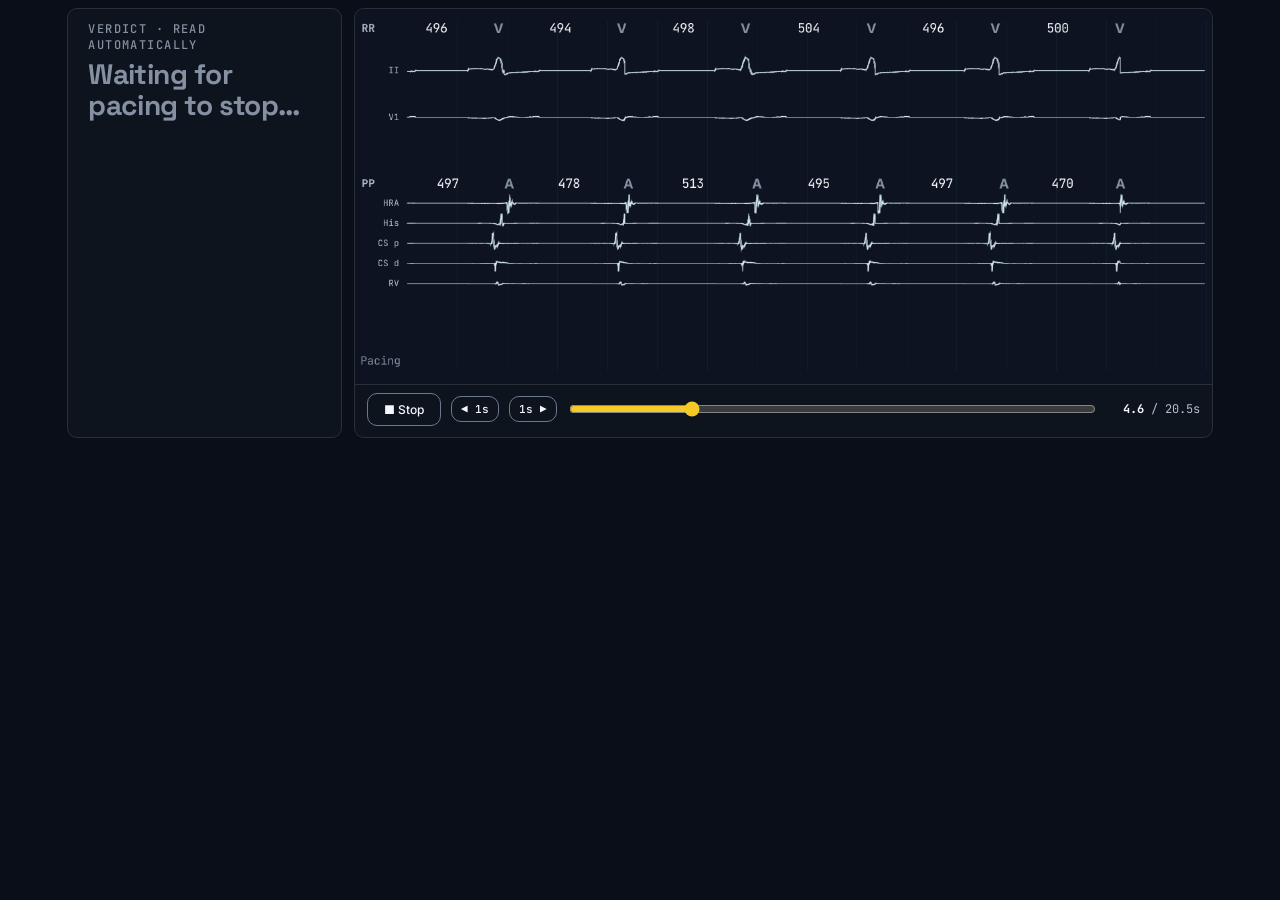
==== demo1/index.html @ b8cc4af1 "Promote /new to the site root; /new redirects to / Co-Authored-By: Claude Opus 5.5 <noreply@anthropi" ====
<!DOCTYPE html>
<html lang="en">
<head>
<meta charset="UTF-8">
<meta name="viewport" content="width=device-width, initial-scale=1.0">
<title>Demo 1: after VOP</title>
<style>
  :root{
    --bg:#080b0f; --panel:#0e141b; --panel-2:#121a23; --line:#1e2b36;
    --ink:#e7f0f4; --ink-2:#8fa6b3; --ink-3:#5b7180;
    --trace:#cfe3ea; --grid:#12202a; --hi:#ffcc33;
    --c0:#ff5a64; --c1:#ffa53a; --c2:#3ed68a; --c3:#6b8cff;
    --mono:"SF Mono",ui-monospace,Menlo,Consolas,monospace;
    --sans:"Hiragino Sans","Yu Gothic","Noto Sans JP",system-ui,sans-serif;
  }
  *{box-sizing:border-box}
  body{margin:0;background:var(--bg);color:var(--ink);font-family:var(--sans);font-size:14px}
  .app{max-width:1320px;margin:0 auto;padding:14px 16px 24px}
  .top{display:flex;flex-wrap:wrap;align-items:center;gap:10px 18px;border:1px solid var(--line);
    background:linear-gradient(180deg,var(--panel-2),var(--panel));padding:10px 14px;border-radius:8px}
  .rec{width:10px;height:10px;border-radius:50%;background:#ff4d5e;box-shadow:0 0 10px #ff4d5e;animation:b 1.4s infinite}
  @keyframes b{50%{opacity:.25}}
  .t1{font-weight:700}
  .flag{font:700 10px var(--mono);color:#0a0e12;background:#38e0c8;padding:2px 7px;border-radius:3px}
  .ctx{flex:1;min-width:240px;color:var(--ink-2)}
  .ctx b{color:var(--ink)}
  .tabs{display:flex;gap:6px}
  .tab{font:12px var(--sans);color:var(--ink);background:var(--panel-2);border:1px solid var(--line);
    padding:6px 12px;border-radius:6px;cursor:pointer}
  .tab[aria-pressed=true]{border-color:#38e0c8;color:#38e0c8}
  .scope{margin-top:12px;border:1px solid var(--line);border-radius:8px;background:#05080b;overflow:hidden}
  canvas{display:block;width:100%;height:auto}
  .bottom{display:flex;flex-wrap:wrap;gap:10px 22px;align-items:center;margin-top:10px;
    border:1px solid var(--line);background:var(--panel);border-radius:8px;padding:10px 14px}
  .legend{color:var(--ink-2)}
  .legend b{color:var(--ink)}
  .rel{margin-left:auto;font:700 17px var(--mono)}
  .rel .k{display:inline-block;border:2px solid var(--hi);background:rgba(255,204,51,.12);border-radius:6px;padding:0 6px;color:var(--hi)}
  .note{color:var(--ink-3);font-size:12px;margin-top:8px;line-height:1.6}
  .ctrl{display:flex;flex-wrap:wrap;align-items:center;gap:10px;padding:8px 12px 11px;border-top:1px solid var(--line);background:var(--panel)}
  .btn{font:12px var(--sans);color:var(--ink);background:var(--panel-2);border:1px solid var(--line);padding:6px 12px;border-radius:6px;cursor:pointer}
  .btn:hover{border-color:#38e0c8;color:#38e0c8}
  .btn:focus-visible{outline:2px solid #38e0c8;outline-offset:2px}
  .btn.sk{font-family:var(--mono);font-size:11px;padding:5px 9px}
  .ctrl input[type=range]{flex:1;min-width:140px;accent-color:#38e0c8;cursor:pointer}
  .ctrl .pos{font:12px var(--mono);color:var(--ink-2);font-variant-numeric:tabular-nums;min-width:92px;text-align:right}
  .ctrl .pos b{color:var(--ink)}
  .purpose{margin:0 0 12px;border:1px solid var(--line);background:var(--panel);border-radius:8px;padding:10px 14px;color:var(--ink-2);font-size:13px;line-height:1.7}
  .purpose h2{font-size:14px;color:var(--ink);margin:0 0 4px}
  .purpose summary{cursor:pointer}
  .gloss{margin:0 0 12px;border:1px solid var(--line);background:var(--panel);border-radius:8px;padding:10px 14px;color:var(--ink-2);font-size:13px;line-height:1.8}
  .gloss summary{cursor:pointer;color:var(--ink)}
  .gloss ol{margin:6px 0 4px;padding-left:1.4em}
  .gloss b{color:var(--ink)}
  .legend2{display:flex;align-items:center;gap:8px;font-size:12px;color:var(--ink-2)}
  .legend2 i{display:inline-block;width:10px;height:10px;border-radius:50%}
  .purpose b{color:var(--ink)}
  .purpose ol{margin:4px 0 0;padding-left:1.4em}
  #m4{position:relative} #m4.wait li{visibility:hidden}
  #m4.wait::before{content:"ペーシングをやめたところが来ると出ます";position:absolute;top:0;left:0;color:var(--ink-3);font-size:13px}
  .steps .step:not(:last-child),.top,.tabs,.note{display:none}
  #m4{position:relative} #m4.wait li{visibility:hidden}
  #m4.wait::before{content:"Fills in when pacing stops";position:absolute;top:0;left:0;color:var(--ink-3)}
  .steps{display:grid;grid-template-columns:1fr 1.2fr 1.3fr;gap:10px;margin-top:10px}
  @media(max-width:900px){.steps{grid-template-columns:1fr}}
  .step{border:1px solid var(--line);background:var(--panel);border-radius:8px;padding:10px 14px;min-height:150px}
  .step h3{margin:0 0 8px;font-size:13px;color:var(--ink-2);font-weight:700}
  .step h3 .n{display:inline-block;font:700 11px var(--mono);color:#0a0e12;background:#38e0c8;border-radius:4px;padding:1px 6px;margin-right:6px}
  .nums{font:15px var(--mono);line-height:1.9;color:var(--ink)}
  .nums .lab{color:var(--ink-2);font:12px var(--sans);margin-right:6px}
  .k{display:inline-block;border:2px solid var(--hi);background:rgba(255,204,51,.12);border-radius:6px;padding:0 5px;color:var(--hi);font-weight:700}
  .says{margin:0;padding-left:1.1em;font-size:15px;line-height:1.8}
  .says li{margin:2px 0}
  .says .dim{color:var(--ink-3);font-size:13px}
  #gc{width:100%;height:auto;display:block}
  /* KUχAI look for the short English demo pages (--simple), after kukhai.ai (tokens.css / site.css):
     navy paper with two fixed blooms, ivory ink, one cyan accent, Space Grotesk / Inter / JetBrains Mono.
     Appended after each page's own styles, so it only overrides. */
  :root{
    --bg:#090E18; --panel:rgba(16,22,31,.78); --panel-2:#151B26; --line:#2A303A;
    --ink:#F5F7FB; --ink-2:#b4bccb; --ink-3:#8590a3; --avg:#DDE3EC;
    --mono:"JetBrains Mono",ui-monospace,monospace; --sans:"Inter",ui-sans-serif,system-ui,sans-serif;
  }
  body{background-color:#090E18;color:var(--ink);font-family:var(--sans);font-weight:350;
    background-image:radial-gradient(60rem 40rem at 82% -10%,rgba(246,201,39,.20),transparent 70%),
      radial-gradient(48rem 36rem at -10% 62%,rgba(246,201,39,.13),transparent 72%);
    background-attachment:fixed;-webkit-font-smoothing:antialiased}
  .app{max-width:78rem;padding-inline:clamp(16px,4vw,72px)}
  .hero{padding:clamp(40px,7vw,88px) 0 clamp(28px,4vw,48px)}
  .hero h1{font-family:"Space Grotesk",ui-sans-serif,system-ui,sans-serif;font-weight:700;letter-spacing:-.03em;
    line-height:1.08;font-size:clamp(2.5rem,4.4vw + 1rem,4.4rem);margin:0 0 24px;max-width:20ch;color:var(--ink)}
  .hero h1 .accent{color:#F6C927}
  .hero .sub{font-size:1.25rem;line-height:1.55;color:var(--ink-2);max-width:62ch;margin:0}
  .hero .meta{font:500 12px var(--mono);letter-spacing:.12em;text-transform:uppercase;color:var(--ink-3);margin:24px 0 0;line-height:1.8}
  .scope,.step,.box{background:var(--panel);border:1px solid var(--line);border-radius:10px}
  .ctrl{background:transparent;border-top-color:var(--line)}
  .btn,.bar button,.bar select{font-family:var(--sans);font-weight:500;background:transparent;color:var(--ink);
    border:1px solid #6b7890;border-radius:10px;padding:8px 16px}
  .btn:hover,.bar button:hover{border-color:#F6C927;color:#F6C927}
  .ctrl input[type=range],.bar input[type=range]{accent-color:#F6C927}
  .step h3 .n{background:#F6C927;color:#090E18}
  /* #193: the result, big above the charts (demo 1 verdict, demo 2 PPI-TCL) */
  .verdict{margin:0 0 16px;padding:18px 24px;background:var(--panel);border:1px solid #F6C927;border-radius:10px}
  .verdict.wait{border-color:var(--line)}
  .verdict .lab{font:500 12px var(--mono);letter-spacing:.12em;text-transform:uppercase;color:var(--ink-3)}
  .verdict .big{font-family:"Space Grotesk",ui-sans-serif,system-ui,sans-serif;font-weight:700;letter-spacing:-.02em;
    line-height:1.1;font-size:clamp(2rem,2.6vw + 1rem,3.2rem);color:#F6C927;margin-top:6px}
  .verdict .big small{font-size:.5em;font-weight:500;color:var(--ink)}
  .verdict.wait .big,.verdict .wait .big{color:var(--ink-3)}
  /* demo 1: answer and "waiting" share one cell, the rest keeps its room while hidden: the height never changes */
  .verdict .big:has(.ans){display:grid}
  .verdict .big .ans,.verdict .big .pending,.verdict .big .think{grid-area:1/1}
  .verdict .pending{visibility:hidden}
  .verdict.wait .pending,.verdict .wait .pending{visibility:visible}
  .verdict.wait .ans,.verdict .wait .ans,.verdict.wait .why,.verdict.wait .nums,.verdict .wait .v{visibility:hidden}
  /* demo 1: a short "reading" state between pacing stopping and the answer (same cell, so no layout change) */
  .verdict .think{visibility:hidden}
  .verdict.think .pending{visibility:hidden}
  .verdict.think .think{visibility:visible;color:var(--ink-2)}
  .verdict.think{border-color:#F6C927}
  .verdict .think i{font-style:normal;animation:vdot 1.2s infinite}
  .verdict .think i:nth-child(2){animation-delay:.2s} .verdict .think i:nth-child(3){animation-delay:.4s}
  @keyframes vdot{0%,100%{opacity:.15}50%{opacity:1}}
  /* demo 2: the same reading state per pacing train */
  .verdict .reading .pending{visibility:hidden}
  .verdict .reading .think{visibility:visible;color:var(--ink-2)}
  .verdict .why{font-size:1.05rem;line-height:1.6;color:var(--ink);margin-top:10px;max-width:80ch}
  .verdict .nums{font:500 17px var(--mono);color:var(--ink-2);margin-top:8px}
  .verdict .row{display:flex;flex-wrap:wrap;gap:16px 56px}
  /* demo 2: jump to an event */
  .jumps{display:flex;flex-wrap:wrap;align-items:center;gap:8px;margin:12px 0 4px;font:500 12px var(--mono);letter-spacing:.12em;text-transform:uppercase;color:var(--ink-3)}
  .jumps button{font:500 14px var(--sans);letter-spacing:0;text-transform:none;background:transparent;color:var(--ink);
    border:1px solid #6b7890;border-radius:10px;padding:6px 14px;cursor:pointer}
  .jumps button:hover{border-color:#F6C927;color:#F6C927}
</style>
<link href="https://fonts.googleapis.com/css2?family=Space+Grotesk:wght@500;700&family=Inter:wght@350;400;500;600&family=JetBrains+Mono:wght@400;500&display=swap" rel="stylesheet">
</head>
<body>
<div class="app">
  <div class="top">
    <span class="rec"></span><span class="t1">エントレインメント計測</span><span class="flag">実際の手術の波形</span>
    <span class="ctx" id="ctx"></span>
    <span class="legend2">印: A 心房・V 心室・S ペーシング　<b style="color:var(--ink)">同じ色 ＝ 同じ拍</b>（同じ色の V と A は 1 つの拍）<i style="background:var(--c0)"></i><i style="background:var(--c1)"></i><i style="background:var(--c2)"></i><i style="background:var(--c3)"></i></span>
    <div class="tabs" id="tabs"></div>
  </div>
  <div class="verdict wait" id="verdict"><div class="lab">Verdict</div><div class="big">Waiting for pacing to stop…</div></div>
  <div class="scope"><canvas id="cv" width="1280" height="560"></canvas>
    <div class="ctrl">
      <button class="btn" id="play" aria-label="Play">▶ Play</button>
      <button class="btn sk" id="skBack" title="Back 1 s">◀ 1s</button>
      <button class="btn sk" id="skFwd" title="Forward 1 s">1s ▶</button>
      <input type="range" id="seek" min="0" max="10" step="0.01" value="0" aria-label="Playback position">
      <span class="pos"><b id="seekPos">0.0</b> / <span id="seekDur">0</span>s</span>
    </div>
  </div>
  <div class="steps">
    <div class="step"><h3><span class="n">1</span>測った数字（ms）</h3><div class="nums" id="m1">…</div></div>
    <div class="step"><h3><span class="n">2</span>心房の間隔が破線（ペーシング間隔）から外れるかを見るグラフ</h3><canvas id="gc" width="440" height="170"></canvas></div>
    <div class="step"><h3><span class="n">3</span>数字から言えること</h3><ul class="says" id="m3"><li class="dim">ペーシングをやめたところが来ると出ます</li></ul></div>
    <div class="step" style="grid-column:1/-1;min-height:0"><h3><span class="n">→</span>After pacing stops</h3><ul class="says" id="m4"><li class="dim">Fills in when pacing stops</li></ul></div>
  </div>
</div>
<script>
const FIG={};
FIG.R={"msPerCol":2.0,"rows":[{"n":"II","lo":[0.0,0.0,0.0,0.0,0.0,0.0,0.0,0.0,0.0,0.0,0.0,0.0,0.0,0.0,0.0,0.0,0.0,0.0,0.0,0.0,0.0,0.0,0.0,0.0,0.0,0.0,0.0,0.0,0.0,0.0,0.0,0.0,0.0,0.0,0.0,0.0,0.0,0.0,0.0,0.0,0.0,0.0,0.0,0.0,0.0,0.0,0.0,0.0,0.0,0.0,0.0,0.0,0.0,0.0,0.0,0.0,0.0,0.0,0.0,0.0,0.0,0.0,0.0,0.0,0.0,0.0,0.0,0.0,0.0,0.0,0.0,0.0,0.0,0.0,0.0,0.0,0.7,0.8,0.9,0.9,1.0,0.9,0.9,1.0,1.0,1.0,1.0,1.1,1.0,1.1,1.2,1.2,1.2,1.0,1.0,1.0,1.0,1.1,1.0,1.1,1.1,1.0,1.1,1.0,1.0,1.0,0.9,0.8,0.9,0.8,0.8,0.7,0.8,0.8,0.9,0.9,0.9,0.9,0.6,0.7,0.6,0.6,0.5,0.4,0.5,0.6,0.6,1.0,1.4,2.1,2.9,4.0,5.7,6.0,6.8,7.1,7.2,7.2,7.2,6.9,6.6,5.8,-2.0,-2.0,-1.9,-1.9,-1.6,-1.4,-1.4,-1.4,-1.4,-1.3,-1.4,-1.1,-1.1,-1.2,-1.1,-1.2,-1.0,-1.1,-1.1,-1.1,-1.1,-1.1,-1.1,-1.1,-1.0,-1.1,-0.9,-0.9,-0.9,-0.9,-1.0,-0.9,-1.0,-0.9,-0.8,-1.0,-0.9,-1.0,-0.9,-0.8,-0.9,-0.8,-0.9,-0.8,-0.7,-0.7,-0.6,-0.7,-0.6,-0.6,-0.6,-0.6,-0.6,-0.6,-0.6,-0.6,-0.6,-0.6,-0.6,-0.5,-0.5,-0.5,-0.6,-0.5,-0.5,-0.4,-0.4,0.0,0.0,0.0,0.0,0.0,0.0,0.0,0.0,0.0,0.0,0.0,0.0,0.0,0.0,0.0,0.0,0.0,0.0,0.0,0.0,0.0,0.0,0.0,0.0,0.0,0.0,0.0,0.0,0.0,0.0,0.0,0.0,0.0,0.0,0.0,0.0,0.0,0.0,0.0,0.0,0.0,0.0,0.0,0.0,0.0,0.0,0.0,0.0,0.0,0.0,0.0,0.0,0.0,0.0,0.0,0.0,0.0,0.0,0.0,0.0,0.0,0.0,0.0,0.0,0.0,0.0,0.0,0.0,0.0,0.0,0.0,0.0,0.0,0.0,0.0,0.0,0.0,0.0,0.0,0.0,0.0,0.0,0.0,0.0,0.0,0.0,0.0,0.0,0.0,0.0,0.0,0.0,0.0,0.0,0.0,0.0,0.0,0.0,0.0,0.0,0.0,0.0,0.0,0.0,0.0,0.0,0.0,0.0,0.0,0.0,0.0,0.0,0.0,0.0,0.0,0.0,0.0,0.7,0.8,0.9,0.9,1.0,0.9,0.9,1.0,1.0,1.0,1.0,1.1,1.0,1.1,1.2,1.2,1.2,1.0,1.0,1.0,1.0,1.1,1.0,1.1,1.1,1.0,1.1,1.0,1.0,1.0,0.9,0.8,0.9,0.8,0.8,0.7,0.8,0.8,0.9,0.9,0.9,0.9,0.6,0.7,0.6,0.6,0.5,0.4,0.5,0.6,0.6,1.0,1.4,2.1,2.9,4.0,5.7,6.0,6.8,7.1,7.2,7.2,7.2,6.9,6.6,5.8,4.6,2.2,1.0,-1.9,-2.3,-2.3,-2.0,-2.0,-1.9,-1.9,-1.6,-1.4,-1.4,-1.4,-1.4,-1.3,-1.4,-1.1,-1.1,-1.2,-1.1,-1.2,-1.0,-1.1,-1.1,-1.1,-1.1,-1.1,-1.1,-1.1,-1.0,-1.1,-0.9,-0.9,-0.9,-0.9,-1.0,-0.9,-1.0,-0.9,-0.8,-1.0,-0.9,-1.0,-0.9,-0.8,-0.9,-0.8,-0.9,-0.8,-0.7,-0.7,-0.6,-0.7,-0.6,-0.6,-0.6,-0.6,-0.6,-0.6,-0.6,-0.6,-0.6,-0.6,-0.6,-0.5,-0.5,-0.5,-0.6,-0.5,-0.5,-0.4,-0.4,0.0,0.0,0.0,0.0,0.0,0.0,0.0,0.0,0.0,0.0,0.0,0.0,0.0,0.0,0.0,0.0,0.0,0.0,0.0,0.0,0.0,0.0,0.0,0.0,0.0,0.0,0.0,0.0,0.0,0.0,0.0,0.0,0.0,0.0,0.0,0.0,0.0,0.0,0.0,0.0,0.0,0.0,0.0,0.0,0.0,0.0,0.0,0.0,0.0,0.0,0.0,0.0,0.0,0.0,0.0,0.0,0.0,0.0,0.0,0.0,0.0,0.0,0.0,0.0,0.0,0.0,0.0,0.0,0.0,0.0,0.0,0.0,0.0,0.0,0.0,0.0,0.0,0.0,0.0,0.0,0.0,0.0,0.0,0.0,0.0,0.0,0.0,0.0,0.0,0.0,0.0,0.0,0.0,0.0,0.0,0.0,0.0,0.0,0.0,0.0,0.0,0.0,0.0,0.0,0.0,0.0,0.0,0.0,0.0,0.7,0.8,0.9,0.9,1.0,0.9,0.9,1.0,1.0,1.0,1.0,1.1,1.0,1.1,1.2,1.2,1.2,1.0,1.0,1.0,1.0,1.1,1.0,1.1,1.1,1.0,1.1,1.0,1.0,1.0,0.9,0.8,0.9,0.8,0.8,0.7,0.8,0.8,0.9,0.9,0.9,0.9,0.6,0.7,0.6,0.6,0.5,0.4,0.5,0.6,0.6,1.0,1.4,2.1,2.9,4.0,5.7,6.0,6.8,7.1,7.2,7.2,7.2,6.9,6.6,5.8,4.6,2.2,1.0,-0.2,-1.1,-1.1,-1.9,-2.3,-2.3,-2.0,-2.0,-1.9,-1.9,-1.6,-1.4,-1.4,-1.4,-1.4,-1.3,-1.4,-1.1,-1.1,-1.2,-1.1,-1.2,-1.0,-1.1,-1.1,-1.1,-1.1,-1.1,-1.1,-1.1,-1.0,-1.1,-0.9,-0.9,-0.9,-0.9,-1.0,-0.9,-1.0,-0.9,-0.8,-1.0,-0.9,-1.0,-0.9,-0.8,-0.9,-0.8,-0.9,-0.8,-0.7,-0.7,-0.6,-0.7,-0.6,-0.6,-0.6,-0.6,-0.6,-0.6,-0.6,-0.6,-0.6,-0.6,-0.6,-0.5,-0.5,-0.5,-0.6,-0.5,-0.5,-0.4,-0.4,0.0,0.0,0.0,0.0,0.0,0.0,0.0,0.0,0.0,0.0,0.0,0.0,0.0,0.0,0.0,0.0,0.0,0.0,0.0,0.0,0.0,0.0,0.0,0.0,0.0,0.0,0.0,0.0,0.0,0.0,0.0,0.0,0.0,0.0,0.0,0.0,0.0,0.0,0.0,0.0,0.0,0.0,0.0,0.0,0.0,0.0,0.0,0.0,0.0,0.0,0.0,0.0,0.0,0.0,0.0,0.0,0.0,0.0,0.0,0.0,0.0,0.0,0.0,0.0,0.0,0.0,0.0,0.0,0.0,0.0,0.0,0.0,0.0,0.0,0.0,0.0,0.0,0.0,0.0,0.0,0.0,0.0,0.0,0.0,0.0,0.0,0.0,0.0,0.0,0.0,0.0,0.0,0.0,0.0,0.0,0.0,0.0,0.0,0.0,0.0,0.0,0.0,0.0,0.0,0.0,0.0,0.7,0.8,0.9,0.9,1.0,0.9,0.9,1.0,1.0,1.0,1.0,1.1,1.0,1.1,1.2,1.2,1.2,1.0,1.0,1.0,1.0,1.1,1.0,1.1,1.1,1.0,1.1,1.0,1.0,1.0,0.9,0.8,0.9,0.8,0.8,0.7,0.8,0.8,0.9,0.9,0.9,0.9,0.6,0.7,0.6,0.6,0.5,0.4,0.5,0.6,0.6,1.0,1.4,2.1,2.9,4.0,5.7,6.0,6.8,7.1,7.2,7.2,7.2,6.9,6.6,5.8,4.6,2.2,1.0,-0.2,-1.1,-1.1,-1.9,-2.3,-2.3,-2.0,-2.0,-1.9,-1.9,-1.6,-1.4,-1.4,-1.4,-1.4,-1.3,-1.4,-1.1,-1.1,-1.2,-1.1,-1.2,-1.0,-1.1,-1.1,-1.1,-1.1,-1.1,-1.1,-1.1,-1.0,-1.1,-0.9,-0.9,-0.9,-0.9,-1.0,-0.9,-1.0,-0.9,-0.8,-1.0,-0.9,-1.0,-0.9,-0.8,-0.9,-0.8,-0.9,-0.8,-0.7,-0.7,-0.6,-0.7,-0.6,-0.6,-0.6,-0.6,-0.6,-0.6,-0.6,-0.6,-0.6,-0.6,-0.6,-0.5,-0.5,-0.5,-0.6,-0.5,-0.5,-0.4,-0.4,0.0,0.0,0.0,0.0,0.0,0.0,0.0,0.0,0.0,0.0,0.0,0.0,0.0,0.0,0.0,0.0,0.0,0.0,0.0,0.0,0.0,0.0,0.0,0.0,0.0,0.0,0.0,0.0,0.0,0.0,0.0,0.0,0.0,0.0,0.0,0.0,0.0,0.0,0.0,0.0,0.0,0.0,0.0,0.0,0.0,0.0,0.0,0.0,0.0,0.0,0.0,0.0,0.0,0.0,0.0,0.0,0.0,0.0,0.0,0.0,0.0,0.0,0.0,0.0,0.0,0.0,0.0,0.0,0.0,0.0,0.0,0.0,0.0,0.0,0.0,0.0,0.0,0.0,0.0,0.0,0.0,0.0,0.0,0.0,0.0,0.0,0.0,0.0,0.0,0.0,0.0,0.0,0.0,0.0,0.0,0.0,0.0,0.0,0.0,0.0,0.0,0.0,0.0,0.0,0.0,0.7,0.8,0.9,0.9,1.0,0.9,0.9,1.0,1.0,1.0,1.0,1.1,1.0,1.1,1.2,1.2,1.2,1.0,1.0,1.0,1.0,1.1,1.0,1.1,1.1,1.0,1.1,1.0,1.0,1.0,0.9,0.8,0.9,0.8,0.8,0.7,0.8,0.8,0.9,0.9,0.9,0.9,0.6,0.7,0.6,0.6,0.5,0.4,0.5,0.6,0.6,1.0,1.4,2.1,2.9,4.0,5.7,6.0,6.8,7.1,7.2,7.2,7.2,6.9,6.6,5.8,4.6,-2.0,-2.0,-1.9,-1.9,-1.6,-1.4,-1.4,-1.4,-1.4,-1.3,-1.4,-1.1,-1.1,-1.2,-1.1,-1.2,-1.0,-1.1,-1.1,-1.1,-1.1,-1.1,-1.1,-1.1,-1.0,-1.1,-0.9,-0.9,-0.9,-0.9,-1.0,-0.9,-1.0,-0.9,-0.8,-1.0,-0.9,-1.0,-0.9,-0.8,-0.9,-0.8,-0.9,-0.8,-0.7,-0.7,-0.6,-0.7,-0.6,-0.6,-0.6,-0.6,-0.6,-0.6,-0.6,-0.6,-0.6,-0.6,-0.6,-0.5,-0.5,-0.5,-0.6,-0.5,-0.5,-0.4,-0.4,0.0,0.0,0.0,0.0,0.0,0.0,0.0,0.0,0.0,0.0,0.0,0.0,0.0,0.0,0.0,0.0,0.0,0.0,0.0,0.0,0.0,0.0,0.0,0.0,0.0,0.0,0.0,0.0,0.0,0.0,0.0,0.0,0.0,0.0,0.0,0.0,0.0,0.0,0.0,0.0,0.0,0.0,0.0,0.0,0.0,0.0,0.0,0.0,0.0,0.0,0.0,0.0,0.0,0.0,0.0,0.0,0.0,0.0,0.0,0.0,0.0,0.0,0.0,0.0,0.0,0.0,0.0,0.0,0.0,0.0,0.0,0.0,0.0,0.0,0.0,0.0,0.0,0.0,0.0,0.0,0.0,0.0,0.0,0.0,0.0,0.0,0.0,0.0,0.0,0.0,0.0,0.0,0.0,0.0,0.0,0.0,0.0,0.0,0.0,0.0,0.0,0.0,0.0,0.0,0.0,0.0,0.0,0.0,0.0,0.0,0.0,0.0,0.0,0.0,0.0,0.7,0.8,0.9,0.9,1.0,0.9,0.9,1.0,1.0,1.0,1.0,1.1,1.0,1.1,1.2,1.2,1.2,1.0,1.0,1.0,1.0,1.1,1.0,1.1,1.1,1.0,1.1,1.0,1.0,1.0,0.9,0.8,0.9,0.8,0.8,0.7,0.8,0.8,0.9,0.9,0.9,0.9,0.6,0.7,0.6,0.6,0.5,0.4,0.5,0.6,0.6,1.0,1.4,2.1,2.9,4.0,5.7,6.0,6.8,7.1,7.2,7.2,7.2,6.9,6.6,5.8,4.6,2.2,1.0,-0.2,-1.1,-1.1,-1.9,-2.3,-2.3,-2.0,-2.0,-1.9,-1.9,-1.6,-1.4,-1.4,-1.4,-1.4,-1.3,-1.4,-1.1,-1.1,-1.2,-1.1,-1.2,-1.0,-1.1,-1.1,-1.1,-1.1,-1.1,-1.1,-1.1,-1.0,-1.1,-0.9,-0.9,-0.9,-0.9,-1.0,-0.9,-1.0,-0.9,-0.8,-1.0,-0.9,-1.0,-0.9,-0.8,-0.9,-0.8,-0.9,-0.8,-0.7,-0.7,-0.6,-0.7,-0.6,-0.6,-0.6,-0.6,-0.6,-0.6,-0.6,-0.6,-0.6,-0.6,-0.6,-0.5,-0.5,-0.5,-0.6,-0.5,-0.5,-0.4,-0.4,0.0,0.0,0.0,0.0,0.0,0.0,0.0,0.0,0.0,0.0,0.0,0.0,0.0,0.0,0.0,0.0,0.0,0.0,0.0,0.0,0.0,0.0,0.0,0.0,0.0,0.0,0.0,0.0,0.0,0.0,0.0,0.0,0.0,0.0,0.0,0.0,0.0,0.0,0.0,0.0,0.0,0.0,0.0,0.0,0.0,0.0,0.0,0.0,0.0,0.0,0.0,0.0,0.0,0.0,0.0,0.0,0.0,0.0,0.0,0.0,0.0,0.0,0.0,0.0,0.0,0.0,0.0,0.0,0.0,0.0,0.0,0.0,0.0,0.0,0.0,0.0,0.0,0.0,0.0,0.0,0.0,0.0,0.0,0.0,0.0,0.0,0.0,0.0,0.0,0.0,0.0,0.0,0.0,0.0,0.0,0.0,0.0,0.0,0.0,0.0,0.0,0.0,0.0,0.0,0.0,0.0,0.0,0.0,0.0,0.0,0.7,0.8,0.9,0.9,1.0,0.9,0.9,1.0,1.0,1.0,1.0,1.1,1.0,1.1,1.2,1.2,1.2,1.0,1.0,1.0,1.0,1.1,1.0,1.1,1.1,1.0,1.1,1.0,1.0,1.0,0.9,0.8,0.9,0.8,0.8,0.7,0.8,0.8,0.9,0.9,0.9,0.9,0.6,0.7,0.6,0.6,0.5,0.4,0.5,0.6,0.6,1.0,1.4,2.1,2.9,4.0,5.7,6.0,6.8,7.1,7.2,7.2,7.2,6.9,6.6,5.8,4.6,2.2,-2.3,-2.3,-2.0,-2.0,-1.9,-1.9,-1.6,-1.4,-1.4,-1.4,-1.4,-1.3,-1.4,-1.1,-1.1,-1.2,-1.1,-1.2,-1.0,-1.1,-1.1,-1.1,-1.1,-1.1,-1.1,-1.1,-1.0,-1.1,-0.9,-0.9,-0.9,-0.9,-1.0,-0.9,-1.0,-0.9,-0.8,-1.0,-0.9,-1.0,-0.9,-0.8,-0.9,-0.8,-0.9,-0.8,-0.7,-0.7,-0.6,-0.7,-0.6,-0.6,-0.6,-0.6,-0.6,-0.6,-0.6,-0.6,-0.6,-0.6,-0.6,-0.5,-0.5,-0.5,-0.6,-0.5,-0.5,-0.4,-0.4,0.0,0.0,0.0,0.0,0.0,0.0,0.0,0.0,0.0,0.0,0.0,0.0,0.0,0.0,0.0,0.0,0.0,0.0,0.0,0.0,0.0,0.0,0.0,0.0,0.0,0.0,0.0,0.0,0.0,0.0,0.0,0.0,0.0,0.0,0.0,0.0,0.0,0.0,0.0,0.0,0.0,0.0,0.0,0.0,0.0,0.0,0.0,0.0,0.0,0.0,0.0,0.0,0.0,0.0,0.0,0.0,0.0,0.0,0.0,0.0,0.0,0.0,0.0,0.0,0.0,0.0,0.0,0.0,0.0,0.0,0.0,0.0,0.0,0.0,0.0,0.0,0.0,0.0,0.0,0.0,0.0,0.0,0.0,0.0,0.0,0.0,0.0,0.0,0.0,0.0,0.0,0.0,0.0,0.0,0.0,0.0,0.0,0.0,0.0,0.0,0.0,0.0,0.0,0.0,0.0,0.0,0.0,0.0,0.0,0.0,0.0,0.7,0.8,0.9,0.9,1.0,0.9,0.9,1.0,1.0,1.0,1.0,1.1,1.0,1.1,1.2,1.2,1.2,1.0,1.0,1.0,1.0,1.1,1.0,1.1,1.1,1.0,1.1,1.0,1.0,1.0,0.9,0.8,0.9,0.8,0.8,0.7,0.8,0.8,0.9,0.9,0.9,0.9,0.6,0.7,0.6,0.6,0.5,0.4,0.5,0.6,0.6,1.0,1.4,2.1,2.9,4.0,5.7,6.0,6.8,7.1,7.2,7.2,7.2,6.9,6.6,5.8,4.6,2.2,1.0,-2.3,-2.3,-2.0,-2.0,-1.9,-1.9,-1.6,-1.4,-1.4,-1.4,-1.4,-1.3,-1.4,-1.1,-1.1,-1.2,-1.1,-1.2,-1.0,-1.1,-1.1,-1.1,-1.1,-1.1,-1.1,-1.1,-1.0,-1.1,-0.9,-0.9,-0.9,-0.9,-1.0,-0.9,-1.0,-0.9,-0.8,-1.0,-0.9,-1.0,-0.9,-0.8,-0.9,-0.8,-0.9,-0.8,-0.7,-0.7,-0.6,-0.7,-0.6,-0.6,-0.6,-0.6,-0.6,-0.6,-0.6,-0.6,-0.6,-0.6,-0.6,-0.5,-0.5,-0.5,-0.6,-0.5,-0.5,-0.4,-0.4,0.0,0.0,0.0,0.0,0.0,0.0,0.0,0.0,0.0,0.0,0.0,0.0,0.0,0.0,0.0,0.0,0.0,0.0,0.0,0.0,0.0,0.0,0.0,0.0,0.0,0.0,0.0,0.0,0.0,0.0,0.0,0.0,0.0,0.0,0.0,0.0,0.0,0.0,0.0,0.0,0.0,0.0,0.0,0.0,0.0,0.0,0.0,0.0,0.0,0.0,0.0,0.0,0.0,0.0,0.0,0.0,0.0,0.0,0.0,0.0,0.0,0.0,0.0,0.0,0.0,0.0,0.0,0.0,0.0,0.0,0.0,0.0,0.0,0.0,0.0,0.0,0.0,0.0,0.0,0.0,0.0,0.0,0.0,0.0,0.0,0.0,0.0,0.0,0.0,0.0,0.0,0.0,0.0,0.0,0.0,0.0,0.0,0.0,0.0,0.0,0.0,0.0,0.0,0.0,0.0,0.0,0.0,0.0,0.0,0.0,0.0,0.0,0.7,0.8,0.9,0.9,1.0,0.9,0.9,1.0,1.0,1.0,1.0,1.1,1.0,1.1,1.2,1.2,1.2,1.0,1.0,1.0,1.0,1.1,1.0,1.1,1.1,1.0,1.1,1.0,1.0,1.0,0.9,0.8,0.9,0.8,0.8,0.7,0.8,0.8,0.9,0.9,0.9,0.9,0.6,0.7,0.6,0.6,0.5,0.4,0.5,0.6,0.6,1.0,1.4,2.1,2.9,4.0,5.7,6.0,6.8,7.1,7.2,-1.4,-1.4,-1.4,-1.3,-1.4,-1.1,-1.1,-1.2,-1.1,-1.2,-1.0,-1.1,-1.1,-1.1,-1.1,-1.1,-1.1,-1.1,-1.0,-1.1,-0.9,-0.9,-0.9,-0.9,-1.0,-0.9,-1.0,-0.9,-0.8,-1.0,-0.9,-1.0,-0.9,-0.8,-0.9,-0.8,-0.9,-0.8,-0.7,-0.7,-0.6,-0.7,-0.6,-0.6,-0.6,-0.6,-0.6,-0.6,-0.6,-0.6,-0.6,-0.6,-0.6,-0.5,-0.5,-0.5,-0.6,-0.5,-0.5,-0.4,-0.4,0.0,0.0,0.0,0.0,0.0,0.0,0.0,0.0,0.0,0.0,0.0,0.0,0.0,0.0,0.0,0.0,0.0,0.0,0.0,0.0,0.0,0.0,0.0,0.0,0.0,0.0,0.0,0.0,0.0,0.0,0.0,0.0,0.0,0.0,0.0,0.0,0.0,0.0,0.0,0.0,0.0,0.0,0.0,0.0,0.0,0.0,0.0,0.0,0.0,0.0,0.0,0.0,0.0,0.0,0.0,0.0,0.0,0.0,0.0,0.0,0.0,0.0,0.0,0.0,0.0,0.0,0.0,0.0,0.0,0.0,0.0,0.0,0.0,0.0,0.0,0.0,0.0,0.0,0.0,0.0,0.0,0.0,0.0,0.0,0.0,0.0,0.0,0.0,0.0,0.0,0.0,0.0,0.0,0.0,0.0,0.0,0.0,0.0,0.0,0.0,0.0,0.0,0.0,0.0,0.0,0.0,0.0,0.0,0.0,0.0,0.0,0.0,0.0,0.0,0.0,0.0,0.0,0.0,0.0,0.0,0.0,0.0,0.0,0.0,0.0,0.0,0.0,0.0,0.0,0.0,0.7,0.8,0.9,0.9,1.0,0.9,0.9,1.0,1.0,1.0,1.0,1.1,1.0,1.1,1.2,1.2,1.2,1.0,1.0,1.0,1.0,1.1,1.0,1.1,1.1,1.0,1.1,1.0,1.0,1.0,0.9,0.8,0.9,0.8,0.8,0.7,0.8,0.8,0.9,0.9,0.9,0.9,0.6,0.7,0.6,0.6,0.5,0.4,0.5,0.6,0.6,1.0,1.4,2.1,2.9,4.0,5.7,6.0,6.8,7.1,7.2,7.2,7.2,6.9,6.6,5.8,4.6,2.2,-2.3,-2.0,-2.0,-1.9,-1.9,-1.6,-1.4,-1.4,-1.4,-1.4,-1.3,-1.4,-1.1,-1.1,-1.2,-1.1,-1.2,-1.0,-1.1,-1.1,-1.1,-1.1,-1.1,-1.1,-1.1,-1.0,-1.1,-0.9,-0.9,-0.9,-0.9,-1.0,-0.9,-1.0,-0.9,-0.8,-1.0,-0.9,-1.0,-0.9,-0.8,-0.9,-0.8,-0.9,-0.8,-0.7,-0.7,-0.6,-0.7,-0.6,-0.6,-0.6,-0.6,-0.6,-0.6,-0.6,-0.6,-0.6,-0.6,-0.6,-0.5,-0.5,-0.5,-0.6,-0.5,-0.5,-0.4,-0.4,0.0,0.0,0.0,0.0,0.0,0.0,0.0,0.0,0.0,0.0,0.0,0.0,0.0,0.0,0.0,0.0,0.0,0.0,0.0,0.0,0.0,0.0,0.0,0.0,0.0,0.0,0.0,0.0,0.0,0.0,0.0,0.0,0.0,0.0,0.0,0.0,0.0,0.0,1.5,1.4,1.3,1.2,1.2,1.1,1.1,1.1,1.0,1.0,0.9,0.9,0.9,0.9,0.8,0.8,0.7,0.7,0.7,0.7,0.7,0.6,0.6,0.6,0.6,0.5,0.6,0.5,0.3,0.5,0.4,0.5,0.5,0.3,0.3,0.3,0.5,0.5,0.4,0.5,0.4,0.5,0.4,0.4,0.6,0.5,0.6,0.6,0.6,0.7,0.7,0.6,0.6,0.7,0.6,0.6,0.8,0.9,-2.4,-8.0,-6.0,-3.3,-1.1,-2.2,-0.8,0.8,1.4,1.9,1.7,1.3,1.3,1.4,1.2,1.2,1.3,1.4,1.3,1.4,1.4,1.4,1.5,1.5,1.7,1.7,2.0,2.2,2.2,2.2,2.5,2.7,2.9,3.2,3.6,3.4,4.0,3.9,4.0,3.8,3.4,3.1,2.4,0.3,-1.1,-4.1,-4.9,-6.1,-6.5,0.6,0.6,0.6,0.6,0.5,0.5,0.5,0.4,0.5,0.5,0.3,0.3,0.3,0.2,0.2,0.2,0.2,0.2,0.6,0.6,0.6,0.7,0.9,1.2,1.4,1.2,1.2,1.0,1.6,2.1,2.6,3.5,2.9,2.0,0.9,-0.2,-1.1,-1.9,-2.3,-2.3,-2.0,-2.0,-1.9,-1.9,-1.6,-1.4,-1.4,-1.4,-1.4,-1.3,-1.4,-1.1,-1.1,-1.2,-1.1,-1.2,-1.0,-1.1,-1.1,-1.1,-1.1,-1.1,-1.1,-1.1,-1.0,-1.1,-0.9,-0.9,-0.9,-0.9,-1.0,-0.9,-1.0,-0.9,-0.8,-1.0,-0.9,-1.0,-0.9,-0.8,-0.9,-0.8,-0.9,-0.8,-0.7,-0.7,-0.6,-0.7,-0.6,-0.6,-0.6,-0.6,-0.6,-0.6,-0.6,-0.6,-0.6,-0.6,-0.6,-0.5,-0.5,-0.5,-0.6,-0.5,-0.5,-0.4,-0.4,0.0,0.0,0.0,0.0,0.0,0.0,0.0,0.0,0.0,0.0,0.0,0.0,0.0,0.0,0.0,0.0,0.0,0.0,0.0,0.0,0.0,0.0,0.0,0.0,0.0,0.0,0.0,0.0,0.0,1.5,1.4,1.3,1.2,1.2,1.1,1.1,1.1,1.0,1.0,0.9,0.9,0.9,0.9,0.8,0.8,0.7,0.7,0.7,0.7,0.7,0.6,0.6,0.6,0.6,0.5,0.6,0.5,0.3,0.5,0.4,0.5,0.5,0.3,0.3,0.3,0.5,0.5,0.4,0.5,0.4,0.5,0.4,0.4,0.6,0.5,0.6,0.6,0.6,0.7,0.7,0.6,0.6,0.7,0.6,0.6,0.8,0.9,-2.4,-8.0,-6.0,-3.3,-1.1,-2.2,-0.8,0.8,1.4,1.9,1.7,1.3,1.3,1.4,1.2,1.2,1.3,1.4,1.3,1.4,1.4,1.4,1.5,1.5,1.7,1.7,2.0,2.2,2.2,2.2,2.5,2.7,2.9,3.2,3.6,3.4,4.0,3.9,4.0,3.8,3.4,3.1,2.4,0.3,-1.1,-4.1,-4.9,-6.1,-6.5,-6.4,0.6,0.6,0.6,0.6,0.6,0.5,0.5,0.5,0.4,0.5,0.5,0.3,0.3,0.3,0.2,0.2,0.2,0.2,0.2,0.6,0.6,0.6,0.7,0.9,1.2,1.4,1.2,1.2,1.0,1.6,2.1,2.6,3.5,2.9,2.0,0.9,-0.2,-1.1,-1.9,-2.3,-2.3,-2.0,-2.0,-1.9,-1.9,-1.6,-1.4,-1.4,-1.4,-1.4,-1.3,-1.4,-1.1,-1.1,-1.2,-1.1,-1.2,-1.0,-1.1,-1.1,-1.1,-1.1,-1.1,-1.1,-1.1,-1.0,-1.1,-0.9,-0.9,-0.9,-0.9,-1.0,-0.9,-1.0,-0.9,-0.8,-1.0,-0.9,-1.0,-0.9,-0.8,-0.9,-0.8,-0.9,-0.8,-0.7,-0.7,-0.6,-0.7,-0.6,-0.6,-0.6,-0.6,-0.6,-0.6,-0.6,-0.6,-0.6,-0.6,-0.6,-0.5,-0.5,-0.5,-0.6,-0.5,-0.5,-0.4,-0.4,0.0,0.0,0.0,0.0,0.0,0.0,0.0,0.0,0.0,0.0,0.0,0.0,0.0,0.0,0.0,0.0,0.0,0.0,0.0,0.0,0.0,0.0,0.0,0.0,0.0,0.0,0.0,1.5,1.4,1.3,1.2,1.2,1.1,1.1,1.1,1.0,1.0,0.9,0.9,0.9,0.9,0.8,0.8,0.7,0.7,0.7,0.7,0.7,0.6,0.6,0.6,0.6,0.5,0.6,0.5,0.3,0.5,0.4,0.5,0.5,0.3,0.3,0.3,0.5,0.5,0.4,0.5,0.4,0.5,0.4,0.4,0.6,0.5,0.6,0.6,0.6,0.7,0.7,0.6,0.6,0.7,0.6,0.6,0.8,0.9,-2.4,-8.0,-6.0,-3.3,-1.1,-2.2,-0.8,0.8,1.4,1.9,1.7,1.3,1.3,1.4,1.2,1.2,1.3,1.4,1.3,1.4,1.4,1.4,1.5,1.5,1.7,1.7,2.0,2.2,2.2,2.2,2.5,2.7,2.9,3.2,3.6,3.4,4.0,3.9,4.0,3.8,3.4,3.1,2.4,0.3,-1.1,-4.1,-4.9,-6.1,-6.5,-6.4,-6.6,-6.6,-6.6,0.6,0.6,0.6,0.6,0.6,0.6,0.6,0.6,0.5,0.5,0.5,0.4,0.5,0.5,0.3,0.3,0.3,0.2,0.2,0.2,0.2,0.2,0.6,0.6,0.6,0.7,0.9,1.2,1.4,1.2,1.2,1.0,1.6,2.1,2.6,3.5,2.9,2.0,0.9,-0.2,-1.1,-1.9,-2.3,-2.3,-2.0,-2.0,-1.9,-1.9,-1.6,-1.4,-1.4,-1.4,-1.4,-1.3,-1.4,-1.1,-1.1,-1.2,-1.1,-1.2,-1.0,-1.1,-1.1,-1.1,-1.1,-1.1,-1.1,-1.1,-1.0,-1.1,-0.9,-0.9,-0.9,-0.9,-1.0,-0.9,-1.0,-0.9,-0.8,-1.0,-0.9,-1.0,-0.9,-0.8,-0.9,-0.8,-0.9,-0.8,-0.7,-0.7,-0.6,-0.7,-0.6,-0.6,-0.6,-0.6,-0.6,-0.6,-0.6,-0.6,-0.6,-0.6,-0.6,-0.5,-0.5,-0.5,-0.6,-0.5,-0.5,-0.4,-0.4,0.0,0.0,0.0,0.0,0.0,0.0,0.0,0.0,0.0,0.0,0.0,0.0,0.0,0.0,0.0,0.0,0.0,0.0,0.0,0.0,1.5,1.4,1.3,1.2,1.2,1.1,1.1,1.1,1.0,1.0,0.9,0.9,0.9,0.9,0.8,0.8,0.7,0.7,0.7,0.7,0.7,0.6,0.6,0.6,0.6,0.5,0.6,0.5,0.3,0.5,0.4,0.5,0.5,0.3,0.3,0.3,0.5,0.5,0.4,0.5,0.4,0.5,0.4,0.4,0.6,0.5,0.6,0.6,0.6,0.7,0.7,0.6,0.6,0.7,0.6,0.6,0.8,0.9,-2.4,-8.0,-6.0,-3.3,-1.1,-2.2,-0.8,0.8,1.4,1.9,1.7,1.3,1.3,1.4,1.2,1.2,1.3,1.4,1.3,1.4,1.4,1.4,1.5,1.5,1.7,1.7,2.0,2.2,2.2,2.2,2.5,2.7,2.9,3.2,3.6,3.4,4.0,3.9,4.0,3.8,3.4,3.1,2.4,0.3,-1.1,-4.1,-4.9,-6.1,-6.5,-6.4,-6.6,-6.6,-6.6,-6.7,-6.7,0.7,0.7,0.6,0.6,0.6,0.6,0.6,0.6,0.6,0.6,0.6,0.5,0.5,0.5,0.4,0.5,0.5,0.3,0.3,0.3,0.2,0.2,0.2,0.2,0.2,0.6,0.6,0.6,0.7,0.9,1.2,1.4,1.2,1.2,1.0,1.6,2.1,2.6,3.5,2.9,2.0,0.9,-0.2,-1.1,-1.9,-2.3,-2.3,-2.0,-2.0,-1.9,-1.9,-1.6,-1.4,-1.4,-1.4,-1.4,-1.3,-1.4,-1.1,-1.1,-1.2,-1.1,-1.2,-1.0,-1.1,-1.1,-1.1,-1.1,-1.1,-1.1,-1.1,-1.0,-1.1,-0.9,-0.9,-0.9,-0.9,-1.0,-0.9,-1.0,-0.9,-0.8,-1.0,-0.9,-1.0,-0.9,-0.8,-0.9,-0.8,-0.9,-0.8,-0.7,-0.7,-0.6,-0.7,-0.6,-0.6,-0.6,-0.6,-0.6,-0.6,-0.6,-0.6,-0.6,-0.6,-0.6,-0.5,-0.5,-0.5,-0.6,-0.5,-0.5,-0.4,-0.4,0.0,0.0,0.0,0.0,0.0,0.0,0.0,0.0,0.0,0.0,0.0,0.0,0.0,0.0,0.0,1.5,1.4,1.3,1.2,1.2,1.1,1.1,1.1,1.0,1.0,0.9,0.9,0.9,0.9,0.8,0.8,0.7,0.7,0.7,0.7,0.7,0.6,0.6,0.6,0.6,0.5,0.6,0.5,0.3,0.5,0.4,0.5,0.5,0.3,0.3,0.3,0.5,0.5,0.4,0.5,0.4,0.5,0.4,0.4,0.6,0.5,0.6,0.6,0.6,0.7,0.7,0.6,0.6,0.7,0.6,0.6,0.8,0.9,-2.4,-8.0,-6.0,-3.3,-1.1,-2.2,-0.8,0.8,1.4,1.9,1.7,1.3,1.3,1.4,1.2,1.2,1.3,1.4,1.3,1.4,1.4,1.4,1.5,1.5,1.7,1.7,2.0,2.2,2.2,2.2,2.5,2.7,2.9,3.2,3.6,3.4,4.0,3.9,4.0,3.8,3.4,3.1,2.4,0.3,-1.1,-4.1,-4.9,-6.1,-6.5,-6.4,-6.6,-6.6,-6.6,-6.7,-6.7,-6.9,0.7,0.7,0.6,0.6,0.6,0.6,0.6,0.6,0.6,0.6,0.6,0.5,0.5,0.5,0.4,0.5,0.5,0.3,0.3,0.3,0.2,0.2,0.2,0.2,0.2,0.6,0.6,0.6,0.7,0.9,1.2,1.4,1.2,1.2,1.0,1.6,2.1,2.6,3.5,2.9,2.0,0.9,-0.2,-1.1,-1.9,-2.3,-2.3,-2.0,-2.0,-1.9,-1.9,-1.6,-1.4,-1.4,-1.4,-1.4,-1.3,-1.4,-1.1,-1.1,-1.2,-1.1,-1.2,-1.0,-1.1,-1.1,-1.1,-1.1,-1.1,-1.1,-1.1,-1.0,-1.1,-0.9,-0.9,-0.9,-0.9,-1.0,-0.9,-1.0,-0.9,-0.8,-1.0,-0.9,-1.0,-0.9,-0.8,-0.9,-0.8,-0.9,-0.8,-0.7,-0.7,-0.6,-0.7,-0.6,-0.6,-0.6,-0.6,-0.6,-0.6,-0.6,-0.6,-0.6,-0.6,-0.6,-0.5,-0.5,-0.5,-0.6,-0.5,-0.5,-0.4,-0.4,0.0,0.0,0.0,0.0,0.0,0.0,0.0,0.0,0.0,0.0,0.0,0.0,0.0,0.0,0.0,1.5,1.4,1.3,1.2,1.2,1.1,1.1,1.1,1.0,1.0,0.9,0.9,0.9,0.9,0.8,0.8,0.7,0.7,0.7,0.7,0.7,0.6,0.6,0.6,0.6,0.5,0.6,0.5,0.3,0.5,0.4,0.5,0.5,0.3,0.3,0.3,0.5,0.5,0.4,0.5,0.4,0.5,0.4,0.4,0.6,0.5,0.6,0.6,0.6,0.7,0.7,0.6,0.6,0.7,0.6,0.6,0.8,0.9,-2.4,-8.0,-6.0,-3.3,-1.1,-2.2,-0.8,0.8,1.4,1.9,1.7,1.3,1.3,1.4,1.2,1.2,1.3,1.4,1.3,1.4,1.4,1.4,1.5,1.5,1.7,1.7,2.0,2.2,2.2,2.2,2.5,2.7,2.9,3.2,3.6,3.4,4.0,3.9,4.0,3.8,3.4,3.1,2.4,0.3,-1.1,-4.1,-4.9,-6.1,-6.5,-6.4,-6.6,-6.6,-6.6,-6.7,-6.7,-6.9,0.6,0.7,0.7,0.6,0.6,0.6,0.6,0.6,0.6,0.6,0.6,0.6,0.5,0.5,0.5,0.4,0.5,0.5,0.3,0.3,0.3,0.2,0.2,0.2,0.2,0.2,0.6,0.6,0.6,0.7,0.9,1.2,1.4,1.2,1.2,1.0,1.6,2.1,2.6,3.5,2.9,2.0,0.9,-0.2,-1.1,-1.9,-2.3,-2.3,-2.0,-2.0,-1.9,-1.9,-1.6,-1.4,-1.4,-1.4,-1.4,-1.3,-1.4,-1.1,-1.1,-1.2,-1.1,-1.2,-1.0,-1.1,-1.1,-1.1,-1.1,-1.1,-1.1,-1.1,-1.0,-1.1,-0.9,-0.9,-0.9,-0.9,-1.0,-0.9,-1.0,-0.9,-0.8,-1.0,-0.9,-1.0,-0.9,-0.8,-0.9,-0.8,-0.9,-0.8,-0.7,-0.7,-0.6,-0.7,-0.6,-0.6,-0.6,-0.6,-0.6,-0.6,-0.6,-0.6,-0.6,-0.6,-0.6,-0.5,-0.5,-0.5,-0.6,-0.5,-0.5,-0.4,-0.4,0.0,0.0,0.0,0.0,0.0,0.0,0.0,0.0,0.0,0.0,0.0,0.0,1.5,1.4,1.3,1.2,1.2,1.1,1.1,1.1,1.0,1.0,0.9,0.9,0.9,0.9,0.8,0.8,0.7,0.7,0.7,0.7,0.7,0.6,0.6,0.6,0.6,0.5,0.6,0.5,0.3,0.5,0.4,0.5,0.5,0.3,0.3,0.3,0.5,0.5,0.4,0.5,0.4,0.5,0.4,0.4,0.6,0.5,0.6,0.6,0.6,0.7,0.7,0.6,0.6,0.7,0.6,0.6,0.8,0.9,-2.4,-8.0,-6.0,-3.3,-1.1,-2.2,-0.8,0.8,1.4,1.9,1.7,1.3,1.3,1.4,1.2,1.2,1.3,1.4,1.3,1.4,1.4,1.4,1.5,1.5,1.7,1.7,2.0,2.2,2.2,2.2,2.5,2.7,2.9,3.2,3.6,3.4,4.0,3.9,4.0,3.8,3.4,3.1,2.4,0.3,-1.1,-4.1,-4.9,-6.1,-6.5,-6.4,-6.6,-6.6,-6.6,-6.7,-6.7,-6.9,-6.8,0.6,0.7,0.7,0.6,0.6,0.6,0.6,0.6,0.6,0.6,0.6,0.6,0.5,0.5,0.5,0.4,0.5,0.5,0.3,0.3,0.3,0.2,0.2,0.2,0.2,0.2,0.6,0.6,0.6,0.7,0.9,1.2,1.4,1.2,1.2,1.0,1.6,2.1,2.6,3.5,2.9,2.0,0.9,-0.2,-1.1,-1.9,-2.3,-2.3,-2.0,-2.0,-1.9,-1.9,-1.6,-1.4,-1.4,-1.4,-1.4,-1.3,-1.4,-1.1,-1.1,-1.2,-1.1,-1.2,-1.0,-1.1,-1.1,-1.1,-1.1,-1.1,-1.1,-1.1,-1.0,-1.1,-0.9,-0.9,-0.9,-0.9,-1.0,-0.9,-1.0,-0.9,-0.8,-1.0,-0.9,-1.0,-0.9,-0.8,-0.9,-0.8,-0.9,-0.8,-0.7,-0.7,-0.6,-0.7,-0.6,-0.6,-0.6,-0.6,-0.6,-0.6,-0.6,-0.6,-0.6,-0.6,-0.6,-0.5,-0.5,-0.5,-0.6,-0.5,-0.5,-0.4,-0.4,0.0,0.0,0.0,0.0,0.0,0.0,0.0,0.0,0.0,0.0,0.0,0.0,0.0,0.0,1.5,1.4,1.3,1.2,1.2,1.1,1.1,1.1,1.0,1.0,0.9,0.9,0.9,0.9,0.8,0.8,0.7,0.7,0.7,0.7,0.7,0.6,0.6,0.6,0.6,0.5,0.6,0.5,0.3,0.5,0.4,0.5,0.5,0.3,0.3,0.3,0.5,0.5,0.4,0.5,0.4,0.5,0.4,0.4,0.6,0.5,0.6,0.6,0.6,0.7,0.7,0.6,0.6,0.7,0.6,0.6,0.8,0.9,-2.4,-8.0,-6.0,-3.3,-1.1,-2.2,-0.8,0.8,1.4,1.9,1.7,1.3,1.3,1.4,1.2,1.2,1.3,1.4,1.3,1.4,1.4,1.4,1.5,1.5,1.7,1.7,2.0,2.2,2.2,2.2,2.5,2.7,2.9,3.2,3.6,3.4,4.0,3.9,4.0,3.8,3.4,3.1,2.4,0.3,-1.1,-4.1,-4.9,-6.1,-6.5,-6.4,-6.6,-6.6,-6.6,-6.7,-6.7,0.7,0.7,0.6,0.6,0.6,0.6,0.6,0.6,0.6,0.6,0.6,0.5,0.5,0.5,0.4,0.5,0.5,0.3,0.3,0.3,0.2,0.2,0.2,0.2,0.2,0.6,0.6,0.6,0.7,0.9,1.2,1.4,1.2,1.2,1.0,1.6,2.1,2.6,3.5,2.9,2.0,0.9,-0.2,-1.1,-1.9,-2.3,-2.3,-2.0,-2.0,-1.9,-1.9,-1.6,-1.4,-1.4,-1.4,-1.4,-1.3,-1.4,-1.1,-1.1,-1.2,-1.1,-1.2,-1.0,-1.1,-1.1,-1.1,-1.1,-1.1,-1.1,-1.1,-1.0,-1.1,-0.9,-0.9,-0.9,-0.9,-1.0,-0.9,-1.0,-0.9,-0.8,-1.0,-0.9,-1.0,-0.9,-0.8,-0.9,-0.8,-0.9,-0.8,-0.7,-0.7,-0.6,-0.7,-0.6,-0.6,-0.6,-0.6,-0.6,-0.6,-0.6,-0.6,-0.6,-0.6,-0.6,-0.5,-0.5,-0.5,-0.6,-0.5,-0.5,-0.4,-0.4,0.0,0.0,0.0,0.0,0.0,0.0,0.0,0.0,0.0,0.0,0.0,0.0,0.0,0.0,0.0,0.0,1.5,1.4,1.3,1.2,1.2,1.1,1.1,1.1,1.0,1.0,0.9,0.9,0.9,0.9,0.8,0.8,0.7,0.7,0.7,0.7,0.7,0.6,0.6,0.6,0.6,0.5,0.6,0.5,0.3,0.5,0.4,0.5,0.5,0.3,0.3,0.3,0.5,0.5,0.4,0.5,0.4,0.5,0.4,0.4,0.6,0.5,0.6,0.6,0.6,0.7,0.7,0.6,0.6,0.7,0.6,0.6,0.8,0.9,-2.4,-8.0,-6.0,-3.3,-1.1,-2.2,-0.8,0.8,1.4,1.9,1.7,1.3,1.3,1.4,1.2,1.2,1.3,1.4,1.3,1.4,1.4,1.4,1.5,1.5,1.7,1.7,2.0,2.2,2.2,2.2,2.5,2.7,2.9,3.2,3.6,3.4,4.0,3.9,4.0,3.8,3.4,3.1,2.4,0.3,-1.1,-4.1,-4.9,-6.1,-6.5,-6.4,-6.6,-6.6,-6.6,-6.7,-6.7,0.7,0.7,0.6,0.6,0.6,0.6,0.6,0.6,0.6,0.6,0.6,0.5,0.5,0.5,0.4,0.5,0.5,0.3,0.3,0.3,0.2,0.2,0.2,0.2,0.2,0.6,0.6,0.6,0.7,0.9,1.2,1.4,1.2,1.2,1.0,1.6,2.1,2.6,3.5,2.9,2.0,0.9,-0.2,-1.1,-1.9,-2.3,-2.3,-2.0,-2.0,-1.9,-1.9,-1.6,-1.4,-1.4,-1.4,-1.4,-1.3,-1.4,-1.1,-1.1,-1.2,-1.1,-1.2,-1.0,-1.1,-1.1,-1.1,-1.1,-1.1,-1.1,-1.1,-1.0,-1.1,-0.9,-0.9,-0.9,-0.9,-1.0,-0.9,-1.0,-0.9,-0.8,-1.0,-0.9,-1.0,-0.9,-0.8,-0.9,-0.8,-0.9,-0.8,-0.7,-0.7,-0.6,-0.7,-0.6,-0.6,-0.6,-0.6,-0.6,-0.6,-0.6,-0.6,-0.6,-0.6,-0.6,-0.5,-0.5,-0.5,-0.6,-0.5,-0.5,-0.4,-0.4,0.0,0.0,0.0,0.0,0.0,0.0,0.0,0.0,0.0,0.0,0.0,0.0,0.0,0.0,0.0,0.0,1.5,1.4,1.3,1.2,1.2,1.1,1.1,1.1,1.0,1.0,0.9,0.9,0.9,0.9,0.8,0.8,0.7,0.7,0.7,0.7,0.7,0.6,0.6,0.6,0.6,0.5,0.6,0.5,0.3,0.5,0.4,0.5,0.5,0.3,0.3,0.3,0.5,0.5,0.4,0.5,0.4,0.5,0.4,0.4,0.6,0.5,0.6,0.6,0.6,0.7,0.7,0.6,0.6,0.7,0.6,0.6,0.8,0.9,-2.4,-8.0,-6.0,-3.3,-1.1,-2.2,-0.8,0.8,1.4,1.9,1.7,1.3,1.3,1.4,1.2,1.2,1.3,1.4,1.3,1.4,1.4,1.4,1.5,1.5,1.7,1.7,2.0,2.2,2.2,2.2,2.5,2.7,2.9,3.2,3.6,3.4,4.0,3.9,4.0,3.8,3.4,3.1,2.4,0.3,-1.1,-4.1,-4.9,-6.1,-6.5,-6.4,-6.6,-6.6,-6.6,-6.7,-6.7,0.7,0.6,0.6,0.6,0.6,0.6,0.6,0.6,0.6,0.6,0.5,0.5,0.5,0.4,0.5,0.5,0.3,0.3,0.3,0.2,0.2,0.2,0.2,0.2,0.6,0.6,0.6,0.7,0.9,1.2,1.4,1.2,1.2,1.0,1.6,2.1,2.6,3.5,2.9,2.0,0.9,-0.2,-1.1,-1.9,-2.3,-2.3,-2.0,-2.0,-1.9,-1.9,-1.6,-1.4,-1.4,-1.4,-1.4,-1.3,-1.4,-1.1,-1.1,-1.2,-1.1,-1.2,-1.0,-1.1,-1.1,-1.1,-1.1,-1.1,-1.1,-1.1,-1.0,-1.1,-0.9,-0.9,-0.9,-0.9,-1.0,-0.9,-1.0,-0.9,-0.8,-1.0,-0.9,-1.0,-0.9,-0.8,-0.9,-0.8,-0.9,-0.8,-0.7,-0.7,-0.6,-0.7,-0.6,-0.6,-0.6,-0.6,-0.6,-0.6,-0.6,-0.6,-0.6,-0.6,-0.6,-0.5,-0.5,-0.5,-0.6,-0.5,-0.5,-0.4,-0.4,0.0,0.0,0.0,0.0,0.0,0.0,0.0,0.0,0.0,0.0,0.0,0.0,0.0,0.0,0.0,0.0,1.5,1.4,1.3,1.2,1.2,1.1,1.1,1.1,1.0,1.0,0.9,0.9,0.9,0.9,0.8,0.8,0.7,0.7,0.7,0.7,0.7,0.6,0.6,0.6,0.6,0.5,0.6,0.5,0.3,0.5,0.4,0.5,0.5,0.3,0.3,0.3,0.5,0.5,0.4,0.5,0.4,0.5,0.4,0.4,0.6,0.5,0.6,0.6,0.6,0.7,0.7,0.6,0.6,0.7,0.6,0.6,0.8,0.9,-2.4,-8.0,-6.0,-3.3,-1.1,-2.2,-0.8,0.8,1.4,1.9,1.7,1.3,1.3,1.4,1.2,1.2,1.3,1.4,1.3,1.4,1.4,1.4,1.5,1.5,1.7,1.7,2.0,2.2,2.2,2.2,2.5,2.7,2.9,3.2,3.6,3.4,4.0,3.9,4.0,3.8,3.4,3.1,2.4,0.3,-1.1,-4.1,-4.9,-6.1,-6.5,-6.4,-6.6,-6.6,-6.6,0.6,0.6,0.6,0.6,0.6,0.6,0.6,0.6,0.5,0.5,0.5,0.4,0.5,0.5,0.3,0.3,0.3,0.2,0.2,0.2,0.2,0.2,0.6,0.6,0.6,0.7,0.9,1.2,1.4,1.2,1.2,1.0,1.6,2.1,2.6,3.5,2.9,2.0,0.9,-0.2,-1.1,-1.9,-2.3,-2.3,-2.0,-2.0,-1.9,-1.9,-1.6,-1.4,-1.4,-1.4,-1.4,-1.3,-1.4,-1.1,-1.1,-1.2,-1.1,-1.2,-1.0,-1.1,-1.1,-1.1,-1.1,-1.1,-1.1,-1.1,-1.0,-1.1,-0.9,-0.9,-0.9,-0.9,-1.0,-0.9,-1.0,-0.9,-0.8,-1.0,-0.9,-1.0,-0.9,-0.8,-0.9,-0.8,-0.9,-0.8,-0.7,-0.7,-0.6,-0.7,-0.6,-0.6,-0.6,-0.6,-0.6,-0.6,-0.6,-0.6,-0.6,-0.6,-0.6,-0.5,-0.5,-0.5,-0.6,-0.5,-0.5,-0.4,-0.4,0.0,0.0,0.0,0.0,0.0,0.0,0.0,0.0,0.0,0.0,0.0,0.0,0.0,0.0,0.0,0.0,0.0,0.0,0.0,0.0,1.5,1.4,1.3,1.2,1.2,1.1,1.1,1.1,1.0,1.0,0.9,0.9,0.9,0.9,0.8,0.8,0.7,0.7,0.7,0.7,0.7,0.6,0.6,0.6,0.6,0.5,0.6,0.5,0.3,0.5,0.4,0.5,0.5,0.3,0.3,0.3,0.5,0.5,0.4,0.5,0.4,0.5,0.4,0.4,0.6,0.5,0.6,0.6,0.6,0.7,0.7,0.6,0.6,0.7,0.6,0.6,0.8,0.9,-2.4,-8.0,-6.0,-3.3,-1.1,-2.2,-0.8,0.8,1.4,1.9,1.7,1.3,1.3,1.4,1.2,1.2,1.3,1.4,1.3,1.4,1.4,1.4,1.5,1.5,1.7,1.7,2.0,2.2,2.2,2.2,2.5,2.7,2.9,3.2,3.6,3.4,4.0,3.9,4.0,3.8,3.4,3.1,2.4,0.3,-1.1,-4.1,-4.9,-6.1,-6.5,-6.4,-6.6,-6.6,-6.6,-6.7,-6.7,-6.9,0.7,0.7,0.6,0.6,0.6,0.6,0.6,0.6,0.6,0.6,0.6,0.5,0.5,0.5,0.4,0.5,0.5,0.3,0.3,0.3,0.2,0.2,0.2,0.2,0.2,0.6,0.6,0.6,0.7,0.9,1.2,1.4,1.2,1.2,1.0,1.6,2.1,2.6,3.5,2.9,2.0,0.9,-0.2,-1.1,-1.9,-2.3,-2.3,-2.0,-2.0,-1.9,-1.9,-1.6,-1.4,-1.4,-1.4,-1.4,-1.3,-1.4,-1.1,-1.1,-1.2,-1.1,-1.2,-1.0,-1.1,-1.1,-1.1,-1.1,-1.1,-1.1,-1.1,-1.0,-1.1,-0.9,-0.9,-0.9,-0.9,-1.0,-0.9,-1.0,-0.9,-0.8,-1.0,-0.9,-1.0,-0.9,-0.8,-0.9,-0.8,-0.9,-0.8,-0.7,-0.7,-0.6,-0.7,-0.6,-0.6,-0.6,-0.6,-0.6,-0.6,-0.6,-0.6,-0.6,-0.6,-0.6,-0.5,-0.5,-0.5,-0.6,-0.5,-0.5,-0.4,-0.4,0.0,0.0,0.0,0.0,0.0,0.0,0.0,0.0,0.0,0.0,0.0,0.0,0.0,0.0,0.0,1.5,1.4,1.3,1.2,1.2,1.1,1.1,1.1,1.0,1.0,0.9,0.9,0.9,0.9,0.8,0.8,0.7,0.7,0.7,0.7,0.7,0.6,0.6,0.6,0.6,0.5,0.6,0.5,0.3,0.5,0.4,0.5,0.5,0.3,0.3,0.3,0.5,0.5,0.4,0.5,0.4,0.5,0.4,0.4,0.6,0.5,0.6,0.6,0.6,0.7,0.7,0.6,0.6,0.7,0.6,0.6,0.8,0.9,-2.4,-8.0,-6.0,-3.3,-1.1,-2.2,-0.8,0.8,1.4,1.9,1.7,1.3,1.3,1.4,1.2,1.2,1.3,1.4,1.3,1.4,1.4,1.4,1.5,1.5,1.7,1.7,2.0,2.2,2.2,2.2,2.5,2.7,2.9,3.2,3.6,3.4,4.0,3.9,4.0,3.8,3.4,3.1,2.4,0.3,-1.1,-4.1,-4.9,-6.1,-6.5,-6.4,-6.6,-6.6,-6.6,-6.7,-6.7,-6.9,0.6,0.7,0.7,0.6,0.6,0.6,0.6,0.6,0.6,0.6,0.6,0.6,0.5,0.5,0.5,0.4,0.5,0.5,0.3,0.3,0.3,0.2,0.2,0.2,0.2,0.2,0.6,0.6,0.6,0.7,0.9,1.2,1.4,1.2,1.2,1.0,1.6,2.1,2.6,3.5,2.9,2.0,0.9,-0.2,-1.1,-1.9,-2.3,-2.3,-2.0,-2.0,-1.9,-1.9,-1.6,-1.4,-1.4,-1.4,-1.4,-1.3,-1.4,-1.1,-1.1,-1.2,-1.1,-1.2,-1.0,-1.1,-1.1,-1.1,-1.1,-1.1,-1.1,-1.1,-1.0,-1.1,-0.9,-0.9,-0.9,-0.9,-1.0,-0.9,-1.0,-0.9,-0.8,-1.0,-0.9,-1.0,-0.9,-0.8,-0.9,-0.8,-0.9,-0.8,-0.7,-0.7,-0.6,-0.7,-0.6,-0.6,-0.6,-0.6,-0.6,-0.6,-0.6,-0.6,-0.6,-0.6,-0.6,-0.5,-0.5,-0.5,-0.6,-0.5,-0.5,-0.4,-0.4,0.0,0.0,0.0,0.0,0.0,0.0,0.0,0.0,0.0,0.0,0.0,0.0,0.0,0.0,1.5,1.4,1.3,1.2,1.2,1.1,1.1,1.1,1.0,1.0,0.9,0.9,0.9,0.9,0.8,0.8,0.7,0.7,0.7,0.7,0.7,0.6,0.6,0.6,0.6,0.5,0.6,0.5,0.3,0.5,0.4,0.5,0.5,0.3,0.3,0.3,0.5,0.5,0.4,0.5,0.4,0.5,0.4,0.4,0.6,0.5,0.6,0.6,0.6,0.7,0.7,0.6,0.6,0.7,0.6,0.6,0.8,0.9,-2.4,-8.0,-6.0,-3.3,-1.1,-2.2,-0.8,0.8,1.4,1.9,1.7,1.3,1.3,1.4,1.2,1.2,1.3,1.4,1.3,1.4,1.4,1.4,1.5,1.5,1.7,1.7,2.0,2.2,2.2,2.2,2.5,2.7,2.9,3.2,3.6,3.4,4.0,3.9,4.0,3.8,3.4,3.1,2.4,0.3,-1.1,-4.1,-4.9,-6.1,-6.5,-6.4,-6.6,-6.6,-6.6,-6.7,-6.7,-6.9,-6.8,0.6,0.7,0.7,0.6,0.6,0.6,0.6,0.6,0.6,0.6,0.6,0.6,0.5,0.5,0.5,0.4,0.5,0.5,0.3,0.3,0.3,0.2,0.2,0.2,0.2,0.2,0.6,0.6,0.6,0.7,0.9,1.2,1.4,1.2,1.2,1.0,1.6,2.1,2.6,3.5,2.9,2.0,0.9,-0.2,-1.1,-1.9,-2.3,-2.3,-2.0,-2.0,-1.9,-1.9,-1.6,-1.4,-1.4,-1.4,-1.4,-1.3,-1.4,-1.1,-1.1,-1.2,-1.1,-1.2,-1.0,-1.1,-1.1,-1.1,-1.1,-1.1,-1.1,-1.1,-1.0,-1.1,-0.9,-0.9,-0.9,-0.9,-1.0,-0.9,-1.0,-0.9,-0.8,-1.0,-0.9,-1.0,-0.9,-0.8,-0.9,-0.8,-0.9,-0.8,-0.7,-0.7,-0.6,-0.7,-0.6,-0.6,-0.6,-0.6,-0.6,-0.6,-0.6,-0.6,-0.6,-0.6,-0.6,-0.5,-0.5,-0.5,-0.6,-0.5,-0.5,-0.4,-0.4,0.0,0.0,0.0,0.0,0.0,0.0,0.0,0.0,0.0,0.0,0.0,0.0,1.5,1.4,1.3,1.2,1.2,1.1,1.1,1.1,1.0,1.0,0.9,0.9,0.9,0.9,0.8,0.8,0.7,0.7,0.7,0.7,0.7,0.6,0.6,0.6,0.6,0.5,0.6,0.5,0.3,0.5,0.4,0.5,0.5,0.3,0.3,0.3,0.5,0.5,0.4,0.5,0.4,0.5,0.4,0.4,0.6,0.5,0.6,0.6,0.6,0.7,0.7,0.6,0.6,0.7,0.6,0.6,0.8,0.9,-2.4,-8.0,-6.0,-3.3,-1.1,-2.2,-0.8,0.8,1.4,1.9,1.7,1.3,1.3,1.4,1.2,1.2,1.3,1.4,1.3,1.4,1.4,1.4,1.5,1.5,1.7,1.7,2.0,2.2,2.2,2.2,2.5,2.7,2.9,3.2,3.6,3.4,4.0,3.9,4.0,3.8,3.4,3.1,2.4,0.3,-1.1,-4.1,-4.9,-6.1,-6.5,-6.4,-6.6,-6.6,-6.6,-6.7,-6.7,-6.9,0.7,0.7,0.6,0.6,0.6,0.6,0.6,0.6,0.6,0.6,0.6,0.5,0.5,0.5,0.4,0.5,0.5,0.3,0.3,0.3,0.2,0.2,0.2,0.2,0.2,0.6,0.6,0.6,0.7,0.9,1.2,1.4,1.2,1.2,1.0,1.6,2.1,2.6,3.5,2.9,2.0,0.9,-0.2,-1.1,-1.9,-2.3,-2.3,-2.0,-2.0,-1.9,-1.9,-1.6,-1.4,-1.4,-1.4,-1.4,-1.3,-1.4,-1.1,-1.1,-1.2,-1.1,-1.2,-1.0,-1.1,-1.1,-1.1,-1.1,-1.1,-1.1,-1.1,-1.0,-1.1,-0.9,-0.9,-0.9,-0.9,-1.0,-0.9,-1.0,-0.9,-0.8,-1.0,-0.9,-1.0,-0.9,-0.8,-0.9,-0.8,-0.9,-0.8,-0.7,-0.7,-0.6,-0.7,-0.6,-0.6,-0.6,-0.6,-0.6,-0.6,-0.6,-0.6,-0.6,-0.6,-0.6,-0.5,-0.5,-0.5,-0.6,-0.5,-0.5,-0.4,-0.4,0.0,0.0,0.0,0.0,0.0,0.0,0.0,0.0,0.0,0.0,0.0,0.0,0.0,0.0,0.0,0.0,0.0,0.0,0.0,0.0,0.0,0.0,0.0,0.0,0.0,0.0,0.0,0.0,0.0,0.0,0.0,0.0,0.0,0.0,0.0,0.0,0.0,0.0,0.0,0.0,0.0,0.0,0.0,0.0,0.0,0.0,0.0,0.0,0.0,0.0,0.0,0.0,0.0,0.0,0.0,0.0,0.0,0.0,0.0,0.0,0.0,0.0,0.0,0.0,0.0,0.0,0.0,0.0,0.0,0.0,0.0,0.0,0.0,0.0,0.0,0.0,0.0,0.0,0.0,0.0,0.0,0.0,0.0,0.0,0.0,0.0,0.0,0.0,0.0,0.0,0.0,0.0,0.0,0.0,0.0,0.0,0.0,0.0,0.0,0.0,0.0,0.0,0.0,0.0,0.0,0.0,0.0,0.0,0.0,0.0,0.0,0.0,0.0,0.0,0.0,0.0,0.7,0.8,0.9,0.9,1.0,0.9,0.9,1.0,1.0,1.0,1.0,1.1,1.0,1.1,1.2,1.2,1.2,1.0,1.0,1.0,1.0,1.1,1.0,1.1,1.1,1.0,1.1,1.0,1.0,1.0,0.9,0.8,0.9,0.8,0.8,0.7,0.8,0.8,0.9,0.9,0.9,0.9,0.6,0.7,0.6,0.6,0.5,0.4,0.5,0.6,0.6,1.0,1.4,2.1,2.9,4.0,5.7,6.0,6.8,7.1,7.2,7.2,7.2,6.9,6.6,5.8,4.6,2.2,1.0,-0.2,-1.9,-2.3,-2.3,-2.0,-2.0,-1.9,-1.9,-1.6,-1.4,-1.4,-1.4,-1.4,-1.3,-1.4,-1.1,-1.1,-1.2,-1.1,-1.2,-1.0,-1.1,-1.1,-1.1,-1.1,-1.1,-1.1,-1.1,-1.0,-1.1,-0.9,-0.9,-0.9,-0.9,-1.0,-0.9,-1.0,-0.9,-0.8,-1.0,-0.9,-1.0,-0.9,-0.8,-0.9,-0.8,-0.9,-0.8,-0.7,-0.7,-0.6,-0.7,-0.6,-0.6,-0.6,-0.6,-0.6,-0.6,-0.6,-0.6,-0.6,-0.6,-0.6,-0.5,-0.5,-0.5,-0.6,-0.5,-0.5,-0.4,-0.4,0.0,0.0,0.0,0.0,0.0,0.0,0.0,0.0,0.0,0.0,0.0,0.0,0.0,0.0,0.0,0.0,0.0,0.0,0.0,0.0,0.0,0.0,0.0,0.0,0.0,0.0,0.0,0.0,0.0,0.0,0.0,0.0,0.0,0.0,0.0,0.0,0.0,0.0,0.0,0.0,0.0,0.0,0.0,0.0,0.0,0.0,0.0,0.0,0.0,0.0,0.0,0.0,0.0,0.0,0.0,0.0,0.0,0.0,0.0,0.0,0.0,0.0,0.0,0.0,0.0,0.0,0.0,0.0,0.0,0.0,0.0,0.0,0.0,0.0,0.0,0.0,0.0,0.0,0.0,0.0,0.0,0.0,0.0,0.0,0.0,0.0,0.0,0.0,0.0,0.0,0.0,0.0,0.0,0.0,0.0,0.0,0.0,0.0,0.0,0.0,0.0,0.0,0.0,0.0,0.0,0.0,0.0,0.0,0.0,0.7,0.8,0.9,0.9,1.0,0.9,0.9,1.0,1.0,1.0,1.0,1.1,1.0,1.1,1.2,1.2,1.2,1.0,1.0,1.0,1.0,1.1,1.0,1.1,1.1,1.0,1.1,1.0,1.0,1.0,0.9,0.8,0.9,0.8,0.8,0.7,0.8,0.8,0.9,0.9,0.9,0.9,0.6,0.7,0.6,0.6,0.5,0.4,0.5,0.6,0.6,1.0,1.4,2.1,2.9,4.0,5.7,6.0,6.8,7.1,7.2,7.2,7.2,6.9,6.6,5.8,4.6,2.2,1.0,-1.9,-2.3,-2.3,-2.0,-2.0,-1.9,-1.9,-1.6,-1.4,-1.4,-1.4,-1.4,-1.3,-1.4,-1.1,-1.1,-1.2,-1.1,-1.2,-1.0,-1.1,-1.1,-1.1,-1.1,-1.1,-1.1,-1.1,-1.0,-1.1,-0.9,-0.9,-0.9,-0.9,-1.0,-0.9,-1.0,-0.9,-0.8,-1.0,-0.9,-1.0,-0.9,-0.8,-0.9,-0.8,-0.9,-0.8,-0.7,-0.7,-0.6,-0.7,-0.6,-0.6,-0.6,-0.6,-0.6,-0.6,-0.6,-0.6,-0.6,-0.6,-0.6,-0.5,-0.5,-0.5,-0.6,-0.5,-0.5,-0.4,-0.4,0.0,0.0,0.0,0.0,0.0,0.0,0.0,0.0,0.0,0.0,0.0,0.0,0.0,0.0,0.0,0.0,0.0,0.0,0.0,0.0,0.0,0.0,0.0,0.0,0.0,0.0,0.0,0.0,0.0,0.0,0.0,0.0,0.0,0.0,0.0,0.0,0.0,0.0,0.0,0.0,0.0,0.0,0.0,0.0,0.0,0.0,0.0,0.0,0.0,0.0,0.0,0.0,0.0,0.0,0.0,0.0,0.0,0.0,0.0,0.0,0.0,0.0,0.0,0.0,0.0,0.0,0.0,0.0,0.0,0.0,0.0,0.0,0.0,0.0,0.0,0.0,0.0,0.0,0.0,0.0,0.0,0.0,0.0,0.0,0.0,0.0,0.0,0.0,0.0,0.0,0.0,0.0,0.0,0.0,0.0,0.0,0.0,0.0,0.0,0.0,0.0,0.0,0.0,0.0,0.0,0.0,0.0,0.0,0.0,0.0,0.0,0.0,0.0,0.7,0.8,0.9,0.9,1.0,0.9,0.9,1.0,1.0,1.0,1.0,1.1,1.0,1.1,1.2,1.2,1.2,1.0,1.0,1.0,1.0,1.1,1.0,1.1,1.1,1.0,1.1,1.0,1.0,1.0,0.9,0.8,0.9,0.8,0.8,0.7,0.8,0.8,0.9,0.9,0.9,0.9,0.6,0.7,0.6,0.6,0.5,0.4,0.5,0.6,0.6,1.0,1.4,2.1,2.9,4.0,5.7,6.0,6.8,7.1,7.2,7.2,7.2,6.9,6.6,5.8,4.6,2.2,1.0,-2.3,-2.3,-2.0,-2.0,-1.9,-1.9,-1.6,-1.4,-1.4,-1.4,-1.4,-1.3,-1.4,-1.1,-1.1,-1.2,-1.1,-1.2,-1.0,-1.1,-1.1,-1.1,-1.1,-1.1,-1.1,-1.1,-1.0,-1.1,-0.9,-0.9,-0.9,-0.9,-1.0,-0.9,-1.0,-0.9,-0.8,-1.0,-0.9,-1.0,-0.9,-0.8,-0.9,-0.8,-0.9,-0.8,-0.7,-0.7,-0.6,-0.7,-0.6,-0.6,-0.6,-0.6,-0.6,-0.6,-0.6,-0.6,-0.6,-0.6,-0.6,-0.5,-0.5,-0.5,-0.6,-0.5,-0.5,-0.4,-0.4,0.0,0.0,0.0,0.0,0.0,0.0,0.0,0.0,0.0,0.0,0.0,0.0,0.0,0.0,0.0,0.0,0.0,0.0,0.0,0.0,0.0,0.0,0.0,0.0,0.0,0.0,0.0,0.0,0.0,0.0,0.0,0.0,0.0,0.0,0.0,0.0,0.0,0.0,0.0,0.0,0.0,0.0,0.0,0.0,0.0,0.0,0.0,0.0,0.0,0.0,0.0,0.0,0.0,0.0,0.0,0.0,0.0,0.0,0.0,0.0,0.0,0.0,0.0,0.0,0.0,0.0,0.0,0.0,0.0,0.0,0.0,0.0,0.0,0.0,0.0,0.0,0.0,0.0,0.0,0.0,0.0,0.0,0.0,0.0,0.0,0.0,0.0,0.0,0.0,0.0,0.0,0.0,0.0,0.0,0.0,0.0,0.0,0.0,0.0,0.0,0.0,0.0,0.0,0.0,0.0,0.0,0.0,0.0,0.0,0.0,0.0,0.0,0.7,0.8,0.9,0.9,1.0,0.9,0.9,1.0,1.0,1.0,1.0,1.1,1.0,1.1,1.2,1.2,1.2,1.0,1.0,1.0,1.0,1.1,1.0,1.1,1.1,1.0,1.1,1.0,1.0,1.0,0.9,0.8,0.9,0.8,0.8,0.7,0.8,0.8,0.9,0.9,0.9,0.9,0.6,0.7,0.6,0.6,0.5,0.4,0.5,0.6,0.6,1.0,1.4,2.1,2.9,4.0,5.7,6.0,6.8,7.1,7.2,-1.4,-1.4,-1.4,-1.3,-1.4,-1.1,-1.1,-1.2,-1.1,-1.2,-1.0,-1.1,-1.1,-1.1,-1.1,-1.1,-1.1,-1.1,-1.0,-1.1,-0.9,-0.9,-0.9,-0.9,-1.0,-0.9,-1.0,-0.9,-0.8,-1.0,-0.9,-1.0,-0.9,-0.8,-0.9,-0.8,-0.9,-0.8,-0.7,-0.7,-0.6,-0.7,-0.6,-0.6,-0.6,-0.6,-0.6,-0.6,-0.6,-0.6,-0.6,-0.6,-0.6,-0.5,-0.5,-0.5,-0.6,-0.5,-0.5,-0.4,-0.4,0.0,0.0,0.0,0.0,0.0,0.0,0.0,0.0,0.0,0.0,0.0,0.0,0.0,0.0,0.0,0.0,0.0,0.0,0.0,0.0,0.0,0.0,0.0,0.0,0.0,0.0,0.0,0.0,0.0,0.0,0.0,0.0,0.0,0.0,0.0,0.0,0.0,0.0,0.0,0.0,0.0,0.0,0.0,0.0,0.0,0.0,0.0,0.0,0.0,0.0,0.0,0.0,0.0,0.0,0.0,0.0,0.0,0.0,0.0,0.0,0.0,0.0,0.0,0.0,0.0,0.0,0.0,0.0,0.0,0.0,0.0,0.0,0.0,0.0,0.0,0.0,0.0,0.0,0.0,0.0,0.0,0.0,0.0,0.0,0.0,0.0,0.0,0.0,0.0,0.0,0.0,0.0,0.0,0.0,0.0,0.0,0.0,0.0,0.0,0.0,0.0,0.0,0.0,0.0,0.0,0.0,0.0,0.0,0.0,0.0,0.0,0.0,0.0,0.0,0.0,0.0,0.0,0.0,0.0,0.0,0.0,0.0,0.0,0.0,0.0,0.0,0.0,0.0,0.0,0.0,0.0,0.0,0.0,0.7,0.8,0.9,0.9,1.0,0.9,0.9,1.0,1.0,1.0,1.0,1.1,1.0,1.1,1.2,1.2,1.2,1.0,1.0,1.0,1.0,1.1,1.0,1.1,1.1,1.0,1.1,1.0,1.0,1.0,0.9,0.8,0.9,0.8,0.8,0.7,0.8,0.8,0.9,0.9,0.9,0.9,0.6,0.7,0.6,0.6,0.5,0.4,0.5,0.6,0.6,1.0,1.4,2.1,2.9,4.0,5.7,6.0,6.8,7.1,7.2,7.2,7.2,6.9,6.6,5.8,4.6,2.2,1.0,-2.3,-2.3,-2.0,-2.0,-1.9,-1.9,-1.6,-1.4,-1.4,-1.4,-1.4,-1.3,-1.4,-1.1,-1.1,-1.2,-1.1,-1.2,-1.0,-1.1,-1.1,-1.1,-1.1,-1.1,-1.1,-1.1,-1.0,-1.1,-0.9,-0.9,-0.9,-0.9,-1.0,-0.9,-1.0,-0.9,-0.8,-1.0,-0.9,-1.0,-0.9,-0.8,-0.9,-0.8,-0.9,-0.8,-0.7,-0.7,-0.6,-0.7,-0.6,-0.6,-0.6,-0.6,-0.6,-0.6,-0.6,-0.6,-0.6,-0.6,-0.6,-0.5,-0.5,-0.5,-0.6,-0.5,-0.5,-0.4,-0.4,0.0,0.0,0.0,0.0,0.0,0.0,0.0,0.0,0.0,0.0,0.0,0.0,0.0,0.0,0.0,0.0,0.0,0.0,0.0,0.0,0.0,0.0,0.0,0.0,0.0,0.0,0.0,0.0,0.0,0.0,0.0,0.0,0.0,0.0,0.0,0.0,0.0,0.0,0.0,0.0,0.0,0.0,0.0,0.0,0.0,0.0,0.0,0.0,0.0,0.0,0.0,0.0,0.0,0.0,0.0,0.0,0.0,0.0,0.0,0.0,0.0,0.0,0.0,0.0,0.0,0.0,0.0,0.0,0.0,0.0,0.0,0.0,0.0,0.0,0.0,0.0,0.0,0.0,0.0,0.0,0.0,0.0,0.0,0.0,0.0,0.0,0.0,0.0,0.0,0.0,0.0,0.0,0.0,0.0,0.0,0.0,0.0,0.0,0.0,0.0,0.0,0.0,0.0,0.0,0.0,0.0,0.0,0.0,0.0,0.0,0.0,0.0,0.0,0.7,0.8,0.9,0.9,1.0,0.9,0.9,1.0,1.0,1.0,1.0,1.1,1.0,1.1,1.2,1.2,1.2,1.0,1.0,1.0,1.0,1.1,1.0,1.1,1.1,1.0,1.1,1.0,1.0,1.0,0.9,0.8,0.9,0.8,0.8,0.7,0.8,0.8,0.9,0.9,0.9,0.9,0.6,0.7,0.6,0.6,0.5,0.4,0.5,0.6,0.6,1.0,1.4,2.1,2.9,4.0,5.7,6.0,6.8,7.1,7.2,7.2,7.2,6.9,6.6,5.8,4.6,2.2,1.0,-0.2,-1.1,-1.9,-2.3,-2.3,-2.0,-2.0,-1.9,-1.9,-1.6,-1.4,-1.4,-1.4,-1.4,-1.3,-1.4,-1.1,-1.1,-1.2,-1.1,-1.2,-1.0,-1.1,-1.1,-1.1,-1.1,-1.1,-1.1,-1.1,-1.0,-1.1,-0.9,-0.9,-0.9,-0.9,-1.0,-0.9,-1.0,-0.9,-0.8,-1.0,-0.9,-1.0,-0.9,-0.8,-0.9,-0.8,-0.9,-0.8,-0.7,-0.7,-0.6,-0.7,-0.6,-0.6,-0.6,-0.6,-0.6,-0.6,-0.6,-0.6,-0.6,-0.6,-0.6,-0.5,-0.5,-0.5,-0.6,-0.5,-0.5,-0.4,-0.4,0.0,0.0,0.0,0.0,0.0,0.0,0.0,0.0,0.0,0.0,0.0,0.0,0.0,0.0,0.0,0.0,0.0,0.0,0.0,0.0,0.0,0.0,0.0,0.0,0.0,0.0,0.0,0.0,0.0,0.0,0.0,0.0,0.0,0.0,0.0,0.0,0.0,0.0,0.0,0.0,0.0,0.0,0.0,0.0,0.0,0.0,0.0,0.0,0.0,0.0,0.0,0.0,0.0,0.0,0.0,0.0,0.0,0.0,0.0,0.0,0.0,0.0,0.0,0.0,0.0,0.0,0.0,0.0,0.0,0.0,0.0,0.0,0.0,0.0,0.0,0.0,0.0,0.0,0.0,0.0,0.0,0.0,0.0,0.0,0.0,0.0,0.0,0.0,0.0,0.0,0.0,0.0,0.0,0.0,0.0,0.0,0.0,0.0,0.0,0.0,0.0,0.0,0.0,0.0,0.0,0.0,0.0,0.0,0.0,0.0,0.7,0.8,0.9,0.9,1.0,0.9,0.9,1.0,1.0,1.0,1.0,1.1,1.0,1.1,1.2,1.2,1.2,1.0,1.0,1.0,1.0,1.1,1.0,1.1,1.1,1.0,1.1,1.0,1.0,1.0,0.9,0.8,0.9,0.8,0.8,0.7,0.8,0.8,0.9,0.9,0.9,0.9,0.6,0.7,0.6,0.6,0.5,0.4,0.5,0.6,0.6,1.0,1.4,2.1,2.9,4.0,5.7,6.0,6.8,7.1,7.2,7.2,7.2,6.9,6.6,5.8,4.6,2.2,1.0,-0.2,-1.1,-1.9,-2.3,-2.3,-2.0,-2.0,-1.9,-1.9,-1.6,-1.4,-1.4,-1.4,-1.4,-1.3,-1.4,-1.1,-1.1,-1.2,-1.1,-1.2,-1.0,-1.1,-1.1,-1.1,-1.1,-1.1,-1.1,-1.1,-1.0,-1.1,-0.9,-0.9,-0.9,-0.9,-1.0,-0.9,-1.0,-0.9,-0.8,-1.0,-0.9,-1.0,-0.9,-0.8,-0.9,-0.8,-0.9,-0.8,-0.7,-0.7,-0.6,-0.7,-0.6,-0.6,-0.6,-0.6,-0.6,-0.6,-0.6,-0.6,-0.6,-0.6,-0.6,-0.5,-0.5,-0.5,-0.6,-0.5,-0.5,-0.4,-0.4,0.0,0.0,0.0,0.0,0.0,0.0,0.0,0.0,0.0,0.0,0.0,0.0,0.0,0.0,0.0,0.0,0.0,0.0,0.0,0.0,0.0,0.0,0.0,0.0,0.0,0.0,0.0,0.0,0.0,0.0,0.0,0.0,0.0,0.0,0.0,0.0,0.0,0.0,0.0,0.0,0.0,0.0,0.0,0.0,0.0,0.0,0.0,0.0,0.0,0.0,0.0,0.0,0.0,0.0,0.0,0.0,0.0,0.0,0.0,0.0,0.0,0.0,0.0,0.0,0.0,0.0,0.0,0.0,0.0,0.0,0.0,0.0,0.0,0.0,0.0,0.0,0.0,0.0,0.0,0.0,0.0,0.0,0.0,0.0,0.0,0.0,0.0,0.0,0.0,0.0,0.0,0.0,0.0,0.0,0.0,0.0,0.0,0.0,0.0,0.0,0.0,0.0,0.0,0.0,0.0,0.0,0.0,0.0,0.0,0.0,0.0,0.0,0.0,0.7,0.8,0.9,0.9,1.0,0.9,0.9,1.0,1.0,1.0,1.0,1.1,1.0,1.1,1.2,1.2,1.2,1.0,1.0,1.0,1.0,1.1,1.0,1.1,1.1,1.0,1.1,1.0,1.0,1.0,0.9,0.8,0.9,0.8,0.8,0.7,0.8,0.8,0.9,0.9,0.9,0.9,0.6,0.7,0.6,0.6,0.5,0.4,0.5,0.6,0.6,1.0,1.4,2.1,2.9,4.0,5.7,6.0,6.8,7.1,7.2,7.2,7.2,-1.6,-1.4,-1.4,-1.4,-1.4,-1.3,-1.4,-1.1,-1.1,-1.2,-1.1,-1.2,-1.0,-1.1,-1.1,-1.1,-1.1,-1.1,-1.1,-1.1,-1.0,-1.1,-0.9,-0.9,-0.9,-0.9,-1.0,-0.9,-1.0,-0.9,-0.8,-1.0,-0.9,-1.0,-0.9,-0.8,-0.9,-0.8,-0.9,-0.8,-0.7,-0.7,-0.6,-0.7,-0.6,-0.6,-0.6,-0.6,-0.6,-0.6,-0.6,-0.6,-0.6,-0.6,-0.6,-0.5,-0.5,-0.5,-0.6,-0.5,-0.5,-0.4,-0.4,0.0,0.0,0.0,0.0,0.0,0.0,0.0,0.0,0.0,0.0,0.0,0.0,0.0,0.0,0.0,0.0,0.0,0.0,0.0,0.0,0.0,0.0,0.0,0.0,0.0,0.0,0.0,0.0,0.0,0.0,0.0,0.0,0.0,0.0,0.0,0.0,0.0,0.0,0.0,0.0,0.0,0.0,0.0,0.0,0.0,0.0,0.0,0.0,0.0,0.0,0.0,0.0,0.0,0.0,0.0,0.0,0.0,0.0,0.0,0.0,0.0,0.0,0.0,0.0,0.0,0.0,0.0,0.0,0.0,0.0,0.0,0.0,0.0,0.0,0.0,0.0,0.0,0.0,0.0,0.0,0.0,0.0,0.0,0.0,0.0,0.0,0.0,0.0,0.0,0.0,0.0,0.0,0.0,0.0,0.0,0.0,0.0,0.0,0.0,0.0,0.0,0.0,0.0,0.0,0.0,0.0,0.0,0.0,0.0,0.0,0.0,0.0,0.0,0.0,0.0,0.0,0.0,0.0,0.0,0.0,0.0,0.0,0.0,0.0,0.0,0.0,0.7,0.8,0.9,0.9,1.0,0.9,0.9,1.0,1.0,1.0,1.0,1.1,1.0,1.1,1.2,1.2,1.2,1.0,1.0,1.0,1.0,1.1,1.0,1.1,1.1,1.0,1.1,1.0,1.0,1.0,0.9,0.8,0.9,0.8,0.8,0.7,0.8,0.8,0.9,0.9,0.9,0.9,0.6,0.7,0.6,0.6,0.5,0.4,0.5,0.6,0.6,1.0,1.4,2.1,2.9,4.0,5.7,6.0,6.8,7.1,7.2,7.2,7.2,6.9,6.6,5.8,4.6,2.2,1.0,-2.3,-2.3,-2.0,-2.0,-1.9,-1.9,-1.6,-1.4,-1.4,-1.4,-1.4,-1.3,-1.4,-1.1,-1.1,-1.2,-1.1,-1.2,-1.0,-1.1,-1.1,-1.1,-1.1,-1.1,-1.1,-1.1,-1.0,-1.1,-0.9,-0.9,-0.9,-0.9,-1.0,-0.9,-1.0,-0.9,-0.8,-1.0,-0.9,-1.0,-0.9,-0.8,-0.9,-0.8,-0.9,-0.8,-0.7,-0.7,-0.6,-0.7,-0.6,-0.6,-0.6,-0.6,-0.6,-0.6,-0.6,-0.6,-0.6,-0.6,-0.6,-0.5,-0.5,-0.5,-0.6,-0.5,-0.5,-0.4,-0.4,0.0,0.0,0.0,0.0,0.0,0.0,0.0,0.0,0.0,0.0,0.0,0.0,0.0,0.0,0.0,0.0,0.0,0.0,0.0,0.0,0.0,0.0,0.0,0.0,0.0,0.0,0.0,0.0,0.0,0.0,0.0,0.0,0.0,0.0,0.0,0.0,0.0,0.0,0.0,0.0,0.0,0.0,0.0,0.0,0.0,0.0,0.0,0.0,0.0,0.0,0.0,0.0,0.0,0.0,0.0,0.0,0.0,0.0,0.0,0.0,0.0,0.0,0.0,0.0,0.0,0.0,0.0,0.0,0.0,0.0,0.0,0.0,0.0,0.0,0.0,0.0,0.0,0.0,0.0,0.0,0.0,0.0,0.0,0.0,0.0,0.0,0.0,0.0,0.0,0.0,0.0,0.0,0.0,0.0,0.0,0.0,0.0,0.0,0.0,0.0,0.0,0.0,0.0,0.0,0.0,0.0,0.0,0.0,0.0,0.0,0.0,0.0,0.0,0.0,0.7,0.8,0.9,0.9,1.0,0.9,0.9,1.0,1.0,1.0,1.0,1.1,1.0,1.1,1.2,1.2,1.2,1.0,1.0,1.0,1.0,1.1,1.0,1.1,1.1,1.0,1.1,1.0,1.0,1.0,0.9,0.8,0.9,0.8,0.8,0.7,0.8,0.8,0.9,0.9,0.9,0.9,0.6,0.7,0.6,0.6,0.5,0.4,0.5,0.6,0.6,1.0,1.4,2.1,2.9,4.0,5.7,6.0,6.8,7.1,7.2,7.2,7.2,6.9,6.6,5.8,4.6,2.2,1.0,-1.9,-2.3,-2.3,-2.0,-2.0,-1.9,-1.9,-1.6,-1.4,-1.4,-1.4,-1.4,-1.3,-1.4,-1.1,-1.1,-1.2,-1.1,-1.2,-1.0,-1.1,-1.1,-1.1,-1.1,-1.1,-1.1,-1.1,-1.0,-1.1,-0.9,-0.9,-0.9,-0.9,-1.0,-0.9,-1.0,-0.9,-0.8,-1.0,-0.9,-1.0,-0.9,-0.8,-0.9,-0.8,-0.9,-0.8,-0.7,-0.7,-0.6,-0.7,-0.6,-0.6,-0.6,-0.6,-0.6,-0.6,-0.6,-0.6,-0.6,-0.6,-0.6,-0.5,-0.5,-0.5,-0.6,-0.5,-0.5,-0.4,-0.4,0.0,0.0,0.0,0.0,0.0,0.0,0.0,0.0,0.0,0.0,0.0,0.0,0.0,0.0,0.0,0.0,0.0,0.0,0.0,0.0,0.0,0.0,0.0,0.0,0.0,0.0,0.0,0.0,0.0,0.0,0.0,0.0,0.0,0.0,0.0,0.0,0.0,0.0,0.0,0.0,0.0,0.0,0.0,0.0,0.0,0.0,0.0,0.0,0.0,0.0,0.0,0.0,0.0,0.0,0.0,0.0,0.0,0.0,0.0,0.0,0.0,0.0,0.0,0.0,0.0,0.0,0.0,0.0,0.0,0.0,0.0,0.0,0.0,0.0,0.0,0.0,0.0,0.0,0.0,0.0,0.0,0.0,0.0,0.0,0.0,0.0,0.0,0.0,0.0,0.0,0.0,0.0,0.0,0.0,0.0,0.0,0.0,0.0,0.0,0.0,0.0,0.0,0.0,0.0,0.0,0.0,0.0,0.0,0.0,0.0,0.0,0.0,0.0,0.0,0.0,0.0,0.7,0.8,0.9,0.9,1.0,0.9,0.9,1.0,1.0,1.0,1.0,1.1,1.0,1.1,1.2,1.2,1.2,1.0,1.0,1.0,1.0,1.1,1.0,1.1,1.1,1.0,1.1,1.0,1.0,1.0,0.9,0.8,0.9,0.8,0.8,0.7,0.8,0.8,0.9,0.9,0.9,0.9,0.6,0.7,0.6,0.6,0.5,0.4,0.5,0.6,0.6,1.0,1.4,2.1,2.9,4.0,5.7,6.0,6.8,7.1,7.2,7.2,7.2,6.9,6.6,5.8,4.6,2.2,1.0,-1.9,-2.3,-2.3,-2.0,-2.0,-1.9,-1.9,-1.6,-1.4,-1.4,-1.4,-1.4,-1.3,-1.4,-1.1,-1.1,-1.2,-1.1,-1.2,-1.0,-1.1,-1.1,-1.1,-1.1,-1.1,-1.1,-1.1,-1.0,-1.1,-0.9,-0.9,-0.9,-0.9,-1.0,-0.9,-1.0,-0.9,-0.8,-1.0,-0.9,-1.0,-0.9,-0.8,-0.9,-0.8,-0.9,-0.8,-0.7,-0.7,-0.6,-0.7,-0.6,-0.6,-0.6,-0.6,-0.6,-0.6,-0.6,-0.6,-0.6,-0.6,-0.6,-0.5,-0.5,-0.5,-0.6,-0.5,-0.5,-0.4,-0.4,0.0,0.0,0.0,0.0,0.0,0.0,0.0,0.0,0.0,0.0,0.0,0.0,0.0,0.0,0.0,0.0,0.0,0.0,0.0,0.0,0.0,0.0,0.0,0.0,0.0,0.0,0.0,0.0,0.0,0.0,0.0,0.0,0.0,0.0,0.0,0.0,0.0,0.0,0.0,0.0,0.0,0.0,0.0,0.0,0.0,0.0,0.0,0.0,0.0,0.0,0.0,0.0,0.0,0.0,0.0,0.0,0.0,0.0,0.0,0.0,0.0,0.0,0.0,0.0,0.0,0.0,0.0,0.0,0.0,0.0,0.0,0.0,0.0,0.0,0.0,0.0,0.0,0.0,0.0,0.0,0.0,0.0,0.0,0.0,0.0,0.0,0.0,0.0,0.0,0.0,0.0,0.0,0.0,0.0,0.0,0.0,0.0,0.0,0.0,0.0,0.0,0.0,0.0,0.0,0.0,0.0,0.0,0.0,0.0,0.0,0.0,0.0,0.0,0.0,0.0,0.0,0.7,0.8,0.9,0.9,1.0,0.9,0.9,1.0,1.0,1.0,1.0,1.1,1.0,1.1,1.2,1.2,1.2,1.0,1.0,1.0,1.0,1.1,1.0,1.1,1.1,1.0,1.1,1.0,1.0,1.0,0.9,0.8,0.9,0.8,0.8,0.7,0.8,0.8,0.9,0.9,0.9,0.9,0.6,0.7,0.6,0.6,0.5,0.4,0.5,0.6,0.6,1.0,1.4,2.1,2.9,4.0,5.7,6.0,6.8,7.1,-1.4,-1.4,-1.4,-1.3,-1.4,-1.1,-1.1,-1.2,-1.1,-1.2,-1.0,-1.1,-1.1,-1.1,-1.1,-1.1,-1.1,-1.1,-1.0,-1.1,-0.9,-0.9,-0.9,-0.9,-1.0,-0.9,-1.0,-0.9,-0.8,-1.0,-0.9,-1.0,-0.9,-0.8,-0.9,-0.8,-0.9,-0.8,-0.7,-0.7,-0.6,-0.7,-0.6,-0.6,-0.6,-0.6,-0.6,-0.6,-0.6,-0.6,-0.6,-0.6,-0.6,-0.5,-0.5,-0.5,-0.6,-0.5,-0.5,-0.4,-0.4,0.0,0.0,0.0,0.0,0.0,0.0,0.0,0.0,0.0,0.0,0.0,0.0,0.0,0.0,0.0,0.0,0.0,0.0,0.0,0.0,0.0,0.0,0.0,0.0,0.0,0.0,0.0,0.0,0.0,0.0,0.0,0.0,0.0,0.0,0.0,0.0,0.0,0.0,0.0,0.0,0.0,0.0,0.0,0.0,0.0,0.0,0.0,0.0,0.0,0.0,0.0,0.0,0.0,0.0,0.0,0.0,0.0,0.0,0.0,0.0,0.0,0.0,0.0,0.0,0.0,0.0,0.0,0.0,0.0,0.0,0.0,0.0,0.0,0.0,0.0,0.0,0.0,0.0,0.0,0.0,0.0,0.0,0.0,0.0,0.0,0.0,0.0,0.0,0.0,0.0,0.0,0.0,0.0,0.0,0.0,0.0,0.0,0.0,0.0,0.0,0.0,0.0,0.0,0.0,0.0,0.0,0.0,0.0,0.0,0.0,0.0,0.0,0.0,0.0,0.0,0.0,0.0,0.0,0.0,0.0,0.0,0.0,0.0,0.0,0.0,0.0,0.0,0.0,0.0,0.0,0.0,0.0,0.0,0.7,0.8,0.9,0.9,1.0,0.9,0.9,1.0,1.0,1.0,1.0,1.1,1.0,1.1,1.2,1.2,1.2,1.0,1.0,1.0,1.0,1.1,1.0,1.1,1.1,1.0,1.1,1.0,1.0,1.0,0.9,0.8,0.9,0.8,0.8,0.7,0.8,0.8,0.9,0.9,0.9,0.9,0.6,0.7,0.6,0.6,0.5,0.4,0.5,0.6,0.6,1.0,1.4,2.1,2.9,4.0,5.7,6.0,6.8,7.1,7.2,7.2,7.2,6.9,6.6,5.8,4.6,2.2,1.0,-0.2,-1.9,-2.3,-2.3,-2.0,-2.0,-1.9,-1.9,-1.6,-1.4,-1.4,-1.4,-1.4,-1.3,-1.4,-1.1,-1.1,-1.2,-1.1,-1.2,-1.0,-1.1,-1.1,-1.1,-1.1,-1.1,-1.1,-1.1,-1.0,-1.1,-0.9,-0.9,-0.9,-0.9,-1.0,-0.9,-1.0,-0.9,-0.8,-1.0,-0.9,-1.0,-0.9,-0.8,-0.9,-0.8,-0.9,-0.8,-0.7,-0.7,-0.6,-0.7,-0.6,-0.6,-0.6,-0.6,-0.6,-0.6,-0.6,-0.6,-0.6,-0.6,-0.6,-0.5,-0.5,-0.5,-0.6,-0.5,-0.5,-0.4,-0.4,0.0,0.0,0.0,0.0,0.0,0.0,0.0,0.0,0.0,0.0,0.0,0.0,0.0,0.0,0.0,0.0,0.0,0.0,0.0,0.0,0.0,0.0,0.0,0.0,0.0,0.0,0.0,0.0,0.0,0.0,0.0,0.0,0.0,0.0,0.0,0.0,0.0,0.0,0.0,0.0,0.0,0.0,0.0,0.0,0.0,0.0,0.0,0.0,0.0,0.0,0.0,0.0,0.0,0.0,0.0,0.0,0.0,0.0,0.0,0.0,0.0,0.0,0.0,0.0,0.0,0.0,0.0,0.0,0.0,0.0,0.0,0.0,0.0,0.0,0.0,0.0,0.0,0.0,0.0,0.0,0.0,0.0,0.0,0.0,0.0,0.0,0.0,0.0,0.0,0.0,0.0,0.0,0.0,0.0,0.0,0.0,0.0,0.0,0.0,0.0,0.0,0.0,0.0,0.0,0.0,0.0,0.0,0.0,0.0,0.0,0.0,0.0,0.0,0.7,0.8,0.9,0.9,1.0,0.9,0.9,1.0,1.0,1.0,1.0,1.1,1.0,1.1,1.2,1.2,1.2,1.0,1.0,1.0,1.0,1.1,1.0,1.1,1.1,1.0,1.1,1.0,1.0,1.0,0.9,0.8,0.9,0.8,0.8,0.7,0.8,0.8,0.9,0.9,0.9,0.9,0.6,0.7,0.6,0.6,0.5,0.4,0.5,0.6,0.6,1.0,1.4,2.1,2.9,4.0,5.7,6.0,6.8,7.1,7.2,7.2,7.2,6.9,6.6,5.8,4.6,2.2,1.0,-0.2,-1.1,-1.9,-2.3,-2.3,-2.0,-2.0,-1.9,-1.9,-1.6,-1.4,-1.4,-1.4,-1.4,-1.3,-1.4,-1.1,-1.1,-1.2,-1.1,-1.2,-1.0,-1.1,-1.1,-1.1,-1.1,-1.1,-1.1,-1.1,-1.0,-1.1,-0.9,-0.9,-0.9,-0.9,-1.0,-0.9,-1.0,-0.9,-0.8,-1.0,-0.9,-1.0,-0.9,-0.8,-0.9,-0.8,-0.9,-0.8,-0.7,-0.7,-0.6,-0.7,-0.6,-0.6,-0.6,-0.6,-0.6,-0.6,-0.6,-0.6,-0.6,-0.6,-0.6,-0.5,-0.5,-0.5,-0.6,-0.5,-0.5,-0.4,-0.4,0.0,0.0,0.0,0.0,0.0,0.0,0.0,0.0,0.0,0.0,0.0,0.0,0.0,0.0,0.0,0.0,0.0,0.0,0.0,0.0,0.0,0.0,0.0,0.0,0.0,0.0,0.0,0.0,0.0,0.0,0.0,0.0,0.0,0.0,0.0,0.0,0.0,0.0,0.0,0.0,0.0,0.0,0.0,0.0,0.0,0.0,0.0,0.0,0.0,0.0,0.0,0.0,0.0,0.0,0.0,0.0,0.0,0.0,0.0,0.0,0.0,0.0,0.0,0.0,0.0,0.0,0.0,0.0,0.0,0.0,0.0,0.0,0.0,0.0,0.0,0.0,0.0,0.0,0.0,0.0,0.0,0.0,0.0,0.0,0.0,0.0,0.0,0.0,0.0,0.0,0.0,0.0,0.0,0.0,0.0,0.0,0.0,0.0,0.0,0.0,0.0,0.0,0.0,0.0,0.0,0.0,0.0,0.0,0.0,0.0,0.7,0.8,0.9,0.9,1.0,0.9,0.9,1.0,1.0,1.0,1.0,1.1,1.0,1.1,1.2,1.2,1.2,1.0,1.0,1.0,1.0,1.1,1.0,1.1,1.1,1.0,1.1,1.0,1.0,1.0,0.9,0.8,0.9,0.8,0.8,0.7,0.8,0.8,0.9,0.9,0.9,0.9,0.6,0.7,0.6,0.6,0.5,0.4,0.5,0.6,0.6,1.0,1.4,2.1,2.9,4.0,5.7,6.0,6.8,7.1,7.2,7.2,7.2,6.9,6.6,5.8,4.6,2.2,1.0,-0.2,-1.1,-1.2,-0.2,-1.1,-1.9,-2.3,-2.3,-2.0,-2.0,-1.9,-1.9,-1.6,-1.4,-1.4,-1.4,-1.4,-1.3,-1.4,-1.1,-1.1,-1.2,-1.1,-1.2,-1.0,-1.1,-1.1,-1.1,-1.1,-1.1,-1.1,-1.1,-1.0,-1.1,-0.9,-0.9,-0.9,-0.9,-1.0,-0.9,-1.0,-0.9,-0.8,-1.0,-0.9,-1.0,-0.9,-0.8,-0.9,-0.8,-0.9,-0.8,-0.7,-0.7,-0.6,-0.7,-0.6,-0.6,-0.6,-0.6,-0.6,-0.6,-0.6,-0.6,-0.6,-0.6,-0.6,-0.5,-0.5,-0.5,-0.6,-0.5,-0.5,-0.4,-0.4,0.0,0.0,0.0,0.0,0.0,0.0,0.0,0.0,0.0,0.0,0.0,0.0,0.0,0.0,0.0,0.0,0.0,0.0,0.0,0.0,0.0,0.0,0.0,0.0,0.0,0.0,0.0,0.0,0.0,0.0,0.0,0.0,0.0,0.0,0.0,0.0,0.0,0.0,0.0,0.0,0.0,0.0,0.0,0.0,0.0,0.0,0.0,0.0,0.0,0.0,0.0,0.0,0.0,0.0,0.0,0.0,0.0,0.0,0.0,0.0,0.0,0.0,0.0,0.0,0.0,0.0,0.0,0.0,0.0,0.0,0.0,0.0,0.0,0.0,0.0,0.0,0.0,0.0,0.0,0.0,0.0,0.0,0.0,0.0,0.0,0.0,0.0,0.0],"hi":[0.1,0.1,0.1,0.1,0.1,0.1,0.1,0.1,0.1,0.1,0.1,0.1,0.1,0.1,0.1,0.1,0.1,0.1,0.1,0.1,0.1,0.1,0.1,0.1,0.1,0.1,0.1,0.1,0.1,0.1,0.1,0.1,0.1,0.1,0.1,0.1,0.1,0.1,0.1,0.1,0.1,0.1,0.1,0.1,0.1,0.1,0.1,0.1,0.1,0.1,0.1,0.1,0.1,0.1,0.1,0.1,0.1,0.1,0.1,0.1,0.1,0.1,0.1,0.1,0.1,0.1,0.1,0.1,0.1,0.1,0.1,0.1,0.1,0.1,0.1,0.1,0.9,0.8,0.9,0.9,1.0,1.0,1.1,1.1,1.1,1.1,1.1,1.2,1.2,1.2,1.2,1.2,1.2,1.1,1.1,1.1,1.1,1.1,1.0,1.1,1.2,1.1,1.2,1.0,1.1,1.0,0.9,0.9,0.9,0.9,0.8,0.8,0.9,0.8,1.0,1.0,0.9,0.9,0.8,0.8,0.6,0.6,0.7,0.4,0.6,0.6,0.7,1.1,1.7,2.6,3.4,4.9,5.9,6.6,7.0,7.2,7.3,7.3,7.2,7.0,6.8,6.3,-2.0,-1.9,-1.8,-1.8,-1.6,-1.4,-1.4,-1.2,-1.4,-1.2,-1.3,-1.1,-1.1,-1.1,-1.1,-1.0,-1.0,-1.1,-1.1,-1.0,-1.1,-1.0,-0.9,-1.0,-1.0,-1.0,-0.9,-0.9,-0.9,-0.9,-0.9,-0.9,-0.9,-0.8,-0.8,-0.9,-0.8,-0.9,-0.7,-0.7,-0.7,-0.7,-0.7,-0.8,-0.6,-0.6,-0.6,-0.6,-0.6,-0.6,-0.6,-0.6,-0.5,-0.6,-0.6,-0.6,-0.6,-0.6,-0.3,-0.2,-0.4,-0.5,-0.5,-0.4,-0.4,-0.4,-0.3,0.1,0.1,0.1,0.1,0.1,0.1,0.1,0.1,0.1,0.1,0.1,0.1,0.1,0.1,0.1,0.1,0.1,0.1,0.1,0.1,0.1,0.1,0.1,0.1,0.1,0.1,0.1,0.1,0.1,0.1,0.1,0.1,0.1,0.1,0.1,0.1,0.1,0.1,0.1,0.1,0.1,0.1,0.1,0.1,0.1,0.1,0.1,0.1,0.1,0.1,0.1,0.1,0.1,0.1,0.1,0.1,0.1,0.1,0.1,0.1,0.1,0.1,0.1,0.1,0.1,0.1,0.1,0.1,0.1,0.1,0.1,0.1,0.1,0.1,0.1,0.1,0.1,0.1,0.1,0.1,0.1,0.1,0.1,0.1,0.1,0.1,0.1,0.1,0.1,0.1,0.1,0.1,0.1,0.1,0.1,0.1,0.1,0.1,0.1,0.1,0.1,0.1,0.1,0.1,0.1,0.1,0.1,0.1,0.1,0.1,0.1,0.1,0.1,0.1,0.1,0.1,0.1,0.9,0.8,0.9,0.9,1.0,1.0,1.1,1.1,1.1,1.1,1.1,1.2,1.2,1.2,1.2,1.2,1.2,1.1,1.1,1.1,1.1,1.1,1.0,1.1,1.2,1.1,1.2,1.0,1.1,1.0,0.9,0.9,0.9,0.9,0.8,0.8,0.9,0.8,1.0,1.0,0.9,0.9,0.8,0.8,0.6,0.6,0.7,0.4,0.6,0.6,0.7,1.1,1.7,2.6,3.4,4.9,5.9,6.6,7.0,7.2,7.3,7.3,7.2,7.0,6.8,6.3,5.2,3.5,1.4,-1.3,-2.2,-2.2,-2.0,-1.9,-1.8,-1.8,-1.6,-1.4,-1.4,-1.2,-1.4,-1.2,-1.3,-1.1,-1.1,-1.1,-1.1,-1.0,-1.0,-1.1,-1.1,-1.0,-1.1,-1.0,-0.9,-1.0,-1.0,-1.0,-0.9,-0.9,-0.9,-0.9,-0.9,-0.9,-0.9,-0.8,-0.8,-0.9,-0.8,-0.9,-0.7,-0.7,-0.7,-0.7,-0.7,-0.8,-0.6,-0.6,-0.6,-0.6,-0.6,-0.6,-0.6,-0.6,-0.5,-0.6,-0.6,-0.6,-0.6,-0.6,-0.3,-0.2,-0.4,-0.5,-0.5,-0.4,-0.4,-0.4,-0.3,0.1,0.1,0.1,0.1,0.1,0.1,0.1,0.1,0.1,0.1,0.1,0.1,0.1,0.1,0.1,0.1,0.1,0.1,0.1,0.1,0.1,0.1,0.1,0.1,0.1,0.1,0.1,0.1,0.1,0.1,0.1,0.1,0.1,0.1,0.1,0.1,0.1,0.1,0.1,0.1,0.1,0.1,0.1,0.1,0.1,0.1,0.1,0.1,0.1,0.1,0.1,0.1,0.1,0.1,0.1,0.1,0.1,0.1,0.1,0.1,0.1,0.1,0.1,0.1,0.1,0.1,0.1,0.1,0.1,0.1,0.1,0.1,0.1,0.1,0.1,0.1,0.1,0.1,0.1,0.1,0.1,0.1,0.1,0.1,0.1,0.1,0.1,0.1,0.1,0.1,0.1,0.1,0.1,0.1,0.1,0.1,0.1,0.1,0.1,0.1,0.1,0.1,0.1,0.1,0.1,0.1,0.1,0.1,0.1,0.9,0.8,0.9,0.9,1.0,1.0,1.1,1.1,1.1,1.1,1.1,1.2,1.2,1.2,1.2,1.2,1.2,1.1,1.1,1.1,1.1,1.1,1.0,1.1,1.2,1.1,1.2,1.0,1.1,1.0,0.9,0.9,0.9,0.9,0.8,0.8,0.9,0.8,1.0,1.0,0.9,0.9,0.8,0.8,0.6,0.6,0.7,0.4,0.6,0.6,0.7,1.1,1.7,2.6,3.4,4.9,5.9,6.6,7.0,7.2,7.3,7.3,7.2,7.0,6.8,6.3,5.2,3.5,1.4,0.4,-0.9,-0.3,-1.3,-2.2,-2.2,-2.0,-1.9,-1.8,-1.8,-1.6,-1.4,-1.4,-1.2,-1.4,-1.2,-1.3,-1.1,-1.1,-1.1,-1.1,-1.0,-1.0,-1.1,-1.1,-1.0,-1.1,-1.0,-0.9,-1.0,-1.0,-1.0,-0.9,-0.9,-0.9,-0.9,-0.9,-0.9,-0.9,-0.8,-0.8,-0.9,-0.8,-0.9,-0.7,-0.7,-0.7,-0.7,-0.7,-0.8,-0.6,-0.6,-0.6,-0.6,-0.6,-0.6,-0.6,-0.6,-0.5,-0.6,-0.6,-0.6,-0.6,-0.6,-0.3,-0.2,-0.4,-0.5,-0.5,-0.4,-0.4,-0.4,-0.3,0.1,0.1,0.1,0.1,0.1,0.1,0.1,0.1,0.1,0.1,0.1,0.1,0.1,0.1,0.1,0.1,0.1,0.1,0.1,0.1,0.1,0.1,0.1,0.1,0.1,0.1,0.1,0.1,0.1,0.1,0.1,0.1,0.1,0.1,0.1,0.1,0.1,0.1,0.1,0.1,0.1,0.1,0.1,0.1,0.1,0.1,0.1,0.1,0.1,0.1,0.1,0.1,0.1,0.1,0.1,0.1,0.1,0.1,0.1,0.1,0.1,0.1,0.1,0.1,0.1,0.1,0.1,0.1,0.1,0.1,0.1,0.1,0.1,0.1,0.1,0.1,0.1,0.1,0.1,0.1,0.1,0.1,0.1,0.1,0.1,0.1,0.1,0.1,0.1,0.1,0.1,0.1,0.1,0.1,0.1,0.1,0.1,0.1,0.1,0.1,0.1,0.1,0.1,0.1,0.1,0.1,0.9,0.8,0.9,0.9,1.0,1.0,1.1,1.1,1.1,1.1,1.1,1.2,1.2,1.2,1.2,1.2,1.2,1.1,1.1,1.1,1.1,1.1,1.0,1.1,1.2,1.1,1.2,1.0,1.1,1.0,0.9,0.9,0.9,0.9,0.8,0.8,0.9,0.8,1.0,1.0,0.9,0.9,0.8,0.8,0.6,0.6,0.7,0.4,0.6,0.6,0.7,1.1,1.7,2.6,3.4,4.9,5.9,6.6,7.0,7.2,7.3,7.3,7.2,7.0,6.8,6.3,5.2,3.5,1.4,0.4,-0.9,-0.3,-1.3,-2.2,-2.2,-2.0,-1.9,-1.8,-1.8,-1.6,-1.4,-1.4,-1.2,-1.4,-1.2,-1.3,-1.1,-1.1,-1.1,-1.1,-1.0,-1.0,-1.1,-1.1,-1.0,-1.1,-1.0,-0.9,-1.0,-1.0,-1.0,-0.9,-0.9,-0.9,-0.9,-0.9,-0.9,-0.9,-0.8,-0.8,-0.9,-0.8,-0.9,-0.7,-0.7,-0.7,-0.7,-0.7,-0.8,-0.6,-0.6,-0.6,-0.6,-0.6,-0.6,-0.6,-0.6,-0.5,-0.6,-0.6,-0.6,-0.6,-0.6,-0.3,-0.2,-0.4,-0.5,-0.5,-0.4,-0.4,-0.4,-0.3,0.1,0.1,0.1,0.1,0.1,0.1,0.1,0.1,0.1,0.1,0.1,0.1,0.1,0.1,0.1,0.1,0.1,0.1,0.1,0.1,0.1,0.1,0.1,0.1,0.1,0.1,0.1,0.1,0.1,0.1,0.1,0.1,0.1,0.1,0.1,0.1,0.1,0.1,0.1,0.1,0.1,0.1,0.1,0.1,0.1,0.1,0.1,0.1,0.1,0.1,0.1,0.1,0.1,0.1,0.1,0.1,0.1,0.1,0.1,0.1,0.1,0.1,0.1,0.1,0.1,0.1,0.1,0.1,0.1,0.1,0.1,0.1,0.1,0.1,0.1,0.1,0.1,0.1,0.1,0.1,0.1,0.1,0.1,0.1,0.1,0.1,0.1,0.1,0.1,0.1,0.1,0.1,0.1,0.1,0.1,0.1,0.1,0.1,0.1,0.1,0.1,0.1,0.1,0.1,0.1,0.9,0.8,0.9,0.9,1.0,1.0,1.1,1.1,1.1,1.1,1.1,1.2,1.2,1.2,1.2,1.2,1.2,1.1,1.1,1.1,1.1,1.1,1.0,1.1,1.2,1.1,1.2,1.0,1.1,1.0,0.9,0.9,0.9,0.9,0.8,0.8,0.9,0.8,1.0,1.0,0.9,0.9,0.8,0.8,0.6,0.6,0.7,0.4,0.6,0.6,0.7,1.1,1.7,2.6,3.4,4.9,5.9,6.6,7.0,7.2,7.3,7.3,7.2,7.0,6.8,6.3,5.2,-2.0,-1.9,-1.8,-1.8,-1.6,-1.4,-1.4,-1.2,-1.4,-1.2,-1.3,-1.1,-1.1,-1.1,-1.1,-1.0,-1.0,-1.1,-1.1,-1.0,-1.1,-1.0,-0.9,-1.0,-1.0,-1.0,-0.9,-0.9,-0.9,-0.9,-0.9,-0.9,-0.9,-0.8,-0.8,-0.9,-0.8,-0.9,-0.7,-0.7,-0.7,-0.7,-0.7,-0.8,-0.6,-0.6,-0.6,-0.6,-0.6,-0.6,-0.6,-0.6,-0.5,-0.6,-0.6,-0.6,-0.6,-0.6,-0.3,-0.2,-0.4,-0.5,-0.5,-0.4,-0.4,-0.4,-0.3,0.1,0.1,0.1,0.1,0.1,0.1,0.1,0.1,0.1,0.1,0.1,0.1,0.1,0.1,0.1,0.1,0.1,0.1,0.1,0.1,0.1,0.1,0.1,0.1,0.1,0.1,0.1,0.1,0.1,0.1,0.1,0.1,0.1,0.1,0.1,0.1,0.1,0.1,0.1,0.1,0.1,0.1,0.1,0.1,0.1,0.1,0.1,0.1,0.1,0.1,0.1,0.1,0.1,0.1,0.1,0.1,0.1,0.1,0.1,0.1,0.1,0.1,0.1,0.1,0.1,0.1,0.1,0.1,0.1,0.1,0.1,0.1,0.1,0.1,0.1,0.1,0.1,0.1,0.1,0.1,0.1,0.1,0.1,0.1,0.1,0.1,0.1,0.1,0.1,0.1,0.1,0.1,0.1,0.1,0.1,0.1,0.1,0.1,0.1,0.1,0.1,0.1,0.1,0.1,0.1,0.1,0.1,0.1,0.1,0.1,0.1,0.1,0.1,0.1,0.1,0.9,0.8,0.9,0.9,1.0,1.0,1.1,1.1,1.1,1.1,1.1,1.2,1.2,1.2,1.2,1.2,1.2,1.1,1.1,1.1,1.1,1.1,1.0,1.1,1.2,1.1,1.2,1.0,1.1,1.0,0.9,0.9,0.9,0.9,0.8,0.8,0.9,0.8,1.0,1.0,0.9,0.9,0.8,0.8,0.6,0.6,0.7,0.4,0.6,0.6,0.7,1.1,1.7,2.6,3.4,4.9,5.9,6.6,7.0,7.2,7.3,7.3,7.2,7.0,6.8,6.3,5.2,3.5,1.4,0.4,-0.9,-0.3,-1.3,-2.2,-2.2,-2.0,-1.9,-1.8,-1.8,-1.6,-1.4,-1.4,-1.2,-1.4,-1.2,-1.3,-1.1,-1.1,-1.1,-1.1,-1.0,-1.0,-1.1,-1.1,-1.0,-1.1,-1.0,-0.9,-1.0,-1.0,-1.0,-0.9,-0.9,-0.9,-0.9,-0.9,-0.9,-0.9,-0.8,-0.8,-0.9,-0.8,-0.9,-0.7,-0.7,-0.7,-0.7,-0.7,-0.8,-0.6,-0.6,-0.6,-0.6,-0.6,-0.6,-0.6,-0.6,-0.5,-0.6,-0.6,-0.6,-0.6,-0.6,-0.3,-0.2,-0.4,-0.5,-0.5,-0.4,-0.4,-0.4,-0.3,0.1,0.1,0.1,0.1,0.1,0.1,0.1,0.1,0.1,0.1,0.1,0.1,0.1,0.1,0.1,0.1,0.1,0.1,0.1,0.1,0.1,0.1,0.1,0.1,0.1,0.1,0.1,0.1,0.1,0.1,0.1,0.1,0.1,0.1,0.1,0.1,0.1,0.1,0.1,0.1,0.1,0.1,0.1,0.1,0.1,0.1,0.1,0.1,0.1,0.1,0.1,0.1,0.1,0.1,0.1,0.1,0.1,0.1,0.1,0.1,0.1,0.1,0.1,0.1,0.1,0.1,0.1,0.1,0.1,0.1,0.1,0.1,0.1,0.1,0.1,0.1,0.1,0.1,0.1,0.1,0.1,0.1,0.1,0.1,0.1,0.1,0.1,0.1,0.1,0.1,0.1,0.1,0.1,0.1,0.1,0.1,0.1,0.1,0.1,0.1,0.1,0.1,0.1,0.1,0.1,0.1,0.1,0.1,0.1,0.1,0.9,0.8,0.9,0.9,1.0,1.0,1.1,1.1,1.1,1.1,1.1,1.2,1.2,1.2,1.2,1.2,1.2,1.1,1.1,1.1,1.1,1.1,1.0,1.1,1.2,1.1,1.2,1.0,1.1,1.0,0.9,0.9,0.9,0.9,0.8,0.8,0.9,0.8,1.0,1.0,0.9,0.9,0.8,0.8,0.6,0.6,0.7,0.4,0.6,0.6,0.7,1.1,1.7,2.6,3.4,4.9,5.9,6.6,7.0,7.2,7.3,7.3,7.2,7.0,6.8,6.3,5.2,3.5,-2.2,-2.2,-2.0,-1.9,-1.8,-1.8,-1.6,-1.4,-1.4,-1.2,-1.4,-1.2,-1.3,-1.1,-1.1,-1.1,-1.1,-1.0,-1.0,-1.1,-1.1,-1.0,-1.1,-1.0,-0.9,-1.0,-1.0,-1.0,-0.9,-0.9,-0.9,-0.9,-0.9,-0.9,-0.9,-0.8,-0.8,-0.9,-0.8,-0.9,-0.7,-0.7,-0.7,-0.7,-0.7,-0.8,-0.6,-0.6,-0.6,-0.6,-0.6,-0.6,-0.6,-0.6,-0.5,-0.6,-0.6,-0.6,-0.6,-0.6,-0.3,-0.2,-0.4,-0.5,-0.5,-0.4,-0.4,-0.4,-0.3,0.1,0.1,0.1,0.1,0.1,0.1,0.1,0.1,0.1,0.1,0.1,0.1,0.1,0.1,0.1,0.1,0.1,0.1,0.1,0.1,0.1,0.1,0.1,0.1,0.1,0.1,0.1,0.1,0.1,0.1,0.1,0.1,0.1,0.1,0.1,0.1,0.1,0.1,0.1,0.1,0.1,0.1,0.1,0.1,0.1,0.1,0.1,0.1,0.1,0.1,0.1,0.1,0.1,0.1,0.1,0.1,0.1,0.1,0.1,0.1,0.1,0.1,0.1,0.1,0.1,0.1,0.1,0.1,0.1,0.1,0.1,0.1,0.1,0.1,0.1,0.1,0.1,0.1,0.1,0.1,0.1,0.1,0.1,0.1,0.1,0.1,0.1,0.1,0.1,0.1,0.1,0.1,0.1,0.1,0.1,0.1,0.1,0.1,0.1,0.1,0.1,0.1,0.1,0.1,0.1,0.1,0.1,0.1,0.1,0.1,0.1,0.9,0.8,0.9,0.9,1.0,1.0,1.1,1.1,1.1,1.1,1.1,1.2,1.2,1.2,1.2,1.2,1.2,1.1,1.1,1.1,1.1,1.1,1.0,1.1,1.2,1.1,1.2,1.0,1.1,1.0,0.9,0.9,0.9,0.9,0.8,0.8,0.9,0.8,1.0,1.0,0.9,0.9,0.8,0.8,0.6,0.6,0.7,0.4,0.6,0.6,0.7,1.1,1.7,2.6,3.4,4.9,5.9,6.6,7.0,7.2,7.3,7.3,7.2,7.0,6.8,6.3,5.2,3.5,1.4,-2.2,-2.2,-2.0,-1.9,-1.8,-1.8,-1.6,-1.4,-1.4,-1.2,-1.4,-1.2,-1.3,-1.1,-1.1,-1.1,-1.1,-1.0,-1.0,-1.1,-1.1,-1.0,-1.1,-1.0,-0.9,-1.0,-1.0,-1.0,-0.9,-0.9,-0.9,-0.9,-0.9,-0.9,-0.9,-0.8,-0.8,-0.9,-0.8,-0.9,-0.7,-0.7,-0.7,-0.7,-0.7,-0.8,-0.6,-0.6,-0.6,-0.6,-0.6,-0.6,-0.6,-0.6,-0.5,-0.6,-0.6,-0.6,-0.6,-0.6,-0.3,-0.2,-0.4,-0.5,-0.5,-0.4,-0.4,-0.4,-0.3,0.1,0.1,0.1,0.1,0.1,0.1,0.1,0.1,0.1,0.1,0.1,0.1,0.1,0.1,0.1,0.1,0.1,0.1,0.1,0.1,0.1,0.1,0.1,0.1,0.1,0.1,0.1,0.1,0.1,0.1,0.1,0.1,0.1,0.1,0.1,0.1,0.1,0.1,0.1,0.1,0.1,0.1,0.1,0.1,0.1,0.1,0.1,0.1,0.1,0.1,0.1,0.1,0.1,0.1,0.1,0.1,0.1,0.1,0.1,0.1,0.1,0.1,0.1,0.1,0.1,0.1,0.1,0.1,0.1,0.1,0.1,0.1,0.1,0.1,0.1,0.1,0.1,0.1,0.1,0.1,0.1,0.1,0.1,0.1,0.1,0.1,0.1,0.1,0.1,0.1,0.1,0.1,0.1,0.1,0.1,0.1,0.1,0.1,0.1,0.1,0.1,0.1,0.1,0.1,0.1,0.1,0.1,0.1,0.1,0.1,0.1,0.1,0.9,0.8,0.9,0.9,1.0,1.0,1.1,1.1,1.1,1.1,1.1,1.2,1.2,1.2,1.2,1.2,1.2,1.1,1.1,1.1,1.1,1.1,1.0,1.1,1.2,1.1,1.2,1.0,1.1,1.0,0.9,0.9,0.9,0.9,0.8,0.8,0.9,0.8,1.0,1.0,0.9,0.9,0.8,0.8,0.6,0.6,0.7,0.4,0.6,0.6,0.7,1.1,1.7,2.6,3.4,4.9,5.9,6.6,7.0,7.2,7.3,-1.4,-1.2,-1.4,-1.2,-1.3,-1.1,-1.1,-1.1,-1.1,-1.0,-1.0,-1.1,-1.1,-1.0,-1.1,-1.0,-0.9,-1.0,-1.0,-1.0,-0.9,-0.9,-0.9,-0.9,-0.9,-0.9,-0.9,-0.8,-0.8,-0.9,-0.8,-0.9,-0.7,-0.7,-0.7,-0.7,-0.7,-0.8,-0.6,-0.6,-0.6,-0.6,-0.6,-0.6,-0.6,-0.6,-0.5,-0.6,-0.6,-0.6,-0.6,-0.6,-0.3,-0.2,-0.4,-0.5,-0.5,-0.4,-0.4,-0.4,-0.3,0.1,0.1,0.1,0.1,0.1,0.1,0.1,0.1,0.1,0.1,0.1,0.1,0.1,0.1,0.1,0.1,0.1,0.1,0.1,0.1,0.1,0.1,0.1,0.1,0.1,0.1,0.1,0.1,0.1,0.1,0.1,0.1,0.1,0.1,0.1,0.1,0.1,0.1,0.1,0.1,0.1,0.1,0.1,0.1,0.1,0.1,0.1,0.1,0.1,0.1,0.1,0.1,0.1,0.1,0.1,0.1,0.1,0.1,0.1,0.1,0.1,0.1,0.1,0.1,0.1,0.1,0.1,0.1,0.1,0.1,0.1,0.1,0.1,0.1,0.1,0.1,0.1,0.1,0.1,0.1,0.1,0.1,0.1,0.1,0.1,0.1,0.1,0.1,0.1,0.1,0.1,0.1,0.1,0.1,0.1,0.1,0.1,0.1,0.1,0.1,0.1,0.1,0.1,0.1,0.1,0.1,0.1,0.1,0.1,0.1,0.1,0.1,0.1,0.1,0.1,0.1,0.1,0.1,0.1,0.1,0.1,0.1,0.1,0.1,0.1,0.1,0.1,0.1,0.1,0.1,0.9,0.8,0.9,0.9,1.0,1.0,1.1,1.1,1.1,1.1,1.1,1.2,1.2,1.2,1.2,1.2,1.2,1.1,1.1,1.1,1.1,1.1,1.0,1.1,1.2,1.1,1.2,1.0,1.1,1.0,0.9,0.9,0.9,0.9,0.8,0.8,0.9,0.8,1.0,1.0,0.9,0.9,0.8,0.8,0.6,0.6,0.7,0.4,0.6,0.6,0.7,1.1,1.7,2.6,3.4,4.9,5.9,6.6,7.0,7.2,7.3,7.3,7.2,7.0,6.8,6.3,5.2,3.5,-2.2,-2.0,-1.9,-1.8,-1.8,-1.6,-1.4,-1.4,-1.2,-1.4,-1.2,-1.3,-1.1,-1.1,-1.1,-1.1,-1.0,-1.0,-1.1,-1.1,-1.0,-1.1,-1.0,-0.9,-1.0,-1.0,-1.0,-0.9,-0.9,-0.9,-0.9,-0.9,-0.9,-0.9,-0.8,-0.8,-0.9,-0.8,-0.9,-0.7,-0.7,-0.7,-0.7,-0.7,-0.8,-0.6,-0.6,-0.6,-0.6,-0.6,-0.6,-0.6,-0.6,-0.5,-0.6,-0.6,-0.6,-0.6,-0.6,-0.3,-0.2,-0.4,-0.5,-0.5,-0.4,-0.4,-0.4,-0.3,0.1,0.1,0.1,0.1,0.1,0.1,0.1,0.1,0.1,0.1,0.1,0.1,0.1,0.1,0.1,0.1,0.1,0.1,0.1,0.1,0.1,0.1,0.1,0.1,0.1,0.1,0.1,0.1,0.1,0.1,0.1,0.1,0.1,0.1,0.1,0.1,0.1,0.1,1.6,1.4,1.4,1.2,1.2,1.2,1.2,1.1,1.1,1.1,1.0,0.9,0.9,0.9,0.8,0.8,0.8,0.8,0.7,0.7,0.7,0.6,0.6,0.6,0.6,0.6,0.6,0.6,0.6,0.6,0.5,0.5,0.6,0.3,0.4,0.6,0.6,0.6,0.4,0.5,0.5,0.6,0.6,0.5,0.6,0.6,0.6,0.6,0.6,0.7,0.7,0.6,0.7,0.7,0.6,0.8,0.9,0.9,0.3,-6.5,-4.8,-1.7,-0.3,-1.4,0.4,1.1,1.8,2.1,1.9,1.7,1.4,1.5,1.4,1.3,1.4,1.4,1.4,1.4,1.4,1.5,1.5,1.6,1.8,1.9,2.1,2.3,2.3,2.5,2.6,2.9,2.9,3.4,3.6,3.8,4.0,4.0,4.0,4.0,3.5,3.2,2.8,1.4,-0.5,-2.3,-4.6,-5.7,-6.1,0.6,0.6,0.6,0.6,0.6,0.5,0.6,0.6,0.5,0.6,0.5,0.5,0.4,0.3,0.2,0.3,0.4,0.5,0.6,0.7,0.6,0.9,1.1,1.3,1.5,1.3,1.3,1.2,1.9,2.3,3.1,4.2,3.8,2.8,1.4,0.6,-0.3,-1.3,-2.2,-2.2,-2.0,-1.9,-1.8,-1.8,-1.6,-1.4,-1.4,-1.2,-1.4,-1.2,-1.3,-1.1,-1.1,-1.1,-1.1,-1.0,-1.0,-1.1,-1.1,-1.0,-1.1,-1.0,-0.9,-1.0,-1.0,-1.0,-0.9,-0.9,-0.9,-0.9,-0.9,-0.9,-0.9,-0.8,-0.8,-0.9,-0.8,-0.9,-0.7,-0.7,-0.7,-0.7,-0.7,-0.8,-0.6,-0.6,-0.6,-0.6,-0.6,-0.6,-0.6,-0.6,-0.5,-0.6,-0.6,-0.6,-0.6,-0.6,-0.3,-0.2,-0.4,-0.5,-0.5,-0.4,-0.4,-0.4,-0.3,0.1,0.1,0.1,0.1,0.1,0.1,0.1,0.1,0.1,0.1,0.1,0.1,0.1,0.1,0.1,0.1,0.1,0.1,0.1,0.1,0.1,0.1,0.1,0.1,0.1,0.1,0.1,0.1,0.1,1.6,1.4,1.4,1.2,1.2,1.2,1.2,1.1,1.1,1.1,1.0,0.9,0.9,0.9,0.8,0.8,0.8,0.8,0.7,0.7,0.7,0.6,0.6,0.6,0.6,0.6,0.6,0.6,0.6,0.6,0.5,0.5,0.6,0.3,0.4,0.6,0.6,0.6,0.4,0.5,0.5,0.6,0.6,0.5,0.6,0.6,0.6,0.6,0.6,0.7,0.7,0.6,0.7,0.7,0.6,0.8,0.9,0.9,0.3,-6.5,-4.8,-1.7,-0.3,-1.4,0.4,1.1,1.8,2.1,1.9,1.7,1.4,1.5,1.4,1.3,1.4,1.4,1.4,1.4,1.4,1.5,1.5,1.6,1.8,1.9,2.1,2.3,2.3,2.5,2.6,2.9,2.9,3.4,3.6,3.8,4.0,4.0,4.0,4.0,3.5,3.2,2.8,1.4,-0.5,-2.3,-4.6,-5.7,-6.1,-6.1,0.7,0.6,0.6,0.6,0.6,0.6,0.5,0.6,0.6,0.5,0.6,0.5,0.5,0.4,0.3,0.2,0.3,0.4,0.5,0.6,0.7,0.6,0.9,1.1,1.3,1.5,1.3,1.3,1.2,1.9,2.3,3.1,4.2,3.8,2.8,1.4,0.6,-0.3,-1.3,-2.2,-2.2,-2.0,-1.9,-1.8,-1.8,-1.6,-1.4,-1.4,-1.2,-1.4,-1.2,-1.3,-1.1,-1.1,-1.1,-1.1,-1.0,-1.0,-1.1,-1.1,-1.0,-1.1,-1.0,-0.9,-1.0,-1.0,-1.0,-0.9,-0.9,-0.9,-0.9,-0.9,-0.9,-0.9,-0.8,-0.8,-0.9,-0.8,-0.9,-0.7,-0.7,-0.7,-0.7,-0.7,-0.8,-0.6,-0.6,-0.6,-0.6,-0.6,-0.6,-0.6,-0.6,-0.5,-0.6,-0.6,-0.6,-0.6,-0.6,-0.3,-0.2,-0.4,-0.5,-0.5,-0.4,-0.4,-0.4,-0.3,0.1,0.1,0.1,0.1,0.1,0.1,0.1,0.1,0.1,0.1,0.1,0.1,0.1,0.1,0.1,0.1,0.1,0.1,0.1,0.1,0.1,0.1,0.1,0.1,0.1,0.1,0.1,1.6,1.4,1.4,1.2,1.2,1.2,1.2,1.1,1.1,1.1,1.0,0.9,0.9,0.9,0.8,0.8,0.8,0.8,0.7,0.7,0.7,0.6,0.6,0.6,0.6,0.6,0.6,0.6,0.6,0.6,0.5,0.5,0.6,0.3,0.4,0.6,0.6,0.6,0.4,0.5,0.5,0.6,0.6,0.5,0.6,0.6,0.6,0.6,0.6,0.7,0.7,0.6,0.7,0.7,0.6,0.8,0.9,0.9,0.3,-6.5,-4.8,-1.7,-0.3,-1.4,0.4,1.1,1.8,2.1,1.9,1.7,1.4,1.5,1.4,1.3,1.4,1.4,1.4,1.4,1.4,1.5,1.5,1.6,1.8,1.9,2.1,2.3,2.3,2.5,2.6,2.9,2.9,3.4,3.6,3.8,4.0,4.0,4.0,4.0,3.5,3.2,2.8,1.4,-0.5,-2.3,-4.6,-5.7,-6.1,-6.1,-6.4,-6.6,-6.6,0.7,0.7,0.6,0.7,0.6,0.6,0.6,0.6,0.6,0.5,0.6,0.6,0.5,0.6,0.5,0.5,0.4,0.3,0.2,0.3,0.4,0.5,0.6,0.7,0.6,0.9,1.1,1.3,1.5,1.3,1.3,1.2,1.9,2.3,3.1,4.2,3.8,2.8,1.4,0.6,-0.3,-1.3,-2.2,-2.2,-2.0,-1.9,-1.8,-1.8,-1.6,-1.4,-1.4,-1.2,-1.4,-1.2,-1.3,-1.1,-1.1,-1.1,-1.1,-1.0,-1.0,-1.1,-1.1,-1.0,-1.1,-1.0,-0.9,-1.0,-1.0,-1.0,-0.9,-0.9,-0.9,-0.9,-0.9,-0.9,-0.9,-0.8,-0.8,-0.9,-0.8,-0.9,-0.7,-0.7,-0.7,-0.7,-0.7,-0.8,-0.6,-0.6,-0.6,-0.6,-0.6,-0.6,-0.6,-0.6,-0.5,-0.6,-0.6,-0.6,-0.6,-0.6,-0.3,-0.2,-0.4,-0.5,-0.5,-0.4,-0.4,-0.4,-0.3,0.1,0.1,0.1,0.1,0.1,0.1,0.1,0.1,0.1,0.1,0.1,0.1,0.1,0.1,0.1,0.1,0.1,0.1,0.1,0.1,1.6,1.4,1.4,1.2,1.2,1.2,1.2,1.1,1.1,1.1,1.0,0.9,0.9,0.9,0.8,0.8,0.8,0.8,0.7,0.7,0.7,0.6,0.6,0.6,0.6,0.6,0.6,0.6,0.6,0.6,0.5,0.5,0.6,0.3,0.4,0.6,0.6,0.6,0.4,0.5,0.5,0.6,0.6,0.5,0.6,0.6,0.6,0.6,0.6,0.7,0.7,0.6,0.7,0.7,0.6,0.8,0.9,0.9,0.3,-6.5,-4.8,-1.7,-0.3,-1.4,0.4,1.1,1.8,2.1,1.9,1.7,1.4,1.5,1.4,1.3,1.4,1.4,1.4,1.4,1.4,1.5,1.5,1.6,1.8,1.9,2.1,2.3,2.3,2.5,2.6,2.9,2.9,3.4,3.6,3.8,4.0,4.0,4.0,4.0,3.5,3.2,2.8,1.4,-0.5,-2.3,-4.6,-5.7,-6.1,-6.1,-6.4,-6.6,-6.6,-6.6,-6.6,0.8,0.8,0.7,0.7,0.7,0.6,0.7,0.6,0.6,0.6,0.6,0.6,0.5,0.6,0.6,0.5,0.6,0.5,0.5,0.4,0.3,0.2,0.3,0.4,0.5,0.6,0.7,0.6,0.9,1.1,1.3,1.5,1.3,1.3,1.2,1.9,2.3,3.1,4.2,3.8,2.8,1.4,0.6,-0.3,-1.3,-2.2,-2.2,-2.0,-1.9,-1.8,-1.8,-1.6,-1.4,-1.4,-1.2,-1.4,-1.2,-1.3,-1.1,-1.1,-1.1,-1.1,-1.0,-1.0,-1.1,-1.1,-1.0,-1.1,-1.0,-0.9,-1.0,-1.0,-1.0,-0.9,-0.9,-0.9,-0.9,-0.9,-0.9,-0.9,-0.8,-0.8,-0.9,-0.8,-0.9,-0.7,-0.7,-0.7,-0.7,-0.7,-0.8,-0.6,-0.6,-0.6,-0.6,-0.6,-0.6,-0.6,-0.6,-0.5,-0.6,-0.6,-0.6,-0.6,-0.6,-0.3,-0.2,-0.4,-0.5,-0.5,-0.4,-0.4,-0.4,-0.3,0.1,0.1,0.1,0.1,0.1,0.1,0.1,0.1,0.1,0.1,0.1,0.1,0.1,0.1,0.1,1.6,1.4,1.4,1.2,1.2,1.2,1.2,1.1,1.1,1.1,1.0,0.9,0.9,0.9,0.8,0.8,0.8,0.8,0.7,0.7,0.7,0.6,0.6,0.6,0.6,0.6,0.6,0.6,0.6,0.6,0.5,0.5,0.6,0.3,0.4,0.6,0.6,0.6,0.4,0.5,0.5,0.6,0.6,0.5,0.6,0.6,0.6,0.6,0.6,0.7,0.7,0.6,0.7,0.7,0.6,0.8,0.9,0.9,0.3,-6.5,-4.8,-1.7,-0.3,-1.4,0.4,1.1,1.8,2.1,1.9,1.7,1.4,1.5,1.4,1.3,1.4,1.4,1.4,1.4,1.4,1.5,1.5,1.6,1.8,1.9,2.1,2.3,2.3,2.5,2.6,2.9,2.9,3.4,3.6,3.8,4.0,4.0,4.0,4.0,3.5,3.2,2.8,1.4,-0.5,-2.3,-4.6,-5.7,-6.1,-6.1,-6.4,-6.6,-6.6,-6.6,-6.6,-6.9,0.8,0.8,0.7,0.7,0.7,0.6,0.7,0.6,0.6,0.6,0.6,0.6,0.5,0.6,0.6,0.5,0.6,0.5,0.5,0.4,0.3,0.2,0.3,0.4,0.5,0.6,0.7,0.6,0.9,1.1,1.3,1.5,1.3,1.3,1.2,1.9,2.3,3.1,4.2,3.8,2.8,1.4,0.6,-0.3,-1.3,-2.2,-2.2,-2.0,-1.9,-1.8,-1.8,-1.6,-1.4,-1.4,-1.2,-1.4,-1.2,-1.3,-1.1,-1.1,-1.1,-1.1,-1.0,-1.0,-1.1,-1.1,-1.0,-1.1,-1.0,-0.9,-1.0,-1.0,-1.0,-0.9,-0.9,-0.9,-0.9,-0.9,-0.9,-0.9,-0.8,-0.8,-0.9,-0.8,-0.9,-0.7,-0.7,-0.7,-0.7,-0.7,-0.8,-0.6,-0.6,-0.6,-0.6,-0.6,-0.6,-0.6,-0.6,-0.5,-0.6,-0.6,-0.6,-0.6,-0.6,-0.3,-0.2,-0.4,-0.5,-0.5,-0.4,-0.4,-0.4,-0.3,0.1,0.1,0.1,0.1,0.1,0.1,0.1,0.1,0.1,0.1,0.1,0.1,0.1,0.1,0.1,1.6,1.4,1.4,1.2,1.2,1.2,1.2,1.1,1.1,1.1,1.0,0.9,0.9,0.9,0.8,0.8,0.8,0.8,0.7,0.7,0.7,0.6,0.6,0.6,0.6,0.6,0.6,0.6,0.6,0.6,0.5,0.5,0.6,0.3,0.4,0.6,0.6,0.6,0.4,0.5,0.5,0.6,0.6,0.5,0.6,0.6,0.6,0.6,0.6,0.7,0.7,0.6,0.7,0.7,0.6,0.8,0.9,0.9,0.3,-6.5,-4.8,-1.7,-0.3,-1.4,0.4,1.1,1.8,2.1,1.9,1.7,1.4,1.5,1.4,1.3,1.4,1.4,1.4,1.4,1.4,1.5,1.5,1.6,1.8,1.9,2.1,2.3,2.3,2.5,2.6,2.9,2.9,3.4,3.6,3.8,4.0,4.0,4.0,4.0,3.5,3.2,2.8,1.4,-0.5,-2.3,-4.6,-5.7,-6.1,-6.1,-6.4,-6.6,-6.6,-6.6,-6.6,-6.9,0.6,0.8,0.8,0.7,0.7,0.7,0.6,0.7,0.6,0.6,0.6,0.6,0.6,0.5,0.6,0.6,0.5,0.6,0.5,0.5,0.4,0.3,0.2,0.3,0.4,0.5,0.6,0.7,0.6,0.9,1.1,1.3,1.5,1.3,1.3,1.2,1.9,2.3,3.1,4.2,3.8,2.8,1.4,0.6,-0.3,-1.3,-2.2,-2.2,-2.0,-1.9,-1.8,-1.8,-1.6,-1.4,-1.4,-1.2,-1.4,-1.2,-1.3,-1.1,-1.1,-1.1,-1.1,-1.0,-1.0,-1.1,-1.1,-1.0,-1.1,-1.0,-0.9,-1.0,-1.0,-1.0,-0.9,-0.9,-0.9,-0.9,-0.9,-0.9,-0.9,-0.8,-0.8,-0.9,-0.8,-0.9,-0.7,-0.7,-0.7,-0.7,-0.7,-0.8,-0.6,-0.6,-0.6,-0.6,-0.6,-0.6,-0.6,-0.6,-0.5,-0.6,-0.6,-0.6,-0.6,-0.6,-0.3,-0.2,-0.4,-0.5,-0.5,-0.4,-0.4,-0.4,-0.3,0.1,0.1,0.1,0.1,0.1,0.1,0.1,0.1,0.1,0.1,0.1,0.1,1.6,1.4,1.4,1.2,1.2,1.2,1.2,1.1,1.1,1.1,1.0,0.9,0.9,0.9,0.8,0.8,0.8,0.8,0.7,0.7,0.7,0.6,0.6,0.6,0.6,0.6,0.6,0.6,0.6,0.6,0.5,0.5,0.6,0.3,0.4,0.6,0.6,0.6,0.4,0.5,0.5,0.6,0.6,0.5,0.6,0.6,0.6,0.6,0.6,0.7,0.7,0.6,0.7,0.7,0.6,0.8,0.9,0.9,0.3,-6.5,-4.8,-1.7,-0.3,-1.4,0.4,1.1,1.8,2.1,1.9,1.7,1.4,1.5,1.4,1.3,1.4,1.4,1.4,1.4,1.4,1.5,1.5,1.6,1.8,1.9,2.1,2.3,2.3,2.5,2.6,2.9,2.9,3.4,3.6,3.8,4.0,4.0,4.0,4.0,3.5,3.2,2.8,1.4,-0.5,-2.3,-4.6,-5.7,-6.1,-6.1,-6.4,-6.6,-6.6,-6.6,-6.6,-6.9,-6.7,0.6,0.8,0.8,0.7,0.7,0.7,0.6,0.7,0.6,0.6,0.6,0.6,0.6,0.5,0.6,0.6,0.5,0.6,0.5,0.5,0.4,0.3,0.2,0.3,0.4,0.5,0.6,0.7,0.6,0.9,1.1,1.3,1.5,1.3,1.3,1.2,1.9,2.3,3.1,4.2,3.8,2.8,1.4,0.6,-0.3,-1.3,-2.2,-2.2,-2.0,-1.9,-1.8,-1.8,-1.6,-1.4,-1.4,-1.2,-1.4,-1.2,-1.3,-1.1,-1.1,-1.1,-1.1,-1.0,-1.0,-1.1,-1.1,-1.0,-1.1,-1.0,-0.9,-1.0,-1.0,-1.0,-0.9,-0.9,-0.9,-0.9,-0.9,-0.9,-0.9,-0.8,-0.8,-0.9,-0.8,-0.9,-0.7,-0.7,-0.7,-0.7,-0.7,-0.8,-0.6,-0.6,-0.6,-0.6,-0.6,-0.6,-0.6,-0.6,-0.5,-0.6,-0.6,-0.6,-0.6,-0.6,-0.3,-0.2,-0.4,-0.5,-0.5,-0.4,-0.4,-0.4,-0.3,0.1,0.1,0.1,0.1,0.1,0.1,0.1,0.1,0.1,0.1,0.1,0.1,0.1,0.1,1.6,1.4,1.4,1.2,1.2,1.2,1.2,1.1,1.1,1.1,1.0,0.9,0.9,0.9,0.8,0.8,0.8,0.8,0.7,0.7,0.7,0.6,0.6,0.6,0.6,0.6,0.6,0.6,0.6,0.6,0.5,0.5,0.6,0.3,0.4,0.6,0.6,0.6,0.4,0.5,0.5,0.6,0.6,0.5,0.6,0.6,0.6,0.6,0.6,0.7,0.7,0.6,0.7,0.7,0.6,0.8,0.9,0.9,0.3,-6.5,-4.8,-1.7,-0.3,-1.4,0.4,1.1,1.8,2.1,1.9,1.7,1.4,1.5,1.4,1.3,1.4,1.4,1.4,1.4,1.4,1.5,1.5,1.6,1.8,1.9,2.1,2.3,2.3,2.5,2.6,2.9,2.9,3.4,3.6,3.8,4.0,4.0,4.0,4.0,3.5,3.2,2.8,1.4,-0.5,-2.3,-4.6,-5.7,-6.1,-6.1,-6.4,-6.6,-6.6,-6.6,-6.6,0.8,0.8,0.7,0.7,0.7,0.6,0.7,0.6,0.6,0.6,0.6,0.6,0.5,0.6,0.6,0.5,0.6,0.5,0.5,0.4,0.3,0.2,0.3,0.4,0.5,0.6,0.7,0.6,0.9,1.1,1.3,1.5,1.3,1.3,1.2,1.9,2.3,3.1,4.2,3.8,2.8,1.4,0.6,-0.3,-1.3,-2.2,-2.2,-2.0,-1.9,-1.8,-1.8,-1.6,-1.4,-1.4,-1.2,-1.4,-1.2,-1.3,-1.1,-1.1,-1.1,-1.1,-1.0,-1.0,-1.1,-1.1,-1.0,-1.1,-1.0,-0.9,-1.0,-1.0,-1.0,-0.9,-0.9,-0.9,-0.9,-0.9,-0.9,-0.9,-0.8,-0.8,-0.9,-0.8,-0.9,-0.7,-0.7,-0.7,-0.7,-0.7,-0.8,-0.6,-0.6,-0.6,-0.6,-0.6,-0.6,-0.6,-0.6,-0.5,-0.6,-0.6,-0.6,-0.6,-0.6,-0.3,-0.2,-0.4,-0.5,-0.5,-0.4,-0.4,-0.4,-0.3,0.1,0.1,0.1,0.1,0.1,0.1,0.1,0.1,0.1,0.1,0.1,0.1,0.1,0.1,0.1,0.1,1.6,1.4,1.4,1.2,1.2,1.2,1.2,1.1,1.1,1.1,1.0,0.9,0.9,0.9,0.8,0.8,0.8,0.8,0.7,0.7,0.7,0.6,0.6,0.6,0.6,0.6,0.6,0.6,0.6,0.6,0.5,0.5,0.6,0.3,0.4,0.6,0.6,0.6,0.4,0.5,0.5,0.6,0.6,0.5,0.6,0.6,0.6,0.6,0.6,0.7,0.7,0.6,0.7,0.7,0.6,0.8,0.9,0.9,0.3,-6.5,-4.8,-1.7,-0.3,-1.4,0.4,1.1,1.8,2.1,1.9,1.7,1.4,1.5,1.4,1.3,1.4,1.4,1.4,1.4,1.4,1.5,1.5,1.6,1.8,1.9,2.1,2.3,2.3,2.5,2.6,2.9,2.9,3.4,3.6,3.8,4.0,4.0,4.0,4.0,3.5,3.2,2.8,1.4,-0.5,-2.3,-4.6,-5.7,-6.1,-6.1,-6.4,-6.6,-6.6,-6.6,-6.6,0.8,0.8,0.7,0.7,0.7,0.6,0.7,0.6,0.6,0.6,0.6,0.6,0.5,0.6,0.6,0.5,0.6,0.5,0.5,0.4,0.3,0.2,0.3,0.4,0.5,0.6,0.7,0.6,0.9,1.1,1.3,1.5,1.3,1.3,1.2,1.9,2.3,3.1,4.2,3.8,2.8,1.4,0.6,-0.3,-1.3,-2.2,-2.2,-2.0,-1.9,-1.8,-1.8,-1.6,-1.4,-1.4,-1.2,-1.4,-1.2,-1.3,-1.1,-1.1,-1.1,-1.1,-1.0,-1.0,-1.1,-1.1,-1.0,-1.1,-1.0,-0.9,-1.0,-1.0,-1.0,-0.9,-0.9,-0.9,-0.9,-0.9,-0.9,-0.9,-0.8,-0.8,-0.9,-0.8,-0.9,-0.7,-0.7,-0.7,-0.7,-0.7,-0.8,-0.6,-0.6,-0.6,-0.6,-0.6,-0.6,-0.6,-0.6,-0.5,-0.6,-0.6,-0.6,-0.6,-0.6,-0.3,-0.2,-0.4,-0.5,-0.5,-0.4,-0.4,-0.4,-0.3,0.1,0.1,0.1,0.1,0.1,0.1,0.1,0.1,0.1,0.1,0.1,0.1,0.1,0.1,0.1,0.1,1.6,1.4,1.4,1.2,1.2,1.2,1.2,1.1,1.1,1.1,1.0,0.9,0.9,0.9,0.8,0.8,0.8,0.8,0.7,0.7,0.7,0.6,0.6,0.6,0.6,0.6,0.6,0.6,0.6,0.6,0.5,0.5,0.6,0.3,0.4,0.6,0.6,0.6,0.4,0.5,0.5,0.6,0.6,0.5,0.6,0.6,0.6,0.6,0.6,0.7,0.7,0.6,0.7,0.7,0.6,0.8,0.9,0.9,0.3,-6.5,-4.8,-1.7,-0.3,-1.4,0.4,1.1,1.8,2.1,1.9,1.7,1.4,1.5,1.4,1.3,1.4,1.4,1.4,1.4,1.4,1.5,1.5,1.6,1.8,1.9,2.1,2.3,2.3,2.5,2.6,2.9,2.9,3.4,3.6,3.8,4.0,4.0,4.0,4.0,3.5,3.2,2.8,1.4,-0.5,-2.3,-4.6,-5.7,-6.1,-6.1,-6.4,-6.6,-6.6,-6.6,-6.6,0.8,0.7,0.7,0.7,0.6,0.7,0.6,0.6,0.6,0.6,0.6,0.5,0.6,0.6,0.5,0.6,0.5,0.5,0.4,0.3,0.2,0.3,0.4,0.5,0.6,0.7,0.6,0.9,1.1,1.3,1.5,1.3,1.3,1.2,1.9,2.3,3.1,4.2,3.8,2.8,1.4,0.6,-0.3,-1.3,-2.2,-2.2,-2.0,-1.9,-1.8,-1.8,-1.6,-1.4,-1.4,-1.2,-1.4,-1.2,-1.3,-1.1,-1.1,-1.1,-1.1,-1.0,-1.0,-1.1,-1.1,-1.0,-1.1,-1.0,-0.9,-1.0,-1.0,-1.0,-0.9,-0.9,-0.9,-0.9,-0.9,-0.9,-0.9,-0.8,-0.8,-0.9,-0.8,-0.9,-0.7,-0.7,-0.7,-0.7,-0.7,-0.8,-0.6,-0.6,-0.6,-0.6,-0.6,-0.6,-0.6,-0.6,-0.5,-0.6,-0.6,-0.6,-0.6,-0.6,-0.3,-0.2,-0.4,-0.5,-0.5,-0.4,-0.4,-0.4,-0.3,0.1,0.1,0.1,0.1,0.1,0.1,0.1,0.1,0.1,0.1,0.1,0.1,0.1,0.1,0.1,0.1,1.6,1.4,1.4,1.2,1.2,1.2,1.2,1.1,1.1,1.1,1.0,0.9,0.9,0.9,0.8,0.8,0.8,0.8,0.7,0.7,0.7,0.6,0.6,0.6,0.6,0.6,0.6,0.6,0.6,0.6,0.5,0.5,0.6,0.3,0.4,0.6,0.6,0.6,0.4,0.5,0.5,0.6,0.6,0.5,0.6,0.6,0.6,0.6,0.6,0.7,0.7,0.6,0.7,0.7,0.6,0.8,0.9,0.9,0.3,-6.5,-4.8,-1.7,-0.3,-1.4,0.4,1.1,1.8,2.1,1.9,1.7,1.4,1.5,1.4,1.3,1.4,1.4,1.4,1.4,1.4,1.5,1.5,1.6,1.8,1.9,2.1,2.3,2.3,2.5,2.6,2.9,2.9,3.4,3.6,3.8,4.0,4.0,4.0,4.0,3.5,3.2,2.8,1.4,-0.5,-2.3,-4.6,-5.7,-6.1,-6.1,-6.4,-6.6,-6.6,0.7,0.7,0.6,0.7,0.6,0.6,0.6,0.6,0.6,0.5,0.6,0.6,0.5,0.6,0.5,0.5,0.4,0.3,0.2,0.3,0.4,0.5,0.6,0.7,0.6,0.9,1.1,1.3,1.5,1.3,1.3,1.2,1.9,2.3,3.1,4.2,3.8,2.8,1.4,0.6,-0.3,-1.3,-2.2,-2.2,-2.0,-1.9,-1.8,-1.8,-1.6,-1.4,-1.4,-1.2,-1.4,-1.2,-1.3,-1.1,-1.1,-1.1,-1.1,-1.0,-1.0,-1.1,-1.1,-1.0,-1.1,-1.0,-0.9,-1.0,-1.0,-1.0,-0.9,-0.9,-0.9,-0.9,-0.9,-0.9,-0.9,-0.8,-0.8,-0.9,-0.8,-0.9,-0.7,-0.7,-0.7,-0.7,-0.7,-0.8,-0.6,-0.6,-0.6,-0.6,-0.6,-0.6,-0.6,-0.6,-0.5,-0.6,-0.6,-0.6,-0.6,-0.6,-0.3,-0.2,-0.4,-0.5,-0.5,-0.4,-0.4,-0.4,-0.3,0.1,0.1,0.1,0.1,0.1,0.1,0.1,0.1,0.1,0.1,0.1,0.1,0.1,0.1,0.1,0.1,0.1,0.1,0.1,0.1,1.6,1.4,1.4,1.2,1.2,1.2,1.2,1.1,1.1,1.1,1.0,0.9,0.9,0.9,0.8,0.8,0.8,0.8,0.7,0.7,0.7,0.6,0.6,0.6,0.6,0.6,0.6,0.6,0.6,0.6,0.5,0.5,0.6,0.3,0.4,0.6,0.6,0.6,0.4,0.5,0.5,0.6,0.6,0.5,0.6,0.6,0.6,0.6,0.6,0.7,0.7,0.6,0.7,0.7,0.6,0.8,0.9,0.9,0.3,-6.5,-4.8,-1.7,-0.3,-1.4,0.4,1.1,1.8,2.1,1.9,1.7,1.4,1.5,1.4,1.3,1.4,1.4,1.4,1.4,1.4,1.5,1.5,1.6,1.8,1.9,2.1,2.3,2.3,2.5,2.6,2.9,2.9,3.4,3.6,3.8,4.0,4.0,4.0,4.0,3.5,3.2,2.8,1.4,-0.5,-2.3,-4.6,-5.7,-6.1,-6.1,-6.4,-6.6,-6.6,-6.6,-6.6,-6.9,0.8,0.8,0.7,0.7,0.7,0.6,0.7,0.6,0.6,0.6,0.6,0.6,0.5,0.6,0.6,0.5,0.6,0.5,0.5,0.4,0.3,0.2,0.3,0.4,0.5,0.6,0.7,0.6,0.9,1.1,1.3,1.5,1.3,1.3,1.2,1.9,2.3,3.1,4.2,3.8,2.8,1.4,0.6,-0.3,-1.3,-2.2,-2.2,-2.0,-1.9,-1.8,-1.8,-1.6,-1.4,-1.4,-1.2,-1.4,-1.2,-1.3,-1.1,-1.1,-1.1,-1.1,-1.0,-1.0,-1.1,-1.1,-1.0,-1.1,-1.0,-0.9,-1.0,-1.0,-1.0,-0.9,-0.9,-0.9,-0.9,-0.9,-0.9,-0.9,-0.8,-0.8,-0.9,-0.8,-0.9,-0.7,-0.7,-0.7,-0.7,-0.7,-0.8,-0.6,-0.6,-0.6,-0.6,-0.6,-0.6,-0.6,-0.6,-0.5,-0.6,-0.6,-0.6,-0.6,-0.6,-0.3,-0.2,-0.4,-0.5,-0.5,-0.4,-0.4,-0.4,-0.3,0.1,0.1,0.1,0.1,0.1,0.1,0.1,0.1,0.1,0.1,0.1,0.1,0.1,0.1,0.1,1.6,1.4,1.4,1.2,1.2,1.2,1.2,1.1,1.1,1.1,1.0,0.9,0.9,0.9,0.8,0.8,0.8,0.8,0.7,0.7,0.7,0.6,0.6,0.6,0.6,0.6,0.6,0.6,0.6,0.6,0.5,0.5,0.6,0.3,0.4,0.6,0.6,0.6,0.4,0.5,0.5,0.6,0.6,0.5,0.6,0.6,0.6,0.6,0.6,0.7,0.7,0.6,0.7,0.7,0.6,0.8,0.9,0.9,0.3,-6.5,-4.8,-1.7,-0.3,-1.4,0.4,1.1,1.8,2.1,1.9,1.7,1.4,1.5,1.4,1.3,1.4,1.4,1.4,1.4,1.4,1.5,1.5,1.6,1.8,1.9,2.1,2.3,2.3,2.5,2.6,2.9,2.9,3.4,3.6,3.8,4.0,4.0,4.0,4.0,3.5,3.2,2.8,1.4,-0.5,-2.3,-4.6,-5.7,-6.1,-6.1,-6.4,-6.6,-6.6,-6.6,-6.6,-6.9,0.6,0.8,0.8,0.7,0.7,0.7,0.6,0.7,0.6,0.6,0.6,0.6,0.6,0.5,0.6,0.6,0.5,0.6,0.5,0.5,0.4,0.3,0.2,0.3,0.4,0.5,0.6,0.7,0.6,0.9,1.1,1.3,1.5,1.3,1.3,1.2,1.9,2.3,3.1,4.2,3.8,2.8,1.4,0.6,-0.3,-1.3,-2.2,-2.2,-2.0,-1.9,-1.8,-1.8,-1.6,-1.4,-1.4,-1.2,-1.4,-1.2,-1.3,-1.1,-1.1,-1.1,-1.1,-1.0,-1.0,-1.1,-1.1,-1.0,-1.1,-1.0,-0.9,-1.0,-1.0,-1.0,-0.9,-0.9,-0.9,-0.9,-0.9,-0.9,-0.9,-0.8,-0.8,-0.9,-0.8,-0.9,-0.7,-0.7,-0.7,-0.7,-0.7,-0.8,-0.6,-0.6,-0.6,-0.6,-0.6,-0.6,-0.6,-0.6,-0.5,-0.6,-0.6,-0.6,-0.6,-0.6,-0.3,-0.2,-0.4,-0.5,-0.5,-0.4,-0.4,-0.4,-0.3,0.1,0.1,0.1,0.1,0.1,0.1,0.1,0.1,0.1,0.1,0.1,0.1,0.1,0.1,1.6,1.4,1.4,1.2,1.2,1.2,1.2,1.1,1.1,1.1,1.0,0.9,0.9,0.9,0.8,0.8,0.8,0.8,0.7,0.7,0.7,0.6,0.6,0.6,0.6,0.6,0.6,0.6,0.6,0.6,0.5,0.5,0.6,0.3,0.4,0.6,0.6,0.6,0.4,0.5,0.5,0.6,0.6,0.5,0.6,0.6,0.6,0.6,0.6,0.7,0.7,0.6,0.7,0.7,0.6,0.8,0.9,0.9,0.3,-6.5,-4.8,-1.7,-0.3,-1.4,0.4,1.1,1.8,2.1,1.9,1.7,1.4,1.5,1.4,1.3,1.4,1.4,1.4,1.4,1.4,1.5,1.5,1.6,1.8,1.9,2.1,2.3,2.3,2.5,2.6,2.9,2.9,3.4,3.6,3.8,4.0,4.0,4.0,4.0,3.5,3.2,2.8,1.4,-0.5,-2.3,-4.6,-5.7,-6.1,-6.1,-6.4,-6.6,-6.6,-6.6,-6.6,-6.9,-6.7,0.6,0.8,0.8,0.7,0.7,0.7,0.6,0.7,0.6,0.6,0.6,0.6,0.6,0.5,0.6,0.6,0.5,0.6,0.5,0.5,0.4,0.3,0.2,0.3,0.4,0.5,0.6,0.7,0.6,0.9,1.1,1.3,1.5,1.3,1.3,1.2,1.9,2.3,3.1,4.2,3.8,2.8,1.4,0.6,-0.3,-1.3,-2.2,-2.2,-2.0,-1.9,-1.8,-1.8,-1.6,-1.4,-1.4,-1.2,-1.4,-1.2,-1.3,-1.1,-1.1,-1.1,-1.1,-1.0,-1.0,-1.1,-1.1,-1.0,-1.1,-1.0,-0.9,-1.0,-1.0,-1.0,-0.9,-0.9,-0.9,-0.9,-0.9,-0.9,-0.9,-0.8,-0.8,-0.9,-0.8,-0.9,-0.7,-0.7,-0.7,-0.7,-0.7,-0.8,-0.6,-0.6,-0.6,-0.6,-0.6,-0.6,-0.6,-0.6,-0.5,-0.6,-0.6,-0.6,-0.6,-0.6,-0.3,-0.2,-0.4,-0.5,-0.5,-0.4,-0.4,-0.4,-0.3,0.1,0.1,0.1,0.1,0.1,0.1,0.1,0.1,0.1,0.1,0.1,0.1,1.6,1.4,1.4,1.2,1.2,1.2,1.2,1.1,1.1,1.1,1.0,0.9,0.9,0.9,0.8,0.8,0.8,0.8,0.7,0.7,0.7,0.6,0.6,0.6,0.6,0.6,0.6,0.6,0.6,0.6,0.5,0.5,0.6,0.3,0.4,0.6,0.6,0.6,0.4,0.5,0.5,0.6,0.6,0.5,0.6,0.6,0.6,0.6,0.6,0.7,0.7,0.6,0.7,0.7,0.6,0.8,0.9,0.9,0.3,-6.5,-4.8,-1.7,-0.3,-1.4,0.4,1.1,1.8,2.1,1.9,1.7,1.4,1.5,1.4,1.3,1.4,1.4,1.4,1.4,1.4,1.5,1.5,1.6,1.8,1.9,2.1,2.3,2.3,2.5,2.6,2.9,2.9,3.4,3.6,3.8,4.0,4.0,4.0,4.0,3.5,3.2,2.8,1.4,-0.5,-2.3,-4.6,-5.7,-6.1,-6.1,-6.4,-6.6,-6.6,-6.6,-6.6,-6.9,0.8,0.8,0.7,0.7,0.7,0.6,0.7,0.6,0.6,0.6,0.6,0.6,0.5,0.6,0.6,0.5,0.6,0.5,0.5,0.4,0.3,0.2,0.3,0.4,0.5,0.6,0.7,0.6,0.9,1.1,1.3,1.5,1.3,1.3,1.2,1.9,2.3,3.1,4.2,3.8,2.8,1.4,0.6,-0.3,-1.3,-2.2,-2.2,-2.0,-1.9,-1.8,-1.8,-1.6,-1.4,-1.4,-1.2,-1.4,-1.2,-1.3,-1.1,-1.1,-1.1,-1.1,-1.0,-1.0,-1.1,-1.1,-1.0,-1.1,-1.0,-0.9,-1.0,-1.0,-1.0,-0.9,-0.9,-0.9,-0.9,-0.9,-0.9,-0.9,-0.8,-0.8,-0.9,-0.8,-0.9,-0.7,-0.7,-0.7,-0.7,-0.7,-0.8,-0.6,-0.6,-0.6,-0.6,-0.6,-0.6,-0.6,-0.6,-0.5,-0.6,-0.6,-0.6,-0.6,-0.6,-0.3,-0.2,-0.4,-0.5,-0.5,-0.4,-0.4,-0.4,-0.3,0.1,0.1,0.1,0.1,0.1,0.1,0.1,0.1,0.1,0.1,0.1,0.1,0.1,0.1,0.1,0.1,0.1,0.1,0.1,0.1,0.1,0.1,0.1,0.1,0.1,0.1,0.1,0.1,0.1,0.1,0.1,0.1,0.1,0.1,0.1,0.1,0.1,0.1,0.1,0.1,0.1,0.1,0.1,0.1,0.1,0.1,0.1,0.1,0.1,0.1,0.1,0.1,0.1,0.1,0.1,0.1,0.1,0.1,0.1,0.1,0.1,0.1,0.1,0.1,0.1,0.1,0.1,0.1,0.1,0.1,0.1,0.1,0.1,0.1,0.1,0.1,0.1,0.1,0.1,0.1,0.1,0.1,0.1,0.1,0.1,0.1,0.1,0.1,0.1,0.1,0.1,0.1,0.1,0.1,0.1,0.1,0.1,0.1,0.1,0.1,0.1,0.1,0.1,0.1,0.1,0.1,0.1,0.1,0.1,0.1,0.1,0.1,0.1,0.1,0.1,0.1,0.9,0.8,0.9,0.9,1.0,1.0,1.1,1.1,1.1,1.1,1.1,1.2,1.2,1.2,1.2,1.2,1.2,1.1,1.1,1.1,1.1,1.1,1.0,1.1,1.2,1.1,1.2,1.0,1.1,1.0,0.9,0.9,0.9,0.9,0.8,0.8,0.9,0.8,1.0,1.0,0.9,0.9,0.8,0.8,0.6,0.6,0.7,0.4,0.6,0.6,0.7,1.1,1.7,2.6,3.4,4.9,5.9,6.6,7.0,7.2,7.3,7.3,7.2,7.0,6.8,6.3,5.2,3.5,1.4,0.4,-1.3,-2.2,-2.2,-2.0,-1.9,-1.8,-1.8,-1.6,-1.4,-1.4,-1.2,-1.4,-1.2,-1.3,-1.1,-1.1,-1.1,-1.1,-1.0,-1.0,-1.1,-1.1,-1.0,-1.1,-1.0,-0.9,-1.0,-1.0,-1.0,-0.9,-0.9,-0.9,-0.9,-0.9,-0.9,-0.9,-0.8,-0.8,-0.9,-0.8,-0.9,-0.7,-0.7,-0.7,-0.7,-0.7,-0.8,-0.6,-0.6,-0.6,-0.6,-0.6,-0.6,-0.6,-0.6,-0.5,-0.6,-0.6,-0.6,-0.6,-0.6,-0.3,-0.2,-0.4,-0.5,-0.5,-0.4,-0.4,-0.4,-0.3,0.1,0.1,0.1,0.1,0.1,0.1,0.1,0.1,0.1,0.1,0.1,0.1,0.1,0.1,0.1,0.1,0.1,0.1,0.1,0.1,0.1,0.1,0.1,0.1,0.1,0.1,0.1,0.1,0.1,0.1,0.1,0.1,0.1,0.1,0.1,0.1,0.1,0.1,0.1,0.1,0.1,0.1,0.1,0.1,0.1,0.1,0.1,0.1,0.1,0.1,0.1,0.1,0.1,0.1,0.1,0.1,0.1,0.1,0.1,0.1,0.1,0.1,0.1,0.1,0.1,0.1,0.1,0.1,0.1,0.1,0.1,0.1,0.1,0.1,0.1,0.1,0.1,0.1,0.1,0.1,0.1,0.1,0.1,0.1,0.1,0.1,0.1,0.1,0.1,0.1,0.1,0.1,0.1,0.1,0.1,0.1,0.1,0.1,0.1,0.1,0.1,0.1,0.1,0.1,0.1,0.1,0.1,0.1,0.1,0.9,0.8,0.9,0.9,1.0,1.0,1.1,1.1,1.1,1.1,1.1,1.2,1.2,1.2,1.2,1.2,1.2,1.1,1.1,1.1,1.1,1.1,1.0,1.1,1.2,1.1,1.2,1.0,1.1,1.0,0.9,0.9,0.9,0.9,0.8,0.8,0.9,0.8,1.0,1.0,0.9,0.9,0.8,0.8,0.6,0.6,0.7,0.4,0.6,0.6,0.7,1.1,1.7,2.6,3.4,4.9,5.9,6.6,7.0,7.2,7.3,7.3,7.2,7.0,6.8,6.3,5.2,3.5,1.4,-1.3,-2.2,-2.2,-2.0,-1.9,-1.8,-1.8,-1.6,-1.4,-1.4,-1.2,-1.4,-1.2,-1.3,-1.1,-1.1,-1.1,-1.1,-1.0,-1.0,-1.1,-1.1,-1.0,-1.1,-1.0,-0.9,-1.0,-1.0,-1.0,-0.9,-0.9,-0.9,-0.9,-0.9,-0.9,-0.9,-0.8,-0.8,-0.9,-0.8,-0.9,-0.7,-0.7,-0.7,-0.7,-0.7,-0.8,-0.6,-0.6,-0.6,-0.6,-0.6,-0.6,-0.6,-0.6,-0.5,-0.6,-0.6,-0.6,-0.6,-0.6,-0.3,-0.2,-0.4,-0.5,-0.5,-0.4,-0.4,-0.4,-0.3,0.1,0.1,0.1,0.1,0.1,0.1,0.1,0.1,0.1,0.1,0.1,0.1,0.1,0.1,0.1,0.1,0.1,0.1,0.1,0.1,0.1,0.1,0.1,0.1,0.1,0.1,0.1,0.1,0.1,0.1,0.1,0.1,0.1,0.1,0.1,0.1,0.1,0.1,0.1,0.1,0.1,0.1,0.1,0.1,0.1,0.1,0.1,0.1,0.1,0.1,0.1,0.1,0.1,0.1,0.1,0.1,0.1,0.1,0.1,0.1,0.1,0.1,0.1,0.1,0.1,0.1,0.1,0.1,0.1,0.1,0.1,0.1,0.1,0.1,0.1,0.1,0.1,0.1,0.1,0.1,0.1,0.1,0.1,0.1,0.1,0.1,0.1,0.1,0.1,0.1,0.1,0.1,0.1,0.1,0.1,0.1,0.1,0.1,0.1,0.1,0.1,0.1,0.1,0.1,0.1,0.1,0.1,0.1,0.1,0.1,0.1,0.1,0.1,0.9,0.8,0.9,0.9,1.0,1.0,1.1,1.1,1.1,1.1,1.1,1.2,1.2,1.2,1.2,1.2,1.2,1.1,1.1,1.1,1.1,1.1,1.0,1.1,1.2,1.1,1.2,1.0,1.1,1.0,0.9,0.9,0.9,0.9,0.8,0.8,0.9,0.8,1.0,1.0,0.9,0.9,0.8,0.8,0.6,0.6,0.7,0.4,0.6,0.6,0.7,1.1,1.7,2.6,3.4,4.9,5.9,6.6,7.0,7.2,7.3,7.3,7.2,7.0,6.8,6.3,5.2,3.5,1.4,-2.2,-2.2,-2.0,-1.9,-1.8,-1.8,-1.6,-1.4,-1.4,-1.2,-1.4,-1.2,-1.3,-1.1,-1.1,-1.1,-1.1,-1.0,-1.0,-1.1,-1.1,-1.0,-1.1,-1.0,-0.9,-1.0,-1.0,-1.0,-0.9,-0.9,-0.9,-0.9,-0.9,-0.9,-0.9,-0.8,-0.8,-0.9,-0.8,-0.9,-0.7,-0.7,-0.7,-0.7,-0.7,-0.8,-0.6,-0.6,-0.6,-0.6,-0.6,-0.6,-0.6,-0.6,-0.5,-0.6,-0.6,-0.6,-0.6,-0.6,-0.3,-0.2,-0.4,-0.5,-0.5,-0.4,-0.4,-0.4,-0.3,0.1,0.1,0.1,0.1,0.1,0.1,0.1,0.1,0.1,0.1,0.1,0.1,0.1,0.1,0.1,0.1,0.1,0.1,0.1,0.1,0.1,0.1,0.1,0.1,0.1,0.1,0.1,0.1,0.1,0.1,0.1,0.1,0.1,0.1,0.1,0.1,0.1,0.1,0.1,0.1,0.1,0.1,0.1,0.1,0.1,0.1,0.1,0.1,0.1,0.1,0.1,0.1,0.1,0.1,0.1,0.1,0.1,0.1,0.1,0.1,0.1,0.1,0.1,0.1,0.1,0.1,0.1,0.1,0.1,0.1,0.1,0.1,0.1,0.1,0.1,0.1,0.1,0.1,0.1,0.1,0.1,0.1,0.1,0.1,0.1,0.1,0.1,0.1,0.1,0.1,0.1,0.1,0.1,0.1,0.1,0.1,0.1,0.1,0.1,0.1,0.1,0.1,0.1,0.1,0.1,0.1,0.1,0.1,0.1,0.1,0.1,0.1,0.9,0.8,0.9,0.9,1.0,1.0,1.1,1.1,1.1,1.1,1.1,1.2,1.2,1.2,1.2,1.2,1.2,1.1,1.1,1.1,1.1,1.1,1.0,1.1,1.2,1.1,1.2,1.0,1.1,1.0,0.9,0.9,0.9,0.9,0.8,0.8,0.9,0.8,1.0,1.0,0.9,0.9,0.8,0.8,0.6,0.6,0.7,0.4,0.6,0.6,0.7,1.1,1.7,2.6,3.4,4.9,5.9,6.6,7.0,7.2,7.3,-1.4,-1.2,-1.4,-1.2,-1.3,-1.1,-1.1,-1.1,-1.1,-1.0,-1.0,-1.1,-1.1,-1.0,-1.1,-1.0,-0.9,-1.0,-1.0,-1.0,-0.9,-0.9,-0.9,-0.9,-0.9,-0.9,-0.9,-0.8,-0.8,-0.9,-0.8,-0.9,-0.7,-0.7,-0.7,-0.7,-0.7,-0.8,-0.6,-0.6,-0.6,-0.6,-0.6,-0.6,-0.6,-0.6,-0.5,-0.6,-0.6,-0.6,-0.6,-0.6,-0.3,-0.2,-0.4,-0.5,-0.5,-0.4,-0.4,-0.4,-0.3,0.1,0.1,0.1,0.1,0.1,0.1,0.1,0.1,0.1,0.1,0.1,0.1,0.1,0.1,0.1,0.1,0.1,0.1,0.1,0.1,0.1,0.1,0.1,0.1,0.1,0.1,0.1,0.1,0.1,0.1,0.1,0.1,0.1,0.1,0.1,0.1,0.1,0.1,0.1,0.1,0.1,0.1,0.1,0.1,0.1,0.1,0.1,0.1,0.1,0.1,0.1,0.1,0.1,0.1,0.1,0.1,0.1,0.1,0.1,0.1,0.1,0.1,0.1,0.1,0.1,0.1,0.1,0.1,0.1,0.1,0.1,0.1,0.1,0.1,0.1,0.1,0.1,0.1,0.1,0.1,0.1,0.1,0.1,0.1,0.1,0.1,0.1,0.1,0.1,0.1,0.1,0.1,0.1,0.1,0.1,0.1,0.1,0.1,0.1,0.1,0.1,0.1,0.1,0.1,0.1,0.1,0.1,0.1,0.1,0.1,0.1,0.1,0.1,0.1,0.1,0.1,0.1,0.1,0.1,0.1,0.1,0.1,0.1,0.1,0.1,0.1,0.1,0.1,0.1,0.1,0.1,0.1,0.1,0.9,0.8,0.9,0.9,1.0,1.0,1.1,1.1,1.1,1.1,1.1,1.2,1.2,1.2,1.2,1.2,1.2,1.1,1.1,1.1,1.1,1.1,1.0,1.1,1.2,1.1,1.2,1.0,1.1,1.0,0.9,0.9,0.9,0.9,0.8,0.8,0.9,0.8,1.0,1.0,0.9,0.9,0.8,0.8,0.6,0.6,0.7,0.4,0.6,0.6,0.7,1.1,1.7,2.6,3.4,4.9,5.9,6.6,7.0,7.2,7.3,7.3,7.2,7.0,6.8,6.3,5.2,3.5,1.4,-2.2,-2.2,-2.0,-1.9,-1.8,-1.8,-1.6,-1.4,-1.4,-1.2,-1.4,-1.2,-1.3,-1.1,-1.1,-1.1,-1.1,-1.0,-1.0,-1.1,-1.1,-1.0,-1.1,-1.0,-0.9,-1.0,-1.0,-1.0,-0.9,-0.9,-0.9,-0.9,-0.9,-0.9,-0.9,-0.8,-0.8,-0.9,-0.8,-0.9,-0.7,-0.7,-0.7,-0.7,-0.7,-0.8,-0.6,-0.6,-0.6,-0.6,-0.6,-0.6,-0.6,-0.6,-0.5,-0.6,-0.6,-0.6,-0.6,-0.6,-0.3,-0.2,-0.4,-0.5,-0.5,-0.4,-0.4,-0.4,-0.3,0.1,0.1,0.1,0.1,0.1,0.1,0.1,0.1,0.1,0.1,0.1,0.1,0.1,0.1,0.1,0.1,0.1,0.1,0.1,0.1,0.1,0.1,0.1,0.1,0.1,0.1,0.1,0.1,0.1,0.1,0.1,0.1,0.1,0.1,0.1,0.1,0.1,0.1,0.1,0.1,0.1,0.1,0.1,0.1,0.1,0.1,0.1,0.1,0.1,0.1,0.1,0.1,0.1,0.1,0.1,0.1,0.1,0.1,0.1,0.1,0.1,0.1,0.1,0.1,0.1,0.1,0.1,0.1,0.1,0.1,0.1,0.1,0.1,0.1,0.1,0.1,0.1,0.1,0.1,0.1,0.1,0.1,0.1,0.1,0.1,0.1,0.1,0.1,0.1,0.1,0.1,0.1,0.1,0.1,0.1,0.1,0.1,0.1,0.1,0.1,0.1,0.1,0.1,0.1,0.1,0.1,0.1,0.1,0.1,0.1,0.1,0.1,0.1,0.9,0.8,0.9,0.9,1.0,1.0,1.1,1.1,1.1,1.1,1.1,1.2,1.2,1.2,1.2,1.2,1.2,1.1,1.1,1.1,1.1,1.1,1.0,1.1,1.2,1.1,1.2,1.0,1.1,1.0,0.9,0.9,0.9,0.9,0.8,0.8,0.9,0.8,1.0,1.0,0.9,0.9,0.8,0.8,0.6,0.6,0.7,0.4,0.6,0.6,0.7,1.1,1.7,2.6,3.4,4.9,5.9,6.6,7.0,7.2,7.3,7.3,7.2,7.0,6.8,6.3,5.2,3.5,1.4,0.4,-0.3,-1.3,-2.2,-2.2,-2.0,-1.9,-1.8,-1.8,-1.6,-1.4,-1.4,-1.2,-1.4,-1.2,-1.3,-1.1,-1.1,-1.1,-1.1,-1.0,-1.0,-1.1,-1.1,-1.0,-1.1,-1.0,-0.9,-1.0,-1.0,-1.0,-0.9,-0.9,-0.9,-0.9,-0.9,-0.9,-0.9,-0.8,-0.8,-0.9,-0.8,-0.9,-0.7,-0.7,-0.7,-0.7,-0.7,-0.8,-0.6,-0.6,-0.6,-0.6,-0.6,-0.6,-0.6,-0.6,-0.5,-0.6,-0.6,-0.6,-0.6,-0.6,-0.3,-0.2,-0.4,-0.5,-0.5,-0.4,-0.4,-0.4,-0.3,0.1,0.1,0.1,0.1,0.1,0.1,0.1,0.1,0.1,0.1,0.1,0.1,0.1,0.1,0.1,0.1,0.1,0.1,0.1,0.1,0.1,0.1,0.1,0.1,0.1,0.1,0.1,0.1,0.1,0.1,0.1,0.1,0.1,0.1,0.1,0.1,0.1,0.1,0.1,0.1,0.1,0.1,0.1,0.1,0.1,0.1,0.1,0.1,0.1,0.1,0.1,0.1,0.1,0.1,0.1,0.1,0.1,0.1,0.1,0.1,0.1,0.1,0.1,0.1,0.1,0.1,0.1,0.1,0.1,0.1,0.1,0.1,0.1,0.1,0.1,0.1,0.1,0.1,0.1,0.1,0.1,0.1,0.1,0.1,0.1,0.1,0.1,0.1,0.1,0.1,0.1,0.1,0.1,0.1,0.1,0.1,0.1,0.1,0.1,0.1,0.1,0.1,0.1,0.1,0.1,0.1,0.1,0.1,0.1,0.1,0.9,0.8,0.9,0.9,1.0,1.0,1.1,1.1,1.1,1.1,1.1,1.2,1.2,1.2,1.2,1.2,1.2,1.1,1.1,1.1,1.1,1.1,1.0,1.1,1.2,1.1,1.2,1.0,1.1,1.0,0.9,0.9,0.9,0.9,0.8,0.8,0.9,0.8,1.0,1.0,0.9,0.9,0.8,0.8,0.6,0.6,0.7,0.4,0.6,0.6,0.7,1.1,1.7,2.6,3.4,4.9,5.9,6.6,7.0,7.2,7.3,7.3,7.2,7.0,6.8,6.3,5.2,3.5,1.4,0.4,-0.3,-1.3,-2.2,-2.2,-2.0,-1.9,-1.8,-1.8,-1.6,-1.4,-1.4,-1.2,-1.4,-1.2,-1.3,-1.1,-1.1,-1.1,-1.1,-1.0,-1.0,-1.1,-1.1,-1.0,-1.1,-1.0,-0.9,-1.0,-1.0,-1.0,-0.9,-0.9,-0.9,-0.9,-0.9,-0.9,-0.9,-0.8,-0.8,-0.9,-0.8,-0.9,-0.7,-0.7,-0.7,-0.7,-0.7,-0.8,-0.6,-0.6,-0.6,-0.6,-0.6,-0.6,-0.6,-0.6,-0.5,-0.6,-0.6,-0.6,-0.6,-0.6,-0.3,-0.2,-0.4,-0.5,-0.5,-0.4,-0.4,-0.4,-0.3,0.1,0.1,0.1,0.1,0.1,0.1,0.1,0.1,0.1,0.1,0.1,0.1,0.1,0.1,0.1,0.1,0.1,0.1,0.1,0.1,0.1,0.1,0.1,0.1,0.1,0.1,0.1,0.1,0.1,0.1,0.1,0.1,0.1,0.1,0.1,0.1,0.1,0.1,0.1,0.1,0.1,0.1,0.1,0.1,0.1,0.1,0.1,0.1,0.1,0.1,0.1,0.1,0.1,0.1,0.1,0.1,0.1,0.1,0.1,0.1,0.1,0.1,0.1,0.1,0.1,0.1,0.1,0.1,0.1,0.1,0.1,0.1,0.1,0.1,0.1,0.1,0.1,0.1,0.1,0.1,0.1,0.1,0.1,0.1,0.1,0.1,0.1,0.1,0.1,0.1,0.1,0.1,0.1,0.1,0.1,0.1,0.1,0.1,0.1,0.1,0.1,0.1,0.1,0.1,0.1,0.1,0.1,0.1,0.1,0.1,0.1,0.1,0.1,0.9,0.8,0.9,0.9,1.0,1.0,1.1,1.1,1.1,1.1,1.1,1.2,1.2,1.2,1.2,1.2,1.2,1.1,1.1,1.1,1.1,1.1,1.0,1.1,1.2,1.1,1.2,1.0,1.1,1.0,0.9,0.9,0.9,0.9,0.8,0.8,0.9,0.8,1.0,1.0,0.9,0.9,0.8,0.8,0.6,0.6,0.7,0.4,0.6,0.6,0.7,1.1,1.7,2.6,3.4,4.9,5.9,6.6,7.0,7.2,7.3,7.3,7.2,-1.6,-1.4,-1.4,-1.2,-1.4,-1.2,-1.3,-1.1,-1.1,-1.1,-1.1,-1.0,-1.0,-1.1,-1.1,-1.0,-1.1,-1.0,-0.9,-1.0,-1.0,-1.0,-0.9,-0.9,-0.9,-0.9,-0.9,-0.9,-0.9,-0.8,-0.8,-0.9,-0.8,-0.9,-0.7,-0.7,-0.7,-0.7,-0.7,-0.8,-0.6,-0.6,-0.6,-0.6,-0.6,-0.6,-0.6,-0.6,-0.5,-0.6,-0.6,-0.6,-0.6,-0.6,-0.3,-0.2,-0.4,-0.5,-0.5,-0.4,-0.4,-0.4,-0.3,0.1,0.1,0.1,0.1,0.1,0.1,0.1,0.1,0.1,0.1,0.1,0.1,0.1,0.1,0.1,0.1,0.1,0.1,0.1,0.1,0.1,0.1,0.1,0.1,0.1,0.1,0.1,0.1,0.1,0.1,0.1,0.1,0.1,0.1,0.1,0.1,0.1,0.1,0.1,0.1,0.1,0.1,0.1,0.1,0.1,0.1,0.1,0.1,0.1,0.1,0.1,0.1,0.1,0.1,0.1,0.1,0.1,0.1,0.1,0.1,0.1,0.1,0.1,0.1,0.1,0.1,0.1,0.1,0.1,0.1,0.1,0.1,0.1,0.1,0.1,0.1,0.1,0.1,0.1,0.1,0.1,0.1,0.1,0.1,0.1,0.1,0.1,0.1,0.1,0.1,0.1,0.1,0.1,0.1,0.1,0.1,0.1,0.1,0.1,0.1,0.1,0.1,0.1,0.1,0.1,0.1,0.1,0.1,0.1,0.1,0.1,0.1,0.1,0.1,0.1,0.1,0.1,0.1,0.1,0.1,0.1,0.1,0.1,0.1,0.1,0.1,0.9,0.8,0.9,0.9,1.0,1.0,1.1,1.1,1.1,1.1,1.1,1.2,1.2,1.2,1.2,1.2,1.2,1.1,1.1,1.1,1.1,1.1,1.0,1.1,1.2,1.1,1.2,1.0,1.1,1.0,0.9,0.9,0.9,0.9,0.8,0.8,0.9,0.8,1.0,1.0,0.9,0.9,0.8,0.8,0.6,0.6,0.7,0.4,0.6,0.6,0.7,1.1,1.7,2.6,3.4,4.9,5.9,6.6,7.0,7.2,7.3,7.3,7.2,7.0,6.8,6.3,5.2,3.5,1.4,-2.2,-2.2,-2.0,-1.9,-1.8,-1.8,-1.6,-1.4,-1.4,-1.2,-1.4,-1.2,-1.3,-1.1,-1.1,-1.1,-1.1,-1.0,-1.0,-1.1,-1.1,-1.0,-1.1,-1.0,-0.9,-1.0,-1.0,-1.0,-0.9,-0.9,-0.9,-0.9,-0.9,-0.9,-0.9,-0.8,-0.8,-0.9,-0.8,-0.9,-0.7,-0.7,-0.7,-0.7,-0.7,-0.8,-0.6,-0.6,-0.6,-0.6,-0.6,-0.6,-0.6,-0.6,-0.5,-0.6,-0.6,-0.6,-0.6,-0.6,-0.3,-0.2,-0.4,-0.5,-0.5,-0.4,-0.4,-0.4,-0.3,0.1,0.1,0.1,0.1,0.1,0.1,0.1,0.1,0.1,0.1,0.1,0.1,0.1,0.1,0.1,0.1,0.1,0.1,0.1,0.1,0.1,0.1,0.1,0.1,0.1,0.1,0.1,0.1,0.1,0.1,0.1,0.1,0.1,0.1,0.1,0.1,0.1,0.1,0.1,0.1,0.1,0.1,0.1,0.1,0.1,0.1,0.1,0.1,0.1,0.1,0.1,0.1,0.1,0.1,0.1,0.1,0.1,0.1,0.1,0.1,0.1,0.1,0.1,0.1,0.1,0.1,0.1,0.1,0.1,0.1,0.1,0.1,0.1,0.1,0.1,0.1,0.1,0.1,0.1,0.1,0.1,0.1,0.1,0.1,0.1,0.1,0.1,0.1,0.1,0.1,0.1,0.1,0.1,0.1,0.1,0.1,0.1,0.1,0.1,0.1,0.1,0.1,0.1,0.1,0.1,0.1,0.1,0.1,0.1,0.1,0.1,0.1,0.1,0.1,0.9,0.8,0.9,0.9,1.0,1.0,1.1,1.1,1.1,1.1,1.1,1.2,1.2,1.2,1.2,1.2,1.2,1.1,1.1,1.1,1.1,1.1,1.0,1.1,1.2,1.1,1.2,1.0,1.1,1.0,0.9,0.9,0.9,0.9,0.8,0.8,0.9,0.8,1.0,1.0,0.9,0.9,0.8,0.8,0.6,0.6,0.7,0.4,0.6,0.6,0.7,1.1,1.7,2.6,3.4,4.9,5.9,6.6,7.0,7.2,7.3,7.3,7.2,7.0,6.8,6.3,5.2,3.5,1.4,-1.3,-2.2,-2.2,-2.0,-1.9,-1.8,-1.8,-1.6,-1.4,-1.4,-1.2,-1.4,-1.2,-1.3,-1.1,-1.1,-1.1,-1.1,-1.0,-1.0,-1.1,-1.1,-1.0,-1.1,-1.0,-0.9,-1.0,-1.0,-1.0,-0.9,-0.9,-0.9,-0.9,-0.9,-0.9,-0.9,-0.8,-0.8,-0.9,-0.8,-0.9,-0.7,-0.7,-0.7,-0.7,-0.7,-0.8,-0.6,-0.6,-0.6,-0.6,-0.6,-0.6,-0.6,-0.6,-0.5,-0.6,-0.6,-0.6,-0.6,-0.6,-0.3,-0.2,-0.4,-0.5,-0.5,-0.4,-0.4,-0.4,-0.3,0.1,0.1,0.1,0.1,0.1,0.1,0.1,0.1,0.1,0.1,0.1,0.1,0.1,0.1,0.1,0.1,0.1,0.1,0.1,0.1,0.1,0.1,0.1,0.1,0.1,0.1,0.1,0.1,0.1,0.1,0.1,0.1,0.1,0.1,0.1,0.1,0.1,0.1,0.1,0.1,0.1,0.1,0.1,0.1,0.1,0.1,0.1,0.1,0.1,0.1,0.1,0.1,0.1,0.1,0.1,0.1,0.1,0.1,0.1,0.1,0.1,0.1,0.1,0.1,0.1,0.1,0.1,0.1,0.1,0.1,0.1,0.1,0.1,0.1,0.1,0.1,0.1,0.1,0.1,0.1,0.1,0.1,0.1,0.1,0.1,0.1,0.1,0.1,0.1,0.1,0.1,0.1,0.1,0.1,0.1,0.1,0.1,0.1,0.1,0.1,0.1,0.1,0.1,0.1,0.1,0.1,0.1,0.1,0.1,0.1,0.1,0.1,0.1,0.1,0.1,0.1,0.9,0.8,0.9,0.9,1.0,1.0,1.1,1.1,1.1,1.1,1.1,1.2,1.2,1.2,1.2,1.2,1.2,1.1,1.1,1.1,1.1,1.1,1.0,1.1,1.2,1.1,1.2,1.0,1.1,1.0,0.9,0.9,0.9,0.9,0.8,0.8,0.9,0.8,1.0,1.0,0.9,0.9,0.8,0.8,0.6,0.6,0.7,0.4,0.6,0.6,0.7,1.1,1.7,2.6,3.4,4.9,5.9,6.6,7.0,7.2,7.3,7.3,7.2,7.0,6.8,6.3,5.2,3.5,1.4,-1.3,-2.2,-2.2,-2.0,-1.9,-1.8,-1.8,-1.6,-1.4,-1.4,-1.2,-1.4,-1.2,-1.3,-1.1,-1.1,-1.1,-1.1,-1.0,-1.0,-1.1,-1.1,-1.0,-1.1,-1.0,-0.9,-1.0,-1.0,-1.0,-0.9,-0.9,-0.9,-0.9,-0.9,-0.9,-0.9,-0.8,-0.8,-0.9,-0.8,-0.9,-0.7,-0.7,-0.7,-0.7,-0.7,-0.8,-0.6,-0.6,-0.6,-0.6,-0.6,-0.6,-0.6,-0.6,-0.5,-0.6,-0.6,-0.6,-0.6,-0.6,-0.3,-0.2,-0.4,-0.5,-0.5,-0.4,-0.4,-0.4,-0.3,0.1,0.1,0.1,0.1,0.1,0.1,0.1,0.1,0.1,0.1,0.1,0.1,0.1,0.1,0.1,0.1,0.1,0.1,0.1,0.1,0.1,0.1,0.1,0.1,0.1,0.1,0.1,0.1,0.1,0.1,0.1,0.1,0.1,0.1,0.1,0.1,0.1,0.1,0.1,0.1,0.1,0.1,0.1,0.1,0.1,0.1,0.1,0.1,0.1,0.1,0.1,0.1,0.1,0.1,0.1,0.1,0.1,0.1,0.1,0.1,0.1,0.1,0.1,0.1,0.1,0.1,0.1,0.1,0.1,0.1,0.1,0.1,0.1,0.1,0.1,0.1,0.1,0.1,0.1,0.1,0.1,0.1,0.1,0.1,0.1,0.1,0.1,0.1,0.1,0.1,0.1,0.1,0.1,0.1,0.1,0.1,0.1,0.1,0.1,0.1,0.1,0.1,0.1,0.1,0.1,0.1,0.1,0.1,0.1,0.1,0.1,0.1,0.1,0.1,0.1,0.1,0.9,0.8,0.9,0.9,1.0,1.0,1.1,1.1,1.1,1.1,1.1,1.2,1.2,1.2,1.2,1.2,1.2,1.1,1.1,1.1,1.1,1.1,1.0,1.1,1.2,1.1,1.2,1.0,1.1,1.0,0.9,0.9,0.9,0.9,0.8,0.8,0.9,0.8,1.0,1.0,0.9,0.9,0.8,0.8,0.6,0.6,0.7,0.4,0.6,0.6,0.7,1.1,1.7,2.6,3.4,4.9,5.9,6.6,7.0,7.2,-1.4,-1.2,-1.4,-1.2,-1.3,-1.1,-1.1,-1.1,-1.1,-1.0,-1.0,-1.1,-1.1,-1.0,-1.1,-1.0,-0.9,-1.0,-1.0,-1.0,-0.9,-0.9,-0.9,-0.9,-0.9,-0.9,-0.9,-0.8,-0.8,-0.9,-0.8,-0.9,-0.7,-0.7,-0.7,-0.7,-0.7,-0.8,-0.6,-0.6,-0.6,-0.6,-0.6,-0.6,-0.6,-0.6,-0.5,-0.6,-0.6,-0.6,-0.6,-0.6,-0.3,-0.2,-0.4,-0.5,-0.5,-0.4,-0.4,-0.4,-0.3,0.1,0.1,0.1,0.1,0.1,0.1,0.1,0.1,0.1,0.1,0.1,0.1,0.1,0.1,0.1,0.1,0.1,0.1,0.1,0.1,0.1,0.1,0.1,0.1,0.1,0.1,0.1,0.1,0.1,0.1,0.1,0.1,0.1,0.1,0.1,0.1,0.1,0.1,0.1,0.1,0.1,0.1,0.1,0.1,0.1,0.1,0.1,0.1,0.1,0.1,0.1,0.1,0.1,0.1,0.1,0.1,0.1,0.1,0.1,0.1,0.1,0.1,0.1,0.1,0.1,0.1,0.1,0.1,0.1,0.1,0.1,0.1,0.1,0.1,0.1,0.1,0.1,0.1,0.1,0.1,0.1,0.1,0.1,0.1,0.1,0.1,0.1,0.1,0.1,0.1,0.1,0.1,0.1,0.1,0.1,0.1,0.1,0.1,0.1,0.1,0.1,0.1,0.1,0.1,0.1,0.1,0.1,0.1,0.1,0.1,0.1,0.1,0.1,0.1,0.1,0.1,0.1,0.1,0.1,0.1,0.1,0.1,0.1,0.1,0.1,0.1,0.1,0.1,0.1,0.1,0.1,0.1,0.1,0.9,0.8,0.9,0.9,1.0,1.0,1.1,1.1,1.1,1.1,1.1,1.2,1.2,1.2,1.2,1.2,1.2,1.1,1.1,1.1,1.1,1.1,1.0,1.1,1.2,1.1,1.2,1.0,1.1,1.0,0.9,0.9,0.9,0.9,0.8,0.8,0.9,0.8,1.0,1.0,0.9,0.9,0.8,0.8,0.6,0.6,0.7,0.4,0.6,0.6,0.7,1.1,1.7,2.6,3.4,4.9,5.9,6.6,7.0,7.2,7.3,7.3,7.2,7.0,6.8,6.3,5.2,3.5,1.4,0.4,-1.3,-2.2,-2.2,-2.0,-1.9,-1.8,-1.8,-1.6,-1.4,-1.4,-1.2,-1.4,-1.2,-1.3,-1.1,-1.1,-1.1,-1.1,-1.0,-1.0,-1.1,-1.1,-1.0,-1.1,-1.0,-0.9,-1.0,-1.0,-1.0,-0.9,-0.9,-0.9,-0.9,-0.9,-0.9,-0.9,-0.8,-0.8,-0.9,-0.8,-0.9,-0.7,-0.7,-0.7,-0.7,-0.7,-0.8,-0.6,-0.6,-0.6,-0.6,-0.6,-0.6,-0.6,-0.6,-0.5,-0.6,-0.6,-0.6,-0.6,-0.6,-0.3,-0.2,-0.4,-0.5,-0.5,-0.4,-0.4,-0.4,-0.3,0.1,0.1,0.1,0.1,0.1,0.1,0.1,0.1,0.1,0.1,0.1,0.1,0.1,0.1,0.1,0.1,0.1,0.1,0.1,0.1,0.1,0.1,0.1,0.1,0.1,0.1,0.1,0.1,0.1,0.1,0.1,0.1,0.1,0.1,0.1,0.1,0.1,0.1,0.1,0.1,0.1,0.1,0.1,0.1,0.1,0.1,0.1,0.1,0.1,0.1,0.1,0.1,0.1,0.1,0.1,0.1,0.1,0.1,0.1,0.1,0.1,0.1,0.1,0.1,0.1,0.1,0.1,0.1,0.1,0.1,0.1,0.1,0.1,0.1,0.1,0.1,0.1,0.1,0.1,0.1,0.1,0.1,0.1,0.1,0.1,0.1,0.1,0.1,0.1,0.1,0.1,0.1,0.1,0.1,0.1,0.1,0.1,0.1,0.1,0.1,0.1,0.1,0.1,0.1,0.1,0.1,0.1,0.1,0.1,0.1,0.1,0.1,0.1,0.9,0.8,0.9,0.9,1.0,1.0,1.1,1.1,1.1,1.1,1.1,1.2,1.2,1.2,1.2,1.2,1.2,1.1,1.1,1.1,1.1,1.1,1.0,1.1,1.2,1.1,1.2,1.0,1.1,1.0,0.9,0.9,0.9,0.9,0.8,0.8,0.9,0.8,1.0,1.0,0.9,0.9,0.8,0.8,0.6,0.6,0.7,0.4,0.6,0.6,0.7,1.1,1.7,2.6,3.4,4.9,5.9,6.6,7.0,7.2,7.3,7.3,7.2,7.0,6.8,6.3,5.2,3.5,1.4,0.4,-0.3,-1.3,-2.2,-2.2,-2.0,-1.9,-1.8,-1.8,-1.6,-1.4,-1.4,-1.2,-1.4,-1.2,-1.3,-1.1,-1.1,-1.1,-1.1,-1.0,-1.0,-1.1,-1.1,-1.0,-1.1,-1.0,-0.9,-1.0,-1.0,-1.0,-0.9,-0.9,-0.9,-0.9,-0.9,-0.9,-0.9,-0.8,-0.8,-0.9,-0.8,-0.9,-0.7,-0.7,-0.7,-0.7,-0.7,-0.8,-0.6,-0.6,-0.6,-0.6,-0.6,-0.6,-0.6,-0.6,-0.5,-0.6,-0.6,-0.6,-0.6,-0.6,-0.3,-0.2,-0.4,-0.5,-0.5,-0.4,-0.4,-0.4,-0.3,0.1,0.1,0.1,0.1,0.1,0.1,0.1,0.1,0.1,0.1,0.1,0.1,0.1,0.1,0.1,0.1,0.1,0.1,0.1,0.1,0.1,0.1,0.1,0.1,0.1,0.1,0.1,0.1,0.1,0.1,0.1,0.1,0.1,0.1,0.1,0.1,0.1,0.1,0.1,0.1,0.1,0.1,0.1,0.1,0.1,0.1,0.1,0.1,0.1,0.1,0.1,0.1,0.1,0.1,0.1,0.1,0.1,0.1,0.1,0.1,0.1,0.1,0.1,0.1,0.1,0.1,0.1,0.1,0.1,0.1,0.1,0.1,0.1,0.1,0.1,0.1,0.1,0.1,0.1,0.1,0.1,0.1,0.1,0.1,0.1,0.1,0.1,0.1,0.1,0.1,0.1,0.1,0.1,0.1,0.1,0.1,0.1,0.1,0.1,0.1,0.1,0.1,0.1,0.1,0.1,0.1,0.1,0.1,0.1,0.1,0.9,0.8,0.9,0.9,1.0,1.0,1.1,1.1,1.1,1.1,1.1,1.2,1.2,1.2,1.2,1.2,1.2,1.1,1.1,1.1,1.1,1.1,1.0,1.1,1.2,1.1,1.2,1.0,1.1,1.0,0.9,0.9,0.9,0.9,0.8,0.8,0.9,0.8,1.0,1.0,0.9,0.9,0.8,0.8,0.6,0.6,0.7,0.4,0.6,0.6,0.7,1.1,1.7,2.6,3.4,4.9,5.9,6.6,7.0,7.2,7.3,7.3,7.2,7.0,6.8,6.3,5.2,3.5,1.4,0.4,-0.9,-0.9,0.6,-0.3,-1.3,-2.2,-2.2,-2.0,-1.9,-1.8,-1.8,-1.6,-1.4,-1.4,-1.2,-1.4,-1.2,-1.3,-1.1,-1.1,-1.1,-1.1,-1.0,-1.0,-1.1,-1.1,-1.0,-1.1,-1.0,-0.9,-1.0,-1.0,-1.0,-0.9,-0.9,-0.9,-0.9,-0.9,-0.9,-0.9,-0.8,-0.8,-0.9,-0.8,-0.9,-0.7,-0.7,-0.7,-0.7,-0.7,-0.8,-0.6,-0.6,-0.6,-0.6,-0.6,-0.6,-0.6,-0.6,-0.5,-0.6,-0.6,-0.6,-0.6,-0.6,-0.3,-0.2,-0.4,-0.5,-0.5,-0.4,-0.4,-0.4,-0.3,0.1,0.1,0.1,0.1,0.1,0.1,0.1,0.1,0.1,0.1,0.1,0.1,0.1,0.1,0.1,0.1,0.1,0.1,0.1,0.1,0.1,0.1,0.1,0.1,0.1,0.1,0.1,0.1,0.1,0.1,0.1,0.1,0.1,0.1,0.1,0.1,0.1,0.1,0.1,0.1,0.1,0.1,0.1,0.1,0.1,0.1,0.1,0.1,0.1,0.1,0.1,0.1,0.1,0.1,0.1,0.1,0.1,0.1,0.1,0.1,0.1,0.1,0.1,0.1,0.1,0.1,0.1,0.1,0.1,0.1,0.1,0.1,0.1,0.1,0.1,0.1,0.1,0.1,0.1,0.1,0.1,0.1,0.1,0.1,0.1,0.1,0.1,0.1]},{"n":"V1","lo":[0.0,0.0,0.0,0.0,0.0,0.0,0.0,0.0,0.0,0.0,0.0,0.0,0.0,0.0,0.0,0.0,0.0,0.0,0.0,0.0,0.0,0.0,0.0,0.0,0.0,0.0,0.0,0.0,0.0,0.0,0.0,0.0,0.0,0.0,0.0,0.0,0.0,0.0,0.0,0.0,0.0,0.0,0.0,0.0,0.0,0.0,0.0,0.0,0.0,0.0,0.0,0.0,0.0,0.0,0.0,0.0,0.0,0.0,0.0,0.0,0.0,0.0,0.0,0.0,0.0,0.0,0.0,0.0,0.0,0.0,0.0,0.0,0.0,0.0,0.0,0.0,-0.3,-0.3,-0.3,-0.3,-0.3,-0.3,-0.3,-0.4,-0.4,-0.3,-0.3,-0.3,-0.4,-0.4,-0.4,-0.4,-0.4,-0.4,-0.4,-0.4,-0.4,-0.4,-0.4,-0.4,-0.4,-0.4,-0.4,-0.4,-0.4,-0.5,-0.5,-0.5,-0.5,-0.5,-0.5,-0.4,-0.4,-0.4,-0.4,-0.4,-0.4,-0.4,-0.3,-0.3,-0.3,-0.3,-0.3,-0.2,-0.2,-0.1,-0.1,-0.1,-0.3,-0.3,-0.5,-0.8,-0.9,-1.1,-1.3,-1.4,-1.6,-1.6,-1.5,-1.6,-1.4,-1.3,-0.2,-0.2,-0.1,0.0,0.1,0.2,0.3,0.3,0.4,0.4,0.5,0.4,0.4,0.4,0.3,0.4,0.4,0.3,0.3,0.2,0.2,0.2,0.2,0.2,0.2,0.2,0.1,0.2,0.2,0.2,0.2,0.2,0.2,0.2,0.2,0.2,0.2,0.2,0.2,0.2,0.1,0.2,0.1,0.1,0.2,0.2,0.2,0.2,0.3,0.3,0.2,0.2,0.2,0.2,0.2,0.3,0.4,0.5,0.5,0.5,0.5,0.5,0.4,0.5,0.5,0.6,0.5,0.0,0.0,0.0,0.0,0.0,0.0,0.0,0.0,0.0,0.0,0.0,0.0,0.0,0.0,0.0,0.0,0.0,0.0,0.0,0.0,0.0,0.0,0.0,0.0,0.0,0.0,0.0,0.0,0.0,0.0,0.0,0.0,0.0,0.0,0.0,0.0,0.0,0.0,0.0,0.0,0.0,0.0,0.0,0.0,0.0,0.0,0.0,0.0,0.0,0.0,0.0,0.0,0.0,0.0,0.0,0.0,0.0,0.0,0.0,0.0,0.0,0.0,0.0,0.0,0.0,0.0,0.0,0.0,0.0,0.0,0.0,0.0,0.0,0.0,0.0,0.0,0.0,0.0,0.0,0.0,0.0,0.0,0.0,0.0,0.0,0.0,0.0,0.0,0.0,0.0,0.0,0.0,0.0,0.0,0.0,0.0,0.0,0.0,0.0,0.0,0.0,0.0,0.0,0.0,0.0,0.0,0.0,0.0,0.0,0.0,0.0,0.0,0.0,0.0,0.0,0.0,0.0,-0.3,-0.3,-0.3,-0.3,-0.3,-0.3,-0.3,-0.4,-0.4,-0.3,-0.3,-0.3,-0.4,-0.4,-0.4,-0.4,-0.4,-0.4,-0.4,-0.4,-0.4,-0.4,-0.4,-0.4,-0.4,-0.4,-0.4,-0.4,-0.4,-0.5,-0.5,-0.5,-0.5,-0.5,-0.5,-0.4,-0.4,-0.4,-0.4,-0.4,-0.4,-0.4,-0.3,-0.3,-0.3,-0.3,-0.3,-0.2,-0.2,-0.1,-0.1,-0.1,-0.3,-0.3,-0.5,-0.8,-0.9,-1.1,-1.3,-1.4,-1.6,-1.6,-1.5,-1.6,-1.4,-1.3,-1.2,-1.0,-0.9,-0.4,-0.3,-0.2,-0.2,-0.2,-0.1,0.0,0.1,0.2,0.3,0.3,0.4,0.4,0.5,0.4,0.4,0.4,0.3,0.4,0.4,0.3,0.3,0.2,0.2,0.2,0.2,0.2,0.2,0.2,0.1,0.2,0.2,0.2,0.2,0.2,0.2,0.2,0.2,0.2,0.2,0.2,0.2,0.2,0.1,0.2,0.1,0.1,0.2,0.2,0.2,0.2,0.3,0.3,0.2,0.2,0.2,0.2,0.2,0.3,0.4,0.5,0.5,0.5,0.5,0.5,0.4,0.5,0.5,0.6,0.5,0.0,0.0,0.0,0.0,0.0,0.0,0.0,0.0,0.0,0.0,0.0,0.0,0.0,0.0,0.0,0.0,0.0,0.0,0.0,0.0,0.0,0.0,0.0,0.0,0.0,0.0,0.0,0.0,0.0,0.0,0.0,0.0,0.0,0.0,0.0,0.0,0.0,0.0,0.0,0.0,0.0,0.0,0.0,0.0,0.0,0.0,0.0,0.0,0.0,0.0,0.0,0.0,0.0,0.0,0.0,0.0,0.0,0.0,0.0,0.0,0.0,0.0,0.0,0.0,0.0,0.0,0.0,0.0,0.0,0.0,0.0,0.0,0.0,0.0,0.0,0.0,0.0,0.0,0.0,0.0,0.0,0.0,0.0,0.0,0.0,0.0,0.0,0.0,0.0,0.0,0.0,0.0,0.0,0.0,0.0,0.0,0.0,0.0,0.0,0.0,0.0,0.0,0.0,0.0,0.0,0.0,0.0,0.0,0.0,-0.3,-0.3,-0.3,-0.3,-0.3,-0.3,-0.3,-0.4,-0.4,-0.3,-0.3,-0.3,-0.4,-0.4,-0.4,-0.4,-0.4,-0.4,-0.4,-0.4,-0.4,-0.4,-0.4,-0.4,-0.4,-0.4,-0.4,-0.4,-0.4,-0.5,-0.5,-0.5,-0.5,-0.5,-0.5,-0.4,-0.4,-0.4,-0.4,-0.4,-0.4,-0.4,-0.3,-0.3,-0.3,-0.3,-0.3,-0.2,-0.2,-0.1,-0.1,-0.1,-0.3,-0.3,-0.5,-0.8,-0.9,-1.1,-1.3,-1.4,-1.6,-1.6,-1.5,-1.6,-1.4,-1.3,-1.2,-1.0,-0.9,-0.7,-0.6,-0.4,-0.4,-0.3,-0.2,-0.2,-0.2,-0.1,0.0,0.1,0.2,0.3,0.3,0.4,0.4,0.5,0.4,0.4,0.4,0.3,0.4,0.4,0.3,0.3,0.2,0.2,0.2,0.2,0.2,0.2,0.2,0.1,0.2,0.2,0.2,0.2,0.2,0.2,0.2,0.2,0.2,0.2,0.2,0.2,0.2,0.1,0.2,0.1,0.1,0.2,0.2,0.2,0.2,0.3,0.3,0.2,0.2,0.2,0.2,0.2,0.3,0.4,0.5,0.5,0.5,0.5,0.5,0.4,0.5,0.5,0.6,0.5,0.0,0.0,0.0,0.0,0.0,0.0,0.0,0.0,0.0,0.0,0.0,0.0,0.0,0.0,0.0,0.0,0.0,0.0,0.0,0.0,0.0,0.0,0.0,0.0,0.0,0.0,0.0,0.0,0.0,0.0,0.0,0.0,0.0,0.0,0.0,0.0,0.0,0.0,0.0,0.0,0.0,0.0,0.0,0.0,0.0,0.0,0.0,0.0,0.0,0.0,0.0,0.0,0.0,0.0,0.0,0.0,0.0,0.0,0.0,0.0,0.0,0.0,0.0,0.0,0.0,0.0,0.0,0.0,0.0,0.0,0.0,0.0,0.0,0.0,0.0,0.0,0.0,0.0,0.0,0.0,0.0,0.0,0.0,0.0,0.0,0.0,0.0,0.0,0.0,0.0,0.0,0.0,0.0,0.0,0.0,0.0,0.0,0.0,0.0,0.0,0.0,0.0,0.0,0.0,0.0,0.0,-0.3,-0.3,-0.3,-0.3,-0.3,-0.3,-0.3,-0.4,-0.4,-0.3,-0.3,-0.3,-0.4,-0.4,-0.4,-0.4,-0.4,-0.4,-0.4,-0.4,-0.4,-0.4,-0.4,-0.4,-0.4,-0.4,-0.4,-0.4,-0.4,-0.5,-0.5,-0.5,-0.5,-0.5,-0.5,-0.4,-0.4,-0.4,-0.4,-0.4,-0.4,-0.4,-0.3,-0.3,-0.3,-0.3,-0.3,-0.2,-0.2,-0.1,-0.1,-0.1,-0.3,-0.3,-0.5,-0.8,-0.9,-1.1,-1.3,-1.4,-1.6,-1.6,-1.5,-1.6,-1.4,-1.3,-1.2,-1.0,-0.9,-0.7,-0.6,-0.4,-0.4,-0.3,-0.2,-0.2,-0.2,-0.1,0.0,0.1,0.2,0.3,0.3,0.4,0.4,0.5,0.4,0.4,0.4,0.3,0.4,0.4,0.3,0.3,0.2,0.2,0.2,0.2,0.2,0.2,0.2,0.1,0.2,0.2,0.2,0.2,0.2,0.2,0.2,0.2,0.2,0.2,0.2,0.2,0.2,0.1,0.2,0.1,0.1,0.2,0.2,0.2,0.2,0.3,0.3,0.2,0.2,0.2,0.2,0.2,0.3,0.4,0.5,0.5,0.5,0.5,0.5,0.4,0.5,0.5,0.6,0.5,0.0,0.0,0.0,0.0,0.0,0.0,0.0,0.0,0.0,0.0,0.0,0.0,0.0,0.0,0.0,0.0,0.0,0.0,0.0,0.0,0.0,0.0,0.0,0.0,0.0,0.0,0.0,0.0,0.0,0.0,0.0,0.0,0.0,0.0,0.0,0.0,0.0,0.0,0.0,0.0,0.0,0.0,0.0,0.0,0.0,0.0,0.0,0.0,0.0,0.0,0.0,0.0,0.0,0.0,0.0,0.0,0.0,0.0,0.0,0.0,0.0,0.0,0.0,0.0,0.0,0.0,0.0,0.0,0.0,0.0,0.0,0.0,0.0,0.0,0.0,0.0,0.0,0.0,0.0,0.0,0.0,0.0,0.0,0.0,0.0,0.0,0.0,0.0,0.0,0.0,0.0,0.0,0.0,0.0,0.0,0.0,0.0,0.0,0.0,0.0,0.0,0.0,0.0,0.0,0.0,-0.3,-0.3,-0.3,-0.3,-0.3,-0.3,-0.3,-0.4,-0.4,-0.3,-0.3,-0.3,-0.4,-0.4,-0.4,-0.4,-0.4,-0.4,-0.4,-0.4,-0.4,-0.4,-0.4,-0.4,-0.4,-0.4,-0.4,-0.4,-0.4,-0.5,-0.5,-0.5,-0.5,-0.5,-0.5,-0.4,-0.4,-0.4,-0.4,-0.4,-0.4,-0.4,-0.3,-0.3,-0.3,-0.3,-0.3,-0.2,-0.2,-0.1,-0.1,-0.1,-0.3,-0.3,-0.5,-0.8,-0.9,-1.1,-1.3,-1.4,-1.6,-1.6,-1.5,-1.6,-1.4,-1.3,-1.2,-0.2,-0.2,-0.1,0.0,0.1,0.2,0.3,0.3,0.4,0.4,0.5,0.4,0.4,0.4,0.3,0.4,0.4,0.3,0.3,0.2,0.2,0.2,0.2,0.2,0.2,0.2,0.1,0.2,0.2,0.2,0.2,0.2,0.2,0.2,0.2,0.2,0.2,0.2,0.2,0.2,0.1,0.2,0.1,0.1,0.2,0.2,0.2,0.2,0.3,0.3,0.2,0.2,0.2,0.2,0.2,0.3,0.4,0.5,0.5,0.5,0.5,0.5,0.4,0.5,0.5,0.6,0.5,0.0,0.0,0.0,0.0,0.0,0.0,0.0,0.0,0.0,0.0,0.0,0.0,0.0,0.0,0.0,0.0,0.0,0.0,0.0,0.0,0.0,0.0,0.0,0.0,0.0,0.0,0.0,0.0,0.0,0.0,0.0,0.0,0.0,0.0,0.0,0.0,0.0,0.0,0.0,0.0,0.0,0.0,0.0,0.0,0.0,0.0,0.0,0.0,0.0,0.0,0.0,0.0,0.0,0.0,0.0,0.0,0.0,0.0,0.0,0.0,0.0,0.0,0.0,0.0,0.0,0.0,0.0,0.0,0.0,0.0,0.0,0.0,0.0,0.0,0.0,0.0,0.0,0.0,0.0,0.0,0.0,0.0,0.0,0.0,0.0,0.0,0.0,0.0,0.0,0.0,0.0,0.0,0.0,0.0,0.0,0.0,0.0,0.0,0.0,0.0,0.0,0.0,0.0,0.0,0.0,0.0,0.0,0.0,0.0,0.0,0.0,0.0,0.0,0.0,0.0,-0.3,-0.3,-0.3,-0.3,-0.3,-0.3,-0.3,-0.4,-0.4,-0.3,-0.3,-0.3,-0.4,-0.4,-0.4,-0.4,-0.4,-0.4,-0.4,-0.4,-0.4,-0.4,-0.4,-0.4,-0.4,-0.4,-0.4,-0.4,-0.4,-0.5,-0.5,-0.5,-0.5,-0.5,-0.5,-0.4,-0.4,-0.4,-0.4,-0.4,-0.4,-0.4,-0.3,-0.3,-0.3,-0.3,-0.3,-0.2,-0.2,-0.1,-0.1,-0.1,-0.3,-0.3,-0.5,-0.8,-0.9,-1.1,-1.3,-1.4,-1.6,-1.6,-1.5,-1.6,-1.4,-1.3,-1.2,-1.0,-0.9,-0.7,-0.6,-0.4,-0.4,-0.3,-0.2,-0.2,-0.2,-0.1,0.0,0.1,0.2,0.3,0.3,0.4,0.4,0.5,0.4,0.4,0.4,0.3,0.4,0.4,0.3,0.3,0.2,0.2,0.2,0.2,0.2,0.2,0.2,0.1,0.2,0.2,0.2,0.2,0.2,0.2,0.2,0.2,0.2,0.2,0.2,0.2,0.2,0.1,0.2,0.1,0.1,0.2,0.2,0.2,0.2,0.3,0.3,0.2,0.2,0.2,0.2,0.2,0.3,0.4,0.5,0.5,0.5,0.5,0.5,0.4,0.5,0.5,0.6,0.5,0.0,0.0,0.0,0.0,0.0,0.0,0.0,0.0,0.0,0.0,0.0,0.0,0.0,0.0,0.0,0.0,0.0,0.0,0.0,0.0,0.0,0.0,0.0,0.0,0.0,0.0,0.0,0.0,0.0,0.0,0.0,0.0,0.0,0.0,0.0,0.0,0.0,0.0,0.0,0.0,0.0,0.0,0.0,0.0,0.0,0.0,0.0,0.0,0.0,0.0,0.0,0.0,0.0,0.0,0.0,0.0,0.0,0.0,0.0,0.0,0.0,0.0,0.0,0.0,0.0,0.0,0.0,0.0,0.0,0.0,0.0,0.0,0.0,0.0,0.0,0.0,0.0,0.0,0.0,0.0,0.0,0.0,0.0,0.0,0.0,0.0,0.0,0.0,0.0,0.0,0.0,0.0,0.0,0.0,0.0,0.0,0.0,0.0,0.0,0.0,0.0,0.0,0.0,0.0,0.0,0.0,0.0,0.0,0.0,0.0,-0.3,-0.3,-0.3,-0.3,-0.3,-0.3,-0.3,-0.4,-0.4,-0.3,-0.3,-0.3,-0.4,-0.4,-0.4,-0.4,-0.4,-0.4,-0.4,-0.4,-0.4,-0.4,-0.4,-0.4,-0.4,-0.4,-0.4,-0.4,-0.4,-0.5,-0.5,-0.5,-0.5,-0.5,-0.5,-0.4,-0.4,-0.4,-0.4,-0.4,-0.4,-0.4,-0.3,-0.3,-0.3,-0.3,-0.3,-0.2,-0.2,-0.1,-0.1,-0.1,-0.3,-0.3,-0.5,-0.8,-0.9,-1.1,-1.3,-1.4,-1.6,-1.6,-1.5,-1.6,-1.4,-1.3,-1.2,-1.0,-0.3,-0.2,-0.2,-0.2,-0.1,0.0,0.1,0.2,0.3,0.3,0.4,0.4,0.5,0.4,0.4,0.4,0.3,0.4,0.4,0.3,0.3,0.2,0.2,0.2,0.2,0.2,0.2,0.2,0.1,0.2,0.2,0.2,0.2,0.2,0.2,0.2,0.2,0.2,0.2,0.2,0.2,0.2,0.1,0.2,0.1,0.1,0.2,0.2,0.2,0.2,0.3,0.3,0.2,0.2,0.2,0.2,0.2,0.3,0.4,0.5,0.5,0.5,0.5,0.5,0.4,0.5,0.5,0.6,0.5,0.0,0.0,0.0,0.0,0.0,0.0,0.0,0.0,0.0,0.0,0.0,0.0,0.0,0.0,0.0,0.0,0.0,0.0,0.0,0.0,0.0,0.0,0.0,0.0,0.0,0.0,0.0,0.0,0.0,0.0,0.0,0.0,0.0,0.0,0.0,0.0,0.0,0.0,0.0,0.0,0.0,0.0,0.0,0.0,0.0,0.0,0.0,0.0,0.0,0.0,0.0,0.0,0.0,0.0,0.0,0.0,0.0,0.0,0.0,0.0,0.0,0.0,0.0,0.0,0.0,0.0,0.0,0.0,0.0,0.0,0.0,0.0,0.0,0.0,0.0,0.0,0.0,0.0,0.0,0.0,0.0,0.0,0.0,0.0,0.0,0.0,0.0,0.0,0.0,0.0,0.0,0.0,0.0,0.0,0.0,0.0,0.0,0.0,0.0,0.0,0.0,0.0,0.0,0.0,0.0,0.0,0.0,0.0,0.0,0.0,0.0,-0.3,-0.3,-0.3,-0.3,-0.3,-0.3,-0.3,-0.4,-0.4,-0.3,-0.3,-0.3,-0.4,-0.4,-0.4,-0.4,-0.4,-0.4,-0.4,-0.4,-0.4,-0.4,-0.4,-0.4,-0.4,-0.4,-0.4,-0.4,-0.4,-0.5,-0.5,-0.5,-0.5,-0.5,-0.5,-0.4,-0.4,-0.4,-0.4,-0.4,-0.4,-0.4,-0.3,-0.3,-0.3,-0.3,-0.3,-0.2,-0.2,-0.1,-0.1,-0.1,-0.3,-0.3,-0.5,-0.8,-0.9,-1.1,-1.3,-1.4,-1.6,-1.6,-1.5,-1.6,-1.4,-1.3,-1.2,-1.0,-0.9,-0.3,-0.2,-0.2,-0.2,-0.1,0.0,0.1,0.2,0.3,0.3,0.4,0.4,0.5,0.4,0.4,0.4,0.3,0.4,0.4,0.3,0.3,0.2,0.2,0.2,0.2,0.2,0.2,0.2,0.1,0.2,0.2,0.2,0.2,0.2,0.2,0.2,0.2,0.2,0.2,0.2,0.2,0.2,0.1,0.2,0.1,0.1,0.2,0.2,0.2,0.2,0.3,0.3,0.2,0.2,0.2,0.2,0.2,0.3,0.4,0.5,0.5,0.5,0.5,0.5,0.4,0.5,0.5,0.6,0.5,0.0,0.0,0.0,0.0,0.0,0.0,0.0,0.0,0.0,0.0,0.0,0.0,0.0,0.0,0.0,0.0,0.0,0.0,0.0,0.0,0.0,0.0,0.0,0.0,0.0,0.0,0.0,0.0,0.0,0.0,0.0,0.0,0.0,0.0,0.0,0.0,0.0,0.0,0.0,0.0,0.0,0.0,0.0,0.0,0.0,0.0,0.0,0.0,0.0,0.0,0.0,0.0,0.0,0.0,0.0,0.0,0.0,0.0,0.0,0.0,0.0,0.0,0.0,0.0,0.0,0.0,0.0,0.0,0.0,0.0,0.0,0.0,0.0,0.0,0.0,0.0,0.0,0.0,0.0,0.0,0.0,0.0,0.0,0.0,0.0,0.0,0.0,0.0,0.0,0.0,0.0,0.0,0.0,0.0,0.0,0.0,0.0,0.0,0.0,0.0,0.0,0.0,0.0,0.0,0.0,0.0,0.0,0.0,0.0,0.0,0.0,0.0,-0.3,-0.3,-0.3,-0.3,-0.3,-0.3,-0.3,-0.4,-0.4,-0.3,-0.3,-0.3,-0.4,-0.4,-0.4,-0.4,-0.4,-0.4,-0.4,-0.4,-0.4,-0.4,-0.4,-0.4,-0.4,-0.4,-0.4,-0.4,-0.4,-0.5,-0.5,-0.5,-0.5,-0.5,-0.5,-0.4,-0.4,-0.4,-0.4,-0.4,-0.4,-0.4,-0.3,-0.3,-0.3,-0.3,-0.3,-0.2,-0.2,-0.1,-0.1,-0.1,-0.3,-0.3,-0.5,-0.8,-0.9,-1.1,-1.3,-1.4,-1.6,0.3,0.3,0.4,0.4,0.5,0.4,0.4,0.4,0.3,0.4,0.4,0.3,0.3,0.2,0.2,0.2,0.2,0.2,0.2,0.2,0.1,0.2,0.2,0.2,0.2,0.2,0.2,0.2,0.2,0.2,0.2,0.2,0.2,0.2,0.1,0.2,0.1,0.1,0.2,0.2,0.2,0.2,0.3,0.3,0.2,0.2,0.2,0.2,0.2,0.3,0.4,0.5,0.5,0.5,0.5,0.5,0.4,0.5,0.5,0.6,0.5,0.0,0.0,0.0,0.0,0.0,0.0,0.0,0.0,0.0,0.0,0.0,0.0,0.0,0.0,0.0,0.0,0.0,0.0,0.0,0.0,0.0,0.0,0.0,0.0,0.0,0.0,0.0,0.0,0.0,0.0,0.0,0.0,0.0,0.0,0.0,0.0,0.0,0.0,0.0,0.0,0.0,0.0,0.0,0.0,0.0,0.0,0.0,0.0,0.0,0.0,0.0,0.0,0.0,0.0,0.0,0.0,0.0,0.0,0.0,0.0,0.0,0.0,0.0,0.0,0.0,0.0,0.0,0.0,0.0,0.0,0.0,0.0,0.0,0.0,0.0,0.0,0.0,0.0,0.0,0.0,0.0,0.0,0.0,0.0,0.0,0.0,0.0,0.0,0.0,0.0,0.0,0.0,0.0,0.0,0.0,0.0,0.0,0.0,0.0,0.0,0.0,0.0,0.0,0.0,0.0,0.0,0.0,0.0,0.0,0.0,0.0,0.0,0.0,0.0,0.0,0.0,0.0,0.0,0.0,0.0,0.0,0.0,0.0,0.0,0.0,0.0,0.0,0.0,0.0,0.0,-0.3,-0.3,-0.3,-0.3,-0.3,-0.3,-0.3,-0.4,-0.4,-0.3,-0.3,-0.3,-0.4,-0.4,-0.4,-0.4,-0.4,-0.4,-0.4,-0.4,-0.4,-0.4,-0.4,-0.4,-0.4,-0.4,-0.4,-0.4,-0.4,-0.5,-0.5,-0.5,-0.5,-0.5,-0.5,-0.4,-0.4,-0.4,-0.4,-0.4,-0.4,-0.4,-0.3,-0.3,-0.3,-0.3,-0.3,-0.2,-0.2,-0.1,-0.1,-0.1,-0.3,-0.3,-0.5,-0.8,-0.9,-1.1,-1.3,-1.4,-1.6,-1.6,-1.5,-1.6,-1.4,-1.3,-1.2,-1.0,-0.2,-0.2,-0.2,-0.1,0.0,0.1,0.2,0.3,0.3,0.4,0.4,0.5,0.4,0.4,0.4,0.3,0.4,0.4,0.3,0.3,0.2,0.2,0.2,0.2,0.2,0.2,0.2,0.1,0.2,0.2,0.2,0.2,0.2,0.2,0.2,0.2,0.2,0.2,0.2,0.2,0.2,0.1,0.2,0.1,0.1,0.2,0.2,0.2,0.2,0.3,0.3,0.2,0.2,0.2,0.2,0.2,0.3,0.4,0.5,0.5,0.5,0.5,0.5,0.4,0.5,0.5,0.6,0.5,0.0,0.0,0.0,0.0,0.0,0.0,0.0,0.0,0.0,0.0,0.0,0.0,0.0,0.0,0.0,0.0,0.0,0.0,0.0,0.0,0.0,0.0,0.0,0.0,0.0,0.0,0.0,0.0,0.0,0.0,0.0,0.0,0.0,0.0,0.0,0.0,0.0,0.0,0.1,0.1,0.1,0.1,0.0,0.1,0.1,0.1,0.1,0.1,0.0,0.0,0.0,-0.1,0.0,-0.1,-0.1,-0.1,-0.1,-0.1,-0.1,-0.2,-0.1,-0.1,-0.1,-0.1,-0.1,-0.1,-0.1,-0.1,-0.2,-0.1,-0.1,-0.1,0.0,-0.1,-0.1,-0.1,-0.1,-0.1,-0.1,-0.1,-0.1,-0.1,-0.2,-0.2,-0.2,-0.2,-0.3,-0.3,-0.2,-0.2,-0.2,-0.3,-0.2,-0.3,-0.3,-0.4,-0.4,3.0,2.1,0.6,0.3,0.4,0.1,-0.7,-1.0,-1.1,-1.1,-1.1,-1.2,-1.3,-1.3,-1.5,-1.8,-2.3,-2.6,-3.1,-3.5,-3.8,-4.2,-4.8,-5.1,-5.2,-5.5,-5.7,-6.1,-6.2,-6.4,-6.8,-7.1,-7.4,-7.4,-7.5,-7.5,-7.8,-7.8,-7.9,-7.9,-7.8,-7.9,-7.8,-7.7,-7.6,-7.5,-7.4,-7.2,-0.6,-0.6,-0.5,-0.5,-0.5,-0.4,-0.4,-0.3,-0.3,-0.2,-0.2,-0.2,-0.2,-0.2,-0.1,0.0,0.0,0.1,0.0,0.0,-0.1,-0.2,-0.2,-0.3,-0.3,-0.5,-0.6,-0.7,-0.7,-0.7,-0.8,-0.7,-0.8,-0.8,-0.5,-0.5,-0.4,-0.4,-0.3,-0.2,-0.2,-0.2,-0.1,0.0,0.1,0.2,0.3,0.3,0.4,0.4,0.5,0.4,0.4,0.4,0.3,0.4,0.4,0.3,0.3,0.2,0.2,0.2,0.2,0.2,0.2,0.2,0.1,0.2,0.2,0.2,0.2,0.2,0.2,0.2,0.2,0.2,0.2,0.2,0.2,0.2,0.1,0.2,0.1,0.1,0.2,0.2,0.2,0.2,0.3,0.3,0.2,0.2,0.2,0.2,0.2,0.3,0.4,0.5,0.5,0.5,0.5,0.5,0.4,0.5,0.5,0.6,0.5,0.0,0.0,0.0,0.0,0.0,0.0,0.0,0.0,0.0,0.0,0.0,0.0,0.0,0.0,0.0,0.0,0.0,0.0,0.0,0.0,0.0,0.0,0.0,0.0,0.0,0.0,0.0,0.0,0.0,0.1,0.1,0.1,0.1,0.0,0.1,0.1,0.1,0.1,0.1,0.0,0.0,0.0,-0.1,0.0,-0.1,-0.1,-0.1,-0.1,-0.1,-0.1,-0.2,-0.1,-0.1,-0.1,-0.1,-0.1,-0.1,-0.1,-0.1,-0.2,-0.1,-0.1,-0.1,0.0,-0.1,-0.1,-0.1,-0.1,-0.1,-0.1,-0.1,-0.1,-0.1,-0.2,-0.2,-0.2,-0.2,-0.3,-0.3,-0.2,-0.2,-0.2,-0.3,-0.2,-0.3,-0.3,-0.4,-0.4,3.0,2.1,0.6,0.3,0.4,0.1,-0.7,-1.0,-1.1,-1.1,-1.1,-1.2,-1.3,-1.3,-1.5,-1.8,-2.3,-2.6,-3.1,-3.5,-3.8,-4.2,-4.8,-5.1,-5.2,-5.5,-5.7,-6.1,-6.2,-6.4,-6.8,-7.1,-7.4,-7.4,-7.5,-7.5,-7.8,-7.8,-7.9,-7.9,-7.8,-7.9,-7.8,-7.7,-7.6,-7.5,-7.4,-7.2,-7.0,-0.6,-0.6,-0.6,-0.5,-0.5,-0.5,-0.4,-0.4,-0.3,-0.3,-0.2,-0.2,-0.2,-0.2,-0.2,-0.1,0.0,0.0,0.1,0.0,0.0,-0.1,-0.2,-0.2,-0.3,-0.3,-0.5,-0.6,-0.7,-0.7,-0.7,-0.8,-0.7,-0.8,-0.8,-0.5,-0.5,-0.4,-0.4,-0.3,-0.2,-0.2,-0.2,-0.1,0.0,0.1,0.2,0.3,0.3,0.4,0.4,0.5,0.4,0.4,0.4,0.3,0.4,0.4,0.3,0.3,0.2,0.2,0.2,0.2,0.2,0.2,0.2,0.1,0.2,0.2,0.2,0.2,0.2,0.2,0.2,0.2,0.2,0.2,0.2,0.2,0.2,0.1,0.2,0.1,0.1,0.2,0.2,0.2,0.2,0.3,0.3,0.2,0.2,0.2,0.2,0.2,0.3,0.4,0.5,0.5,0.5,0.5,0.5,0.4,0.5,0.5,0.6,0.5,0.0,0.0,0.0,0.0,0.0,0.0,0.0,0.0,0.0,0.0,0.0,0.0,0.0,0.0,0.0,0.0,0.0,0.0,0.0,0.0,0.0,0.0,0.0,0.0,0.0,0.0,0.0,0.1,0.1,0.1,0.1,0.0,0.1,0.1,0.1,0.1,0.1,0.0,0.0,0.0,-0.1,0.0,-0.1,-0.1,-0.1,-0.1,-0.1,-0.1,-0.2,-0.1,-0.1,-0.1,-0.1,-0.1,-0.1,-0.1,-0.1,-0.2,-0.1,-0.1,-0.1,0.0,-0.1,-0.1,-0.1,-0.1,-0.1,-0.1,-0.1,-0.1,-0.1,-0.2,-0.2,-0.2,-0.2,-0.3,-0.3,-0.2,-0.2,-0.2,-0.3,-0.2,-0.3,-0.3,-0.4,-0.4,3.0,2.1,0.6,0.3,0.4,0.1,-0.7,-1.0,-1.1,-1.1,-1.1,-1.2,-1.3,-1.3,-1.5,-1.8,-2.3,-2.6,-3.1,-3.5,-3.8,-4.2,-4.8,-5.1,-5.2,-5.5,-5.7,-6.1,-6.2,-6.4,-6.8,-7.1,-7.4,-7.4,-7.5,-7.5,-7.8,-7.8,-7.9,-7.9,-7.8,-7.9,-7.8,-7.7,-7.6,-7.5,-7.4,-7.2,-7.0,-6.3,-5.9,-4.9,-0.8,-0.8,-0.7,-0.6,-0.6,-0.6,-0.5,-0.5,-0.5,-0.4,-0.4,-0.3,-0.3,-0.2,-0.2,-0.2,-0.2,-0.2,-0.1,0.0,0.0,0.1,0.0,0.0,-0.1,-0.2,-0.2,-0.3,-0.3,-0.5,-0.6,-0.7,-0.7,-0.7,-0.8,-0.7,-0.8,-0.8,-0.5,-0.5,-0.4,-0.4,-0.3,-0.2,-0.2,-0.2,-0.1,0.0,0.1,0.2,0.3,0.3,0.4,0.4,0.5,0.4,0.4,0.4,0.3,0.4,0.4,0.3,0.3,0.2,0.2,0.2,0.2,0.2,0.2,0.2,0.1,0.2,0.2,0.2,0.2,0.2,0.2,0.2,0.2,0.2,0.2,0.2,0.2,0.2,0.1,0.2,0.1,0.1,0.2,0.2,0.2,0.2,0.3,0.3,0.2,0.2,0.2,0.2,0.2,0.3,0.4,0.5,0.5,0.5,0.5,0.5,0.4,0.5,0.5,0.6,0.5,0.0,0.0,0.0,0.0,0.0,0.0,0.0,0.0,0.0,0.0,0.0,0.0,0.0,0.0,0.0,0.0,0.0,0.0,0.0,0.0,0.1,0.1,0.1,0.1,0.0,0.1,0.1,0.1,0.1,0.1,0.0,0.0,0.0,-0.1,0.0,-0.1,-0.1,-0.1,-0.1,-0.1,-0.1,-0.2,-0.1,-0.1,-0.1,-0.1,-0.1,-0.1,-0.1,-0.1,-0.2,-0.1,-0.1,-0.1,0.0,-0.1,-0.1,-0.1,-0.1,-0.1,-0.1,-0.1,-0.1,-0.1,-0.2,-0.2,-0.2,-0.2,-0.3,-0.3,-0.2,-0.2,-0.2,-0.3,-0.2,-0.3,-0.3,-0.4,-0.4,3.0,2.1,0.6,0.3,0.4,0.1,-0.7,-1.0,-1.1,-1.1,-1.1,-1.2,-1.3,-1.3,-1.5,-1.8,-2.3,-2.6,-3.1,-3.5,-3.8,-4.2,-4.8,-5.1,-5.2,-5.5,-5.7,-6.1,-6.2,-6.4,-6.8,-7.1,-7.4,-7.4,-7.5,-7.5,-7.8,-7.8,-7.9,-7.9,-7.8,-7.9,-7.8,-7.7,-7.6,-7.5,-7.4,-7.2,-7.0,-6.3,-5.9,-4.9,-4.5,-4.2,-0.6,-0.6,-0.8,-0.8,-0.8,-0.7,-0.6,-0.6,-0.6,-0.5,-0.5,-0.5,-0.4,-0.4,-0.3,-0.3,-0.2,-0.2,-0.2,-0.2,-0.2,-0.1,0.0,0.0,0.1,0.0,0.0,-0.1,-0.2,-0.2,-0.3,-0.3,-0.5,-0.6,-0.7,-0.7,-0.7,-0.8,-0.7,-0.8,-0.8,-0.5,-0.5,-0.4,-0.4,-0.3,-0.2,-0.2,-0.2,-0.1,0.0,0.1,0.2,0.3,0.3,0.4,0.4,0.5,0.4,0.4,0.4,0.3,0.4,0.4,0.3,0.3,0.2,0.2,0.2,0.2,0.2,0.2,0.2,0.1,0.2,0.2,0.2,0.2,0.2,0.2,0.2,0.2,0.2,0.2,0.2,0.2,0.2,0.1,0.2,0.1,0.1,0.2,0.2,0.2,0.2,0.3,0.3,0.2,0.2,0.2,0.2,0.2,0.3,0.4,0.5,0.5,0.5,0.5,0.5,0.4,0.5,0.5,0.6,0.5,0.0,0.0,0.0,0.0,0.0,0.0,0.0,0.0,0.0,0.0,0.0,0.0,0.0,0.0,0.0,0.1,0.1,0.1,0.1,0.0,0.1,0.1,0.1,0.1,0.1,0.0,0.0,0.0,-0.1,0.0,-0.1,-0.1,-0.1,-0.1,-0.1,-0.1,-0.2,-0.1,-0.1,-0.1,-0.1,-0.1,-0.1,-0.1,-0.1,-0.2,-0.1,-0.1,-0.1,0.0,-0.1,-0.1,-0.1,-0.1,-0.1,-0.1,-0.1,-0.1,-0.1,-0.2,-0.2,-0.2,-0.2,-0.3,-0.3,-0.2,-0.2,-0.2,-0.3,-0.2,-0.3,-0.3,-0.4,-0.4,3.0,2.1,0.6,0.3,0.4,0.1,-0.7,-1.0,-1.1,-1.1,-1.1,-1.2,-1.3,-1.3,-1.5,-1.8,-2.3,-2.6,-3.1,-3.5,-3.8,-4.2,-4.8,-5.1,-5.2,-5.5,-5.7,-6.1,-6.2,-6.4,-6.8,-7.1,-7.4,-7.4,-7.5,-7.5,-7.8,-7.8,-7.9,-7.9,-7.8,-7.9,-7.8,-7.7,-7.6,-7.5,-7.4,-7.2,-7.0,-6.3,-5.9,-4.9,-4.5,-4.2,-3.7,-0.6,-0.6,-0.8,-0.8,-0.8,-0.7,-0.6,-0.6,-0.6,-0.5,-0.5,-0.5,-0.4,-0.4,-0.3,-0.3,-0.2,-0.2,-0.2,-0.2,-0.2,-0.1,0.0,0.0,0.1,0.0,0.0,-0.1,-0.2,-0.2,-0.3,-0.3,-0.5,-0.6,-0.7,-0.7,-0.7,-0.8,-0.7,-0.8,-0.8,-0.5,-0.5,-0.4,-0.4,-0.3,-0.2,-0.2,-0.2,-0.1,0.0,0.1,0.2,0.3,0.3,0.4,0.4,0.5,0.4,0.4,0.4,0.3,0.4,0.4,0.3,0.3,0.2,0.2,0.2,0.2,0.2,0.2,0.2,0.1,0.2,0.2,0.2,0.2,0.2,0.2,0.2,0.2,0.2,0.2,0.2,0.2,0.2,0.1,0.2,0.1,0.1,0.2,0.2,0.2,0.2,0.3,0.3,0.2,0.2,0.2,0.2,0.2,0.3,0.4,0.5,0.5,0.5,0.5,0.5,0.4,0.5,0.5,0.6,0.5,0.0,0.0,0.0,0.0,0.0,0.0,0.0,0.0,0.0,0.0,0.0,0.0,0.0,0.0,0.0,0.1,0.1,0.1,0.1,0.0,0.1,0.1,0.1,0.1,0.1,0.0,0.0,0.0,-0.1,0.0,-0.1,-0.1,-0.1,-0.1,-0.1,-0.1,-0.2,-0.1,-0.1,-0.1,-0.1,-0.1,-0.1,-0.1,-0.1,-0.2,-0.1,-0.1,-0.1,0.0,-0.1,-0.1,-0.1,-0.1,-0.1,-0.1,-0.1,-0.1,-0.1,-0.2,-0.2,-0.2,-0.2,-0.3,-0.3,-0.2,-0.2,-0.2,-0.3,-0.2,-0.3,-0.3,-0.4,-0.4,3.0,2.1,0.6,0.3,0.4,0.1,-0.7,-1.0,-1.1,-1.1,-1.1,-1.2,-1.3,-1.3,-1.5,-1.8,-2.3,-2.6,-3.1,-3.5,-3.8,-4.2,-4.8,-5.1,-5.2,-5.5,-5.7,-6.1,-6.2,-6.4,-6.8,-7.1,-7.4,-7.4,-7.5,-7.5,-7.8,-7.8,-7.9,-7.9,-7.8,-7.9,-7.8,-7.7,-7.6,-7.5,-7.4,-7.2,-7.0,-6.3,-5.9,-4.9,-4.5,-4.2,-3.7,-0.6,-0.6,-0.6,-0.8,-0.8,-0.8,-0.7,-0.6,-0.6,-0.6,-0.5,-0.5,-0.5,-0.4,-0.4,-0.3,-0.3,-0.2,-0.2,-0.2,-0.2,-0.2,-0.1,0.0,0.0,0.1,0.0,0.0,-0.1,-0.2,-0.2,-0.3,-0.3,-0.5,-0.6,-0.7,-0.7,-0.7,-0.8,-0.7,-0.8,-0.8,-0.5,-0.5,-0.4,-0.4,-0.3,-0.2,-0.2,-0.2,-0.1,0.0,0.1,0.2,0.3,0.3,0.4,0.4,0.5,0.4,0.4,0.4,0.3,0.4,0.4,0.3,0.3,0.2,0.2,0.2,0.2,0.2,0.2,0.2,0.1,0.2,0.2,0.2,0.2,0.2,0.2,0.2,0.2,0.2,0.2,0.2,0.2,0.2,0.1,0.2,0.1,0.1,0.2,0.2,0.2,0.2,0.3,0.3,0.2,0.2,0.2,0.2,0.2,0.3,0.4,0.5,0.5,0.5,0.5,0.5,0.4,0.5,0.5,0.6,0.5,0.0,0.0,0.0,0.0,0.0,0.0,0.0,0.0,0.0,0.0,0.0,0.0,0.1,0.1,0.1,0.1,0.0,0.1,0.1,0.1,0.1,0.1,0.0,0.0,0.0,-0.1,0.0,-0.1,-0.1,-0.1,-0.1,-0.1,-0.1,-0.2,-0.1,-0.1,-0.1,-0.1,-0.1,-0.1,-0.1,-0.1,-0.2,-0.1,-0.1,-0.1,0.0,-0.1,-0.1,-0.1,-0.1,-0.1,-0.1,-0.1,-0.1,-0.1,-0.2,-0.2,-0.2,-0.2,-0.3,-0.3,-0.2,-0.2,-0.2,-0.3,-0.2,-0.3,-0.3,-0.4,-0.4,3.0,2.1,0.6,0.3,0.4,0.1,-0.7,-1.0,-1.1,-1.1,-1.1,-1.2,-1.3,-1.3,-1.5,-1.8,-2.3,-2.6,-3.1,-3.5,-3.8,-4.2,-4.8,-5.1,-5.2,-5.5,-5.7,-6.1,-6.2,-6.4,-6.8,-7.1,-7.4,-7.4,-7.5,-7.5,-7.8,-7.8,-7.9,-7.9,-7.8,-7.9,-7.8,-7.7,-7.6,-7.5,-7.4,-7.2,-7.0,-6.3,-5.9,-4.9,-4.5,-4.2,-3.7,-3.5,-0.6,-0.6,-0.6,-0.8,-0.8,-0.8,-0.7,-0.6,-0.6,-0.6,-0.5,-0.5,-0.5,-0.4,-0.4,-0.3,-0.3,-0.2,-0.2,-0.2,-0.2,-0.2,-0.1,0.0,0.0,0.1,0.0,0.0,-0.1,-0.2,-0.2,-0.3,-0.3,-0.5,-0.6,-0.7,-0.7,-0.7,-0.8,-0.7,-0.8,-0.8,-0.5,-0.5,-0.4,-0.4,-0.3,-0.2,-0.2,-0.2,-0.1,0.0,0.1,0.2,0.3,0.3,0.4,0.4,0.5,0.4,0.4,0.4,0.3,0.4,0.4,0.3,0.3,0.2,0.2,0.2,0.2,0.2,0.2,0.2,0.1,0.2,0.2,0.2,0.2,0.2,0.2,0.2,0.2,0.2,0.2,0.2,0.2,0.2,0.1,0.2,0.1,0.1,0.2,0.2,0.2,0.2,0.3,0.3,0.2,0.2,0.2,0.2,0.2,0.3,0.4,0.5,0.5,0.5,0.5,0.5,0.4,0.5,0.5,0.6,0.5,0.0,0.0,0.0,0.0,0.0,0.0,0.0,0.0,0.0,0.0,0.0,0.0,0.0,0.0,0.1,0.1,0.1,0.1,0.0,0.1,0.1,0.1,0.1,0.1,0.0,0.0,0.0,-0.1,0.0,-0.1,-0.1,-0.1,-0.1,-0.1,-0.1,-0.2,-0.1,-0.1,-0.1,-0.1,-0.1,-0.1,-0.1,-0.1,-0.2,-0.1,-0.1,-0.1,0.0,-0.1,-0.1,-0.1,-0.1,-0.1,-0.1,-0.1,-0.1,-0.1,-0.2,-0.2,-0.2,-0.2,-0.3,-0.3,-0.2,-0.2,-0.2,-0.3,-0.2,-0.3,-0.3,-0.4,-0.4,3.0,2.1,0.6,0.3,0.4,0.1,-0.7,-1.0,-1.1,-1.1,-1.1,-1.2,-1.3,-1.3,-1.5,-1.8,-2.3,-2.6,-3.1,-3.5,-3.8,-4.2,-4.8,-5.1,-5.2,-5.5,-5.7,-6.1,-6.2,-6.4,-6.8,-7.1,-7.4,-7.4,-7.5,-7.5,-7.8,-7.8,-7.9,-7.9,-7.8,-7.9,-7.8,-7.7,-7.6,-7.5,-7.4,-7.2,-7.0,-6.3,-5.9,-4.9,-4.5,-4.2,-0.6,-0.6,-0.8,-0.8,-0.8,-0.7,-0.6,-0.6,-0.6,-0.5,-0.5,-0.5,-0.4,-0.4,-0.3,-0.3,-0.2,-0.2,-0.2,-0.2,-0.2,-0.1,0.0,0.0,0.1,0.0,0.0,-0.1,-0.2,-0.2,-0.3,-0.3,-0.5,-0.6,-0.7,-0.7,-0.7,-0.8,-0.7,-0.8,-0.8,-0.5,-0.5,-0.4,-0.4,-0.3,-0.2,-0.2,-0.2,-0.1,0.0,0.1,0.2,0.3,0.3,0.4,0.4,0.5,0.4,0.4,0.4,0.3,0.4,0.4,0.3,0.3,0.2,0.2,0.2,0.2,0.2,0.2,0.2,0.1,0.2,0.2,0.2,0.2,0.2,0.2,0.2,0.2,0.2,0.2,0.2,0.2,0.2,0.1,0.2,0.1,0.1,0.2,0.2,0.2,0.2,0.3,0.3,0.2,0.2,0.2,0.2,0.2,0.3,0.4,0.5,0.5,0.5,0.5,0.5,0.4,0.5,0.5,0.6,0.5,0.0,0.0,0.0,0.0,0.0,0.0,0.0,0.0,0.0,0.0,0.0,0.0,0.0,0.0,0.0,0.0,0.1,0.1,0.1,0.1,0.0,0.1,0.1,0.1,0.1,0.1,0.0,0.0,0.0,-0.1,0.0,-0.1,-0.1,-0.1,-0.1,-0.1,-0.1,-0.2,-0.1,-0.1,-0.1,-0.1,-0.1,-0.1,-0.1,-0.1,-0.2,-0.1,-0.1,-0.1,0.0,-0.1,-0.1,-0.1,-0.1,-0.1,-0.1,-0.1,-0.1,-0.1,-0.2,-0.2,-0.2,-0.2,-0.3,-0.3,-0.2,-0.2,-0.2,-0.3,-0.2,-0.3,-0.3,-0.4,-0.4,3.0,2.1,0.6,0.3,0.4,0.1,-0.7,-1.0,-1.1,-1.1,-1.1,-1.2,-1.3,-1.3,-1.5,-1.8,-2.3,-2.6,-3.1,-3.5,-3.8,-4.2,-4.8,-5.1,-5.2,-5.5,-5.7,-6.1,-6.2,-6.4,-6.8,-7.1,-7.4,-7.4,-7.5,-7.5,-7.8,-7.8,-7.9,-7.9,-7.8,-7.9,-7.8,-7.7,-7.6,-7.5,-7.4,-7.2,-7.0,-6.3,-5.9,-4.9,-4.5,-4.2,-0.6,-0.6,-0.8,-0.8,-0.8,-0.7,-0.6,-0.6,-0.6,-0.5,-0.5,-0.5,-0.4,-0.4,-0.3,-0.3,-0.2,-0.2,-0.2,-0.2,-0.2,-0.1,0.0,0.0,0.1,0.0,0.0,-0.1,-0.2,-0.2,-0.3,-0.3,-0.5,-0.6,-0.7,-0.7,-0.7,-0.8,-0.7,-0.8,-0.8,-0.5,-0.5,-0.4,-0.4,-0.3,-0.2,-0.2,-0.2,-0.1,0.0,0.1,0.2,0.3,0.3,0.4,0.4,0.5,0.4,0.4,0.4,0.3,0.4,0.4,0.3,0.3,0.2,0.2,0.2,0.2,0.2,0.2,0.2,0.1,0.2,0.2,0.2,0.2,0.2,0.2,0.2,0.2,0.2,0.2,0.2,0.2,0.2,0.1,0.2,0.1,0.1,0.2,0.2,0.2,0.2,0.3,0.3,0.2,0.2,0.2,0.2,0.2,0.3,0.4,0.5,0.5,0.5,0.5,0.5,0.4,0.5,0.5,0.6,0.5,0.0,0.0,0.0,0.0,0.0,0.0,0.0,0.0,0.0,0.0,0.0,0.0,0.0,0.0,0.0,0.0,0.1,0.1,0.1,0.1,0.0,0.1,0.1,0.1,0.1,0.1,0.0,0.0,0.0,-0.1,0.0,-0.1,-0.1,-0.1,-0.1,-0.1,-0.1,-0.2,-0.1,-0.1,-0.1,-0.1,-0.1,-0.1,-0.1,-0.1,-0.2,-0.1,-0.1,-0.1,0.0,-0.1,-0.1,-0.1,-0.1,-0.1,-0.1,-0.1,-0.1,-0.1,-0.2,-0.2,-0.2,-0.2,-0.3,-0.3,-0.2,-0.2,-0.2,-0.3,-0.2,-0.3,-0.3,-0.4,-0.4,3.0,2.1,0.6,0.3,0.4,0.1,-0.7,-1.0,-1.1,-1.1,-1.1,-1.2,-1.3,-1.3,-1.5,-1.8,-2.3,-2.6,-3.1,-3.5,-3.8,-4.2,-4.8,-5.1,-5.2,-5.5,-5.7,-6.1,-6.2,-6.4,-6.8,-7.1,-7.4,-7.4,-7.5,-7.5,-7.8,-7.8,-7.9,-7.9,-7.8,-7.9,-7.8,-7.7,-7.6,-7.5,-7.4,-7.2,-7.0,-6.3,-5.9,-4.9,-4.5,-4.2,-0.6,-0.8,-0.8,-0.8,-0.7,-0.6,-0.6,-0.6,-0.5,-0.5,-0.5,-0.4,-0.4,-0.3,-0.3,-0.2,-0.2,-0.2,-0.2,-0.2,-0.1,0.0,0.0,0.1,0.0,0.0,-0.1,-0.2,-0.2,-0.3,-0.3,-0.5,-0.6,-0.7,-0.7,-0.7,-0.8,-0.7,-0.8,-0.8,-0.5,-0.5,-0.4,-0.4,-0.3,-0.2,-0.2,-0.2,-0.1,0.0,0.1,0.2,0.3,0.3,0.4,0.4,0.5,0.4,0.4,0.4,0.3,0.4,0.4,0.3,0.3,0.2,0.2,0.2,0.2,0.2,0.2,0.2,0.1,0.2,0.2,0.2,0.2,0.2,0.2,0.2,0.2,0.2,0.2,0.2,0.2,0.2,0.1,0.2,0.1,0.1,0.2,0.2,0.2,0.2,0.3,0.3,0.2,0.2,0.2,0.2,0.2,0.3,0.4,0.5,0.5,0.5,0.5,0.5,0.4,0.5,0.5,0.6,0.5,0.0,0.0,0.0,0.0,0.0,0.0,0.0,0.0,0.0,0.0,0.0,0.0,0.0,0.0,0.0,0.0,0.1,0.1,0.1,0.1,0.0,0.1,0.1,0.1,0.1,0.1,0.0,0.0,0.0,-0.1,0.0,-0.1,-0.1,-0.1,-0.1,-0.1,-0.1,-0.2,-0.1,-0.1,-0.1,-0.1,-0.1,-0.1,-0.1,-0.1,-0.2,-0.1,-0.1,-0.1,0.0,-0.1,-0.1,-0.1,-0.1,-0.1,-0.1,-0.1,-0.1,-0.1,-0.2,-0.2,-0.2,-0.2,-0.3,-0.3,-0.2,-0.2,-0.2,-0.3,-0.2,-0.3,-0.3,-0.4,-0.4,3.0,2.1,0.6,0.3,0.4,0.1,-0.7,-1.0,-1.1,-1.1,-1.1,-1.2,-1.3,-1.3,-1.5,-1.8,-2.3,-2.6,-3.1,-3.5,-3.8,-4.2,-4.8,-5.1,-5.2,-5.5,-5.7,-6.1,-6.2,-6.4,-6.8,-7.1,-7.4,-7.4,-7.5,-7.5,-7.8,-7.8,-7.9,-7.9,-7.8,-7.9,-7.8,-7.7,-7.6,-7.5,-7.4,-7.2,-7.0,-6.3,-5.9,-4.9,-0.8,-0.8,-0.7,-0.6,-0.6,-0.6,-0.5,-0.5,-0.5,-0.4,-0.4,-0.3,-0.3,-0.2,-0.2,-0.2,-0.2,-0.2,-0.1,0.0,0.0,0.1,0.0,0.0,-0.1,-0.2,-0.2,-0.3,-0.3,-0.5,-0.6,-0.7,-0.7,-0.7,-0.8,-0.7,-0.8,-0.8,-0.5,-0.5,-0.4,-0.4,-0.3,-0.2,-0.2,-0.2,-0.1,0.0,0.1,0.2,0.3,0.3,0.4,0.4,0.5,0.4,0.4,0.4,0.3,0.4,0.4,0.3,0.3,0.2,0.2,0.2,0.2,0.2,0.2,0.2,0.1,0.2,0.2,0.2,0.2,0.2,0.2,0.2,0.2,0.2,0.2,0.2,0.2,0.2,0.1,0.2,0.1,0.1,0.2,0.2,0.2,0.2,0.3,0.3,0.2,0.2,0.2,0.2,0.2,0.3,0.4,0.5,0.5,0.5,0.5,0.5,0.4,0.5,0.5,0.6,0.5,0.0,0.0,0.0,0.0,0.0,0.0,0.0,0.0,0.0,0.0,0.0,0.0,0.0,0.0,0.0,0.0,0.0,0.0,0.0,0.0,0.1,0.1,0.1,0.1,0.0,0.1,0.1,0.1,0.1,0.1,0.0,0.0,0.0,-0.1,0.0,-0.1,-0.1,-0.1,-0.1,-0.1,-0.1,-0.2,-0.1,-0.1,-0.1,-0.1,-0.1,-0.1,-0.1,-0.1,-0.2,-0.1,-0.1,-0.1,0.0,-0.1,-0.1,-0.1,-0.1,-0.1,-0.1,-0.1,-0.1,-0.1,-0.2,-0.2,-0.2,-0.2,-0.3,-0.3,-0.2,-0.2,-0.2,-0.3,-0.2,-0.3,-0.3,-0.4,-0.4,3.0,2.1,0.6,0.3,0.4,0.1,-0.7,-1.0,-1.1,-1.1,-1.1,-1.2,-1.3,-1.3,-1.5,-1.8,-2.3,-2.6,-3.1,-3.5,-3.8,-4.2,-4.8,-5.1,-5.2,-5.5,-5.7,-6.1,-6.2,-6.4,-6.8,-7.1,-7.4,-7.4,-7.5,-7.5,-7.8,-7.8,-7.9,-7.9,-7.8,-7.9,-7.8,-7.7,-7.6,-7.5,-7.4,-7.2,-7.0,-6.3,-5.9,-4.9,-4.5,-4.2,-3.7,-0.6,-0.6,-0.8,-0.8,-0.8,-0.7,-0.6,-0.6,-0.6,-0.5,-0.5,-0.5,-0.4,-0.4,-0.3,-0.3,-0.2,-0.2,-0.2,-0.2,-0.2,-0.1,0.0,0.0,0.1,0.0,0.0,-0.1,-0.2,-0.2,-0.3,-0.3,-0.5,-0.6,-0.7,-0.7,-0.7,-0.8,-0.7,-0.8,-0.8,-0.5,-0.5,-0.4,-0.4,-0.3,-0.2,-0.2,-0.2,-0.1,0.0,0.1,0.2,0.3,0.3,0.4,0.4,0.5,0.4,0.4,0.4,0.3,0.4,0.4,0.3,0.3,0.2,0.2,0.2,0.2,0.2,0.2,0.2,0.1,0.2,0.2,0.2,0.2,0.2,0.2,0.2,0.2,0.2,0.2,0.2,0.2,0.2,0.1,0.2,0.1,0.1,0.2,0.2,0.2,0.2,0.3,0.3,0.2,0.2,0.2,0.2,0.2,0.3,0.4,0.5,0.5,0.5,0.5,0.5,0.4,0.5,0.5,0.6,0.5,0.0,0.0,0.0,0.0,0.0,0.0,0.0,0.0,0.0,0.0,0.0,0.0,0.0,0.0,0.0,0.1,0.1,0.1,0.1,0.0,0.1,0.1,0.1,0.1,0.1,0.0,0.0,0.0,-0.1,0.0,-0.1,-0.1,-0.1,-0.1,-0.1,-0.1,-0.2,-0.1,-0.1,-0.1,-0.1,-0.1,-0.1,-0.1,-0.1,-0.2,-0.1,-0.1,-0.1,0.0,-0.1,-0.1,-0.1,-0.1,-0.1,-0.1,-0.1,-0.1,-0.1,-0.2,-0.2,-0.2,-0.2,-0.3,-0.3,-0.2,-0.2,-0.2,-0.3,-0.2,-0.3,-0.3,-0.4,-0.4,3.0,2.1,0.6,0.3,0.4,0.1,-0.7,-1.0,-1.1,-1.1,-1.1,-1.2,-1.3,-1.3,-1.5,-1.8,-2.3,-2.6,-3.1,-3.5,-3.8,-4.2,-4.8,-5.1,-5.2,-5.5,-5.7,-6.1,-6.2,-6.4,-6.8,-7.1,-7.4,-7.4,-7.5,-7.5,-7.8,-7.8,-7.9,-7.9,-7.8,-7.9,-7.8,-7.7,-7.6,-7.5,-7.4,-7.2,-7.0,-6.3,-5.9,-4.9,-4.5,-4.2,-3.7,-0.6,-0.6,-0.6,-0.8,-0.8,-0.8,-0.7,-0.6,-0.6,-0.6,-0.5,-0.5,-0.5,-0.4,-0.4,-0.3,-0.3,-0.2,-0.2,-0.2,-0.2,-0.2,-0.1,0.0,0.0,0.1,0.0,0.0,-0.1,-0.2,-0.2,-0.3,-0.3,-0.5,-0.6,-0.7,-0.7,-0.7,-0.8,-0.7,-0.8,-0.8,-0.5,-0.5,-0.4,-0.4,-0.3,-0.2,-0.2,-0.2,-0.1,0.0,0.1,0.2,0.3,0.3,0.4,0.4,0.5,0.4,0.4,0.4,0.3,0.4,0.4,0.3,0.3,0.2,0.2,0.2,0.2,0.2,0.2,0.2,0.1,0.2,0.2,0.2,0.2,0.2,0.2,0.2,0.2,0.2,0.2,0.2,0.2,0.2,0.1,0.2,0.1,0.1,0.2,0.2,0.2,0.2,0.3,0.3,0.2,0.2,0.2,0.2,0.2,0.3,0.4,0.5,0.5,0.5,0.5,0.5,0.4,0.5,0.5,0.6,0.5,0.0,0.0,0.0,0.0,0.0,0.0,0.0,0.0,0.0,0.0,0.0,0.0,0.0,0.0,0.1,0.1,0.1,0.1,0.0,0.1,0.1,0.1,0.1,0.1,0.0,0.0,0.0,-0.1,0.0,-0.1,-0.1,-0.1,-0.1,-0.1,-0.1,-0.2,-0.1,-0.1,-0.1,-0.1,-0.1,-0.1,-0.1,-0.1,-0.2,-0.1,-0.1,-0.1,0.0,-0.1,-0.1,-0.1,-0.1,-0.1,-0.1,-0.1,-0.1,-0.1,-0.2,-0.2,-0.2,-0.2,-0.3,-0.3,-0.2,-0.2,-0.2,-0.3,-0.2,-0.3,-0.3,-0.4,-0.4,3.0,2.1,0.6,0.3,0.4,0.1,-0.7,-1.0,-1.1,-1.1,-1.1,-1.2,-1.3,-1.3,-1.5,-1.8,-2.3,-2.6,-3.1,-3.5,-3.8,-4.2,-4.8,-5.1,-5.2,-5.5,-5.7,-6.1,-6.2,-6.4,-6.8,-7.1,-7.4,-7.4,-7.5,-7.5,-7.8,-7.8,-7.9,-7.9,-7.8,-7.9,-7.8,-7.7,-7.6,-7.5,-7.4,-7.2,-7.0,-6.3,-5.9,-4.9,-4.5,-4.2,-3.7,-3.5,-0.6,-0.6,-0.6,-0.8,-0.8,-0.8,-0.7,-0.6,-0.6,-0.6,-0.5,-0.5,-0.5,-0.4,-0.4,-0.3,-0.3,-0.2,-0.2,-0.2,-0.2,-0.2,-0.1,0.0,0.0,0.1,0.0,0.0,-0.1,-0.2,-0.2,-0.3,-0.3,-0.5,-0.6,-0.7,-0.7,-0.7,-0.8,-0.7,-0.8,-0.8,-0.5,-0.5,-0.4,-0.4,-0.3,-0.2,-0.2,-0.2,-0.1,0.0,0.1,0.2,0.3,0.3,0.4,0.4,0.5,0.4,0.4,0.4,0.3,0.4,0.4,0.3,0.3,0.2,0.2,0.2,0.2,0.2,0.2,0.2,0.1,0.2,0.2,0.2,0.2,0.2,0.2,0.2,0.2,0.2,0.2,0.2,0.2,0.2,0.1,0.2,0.1,0.1,0.2,0.2,0.2,0.2,0.3,0.3,0.2,0.2,0.2,0.2,0.2,0.3,0.4,0.5,0.5,0.5,0.5,0.5,0.4,0.5,0.5,0.6,0.5,0.0,0.0,0.0,0.0,0.0,0.0,0.0,0.0,0.0,0.0,0.0,0.0,0.1,0.1,0.1,0.1,0.0,0.1,0.1,0.1,0.1,0.1,0.0,0.0,0.0,-0.1,0.0,-0.1,-0.1,-0.1,-0.1,-0.1,-0.1,-0.2,-0.1,-0.1,-0.1,-0.1,-0.1,-0.1,-0.1,-0.1,-0.2,-0.1,-0.1,-0.1,0.0,-0.1,-0.1,-0.1,-0.1,-0.1,-0.1,-0.1,-0.1,-0.1,-0.2,-0.2,-0.2,-0.2,-0.3,-0.3,-0.2,-0.2,-0.2,-0.3,-0.2,-0.3,-0.3,-0.4,-0.4,3.0,2.1,0.6,0.3,0.4,0.1,-0.7,-1.0,-1.1,-1.1,-1.1,-1.2,-1.3,-1.3,-1.5,-1.8,-2.3,-2.6,-3.1,-3.5,-3.8,-4.2,-4.8,-5.1,-5.2,-5.5,-5.7,-6.1,-6.2,-6.4,-6.8,-7.1,-7.4,-7.4,-7.5,-7.5,-7.8,-7.8,-7.9,-7.9,-7.8,-7.9,-7.8,-7.7,-7.6,-7.5,-7.4,-7.2,-7.0,-6.3,-5.9,-4.9,-4.5,-4.2,-3.7,-0.6,-0.6,-0.8,-0.8,-0.8,-0.7,-0.6,-0.6,-0.6,-0.5,-0.5,-0.5,-0.4,-0.4,-0.3,-0.3,-0.2,-0.2,-0.2,-0.2,-0.2,-0.1,0.0,0.0,0.1,0.0,0.0,-0.1,-0.2,-0.2,-0.3,-0.3,-0.5,-0.6,-0.7,-0.7,-0.7,-0.8,-0.7,-0.8,-0.8,-0.5,-0.5,-0.4,-0.4,-0.3,-0.2,-0.2,-0.2,-0.1,0.0,0.1,0.2,0.3,0.3,0.4,0.4,0.5,0.4,0.4,0.4,0.3,0.4,0.4,0.3,0.3,0.2,0.2,0.2,0.2,0.2,0.2,0.2,0.1,0.2,0.2,0.2,0.2,0.2,0.2,0.2,0.2,0.2,0.2,0.2,0.2,0.2,0.1,0.2,0.1,0.1,0.2,0.2,0.2,0.2,0.3,0.3,0.2,0.2,0.2,0.2,0.2,0.3,0.4,0.5,0.5,0.5,0.5,0.5,0.4,0.5,0.5,0.6,0.5,0.0,0.0,0.0,0.0,0.0,0.0,0.0,0.0,0.0,0.0,0.0,0.0,0.0,0.0,0.0,0.0,0.0,0.0,0.0,0.0,0.0,0.0,0.0,0.0,0.0,0.0,0.0,0.0,0.0,0.0,0.0,0.0,0.0,0.0,0.0,0.0,0.0,0.0,0.0,0.0,0.0,0.0,0.0,0.0,0.0,0.0,0.0,0.0,0.0,0.0,0.0,0.0,0.0,0.0,0.0,0.0,0.0,0.0,0.0,0.0,0.0,0.0,0.0,0.0,0.0,0.0,0.0,0.0,0.0,0.0,0.0,0.0,0.0,0.0,0.0,0.0,0.0,0.0,0.0,0.0,0.0,0.0,0.0,0.0,0.0,0.0,0.0,0.0,0.0,0.0,0.0,0.0,0.0,0.0,0.0,0.0,0.0,0.0,0.0,0.0,0.0,0.0,0.0,0.0,0.0,0.0,0.0,0.0,0.0,0.0,0.0,0.0,0.0,0.0,0.0,0.0,-0.3,-0.3,-0.3,-0.3,-0.3,-0.3,-0.3,-0.4,-0.4,-0.3,-0.3,-0.3,-0.4,-0.4,-0.4,-0.4,-0.4,-0.4,-0.4,-0.4,-0.4,-0.4,-0.4,-0.4,-0.4,-0.4,-0.4,-0.4,-0.4,-0.5,-0.5,-0.5,-0.5,-0.5,-0.5,-0.4,-0.4,-0.4,-0.4,-0.4,-0.4,-0.4,-0.3,-0.3,-0.3,-0.3,-0.3,-0.2,-0.2,-0.1,-0.1,-0.1,-0.3,-0.3,-0.5,-0.8,-0.9,-1.1,-1.3,-1.4,-1.6,-1.6,-1.5,-1.6,-1.4,-1.3,-1.2,-1.0,-0.9,-0.7,-0.4,-0.3,-0.2,-0.2,-0.2,-0.1,0.0,0.1,0.2,0.3,0.3,0.4,0.4,0.5,0.4,0.4,0.4,0.3,0.4,0.4,0.3,0.3,0.2,0.2,0.2,0.2,0.2,0.2,0.2,0.1,0.2,0.2,0.2,0.2,0.2,0.2,0.2,0.2,0.2,0.2,0.2,0.2,0.2,0.1,0.2,0.1,0.1,0.2,0.2,0.2,0.2,0.3,0.3,0.2,0.2,0.2,0.2,0.2,0.3,0.4,0.5,0.5,0.5,0.5,0.5,0.4,0.5,0.5,0.6,0.5,0.0,0.0,0.0,0.0,0.0,0.0,0.0,0.0,0.0,0.0,0.0,0.0,0.0,0.0,0.0,0.0,0.0,0.0,0.0,0.0,0.0,0.0,0.0,0.0,0.0,0.0,0.0,0.0,0.0,0.0,0.0,0.0,0.0,0.0,0.0,0.0,0.0,0.0,0.0,0.0,0.0,0.0,0.0,0.0,0.0,0.0,0.0,0.0,0.0,0.0,0.0,0.0,0.0,0.0,0.0,0.0,0.0,0.0,0.0,0.0,0.0,0.0,0.0,0.0,0.0,0.0,0.0,0.0,0.0,0.0,0.0,0.0,0.0,0.0,0.0,0.0,0.0,0.0,0.0,0.0,0.0,0.0,0.0,0.0,0.0,0.0,0.0,0.0,0.0,0.0,0.0,0.0,0.0,0.0,0.0,0.0,0.0,0.0,0.0,0.0,0.0,0.0,0.0,0.0,0.0,0.0,0.0,0.0,0.0,-0.3,-0.3,-0.3,-0.3,-0.3,-0.3,-0.3,-0.4,-0.4,-0.3,-0.3,-0.3,-0.4,-0.4,-0.4,-0.4,-0.4,-0.4,-0.4,-0.4,-0.4,-0.4,-0.4,-0.4,-0.4,-0.4,-0.4,-0.4,-0.4,-0.5,-0.5,-0.5,-0.5,-0.5,-0.5,-0.4,-0.4,-0.4,-0.4,-0.4,-0.4,-0.4,-0.3,-0.3,-0.3,-0.3,-0.3,-0.2,-0.2,-0.1,-0.1,-0.1,-0.3,-0.3,-0.5,-0.8,-0.9,-1.1,-1.3,-1.4,-1.6,-1.6,-1.5,-1.6,-1.4,-1.3,-1.2,-1.0,-0.9,-0.4,-0.3,-0.2,-0.2,-0.2,-0.1,0.0,0.1,0.2,0.3,0.3,0.4,0.4,0.5,0.4,0.4,0.4,0.3,0.4,0.4,0.3,0.3,0.2,0.2,0.2,0.2,0.2,0.2,0.2,0.1,0.2,0.2,0.2,0.2,0.2,0.2,0.2,0.2,0.2,0.2,0.2,0.2,0.2,0.1,0.2,0.1,0.1,0.2,0.2,0.2,0.2,0.3,0.3,0.2,0.2,0.2,0.2,0.2,0.3,0.4,0.5,0.5,0.5,0.5,0.5,0.4,0.5,0.5,0.6,0.5,0.0,0.0,0.0,0.0,0.0,0.0,0.0,0.0,0.0,0.0,0.0,0.0,0.0,0.0,0.0,0.0,0.0,0.0,0.0,0.0,0.0,0.0,0.0,0.0,0.0,0.0,0.0,0.0,0.0,0.0,0.0,0.0,0.0,0.0,0.0,0.0,0.0,0.0,0.0,0.0,0.0,0.0,0.0,0.0,0.0,0.0,0.0,0.0,0.0,0.0,0.0,0.0,0.0,0.0,0.0,0.0,0.0,0.0,0.0,0.0,0.0,0.0,0.0,0.0,0.0,0.0,0.0,0.0,0.0,0.0,0.0,0.0,0.0,0.0,0.0,0.0,0.0,0.0,0.0,0.0,0.0,0.0,0.0,0.0,0.0,0.0,0.0,0.0,0.0,0.0,0.0,0.0,0.0,0.0,0.0,0.0,0.0,0.0,0.0,0.0,0.0,0.0,0.0,0.0,0.0,0.0,0.0,0.0,0.0,0.0,0.0,0.0,0.0,-0.3,-0.3,-0.3,-0.3,-0.3,-0.3,-0.3,-0.4,-0.4,-0.3,-0.3,-0.3,-0.4,-0.4,-0.4,-0.4,-0.4,-0.4,-0.4,-0.4,-0.4,-0.4,-0.4,-0.4,-0.4,-0.4,-0.4,-0.4,-0.4,-0.5,-0.5,-0.5,-0.5,-0.5,-0.5,-0.4,-0.4,-0.4,-0.4,-0.4,-0.4,-0.4,-0.3,-0.3,-0.3,-0.3,-0.3,-0.2,-0.2,-0.1,-0.1,-0.1,-0.3,-0.3,-0.5,-0.8,-0.9,-1.1,-1.3,-1.4,-1.6,-1.6,-1.5,-1.6,-1.4,-1.3,-1.2,-1.0,-0.9,-0.3,-0.2,-0.2,-0.2,-0.1,0.0,0.1,0.2,0.3,0.3,0.4,0.4,0.5,0.4,0.4,0.4,0.3,0.4,0.4,0.3,0.3,0.2,0.2,0.2,0.2,0.2,0.2,0.2,0.1,0.2,0.2,0.2,0.2,0.2,0.2,0.2,0.2,0.2,0.2,0.2,0.2,0.2,0.1,0.2,0.1,0.1,0.2,0.2,0.2,0.2,0.3,0.3,0.2,0.2,0.2,0.2,0.2,0.3,0.4,0.5,0.5,0.5,0.5,0.5,0.4,0.5,0.5,0.6,0.5,0.0,0.0,0.0,0.0,0.0,0.0,0.0,0.0,0.0,0.0,0.0,0.0,0.0,0.0,0.0,0.0,0.0,0.0,0.0,0.0,0.0,0.0,0.0,0.0,0.0,0.0,0.0,0.0,0.0,0.0,0.0,0.0,0.0,0.0,0.0,0.0,0.0,0.0,0.0,0.0,0.0,0.0,0.0,0.0,0.0,0.0,0.0,0.0,0.0,0.0,0.0,0.0,0.0,0.0,0.0,0.0,0.0,0.0,0.0,0.0,0.0,0.0,0.0,0.0,0.0,0.0,0.0,0.0,0.0,0.0,0.0,0.0,0.0,0.0,0.0,0.0,0.0,0.0,0.0,0.0,0.0,0.0,0.0,0.0,0.0,0.0,0.0,0.0,0.0,0.0,0.0,0.0,0.0,0.0,0.0,0.0,0.0,0.0,0.0,0.0,0.0,0.0,0.0,0.0,0.0,0.0,0.0,0.0,0.0,0.0,0.0,0.0,-0.3,-0.3,-0.3,-0.3,-0.3,-0.3,-0.3,-0.4,-0.4,-0.3,-0.3,-0.3,-0.4,-0.4,-0.4,-0.4,-0.4,-0.4,-0.4,-0.4,-0.4,-0.4,-0.4,-0.4,-0.4,-0.4,-0.4,-0.4,-0.4,-0.5,-0.5,-0.5,-0.5,-0.5,-0.5,-0.4,-0.4,-0.4,-0.4,-0.4,-0.4,-0.4,-0.3,-0.3,-0.3,-0.3,-0.3,-0.2,-0.2,-0.1,-0.1,-0.1,-0.3,-0.3,-0.5,-0.8,-0.9,-1.1,-1.3,-1.4,-1.6,0.3,0.3,0.4,0.4,0.5,0.4,0.4,0.4,0.3,0.4,0.4,0.3,0.3,0.2,0.2,0.2,0.2,0.2,0.2,0.2,0.1,0.2,0.2,0.2,0.2,0.2,0.2,0.2,0.2,0.2,0.2,0.2,0.2,0.2,0.1,0.2,0.1,0.1,0.2,0.2,0.2,0.2,0.3,0.3,0.2,0.2,0.2,0.2,0.2,0.3,0.4,0.5,0.5,0.5,0.5,0.5,0.4,0.5,0.5,0.6,0.5,0.0,0.0,0.0,0.0,0.0,0.0,0.0,0.0,0.0,0.0,0.0,0.0,0.0,0.0,0.0,0.0,0.0,0.0,0.0,0.0,0.0,0.0,0.0,0.0,0.0,0.0,0.0,0.0,0.0,0.0,0.0,0.0,0.0,0.0,0.0,0.0,0.0,0.0,0.0,0.0,0.0,0.0,0.0,0.0,0.0,0.0,0.0,0.0,0.0,0.0,0.0,0.0,0.0,0.0,0.0,0.0,0.0,0.0,0.0,0.0,0.0,0.0,0.0,0.0,0.0,0.0,0.0,0.0,0.0,0.0,0.0,0.0,0.0,0.0,0.0,0.0,0.0,0.0,0.0,0.0,0.0,0.0,0.0,0.0,0.0,0.0,0.0,0.0,0.0,0.0,0.0,0.0,0.0,0.0,0.0,0.0,0.0,0.0,0.0,0.0,0.0,0.0,0.0,0.0,0.0,0.0,0.0,0.0,0.0,0.0,0.0,0.0,0.0,0.0,0.0,0.0,0.0,0.0,0.0,0.0,0.0,0.0,0.0,0.0,0.0,0.0,0.0,0.0,0.0,0.0,0.0,0.0,0.0,-0.3,-0.3,-0.3,-0.3,-0.3,-0.3,-0.3,-0.4,-0.4,-0.3,-0.3,-0.3,-0.4,-0.4,-0.4,-0.4,-0.4,-0.4,-0.4,-0.4,-0.4,-0.4,-0.4,-0.4,-0.4,-0.4,-0.4,-0.4,-0.4,-0.5,-0.5,-0.5,-0.5,-0.5,-0.5,-0.4,-0.4,-0.4,-0.4,-0.4,-0.4,-0.4,-0.3,-0.3,-0.3,-0.3,-0.3,-0.2,-0.2,-0.1,-0.1,-0.1,-0.3,-0.3,-0.5,-0.8,-0.9,-1.1,-1.3,-1.4,-1.6,-1.6,-1.5,-1.6,-1.4,-1.3,-1.2,-1.0,-0.9,-0.3,-0.2,-0.2,-0.2,-0.1,0.0,0.1,0.2,0.3,0.3,0.4,0.4,0.5,0.4,0.4,0.4,0.3,0.4,0.4,0.3,0.3,0.2,0.2,0.2,0.2,0.2,0.2,0.2,0.1,0.2,0.2,0.2,0.2,0.2,0.2,0.2,0.2,0.2,0.2,0.2,0.2,0.2,0.1,0.2,0.1,0.1,0.2,0.2,0.2,0.2,0.3,0.3,0.2,0.2,0.2,0.2,0.2,0.3,0.4,0.5,0.5,0.5,0.5,0.5,0.4,0.5,0.5,0.6,0.5,0.0,0.0,0.0,0.0,0.0,0.0,0.0,0.0,0.0,0.0,0.0,0.0,0.0,0.0,0.0,0.0,0.0,0.0,0.0,0.0,0.0,0.0,0.0,0.0,0.0,0.0,0.0,0.0,0.0,0.0,0.0,0.0,0.0,0.0,0.0,0.0,0.0,0.0,0.0,0.0,0.0,0.0,0.0,0.0,0.0,0.0,0.0,0.0,0.0,0.0,0.0,0.0,0.0,0.0,0.0,0.0,0.0,0.0,0.0,0.0,0.0,0.0,0.0,0.0,0.0,0.0,0.0,0.0,0.0,0.0,0.0,0.0,0.0,0.0,0.0,0.0,0.0,0.0,0.0,0.0,0.0,0.0,0.0,0.0,0.0,0.0,0.0,0.0,0.0,0.0,0.0,0.0,0.0,0.0,0.0,0.0,0.0,0.0,0.0,0.0,0.0,0.0,0.0,0.0,0.0,0.0,0.0,0.0,0.0,0.0,0.0,0.0,0.0,-0.3,-0.3,-0.3,-0.3,-0.3,-0.3,-0.3,-0.4,-0.4,-0.3,-0.3,-0.3,-0.4,-0.4,-0.4,-0.4,-0.4,-0.4,-0.4,-0.4,-0.4,-0.4,-0.4,-0.4,-0.4,-0.4,-0.4,-0.4,-0.4,-0.5,-0.5,-0.5,-0.5,-0.5,-0.5,-0.4,-0.4,-0.4,-0.4,-0.4,-0.4,-0.4,-0.3,-0.3,-0.3,-0.3,-0.3,-0.2,-0.2,-0.1,-0.1,-0.1,-0.3,-0.3,-0.5,-0.8,-0.9,-1.1,-1.3,-1.4,-1.6,-1.6,-1.5,-1.6,-1.4,-1.3,-1.2,-1.0,-0.9,-0.7,-0.4,-0.4,-0.3,-0.2,-0.2,-0.2,-0.1,0.0,0.1,0.2,0.3,0.3,0.4,0.4,0.5,0.4,0.4,0.4,0.3,0.4,0.4,0.3,0.3,0.2,0.2,0.2,0.2,0.2,0.2,0.2,0.1,0.2,0.2,0.2,0.2,0.2,0.2,0.2,0.2,0.2,0.2,0.2,0.2,0.2,0.1,0.2,0.1,0.1,0.2,0.2,0.2,0.2,0.3,0.3,0.2,0.2,0.2,0.2,0.2,0.3,0.4,0.5,0.5,0.5,0.5,0.5,0.4,0.5,0.5,0.6,0.5,0.0,0.0,0.0,0.0,0.0,0.0,0.0,0.0,0.0,0.0,0.0,0.0,0.0,0.0,0.0,0.0,0.0,0.0,0.0,0.0,0.0,0.0,0.0,0.0,0.0,0.0,0.0,0.0,0.0,0.0,0.0,0.0,0.0,0.0,0.0,0.0,0.0,0.0,0.0,0.0,0.0,0.0,0.0,0.0,0.0,0.0,0.0,0.0,0.0,0.0,0.0,0.0,0.0,0.0,0.0,0.0,0.0,0.0,0.0,0.0,0.0,0.0,0.0,0.0,0.0,0.0,0.0,0.0,0.0,0.0,0.0,0.0,0.0,0.0,0.0,0.0,0.0,0.0,0.0,0.0,0.0,0.0,0.0,0.0,0.0,0.0,0.0,0.0,0.0,0.0,0.0,0.0,0.0,0.0,0.0,0.0,0.0,0.0,0.0,0.0,0.0,0.0,0.0,0.0,0.0,0.0,0.0,0.0,0.0,0.0,-0.3,-0.3,-0.3,-0.3,-0.3,-0.3,-0.3,-0.4,-0.4,-0.3,-0.3,-0.3,-0.4,-0.4,-0.4,-0.4,-0.4,-0.4,-0.4,-0.4,-0.4,-0.4,-0.4,-0.4,-0.4,-0.4,-0.4,-0.4,-0.4,-0.5,-0.5,-0.5,-0.5,-0.5,-0.5,-0.4,-0.4,-0.4,-0.4,-0.4,-0.4,-0.4,-0.3,-0.3,-0.3,-0.3,-0.3,-0.2,-0.2,-0.1,-0.1,-0.1,-0.3,-0.3,-0.5,-0.8,-0.9,-1.1,-1.3,-1.4,-1.6,-1.6,-1.5,-1.6,-1.4,-1.3,-1.2,-1.0,-0.9,-0.7,-0.4,-0.4,-0.3,-0.2,-0.2,-0.2,-0.1,0.0,0.1,0.2,0.3,0.3,0.4,0.4,0.5,0.4,0.4,0.4,0.3,0.4,0.4,0.3,0.3,0.2,0.2,0.2,0.2,0.2,0.2,0.2,0.1,0.2,0.2,0.2,0.2,0.2,0.2,0.2,0.2,0.2,0.2,0.2,0.2,0.2,0.1,0.2,0.1,0.1,0.2,0.2,0.2,0.2,0.3,0.3,0.2,0.2,0.2,0.2,0.2,0.3,0.4,0.5,0.5,0.5,0.5,0.5,0.4,0.5,0.5,0.6,0.5,0.0,0.0,0.0,0.0,0.0,0.0,0.0,0.0,0.0,0.0,0.0,0.0,0.0,0.0,0.0,0.0,0.0,0.0,0.0,0.0,0.0,0.0,0.0,0.0,0.0,0.0,0.0,0.0,0.0,0.0,0.0,0.0,0.0,0.0,0.0,0.0,0.0,0.0,0.0,0.0,0.0,0.0,0.0,0.0,0.0,0.0,0.0,0.0,0.0,0.0,0.0,0.0,0.0,0.0,0.0,0.0,0.0,0.0,0.0,0.0,0.0,0.0,0.0,0.0,0.0,0.0,0.0,0.0,0.0,0.0,0.0,0.0,0.0,0.0,0.0,0.0,0.0,0.0,0.0,0.0,0.0,0.0,0.0,0.0,0.0,0.0,0.0,0.0,0.0,0.0,0.0,0.0,0.0,0.0,0.0,0.0,0.0,0.0,0.0,0.0,0.0,0.0,0.0,0.0,0.0,0.0,0.0,0.0,0.0,0.0,0.0,0.0,0.0,-0.3,-0.3,-0.3,-0.3,-0.3,-0.3,-0.3,-0.4,-0.4,-0.3,-0.3,-0.3,-0.4,-0.4,-0.4,-0.4,-0.4,-0.4,-0.4,-0.4,-0.4,-0.4,-0.4,-0.4,-0.4,-0.4,-0.4,-0.4,-0.4,-0.5,-0.5,-0.5,-0.5,-0.5,-0.5,-0.4,-0.4,-0.4,-0.4,-0.4,-0.4,-0.4,-0.3,-0.3,-0.3,-0.3,-0.3,-0.2,-0.2,-0.1,-0.1,-0.1,-0.3,-0.3,-0.5,-0.8,-0.9,-1.1,-1.3,-1.4,-1.6,-1.6,-1.5,0.1,0.2,0.3,0.3,0.4,0.4,0.5,0.4,0.4,0.4,0.3,0.4,0.4,0.3,0.3,0.2,0.2,0.2,0.2,0.2,0.2,0.2,0.1,0.2,0.2,0.2,0.2,0.2,0.2,0.2,0.2,0.2,0.2,0.2,0.2,0.2,0.1,0.2,0.1,0.1,0.2,0.2,0.2,0.2,0.3,0.3,0.2,0.2,0.2,0.2,0.2,0.3,0.4,0.5,0.5,0.5,0.5,0.5,0.4,0.5,0.5,0.6,0.5,0.0,0.0,0.0,0.0,0.0,0.0,0.0,0.0,0.0,0.0,0.0,0.0,0.0,0.0,0.0,0.0,0.0,0.0,0.0,0.0,0.0,0.0,0.0,0.0,0.0,0.0,0.0,0.0,0.0,0.0,0.0,0.0,0.0,0.0,0.0,0.0,0.0,0.0,0.0,0.0,0.0,0.0,0.0,0.0,0.0,0.0,0.0,0.0,0.0,0.0,0.0,0.0,0.0,0.0,0.0,0.0,0.0,0.0,0.0,0.0,0.0,0.0,0.0,0.0,0.0,0.0,0.0,0.0,0.0,0.0,0.0,0.0,0.0,0.0,0.0,0.0,0.0,0.0,0.0,0.0,0.0,0.0,0.0,0.0,0.0,0.0,0.0,0.0,0.0,0.0,0.0,0.0,0.0,0.0,0.0,0.0,0.0,0.0,0.0,0.0,0.0,0.0,0.0,0.0,0.0,0.0,0.0,0.0,0.0,0.0,0.0,0.0,0.0,0.0,0.0,0.0,0.0,0.0,0.0,0.0,0.0,0.0,0.0,0.0,0.0,0.0,-0.3,-0.3,-0.3,-0.3,-0.3,-0.3,-0.3,-0.4,-0.4,-0.3,-0.3,-0.3,-0.4,-0.4,-0.4,-0.4,-0.4,-0.4,-0.4,-0.4,-0.4,-0.4,-0.4,-0.4,-0.4,-0.4,-0.4,-0.4,-0.4,-0.5,-0.5,-0.5,-0.5,-0.5,-0.5,-0.4,-0.4,-0.4,-0.4,-0.4,-0.4,-0.4,-0.3,-0.3,-0.3,-0.3,-0.3,-0.2,-0.2,-0.1,-0.1,-0.1,-0.3,-0.3,-0.5,-0.8,-0.9,-1.1,-1.3,-1.4,-1.6,-1.6,-1.5,-1.6,-1.4,-1.3,-1.2,-1.0,-0.9,-0.3,-0.2,-0.2,-0.2,-0.1,0.0,0.1,0.2,0.3,0.3,0.4,0.4,0.5,0.4,0.4,0.4,0.3,0.4,0.4,0.3,0.3,0.2,0.2,0.2,0.2,0.2,0.2,0.2,0.1,0.2,0.2,0.2,0.2,0.2,0.2,0.2,0.2,0.2,0.2,0.2,0.2,0.2,0.1,0.2,0.1,0.1,0.2,0.2,0.2,0.2,0.3,0.3,0.2,0.2,0.2,0.2,0.2,0.3,0.4,0.5,0.5,0.5,0.5,0.5,0.4,0.5,0.5,0.6,0.5,0.0,0.0,0.0,0.0,0.0,0.0,0.0,0.0,0.0,0.0,0.0,0.0,0.0,0.0,0.0,0.0,0.0,0.0,0.0,0.0,0.0,0.0,0.0,0.0,0.0,0.0,0.0,0.0,0.0,0.0,0.0,0.0,0.0,0.0,0.0,0.0,0.0,0.0,0.0,0.0,0.0,0.0,0.0,0.0,0.0,0.0,0.0,0.0,0.0,0.0,0.0,0.0,0.0,0.0,0.0,0.0,0.0,0.0,0.0,0.0,0.0,0.0,0.0,0.0,0.0,0.0,0.0,0.0,0.0,0.0,0.0,0.0,0.0,0.0,0.0,0.0,0.0,0.0,0.0,0.0,0.0,0.0,0.0,0.0,0.0,0.0,0.0,0.0,0.0,0.0,0.0,0.0,0.0,0.0,0.0,0.0,0.0,0.0,0.0,0.0,0.0,0.0,0.0,0.0,0.0,0.0,0.0,0.0,0.0,0.0,0.0,0.0,0.0,0.0,-0.3,-0.3,-0.3,-0.3,-0.3,-0.3,-0.3,-0.4,-0.4,-0.3,-0.3,-0.3,-0.4,-0.4,-0.4,-0.4,-0.4,-0.4,-0.4,-0.4,-0.4,-0.4,-0.4,-0.4,-0.4,-0.4,-0.4,-0.4,-0.4,-0.5,-0.5,-0.5,-0.5,-0.5,-0.5,-0.4,-0.4,-0.4,-0.4,-0.4,-0.4,-0.4,-0.3,-0.3,-0.3,-0.3,-0.3,-0.2,-0.2,-0.1,-0.1,-0.1,-0.3,-0.3,-0.5,-0.8,-0.9,-1.1,-1.3,-1.4,-1.6,-1.6,-1.5,-1.6,-1.4,-1.3,-1.2,-1.0,-0.9,-0.4,-0.3,-0.2,-0.2,-0.2,-0.1,0.0,0.1,0.2,0.3,0.3,0.4,0.4,0.5,0.4,0.4,0.4,0.3,0.4,0.4,0.3,0.3,0.2,0.2,0.2,0.2,0.2,0.2,0.2,0.1,0.2,0.2,0.2,0.2,0.2,0.2,0.2,0.2,0.2,0.2,0.2,0.2,0.2,0.1,0.2,0.1,0.1,0.2,0.2,0.2,0.2,0.3,0.3,0.2,0.2,0.2,0.2,0.2,0.3,0.4,0.5,0.5,0.5,0.5,0.5,0.4,0.5,0.5,0.6,0.5,0.0,0.0,0.0,0.0,0.0,0.0,0.0,0.0,0.0,0.0,0.0,0.0,0.0,0.0,0.0,0.0,0.0,0.0,0.0,0.0,0.0,0.0,0.0,0.0,0.0,0.0,0.0,0.0,0.0,0.0,0.0,0.0,0.0,0.0,0.0,0.0,0.0,0.0,0.0,0.0,0.0,0.0,0.0,0.0,0.0,0.0,0.0,0.0,0.0,0.0,0.0,0.0,0.0,0.0,0.0,0.0,0.0,0.0,0.0,0.0,0.0,0.0,0.0,0.0,0.0,0.0,0.0,0.0,0.0,0.0,0.0,0.0,0.0,0.0,0.0,0.0,0.0,0.0,0.0,0.0,0.0,0.0,0.0,0.0,0.0,0.0,0.0,0.0,0.0,0.0,0.0,0.0,0.0,0.0,0.0,0.0,0.0,0.0,0.0,0.0,0.0,0.0,0.0,0.0,0.0,0.0,0.0,0.0,0.0,0.0,0.0,0.0,0.0,0.0,0.0,0.0,-0.3,-0.3,-0.3,-0.3,-0.3,-0.3,-0.3,-0.4,-0.4,-0.3,-0.3,-0.3,-0.4,-0.4,-0.4,-0.4,-0.4,-0.4,-0.4,-0.4,-0.4,-0.4,-0.4,-0.4,-0.4,-0.4,-0.4,-0.4,-0.4,-0.5,-0.5,-0.5,-0.5,-0.5,-0.5,-0.4,-0.4,-0.4,-0.4,-0.4,-0.4,-0.4,-0.3,-0.3,-0.3,-0.3,-0.3,-0.2,-0.2,-0.1,-0.1,-0.1,-0.3,-0.3,-0.5,-0.8,-0.9,-1.1,-1.3,-1.4,-1.6,-1.6,-1.5,-1.6,-1.4,-1.3,-1.2,-1.0,-0.9,-0.4,-0.3,-0.2,-0.2,-0.2,-0.1,0.0,0.1,0.2,0.3,0.3,0.4,0.4,0.5,0.4,0.4,0.4,0.3,0.4,0.4,0.3,0.3,0.2,0.2,0.2,0.2,0.2,0.2,0.2,0.1,0.2,0.2,0.2,0.2,0.2,0.2,0.2,0.2,0.2,0.2,0.2,0.2,0.2,0.1,0.2,0.1,0.1,0.2,0.2,0.2,0.2,0.3,0.3,0.2,0.2,0.2,0.2,0.2,0.3,0.4,0.5,0.5,0.5,0.5,0.5,0.4,0.5,0.5,0.6,0.5,0.0,0.0,0.0,0.0,0.0,0.0,0.0,0.0,0.0,0.0,0.0,0.0,0.0,0.0,0.0,0.0,0.0,0.0,0.0,0.0,0.0,0.0,0.0,0.0,0.0,0.0,0.0,0.0,0.0,0.0,0.0,0.0,0.0,0.0,0.0,0.0,0.0,0.0,0.0,0.0,0.0,0.0,0.0,0.0,0.0,0.0,0.0,0.0,0.0,0.0,0.0,0.0,0.0,0.0,0.0,0.0,0.0,0.0,0.0,0.0,0.0,0.0,0.0,0.0,0.0,0.0,0.0,0.0,0.0,0.0,0.0,0.0,0.0,0.0,0.0,0.0,0.0,0.0,0.0,0.0,0.0,0.0,0.0,0.0,0.0,0.0,0.0,0.0,0.0,0.0,0.0,0.0,0.0,0.0,0.0,0.0,0.0,0.0,0.0,0.0,0.0,0.0,0.0,0.0,0.0,0.0,0.0,0.0,0.0,0.0,0.0,0.0,0.0,0.0,0.0,0.0,-0.3,-0.3,-0.3,-0.3,-0.3,-0.3,-0.3,-0.4,-0.4,-0.3,-0.3,-0.3,-0.4,-0.4,-0.4,-0.4,-0.4,-0.4,-0.4,-0.4,-0.4,-0.4,-0.4,-0.4,-0.4,-0.4,-0.4,-0.4,-0.4,-0.5,-0.5,-0.5,-0.5,-0.5,-0.5,-0.4,-0.4,-0.4,-0.4,-0.4,-0.4,-0.4,-0.3,-0.3,-0.3,-0.3,-0.3,-0.2,-0.2,-0.1,-0.1,-0.1,-0.3,-0.3,-0.5,-0.8,-0.9,-1.1,-1.3,-1.4,0.3,0.3,0.4,0.4,0.5,0.4,0.4,0.4,0.3,0.4,0.4,0.3,0.3,0.2,0.2,0.2,0.2,0.2,0.2,0.2,0.1,0.2,0.2,0.2,0.2,0.2,0.2,0.2,0.2,0.2,0.2,0.2,0.2,0.2,0.1,0.2,0.1,0.1,0.2,0.2,0.2,0.2,0.3,0.3,0.2,0.2,0.2,0.2,0.2,0.3,0.4,0.5,0.5,0.5,0.5,0.5,0.4,0.5,0.5,0.6,0.5,0.0,0.0,0.0,0.0,0.0,0.0,0.0,0.0,0.0,0.0,0.0,0.0,0.0,0.0,0.0,0.0,0.0,0.0,0.0,0.0,0.0,0.0,0.0,0.0,0.0,0.0,0.0,0.0,0.0,0.0,0.0,0.0,0.0,0.0,0.0,0.0,0.0,0.0,0.0,0.0,0.0,0.0,0.0,0.0,0.0,0.0,0.0,0.0,0.0,0.0,0.0,0.0,0.0,0.0,0.0,0.0,0.0,0.0,0.0,0.0,0.0,0.0,0.0,0.0,0.0,0.0,0.0,0.0,0.0,0.0,0.0,0.0,0.0,0.0,0.0,0.0,0.0,0.0,0.0,0.0,0.0,0.0,0.0,0.0,0.0,0.0,0.0,0.0,0.0,0.0,0.0,0.0,0.0,0.0,0.0,0.0,0.0,0.0,0.0,0.0,0.0,0.0,0.0,0.0,0.0,0.0,0.0,0.0,0.0,0.0,0.0,0.0,0.0,0.0,0.0,0.0,0.0,0.0,0.0,0.0,0.0,0.0,0.0,0.0,0.0,0.0,0.0,0.0,0.0,0.0,0.0,0.0,0.0,-0.3,-0.3,-0.3,-0.3,-0.3,-0.3,-0.3,-0.4,-0.4,-0.3,-0.3,-0.3,-0.4,-0.4,-0.4,-0.4,-0.4,-0.4,-0.4,-0.4,-0.4,-0.4,-0.4,-0.4,-0.4,-0.4,-0.4,-0.4,-0.4,-0.5,-0.5,-0.5,-0.5,-0.5,-0.5,-0.4,-0.4,-0.4,-0.4,-0.4,-0.4,-0.4,-0.3,-0.3,-0.3,-0.3,-0.3,-0.2,-0.2,-0.1,-0.1,-0.1,-0.3,-0.3,-0.5,-0.8,-0.9,-1.1,-1.3,-1.4,-1.6,-1.6,-1.5,-1.6,-1.4,-1.3,-1.2,-1.0,-0.9,-0.7,-0.4,-0.3,-0.2,-0.2,-0.2,-0.1,0.0,0.1,0.2,0.3,0.3,0.4,0.4,0.5,0.4,0.4,0.4,0.3,0.4,0.4,0.3,0.3,0.2,0.2,0.2,0.2,0.2,0.2,0.2,0.1,0.2,0.2,0.2,0.2,0.2,0.2,0.2,0.2,0.2,0.2,0.2,0.2,0.2,0.1,0.2,0.1,0.1,0.2,0.2,0.2,0.2,0.3,0.3,0.2,0.2,0.2,0.2,0.2,0.3,0.4,0.5,0.5,0.5,0.5,0.5,0.4,0.5,0.5,0.6,0.5,0.0,0.0,0.0,0.0,0.0,0.0,0.0,0.0,0.0,0.0,0.0,0.0,0.0,0.0,0.0,0.0,0.0,0.0,0.0,0.0,0.0,0.0,0.0,0.0,0.0,0.0,0.0,0.0,0.0,0.0,0.0,0.0,0.0,0.0,0.0,0.0,0.0,0.0,0.0,0.0,0.0,0.0,0.0,0.0,0.0,0.0,0.0,0.0,0.0,0.0,0.0,0.0,0.0,0.0,0.0,0.0,0.0,0.0,0.0,0.0,0.0,0.0,0.0,0.0,0.0,0.0,0.0,0.0,0.0,0.0,0.0,0.0,0.0,0.0,0.0,0.0,0.0,0.0,0.0,0.0,0.0,0.0,0.0,0.0,0.0,0.0,0.0,0.0,0.0,0.0,0.0,0.0,0.0,0.0,0.0,0.0,0.0,0.0,0.0,0.0,0.0,0.0,0.0,0.0,0.0,0.0,0.0,0.0,0.0,0.0,0.0,0.0,0.0,-0.3,-0.3,-0.3,-0.3,-0.3,-0.3,-0.3,-0.4,-0.4,-0.3,-0.3,-0.3,-0.4,-0.4,-0.4,-0.4,-0.4,-0.4,-0.4,-0.4,-0.4,-0.4,-0.4,-0.4,-0.4,-0.4,-0.4,-0.4,-0.4,-0.5,-0.5,-0.5,-0.5,-0.5,-0.5,-0.4,-0.4,-0.4,-0.4,-0.4,-0.4,-0.4,-0.3,-0.3,-0.3,-0.3,-0.3,-0.2,-0.2,-0.1,-0.1,-0.1,-0.3,-0.3,-0.5,-0.8,-0.9,-1.1,-1.3,-1.4,-1.6,-1.6,-1.5,-1.6,-1.4,-1.3,-1.2,-1.0,-0.9,-0.7,-0.4,-0.4,-0.3,-0.2,-0.2,-0.2,-0.1,0.0,0.1,0.2,0.3,0.3,0.4,0.4,0.5,0.4,0.4,0.4,0.3,0.4,0.4,0.3,0.3,0.2,0.2,0.2,0.2,0.2,0.2,0.2,0.1,0.2,0.2,0.2,0.2,0.2,0.2,0.2,0.2,0.2,0.2,0.2,0.2,0.2,0.1,0.2,0.1,0.1,0.2,0.2,0.2,0.2,0.3,0.3,0.2,0.2,0.2,0.2,0.2,0.3,0.4,0.5,0.5,0.5,0.5,0.5,0.4,0.5,0.5,0.6,0.5,0.0,0.0,0.0,0.0,0.0,0.0,0.0,0.0,0.0,0.0,0.0,0.0,0.0,0.0,0.0,0.0,0.0,0.0,0.0,0.0,0.0,0.0,0.0,0.0,0.0,0.0,0.0,0.0,0.0,0.0,0.0,0.0,0.0,0.0,0.0,0.0,0.0,0.0,0.0,0.0,0.0,0.0,0.0,0.0,0.0,0.0,0.0,0.0,0.0,0.0,0.0,0.0,0.0,0.0,0.0,0.0,0.0,0.0,0.0,0.0,0.0,0.0,0.0,0.0,0.0,0.0,0.0,0.0,0.0,0.0,0.0,0.0,0.0,0.0,0.0,0.0,0.0,0.0,0.0,0.0,0.0,0.0,0.0,0.0,0.0,0.0,0.0,0.0,0.0,0.0,0.0,0.0,0.0,0.0,0.0,0.0,0.0,0.0,0.0,0.0,0.0,0.0,0.0,0.0,0.0,0.0,0.0,0.0,0.0,0.0,-0.3,-0.3,-0.3,-0.3,-0.3,-0.3,-0.3,-0.4,-0.4,-0.3,-0.3,-0.3,-0.4,-0.4,-0.4,-0.4,-0.4,-0.4,-0.4,-0.4,-0.4,-0.4,-0.4,-0.4,-0.4,-0.4,-0.4,-0.4,-0.4,-0.5,-0.5,-0.5,-0.5,-0.5,-0.5,-0.4,-0.4,-0.4,-0.4,-0.4,-0.4,-0.4,-0.3,-0.3,-0.3,-0.3,-0.3,-0.2,-0.2,-0.1,-0.1,-0.1,-0.3,-0.3,-0.5,-0.8,-0.9,-1.1,-1.3,-1.4,-1.6,-1.6,-1.5,-1.6,-1.4,-1.3,-1.2,-1.0,-0.9,-0.7,-0.6,-0.6,-0.5,-0.4,-0.4,-0.3,-0.2,-0.2,-0.2,-0.1,0.0,0.1,0.2,0.3,0.3,0.4,0.4,0.5,0.4,0.4,0.4,0.3,0.4,0.4,0.3,0.3,0.2,0.2,0.2,0.2,0.2,0.2,0.2,0.1,0.2,0.2,0.2,0.2,0.2,0.2,0.2,0.2,0.2,0.2,0.2,0.2,0.2,0.1,0.2,0.1,0.1,0.2,0.2,0.2,0.2,0.3,0.3,0.2,0.2,0.2,0.2,0.2,0.3,0.4,0.5,0.5,0.5,0.5,0.5,0.4,0.5,0.5,0.6,0.5,0.0,0.0,0.0,0.0,0.0,0.0,0.0,0.0,0.0,0.0,0.0,0.0,0.0,0.0,0.0,0.0,0.0,0.0,0.0,0.0,0.0,0.0,0.0,0.0,0.0,0.0,0.0,0.0,0.0,0.0,0.0,0.0,0.0,0.0,0.0,0.0,0.0,0.0,0.0,0.0,0.0,0.0,0.0,0.0,0.0,0.0,0.0,0.0,0.0,0.0,0.0,0.0,0.0,0.0,0.0,0.0,0.0,0.0,0.0,0.0,0.0,0.0,0.0,0.0,0.0,0.0,0.0,0.0,0.0,0.0,0.0,0.0,0.0,0.0,0.0,0.0,0.0,0.0,0.0,0.0,0.0,0.0,0.0,0.0,0.0,0.0,0.0,0.0],"hi":[0.0,0.0,0.0,0.0,0.0,0.0,0.0,0.0,0.0,0.0,0.0,0.0,0.0,0.0,0.0,0.0,0.0,0.0,0.0,0.0,0.0,0.0,0.0,0.0,0.0,0.0,0.0,0.0,0.0,0.0,0.0,0.0,0.0,0.0,0.0,0.0,0.0,0.0,0.0,0.0,0.0,0.0,0.0,0.0,0.0,0.0,0.0,0.0,0.0,0.0,0.0,0.0,0.0,0.0,0.0,0.0,0.0,0.0,0.0,0.0,0.0,0.0,0.0,0.0,0.0,0.0,0.0,0.0,0.0,0.0,0.0,0.0,0.0,0.0,0.0,0.0,-0.2,-0.2,-0.2,-0.2,-0.3,-0.3,-0.3,-0.3,-0.3,-0.3,-0.3,-0.3,-0.3,-0.4,-0.3,-0.3,-0.3,-0.3,-0.4,-0.4,-0.4,-0.4,-0.4,-0.4,-0.4,-0.4,-0.4,-0.4,-0.4,-0.4,-0.5,-0.5,-0.5,-0.4,-0.4,-0.4,-0.4,-0.4,-0.4,-0.4,-0.4,-0.4,-0.3,-0.3,-0.2,-0.2,-0.2,-0.2,-0.1,-0.1,-0.1,-0.1,-0.1,-0.2,-0.4,-0.7,-0.9,-1.1,-1.2,-1.3,-1.5,-1.5,-1.5,-1.4,-1.3,-1.2,-0.2,-0.1,-0.1,0.1,0.2,0.2,0.3,0.4,0.5,0.5,0.5,0.5,0.4,0.4,0.5,0.4,0.4,0.4,0.3,0.3,0.3,0.2,0.3,0.2,0.2,0.2,0.2,0.2,0.2,0.2,0.2,0.2,0.2,0.2,0.2,0.2,0.2,0.2,0.2,0.2,0.2,0.2,0.2,0.2,0.2,0.2,0.2,0.3,0.3,0.4,0.3,0.3,0.3,0.2,0.2,0.3,0.5,0.5,0.5,0.6,0.5,0.6,0.4,0.5,0.6,0.6,0.6,0.0,0.0,0.0,0.0,0.0,0.0,0.0,0.0,0.0,0.0,0.0,0.0,0.0,0.0,0.0,0.0,0.0,0.0,0.0,0.0,0.0,0.0,0.0,0.0,0.0,0.0,0.0,0.0,0.0,0.0,0.0,0.0,0.0,0.0,0.0,0.0,0.0,0.0,0.0,0.0,0.0,0.0,0.0,0.0,0.0,0.0,0.0,0.0,0.0,0.0,0.0,0.0,0.0,0.0,0.0,0.0,0.0,0.0,0.0,0.0,0.0,0.0,0.0,0.0,0.0,0.0,0.0,0.0,0.0,0.0,0.0,0.0,0.0,0.0,0.0,0.0,0.0,0.0,0.0,0.0,0.0,0.0,0.0,0.0,0.0,0.0,0.0,0.0,0.0,0.0,0.0,0.0,0.0,0.0,0.0,0.0,0.0,0.0,0.0,0.0,0.0,0.0,0.0,0.0,0.0,0.0,0.0,0.0,0.0,0.0,0.0,0.0,0.0,0.0,0.0,0.0,0.0,-0.2,-0.2,-0.2,-0.2,-0.3,-0.3,-0.3,-0.3,-0.3,-0.3,-0.3,-0.3,-0.3,-0.4,-0.3,-0.3,-0.3,-0.3,-0.4,-0.4,-0.4,-0.4,-0.4,-0.4,-0.4,-0.4,-0.4,-0.4,-0.4,-0.4,-0.5,-0.5,-0.5,-0.4,-0.4,-0.4,-0.4,-0.4,-0.4,-0.4,-0.4,-0.4,-0.3,-0.3,-0.2,-0.2,-0.2,-0.2,-0.1,-0.1,-0.1,-0.1,-0.1,-0.2,-0.4,-0.7,-0.9,-1.1,-1.2,-1.3,-1.5,-1.5,-1.5,-1.4,-1.3,-1.2,-1.1,-0.9,-0.8,-0.3,-0.2,-0.2,-0.2,-0.1,-0.1,0.1,0.2,0.2,0.3,0.4,0.5,0.5,0.5,0.5,0.4,0.4,0.5,0.4,0.4,0.4,0.3,0.3,0.3,0.2,0.3,0.2,0.2,0.2,0.2,0.2,0.2,0.2,0.2,0.2,0.2,0.2,0.2,0.2,0.2,0.2,0.2,0.2,0.2,0.2,0.2,0.2,0.2,0.2,0.2,0.3,0.3,0.4,0.3,0.3,0.3,0.2,0.2,0.3,0.5,0.5,0.5,0.6,0.5,0.6,0.4,0.5,0.6,0.6,0.6,0.0,0.0,0.0,0.0,0.0,0.0,0.0,0.0,0.0,0.0,0.0,0.0,0.0,0.0,0.0,0.0,0.0,0.0,0.0,0.0,0.0,0.0,0.0,0.0,0.0,0.0,0.0,0.0,0.0,0.0,0.0,0.0,0.0,0.0,0.0,0.0,0.0,0.0,0.0,0.0,0.0,0.0,0.0,0.0,0.0,0.0,0.0,0.0,0.0,0.0,0.0,0.0,0.0,0.0,0.0,0.0,0.0,0.0,0.0,0.0,0.0,0.0,0.0,0.0,0.0,0.0,0.0,0.0,0.0,0.0,0.0,0.0,0.0,0.0,0.0,0.0,0.0,0.0,0.0,0.0,0.0,0.0,0.0,0.0,0.0,0.0,0.0,0.0,0.0,0.0,0.0,0.0,0.0,0.0,0.0,0.0,0.0,0.0,0.0,0.0,0.0,0.0,0.0,0.0,0.0,0.0,0.0,0.0,0.0,-0.2,-0.2,-0.2,-0.2,-0.3,-0.3,-0.3,-0.3,-0.3,-0.3,-0.3,-0.3,-0.3,-0.4,-0.3,-0.3,-0.3,-0.3,-0.4,-0.4,-0.4,-0.4,-0.4,-0.4,-0.4,-0.4,-0.4,-0.4,-0.4,-0.4,-0.5,-0.5,-0.5,-0.4,-0.4,-0.4,-0.4,-0.4,-0.4,-0.4,-0.4,-0.4,-0.3,-0.3,-0.2,-0.2,-0.2,-0.2,-0.1,-0.1,-0.1,-0.1,-0.1,-0.2,-0.4,-0.7,-0.9,-1.1,-1.2,-1.3,-1.5,-1.5,-1.5,-1.4,-1.3,-1.2,-1.1,-0.9,-0.8,-0.6,-0.6,-0.4,-0.3,-0.2,-0.2,-0.2,-0.1,-0.1,0.1,0.2,0.2,0.3,0.4,0.5,0.5,0.5,0.5,0.4,0.4,0.5,0.4,0.4,0.4,0.3,0.3,0.3,0.2,0.3,0.2,0.2,0.2,0.2,0.2,0.2,0.2,0.2,0.2,0.2,0.2,0.2,0.2,0.2,0.2,0.2,0.2,0.2,0.2,0.2,0.2,0.2,0.2,0.2,0.3,0.3,0.4,0.3,0.3,0.3,0.2,0.2,0.3,0.5,0.5,0.5,0.6,0.5,0.6,0.4,0.5,0.6,0.6,0.6,0.0,0.0,0.0,0.0,0.0,0.0,0.0,0.0,0.0,0.0,0.0,0.0,0.0,0.0,0.0,0.0,0.0,0.0,0.0,0.0,0.0,0.0,0.0,0.0,0.0,0.0,0.0,0.0,0.0,0.0,0.0,0.0,0.0,0.0,0.0,0.0,0.0,0.0,0.0,0.0,0.0,0.0,0.0,0.0,0.0,0.0,0.0,0.0,0.0,0.0,0.0,0.0,0.0,0.0,0.0,0.0,0.0,0.0,0.0,0.0,0.0,0.0,0.0,0.0,0.0,0.0,0.0,0.0,0.0,0.0,0.0,0.0,0.0,0.0,0.0,0.0,0.0,0.0,0.0,0.0,0.0,0.0,0.0,0.0,0.0,0.0,0.0,0.0,0.0,0.0,0.0,0.0,0.0,0.0,0.0,0.0,0.0,0.0,0.0,0.0,0.0,0.0,0.0,0.0,0.0,0.0,-0.2,-0.2,-0.2,-0.2,-0.3,-0.3,-0.3,-0.3,-0.3,-0.3,-0.3,-0.3,-0.3,-0.4,-0.3,-0.3,-0.3,-0.3,-0.4,-0.4,-0.4,-0.4,-0.4,-0.4,-0.4,-0.4,-0.4,-0.4,-0.4,-0.4,-0.5,-0.5,-0.5,-0.4,-0.4,-0.4,-0.4,-0.4,-0.4,-0.4,-0.4,-0.4,-0.3,-0.3,-0.2,-0.2,-0.2,-0.2,-0.1,-0.1,-0.1,-0.1,-0.1,-0.2,-0.4,-0.7,-0.9,-1.1,-1.2,-1.3,-1.5,-1.5,-1.5,-1.4,-1.3,-1.2,-1.1,-0.9,-0.8,-0.6,-0.6,-0.4,-0.3,-0.2,-0.2,-0.2,-0.1,-0.1,0.1,0.2,0.2,0.3,0.4,0.5,0.5,0.5,0.5,0.4,0.4,0.5,0.4,0.4,0.4,0.3,0.3,0.3,0.2,0.3,0.2,0.2,0.2,0.2,0.2,0.2,0.2,0.2,0.2,0.2,0.2,0.2,0.2,0.2,0.2,0.2,0.2,0.2,0.2,0.2,0.2,0.2,0.2,0.2,0.3,0.3,0.4,0.3,0.3,0.3,0.2,0.2,0.3,0.5,0.5,0.5,0.6,0.5,0.6,0.4,0.5,0.6,0.6,0.6,0.0,0.0,0.0,0.0,0.0,0.0,0.0,0.0,0.0,0.0,0.0,0.0,0.0,0.0,0.0,0.0,0.0,0.0,0.0,0.0,0.0,0.0,0.0,0.0,0.0,0.0,0.0,0.0,0.0,0.0,0.0,0.0,0.0,0.0,0.0,0.0,0.0,0.0,0.0,0.0,0.0,0.0,0.0,0.0,0.0,0.0,0.0,0.0,0.0,0.0,0.0,0.0,0.0,0.0,0.0,0.0,0.0,0.0,0.0,0.0,0.0,0.0,0.0,0.0,0.0,0.0,0.0,0.0,0.0,0.0,0.0,0.0,0.0,0.0,0.0,0.0,0.0,0.0,0.0,0.0,0.0,0.0,0.0,0.0,0.0,0.0,0.0,0.0,0.0,0.0,0.0,0.0,0.0,0.0,0.0,0.0,0.0,0.0,0.0,0.0,0.0,0.0,0.0,0.0,0.0,-0.2,-0.2,-0.2,-0.2,-0.3,-0.3,-0.3,-0.3,-0.3,-0.3,-0.3,-0.3,-0.3,-0.4,-0.3,-0.3,-0.3,-0.3,-0.4,-0.4,-0.4,-0.4,-0.4,-0.4,-0.4,-0.4,-0.4,-0.4,-0.4,-0.4,-0.5,-0.5,-0.5,-0.4,-0.4,-0.4,-0.4,-0.4,-0.4,-0.4,-0.4,-0.4,-0.3,-0.3,-0.2,-0.2,-0.2,-0.2,-0.1,-0.1,-0.1,-0.1,-0.1,-0.2,-0.4,-0.7,-0.9,-1.1,-1.2,-1.3,-1.5,-1.5,-1.5,-1.4,-1.3,-1.2,-1.1,-0.2,-0.1,-0.1,0.1,0.2,0.2,0.3,0.4,0.5,0.5,0.5,0.5,0.4,0.4,0.5,0.4,0.4,0.4,0.3,0.3,0.3,0.2,0.3,0.2,0.2,0.2,0.2,0.2,0.2,0.2,0.2,0.2,0.2,0.2,0.2,0.2,0.2,0.2,0.2,0.2,0.2,0.2,0.2,0.2,0.2,0.2,0.2,0.3,0.3,0.4,0.3,0.3,0.3,0.2,0.2,0.3,0.5,0.5,0.5,0.6,0.5,0.6,0.4,0.5,0.6,0.6,0.6,0.0,0.0,0.0,0.0,0.0,0.0,0.0,0.0,0.0,0.0,0.0,0.0,0.0,0.0,0.0,0.0,0.0,0.0,0.0,0.0,0.0,0.0,0.0,0.0,0.0,0.0,0.0,0.0,0.0,0.0,0.0,0.0,0.0,0.0,0.0,0.0,0.0,0.0,0.0,0.0,0.0,0.0,0.0,0.0,0.0,0.0,0.0,0.0,0.0,0.0,0.0,0.0,0.0,0.0,0.0,0.0,0.0,0.0,0.0,0.0,0.0,0.0,0.0,0.0,0.0,0.0,0.0,0.0,0.0,0.0,0.0,0.0,0.0,0.0,0.0,0.0,0.0,0.0,0.0,0.0,0.0,0.0,0.0,0.0,0.0,0.0,0.0,0.0,0.0,0.0,0.0,0.0,0.0,0.0,0.0,0.0,0.0,0.0,0.0,0.0,0.0,0.0,0.0,0.0,0.0,0.0,0.0,0.0,0.0,0.0,0.0,0.0,0.0,0.0,0.0,-0.2,-0.2,-0.2,-0.2,-0.3,-0.3,-0.3,-0.3,-0.3,-0.3,-0.3,-0.3,-0.3,-0.4,-0.3,-0.3,-0.3,-0.3,-0.4,-0.4,-0.4,-0.4,-0.4,-0.4,-0.4,-0.4,-0.4,-0.4,-0.4,-0.4,-0.5,-0.5,-0.5,-0.4,-0.4,-0.4,-0.4,-0.4,-0.4,-0.4,-0.4,-0.4,-0.3,-0.3,-0.2,-0.2,-0.2,-0.2,-0.1,-0.1,-0.1,-0.1,-0.1,-0.2,-0.4,-0.7,-0.9,-1.1,-1.2,-1.3,-1.5,-1.5,-1.5,-1.4,-1.3,-1.2,-1.1,-0.9,-0.8,-0.6,-0.6,-0.4,-0.3,-0.2,-0.2,-0.2,-0.1,-0.1,0.1,0.2,0.2,0.3,0.4,0.5,0.5,0.5,0.5,0.4,0.4,0.5,0.4,0.4,0.4,0.3,0.3,0.3,0.2,0.3,0.2,0.2,0.2,0.2,0.2,0.2,0.2,0.2,0.2,0.2,0.2,0.2,0.2,0.2,0.2,0.2,0.2,0.2,0.2,0.2,0.2,0.2,0.2,0.2,0.3,0.3,0.4,0.3,0.3,0.3,0.2,0.2,0.3,0.5,0.5,0.5,0.6,0.5,0.6,0.4,0.5,0.6,0.6,0.6,0.0,0.0,0.0,0.0,0.0,0.0,0.0,0.0,0.0,0.0,0.0,0.0,0.0,0.0,0.0,0.0,0.0,0.0,0.0,0.0,0.0,0.0,0.0,0.0,0.0,0.0,0.0,0.0,0.0,0.0,0.0,0.0,0.0,0.0,0.0,0.0,0.0,0.0,0.0,0.0,0.0,0.0,0.0,0.0,0.0,0.0,0.0,0.0,0.0,0.0,0.0,0.0,0.0,0.0,0.0,0.0,0.0,0.0,0.0,0.0,0.0,0.0,0.0,0.0,0.0,0.0,0.0,0.0,0.0,0.0,0.0,0.0,0.0,0.0,0.0,0.0,0.0,0.0,0.0,0.0,0.0,0.0,0.0,0.0,0.0,0.0,0.0,0.0,0.0,0.0,0.0,0.0,0.0,0.0,0.0,0.0,0.0,0.0,0.0,0.0,0.0,0.0,0.0,0.0,0.0,0.0,0.0,0.0,0.0,0.0,-0.2,-0.2,-0.2,-0.2,-0.3,-0.3,-0.3,-0.3,-0.3,-0.3,-0.3,-0.3,-0.3,-0.4,-0.3,-0.3,-0.3,-0.3,-0.4,-0.4,-0.4,-0.4,-0.4,-0.4,-0.4,-0.4,-0.4,-0.4,-0.4,-0.4,-0.5,-0.5,-0.5,-0.4,-0.4,-0.4,-0.4,-0.4,-0.4,-0.4,-0.4,-0.4,-0.3,-0.3,-0.2,-0.2,-0.2,-0.2,-0.1,-0.1,-0.1,-0.1,-0.1,-0.2,-0.4,-0.7,-0.9,-1.1,-1.2,-1.3,-1.5,-1.5,-1.5,-1.4,-1.3,-1.2,-1.1,-0.9,-0.2,-0.2,-0.2,-0.1,-0.1,0.1,0.2,0.2,0.3,0.4,0.5,0.5,0.5,0.5,0.4,0.4,0.5,0.4,0.4,0.4,0.3,0.3,0.3,0.2,0.3,0.2,0.2,0.2,0.2,0.2,0.2,0.2,0.2,0.2,0.2,0.2,0.2,0.2,0.2,0.2,0.2,0.2,0.2,0.2,0.2,0.2,0.2,0.2,0.2,0.3,0.3,0.4,0.3,0.3,0.3,0.2,0.2,0.3,0.5,0.5,0.5,0.6,0.5,0.6,0.4,0.5,0.6,0.6,0.6,0.0,0.0,0.0,0.0,0.0,0.0,0.0,0.0,0.0,0.0,0.0,0.0,0.0,0.0,0.0,0.0,0.0,0.0,0.0,0.0,0.0,0.0,0.0,0.0,0.0,0.0,0.0,0.0,0.0,0.0,0.0,0.0,0.0,0.0,0.0,0.0,0.0,0.0,0.0,0.0,0.0,0.0,0.0,0.0,0.0,0.0,0.0,0.0,0.0,0.0,0.0,0.0,0.0,0.0,0.0,0.0,0.0,0.0,0.0,0.0,0.0,0.0,0.0,0.0,0.0,0.0,0.0,0.0,0.0,0.0,0.0,0.0,0.0,0.0,0.0,0.0,0.0,0.0,0.0,0.0,0.0,0.0,0.0,0.0,0.0,0.0,0.0,0.0,0.0,0.0,0.0,0.0,0.0,0.0,0.0,0.0,0.0,0.0,0.0,0.0,0.0,0.0,0.0,0.0,0.0,0.0,0.0,0.0,0.0,0.0,0.0,-0.2,-0.2,-0.2,-0.2,-0.3,-0.3,-0.3,-0.3,-0.3,-0.3,-0.3,-0.3,-0.3,-0.4,-0.3,-0.3,-0.3,-0.3,-0.4,-0.4,-0.4,-0.4,-0.4,-0.4,-0.4,-0.4,-0.4,-0.4,-0.4,-0.4,-0.5,-0.5,-0.5,-0.4,-0.4,-0.4,-0.4,-0.4,-0.4,-0.4,-0.4,-0.4,-0.3,-0.3,-0.2,-0.2,-0.2,-0.2,-0.1,-0.1,-0.1,-0.1,-0.1,-0.2,-0.4,-0.7,-0.9,-1.1,-1.2,-1.3,-1.5,-1.5,-1.5,-1.4,-1.3,-1.2,-1.1,-0.9,-0.8,-0.2,-0.2,-0.2,-0.1,-0.1,0.1,0.2,0.2,0.3,0.4,0.5,0.5,0.5,0.5,0.4,0.4,0.5,0.4,0.4,0.4,0.3,0.3,0.3,0.2,0.3,0.2,0.2,0.2,0.2,0.2,0.2,0.2,0.2,0.2,0.2,0.2,0.2,0.2,0.2,0.2,0.2,0.2,0.2,0.2,0.2,0.2,0.2,0.2,0.2,0.3,0.3,0.4,0.3,0.3,0.3,0.2,0.2,0.3,0.5,0.5,0.5,0.6,0.5,0.6,0.4,0.5,0.6,0.6,0.6,0.0,0.0,0.0,0.0,0.0,0.0,0.0,0.0,0.0,0.0,0.0,0.0,0.0,0.0,0.0,0.0,0.0,0.0,0.0,0.0,0.0,0.0,0.0,0.0,0.0,0.0,0.0,0.0,0.0,0.0,0.0,0.0,0.0,0.0,0.0,0.0,0.0,0.0,0.0,0.0,0.0,0.0,0.0,0.0,0.0,0.0,0.0,0.0,0.0,0.0,0.0,0.0,0.0,0.0,0.0,0.0,0.0,0.0,0.0,0.0,0.0,0.0,0.0,0.0,0.0,0.0,0.0,0.0,0.0,0.0,0.0,0.0,0.0,0.0,0.0,0.0,0.0,0.0,0.0,0.0,0.0,0.0,0.0,0.0,0.0,0.0,0.0,0.0,0.0,0.0,0.0,0.0,0.0,0.0,0.0,0.0,0.0,0.0,0.0,0.0,0.0,0.0,0.0,0.0,0.0,0.0,0.0,0.0,0.0,0.0,0.0,0.0,-0.2,-0.2,-0.2,-0.2,-0.3,-0.3,-0.3,-0.3,-0.3,-0.3,-0.3,-0.3,-0.3,-0.4,-0.3,-0.3,-0.3,-0.3,-0.4,-0.4,-0.4,-0.4,-0.4,-0.4,-0.4,-0.4,-0.4,-0.4,-0.4,-0.4,-0.5,-0.5,-0.5,-0.4,-0.4,-0.4,-0.4,-0.4,-0.4,-0.4,-0.4,-0.4,-0.3,-0.3,-0.2,-0.2,-0.2,-0.2,-0.1,-0.1,-0.1,-0.1,-0.1,-0.2,-0.4,-0.7,-0.9,-1.1,-1.2,-1.3,-1.5,0.3,0.4,0.5,0.5,0.5,0.5,0.4,0.4,0.5,0.4,0.4,0.4,0.3,0.3,0.3,0.2,0.3,0.2,0.2,0.2,0.2,0.2,0.2,0.2,0.2,0.2,0.2,0.2,0.2,0.2,0.2,0.2,0.2,0.2,0.2,0.2,0.2,0.2,0.2,0.2,0.2,0.3,0.3,0.4,0.3,0.3,0.3,0.2,0.2,0.3,0.5,0.5,0.5,0.6,0.5,0.6,0.4,0.5,0.6,0.6,0.6,0.0,0.0,0.0,0.0,0.0,0.0,0.0,0.0,0.0,0.0,0.0,0.0,0.0,0.0,0.0,0.0,0.0,0.0,0.0,0.0,0.0,0.0,0.0,0.0,0.0,0.0,0.0,0.0,0.0,0.0,0.0,0.0,0.0,0.0,0.0,0.0,0.0,0.0,0.0,0.0,0.0,0.0,0.0,0.0,0.0,0.0,0.0,0.0,0.0,0.0,0.0,0.0,0.0,0.0,0.0,0.0,0.0,0.0,0.0,0.0,0.0,0.0,0.0,0.0,0.0,0.0,0.0,0.0,0.0,0.0,0.0,0.0,0.0,0.0,0.0,0.0,0.0,0.0,0.0,0.0,0.0,0.0,0.0,0.0,0.0,0.0,0.0,0.0,0.0,0.0,0.0,0.0,0.0,0.0,0.0,0.0,0.0,0.0,0.0,0.0,0.0,0.0,0.0,0.0,0.0,0.0,0.0,0.0,0.0,0.0,0.0,0.0,0.0,0.0,0.0,0.0,0.0,0.0,0.0,0.0,0.0,0.0,0.0,0.0,0.0,0.0,0.0,0.0,0.0,0.0,-0.2,-0.2,-0.2,-0.2,-0.3,-0.3,-0.3,-0.3,-0.3,-0.3,-0.3,-0.3,-0.3,-0.4,-0.3,-0.3,-0.3,-0.3,-0.4,-0.4,-0.4,-0.4,-0.4,-0.4,-0.4,-0.4,-0.4,-0.4,-0.4,-0.4,-0.5,-0.5,-0.5,-0.4,-0.4,-0.4,-0.4,-0.4,-0.4,-0.4,-0.4,-0.4,-0.3,-0.3,-0.2,-0.2,-0.2,-0.2,-0.1,-0.1,-0.1,-0.1,-0.1,-0.2,-0.4,-0.7,-0.9,-1.1,-1.2,-1.3,-1.5,-1.5,-1.5,-1.4,-1.3,-1.2,-1.1,-0.9,-0.2,-0.2,-0.1,-0.1,0.1,0.2,0.2,0.3,0.4,0.5,0.5,0.5,0.5,0.4,0.4,0.5,0.4,0.4,0.4,0.3,0.3,0.3,0.2,0.3,0.2,0.2,0.2,0.2,0.2,0.2,0.2,0.2,0.2,0.2,0.2,0.2,0.2,0.2,0.2,0.2,0.2,0.2,0.2,0.2,0.2,0.2,0.2,0.2,0.3,0.3,0.4,0.3,0.3,0.3,0.2,0.2,0.3,0.5,0.5,0.5,0.6,0.5,0.6,0.4,0.5,0.6,0.6,0.6,0.0,0.0,0.0,0.0,0.0,0.0,0.0,0.0,0.0,0.0,0.0,0.0,0.0,0.0,0.0,0.0,0.0,0.0,0.0,0.0,0.0,0.0,0.0,0.0,0.0,0.0,0.0,0.0,0.0,0.0,0.0,0.0,0.0,0.0,0.0,0.0,0.0,0.0,0.1,0.1,0.1,0.1,0.1,0.1,0.1,0.1,0.1,0.1,0.1,0.1,0.0,0.0,0.0,0.0,0.1,-0.1,-0.1,-0.1,-0.1,-0.1,0.0,-0.1,0.0,-0.1,-0.1,-0.1,-0.1,-0.1,-0.1,-0.1,0.0,-0.1,0.0,-0.1,-0.1,-0.1,-0.1,-0.1,0.0,-0.1,-0.1,-0.1,-0.1,-0.2,-0.2,-0.2,-0.3,-0.2,-0.2,-0.2,-0.2,-0.3,-0.2,-0.3,-0.3,-0.3,1.1,4.0,3.0,1.2,0.4,0.5,0.3,-0.2,-0.8,-1.0,-1.1,-1.1,-1.2,-1.3,-1.3,-1.4,-1.6,-2.1,-2.5,-2.9,-3.3,-3.7,-4.0,-4.6,-5.1,-5.2,-5.5,-5.6,-5.9,-6.2,-6.2,-6.8,-7.0,-7.2,-7.4,-7.4,-7.5,-7.8,-7.7,-7.8,-7.8,-7.8,-7.8,-7.7,-7.6,-7.6,-7.4,-7.3,-7.2,-0.6,-0.5,-0.5,-0.4,-0.4,-0.4,-0.4,-0.3,-0.2,-0.2,-0.2,-0.2,-0.2,-0.1,-0.1,0.0,0.1,0.1,0.1,0.1,0.0,-0.1,-0.2,-0.2,-0.3,-0.5,-0.6,-0.6,-0.6,-0.6,-0.8,-0.6,-0.6,-0.6,-0.5,-0.5,-0.4,-0.3,-0.2,-0.2,-0.2,-0.1,-0.1,0.1,0.2,0.2,0.3,0.4,0.5,0.5,0.5,0.5,0.4,0.4,0.5,0.4,0.4,0.4,0.3,0.3,0.3,0.2,0.3,0.2,0.2,0.2,0.2,0.2,0.2,0.2,0.2,0.2,0.2,0.2,0.2,0.2,0.2,0.2,0.2,0.2,0.2,0.2,0.2,0.2,0.2,0.2,0.2,0.3,0.3,0.4,0.3,0.3,0.3,0.2,0.2,0.3,0.5,0.5,0.5,0.6,0.5,0.6,0.4,0.5,0.6,0.6,0.6,0.0,0.0,0.0,0.0,0.0,0.0,0.0,0.0,0.0,0.0,0.0,0.0,0.0,0.0,0.0,0.0,0.0,0.0,0.0,0.0,0.0,0.0,0.0,0.0,0.0,0.0,0.0,0.0,0.0,0.1,0.1,0.1,0.1,0.1,0.1,0.1,0.1,0.1,0.1,0.1,0.1,0.0,0.0,0.0,0.0,0.1,-0.1,-0.1,-0.1,-0.1,-0.1,0.0,-0.1,0.0,-0.1,-0.1,-0.1,-0.1,-0.1,-0.1,-0.1,0.0,-0.1,0.0,-0.1,-0.1,-0.1,-0.1,-0.1,0.0,-0.1,-0.1,-0.1,-0.1,-0.2,-0.2,-0.2,-0.3,-0.2,-0.2,-0.2,-0.2,-0.3,-0.2,-0.3,-0.3,-0.3,1.1,4.0,3.0,1.2,0.4,0.5,0.3,-0.2,-0.8,-1.0,-1.1,-1.1,-1.2,-1.3,-1.3,-1.4,-1.6,-2.1,-2.5,-2.9,-3.3,-3.7,-4.0,-4.6,-5.1,-5.2,-5.5,-5.6,-5.9,-6.2,-6.2,-6.8,-7.0,-7.2,-7.4,-7.4,-7.5,-7.8,-7.7,-7.8,-7.8,-7.8,-7.8,-7.7,-7.6,-7.6,-7.4,-7.3,-7.2,-6.6,-0.6,-0.6,-0.5,-0.5,-0.4,-0.4,-0.4,-0.4,-0.3,-0.2,-0.2,-0.2,-0.2,-0.2,-0.1,-0.1,0.0,0.1,0.1,0.1,0.1,0.0,-0.1,-0.2,-0.2,-0.3,-0.5,-0.6,-0.6,-0.6,-0.6,-0.8,-0.6,-0.6,-0.6,-0.5,-0.5,-0.4,-0.3,-0.2,-0.2,-0.2,-0.1,-0.1,0.1,0.2,0.2,0.3,0.4,0.5,0.5,0.5,0.5,0.4,0.4,0.5,0.4,0.4,0.4,0.3,0.3,0.3,0.2,0.3,0.2,0.2,0.2,0.2,0.2,0.2,0.2,0.2,0.2,0.2,0.2,0.2,0.2,0.2,0.2,0.2,0.2,0.2,0.2,0.2,0.2,0.2,0.2,0.2,0.3,0.3,0.4,0.3,0.3,0.3,0.2,0.2,0.3,0.5,0.5,0.5,0.6,0.5,0.6,0.4,0.5,0.6,0.6,0.6,0.0,0.0,0.0,0.0,0.0,0.0,0.0,0.0,0.0,0.0,0.0,0.0,0.0,0.0,0.0,0.0,0.0,0.0,0.0,0.0,0.0,0.0,0.0,0.0,0.0,0.0,0.0,0.1,0.1,0.1,0.1,0.1,0.1,0.1,0.1,0.1,0.1,0.1,0.1,0.0,0.0,0.0,0.0,0.1,-0.1,-0.1,-0.1,-0.1,-0.1,0.0,-0.1,0.0,-0.1,-0.1,-0.1,-0.1,-0.1,-0.1,-0.1,0.0,-0.1,0.0,-0.1,-0.1,-0.1,-0.1,-0.1,0.0,-0.1,-0.1,-0.1,-0.1,-0.2,-0.2,-0.2,-0.3,-0.2,-0.2,-0.2,-0.2,-0.3,-0.2,-0.3,-0.3,-0.3,1.1,4.0,3.0,1.2,0.4,0.5,0.3,-0.2,-0.8,-1.0,-1.1,-1.1,-1.2,-1.3,-1.3,-1.4,-1.6,-2.1,-2.5,-2.9,-3.3,-3.7,-4.0,-4.6,-5.1,-5.2,-5.5,-5.6,-5.9,-6.2,-6.2,-6.8,-7.0,-7.2,-7.4,-7.4,-7.5,-7.8,-7.7,-7.8,-7.8,-7.8,-7.8,-7.7,-7.6,-7.6,-7.4,-7.3,-7.2,-6.6,-6.2,-5.6,-4.7,-0.7,-0.7,-0.6,-0.6,-0.6,-0.5,-0.5,-0.4,-0.4,-0.4,-0.4,-0.3,-0.2,-0.2,-0.2,-0.2,-0.2,-0.1,-0.1,0.0,0.1,0.1,0.1,0.1,0.0,-0.1,-0.2,-0.2,-0.3,-0.5,-0.6,-0.6,-0.6,-0.6,-0.8,-0.6,-0.6,-0.6,-0.5,-0.5,-0.4,-0.3,-0.2,-0.2,-0.2,-0.1,-0.1,0.1,0.2,0.2,0.3,0.4,0.5,0.5,0.5,0.5,0.4,0.4,0.5,0.4,0.4,0.4,0.3,0.3,0.3,0.2,0.3,0.2,0.2,0.2,0.2,0.2,0.2,0.2,0.2,0.2,0.2,0.2,0.2,0.2,0.2,0.2,0.2,0.2,0.2,0.2,0.2,0.2,0.2,0.2,0.2,0.3,0.3,0.4,0.3,0.3,0.3,0.2,0.2,0.3,0.5,0.5,0.5,0.6,0.5,0.6,0.4,0.5,0.6,0.6,0.6,0.0,0.0,0.0,0.0,0.0,0.0,0.0,0.0,0.0,0.0,0.0,0.0,0.0,0.0,0.0,0.0,0.0,0.0,0.0,0.0,0.1,0.1,0.1,0.1,0.1,0.1,0.1,0.1,0.1,0.1,0.1,0.1,0.0,0.0,0.0,0.0,0.1,-0.1,-0.1,-0.1,-0.1,-0.1,0.0,-0.1,0.0,-0.1,-0.1,-0.1,-0.1,-0.1,-0.1,-0.1,0.0,-0.1,0.0,-0.1,-0.1,-0.1,-0.1,-0.1,0.0,-0.1,-0.1,-0.1,-0.1,-0.2,-0.2,-0.2,-0.3,-0.2,-0.2,-0.2,-0.2,-0.3,-0.2,-0.3,-0.3,-0.3,1.1,4.0,3.0,1.2,0.4,0.5,0.3,-0.2,-0.8,-1.0,-1.1,-1.1,-1.2,-1.3,-1.3,-1.4,-1.6,-2.1,-2.5,-2.9,-3.3,-3.7,-4.0,-4.6,-5.1,-5.2,-5.5,-5.6,-5.9,-6.2,-6.2,-6.8,-7.0,-7.2,-7.4,-7.4,-7.5,-7.8,-7.7,-7.8,-7.8,-7.8,-7.8,-7.7,-7.6,-7.6,-7.4,-7.3,-7.2,-6.6,-6.2,-5.6,-4.7,-4.3,-3.8,-0.6,-0.6,-0.6,-0.7,-0.7,-0.6,-0.6,-0.6,-0.5,-0.5,-0.4,-0.4,-0.4,-0.4,-0.3,-0.2,-0.2,-0.2,-0.2,-0.2,-0.1,-0.1,0.0,0.1,0.1,0.1,0.1,0.0,-0.1,-0.2,-0.2,-0.3,-0.5,-0.6,-0.6,-0.6,-0.6,-0.8,-0.6,-0.6,-0.6,-0.5,-0.5,-0.4,-0.3,-0.2,-0.2,-0.2,-0.1,-0.1,0.1,0.2,0.2,0.3,0.4,0.5,0.5,0.5,0.5,0.4,0.4,0.5,0.4,0.4,0.4,0.3,0.3,0.3,0.2,0.3,0.2,0.2,0.2,0.2,0.2,0.2,0.2,0.2,0.2,0.2,0.2,0.2,0.2,0.2,0.2,0.2,0.2,0.2,0.2,0.2,0.2,0.2,0.2,0.2,0.3,0.3,0.4,0.3,0.3,0.3,0.2,0.2,0.3,0.5,0.5,0.5,0.6,0.5,0.6,0.4,0.5,0.6,0.6,0.6,0.0,0.0,0.0,0.0,0.0,0.0,0.0,0.0,0.0,0.0,0.0,0.0,0.0,0.0,0.0,0.1,0.1,0.1,0.1,0.1,0.1,0.1,0.1,0.1,0.1,0.1,0.1,0.0,0.0,0.0,0.0,0.1,-0.1,-0.1,-0.1,-0.1,-0.1,0.0,-0.1,0.0,-0.1,-0.1,-0.1,-0.1,-0.1,-0.1,-0.1,0.0,-0.1,0.0,-0.1,-0.1,-0.1,-0.1,-0.1,0.0,-0.1,-0.1,-0.1,-0.1,-0.2,-0.2,-0.2,-0.3,-0.2,-0.2,-0.2,-0.2,-0.3,-0.2,-0.3,-0.3,-0.3,1.1,4.0,3.0,1.2,0.4,0.5,0.3,-0.2,-0.8,-1.0,-1.1,-1.1,-1.2,-1.3,-1.3,-1.4,-1.6,-2.1,-2.5,-2.9,-3.3,-3.7,-4.0,-4.6,-5.1,-5.2,-5.5,-5.6,-5.9,-6.2,-6.2,-6.8,-7.0,-7.2,-7.4,-7.4,-7.5,-7.8,-7.7,-7.8,-7.8,-7.8,-7.8,-7.7,-7.6,-7.6,-7.4,-7.3,-7.2,-6.6,-6.2,-5.6,-4.7,-4.3,-3.8,-3.7,-0.6,-0.6,-0.6,-0.7,-0.7,-0.6,-0.6,-0.6,-0.5,-0.5,-0.4,-0.4,-0.4,-0.4,-0.3,-0.2,-0.2,-0.2,-0.2,-0.2,-0.1,-0.1,0.0,0.1,0.1,0.1,0.1,0.0,-0.1,-0.2,-0.2,-0.3,-0.5,-0.6,-0.6,-0.6,-0.6,-0.8,-0.6,-0.6,-0.6,-0.5,-0.5,-0.4,-0.3,-0.2,-0.2,-0.2,-0.1,-0.1,0.1,0.2,0.2,0.3,0.4,0.5,0.5,0.5,0.5,0.4,0.4,0.5,0.4,0.4,0.4,0.3,0.3,0.3,0.2,0.3,0.2,0.2,0.2,0.2,0.2,0.2,0.2,0.2,0.2,0.2,0.2,0.2,0.2,0.2,0.2,0.2,0.2,0.2,0.2,0.2,0.2,0.2,0.2,0.2,0.3,0.3,0.4,0.3,0.3,0.3,0.2,0.2,0.3,0.5,0.5,0.5,0.6,0.5,0.6,0.4,0.5,0.6,0.6,0.6,0.0,0.0,0.0,0.0,0.0,0.0,0.0,0.0,0.0,0.0,0.0,0.0,0.0,0.0,0.0,0.1,0.1,0.1,0.1,0.1,0.1,0.1,0.1,0.1,0.1,0.1,0.1,0.0,0.0,0.0,0.0,0.1,-0.1,-0.1,-0.1,-0.1,-0.1,0.0,-0.1,0.0,-0.1,-0.1,-0.1,-0.1,-0.1,-0.1,-0.1,0.0,-0.1,0.0,-0.1,-0.1,-0.1,-0.1,-0.1,0.0,-0.1,-0.1,-0.1,-0.1,-0.2,-0.2,-0.2,-0.3,-0.2,-0.2,-0.2,-0.2,-0.3,-0.2,-0.3,-0.3,-0.3,1.1,4.0,3.0,1.2,0.4,0.5,0.3,-0.2,-0.8,-1.0,-1.1,-1.1,-1.2,-1.3,-1.3,-1.4,-1.6,-2.1,-2.5,-2.9,-3.3,-3.7,-4.0,-4.6,-5.1,-5.2,-5.5,-5.6,-5.9,-6.2,-6.2,-6.8,-7.0,-7.2,-7.4,-7.4,-7.5,-7.8,-7.7,-7.8,-7.8,-7.8,-7.8,-7.7,-7.6,-7.6,-7.4,-7.3,-7.2,-6.6,-6.2,-5.6,-4.7,-4.3,-3.8,-3.7,-0.6,-0.6,-0.6,-0.6,-0.7,-0.7,-0.6,-0.6,-0.6,-0.5,-0.5,-0.4,-0.4,-0.4,-0.4,-0.3,-0.2,-0.2,-0.2,-0.2,-0.2,-0.1,-0.1,0.0,0.1,0.1,0.1,0.1,0.0,-0.1,-0.2,-0.2,-0.3,-0.5,-0.6,-0.6,-0.6,-0.6,-0.8,-0.6,-0.6,-0.6,-0.5,-0.5,-0.4,-0.3,-0.2,-0.2,-0.2,-0.1,-0.1,0.1,0.2,0.2,0.3,0.4,0.5,0.5,0.5,0.5,0.4,0.4,0.5,0.4,0.4,0.4,0.3,0.3,0.3,0.2,0.3,0.2,0.2,0.2,0.2,0.2,0.2,0.2,0.2,0.2,0.2,0.2,0.2,0.2,0.2,0.2,0.2,0.2,0.2,0.2,0.2,0.2,0.2,0.2,0.2,0.3,0.3,0.4,0.3,0.3,0.3,0.2,0.2,0.3,0.5,0.5,0.5,0.6,0.5,0.6,0.4,0.5,0.6,0.6,0.6,0.0,0.0,0.0,0.0,0.0,0.0,0.0,0.0,0.0,0.0,0.0,0.0,0.1,0.1,0.1,0.1,0.1,0.1,0.1,0.1,0.1,0.1,0.1,0.1,0.0,0.0,0.0,0.0,0.1,-0.1,-0.1,-0.1,-0.1,-0.1,0.0,-0.1,0.0,-0.1,-0.1,-0.1,-0.1,-0.1,-0.1,-0.1,0.0,-0.1,0.0,-0.1,-0.1,-0.1,-0.1,-0.1,0.0,-0.1,-0.1,-0.1,-0.1,-0.2,-0.2,-0.2,-0.3,-0.2,-0.2,-0.2,-0.2,-0.3,-0.2,-0.3,-0.3,-0.3,1.1,4.0,3.0,1.2,0.4,0.5,0.3,-0.2,-0.8,-1.0,-1.1,-1.1,-1.2,-1.3,-1.3,-1.4,-1.6,-2.1,-2.5,-2.9,-3.3,-3.7,-4.0,-4.6,-5.1,-5.2,-5.5,-5.6,-5.9,-6.2,-6.2,-6.8,-7.0,-7.2,-7.4,-7.4,-7.5,-7.8,-7.7,-7.8,-7.8,-7.8,-7.8,-7.7,-7.6,-7.6,-7.4,-7.3,-7.2,-6.6,-6.2,-5.6,-4.7,-4.3,-3.8,-3.7,-3.3,-0.6,-0.6,-0.6,-0.6,-0.7,-0.7,-0.6,-0.6,-0.6,-0.5,-0.5,-0.4,-0.4,-0.4,-0.4,-0.3,-0.2,-0.2,-0.2,-0.2,-0.2,-0.1,-0.1,0.0,0.1,0.1,0.1,0.1,0.0,-0.1,-0.2,-0.2,-0.3,-0.5,-0.6,-0.6,-0.6,-0.6,-0.8,-0.6,-0.6,-0.6,-0.5,-0.5,-0.4,-0.3,-0.2,-0.2,-0.2,-0.1,-0.1,0.1,0.2,0.2,0.3,0.4,0.5,0.5,0.5,0.5,0.4,0.4,0.5,0.4,0.4,0.4,0.3,0.3,0.3,0.2,0.3,0.2,0.2,0.2,0.2,0.2,0.2,0.2,0.2,0.2,0.2,0.2,0.2,0.2,0.2,0.2,0.2,0.2,0.2,0.2,0.2,0.2,0.2,0.2,0.2,0.3,0.3,0.4,0.3,0.3,0.3,0.2,0.2,0.3,0.5,0.5,0.5,0.6,0.5,0.6,0.4,0.5,0.6,0.6,0.6,0.0,0.0,0.0,0.0,0.0,0.0,0.0,0.0,0.0,0.0,0.0,0.0,0.0,0.0,0.1,0.1,0.1,0.1,0.1,0.1,0.1,0.1,0.1,0.1,0.1,0.1,0.0,0.0,0.0,0.0,0.1,-0.1,-0.1,-0.1,-0.1,-0.1,0.0,-0.1,0.0,-0.1,-0.1,-0.1,-0.1,-0.1,-0.1,-0.1,0.0,-0.1,0.0,-0.1,-0.1,-0.1,-0.1,-0.1,0.0,-0.1,-0.1,-0.1,-0.1,-0.2,-0.2,-0.2,-0.3,-0.2,-0.2,-0.2,-0.2,-0.3,-0.2,-0.3,-0.3,-0.3,1.1,4.0,3.0,1.2,0.4,0.5,0.3,-0.2,-0.8,-1.0,-1.1,-1.1,-1.2,-1.3,-1.3,-1.4,-1.6,-2.1,-2.5,-2.9,-3.3,-3.7,-4.0,-4.6,-5.1,-5.2,-5.5,-5.6,-5.9,-6.2,-6.2,-6.8,-7.0,-7.2,-7.4,-7.4,-7.5,-7.8,-7.7,-7.8,-7.8,-7.8,-7.8,-7.7,-7.6,-7.6,-7.4,-7.3,-7.2,-6.6,-6.2,-5.6,-4.7,-4.3,-3.8,-0.6,-0.6,-0.6,-0.7,-0.7,-0.6,-0.6,-0.6,-0.5,-0.5,-0.4,-0.4,-0.4,-0.4,-0.3,-0.2,-0.2,-0.2,-0.2,-0.2,-0.1,-0.1,0.0,0.1,0.1,0.1,0.1,0.0,-0.1,-0.2,-0.2,-0.3,-0.5,-0.6,-0.6,-0.6,-0.6,-0.8,-0.6,-0.6,-0.6,-0.5,-0.5,-0.4,-0.3,-0.2,-0.2,-0.2,-0.1,-0.1,0.1,0.2,0.2,0.3,0.4,0.5,0.5,0.5,0.5,0.4,0.4,0.5,0.4,0.4,0.4,0.3,0.3,0.3,0.2,0.3,0.2,0.2,0.2,0.2,0.2,0.2,0.2,0.2,0.2,0.2,0.2,0.2,0.2,0.2,0.2,0.2,0.2,0.2,0.2,0.2,0.2,0.2,0.2,0.2,0.3,0.3,0.4,0.3,0.3,0.3,0.2,0.2,0.3,0.5,0.5,0.5,0.6,0.5,0.6,0.4,0.5,0.6,0.6,0.6,0.0,0.0,0.0,0.0,0.0,0.0,0.0,0.0,0.0,0.0,0.0,0.0,0.0,0.0,0.0,0.0,0.1,0.1,0.1,0.1,0.1,0.1,0.1,0.1,0.1,0.1,0.1,0.1,0.0,0.0,0.0,0.0,0.1,-0.1,-0.1,-0.1,-0.1,-0.1,0.0,-0.1,0.0,-0.1,-0.1,-0.1,-0.1,-0.1,-0.1,-0.1,0.0,-0.1,0.0,-0.1,-0.1,-0.1,-0.1,-0.1,0.0,-0.1,-0.1,-0.1,-0.1,-0.2,-0.2,-0.2,-0.3,-0.2,-0.2,-0.2,-0.2,-0.3,-0.2,-0.3,-0.3,-0.3,1.1,4.0,3.0,1.2,0.4,0.5,0.3,-0.2,-0.8,-1.0,-1.1,-1.1,-1.2,-1.3,-1.3,-1.4,-1.6,-2.1,-2.5,-2.9,-3.3,-3.7,-4.0,-4.6,-5.1,-5.2,-5.5,-5.6,-5.9,-6.2,-6.2,-6.8,-7.0,-7.2,-7.4,-7.4,-7.5,-7.8,-7.7,-7.8,-7.8,-7.8,-7.8,-7.7,-7.6,-7.6,-7.4,-7.3,-7.2,-6.6,-6.2,-5.6,-4.7,-4.3,-3.8,-0.6,-0.6,-0.6,-0.7,-0.7,-0.6,-0.6,-0.6,-0.5,-0.5,-0.4,-0.4,-0.4,-0.4,-0.3,-0.2,-0.2,-0.2,-0.2,-0.2,-0.1,-0.1,0.0,0.1,0.1,0.1,0.1,0.0,-0.1,-0.2,-0.2,-0.3,-0.5,-0.6,-0.6,-0.6,-0.6,-0.8,-0.6,-0.6,-0.6,-0.5,-0.5,-0.4,-0.3,-0.2,-0.2,-0.2,-0.1,-0.1,0.1,0.2,0.2,0.3,0.4,0.5,0.5,0.5,0.5,0.4,0.4,0.5,0.4,0.4,0.4,0.3,0.3,0.3,0.2,0.3,0.2,0.2,0.2,0.2,0.2,0.2,0.2,0.2,0.2,0.2,0.2,0.2,0.2,0.2,0.2,0.2,0.2,0.2,0.2,0.2,0.2,0.2,0.2,0.2,0.3,0.3,0.4,0.3,0.3,0.3,0.2,0.2,0.3,0.5,0.5,0.5,0.6,0.5,0.6,0.4,0.5,0.6,0.6,0.6,0.0,0.0,0.0,0.0,0.0,0.0,0.0,0.0,0.0,0.0,0.0,0.0,0.0,0.0,0.0,0.0,0.1,0.1,0.1,0.1,0.1,0.1,0.1,0.1,0.1,0.1,0.1,0.1,0.0,0.0,0.0,0.0,0.1,-0.1,-0.1,-0.1,-0.1,-0.1,0.0,-0.1,0.0,-0.1,-0.1,-0.1,-0.1,-0.1,-0.1,-0.1,0.0,-0.1,0.0,-0.1,-0.1,-0.1,-0.1,-0.1,0.0,-0.1,-0.1,-0.1,-0.1,-0.2,-0.2,-0.2,-0.3,-0.2,-0.2,-0.2,-0.2,-0.3,-0.2,-0.3,-0.3,-0.3,1.1,4.0,3.0,1.2,0.4,0.5,0.3,-0.2,-0.8,-1.0,-1.1,-1.1,-1.2,-1.3,-1.3,-1.4,-1.6,-2.1,-2.5,-2.9,-3.3,-3.7,-4.0,-4.6,-5.1,-5.2,-5.5,-5.6,-5.9,-6.2,-6.2,-6.8,-7.0,-7.2,-7.4,-7.4,-7.5,-7.8,-7.7,-7.8,-7.8,-7.8,-7.8,-7.7,-7.6,-7.6,-7.4,-7.3,-7.2,-6.6,-6.2,-5.6,-4.7,-4.3,-3.8,-0.6,-0.6,-0.7,-0.7,-0.6,-0.6,-0.6,-0.5,-0.5,-0.4,-0.4,-0.4,-0.4,-0.3,-0.2,-0.2,-0.2,-0.2,-0.2,-0.1,-0.1,0.0,0.1,0.1,0.1,0.1,0.0,-0.1,-0.2,-0.2,-0.3,-0.5,-0.6,-0.6,-0.6,-0.6,-0.8,-0.6,-0.6,-0.6,-0.5,-0.5,-0.4,-0.3,-0.2,-0.2,-0.2,-0.1,-0.1,0.1,0.2,0.2,0.3,0.4,0.5,0.5,0.5,0.5,0.4,0.4,0.5,0.4,0.4,0.4,0.3,0.3,0.3,0.2,0.3,0.2,0.2,0.2,0.2,0.2,0.2,0.2,0.2,0.2,0.2,0.2,0.2,0.2,0.2,0.2,0.2,0.2,0.2,0.2,0.2,0.2,0.2,0.2,0.2,0.3,0.3,0.4,0.3,0.3,0.3,0.2,0.2,0.3,0.5,0.5,0.5,0.6,0.5,0.6,0.4,0.5,0.6,0.6,0.6,0.0,0.0,0.0,0.0,0.0,0.0,0.0,0.0,0.0,0.0,0.0,0.0,0.0,0.0,0.0,0.0,0.1,0.1,0.1,0.1,0.1,0.1,0.1,0.1,0.1,0.1,0.1,0.1,0.0,0.0,0.0,0.0,0.1,-0.1,-0.1,-0.1,-0.1,-0.1,0.0,-0.1,0.0,-0.1,-0.1,-0.1,-0.1,-0.1,-0.1,-0.1,0.0,-0.1,0.0,-0.1,-0.1,-0.1,-0.1,-0.1,0.0,-0.1,-0.1,-0.1,-0.1,-0.2,-0.2,-0.2,-0.3,-0.2,-0.2,-0.2,-0.2,-0.3,-0.2,-0.3,-0.3,-0.3,1.1,4.0,3.0,1.2,0.4,0.5,0.3,-0.2,-0.8,-1.0,-1.1,-1.1,-1.2,-1.3,-1.3,-1.4,-1.6,-2.1,-2.5,-2.9,-3.3,-3.7,-4.0,-4.6,-5.1,-5.2,-5.5,-5.6,-5.9,-6.2,-6.2,-6.8,-7.0,-7.2,-7.4,-7.4,-7.5,-7.8,-7.7,-7.8,-7.8,-7.8,-7.8,-7.7,-7.6,-7.6,-7.4,-7.3,-7.2,-6.6,-6.2,-5.6,-4.7,-0.7,-0.7,-0.6,-0.6,-0.6,-0.5,-0.5,-0.4,-0.4,-0.4,-0.4,-0.3,-0.2,-0.2,-0.2,-0.2,-0.2,-0.1,-0.1,0.0,0.1,0.1,0.1,0.1,0.0,-0.1,-0.2,-0.2,-0.3,-0.5,-0.6,-0.6,-0.6,-0.6,-0.8,-0.6,-0.6,-0.6,-0.5,-0.5,-0.4,-0.3,-0.2,-0.2,-0.2,-0.1,-0.1,0.1,0.2,0.2,0.3,0.4,0.5,0.5,0.5,0.5,0.4,0.4,0.5,0.4,0.4,0.4,0.3,0.3,0.3,0.2,0.3,0.2,0.2,0.2,0.2,0.2,0.2,0.2,0.2,0.2,0.2,0.2,0.2,0.2,0.2,0.2,0.2,0.2,0.2,0.2,0.2,0.2,0.2,0.2,0.2,0.3,0.3,0.4,0.3,0.3,0.3,0.2,0.2,0.3,0.5,0.5,0.5,0.6,0.5,0.6,0.4,0.5,0.6,0.6,0.6,0.0,0.0,0.0,0.0,0.0,0.0,0.0,0.0,0.0,0.0,0.0,0.0,0.0,0.0,0.0,0.0,0.0,0.0,0.0,0.0,0.1,0.1,0.1,0.1,0.1,0.1,0.1,0.1,0.1,0.1,0.1,0.1,0.0,0.0,0.0,0.0,0.1,-0.1,-0.1,-0.1,-0.1,-0.1,0.0,-0.1,0.0,-0.1,-0.1,-0.1,-0.1,-0.1,-0.1,-0.1,0.0,-0.1,0.0,-0.1,-0.1,-0.1,-0.1,-0.1,0.0,-0.1,-0.1,-0.1,-0.1,-0.2,-0.2,-0.2,-0.3,-0.2,-0.2,-0.2,-0.2,-0.3,-0.2,-0.3,-0.3,-0.3,1.1,4.0,3.0,1.2,0.4,0.5,0.3,-0.2,-0.8,-1.0,-1.1,-1.1,-1.2,-1.3,-1.3,-1.4,-1.6,-2.1,-2.5,-2.9,-3.3,-3.7,-4.0,-4.6,-5.1,-5.2,-5.5,-5.6,-5.9,-6.2,-6.2,-6.8,-7.0,-7.2,-7.4,-7.4,-7.5,-7.8,-7.7,-7.8,-7.8,-7.8,-7.8,-7.7,-7.6,-7.6,-7.4,-7.3,-7.2,-6.6,-6.2,-5.6,-4.7,-4.3,-3.8,-3.7,-0.6,-0.6,-0.6,-0.7,-0.7,-0.6,-0.6,-0.6,-0.5,-0.5,-0.4,-0.4,-0.4,-0.4,-0.3,-0.2,-0.2,-0.2,-0.2,-0.2,-0.1,-0.1,0.0,0.1,0.1,0.1,0.1,0.0,-0.1,-0.2,-0.2,-0.3,-0.5,-0.6,-0.6,-0.6,-0.6,-0.8,-0.6,-0.6,-0.6,-0.5,-0.5,-0.4,-0.3,-0.2,-0.2,-0.2,-0.1,-0.1,0.1,0.2,0.2,0.3,0.4,0.5,0.5,0.5,0.5,0.4,0.4,0.5,0.4,0.4,0.4,0.3,0.3,0.3,0.2,0.3,0.2,0.2,0.2,0.2,0.2,0.2,0.2,0.2,0.2,0.2,0.2,0.2,0.2,0.2,0.2,0.2,0.2,0.2,0.2,0.2,0.2,0.2,0.2,0.2,0.3,0.3,0.4,0.3,0.3,0.3,0.2,0.2,0.3,0.5,0.5,0.5,0.6,0.5,0.6,0.4,0.5,0.6,0.6,0.6,0.0,0.0,0.0,0.0,0.0,0.0,0.0,0.0,0.0,0.0,0.0,0.0,0.0,0.0,0.0,0.1,0.1,0.1,0.1,0.1,0.1,0.1,0.1,0.1,0.1,0.1,0.1,0.0,0.0,0.0,0.0,0.1,-0.1,-0.1,-0.1,-0.1,-0.1,0.0,-0.1,0.0,-0.1,-0.1,-0.1,-0.1,-0.1,-0.1,-0.1,0.0,-0.1,0.0,-0.1,-0.1,-0.1,-0.1,-0.1,0.0,-0.1,-0.1,-0.1,-0.1,-0.2,-0.2,-0.2,-0.3,-0.2,-0.2,-0.2,-0.2,-0.3,-0.2,-0.3,-0.3,-0.3,1.1,4.0,3.0,1.2,0.4,0.5,0.3,-0.2,-0.8,-1.0,-1.1,-1.1,-1.2,-1.3,-1.3,-1.4,-1.6,-2.1,-2.5,-2.9,-3.3,-3.7,-4.0,-4.6,-5.1,-5.2,-5.5,-5.6,-5.9,-6.2,-6.2,-6.8,-7.0,-7.2,-7.4,-7.4,-7.5,-7.8,-7.7,-7.8,-7.8,-7.8,-7.8,-7.7,-7.6,-7.6,-7.4,-7.3,-7.2,-6.6,-6.2,-5.6,-4.7,-4.3,-3.8,-3.7,-0.6,-0.6,-0.6,-0.6,-0.7,-0.7,-0.6,-0.6,-0.6,-0.5,-0.5,-0.4,-0.4,-0.4,-0.4,-0.3,-0.2,-0.2,-0.2,-0.2,-0.2,-0.1,-0.1,0.0,0.1,0.1,0.1,0.1,0.0,-0.1,-0.2,-0.2,-0.3,-0.5,-0.6,-0.6,-0.6,-0.6,-0.8,-0.6,-0.6,-0.6,-0.5,-0.5,-0.4,-0.3,-0.2,-0.2,-0.2,-0.1,-0.1,0.1,0.2,0.2,0.3,0.4,0.5,0.5,0.5,0.5,0.4,0.4,0.5,0.4,0.4,0.4,0.3,0.3,0.3,0.2,0.3,0.2,0.2,0.2,0.2,0.2,0.2,0.2,0.2,0.2,0.2,0.2,0.2,0.2,0.2,0.2,0.2,0.2,0.2,0.2,0.2,0.2,0.2,0.2,0.2,0.3,0.3,0.4,0.3,0.3,0.3,0.2,0.2,0.3,0.5,0.5,0.5,0.6,0.5,0.6,0.4,0.5,0.6,0.6,0.6,0.0,0.0,0.0,0.0,0.0,0.0,0.0,0.0,0.0,0.0,0.0,0.0,0.0,0.0,0.1,0.1,0.1,0.1,0.1,0.1,0.1,0.1,0.1,0.1,0.1,0.1,0.0,0.0,0.0,0.0,0.1,-0.1,-0.1,-0.1,-0.1,-0.1,0.0,-0.1,0.0,-0.1,-0.1,-0.1,-0.1,-0.1,-0.1,-0.1,0.0,-0.1,0.0,-0.1,-0.1,-0.1,-0.1,-0.1,0.0,-0.1,-0.1,-0.1,-0.1,-0.2,-0.2,-0.2,-0.3,-0.2,-0.2,-0.2,-0.2,-0.3,-0.2,-0.3,-0.3,-0.3,1.1,4.0,3.0,1.2,0.4,0.5,0.3,-0.2,-0.8,-1.0,-1.1,-1.1,-1.2,-1.3,-1.3,-1.4,-1.6,-2.1,-2.5,-2.9,-3.3,-3.7,-4.0,-4.6,-5.1,-5.2,-5.5,-5.6,-5.9,-6.2,-6.2,-6.8,-7.0,-7.2,-7.4,-7.4,-7.5,-7.8,-7.7,-7.8,-7.8,-7.8,-7.8,-7.7,-7.6,-7.6,-7.4,-7.3,-7.2,-6.6,-6.2,-5.6,-4.7,-4.3,-3.8,-3.7,-3.3,-0.6,-0.6,-0.6,-0.6,-0.7,-0.7,-0.6,-0.6,-0.6,-0.5,-0.5,-0.4,-0.4,-0.4,-0.4,-0.3,-0.2,-0.2,-0.2,-0.2,-0.2,-0.1,-0.1,0.0,0.1,0.1,0.1,0.1,0.0,-0.1,-0.2,-0.2,-0.3,-0.5,-0.6,-0.6,-0.6,-0.6,-0.8,-0.6,-0.6,-0.6,-0.5,-0.5,-0.4,-0.3,-0.2,-0.2,-0.2,-0.1,-0.1,0.1,0.2,0.2,0.3,0.4,0.5,0.5,0.5,0.5,0.4,0.4,0.5,0.4,0.4,0.4,0.3,0.3,0.3,0.2,0.3,0.2,0.2,0.2,0.2,0.2,0.2,0.2,0.2,0.2,0.2,0.2,0.2,0.2,0.2,0.2,0.2,0.2,0.2,0.2,0.2,0.2,0.2,0.2,0.2,0.3,0.3,0.4,0.3,0.3,0.3,0.2,0.2,0.3,0.5,0.5,0.5,0.6,0.5,0.6,0.4,0.5,0.6,0.6,0.6,0.0,0.0,0.0,0.0,0.0,0.0,0.0,0.0,0.0,0.0,0.0,0.0,0.1,0.1,0.1,0.1,0.1,0.1,0.1,0.1,0.1,0.1,0.1,0.1,0.0,0.0,0.0,0.0,0.1,-0.1,-0.1,-0.1,-0.1,-0.1,0.0,-0.1,0.0,-0.1,-0.1,-0.1,-0.1,-0.1,-0.1,-0.1,0.0,-0.1,0.0,-0.1,-0.1,-0.1,-0.1,-0.1,0.0,-0.1,-0.1,-0.1,-0.1,-0.2,-0.2,-0.2,-0.3,-0.2,-0.2,-0.2,-0.2,-0.3,-0.2,-0.3,-0.3,-0.3,1.1,4.0,3.0,1.2,0.4,0.5,0.3,-0.2,-0.8,-1.0,-1.1,-1.1,-1.2,-1.3,-1.3,-1.4,-1.6,-2.1,-2.5,-2.9,-3.3,-3.7,-4.0,-4.6,-5.1,-5.2,-5.5,-5.6,-5.9,-6.2,-6.2,-6.8,-7.0,-7.2,-7.4,-7.4,-7.5,-7.8,-7.7,-7.8,-7.8,-7.8,-7.8,-7.7,-7.6,-7.6,-7.4,-7.3,-7.2,-6.6,-6.2,-5.6,-4.7,-4.3,-3.8,-3.7,-0.6,-0.6,-0.6,-0.7,-0.7,-0.6,-0.6,-0.6,-0.5,-0.5,-0.4,-0.4,-0.4,-0.4,-0.3,-0.2,-0.2,-0.2,-0.2,-0.2,-0.1,-0.1,0.0,0.1,0.1,0.1,0.1,0.0,-0.1,-0.2,-0.2,-0.3,-0.5,-0.6,-0.6,-0.6,-0.6,-0.8,-0.6,-0.6,-0.6,-0.5,-0.5,-0.4,-0.3,-0.2,-0.2,-0.2,-0.1,-0.1,0.1,0.2,0.2,0.3,0.4,0.5,0.5,0.5,0.5,0.4,0.4,0.5,0.4,0.4,0.4,0.3,0.3,0.3,0.2,0.3,0.2,0.2,0.2,0.2,0.2,0.2,0.2,0.2,0.2,0.2,0.2,0.2,0.2,0.2,0.2,0.2,0.2,0.2,0.2,0.2,0.2,0.2,0.2,0.2,0.3,0.3,0.4,0.3,0.3,0.3,0.2,0.2,0.3,0.5,0.5,0.5,0.6,0.5,0.6,0.4,0.5,0.6,0.6,0.6,0.0,0.0,0.0,0.0,0.0,0.0,0.0,0.0,0.0,0.0,0.0,0.0,0.0,0.0,0.0,0.0,0.0,0.0,0.0,0.0,0.0,0.0,0.0,0.0,0.0,0.0,0.0,0.0,0.0,0.0,0.0,0.0,0.0,0.0,0.0,0.0,0.0,0.0,0.0,0.0,0.0,0.0,0.0,0.0,0.0,0.0,0.0,0.0,0.0,0.0,0.0,0.0,0.0,0.0,0.0,0.0,0.0,0.0,0.0,0.0,0.0,0.0,0.0,0.0,0.0,0.0,0.0,0.0,0.0,0.0,0.0,0.0,0.0,0.0,0.0,0.0,0.0,0.0,0.0,0.0,0.0,0.0,0.0,0.0,0.0,0.0,0.0,0.0,0.0,0.0,0.0,0.0,0.0,0.0,0.0,0.0,0.0,0.0,0.0,0.0,0.0,0.0,0.0,0.0,0.0,0.0,0.0,0.0,0.0,0.0,0.0,0.0,0.0,0.0,0.0,0.0,-0.2,-0.2,-0.2,-0.2,-0.3,-0.3,-0.3,-0.3,-0.3,-0.3,-0.3,-0.3,-0.3,-0.4,-0.3,-0.3,-0.3,-0.3,-0.4,-0.4,-0.4,-0.4,-0.4,-0.4,-0.4,-0.4,-0.4,-0.4,-0.4,-0.4,-0.5,-0.5,-0.5,-0.4,-0.4,-0.4,-0.4,-0.4,-0.4,-0.4,-0.4,-0.4,-0.3,-0.3,-0.2,-0.2,-0.2,-0.2,-0.1,-0.1,-0.1,-0.1,-0.1,-0.2,-0.4,-0.7,-0.9,-1.1,-1.2,-1.3,-1.5,-1.5,-1.5,-1.4,-1.3,-1.2,-1.1,-0.9,-0.8,-0.6,-0.3,-0.2,-0.2,-0.2,-0.1,-0.1,0.1,0.2,0.2,0.3,0.4,0.5,0.5,0.5,0.5,0.4,0.4,0.5,0.4,0.4,0.4,0.3,0.3,0.3,0.2,0.3,0.2,0.2,0.2,0.2,0.2,0.2,0.2,0.2,0.2,0.2,0.2,0.2,0.2,0.2,0.2,0.2,0.2,0.2,0.2,0.2,0.2,0.2,0.2,0.2,0.3,0.3,0.4,0.3,0.3,0.3,0.2,0.2,0.3,0.5,0.5,0.5,0.6,0.5,0.6,0.4,0.5,0.6,0.6,0.6,0.0,0.0,0.0,0.0,0.0,0.0,0.0,0.0,0.0,0.0,0.0,0.0,0.0,0.0,0.0,0.0,0.0,0.0,0.0,0.0,0.0,0.0,0.0,0.0,0.0,0.0,0.0,0.0,0.0,0.0,0.0,0.0,0.0,0.0,0.0,0.0,0.0,0.0,0.0,0.0,0.0,0.0,0.0,0.0,0.0,0.0,0.0,0.0,0.0,0.0,0.0,0.0,0.0,0.0,0.0,0.0,0.0,0.0,0.0,0.0,0.0,0.0,0.0,0.0,0.0,0.0,0.0,0.0,0.0,0.0,0.0,0.0,0.0,0.0,0.0,0.0,0.0,0.0,0.0,0.0,0.0,0.0,0.0,0.0,0.0,0.0,0.0,0.0,0.0,0.0,0.0,0.0,0.0,0.0,0.0,0.0,0.0,0.0,0.0,0.0,0.0,0.0,0.0,0.0,0.0,0.0,0.0,0.0,0.0,-0.2,-0.2,-0.2,-0.2,-0.3,-0.3,-0.3,-0.3,-0.3,-0.3,-0.3,-0.3,-0.3,-0.4,-0.3,-0.3,-0.3,-0.3,-0.4,-0.4,-0.4,-0.4,-0.4,-0.4,-0.4,-0.4,-0.4,-0.4,-0.4,-0.4,-0.5,-0.5,-0.5,-0.4,-0.4,-0.4,-0.4,-0.4,-0.4,-0.4,-0.4,-0.4,-0.3,-0.3,-0.2,-0.2,-0.2,-0.2,-0.1,-0.1,-0.1,-0.1,-0.1,-0.2,-0.4,-0.7,-0.9,-1.1,-1.2,-1.3,-1.5,-1.5,-1.5,-1.4,-1.3,-1.2,-1.1,-0.9,-0.8,-0.3,-0.2,-0.2,-0.2,-0.1,-0.1,0.1,0.2,0.2,0.3,0.4,0.5,0.5,0.5,0.5,0.4,0.4,0.5,0.4,0.4,0.4,0.3,0.3,0.3,0.2,0.3,0.2,0.2,0.2,0.2,0.2,0.2,0.2,0.2,0.2,0.2,0.2,0.2,0.2,0.2,0.2,0.2,0.2,0.2,0.2,0.2,0.2,0.2,0.2,0.2,0.3,0.3,0.4,0.3,0.3,0.3,0.2,0.2,0.3,0.5,0.5,0.5,0.6,0.5,0.6,0.4,0.5,0.6,0.6,0.6,0.0,0.0,0.0,0.0,0.0,0.0,0.0,0.0,0.0,0.0,0.0,0.0,0.0,0.0,0.0,0.0,0.0,0.0,0.0,0.0,0.0,0.0,0.0,0.0,0.0,0.0,0.0,0.0,0.0,0.0,0.0,0.0,0.0,0.0,0.0,0.0,0.0,0.0,0.0,0.0,0.0,0.0,0.0,0.0,0.0,0.0,0.0,0.0,0.0,0.0,0.0,0.0,0.0,0.0,0.0,0.0,0.0,0.0,0.0,0.0,0.0,0.0,0.0,0.0,0.0,0.0,0.0,0.0,0.0,0.0,0.0,0.0,0.0,0.0,0.0,0.0,0.0,0.0,0.0,0.0,0.0,0.0,0.0,0.0,0.0,0.0,0.0,0.0,0.0,0.0,0.0,0.0,0.0,0.0,0.0,0.0,0.0,0.0,0.0,0.0,0.0,0.0,0.0,0.0,0.0,0.0,0.0,0.0,0.0,0.0,0.0,0.0,0.0,-0.2,-0.2,-0.2,-0.2,-0.3,-0.3,-0.3,-0.3,-0.3,-0.3,-0.3,-0.3,-0.3,-0.4,-0.3,-0.3,-0.3,-0.3,-0.4,-0.4,-0.4,-0.4,-0.4,-0.4,-0.4,-0.4,-0.4,-0.4,-0.4,-0.4,-0.5,-0.5,-0.5,-0.4,-0.4,-0.4,-0.4,-0.4,-0.4,-0.4,-0.4,-0.4,-0.3,-0.3,-0.2,-0.2,-0.2,-0.2,-0.1,-0.1,-0.1,-0.1,-0.1,-0.2,-0.4,-0.7,-0.9,-1.1,-1.2,-1.3,-1.5,-1.5,-1.5,-1.4,-1.3,-1.2,-1.1,-0.9,-0.8,-0.2,-0.2,-0.2,-0.1,-0.1,0.1,0.2,0.2,0.3,0.4,0.5,0.5,0.5,0.5,0.4,0.4,0.5,0.4,0.4,0.4,0.3,0.3,0.3,0.2,0.3,0.2,0.2,0.2,0.2,0.2,0.2,0.2,0.2,0.2,0.2,0.2,0.2,0.2,0.2,0.2,0.2,0.2,0.2,0.2,0.2,0.2,0.2,0.2,0.2,0.3,0.3,0.4,0.3,0.3,0.3,0.2,0.2,0.3,0.5,0.5,0.5,0.6,0.5,0.6,0.4,0.5,0.6,0.6,0.6,0.0,0.0,0.0,0.0,0.0,0.0,0.0,0.0,0.0,0.0,0.0,0.0,0.0,0.0,0.0,0.0,0.0,0.0,0.0,0.0,0.0,0.0,0.0,0.0,0.0,0.0,0.0,0.0,0.0,0.0,0.0,0.0,0.0,0.0,0.0,0.0,0.0,0.0,0.0,0.0,0.0,0.0,0.0,0.0,0.0,0.0,0.0,0.0,0.0,0.0,0.0,0.0,0.0,0.0,0.0,0.0,0.0,0.0,0.0,0.0,0.0,0.0,0.0,0.0,0.0,0.0,0.0,0.0,0.0,0.0,0.0,0.0,0.0,0.0,0.0,0.0,0.0,0.0,0.0,0.0,0.0,0.0,0.0,0.0,0.0,0.0,0.0,0.0,0.0,0.0,0.0,0.0,0.0,0.0,0.0,0.0,0.0,0.0,0.0,0.0,0.0,0.0,0.0,0.0,0.0,0.0,0.0,0.0,0.0,0.0,0.0,0.0,-0.2,-0.2,-0.2,-0.2,-0.3,-0.3,-0.3,-0.3,-0.3,-0.3,-0.3,-0.3,-0.3,-0.4,-0.3,-0.3,-0.3,-0.3,-0.4,-0.4,-0.4,-0.4,-0.4,-0.4,-0.4,-0.4,-0.4,-0.4,-0.4,-0.4,-0.5,-0.5,-0.5,-0.4,-0.4,-0.4,-0.4,-0.4,-0.4,-0.4,-0.4,-0.4,-0.3,-0.3,-0.2,-0.2,-0.2,-0.2,-0.1,-0.1,-0.1,-0.1,-0.1,-0.2,-0.4,-0.7,-0.9,-1.1,-1.2,-1.3,-1.5,0.3,0.4,0.5,0.5,0.5,0.5,0.4,0.4,0.5,0.4,0.4,0.4,0.3,0.3,0.3,0.2,0.3,0.2,0.2,0.2,0.2,0.2,0.2,0.2,0.2,0.2,0.2,0.2,0.2,0.2,0.2,0.2,0.2,0.2,0.2,0.2,0.2,0.2,0.2,0.2,0.2,0.3,0.3,0.4,0.3,0.3,0.3,0.2,0.2,0.3,0.5,0.5,0.5,0.6,0.5,0.6,0.4,0.5,0.6,0.6,0.6,0.0,0.0,0.0,0.0,0.0,0.0,0.0,0.0,0.0,0.0,0.0,0.0,0.0,0.0,0.0,0.0,0.0,0.0,0.0,0.0,0.0,0.0,0.0,0.0,0.0,0.0,0.0,0.0,0.0,0.0,0.0,0.0,0.0,0.0,0.0,0.0,0.0,0.0,0.0,0.0,0.0,0.0,0.0,0.0,0.0,0.0,0.0,0.0,0.0,0.0,0.0,0.0,0.0,0.0,0.0,0.0,0.0,0.0,0.0,0.0,0.0,0.0,0.0,0.0,0.0,0.0,0.0,0.0,0.0,0.0,0.0,0.0,0.0,0.0,0.0,0.0,0.0,0.0,0.0,0.0,0.0,0.0,0.0,0.0,0.0,0.0,0.0,0.0,0.0,0.0,0.0,0.0,0.0,0.0,0.0,0.0,0.0,0.0,0.0,0.0,0.0,0.0,0.0,0.0,0.0,0.0,0.0,0.0,0.0,0.0,0.0,0.0,0.0,0.0,0.0,0.0,0.0,0.0,0.0,0.0,0.0,0.0,0.0,0.0,0.0,0.0,0.0,0.0,0.0,0.0,0.0,0.0,0.0,-0.2,-0.2,-0.2,-0.2,-0.3,-0.3,-0.3,-0.3,-0.3,-0.3,-0.3,-0.3,-0.3,-0.4,-0.3,-0.3,-0.3,-0.3,-0.4,-0.4,-0.4,-0.4,-0.4,-0.4,-0.4,-0.4,-0.4,-0.4,-0.4,-0.4,-0.5,-0.5,-0.5,-0.4,-0.4,-0.4,-0.4,-0.4,-0.4,-0.4,-0.4,-0.4,-0.3,-0.3,-0.2,-0.2,-0.2,-0.2,-0.1,-0.1,-0.1,-0.1,-0.1,-0.2,-0.4,-0.7,-0.9,-1.1,-1.2,-1.3,-1.5,-1.5,-1.5,-1.4,-1.3,-1.2,-1.1,-0.9,-0.8,-0.2,-0.2,-0.2,-0.1,-0.1,0.1,0.2,0.2,0.3,0.4,0.5,0.5,0.5,0.5,0.4,0.4,0.5,0.4,0.4,0.4,0.3,0.3,0.3,0.2,0.3,0.2,0.2,0.2,0.2,0.2,0.2,0.2,0.2,0.2,0.2,0.2,0.2,0.2,0.2,0.2,0.2,0.2,0.2,0.2,0.2,0.2,0.2,0.2,0.2,0.3,0.3,0.4,0.3,0.3,0.3,0.2,0.2,0.3,0.5,0.5,0.5,0.6,0.5,0.6,0.4,0.5,0.6,0.6,0.6,0.0,0.0,0.0,0.0,0.0,0.0,0.0,0.0,0.0,0.0,0.0,0.0,0.0,0.0,0.0,0.0,0.0,0.0,0.0,0.0,0.0,0.0,0.0,0.0,0.0,0.0,0.0,0.0,0.0,0.0,0.0,0.0,0.0,0.0,0.0,0.0,0.0,0.0,0.0,0.0,0.0,0.0,0.0,0.0,0.0,0.0,0.0,0.0,0.0,0.0,0.0,0.0,0.0,0.0,0.0,0.0,0.0,0.0,0.0,0.0,0.0,0.0,0.0,0.0,0.0,0.0,0.0,0.0,0.0,0.0,0.0,0.0,0.0,0.0,0.0,0.0,0.0,0.0,0.0,0.0,0.0,0.0,0.0,0.0,0.0,0.0,0.0,0.0,0.0,0.0,0.0,0.0,0.0,0.0,0.0,0.0,0.0,0.0,0.0,0.0,0.0,0.0,0.0,0.0,0.0,0.0,0.0,0.0,0.0,0.0,0.0,0.0,0.0,-0.2,-0.2,-0.2,-0.2,-0.3,-0.3,-0.3,-0.3,-0.3,-0.3,-0.3,-0.3,-0.3,-0.4,-0.3,-0.3,-0.3,-0.3,-0.4,-0.4,-0.4,-0.4,-0.4,-0.4,-0.4,-0.4,-0.4,-0.4,-0.4,-0.4,-0.5,-0.5,-0.5,-0.4,-0.4,-0.4,-0.4,-0.4,-0.4,-0.4,-0.4,-0.4,-0.3,-0.3,-0.2,-0.2,-0.2,-0.2,-0.1,-0.1,-0.1,-0.1,-0.1,-0.2,-0.4,-0.7,-0.9,-1.1,-1.2,-1.3,-1.5,-1.5,-1.5,-1.4,-1.3,-1.2,-1.1,-0.9,-0.8,-0.6,-0.4,-0.3,-0.2,-0.2,-0.2,-0.1,-0.1,0.1,0.2,0.2,0.3,0.4,0.5,0.5,0.5,0.5,0.4,0.4,0.5,0.4,0.4,0.4,0.3,0.3,0.3,0.2,0.3,0.2,0.2,0.2,0.2,0.2,0.2,0.2,0.2,0.2,0.2,0.2,0.2,0.2,0.2,0.2,0.2,0.2,0.2,0.2,0.2,0.2,0.2,0.2,0.2,0.3,0.3,0.4,0.3,0.3,0.3,0.2,0.2,0.3,0.5,0.5,0.5,0.6,0.5,0.6,0.4,0.5,0.6,0.6,0.6,0.0,0.0,0.0,0.0,0.0,0.0,0.0,0.0,0.0,0.0,0.0,0.0,0.0,0.0,0.0,0.0,0.0,0.0,0.0,0.0,0.0,0.0,0.0,0.0,0.0,0.0,0.0,0.0,0.0,0.0,0.0,0.0,0.0,0.0,0.0,0.0,0.0,0.0,0.0,0.0,0.0,0.0,0.0,0.0,0.0,0.0,0.0,0.0,0.0,0.0,0.0,0.0,0.0,0.0,0.0,0.0,0.0,0.0,0.0,0.0,0.0,0.0,0.0,0.0,0.0,0.0,0.0,0.0,0.0,0.0,0.0,0.0,0.0,0.0,0.0,0.0,0.0,0.0,0.0,0.0,0.0,0.0,0.0,0.0,0.0,0.0,0.0,0.0,0.0,0.0,0.0,0.0,0.0,0.0,0.0,0.0,0.0,0.0,0.0,0.0,0.0,0.0,0.0,0.0,0.0,0.0,0.0,0.0,0.0,0.0,-0.2,-0.2,-0.2,-0.2,-0.3,-0.3,-0.3,-0.3,-0.3,-0.3,-0.3,-0.3,-0.3,-0.4,-0.3,-0.3,-0.3,-0.3,-0.4,-0.4,-0.4,-0.4,-0.4,-0.4,-0.4,-0.4,-0.4,-0.4,-0.4,-0.4,-0.5,-0.5,-0.5,-0.4,-0.4,-0.4,-0.4,-0.4,-0.4,-0.4,-0.4,-0.4,-0.3,-0.3,-0.2,-0.2,-0.2,-0.2,-0.1,-0.1,-0.1,-0.1,-0.1,-0.2,-0.4,-0.7,-0.9,-1.1,-1.2,-1.3,-1.5,-1.5,-1.5,-1.4,-1.3,-1.2,-1.1,-0.9,-0.8,-0.6,-0.4,-0.3,-0.2,-0.2,-0.2,-0.1,-0.1,0.1,0.2,0.2,0.3,0.4,0.5,0.5,0.5,0.5,0.4,0.4,0.5,0.4,0.4,0.4,0.3,0.3,0.3,0.2,0.3,0.2,0.2,0.2,0.2,0.2,0.2,0.2,0.2,0.2,0.2,0.2,0.2,0.2,0.2,0.2,0.2,0.2,0.2,0.2,0.2,0.2,0.2,0.2,0.2,0.3,0.3,0.4,0.3,0.3,0.3,0.2,0.2,0.3,0.5,0.5,0.5,0.6,0.5,0.6,0.4,0.5,0.6,0.6,0.6,0.0,0.0,0.0,0.0,0.0,0.0,0.0,0.0,0.0,0.0,0.0,0.0,0.0,0.0,0.0,0.0,0.0,0.0,0.0,0.0,0.0,0.0,0.0,0.0,0.0,0.0,0.0,0.0,0.0,0.0,0.0,0.0,0.0,0.0,0.0,0.0,0.0,0.0,0.0,0.0,0.0,0.0,0.0,0.0,0.0,0.0,0.0,0.0,0.0,0.0,0.0,0.0,0.0,0.0,0.0,0.0,0.0,0.0,0.0,0.0,0.0,0.0,0.0,0.0,0.0,0.0,0.0,0.0,0.0,0.0,0.0,0.0,0.0,0.0,0.0,0.0,0.0,0.0,0.0,0.0,0.0,0.0,0.0,0.0,0.0,0.0,0.0,0.0,0.0,0.0,0.0,0.0,0.0,0.0,0.0,0.0,0.0,0.0,0.0,0.0,0.0,0.0,0.0,0.0,0.0,0.0,0.0,0.0,0.0,0.0,0.0,0.0,0.0,-0.2,-0.2,-0.2,-0.2,-0.3,-0.3,-0.3,-0.3,-0.3,-0.3,-0.3,-0.3,-0.3,-0.4,-0.3,-0.3,-0.3,-0.3,-0.4,-0.4,-0.4,-0.4,-0.4,-0.4,-0.4,-0.4,-0.4,-0.4,-0.4,-0.4,-0.5,-0.5,-0.5,-0.4,-0.4,-0.4,-0.4,-0.4,-0.4,-0.4,-0.4,-0.4,-0.3,-0.3,-0.2,-0.2,-0.2,-0.2,-0.1,-0.1,-0.1,-0.1,-0.1,-0.2,-0.4,-0.7,-0.9,-1.1,-1.2,-1.3,-1.5,-1.5,-1.5,0.2,0.2,0.3,0.4,0.5,0.5,0.5,0.5,0.4,0.4,0.5,0.4,0.4,0.4,0.3,0.3,0.3,0.2,0.3,0.2,0.2,0.2,0.2,0.2,0.2,0.2,0.2,0.2,0.2,0.2,0.2,0.2,0.2,0.2,0.2,0.2,0.2,0.2,0.2,0.2,0.2,0.2,0.2,0.3,0.3,0.4,0.3,0.3,0.3,0.2,0.2,0.3,0.5,0.5,0.5,0.6,0.5,0.6,0.4,0.5,0.6,0.6,0.6,0.0,0.0,0.0,0.0,0.0,0.0,0.0,0.0,0.0,0.0,0.0,0.0,0.0,0.0,0.0,0.0,0.0,0.0,0.0,0.0,0.0,0.0,0.0,0.0,0.0,0.0,0.0,0.0,0.0,0.0,0.0,0.0,0.0,0.0,0.0,0.0,0.0,0.0,0.0,0.0,0.0,0.0,0.0,0.0,0.0,0.0,0.0,0.0,0.0,0.0,0.0,0.0,0.0,0.0,0.0,0.0,0.0,0.0,0.0,0.0,0.0,0.0,0.0,0.0,0.0,0.0,0.0,0.0,0.0,0.0,0.0,0.0,0.0,0.0,0.0,0.0,0.0,0.0,0.0,0.0,0.0,0.0,0.0,0.0,0.0,0.0,0.0,0.0,0.0,0.0,0.0,0.0,0.0,0.0,0.0,0.0,0.0,0.0,0.0,0.0,0.0,0.0,0.0,0.0,0.0,0.0,0.0,0.0,0.0,0.0,0.0,0.0,0.0,0.0,0.0,0.0,0.0,0.0,0.0,0.0,0.0,0.0,0.0,0.0,0.0,0.0,-0.2,-0.2,-0.2,-0.2,-0.3,-0.3,-0.3,-0.3,-0.3,-0.3,-0.3,-0.3,-0.3,-0.4,-0.3,-0.3,-0.3,-0.3,-0.4,-0.4,-0.4,-0.4,-0.4,-0.4,-0.4,-0.4,-0.4,-0.4,-0.4,-0.4,-0.5,-0.5,-0.5,-0.4,-0.4,-0.4,-0.4,-0.4,-0.4,-0.4,-0.4,-0.4,-0.3,-0.3,-0.2,-0.2,-0.2,-0.2,-0.1,-0.1,-0.1,-0.1,-0.1,-0.2,-0.4,-0.7,-0.9,-1.1,-1.2,-1.3,-1.5,-1.5,-1.5,-1.4,-1.3,-1.2,-1.1,-0.9,-0.8,-0.2,-0.2,-0.2,-0.1,-0.1,0.1,0.2,0.2,0.3,0.4,0.5,0.5,0.5,0.5,0.4,0.4,0.5,0.4,0.4,0.4,0.3,0.3,0.3,0.2,0.3,0.2,0.2,0.2,0.2,0.2,0.2,0.2,0.2,0.2,0.2,0.2,0.2,0.2,0.2,0.2,0.2,0.2,0.2,0.2,0.2,0.2,0.2,0.2,0.2,0.3,0.3,0.4,0.3,0.3,0.3,0.2,0.2,0.3,0.5,0.5,0.5,0.6,0.5,0.6,0.4,0.5,0.6,0.6,0.6,0.0,0.0,0.0,0.0,0.0,0.0,0.0,0.0,0.0,0.0,0.0,0.0,0.0,0.0,0.0,0.0,0.0,0.0,0.0,0.0,0.0,0.0,0.0,0.0,0.0,0.0,0.0,0.0,0.0,0.0,0.0,0.0,0.0,0.0,0.0,0.0,0.0,0.0,0.0,0.0,0.0,0.0,0.0,0.0,0.0,0.0,0.0,0.0,0.0,0.0,0.0,0.0,0.0,0.0,0.0,0.0,0.0,0.0,0.0,0.0,0.0,0.0,0.0,0.0,0.0,0.0,0.0,0.0,0.0,0.0,0.0,0.0,0.0,0.0,0.0,0.0,0.0,0.0,0.0,0.0,0.0,0.0,0.0,0.0,0.0,0.0,0.0,0.0,0.0,0.0,0.0,0.0,0.0,0.0,0.0,0.0,0.0,0.0,0.0,0.0,0.0,0.0,0.0,0.0,0.0,0.0,0.0,0.0,0.0,0.0,0.0,0.0,0.0,0.0,-0.2,-0.2,-0.2,-0.2,-0.3,-0.3,-0.3,-0.3,-0.3,-0.3,-0.3,-0.3,-0.3,-0.4,-0.3,-0.3,-0.3,-0.3,-0.4,-0.4,-0.4,-0.4,-0.4,-0.4,-0.4,-0.4,-0.4,-0.4,-0.4,-0.4,-0.5,-0.5,-0.5,-0.4,-0.4,-0.4,-0.4,-0.4,-0.4,-0.4,-0.4,-0.4,-0.3,-0.3,-0.2,-0.2,-0.2,-0.2,-0.1,-0.1,-0.1,-0.1,-0.1,-0.2,-0.4,-0.7,-0.9,-1.1,-1.2,-1.3,-1.5,-1.5,-1.5,-1.4,-1.3,-1.2,-1.1,-0.9,-0.8,-0.3,-0.2,-0.2,-0.2,-0.1,-0.1,0.1,0.2,0.2,0.3,0.4,0.5,0.5,0.5,0.5,0.4,0.4,0.5,0.4,0.4,0.4,0.3,0.3,0.3,0.2,0.3,0.2,0.2,0.2,0.2,0.2,0.2,0.2,0.2,0.2,0.2,0.2,0.2,0.2,0.2,0.2,0.2,0.2,0.2,0.2,0.2,0.2,0.2,0.2,0.2,0.3,0.3,0.4,0.3,0.3,0.3,0.2,0.2,0.3,0.5,0.5,0.5,0.6,0.5,0.6,0.4,0.5,0.6,0.6,0.6,0.0,0.0,0.0,0.0,0.0,0.0,0.0,0.0,0.0,0.0,0.0,0.0,0.0,0.0,0.0,0.0,0.0,0.0,0.0,0.0,0.0,0.0,0.0,0.0,0.0,0.0,0.0,0.0,0.0,0.0,0.0,0.0,0.0,0.0,0.0,0.0,0.0,0.0,0.0,0.0,0.0,0.0,0.0,0.0,0.0,0.0,0.0,0.0,0.0,0.0,0.0,0.0,0.0,0.0,0.0,0.0,0.0,0.0,0.0,0.0,0.0,0.0,0.0,0.0,0.0,0.0,0.0,0.0,0.0,0.0,0.0,0.0,0.0,0.0,0.0,0.0,0.0,0.0,0.0,0.0,0.0,0.0,0.0,0.0,0.0,0.0,0.0,0.0,0.0,0.0,0.0,0.0,0.0,0.0,0.0,0.0,0.0,0.0,0.0,0.0,0.0,0.0,0.0,0.0,0.0,0.0,0.0,0.0,0.0,0.0,0.0,0.0,0.0,0.0,0.0,0.0,-0.2,-0.2,-0.2,-0.2,-0.3,-0.3,-0.3,-0.3,-0.3,-0.3,-0.3,-0.3,-0.3,-0.4,-0.3,-0.3,-0.3,-0.3,-0.4,-0.4,-0.4,-0.4,-0.4,-0.4,-0.4,-0.4,-0.4,-0.4,-0.4,-0.4,-0.5,-0.5,-0.5,-0.4,-0.4,-0.4,-0.4,-0.4,-0.4,-0.4,-0.4,-0.4,-0.3,-0.3,-0.2,-0.2,-0.2,-0.2,-0.1,-0.1,-0.1,-0.1,-0.1,-0.2,-0.4,-0.7,-0.9,-1.1,-1.2,-1.3,-1.5,-1.5,-1.5,-1.4,-1.3,-1.2,-1.1,-0.9,-0.8,-0.3,-0.2,-0.2,-0.2,-0.1,-0.1,0.1,0.2,0.2,0.3,0.4,0.5,0.5,0.5,0.5,0.4,0.4,0.5,0.4,0.4,0.4,0.3,0.3,0.3,0.2,0.3,0.2,0.2,0.2,0.2,0.2,0.2,0.2,0.2,0.2,0.2,0.2,0.2,0.2,0.2,0.2,0.2,0.2,0.2,0.2,0.2,0.2,0.2,0.2,0.2,0.3,0.3,0.4,0.3,0.3,0.3,0.2,0.2,0.3,0.5,0.5,0.5,0.6,0.5,0.6,0.4,0.5,0.6,0.6,0.6,0.0,0.0,0.0,0.0,0.0,0.0,0.0,0.0,0.0,0.0,0.0,0.0,0.0,0.0,0.0,0.0,0.0,0.0,0.0,0.0,0.0,0.0,0.0,0.0,0.0,0.0,0.0,0.0,0.0,0.0,0.0,0.0,0.0,0.0,0.0,0.0,0.0,0.0,0.0,0.0,0.0,0.0,0.0,0.0,0.0,0.0,0.0,0.0,0.0,0.0,0.0,0.0,0.0,0.0,0.0,0.0,0.0,0.0,0.0,0.0,0.0,0.0,0.0,0.0,0.0,0.0,0.0,0.0,0.0,0.0,0.0,0.0,0.0,0.0,0.0,0.0,0.0,0.0,0.0,0.0,0.0,0.0,0.0,0.0,0.0,0.0,0.0,0.0,0.0,0.0,0.0,0.0,0.0,0.0,0.0,0.0,0.0,0.0,0.0,0.0,0.0,0.0,0.0,0.0,0.0,0.0,0.0,0.0,0.0,0.0,0.0,0.0,0.0,0.0,0.0,0.0,-0.2,-0.2,-0.2,-0.2,-0.3,-0.3,-0.3,-0.3,-0.3,-0.3,-0.3,-0.3,-0.3,-0.4,-0.3,-0.3,-0.3,-0.3,-0.4,-0.4,-0.4,-0.4,-0.4,-0.4,-0.4,-0.4,-0.4,-0.4,-0.4,-0.4,-0.5,-0.5,-0.5,-0.4,-0.4,-0.4,-0.4,-0.4,-0.4,-0.4,-0.4,-0.4,-0.3,-0.3,-0.2,-0.2,-0.2,-0.2,-0.1,-0.1,-0.1,-0.1,-0.1,-0.2,-0.4,-0.7,-0.9,-1.1,-1.2,-1.3,0.3,0.4,0.5,0.5,0.5,0.5,0.4,0.4,0.5,0.4,0.4,0.4,0.3,0.3,0.3,0.2,0.3,0.2,0.2,0.2,0.2,0.2,0.2,0.2,0.2,0.2,0.2,0.2,0.2,0.2,0.2,0.2,0.2,0.2,0.2,0.2,0.2,0.2,0.2,0.2,0.2,0.3,0.3,0.4,0.3,0.3,0.3,0.2,0.2,0.3,0.5,0.5,0.5,0.6,0.5,0.6,0.4,0.5,0.6,0.6,0.6,0.0,0.0,0.0,0.0,0.0,0.0,0.0,0.0,0.0,0.0,0.0,0.0,0.0,0.0,0.0,0.0,0.0,0.0,0.0,0.0,0.0,0.0,0.0,0.0,0.0,0.0,0.0,0.0,0.0,0.0,0.0,0.0,0.0,0.0,0.0,0.0,0.0,0.0,0.0,0.0,0.0,0.0,0.0,0.0,0.0,0.0,0.0,0.0,0.0,0.0,0.0,0.0,0.0,0.0,0.0,0.0,0.0,0.0,0.0,0.0,0.0,0.0,0.0,0.0,0.0,0.0,0.0,0.0,0.0,0.0,0.0,0.0,0.0,0.0,0.0,0.0,0.0,0.0,0.0,0.0,0.0,0.0,0.0,0.0,0.0,0.0,0.0,0.0,0.0,0.0,0.0,0.0,0.0,0.0,0.0,0.0,0.0,0.0,0.0,0.0,0.0,0.0,0.0,0.0,0.0,0.0,0.0,0.0,0.0,0.0,0.0,0.0,0.0,0.0,0.0,0.0,0.0,0.0,0.0,0.0,0.0,0.0,0.0,0.0,0.0,0.0,0.0,0.0,0.0,0.0,0.0,0.0,0.0,-0.2,-0.2,-0.2,-0.2,-0.3,-0.3,-0.3,-0.3,-0.3,-0.3,-0.3,-0.3,-0.3,-0.4,-0.3,-0.3,-0.3,-0.3,-0.4,-0.4,-0.4,-0.4,-0.4,-0.4,-0.4,-0.4,-0.4,-0.4,-0.4,-0.4,-0.5,-0.5,-0.5,-0.4,-0.4,-0.4,-0.4,-0.4,-0.4,-0.4,-0.4,-0.4,-0.3,-0.3,-0.2,-0.2,-0.2,-0.2,-0.1,-0.1,-0.1,-0.1,-0.1,-0.2,-0.4,-0.7,-0.9,-1.1,-1.2,-1.3,-1.5,-1.5,-1.5,-1.4,-1.3,-1.2,-1.1,-0.9,-0.8,-0.6,-0.3,-0.2,-0.2,-0.2,-0.1,-0.1,0.1,0.2,0.2,0.3,0.4,0.5,0.5,0.5,0.5,0.4,0.4,0.5,0.4,0.4,0.4,0.3,0.3,0.3,0.2,0.3,0.2,0.2,0.2,0.2,0.2,0.2,0.2,0.2,0.2,0.2,0.2,0.2,0.2,0.2,0.2,0.2,0.2,0.2,0.2,0.2,0.2,0.2,0.2,0.2,0.3,0.3,0.4,0.3,0.3,0.3,0.2,0.2,0.3,0.5,0.5,0.5,0.6,0.5,0.6,0.4,0.5,0.6,0.6,0.6,0.0,0.0,0.0,0.0,0.0,0.0,0.0,0.0,0.0,0.0,0.0,0.0,0.0,0.0,0.0,0.0,0.0,0.0,0.0,0.0,0.0,0.0,0.0,0.0,0.0,0.0,0.0,0.0,0.0,0.0,0.0,0.0,0.0,0.0,0.0,0.0,0.0,0.0,0.0,0.0,0.0,0.0,0.0,0.0,0.0,0.0,0.0,0.0,0.0,0.0,0.0,0.0,0.0,0.0,0.0,0.0,0.0,0.0,0.0,0.0,0.0,0.0,0.0,0.0,0.0,0.0,0.0,0.0,0.0,0.0,0.0,0.0,0.0,0.0,0.0,0.0,0.0,0.0,0.0,0.0,0.0,0.0,0.0,0.0,0.0,0.0,0.0,0.0,0.0,0.0,0.0,0.0,0.0,0.0,0.0,0.0,0.0,0.0,0.0,0.0,0.0,0.0,0.0,0.0,0.0,0.0,0.0,0.0,0.0,0.0,0.0,0.0,0.0,-0.2,-0.2,-0.2,-0.2,-0.3,-0.3,-0.3,-0.3,-0.3,-0.3,-0.3,-0.3,-0.3,-0.4,-0.3,-0.3,-0.3,-0.3,-0.4,-0.4,-0.4,-0.4,-0.4,-0.4,-0.4,-0.4,-0.4,-0.4,-0.4,-0.4,-0.5,-0.5,-0.5,-0.4,-0.4,-0.4,-0.4,-0.4,-0.4,-0.4,-0.4,-0.4,-0.3,-0.3,-0.2,-0.2,-0.2,-0.2,-0.1,-0.1,-0.1,-0.1,-0.1,-0.2,-0.4,-0.7,-0.9,-1.1,-1.2,-1.3,-1.5,-1.5,-1.5,-1.4,-1.3,-1.2,-1.1,-0.9,-0.8,-0.6,-0.4,-0.3,-0.2,-0.2,-0.2,-0.1,-0.1,0.1,0.2,0.2,0.3,0.4,0.5,0.5,0.5,0.5,0.4,0.4,0.5,0.4,0.4,0.4,0.3,0.3,0.3,0.2,0.3,0.2,0.2,0.2,0.2,0.2,0.2,0.2,0.2,0.2,0.2,0.2,0.2,0.2,0.2,0.2,0.2,0.2,0.2,0.2,0.2,0.2,0.2,0.2,0.2,0.3,0.3,0.4,0.3,0.3,0.3,0.2,0.2,0.3,0.5,0.5,0.5,0.6,0.5,0.6,0.4,0.5,0.6,0.6,0.6,0.0,0.0,0.0,0.0,0.0,0.0,0.0,0.0,0.0,0.0,0.0,0.0,0.0,0.0,0.0,0.0,0.0,0.0,0.0,0.0,0.0,0.0,0.0,0.0,0.0,0.0,0.0,0.0,0.0,0.0,0.0,0.0,0.0,0.0,0.0,0.0,0.0,0.0,0.0,0.0,0.0,0.0,0.0,0.0,0.0,0.0,0.0,0.0,0.0,0.0,0.0,0.0,0.0,0.0,0.0,0.0,0.0,0.0,0.0,0.0,0.0,0.0,0.0,0.0,0.0,0.0,0.0,0.0,0.0,0.0,0.0,0.0,0.0,0.0,0.0,0.0,0.0,0.0,0.0,0.0,0.0,0.0,0.0,0.0,0.0,0.0,0.0,0.0,0.0,0.0,0.0,0.0,0.0,0.0,0.0,0.0,0.0,0.0,0.0,0.0,0.0,0.0,0.0,0.0,0.0,0.0,0.0,0.0,0.0,0.0,-0.2,-0.2,-0.2,-0.2,-0.3,-0.3,-0.3,-0.3,-0.3,-0.3,-0.3,-0.3,-0.3,-0.4,-0.3,-0.3,-0.3,-0.3,-0.4,-0.4,-0.4,-0.4,-0.4,-0.4,-0.4,-0.4,-0.4,-0.4,-0.4,-0.4,-0.5,-0.5,-0.5,-0.4,-0.4,-0.4,-0.4,-0.4,-0.4,-0.4,-0.4,-0.4,-0.3,-0.3,-0.2,-0.2,-0.2,-0.2,-0.1,-0.1,-0.1,-0.1,-0.1,-0.2,-0.4,-0.7,-0.9,-1.1,-1.2,-1.3,-1.5,-1.5,-1.5,-1.4,-1.3,-1.2,-1.1,-0.9,-0.8,-0.6,-0.6,-0.6,-0.5,-0.4,-0.3,-0.2,-0.2,-0.2,-0.1,-0.1,0.1,0.2,0.2,0.3,0.4,0.5,0.5,0.5,0.5,0.4,0.4,0.5,0.4,0.4,0.4,0.3,0.3,0.3,0.2,0.3,0.2,0.2,0.2,0.2,0.2,0.2,0.2,0.2,0.2,0.2,0.2,0.2,0.2,0.2,0.2,0.2,0.2,0.2,0.2,0.2,0.2,0.2,0.2,0.2,0.3,0.3,0.4,0.3,0.3,0.3,0.2,0.2,0.3,0.5,0.5,0.5,0.6,0.5,0.6,0.4,0.5,0.6,0.6,0.6,0.0,0.0,0.0,0.0,0.0,0.0,0.0,0.0,0.0,0.0,0.0,0.0,0.0,0.0,0.0,0.0,0.0,0.0,0.0,0.0,0.0,0.0,0.0,0.0,0.0,0.0,0.0,0.0,0.0,0.0,0.0,0.0,0.0,0.0,0.0,0.0,0.0,0.0,0.0,0.0,0.0,0.0,0.0,0.0,0.0,0.0,0.0,0.0,0.0,0.0,0.0,0.0,0.0,0.0,0.0,0.0,0.0,0.0,0.0,0.0,0.0,0.0,0.0,0.0,0.0,0.0,0.0,0.0,0.0,0.0,0.0,0.0,0.0,0.0,0.0,0.0,0.0,0.0,0.0,0.0,0.0,0.0,0.0,0.0,0.0,0.0,0.0,0.0]},{"n":"HRA","lo":[0.0,0.0,0.0,0.0,0.0,0.0,0.0,0.0,0.0,0.0,0.0,0.0,0.0,0.0,0.0,0.0,0.0,0.0,0.0,0.0,0.0,0.0,0.0,0.0,0.0,0.0,0.0,0.0,0.0,0.0,0.0,0.0,0.0,0.0,0.0,0.0,0.0,0.0,0.0,0.0,0.0,0.0,0.0,0.0,0.0,0.0,0.0,0.0,0.0,0.0,0.0,0.0,0.0,0.0,0.0,0.0,0.0,0.0,0.0,0.0,0.0,0.0,0.0,0.0,0.0,0.0,0.0,0.0,0.0,0.0,0.0,0.0,0.0,0.0,0.0,0.0,-0.1,-0.1,-0.1,-0.1,-0.1,-0.1,-0.1,-0.1,-0.1,-0.1,-0.1,-0.1,-0.1,-0.1,-0.1,-0.1,-0.1,-0.1,-0.1,-0.1,-0.1,-0.1,-0.1,-0.1,-0.1,-0.1,-0.1,-0.2,-0.1,-0.1,-0.1,-0.1,-0.2,-0.1,-0.2,-0.1,-0.1,-0.1,-0.1,-0.2,-0.2,-0.1,-0.1,-0.1,-0.1,-0.1,-0.1,-0.1,-0.1,-0.1,-0.1,-0.1,-0.1,-0.1,-0.1,-0.1,-0.1,-0.1,-0.2,-0.2,-0.2,-0.2,-0.3,-0.2,-0.2,-0.2,0.3,0.5,-0.3,-4.2,-7.5,-8.4,-8.3,-2.4,4.9,2.2,-1.6,-1.5,-0.1,0.9,0.5,-0.2,-0.9,-0.9,-0.8,-0.5,-0.2,0.0,0.1,0.1,0.1,0.1,0.0,0.1,0.0,0.1,0.0,0.0,0.0,0.0,0.0,0.0,0.0,0.0,0.0,0.0,0.0,0.0,0.1,0.0,0.0,0.0,0.1,0.1,0.0,0.0,0.0,0.1,0.1,0.1,0.0,0.0,0.1,0.1,0.1,0.1,0.0,0.0,0.0,0.0,0.0,0.0,0.0,0.0,0.0,0.0,0.0,0.0,0.0,0.0,0.0,0.0,0.0,0.0,0.0,0.0,0.0,0.0,0.0,0.0,0.0,0.0,0.0,0.0,0.0,0.0,0.0,0.0,0.0,0.0,0.0,0.0,0.0,0.0,0.0,0.0,0.0,0.0,0.0,0.0,0.0,0.0,0.0,0.0,0.0,0.0,0.0,0.0,0.0,0.0,0.0,0.0,0.0,0.0,0.0,0.0,0.0,0.0,0.0,0.0,0.0,0.0,0.0,0.0,0.0,0.0,0.0,0.0,0.0,0.0,0.0,0.0,0.0,0.0,0.0,0.0,0.0,0.0,0.0,0.0,0.0,0.0,0.0,0.0,0.0,0.0,0.0,0.0,0.0,0.0,0.0,0.0,0.0,0.0,0.0,0.0,0.0,0.0,0.0,0.0,0.0,0.0,0.0,0.0,0.0,0.0,0.0,0.0,0.0,0.0,0.0,0.0,0.0,0.0,0.0,0.0,0.0,0.0,0.0,0.0,-0.1,-0.1,-0.1,-0.1,-0.1,-0.1,-0.1,-0.1,-0.1,-0.1,-0.1,-0.1,-0.1,-0.1,-0.1,-0.1,-0.1,-0.1,-0.1,-0.1,-0.1,-0.1,-0.1,-0.1,-0.1,-0.1,-0.1,-0.2,-0.1,-0.1,-0.1,-0.1,-0.2,-0.1,-0.2,-0.1,-0.1,-0.1,-0.1,-0.2,-0.2,-0.1,-0.1,-0.1,-0.1,-0.1,-0.1,-0.1,-0.1,-0.1,-0.1,-0.1,-0.1,-0.1,-0.1,-0.1,-0.1,-0.1,-0.2,-0.2,-0.2,-0.2,-0.3,-0.2,-0.2,-0.2,-0.2,-0.1,-0.1,0.1,0.1,0.1,0.3,0.5,-0.3,-4.2,-7.5,-8.4,-8.3,-2.4,4.9,2.2,-1.6,-1.5,-0.1,0.9,0.5,-0.2,-0.9,-0.9,-0.8,-0.5,-0.2,0.0,0.1,0.1,0.1,0.1,0.0,0.1,0.0,0.1,0.0,0.0,0.0,0.0,0.0,0.0,0.0,0.0,0.0,0.0,0.0,0.0,0.1,0.0,0.0,0.0,0.1,0.1,0.0,0.0,0.0,0.1,0.1,0.1,0.0,0.0,0.1,0.1,0.1,0.1,0.0,0.0,0.0,0.0,0.0,0.0,0.0,0.0,0.0,0.0,0.0,0.0,0.0,0.0,0.0,0.0,0.0,0.0,0.0,0.0,0.0,0.0,0.0,0.0,0.0,0.0,0.0,0.0,0.0,0.0,0.0,0.0,0.0,0.0,0.0,0.0,0.0,0.0,0.0,0.0,0.0,0.0,0.0,0.0,0.0,0.0,0.0,0.0,0.0,0.0,0.0,0.0,0.0,0.0,0.0,0.0,0.0,0.0,0.0,0.0,0.0,0.0,0.0,0.0,0.0,0.0,0.0,0.0,0.0,0.0,0.0,0.0,0.0,0.0,0.0,0.0,0.0,0.0,0.0,0.0,0.0,0.0,0.0,0.0,0.0,0.0,0.0,0.0,0.0,0.0,0.0,0.0,0.0,0.0,0.0,0.0,0.0,0.0,0.0,0.0,0.0,0.0,0.0,0.0,0.0,0.0,0.0,0.0,0.0,0.0,0.0,0.0,0.0,0.0,0.0,0.0,-0.1,-0.1,-0.1,-0.1,-0.1,-0.1,-0.1,-0.1,-0.1,-0.1,-0.1,-0.1,-0.1,-0.1,-0.1,-0.1,-0.1,-0.1,-0.1,-0.1,-0.1,-0.1,-0.1,-0.1,-0.1,-0.1,-0.1,-0.2,-0.1,-0.1,-0.1,-0.1,-0.2,-0.1,-0.2,-0.1,-0.1,-0.1,-0.1,-0.2,-0.2,-0.1,-0.1,-0.1,-0.1,-0.1,-0.1,-0.1,-0.1,-0.1,-0.1,-0.1,-0.1,-0.1,-0.1,-0.1,-0.1,-0.1,-0.2,-0.2,-0.2,-0.2,-0.3,-0.2,-0.2,-0.2,-0.2,-0.1,-0.1,-0.1,-0.1,-0.1,0.1,0.1,0.1,0.3,0.5,-0.3,-4.2,-7.5,-8.4,-8.3,-2.4,4.9,2.2,-1.6,-1.5,-0.1,0.9,0.5,-0.2,-0.9,-0.9,-0.8,-0.5,-0.2,0.0,0.1,0.1,0.1,0.1,0.0,0.1,0.0,0.1,0.0,0.0,0.0,0.0,0.0,0.0,0.0,0.0,0.0,0.0,0.0,0.0,0.1,0.0,0.0,0.0,0.1,0.1,0.0,0.0,0.0,0.1,0.1,0.1,0.0,0.0,0.1,0.1,0.1,0.1,0.0,0.0,0.0,0.0,0.0,0.0,0.0,0.0,0.0,0.0,0.0,0.0,0.0,0.0,0.0,0.0,0.0,0.0,0.0,0.0,0.0,0.0,0.0,0.0,0.0,0.0,0.0,0.0,0.0,0.0,0.0,0.0,0.0,0.0,0.0,0.0,0.0,0.0,0.0,0.0,0.0,0.0,0.0,0.0,0.0,0.0,0.0,0.0,0.0,0.0,0.0,0.0,0.0,0.0,0.0,0.0,0.0,0.0,0.0,0.0,0.0,0.0,0.0,0.0,0.0,0.0,0.0,0.0,0.0,0.0,0.0,0.0,0.0,0.0,0.0,0.0,0.0,0.0,0.0,0.0,0.0,0.0,0.0,0.0,0.0,0.0,0.0,0.0,0.0,0.0,0.0,0.0,0.0,0.0,0.0,0.0,0.0,0.0,0.0,0.0,0.0,0.0,0.0,0.0,0.0,0.0,0.0,0.0,0.0,0.0,0.0,0.0,0.0,-0.1,-0.1,-0.1,-0.1,-0.1,-0.1,-0.1,-0.1,-0.1,-0.1,-0.1,-0.1,-0.1,-0.1,-0.1,-0.1,-0.1,-0.1,-0.1,-0.1,-0.1,-0.1,-0.1,-0.1,-0.1,-0.1,-0.1,-0.2,-0.1,-0.1,-0.1,-0.1,-0.2,-0.1,-0.2,-0.1,-0.1,-0.1,-0.1,-0.2,-0.2,-0.1,-0.1,-0.1,-0.1,-0.1,-0.1,-0.1,-0.1,-0.1,-0.1,-0.1,-0.1,-0.1,-0.1,-0.1,-0.1,-0.1,-0.2,-0.2,-0.2,-0.2,-0.3,-0.2,-0.2,-0.2,-0.2,-0.1,-0.1,-0.1,-0.1,-0.1,0.1,0.1,0.1,0.3,0.5,-0.3,-4.2,-7.5,-8.4,-8.3,-2.4,4.9,2.2,-1.6,-1.5,-0.1,0.9,0.5,-0.2,-0.9,-0.9,-0.8,-0.5,-0.2,0.0,0.1,0.1,0.1,0.1,0.0,0.1,0.0,0.1,0.0,0.0,0.0,0.0,0.0,0.0,0.0,0.0,0.0,0.0,0.0,0.0,0.1,0.0,0.0,0.0,0.1,0.1,0.0,0.0,0.0,0.1,0.1,0.1,0.0,0.0,0.1,0.1,0.1,0.1,0.0,0.0,0.0,0.0,0.0,0.0,0.0,0.0,0.0,0.0,0.0,0.0,0.0,0.0,0.0,0.0,0.0,0.0,0.0,0.0,0.0,0.0,0.0,0.0,0.0,0.0,0.0,0.0,0.0,0.0,0.0,0.0,0.0,0.0,0.0,0.0,0.0,0.0,0.0,0.0,0.0,0.0,0.0,0.0,0.0,0.0,0.0,0.0,0.0,0.0,0.0,0.0,0.0,0.0,0.0,0.0,0.0,0.0,0.0,0.0,0.0,0.0,0.0,0.0,0.0,0.0,0.0,0.0,0.0,0.0,0.0,0.0,0.0,0.0,0.0,0.0,0.0,0.0,0.0,0.0,0.0,0.0,0.0,0.0,0.0,0.0,0.0,0.0,0.0,0.0,0.0,0.0,0.0,0.0,0.0,0.0,0.0,0.0,0.0,0.0,0.0,0.0,0.0,0.0,0.0,0.0,0.0,0.0,0.0,0.0,0.0,0.0,-0.1,-0.1,-0.1,-0.1,-0.1,-0.1,-0.1,-0.1,-0.1,-0.1,-0.1,-0.1,-0.1,-0.1,-0.1,-0.1,-0.1,-0.1,-0.1,-0.1,-0.1,-0.1,-0.1,-0.1,-0.1,-0.1,-0.1,-0.2,-0.1,-0.1,-0.1,-0.1,-0.2,-0.1,-0.2,-0.1,-0.1,-0.1,-0.1,-0.2,-0.2,-0.1,-0.1,-0.1,-0.1,-0.1,-0.1,-0.1,-0.1,-0.1,-0.1,-0.1,-0.1,-0.1,-0.1,-0.1,-0.1,-0.1,-0.2,-0.2,-0.2,-0.2,-0.3,-0.2,-0.2,-0.2,-0.2,0.3,0.5,-0.3,-4.2,-7.5,-8.4,-8.3,-2.4,4.9,2.2,-1.6,-1.5,-0.1,0.9,0.5,-0.2,-0.9,-0.9,-0.8,-0.5,-0.2,0.0,0.1,0.1,0.1,0.1,0.0,0.1,0.0,0.1,0.0,0.0,0.0,0.0,0.0,0.0,0.0,0.0,0.0,0.0,0.0,0.0,0.1,0.0,0.0,0.0,0.1,0.1,0.0,0.0,0.0,0.1,0.1,0.1,0.0,0.0,0.1,0.1,0.1,0.1,0.0,0.0,0.0,0.0,0.0,0.0,0.0,0.0,0.0,0.0,0.0,0.0,0.0,0.0,0.0,0.0,0.0,0.0,0.0,0.0,0.0,0.0,0.0,0.0,0.0,0.0,0.0,0.0,0.0,0.0,0.0,0.0,0.0,0.0,0.0,0.0,0.0,0.0,0.0,0.0,0.0,0.0,0.0,0.0,0.0,0.0,0.0,0.0,0.0,0.0,0.0,0.0,0.0,0.0,0.0,0.0,0.0,0.0,0.0,0.0,0.0,0.0,0.0,0.0,0.0,0.0,0.0,0.0,0.0,0.0,0.0,0.0,0.0,0.0,0.0,0.0,0.0,0.0,0.0,0.0,0.0,0.0,0.0,0.0,0.0,0.0,0.0,0.0,0.0,0.0,0.0,0.0,0.0,0.0,0.0,0.0,0.0,0.0,0.0,0.0,0.0,0.0,0.0,0.0,0.0,0.0,0.0,0.0,0.0,0.0,0.0,0.0,0.0,0.0,0.0,0.0,0.0,0.0,0.0,0.0,0.0,0.0,-0.1,-0.1,-0.1,-0.1,-0.1,-0.1,-0.1,-0.1,-0.1,-0.1,-0.1,-0.1,-0.1,-0.1,-0.1,-0.1,-0.1,-0.1,-0.1,-0.1,-0.1,-0.1,-0.1,-0.1,-0.1,-0.1,-0.1,-0.2,-0.1,-0.1,-0.1,-0.1,-0.2,-0.1,-0.2,-0.1,-0.1,-0.1,-0.1,-0.2,-0.2,-0.1,-0.1,-0.1,-0.1,-0.1,-0.1,-0.1,-0.1,-0.1,-0.1,-0.1,-0.1,-0.1,-0.1,-0.1,-0.1,-0.1,-0.2,-0.2,-0.2,-0.2,-0.3,-0.2,-0.2,-0.2,-0.2,-0.1,-0.1,-0.1,-0.1,-0.1,0.1,0.1,0.1,0.3,0.5,-0.3,-4.2,-7.5,-8.4,-8.3,-2.4,4.9,2.2,-1.6,-1.5,-0.1,0.9,0.5,-0.2,-0.9,-0.9,-0.8,-0.5,-0.2,0.0,0.1,0.1,0.1,0.1,0.0,0.1,0.0,0.1,0.0,0.0,0.0,0.0,0.0,0.0,0.0,0.0,0.0,0.0,0.0,0.0,0.1,0.0,0.0,0.0,0.1,0.1,0.0,0.0,0.0,0.1,0.1,0.1,0.0,0.0,0.1,0.1,0.1,0.1,0.0,0.0,0.0,0.0,0.0,0.0,0.0,0.0,0.0,0.0,0.0,0.0,0.0,0.0,0.0,0.0,0.0,0.0,0.0,0.0,0.0,0.0,0.0,0.0,0.0,0.0,0.0,0.0,0.0,0.0,0.0,0.0,0.0,0.0,0.0,0.0,0.0,0.0,0.0,0.0,0.0,0.0,0.0,0.0,0.0,0.0,0.0,0.0,0.0,0.0,0.0,0.0,0.0,0.0,0.0,0.0,0.0,0.0,0.0,0.0,0.0,0.0,0.0,0.0,0.0,0.0,0.0,0.0,0.0,0.0,0.0,0.0,0.0,0.0,0.0,0.0,0.0,0.0,0.0,0.0,0.0,0.0,0.0,0.0,0.0,0.0,0.0,0.0,0.0,0.0,0.0,0.0,0.0,0.0,0.0,0.0,0.0,0.0,0.0,0.0,0.0,0.0,0.0,0.0,0.0,0.0,0.0,0.0,0.0,0.0,0.0,0.0,0.0,0.0,0.0,0.0,0.0,-0.1,-0.1,-0.1,-0.1,-0.1,-0.1,-0.1,-0.1,-0.1,-0.1,-0.1,-0.1,-0.1,-0.1,-0.1,-0.1,-0.1,-0.1,-0.1,-0.1,-0.1,-0.1,-0.1,-0.1,-0.1,-0.1,-0.1,-0.2,-0.1,-0.1,-0.1,-0.1,-0.2,-0.1,-0.2,-0.1,-0.1,-0.1,-0.1,-0.2,-0.2,-0.1,-0.1,-0.1,-0.1,-0.1,-0.1,-0.1,-0.1,-0.1,-0.1,-0.1,-0.1,-0.1,-0.1,-0.1,-0.1,-0.1,-0.2,-0.2,-0.2,-0.2,-0.3,-0.2,-0.2,-0.2,-0.2,-0.1,0.1,0.1,0.3,0.5,-0.3,-4.2,-7.5,-8.4,-8.3,-2.4,4.9,2.2,-1.6,-1.5,-0.1,0.9,0.5,-0.2,-0.9,-0.9,-0.8,-0.5,-0.2,0.0,0.1,0.1,0.1,0.1,0.0,0.1,0.0,0.1,0.0,0.0,0.0,0.0,0.0,0.0,0.0,0.0,0.0,0.0,0.0,0.0,0.1,0.0,0.0,0.0,0.1,0.1,0.0,0.0,0.0,0.1,0.1,0.1,0.0,0.0,0.1,0.1,0.1,0.1,0.0,0.0,0.0,0.0,0.0,0.0,0.0,0.0,0.0,0.0,0.0,0.0,0.0,0.0,0.0,0.0,0.0,0.0,0.0,0.0,0.0,0.0,0.0,0.0,0.0,0.0,0.0,0.0,0.0,0.0,0.0,0.0,0.0,0.0,0.0,0.0,0.0,0.0,0.0,0.0,0.0,0.0,0.0,0.0,0.0,0.0,0.0,0.0,0.0,0.0,0.0,0.0,0.0,0.0,0.0,0.0,0.0,0.0,0.0,0.0,0.0,0.0,0.0,0.0,0.0,0.0,0.0,0.0,0.0,0.0,0.0,0.0,0.0,0.0,0.0,0.0,0.0,0.0,0.0,0.0,0.0,0.0,0.0,0.0,0.0,0.0,0.0,0.0,0.0,0.0,0.0,0.0,0.0,0.0,0.0,0.0,0.0,0.0,0.0,0.0,0.0,0.0,0.0,0.0,0.0,0.0,0.0,0.0,0.0,0.0,0.0,0.0,0.0,0.0,0.0,0.0,0.0,0.0,-0.1,-0.1,-0.1,-0.1,-0.1,-0.1,-0.1,-0.1,-0.1,-0.1,-0.1,-0.1,-0.1,-0.1,-0.1,-0.1,-0.1,-0.1,-0.1,-0.1,-0.1,-0.1,-0.1,-0.1,-0.1,-0.1,-0.1,-0.2,-0.1,-0.1,-0.1,-0.1,-0.2,-0.1,-0.2,-0.1,-0.1,-0.1,-0.1,-0.2,-0.2,-0.1,-0.1,-0.1,-0.1,-0.1,-0.1,-0.1,-0.1,-0.1,-0.1,-0.1,-0.1,-0.1,-0.1,-0.1,-0.1,-0.1,-0.2,-0.2,-0.2,-0.2,-0.3,-0.2,-0.2,-0.2,-0.2,-0.1,-0.1,0.1,0.1,0.3,0.5,-0.3,-4.2,-7.5,-8.4,-8.3,-2.4,4.9,2.2,-1.6,-1.5,-0.1,0.9,0.5,-0.2,-0.9,-0.9,-0.8,-0.5,-0.2,0.0,0.1,0.1,0.1,0.1,0.0,0.1,0.0,0.1,0.0,0.0,0.0,0.0,0.0,0.0,0.0,0.0,0.0,0.0,0.0,0.0,0.1,0.0,0.0,0.0,0.1,0.1,0.0,0.0,0.0,0.1,0.1,0.1,0.0,0.0,0.1,0.1,0.1,0.1,0.0,0.0,0.0,0.0,0.0,0.0,0.0,0.0,0.0,0.0,0.0,0.0,0.0,0.0,0.0,0.0,0.0,0.0,0.0,0.0,0.0,0.0,0.0,0.0,0.0,0.0,0.0,0.0,0.0,0.0,0.0,0.0,0.0,0.0,0.0,0.0,0.0,0.0,0.0,0.0,0.0,0.0,0.0,0.0,0.0,0.0,0.0,0.0,0.0,0.0,0.0,0.0,0.0,0.0,0.0,0.0,0.0,0.0,0.0,0.0,0.0,0.0,0.0,0.0,0.0,0.0,0.0,0.0,0.0,0.0,0.0,0.0,0.0,0.0,0.0,0.0,0.0,0.0,0.0,0.0,0.0,0.0,0.0,0.0,0.0,0.0,0.0,0.0,0.0,0.0,0.0,0.0,0.0,0.0,0.0,0.0,0.0,0.0,0.0,0.0,0.0,0.0,0.0,0.0,0.0,0.0,0.0,0.0,0.0,0.0,0.0,0.0,0.0,0.0,0.0,0.0,0.0,0.0,0.0,-0.1,-0.1,-0.1,-0.1,-0.1,-0.1,-0.1,-0.1,-0.1,-0.1,-0.1,-0.1,-0.1,-0.1,-0.1,-0.1,-0.1,-0.1,-0.1,-0.1,-0.1,-0.1,-0.1,-0.1,-0.1,-0.1,-0.1,-0.2,-0.1,-0.1,-0.1,-0.1,-0.2,-0.1,-0.2,-0.1,-0.1,-0.1,-0.1,-0.2,-0.2,-0.1,-0.1,-0.1,-0.1,-0.1,-0.1,-0.1,-0.1,-0.1,-0.1,-0.1,-0.1,-0.1,-0.1,-0.1,-0.1,-0.1,-0.2,-0.2,-0.2,-8.3,-2.4,4.9,2.2,-1.6,-1.5,-0.1,0.9,0.5,-0.2,-0.9,-0.9,-0.8,-0.5,-0.2,0.0,0.1,0.1,0.1,0.1,0.0,0.1,0.0,0.1,0.0,0.0,0.0,0.0,0.0,0.0,0.0,0.0,0.0,0.0,0.0,0.0,0.1,0.0,0.0,0.0,0.1,0.1,0.0,0.0,0.0,0.1,0.1,0.1,0.0,0.0,0.1,0.1,0.1,0.1,0.0,0.0,0.0,0.0,0.0,0.0,0.0,0.0,0.0,0.0,0.0,0.0,0.0,0.0,0.0,0.0,0.0,0.0,0.0,0.0,0.0,0.0,0.0,0.0,0.0,0.0,0.0,0.0,0.0,0.0,0.0,0.0,0.0,0.0,0.0,0.0,0.0,0.0,0.0,0.0,0.0,0.0,0.0,0.0,0.0,0.0,0.0,0.0,0.0,0.0,0.0,0.0,0.0,0.0,0.0,0.0,0.0,0.0,0.0,0.0,0.0,0.0,0.0,0.0,0.0,0.0,0.0,0.0,0.0,0.0,0.0,0.0,0.0,0.0,0.0,0.0,0.0,0.0,0.0,0.0,0.0,0.0,0.0,0.0,0.0,0.0,0.0,0.0,0.0,0.0,0.0,0.0,0.0,0.0,0.0,0.0,0.0,0.0,0.0,0.0,0.0,0.0,0.0,0.0,0.0,0.0,0.0,0.0,0.0,0.0,0.0,0.0,0.0,0.0,0.0,0.0,0.0,0.0,0.0,0.0,0.0,0.0,0.0,0.0,0.0,0.0,0.0,0.0,0.0,0.0,0.0,0.0,0.0,0.0,0.0,0.0,0.0,-0.1,-0.1,-0.1,-0.1,-0.1,-0.1,-0.1,-0.1,-0.1,-0.1,-0.1,-0.1,-0.1,-0.1,-0.1,-0.1,-0.1,-0.1,-0.1,-0.1,-0.1,-0.1,-0.1,-0.1,-0.1,-0.1,-0.1,-0.2,-0.1,-0.1,-0.1,-0.1,-0.2,-0.1,-0.2,-0.1,-0.1,-0.1,-0.1,-0.2,-0.2,-0.1,-0.1,-0.1,-0.1,-0.1,-0.1,-0.1,-0.1,-0.1,-0.1,-0.1,-0.1,-0.1,-0.1,-0.1,-0.1,-0.1,-0.2,-0.2,-0.2,-0.2,-0.3,-0.2,-0.2,-0.2,-0.2,-0.1,0.1,0.3,0.5,-0.3,-4.2,-7.5,-8.4,-8.3,-2.4,4.9,2.2,-1.6,-1.5,-0.1,0.9,0.5,-0.2,-0.9,-0.9,-0.8,-0.5,-0.2,0.0,0.1,0.1,0.1,0.1,0.0,0.1,0.0,0.1,0.0,0.0,0.0,0.0,0.0,0.0,0.0,0.0,0.0,0.0,0.0,0.0,0.1,0.0,0.0,0.0,0.1,0.1,0.0,0.0,0.0,0.1,0.1,0.1,0.0,0.0,0.1,0.1,0.1,0.1,0.0,0.0,0.0,0.0,0.0,0.0,0.0,0.0,0.0,0.0,0.0,0.0,0.0,0.0,0.0,0.0,0.0,0.0,0.0,0.0,0.0,0.0,0.0,0.0,0.0,0.0,0.0,0.0,0.0,0.0,0.0,0.0,0.0,0.0,0.0,0.0,0.0,0.0,0.0,0.0,0.0,0.0,0.0,0.0,0.0,0.1,0.1,0.1,0.1,0.1,0.1,0.2,0.2,0.1,0.1,0.1,0.2,0.1,0.1,0.1,0.2,0.2,0.1,0.1,0.1,0.1,0.1,0.1,0.1,0.1,0.1,0.1,0.1,0.1,0.1,0.2,0.2,0.2,0.1,0.2,0.1,0.1,0.2,0.1,0.1,0.1,0.1,0.1,0.1,0.1,0.1,0.1,0.1,0.1,0.1,0.1,0.1,0.1,0.0,0.1,0.1,0.1,0.1,0.2,0.1,0.0,0.0,0.1,0.1,0.1,0.0,0.0,0.1,0.0,0.1,0.1,0.0,0.1,0.0,0.0,0.0,0.1,0.1,0.1,0.1,0.0,0.0,0.1,0.0,0.0,0.0,0.0,0.0,0.0,0.1,0.0,0.0,0.0,0.0,0.0,0.0,-0.1,0.0,-0.1,-0.1,0.0,0.0,0.0,0.0,0.0,0.0,0.0,-0.1,-0.1,-0.1,-0.1,-0.1,-0.1,-0.1,-0.1,-0.1,-0.1,-0.1,-0.1,-0.1,-0.1,-0.1,-0.1,-0.1,-0.1,-0.1,-0.1,-0.1,-0.1,-0.1,-0.1,-0.1,-0.1,-0.1,-0.2,-0.2,-0.2,-0.2,-0.2,-0.2,-0.2,-0.1,-0.1,-0.1,0.1,0.1,0.1,0.3,0.5,-0.3,-4.2,-7.5,-8.4,-8.3,-2.4,4.9,2.2,-1.6,-1.5,-0.1,0.9,0.5,-0.2,-0.9,-0.9,-0.8,-0.5,-0.2,0.0,0.1,0.1,0.1,0.1,0.0,0.1,0.0,0.1,0.0,0.0,0.0,0.0,0.0,0.0,0.0,0.0,0.0,0.0,0.0,0.0,0.1,0.0,0.0,0.0,0.1,0.1,0.0,0.0,0.0,0.1,0.1,0.1,0.0,0.0,0.1,0.1,0.1,0.1,0.0,0.0,0.0,0.0,0.0,0.0,0.0,0.0,0.0,0.0,0.0,0.0,0.0,0.0,0.0,0.0,0.0,0.0,0.0,0.0,0.0,0.0,0.0,0.0,0.0,0.0,0.0,0.0,0.0,0.0,0.0,0.0,0.0,0.0,0.0,0.0,0.1,0.1,0.1,0.1,0.1,0.1,0.2,0.2,0.1,0.1,0.1,0.2,0.1,0.1,0.1,0.2,0.2,0.1,0.1,0.1,0.1,0.1,0.1,0.1,0.1,0.1,0.1,0.1,0.1,0.1,0.2,0.2,0.2,0.1,0.2,0.1,0.1,0.2,0.1,0.1,0.1,0.1,0.1,0.1,0.1,0.1,0.1,0.1,0.1,0.1,0.1,0.1,0.1,0.0,0.1,0.1,0.1,0.1,0.2,0.1,0.0,0.0,0.1,0.1,0.1,0.0,0.0,0.1,0.0,0.1,0.1,0.0,0.1,0.0,0.0,0.0,0.1,0.1,0.1,0.1,0.0,0.0,0.1,0.0,0.0,0.0,0.0,0.0,0.0,0.1,0.0,0.0,0.0,0.0,0.0,0.0,-0.1,0.0,-0.1,-0.1,0.0,0.0,0.0,0.0,0.0,0.0,0.0,0.0,-0.1,-0.1,-0.1,-0.1,-0.1,-0.1,-0.1,-0.1,-0.1,-0.1,-0.1,-0.1,-0.1,-0.1,-0.1,-0.1,-0.1,-0.1,-0.1,-0.1,-0.1,-0.1,-0.1,-0.1,-0.1,-0.1,-0.1,-0.1,-0.2,-0.2,-0.2,-0.2,-0.2,-0.2,-0.2,-0.1,-0.1,-0.1,0.1,0.1,0.1,0.3,0.5,-0.3,-4.2,-7.5,-8.4,-8.3,-2.4,4.9,2.2,-1.6,-1.5,-0.1,0.9,0.5,-0.2,-0.9,-0.9,-0.8,-0.5,-0.2,0.0,0.1,0.1,0.1,0.1,0.0,0.1,0.0,0.1,0.0,0.0,0.0,0.0,0.0,0.0,0.0,0.0,0.0,0.0,0.0,0.0,0.1,0.0,0.0,0.0,0.1,0.1,0.0,0.0,0.0,0.1,0.1,0.1,0.0,0.0,0.1,0.1,0.1,0.1,0.0,0.0,0.0,0.0,0.0,0.0,0.0,0.0,0.0,0.0,0.0,0.0,0.0,0.0,0.0,0.0,0.0,0.0,0.0,0.0,0.0,0.0,0.0,0.0,0.0,0.0,0.0,0.0,0.0,0.0,0.0,0.0,0.0,0.0,0.1,0.1,0.1,0.1,0.1,0.1,0.2,0.2,0.1,0.1,0.1,0.2,0.1,0.1,0.1,0.2,0.2,0.1,0.1,0.1,0.1,0.1,0.1,0.1,0.1,0.1,0.1,0.1,0.1,0.1,0.2,0.2,0.2,0.1,0.2,0.1,0.1,0.2,0.1,0.1,0.1,0.1,0.1,0.1,0.1,0.1,0.1,0.1,0.1,0.1,0.1,0.1,0.1,0.0,0.1,0.1,0.1,0.1,0.2,0.1,0.0,0.0,0.1,0.1,0.1,0.0,0.0,0.1,0.0,0.1,0.1,0.0,0.1,0.0,0.0,0.0,0.1,0.1,0.1,0.1,0.0,0.0,0.1,0.0,0.0,0.0,0.0,0.0,0.0,0.1,0.0,0.0,0.0,0.0,0.0,0.0,-0.1,0.0,-0.1,-0.1,0.0,0.0,0.0,0.0,0.0,0.0,0.0,0.0,0.0,0.0,0.0,-0.1,-0.1,-0.1,-0.1,-0.1,-0.1,-0.1,-0.1,-0.1,-0.1,-0.1,-0.1,-0.1,-0.1,-0.1,-0.1,-0.1,-0.1,-0.1,-0.1,-0.1,-0.1,-0.1,-0.1,-0.1,-0.1,-0.1,-0.1,-0.1,-0.1,-0.1,-0.2,-0.2,-0.2,-0.2,-0.2,-0.2,-0.2,-0.1,-0.1,-0.1,0.1,0.1,0.1,0.3,0.5,-0.3,-4.2,-7.5,-8.4,-8.3,-2.4,4.9,2.2,-1.6,-1.5,-0.1,0.9,0.5,-0.2,-0.9,-0.9,-0.8,-0.5,-0.2,0.0,0.1,0.1,0.1,0.1,0.0,0.1,0.0,0.1,0.0,0.0,0.0,0.0,0.0,0.0,0.0,0.0,0.0,0.0,0.0,0.0,0.1,0.0,0.0,0.0,0.1,0.1,0.0,0.0,0.0,0.1,0.1,0.1,0.0,0.0,0.1,0.1,0.1,0.1,0.0,0.0,0.0,0.0,0.0,0.0,0.0,0.0,0.0,0.0,0.0,0.0,0.0,0.0,0.0,0.0,0.0,0.0,0.0,0.0,0.0,0.0,0.0,0.0,0.0,0.0,0.0,0.1,0.1,0.1,0.1,0.1,0.1,0.2,0.2,0.1,0.1,0.1,0.2,0.1,0.1,0.1,0.2,0.2,0.1,0.1,0.1,0.1,0.1,0.1,0.1,0.1,0.1,0.1,0.1,0.1,0.1,0.2,0.2,0.2,0.1,0.2,0.1,0.1,0.2,0.1,0.1,0.1,0.1,0.1,0.1,0.1,0.1,0.1,0.1,0.1,0.1,0.1,0.1,0.1,0.0,0.1,0.1,0.1,0.1,0.2,0.1,0.0,0.0,0.1,0.1,0.1,0.0,0.0,0.1,0.0,0.1,0.1,0.0,0.1,0.0,0.0,0.0,0.1,0.1,0.1,0.1,0.0,0.0,0.1,0.0,0.0,0.0,0.0,0.0,0.0,0.1,0.0,0.0,0.0,0.0,0.0,0.0,-0.1,0.0,-0.1,-0.1,0.0,0.0,0.0,0.0,0.0,0.0,0.0,0.0,0.0,0.0,0.0,0.0,0.0,-0.1,-0.1,-0.1,-0.1,-0.1,-0.1,-0.1,-0.1,-0.1,-0.1,-0.1,-0.1,-0.1,-0.1,-0.1,-0.1,-0.1,-0.1,-0.1,-0.1,-0.1,-0.1,-0.1,-0.1,-0.1,-0.1,-0.1,-0.1,-0.1,-0.1,-0.1,-0.1,-0.1,-0.1,-0.2,-0.2,-0.2,-0.2,-0.2,-0.2,-0.2,-0.1,-0.1,-0.1,0.1,0.1,0.1,0.3,0.5,-0.3,-4.2,-7.5,-8.4,-8.3,-2.4,4.9,2.2,-1.6,-1.5,-0.1,0.9,0.5,-0.2,-0.9,-0.9,-0.8,-0.5,-0.2,0.0,0.1,0.1,0.1,0.1,0.0,0.1,0.0,0.1,0.0,0.0,0.0,0.0,0.0,0.0,0.0,0.0,0.0,0.0,0.0,0.0,0.1,0.0,0.0,0.0,0.1,0.1,0.0,0.0,0.0,0.1,0.1,0.1,0.0,0.0,0.1,0.1,0.1,0.1,0.0,0.0,0.0,0.0,0.0,0.0,0.0,0.0,0.0,0.0,0.0,0.0,0.0,0.0,0.0,0.0,0.0,0.0,0.0,0.0,0.0,0.0,0.1,0.1,0.1,0.1,0.1,0.1,0.2,0.2,0.1,0.1,0.1,0.2,0.1,0.1,0.1,0.2,0.2,0.1,0.1,0.1,0.1,0.1,0.1,0.1,0.1,0.1,0.1,0.1,0.1,0.1,0.2,0.2,0.2,0.1,0.2,0.1,0.1,0.2,0.1,0.1,0.1,0.1,0.1,0.1,0.1,0.1,0.1,0.1,0.1,0.1,0.1,0.1,0.1,0.0,0.1,0.1,0.1,0.1,0.2,0.1,0.0,0.0,0.1,0.1,0.1,0.0,0.0,0.1,0.0,0.1,0.1,0.0,0.1,0.0,0.0,0.0,0.1,0.1,0.1,0.1,0.0,0.0,0.1,0.0,0.0,0.0,0.0,0.0,0.0,0.1,0.0,0.0,0.0,0.0,0.0,0.0,-0.1,0.0,-0.1,-0.1,0.0,0.0,0.0,0.0,0.0,0.0,0.0,0.0,0.0,0.0,0.0,0.0,0.0,-0.1,-0.1,-0.1,-0.1,-0.1,-0.1,-0.1,-0.1,-0.1,-0.1,-0.1,-0.1,-0.1,-0.1,-0.1,-0.1,-0.1,-0.1,-0.1,-0.1,-0.1,-0.1,-0.1,-0.1,-0.1,-0.1,-0.1,-0.1,-0.1,-0.1,-0.1,-0.1,-0.1,-0.1,-0.1,-0.2,-0.2,-0.2,-0.2,-0.2,-0.2,-0.2,-0.1,-0.1,-0.1,0.1,0.1,0.1,0.3,0.5,-0.3,-4.2,-7.5,-8.4,-8.3,-2.4,4.9,2.2,-1.6,-1.5,-0.1,0.9,0.5,-0.2,-0.9,-0.9,-0.8,-0.5,-0.2,0.0,0.1,0.1,0.1,0.1,0.0,0.1,0.0,0.1,0.0,0.0,0.0,0.0,0.0,0.0,0.0,0.0,0.0,0.0,0.0,0.0,0.1,0.0,0.0,0.0,0.1,0.1,0.0,0.0,0.0,0.1,0.1,0.1,0.0,0.0,0.1,0.1,0.1,0.1,0.0,0.0,0.0,0.0,0.0,0.0,0.0,0.0,0.0,0.0,0.0,0.0,0.0,0.0,0.0,0.0,0.0,0.0,0.0,0.0,0.0,0.0,0.1,0.1,0.1,0.1,0.1,0.1,0.2,0.2,0.1,0.1,0.1,0.2,0.1,0.1,0.1,0.2,0.2,0.1,0.1,0.1,0.1,0.1,0.1,0.1,0.1,0.1,0.1,0.1,0.1,0.1,0.2,0.2,0.2,0.1,0.2,0.1,0.1,0.2,0.1,0.1,0.1,0.1,0.1,0.1,0.1,0.1,0.1,0.1,0.1,0.1,0.1,0.1,0.1,0.0,0.1,0.1,0.1,0.1,0.2,0.1,0.0,0.0,0.1,0.1,0.1,0.0,0.0,0.1,0.0,0.1,0.1,0.0,0.1,0.0,0.0,0.0,0.1,0.1,0.1,0.1,0.0,0.0,0.1,0.0,0.0,0.0,0.0,0.0,0.0,0.1,0.0,0.0,0.0,0.0,0.0,0.0,-0.1,0.0,-0.1,-0.1,0.0,0.0,0.0,0.0,0.0,0.0,0.0,0.0,0.0,0.0,0.0,0.0,0.0,-0.1,-0.1,-0.1,-0.1,-0.1,-0.1,-0.1,-0.1,-0.1,-0.1,-0.1,-0.1,-0.1,-0.1,-0.1,-0.1,-0.1,-0.1,-0.1,-0.1,-0.1,-0.1,-0.1,-0.1,-0.1,-0.1,-0.1,-0.1,-0.1,-0.1,-0.1,-0.1,-0.1,-0.1,-0.1,-0.1,-0.2,-0.2,-0.2,-0.2,-0.2,-0.2,-0.2,-0.1,-0.1,-0.1,0.1,0.1,0.1,0.3,0.5,-0.3,-4.2,-7.5,-8.4,-8.3,-2.4,4.9,2.2,-1.6,-1.5,-0.1,0.9,0.5,-0.2,-0.9,-0.9,-0.8,-0.5,-0.2,0.0,0.1,0.1,0.1,0.1,0.0,0.1,0.0,0.1,0.0,0.0,0.0,0.0,0.0,0.0,0.0,0.0,0.0,0.0,0.0,0.0,0.1,0.0,0.0,0.0,0.1,0.1,0.0,0.0,0.0,0.1,0.1,0.1,0.0,0.0,0.1,0.1,0.1,0.1,0.0,0.0,0.0,0.0,0.0,0.0,0.0,0.0,0.0,0.0,0.0,0.0,0.0,0.0,0.0,0.0,0.0,0.0,0.0,0.1,0.1,0.1,0.1,0.1,0.1,0.2,0.2,0.1,0.1,0.1,0.2,0.1,0.1,0.1,0.2,0.2,0.1,0.1,0.1,0.1,0.1,0.1,0.1,0.1,0.1,0.1,0.1,0.1,0.1,0.2,0.2,0.2,0.1,0.2,0.1,0.1,0.2,0.1,0.1,0.1,0.1,0.1,0.1,0.1,0.1,0.1,0.1,0.1,0.1,0.1,0.1,0.1,0.0,0.1,0.1,0.1,0.1,0.2,0.1,0.0,0.0,0.1,0.1,0.1,0.0,0.0,0.1,0.0,0.1,0.1,0.0,0.1,0.0,0.0,0.0,0.1,0.1,0.1,0.1,0.0,0.0,0.1,0.0,0.0,0.0,0.0,0.0,0.0,0.1,0.0,0.0,0.0,0.0,0.0,0.0,-0.1,0.0,-0.1,-0.1,0.0,0.0,0.0,0.0,0.0,0.0,0.0,0.0,0.0,0.0,0.0,0.0,0.0,-0.1,-0.1,-0.1,-0.1,-0.1,-0.1,-0.1,-0.1,-0.1,-0.1,-0.1,-0.1,-0.1,-0.1,-0.1,-0.1,-0.1,-0.1,-0.1,-0.1,-0.1,-0.1,-0.1,-0.1,-0.1,-0.1,-0.1,-0.1,-0.1,-0.1,-0.1,-0.1,-0.1,-0.1,-0.1,-0.1,-0.1,-0.2,-0.2,-0.2,-0.2,-0.2,-0.2,-0.2,-0.1,-0.1,-0.1,0.1,0.1,0.1,0.3,0.5,-0.3,-4.2,-7.5,-8.4,-8.3,-2.4,4.9,2.2,-1.6,-1.5,-0.1,0.9,0.5,-0.2,-0.9,-0.9,-0.8,-0.5,-0.2,0.0,0.1,0.1,0.1,0.1,0.0,0.1,0.0,0.1,0.0,0.0,0.0,0.0,0.0,0.0,0.0,0.0,0.0,0.0,0.0,0.0,0.1,0.0,0.0,0.0,0.1,0.1,0.0,0.0,0.0,0.1,0.1,0.1,0.0,0.0,0.1,0.1,0.1,0.1,0.0,0.0,0.0,0.0,0.0,0.0,0.0,0.0,0.0,0.0,0.0,0.0,0.0,0.0,0.0,0.0,0.0,0.0,0.0,0.0,0.0,0.1,0.1,0.1,0.1,0.1,0.1,0.2,0.2,0.1,0.1,0.1,0.2,0.1,0.1,0.1,0.2,0.2,0.1,0.1,0.1,0.1,0.1,0.1,0.1,0.1,0.1,0.1,0.1,0.1,0.1,0.2,0.2,0.2,0.1,0.2,0.1,0.1,0.2,0.1,0.1,0.1,0.1,0.1,0.1,0.1,0.1,0.1,0.1,0.1,0.1,0.1,0.1,0.1,0.0,0.1,0.1,0.1,0.1,0.2,0.1,0.0,0.0,0.1,0.1,0.1,0.0,0.0,0.1,0.0,0.1,0.1,0.0,0.1,0.0,0.0,0.0,0.1,0.1,0.1,0.1,0.0,0.0,0.1,0.0,0.0,0.0,0.0,0.0,0.0,0.1,0.0,0.0,0.0,0.0,0.0,0.0,-0.1,0.0,-0.1,-0.1,0.0,0.0,0.0,0.0,0.0,0.0,0.0,0.0,0.0,0.0,0.0,0.0,0.0,-0.1,-0.1,-0.1,-0.1,-0.1,-0.1,-0.1,-0.1,-0.1,-0.1,-0.1,-0.1,-0.1,-0.1,-0.1,-0.1,-0.1,-0.1,-0.1,-0.1,-0.1,-0.1,-0.1,-0.1,-0.1,-0.1,-0.1,-0.1,-0.1,-0.1,-0.1,-0.1,-0.1,-0.1,-0.2,-0.2,-0.2,-0.2,-0.2,-0.2,-0.2,-0.1,-0.1,-0.1,0.1,0.1,0.1,0.3,0.5,-0.3,-4.2,-7.5,-8.4,-8.3,-2.4,4.9,2.2,-1.6,-1.5,-0.1,0.9,0.5,-0.2,-0.9,-0.9,-0.8,-0.5,-0.2,0.0,0.1,0.1,0.1,0.1,0.0,0.1,0.0,0.1,0.0,0.0,0.0,0.0,0.0,0.0,0.0,0.0,0.0,0.0,0.0,0.0,0.1,0.0,0.0,0.0,0.1,0.1,0.0,0.0,0.0,0.1,0.1,0.1,0.0,0.0,0.1,0.1,0.1,0.1,0.0,0.0,0.0,0.0,0.0,0.0,0.0,0.0,0.0,0.0,0.0,0.0,0.0,0.0,0.0,0.0,0.0,0.0,0.0,0.0,0.0,0.0,0.0,0.1,0.1,0.1,0.1,0.1,0.1,0.2,0.2,0.1,0.1,0.1,0.2,0.1,0.1,0.1,0.2,0.2,0.1,0.1,0.1,0.1,0.1,0.1,0.1,0.1,0.1,0.1,0.1,0.1,0.1,0.2,0.2,0.2,0.1,0.2,0.1,0.1,0.2,0.1,0.1,0.1,0.1,0.1,0.1,0.1,0.1,0.1,0.1,0.1,0.1,0.1,0.1,0.1,0.0,0.1,0.1,0.1,0.1,0.2,0.1,0.0,0.0,0.1,0.1,0.1,0.0,0.0,0.1,0.0,0.1,0.1,0.0,0.1,0.0,0.0,0.0,0.1,0.1,0.1,0.1,0.0,0.0,0.1,0.0,0.0,0.0,0.0,0.0,0.0,0.1,0.0,0.0,0.0,0.0,0.0,0.0,-0.1,0.0,-0.1,-0.1,0.0,0.0,0.0,0.0,0.0,0.0,0.0,0.0,0.0,0.0,0.0,0.0,0.0,-0.1,-0.1,-0.1,-0.1,-0.1,-0.1,-0.1,-0.1,-0.1,-0.1,-0.1,-0.1,-0.1,-0.1,-0.1,-0.1,-0.1,-0.1,-0.1,-0.1,-0.1,-0.1,-0.1,-0.1,-0.1,-0.1,-0.1,-0.1,-0.1,-0.1,-0.1,-0.1,-0.1,-0.1,-0.2,-0.2,-0.2,-0.2,-0.2,-0.2,-0.2,-0.1,-0.1,-0.1,0.1,0.1,0.1,0.3,0.5,-0.3,-4.2,-7.5,-8.4,-8.3,-2.4,4.9,2.2,-1.6,-1.5,-0.1,0.9,0.5,-0.2,-0.9,-0.9,-0.8,-0.5,-0.2,0.0,0.1,0.1,0.1,0.1,0.0,0.1,0.0,0.1,0.0,0.0,0.0,0.0,0.0,0.0,0.0,0.0,0.0,0.0,0.0,0.0,0.1,0.0,0.0,0.0,0.1,0.1,0.0,0.0,0.0,0.1,0.1,0.1,0.0,0.0,0.1,0.1,0.1,0.1,0.0,0.0,0.0,0.0,0.0,0.0,0.0,0.0,0.0,0.0,0.0,0.0,0.0,0.0,0.0,0.0,0.0,0.0,0.0,0.0,0.0,0.0,0.0,0.1,0.1,0.1,0.1,0.1,0.1,0.2,0.2,0.1,0.1,0.1,0.2,0.1,0.1,0.1,0.2,0.2,0.1,0.1,0.1,0.1,0.1,0.1,0.1,0.1,0.1,0.1,0.1,0.1,0.1,0.2,0.2,0.2,0.1,0.2,0.1,0.1,0.2,0.1,0.1,0.1,0.1,0.1,0.1,0.1,0.1,0.1,0.1,0.1,0.1,0.1,0.1,0.1,0.0,0.1,0.1,0.1,0.1,0.2,0.1,0.0,0.0,0.1,0.1,0.1,0.0,0.0,0.1,0.0,0.1,0.1,0.0,0.1,0.0,0.0,0.0,0.1,0.1,0.1,0.1,0.0,0.0,0.1,0.0,0.0,0.0,0.0,0.0,0.0,0.1,0.0,0.0,0.0,0.0,0.0,0.0,-0.1,0.0,-0.1,-0.1,0.0,0.0,0.0,0.0,0.0,0.0,0.0,0.0,0.0,0.0,0.0,0.0,0.0,-0.1,-0.1,-0.1,-0.1,-0.1,-0.1,-0.1,-0.1,-0.1,-0.1,-0.1,-0.1,-0.1,-0.1,-0.1,-0.1,-0.1,-0.1,-0.1,-0.1,-0.1,-0.1,-0.1,-0.1,-0.1,-0.1,-0.1,-0.1,-0.1,-0.1,-0.1,-0.1,-0.1,-0.2,-0.2,-0.2,-0.2,-0.2,-0.2,-0.2,-0.1,-0.1,-0.1,0.1,0.1,0.1,0.3,0.5,-0.3,-4.2,-7.5,-8.4,-8.3,-2.4,4.9,2.2,-1.6,-1.5,-0.1,0.9,0.5,-0.2,-0.9,-0.9,-0.8,-0.5,-0.2,0.0,0.1,0.1,0.1,0.1,0.0,0.1,0.0,0.1,0.0,0.0,0.0,0.0,0.0,0.0,0.0,0.0,0.0,0.0,0.0,0.0,0.1,0.0,0.0,0.0,0.1,0.1,0.0,0.0,0.0,0.1,0.1,0.1,0.0,0.0,0.1,0.1,0.1,0.1,0.0,0.0,0.0,0.0,0.0,0.0,0.0,0.0,0.0,0.0,0.0,0.0,0.0,0.0,0.0,0.0,0.0,0.0,0.0,0.0,0.0,0.0,0.0,0.1,0.1,0.1,0.1,0.1,0.1,0.2,0.2,0.1,0.1,0.1,0.2,0.1,0.1,0.1,0.2,0.2,0.1,0.1,0.1,0.1,0.1,0.1,0.1,0.1,0.1,0.1,0.1,0.1,0.1,0.2,0.2,0.2,0.1,0.2,0.1,0.1,0.2,0.1,0.1,0.1,0.1,0.1,0.1,0.1,0.1,0.1,0.1,0.1,0.1,0.1,0.1,0.1,0.0,0.1,0.1,0.1,0.1,0.2,0.1,0.0,0.0,0.1,0.1,0.1,0.0,0.0,0.1,0.0,0.1,0.1,0.0,0.1,0.0,0.0,0.0,0.1,0.1,0.1,0.1,0.0,0.0,0.1,0.0,0.0,0.0,0.0,0.0,0.0,0.1,0.0,0.0,0.0,0.0,0.0,0.0,-0.1,0.0,-0.1,-0.1,0.0,0.0,0.0,0.0,0.0,0.0,0.0,0.0,0.0,0.0,0.0,-0.1,-0.1,-0.1,-0.1,-0.1,-0.1,-0.1,-0.1,-0.1,-0.1,-0.1,-0.1,-0.1,-0.1,-0.1,-0.1,-0.1,-0.1,-0.1,-0.1,-0.1,-0.1,-0.1,-0.1,-0.1,-0.1,-0.1,-0.1,-0.1,-0.1,-0.1,-0.2,-0.2,-0.2,-0.2,-0.2,-0.2,-0.2,-0.1,-0.1,-0.1,0.1,0.1,0.1,0.3,0.5,-0.3,-4.2,-7.5,-8.4,-8.3,-2.4,4.9,2.2,-1.6,-1.5,-0.1,0.9,0.5,-0.2,-0.9,-0.9,-0.8,-0.5,-0.2,0.0,0.1,0.1,0.1,0.1,0.0,0.1,0.0,0.1,0.0,0.0,0.0,0.0,0.0,0.0,0.0,0.0,0.0,0.0,0.0,0.0,0.1,0.0,0.0,0.0,0.1,0.1,0.0,0.0,0.0,0.1,0.1,0.1,0.0,0.0,0.1,0.1,0.1,0.1,0.0,0.0,0.0,0.0,0.0,0.0,0.0,0.0,0.0,0.0,0.0,0.0,0.0,0.0,0.0,0.0,0.0,0.0,0.0,0.0,0.0,0.0,0.0,0.0,0.0,0.0,0.0,0.1,0.1,0.1,0.1,0.1,0.1,0.2,0.2,0.1,0.1,0.1,0.2,0.1,0.1,0.1,0.2,0.2,0.1,0.1,0.1,0.1,0.1,0.1,0.1,0.1,0.1,0.1,0.1,0.1,0.1,0.2,0.2,0.2,0.1,0.2,0.1,0.1,0.2,0.1,0.1,0.1,0.1,0.1,0.1,0.1,0.1,0.1,0.1,0.1,0.1,0.1,0.1,0.1,0.0,0.1,0.1,0.1,0.1,0.2,0.1,0.0,0.0,0.1,0.1,0.1,0.0,0.0,0.1,0.0,0.1,0.1,0.0,0.1,0.0,0.0,0.0,0.1,0.1,0.1,0.1,0.0,0.0,0.1,0.0,0.0,0.0,0.0,0.0,0.0,0.1,0.0,0.0,0.0,0.0,0.0,0.0,-0.1,0.0,-0.1,-0.1,0.0,0.0,0.0,0.0,0.0,0.0,0.0,0.0,0.0,0.0,0.0,0.0,0.0,-0.1,-0.1,-0.1,-0.1,-0.1,-0.1,-0.1,-0.1,-0.1,-0.1,-0.1,-0.1,-0.1,-0.1,-0.1,-0.1,-0.1,-0.1,-0.1,-0.1,-0.1,-0.1,-0.1,-0.1,-0.1,-0.1,-0.1,-0.1,-0.1,-0.1,-0.1,-0.1,-0.1,-0.1,-0.1,-0.2,-0.2,-0.2,-0.2,-0.2,-0.2,-0.2,-0.1,-0.1,-0.1,0.1,0.1,0.1,0.3,0.5,-0.3,-4.2,-7.5,-8.4,-8.3,-2.4,4.9,2.2,-1.6,-1.5,-0.1,0.9,0.5,-0.2,-0.9,-0.9,-0.8,-0.5,-0.2,0.0,0.1,0.1,0.1,0.1,0.0,0.1,0.0,0.1,0.0,0.0,0.0,0.0,0.0,0.0,0.0,0.0,0.0,0.0,0.0,0.0,0.1,0.0,0.0,0.0,0.1,0.1,0.0,0.0,0.0,0.1,0.1,0.1,0.0,0.0,0.1,0.1,0.1,0.1,0.0,0.0,0.0,0.0,0.0,0.0,0.0,0.0,0.0,0.0,0.0,0.0,0.0,0.0,0.0,0.0,0.0,0.0,0.0,0.0,0.0,0.0,0.1,0.1,0.1,0.1,0.1,0.1,0.2,0.2,0.1,0.1,0.1,0.2,0.1,0.1,0.1,0.2,0.2,0.1,0.1,0.1,0.1,0.1,0.1,0.1,0.1,0.1,0.1,0.1,0.1,0.1,0.2,0.2,0.2,0.1,0.2,0.1,0.1,0.2,0.1,0.1,0.1,0.1,0.1,0.1,0.1,0.1,0.1,0.1,0.1,0.1,0.1,0.1,0.1,0.0,0.1,0.1,0.1,0.1,0.2,0.1,0.0,0.0,0.1,0.1,0.1,0.0,0.0,0.1,0.0,0.1,0.1,0.0,0.1,0.0,0.0,0.0,0.1,0.1,0.1,0.1,0.0,0.0,0.1,0.0,0.0,0.0,0.0,0.0,0.0,0.1,0.0,0.0,0.0,0.0,0.0,0.0,-0.1,0.0,-0.1,-0.1,0.0,0.0,0.0,0.0,0.0,0.0,0.0,0.0,0.0,0.0,0.0,0.0,0.0,-0.1,-0.1,-0.1,-0.1,-0.1,-0.1,-0.1,-0.1,-0.1,-0.1,-0.1,-0.1,-0.1,-0.1,-0.1,-0.1,-0.1,-0.1,-0.1,-0.1,-0.1,-0.1,-0.1,-0.1,-0.1,-0.1,-0.1,-0.1,-0.1,-0.1,-0.1,-0.1,-0.1,-0.1,-0.1,-0.1,-0.2,-0.2,-0.2,-0.2,-0.2,-0.2,-0.2,-0.1,-0.1,-0.1,0.1,0.1,0.1,0.3,0.5,-0.3,-4.2,-7.5,-8.4,-8.3,-2.4,4.9,2.2,-1.6,-1.5,-0.1,0.9,0.5,-0.2,-0.9,-0.9,-0.8,-0.5,-0.2,0.0,0.1,0.1,0.1,0.1,0.0,0.1,0.0,0.1,0.0,0.0,0.0,0.0,0.0,0.0,0.0,0.0,0.0,0.0,0.0,0.0,0.1,0.0,0.0,0.0,0.1,0.1,0.0,0.0,0.0,0.1,0.1,0.1,0.0,0.0,0.1,0.1,0.1,0.1,0.0,0.0,0.0,0.0,0.0,0.0,0.0,0.0,0.0,0.0,0.0,0.0,0.0,0.0,0.0,0.0,0.0,0.0,0.0,0.0,0.0,0.1,0.1,0.1,0.1,0.1,0.1,0.2,0.2,0.1,0.1,0.1,0.2,0.1,0.1,0.1,0.2,0.2,0.1,0.1,0.1,0.1,0.1,0.1,0.1,0.1,0.1,0.1,0.1,0.1,0.1,0.2,0.2,0.2,0.1,0.2,0.1,0.1,0.2,0.1,0.1,0.1,0.1,0.1,0.1,0.1,0.1,0.1,0.1,0.1,0.1,0.1,0.1,0.1,0.0,0.1,0.1,0.1,0.1,0.2,0.1,0.0,0.0,0.1,0.1,0.1,0.0,0.0,0.1,0.0,0.1,0.1,0.0,0.1,0.0,0.0,0.0,0.1,0.1,0.1,0.1,0.0,0.0,0.1,0.0,0.0,0.0,0.0,0.0,0.0,0.1,0.0,0.0,0.0,0.0,0.0,0.0,-0.1,0.0,-0.1,-0.1,0.0,0.0,0.0,0.0,0.0,0.0,0.0,0.0,0.0,0.0,0.0,0.0,0.0,-0.1,-0.1,-0.1,-0.1,-0.1,-0.1,-0.1,-0.1,-0.1,-0.1,-0.1,-0.1,-0.1,-0.1,-0.1,-0.1,-0.1,-0.1,-0.1,-0.1,-0.1,-0.1,-0.1,-0.1,-0.1,-0.1,-0.1,-0.1,-0.1,-0.1,-0.1,-0.1,-0.1,-0.1,-0.1,-0.1,-0.1,-0.2,-0.2,-0.2,-0.2,-0.2,-0.2,-0.2,-0.1,-0.1,-0.1,0.1,0.1,0.1,0.3,0.5,-0.3,-4.2,-7.5,-8.4,-8.3,-2.4,4.9,2.2,-1.6,-1.5,-0.1,0.9,0.5,-0.2,-0.9,-0.9,-0.8,-0.5,-0.2,0.0,0.1,0.1,0.1,0.1,0.0,0.1,0.0,0.1,0.0,0.0,0.0,0.0,0.0,0.0,0.0,0.0,0.0,0.0,0.0,0.0,0.1,0.0,0.0,0.0,0.1,0.1,0.0,0.0,0.0,0.1,0.1,0.1,0.0,0.0,0.1,0.1,0.1,0.1,0.0,0.0,0.0,0.0,0.0,0.0,0.0,0.0,0.0,0.0,0.0,0.0,0.0,0.0,0.0,0.0,0.0,0.0,0.0,0.1,0.1,0.1,0.1,0.1,0.1,0.2,0.2,0.1,0.1,0.1,0.2,0.1,0.1,0.1,0.2,0.2,0.1,0.1,0.1,0.1,0.1,0.1,0.1,0.1,0.1,0.1,0.1,0.1,0.1,0.2,0.2,0.2,0.1,0.2,0.1,0.1,0.2,0.1,0.1,0.1,0.1,0.1,0.1,0.1,0.1,0.1,0.1,0.1,0.1,0.1,0.1,0.1,0.0,0.1,0.1,0.1,0.1,0.2,0.1,0.0,0.0,0.1,0.1,0.1,0.0,0.0,0.1,0.0,0.1,0.1,0.0,0.1,0.0,0.0,0.0,0.1,0.1,0.1,0.1,0.0,0.0,0.1,0.0,0.0,0.0,0.0,0.0,0.0,0.1,0.0,0.0,0.0,0.0,0.0,0.0,-0.1,0.0,-0.1,-0.1,0.0,0.0,0.0,0.0,0.0,0.0,0.0,0.0,0.0,0.0,0.0,0.0,0.0,-0.1,-0.1,-0.1,-0.1,-0.1,-0.1,-0.1,-0.1,-0.1,-0.1,-0.1,-0.1,-0.1,-0.1,-0.1,-0.1,-0.1,-0.1,-0.1,-0.1,-0.1,-0.1,-0.1,-0.1,-0.1,-0.1,-0.1,-0.1,-0.1,-0.1,-0.1,-0.1,-0.1,-0.1,-0.1,-0.2,-0.2,-0.2,-0.2,-0.2,-0.2,-0.2,-0.1,-0.1,-0.1,0.1,0.1,0.1,0.3,0.5,-0.3,-4.2,-7.5,-8.4,-8.3,-2.4,4.9,2.2,-1.6,-1.5,-0.1,0.9,0.5,-0.2,-0.9,-0.9,-0.8,-0.5,-0.2,0.0,0.1,0.1,0.1,0.1,0.0,0.1,0.0,0.1,0.0,0.0,0.0,0.0,0.0,0.0,0.0,0.0,0.0,0.0,0.0,0.0,0.1,0.0,0.0,0.0,0.1,0.1,0.0,0.0,0.0,0.1,0.1,0.1,0.0,0.0,0.1,0.1,0.1,0.1,0.0,0.0,0.0,0.0,0.0,0.0,0.0,0.0,0.0,0.0,0.0,0.0,0.0,0.0,0.0,0.0,0.0,0.0,0.0,0.0,0.0,0.0,0.0,0.0,0.0,0.0,0.0,0.0,0.0,0.0,0.0,0.0,0.0,0.0,0.0,0.0,0.0,0.0,0.0,0.0,0.0,0.0,0.0,0.0,0.0,0.0,0.0,0.0,0.0,0.0,0.0,0.0,0.0,0.0,0.0,0.0,0.0,0.0,0.0,0.0,0.0,0.0,0.0,0.0,0.0,0.0,0.0,0.0,0.0,0.0,0.0,0.0,0.0,0.0,0.0,0.0,0.0,0.0,0.0,0.0,0.0,0.0,0.0,0.0,0.0,0.0,0.0,0.0,0.0,0.0,0.0,0.0,0.0,0.0,0.0,0.0,0.0,0.0,0.0,0.0,0.0,0.0,0.0,0.0,0.0,0.0,0.0,0.0,0.0,0.0,0.0,0.0,0.0,0.0,0.0,0.0,0.0,0.0,0.0,0.0,0.0,0.0,0.0,-0.1,-0.1,-0.1,-0.1,-0.1,-0.1,-0.1,-0.1,-0.1,-0.1,-0.1,-0.1,-0.1,-0.1,-0.1,-0.1,-0.1,-0.1,-0.1,-0.1,-0.1,-0.1,-0.1,-0.1,-0.1,-0.1,-0.1,-0.2,-0.1,-0.1,-0.1,-0.1,-0.2,-0.1,-0.2,-0.1,-0.1,-0.1,-0.1,-0.2,-0.2,-0.1,-0.1,-0.1,-0.1,-0.1,-0.1,-0.1,-0.1,-0.1,-0.1,-0.1,-0.1,-0.1,-0.1,-0.1,-0.1,-0.1,-0.2,-0.2,-0.2,-0.2,-0.3,-0.2,-0.2,-0.2,-0.2,-0.1,-0.1,-0.1,0.1,0.1,0.1,0.3,0.5,-0.3,-4.2,-7.5,-8.4,-8.3,-2.4,4.9,2.2,-1.6,-1.5,-0.1,0.9,0.5,-0.2,-0.9,-0.9,-0.8,-0.5,-0.2,0.0,0.1,0.1,0.1,0.1,0.0,0.1,0.0,0.1,0.0,0.0,0.0,0.0,0.0,0.0,0.0,0.0,0.0,0.0,0.0,0.0,0.1,0.0,0.0,0.0,0.1,0.1,0.0,0.0,0.0,0.1,0.1,0.1,0.0,0.0,0.1,0.1,0.1,0.1,0.0,0.0,0.0,0.0,0.0,0.0,0.0,0.0,0.0,0.0,0.0,0.0,0.0,0.0,0.0,0.0,0.0,0.0,0.0,0.0,0.0,0.0,0.0,0.0,0.0,0.0,0.0,0.0,0.0,0.0,0.0,0.0,0.0,0.0,0.0,0.0,0.0,0.0,0.0,0.0,0.0,0.0,0.0,0.0,0.0,0.0,0.0,0.0,0.0,0.0,0.0,0.0,0.0,0.0,0.0,0.0,0.0,0.0,0.0,0.0,0.0,0.0,0.0,0.0,0.0,0.0,0.0,0.0,0.0,0.0,0.0,0.0,0.0,0.0,0.0,0.0,0.0,0.0,0.0,0.0,0.0,0.0,0.0,0.0,0.0,0.0,0.0,0.0,0.0,0.0,0.0,0.0,0.0,0.0,0.0,0.0,0.0,0.0,0.0,0.0,0.0,0.0,0.0,0.0,0.0,0.0,0.0,0.0,0.0,0.0,0.0,0.0,0.0,0.0,0.0,0.0,-0.1,-0.1,-0.1,-0.1,-0.1,-0.1,-0.1,-0.1,-0.1,-0.1,-0.1,-0.1,-0.1,-0.1,-0.1,-0.1,-0.1,-0.1,-0.1,-0.1,-0.1,-0.1,-0.1,-0.1,-0.1,-0.1,-0.1,-0.2,-0.1,-0.1,-0.1,-0.1,-0.2,-0.1,-0.2,-0.1,-0.1,-0.1,-0.1,-0.2,-0.2,-0.1,-0.1,-0.1,-0.1,-0.1,-0.1,-0.1,-0.1,-0.1,-0.1,-0.1,-0.1,-0.1,-0.1,-0.1,-0.1,-0.1,-0.2,-0.2,-0.2,-0.2,-0.3,-0.2,-0.2,-0.2,-0.2,-0.1,-0.1,0.1,0.1,0.1,0.3,0.5,-0.3,-4.2,-7.5,-8.4,-8.3,-2.4,4.9,2.2,-1.6,-1.5,-0.1,0.9,0.5,-0.2,-0.9,-0.9,-0.8,-0.5,-0.2,0.0,0.1,0.1,0.1,0.1,0.0,0.1,0.0,0.1,0.0,0.0,0.0,0.0,0.0,0.0,0.0,0.0,0.0,0.0,0.0,0.0,0.1,0.0,0.0,0.0,0.1,0.1,0.0,0.0,0.0,0.1,0.1,0.1,0.0,0.0,0.1,0.1,0.1,0.1,0.0,0.0,0.0,0.0,0.0,0.0,0.0,0.0,0.0,0.0,0.0,0.0,0.0,0.0,0.0,0.0,0.0,0.0,0.0,0.0,0.0,0.0,0.0,0.0,0.0,0.0,0.0,0.0,0.0,0.0,0.0,0.0,0.0,0.0,0.0,0.0,0.0,0.0,0.0,0.0,0.0,0.0,0.0,0.0,0.0,0.0,0.0,0.0,0.0,0.0,0.0,0.0,0.0,0.0,0.0,0.0,0.0,0.0,0.0,0.0,0.0,0.0,0.0,0.0,0.0,0.0,0.0,0.0,0.0,0.0,0.0,0.0,0.0,0.0,0.0,0.0,0.0,0.0,0.0,0.0,0.0,0.0,0.0,0.0,0.0,0.0,0.0,0.0,0.0,0.0,0.0,0.0,0.0,0.0,0.0,0.0,0.0,0.0,0.0,0.0,0.0,0.0,0.0,0.0,0.0,0.0,0.0,0.0,0.0,0.0,0.0,0.0,0.0,0.0,0.0,0.0,0.0,0.0,0.0,0.0,-0.1,-0.1,-0.1,-0.1,-0.1,-0.1,-0.1,-0.1,-0.1,-0.1,-0.1,-0.1,-0.1,-0.1,-0.1,-0.1,-0.1,-0.1,-0.1,-0.1,-0.1,-0.1,-0.1,-0.1,-0.1,-0.1,-0.1,-0.2,-0.1,-0.1,-0.1,-0.1,-0.2,-0.1,-0.2,-0.1,-0.1,-0.1,-0.1,-0.2,-0.2,-0.1,-0.1,-0.1,-0.1,-0.1,-0.1,-0.1,-0.1,-0.1,-0.1,-0.1,-0.1,-0.1,-0.1,-0.1,-0.1,-0.1,-0.2,-0.2,-0.2,-0.2,-0.3,-0.2,-0.2,-0.2,-0.2,-0.1,-0.1,0.1,0.1,0.3,0.5,-0.3,-4.2,-7.5,-8.4,-8.3,-2.4,4.9,2.2,-1.6,-1.5,-0.1,0.9,0.5,-0.2,-0.9,-0.9,-0.8,-0.5,-0.2,0.0,0.1,0.1,0.1,0.1,0.0,0.1,0.0,0.1,0.0,0.0,0.0,0.0,0.0,0.0,0.0,0.0,0.0,0.0,0.0,0.0,0.1,0.0,0.0,0.0,0.1,0.1,0.0,0.0,0.0,0.1,0.1,0.1,0.0,0.0,0.1,0.1,0.1,0.1,0.0,0.0,0.0,0.0,0.0,0.0,0.0,0.0,0.0,0.0,0.0,0.0,0.0,0.0,0.0,0.0,0.0,0.0,0.0,0.0,0.0,0.0,0.0,0.0,0.0,0.0,0.0,0.0,0.0,0.0,0.0,0.0,0.0,0.0,0.0,0.0,0.0,0.0,0.0,0.0,0.0,0.0,0.0,0.0,0.0,0.0,0.0,0.0,0.0,0.0,0.0,0.0,0.0,0.0,0.0,0.0,0.0,0.0,0.0,0.0,0.0,0.0,0.0,0.0,0.0,0.0,0.0,0.0,0.0,0.0,0.0,0.0,0.0,0.0,0.0,0.0,0.0,0.0,0.0,0.0,0.0,0.0,0.0,0.0,0.0,0.0,0.0,0.0,0.0,0.0,0.0,0.0,0.0,0.0,0.0,0.0,0.0,0.0,0.0,0.0,0.0,0.0,0.0,0.0,0.0,0.0,0.0,0.0,0.0,0.0,0.0,0.0,0.0,0.0,0.0,0.0,0.0,0.0,0.0,-0.1,-0.1,-0.1,-0.1,-0.1,-0.1,-0.1,-0.1,-0.1,-0.1,-0.1,-0.1,-0.1,-0.1,-0.1,-0.1,-0.1,-0.1,-0.1,-0.1,-0.1,-0.1,-0.1,-0.1,-0.1,-0.1,-0.1,-0.2,-0.1,-0.1,-0.1,-0.1,-0.2,-0.1,-0.2,-0.1,-0.1,-0.1,-0.1,-0.2,-0.2,-0.1,-0.1,-0.1,-0.1,-0.1,-0.1,-0.1,-0.1,-0.1,-0.1,-0.1,-0.1,-0.1,-0.1,-0.1,-0.1,-0.1,-0.2,-0.2,-0.2,-8.3,-2.4,4.9,2.2,-1.6,-1.5,-0.1,0.9,0.5,-0.2,-0.9,-0.9,-0.8,-0.5,-0.2,0.0,0.1,0.1,0.1,0.1,0.0,0.1,0.0,0.1,0.0,0.0,0.0,0.0,0.0,0.0,0.0,0.0,0.0,0.0,0.0,0.0,0.1,0.0,0.0,0.0,0.1,0.1,0.0,0.0,0.0,0.1,0.1,0.1,0.0,0.0,0.1,0.1,0.1,0.1,0.0,0.0,0.0,0.0,0.0,0.0,0.0,0.0,0.0,0.0,0.0,0.0,0.0,0.0,0.0,0.0,0.0,0.0,0.0,0.0,0.0,0.0,0.0,0.0,0.0,0.0,0.0,0.0,0.0,0.0,0.0,0.0,0.0,0.0,0.0,0.0,0.0,0.0,0.0,0.0,0.0,0.0,0.0,0.0,0.0,0.0,0.0,0.0,0.0,0.0,0.0,0.0,0.0,0.0,0.0,0.0,0.0,0.0,0.0,0.0,0.0,0.0,0.0,0.0,0.0,0.0,0.0,0.0,0.0,0.0,0.0,0.0,0.0,0.0,0.0,0.0,0.0,0.0,0.0,0.0,0.0,0.0,0.0,0.0,0.0,0.0,0.0,0.0,0.0,0.0,0.0,0.0,0.0,0.0,0.0,0.0,0.0,0.0,0.0,0.0,0.0,0.0,0.0,0.0,0.0,0.0,0.0,0.0,0.0,0.0,0.0,0.0,0.0,0.0,0.0,0.0,0.0,0.0,0.0,0.0,0.0,0.0,0.0,0.0,0.0,0.0,0.0,0.0,0.0,0.0,0.0,0.0,0.0,0.0,0.0,0.0,0.0,0.0,0.0,0.0,-0.1,-0.1,-0.1,-0.1,-0.1,-0.1,-0.1,-0.1,-0.1,-0.1,-0.1,-0.1,-0.1,-0.1,-0.1,-0.1,-0.1,-0.1,-0.1,-0.1,-0.1,-0.1,-0.1,-0.1,-0.1,-0.1,-0.1,-0.2,-0.1,-0.1,-0.1,-0.1,-0.2,-0.1,-0.2,-0.1,-0.1,-0.1,-0.1,-0.2,-0.2,-0.1,-0.1,-0.1,-0.1,-0.1,-0.1,-0.1,-0.1,-0.1,-0.1,-0.1,-0.1,-0.1,-0.1,-0.1,-0.1,-0.1,-0.2,-0.2,-0.2,-0.2,-0.3,-0.2,-0.2,-0.2,-0.2,-0.1,-0.1,0.1,0.1,0.3,0.5,-0.3,-4.2,-7.5,-8.4,-8.3,-2.4,4.9,2.2,-1.6,-1.5,-0.1,0.9,0.5,-0.2,-0.9,-0.9,-0.8,-0.5,-0.2,0.0,0.1,0.1,0.1,0.1,0.0,0.1,0.0,0.1,0.0,0.0,0.0,0.0,0.0,0.0,0.0,0.0,0.0,0.0,0.0,0.0,0.1,0.0,0.0,0.0,0.1,0.1,0.0,0.0,0.0,0.1,0.1,0.1,0.0,0.0,0.1,0.1,0.1,0.1,0.0,0.0,0.0,0.0,0.0,0.0,0.0,0.0,0.0,0.0,0.0,0.0,0.0,0.0,0.0,0.0,0.0,0.0,0.0,0.0,0.0,0.0,0.0,0.0,0.0,0.0,0.0,0.0,0.0,0.0,0.0,0.0,0.0,0.0,0.0,0.0,0.0,0.0,0.0,0.0,0.0,0.0,0.0,0.0,0.0,0.0,0.0,0.0,0.0,0.0,0.0,0.0,0.0,0.0,0.0,0.0,0.0,0.0,0.0,0.0,0.0,0.0,0.0,0.0,0.0,0.0,0.0,0.0,0.0,0.0,0.0,0.0,0.0,0.0,0.0,0.0,0.0,0.0,0.0,0.0,0.0,0.0,0.0,0.0,0.0,0.0,0.0,0.0,0.0,0.0,0.0,0.0,0.0,0.0,0.0,0.0,0.0,0.0,0.0,0.0,0.0,0.0,0.0,0.0,0.0,0.0,0.0,0.0,0.0,0.0,0.0,0.0,0.0,0.0,0.0,0.0,0.0,0.0,0.0,0.0,-0.1,-0.1,-0.1,-0.1,-0.1,-0.1,-0.1,-0.1,-0.1,-0.1,-0.1,-0.1,-0.1,-0.1,-0.1,-0.1,-0.1,-0.1,-0.1,-0.1,-0.1,-0.1,-0.1,-0.1,-0.1,-0.1,-0.1,-0.2,-0.1,-0.1,-0.1,-0.1,-0.2,-0.1,-0.2,-0.1,-0.1,-0.1,-0.1,-0.2,-0.2,-0.1,-0.1,-0.1,-0.1,-0.1,-0.1,-0.1,-0.1,-0.1,-0.1,-0.1,-0.1,-0.1,-0.1,-0.1,-0.1,-0.1,-0.2,-0.2,-0.2,-0.2,-0.3,-0.2,-0.2,-0.2,-0.2,-0.1,-0.1,-0.1,-0.1,0.1,0.1,0.1,0.3,0.5,-0.3,-4.2,-7.5,-8.4,-8.3,-2.4,4.9,2.2,-1.6,-1.5,-0.1,0.9,0.5,-0.2,-0.9,-0.9,-0.8,-0.5,-0.2,0.0,0.1,0.1,0.1,0.1,0.0,0.1,0.0,0.1,0.0,0.0,0.0,0.0,0.0,0.0,0.0,0.0,0.0,0.0,0.0,0.0,0.1,0.0,0.0,0.0,0.1,0.1,0.0,0.0,0.0,0.1,0.1,0.1,0.0,0.0,0.1,0.1,0.1,0.1,0.0,0.0,0.0,0.0,0.0,0.0,0.0,0.0,0.0,0.0,0.0,0.0,0.0,0.0,0.0,0.0,0.0,0.0,0.0,0.0,0.0,0.0,0.0,0.0,0.0,0.0,0.0,0.0,0.0,0.0,0.0,0.0,0.0,0.0,0.0,0.0,0.0,0.0,0.0,0.0,0.0,0.0,0.0,0.0,0.0,0.0,0.0,0.0,0.0,0.0,0.0,0.0,0.0,0.0,0.0,0.0,0.0,0.0,0.0,0.0,0.0,0.0,0.0,0.0,0.0,0.0,0.0,0.0,0.0,0.0,0.0,0.0,0.0,0.0,0.0,0.0,0.0,0.0,0.0,0.0,0.0,0.0,0.0,0.0,0.0,0.0,0.0,0.0,0.0,0.0,0.0,0.0,0.0,0.0,0.0,0.0,0.0,0.0,0.0,0.0,0.0,0.0,0.0,0.0,0.0,0.0,0.0,0.0,0.0,0.0,0.0,0.0,0.0,0.0,0.0,0.0,0.0,-0.1,-0.1,-0.1,-0.1,-0.1,-0.1,-0.1,-0.1,-0.1,-0.1,-0.1,-0.1,-0.1,-0.1,-0.1,-0.1,-0.1,-0.1,-0.1,-0.1,-0.1,-0.1,-0.1,-0.1,-0.1,-0.1,-0.1,-0.2,-0.1,-0.1,-0.1,-0.1,-0.2,-0.1,-0.2,-0.1,-0.1,-0.1,-0.1,-0.2,-0.2,-0.1,-0.1,-0.1,-0.1,-0.1,-0.1,-0.1,-0.1,-0.1,-0.1,-0.1,-0.1,-0.1,-0.1,-0.1,-0.1,-0.1,-0.2,-0.2,-0.2,-0.2,-0.3,-0.2,-0.2,-0.2,-0.2,-0.1,-0.1,-0.1,-0.1,0.1,0.1,0.1,0.3,0.5,-0.3,-4.2,-7.5,-8.4,-8.3,-2.4,4.9,2.2,-1.6,-1.5,-0.1,0.9,0.5,-0.2,-0.9,-0.9,-0.8,-0.5,-0.2,0.0,0.1,0.1,0.1,0.1,0.0,0.1,0.0,0.1,0.0,0.0,0.0,0.0,0.0,0.0,0.0,0.0,0.0,0.0,0.0,0.0,0.1,0.0,0.0,0.0,0.1,0.1,0.0,0.0,0.0,0.1,0.1,0.1,0.0,0.0,0.1,0.1,0.1,0.1,0.0,0.0,0.0,0.0,0.0,0.0,0.0,0.0,0.0,0.0,0.0,0.0,0.0,0.0,0.0,0.0,0.0,0.0,0.0,0.0,0.0,0.0,0.0,0.0,0.0,0.0,0.0,0.0,0.0,0.0,0.0,0.0,0.0,0.0,0.0,0.0,0.0,0.0,0.0,0.0,0.0,0.0,0.0,0.0,0.0,0.0,0.0,0.0,0.0,0.0,0.0,0.0,0.0,0.0,0.0,0.0,0.0,0.0,0.0,0.0,0.0,0.0,0.0,0.0,0.0,0.0,0.0,0.0,0.0,0.0,0.0,0.0,0.0,0.0,0.0,0.0,0.0,0.0,0.0,0.0,0.0,0.0,0.0,0.0,0.0,0.0,0.0,0.0,0.0,0.0,0.0,0.0,0.0,0.0,0.0,0.0,0.0,0.0,0.0,0.0,0.0,0.0,0.0,0.0,0.0,0.0,0.0,0.0,0.0,0.0,0.0,0.0,0.0,0.0,0.0,0.0,0.0,0.0,0.0,0.0,-0.1,-0.1,-0.1,-0.1,-0.1,-0.1,-0.1,-0.1,-0.1,-0.1,-0.1,-0.1,-0.1,-0.1,-0.1,-0.1,-0.1,-0.1,-0.1,-0.1,-0.1,-0.1,-0.1,-0.1,-0.1,-0.1,-0.1,-0.2,-0.1,-0.1,-0.1,-0.1,-0.2,-0.1,-0.2,-0.1,-0.1,-0.1,-0.1,-0.2,-0.2,-0.1,-0.1,-0.1,-0.1,-0.1,-0.1,-0.1,-0.1,-0.1,-0.1,-0.1,-0.1,-0.1,-0.1,-0.1,-0.1,-0.1,-0.2,-0.2,-0.2,-0.2,-0.3,-7.5,-8.4,-8.3,-2.4,4.9,2.2,-1.6,-1.5,-0.1,0.9,0.5,-0.2,-0.9,-0.9,-0.8,-0.5,-0.2,0.0,0.1,0.1,0.1,0.1,0.0,0.1,0.0,0.1,0.0,0.0,0.0,0.0,0.0,0.0,0.0,0.0,0.0,0.0,0.0,0.0,0.1,0.0,0.0,0.0,0.1,0.1,0.0,0.0,0.0,0.1,0.1,0.1,0.0,0.0,0.1,0.1,0.1,0.1,0.0,0.0,0.0,0.0,0.0,0.0,0.0,0.0,0.0,0.0,0.0,0.0,0.0,0.0,0.0,0.0,0.0,0.0,0.0,0.0,0.0,0.0,0.0,0.0,0.0,0.0,0.0,0.0,0.0,0.0,0.0,0.0,0.0,0.0,0.0,0.0,0.0,0.0,0.0,0.0,0.0,0.0,0.0,0.0,0.0,0.0,0.0,0.0,0.0,0.0,0.0,0.0,0.0,0.0,0.0,0.0,0.0,0.0,0.0,0.0,0.0,0.0,0.0,0.0,0.0,0.0,0.0,0.0,0.0,0.0,0.0,0.0,0.0,0.0,0.0,0.0,0.0,0.0,0.0,0.0,0.0,0.0,0.0,0.0,0.0,0.0,0.0,0.0,0.0,0.0,0.0,0.0,0.0,0.0,0.0,0.0,0.0,0.0,0.0,0.0,0.0,0.0,0.0,0.0,0.0,0.0,0.0,0.0,0.0,0.0,0.0,0.0,0.0,0.0,0.0,0.0,0.0,0.0,0.0,0.0,0.0,0.0,0.0,0.0,0.0,0.0,0.0,0.0,0.0,0.0,0.0,0.0,0.0,-0.1,-0.1,-0.1,-0.1,-0.1,-0.1,-0.1,-0.1,-0.1,-0.1,-0.1,-0.1,-0.1,-0.1,-0.1,-0.1,-0.1,-0.1,-0.1,-0.1,-0.1,-0.1,-0.1,-0.1,-0.1,-0.1,-0.1,-0.2,-0.1,-0.1,-0.1,-0.1,-0.2,-0.1,-0.2,-0.1,-0.1,-0.1,-0.1,-0.2,-0.2,-0.1,-0.1,-0.1,-0.1,-0.1,-0.1,-0.1,-0.1,-0.1,-0.1,-0.1,-0.1,-0.1,-0.1,-0.1,-0.1,-0.1,-0.2,-0.2,-0.2,-0.2,-0.3,-0.2,-0.2,-0.2,-0.2,-0.1,-0.1,0.1,0.1,0.3,0.5,-0.3,-4.2,-7.5,-8.4,-8.3,-2.4,4.9,2.2,-1.6,-1.5,-0.1,0.9,0.5,-0.2,-0.9,-0.9,-0.8,-0.5,-0.2,0.0,0.1,0.1,0.1,0.1,0.0,0.1,0.0,0.1,0.0,0.0,0.0,0.0,0.0,0.0,0.0,0.0,0.0,0.0,0.0,0.0,0.1,0.0,0.0,0.0,0.1,0.1,0.0,0.0,0.0,0.1,0.1,0.1,0.0,0.0,0.1,0.1,0.1,0.1,0.0,0.0,0.0,0.0,0.0,0.0,0.0,0.0,0.0,0.0,0.0,0.0,0.0,0.0,0.0,0.0,0.0,0.0,0.0,0.0,0.0,0.0,0.0,0.0,0.0,0.0,0.0,0.0,0.0,0.0,0.0,0.0,0.0,0.0,0.0,0.0,0.0,0.0,0.0,0.0,0.0,0.0,0.0,0.0,0.0,0.0,0.0,0.0,0.0,0.0,0.0,0.0,0.0,0.0,0.0,0.0,0.0,0.0,0.0,0.0,0.0,0.0,0.0,0.0,0.0,0.0,0.0,0.0,0.0,0.0,0.0,0.0,0.0,0.0,0.0,0.0,0.0,0.0,0.0,0.0,0.0,0.0,0.0,0.0,0.0,0.0,0.0,0.0,0.0,0.0,0.0,0.0,0.0,0.0,0.0,0.0,0.0,0.0,0.0,0.0,0.0,0.0,0.0,0.0,0.0,0.0,0.0,0.0,0.0,0.0,0.0,0.0,0.0,0.0,0.0,0.0,0.0,0.0,0.0,0.0,0.0,-0.1,-0.1,-0.1,-0.1,-0.1,-0.1,-0.1,-0.1,-0.1,-0.1,-0.1,-0.1,-0.1,-0.1,-0.1,-0.1,-0.1,-0.1,-0.1,-0.1,-0.1,-0.1,-0.1,-0.1,-0.1,-0.1,-0.1,-0.2,-0.1,-0.1,-0.1,-0.1,-0.2,-0.1,-0.2,-0.1,-0.1,-0.1,-0.1,-0.2,-0.2,-0.1,-0.1,-0.1,-0.1,-0.1,-0.1,-0.1,-0.1,-0.1,-0.1,-0.1,-0.1,-0.1,-0.1,-0.1,-0.1,-0.1,-0.2,-0.2,-0.2,-0.2,-0.3,-0.2,-0.2,-0.2,-0.2,-0.1,-0.1,0.1,0.1,0.1,0.3,0.5,-0.3,-4.2,-7.5,-8.4,-8.3,-2.4,4.9,2.2,-1.6,-1.5,-0.1,0.9,0.5,-0.2,-0.9,-0.9,-0.8,-0.5,-0.2,0.0,0.1,0.1,0.1,0.1,0.0,0.1,0.0,0.1,0.0,0.0,0.0,0.0,0.0,0.0,0.0,0.0,0.0,0.0,0.0,0.0,0.1,0.0,0.0,0.0,0.1,0.1,0.0,0.0,0.0,0.1,0.1,0.1,0.0,0.0,0.1,0.1,0.1,0.1,0.0,0.0,0.0,0.0,0.0,0.0,0.0,0.0,0.0,0.0,0.0,0.0,0.0,0.0,0.0,0.0,0.0,0.0,0.0,0.0,0.0,0.0,0.0,0.0,0.0,0.0,0.0,0.0,0.0,0.0,0.0,0.0,0.0,0.0,0.0,0.0,0.0,0.0,0.0,0.0,0.0,0.0,0.0,0.0,0.0,0.0,0.0,0.0,0.0,0.0,0.0,0.0,0.0,0.0,0.0,0.0,0.0,0.0,0.0,0.0,0.0,0.0,0.0,0.0,0.0,0.0,0.0,0.0,0.0,0.0,0.0,0.0,0.0,0.0,0.0,0.0,0.0,0.0,0.0,0.0,0.0,0.0,0.0,0.0,0.0,0.0,0.0,0.0,0.0,0.0,0.0,0.0,0.0,0.0,0.0,0.0,0.0,0.0,0.0,0.0,0.0,0.0,0.0,0.0,0.0,0.0,0.0,0.0,0.0,0.0,0.0,0.0,0.0,0.0,0.0,0.0,0.0,0.0,0.0,0.0,0.0,0.0,0.0,-0.1,-0.1,-0.1,-0.1,-0.1,-0.1,-0.1,-0.1,-0.1,-0.1,-0.1,-0.1,-0.1,-0.1,-0.1,-0.1,-0.1,-0.1,-0.1,-0.1,-0.1,-0.1,-0.1,-0.1,-0.1,-0.1,-0.1,-0.2,-0.1,-0.1,-0.1,-0.1,-0.2,-0.1,-0.2,-0.1,-0.1,-0.1,-0.1,-0.2,-0.2,-0.1,-0.1,-0.1,-0.1,-0.1,-0.1,-0.1,-0.1,-0.1,-0.1,-0.1,-0.1,-0.1,-0.1,-0.1,-0.1,-0.1,-0.2,-0.2,-0.2,-0.2,-0.3,-0.2,-0.2,-0.2,-0.2,-0.1,-0.1,0.1,0.1,0.1,0.3,0.5,-0.3,-4.2,-7.5,-8.4,-8.3,-2.4,4.9,2.2,-1.6,-1.5,-0.1,0.9,0.5,-0.2,-0.9,-0.9,-0.8,-0.5,-0.2,0.0,0.1,0.1,0.1,0.1,0.0,0.1,0.0,0.1,0.0,0.0,0.0,0.0,0.0,0.0,0.0,0.0,0.0,0.0,0.0,0.0,0.1,0.0,0.0,0.0,0.1,0.1,0.0,0.0,0.0,0.1,0.1,0.1,0.0,0.0,0.1,0.1,0.1,0.1,0.0,0.0,0.0,0.0,0.0,0.0,0.0,0.0,0.0,0.0,0.0,0.0,0.0,0.0,0.0,0.0,0.0,0.0,0.0,0.0,0.0,0.0,0.0,0.0,0.0,0.0,0.0,0.0,0.0,0.0,0.0,0.0,0.0,0.0,0.0,0.0,0.0,0.0,0.0,0.0,0.0,0.0,0.0,0.0,0.0,0.0,0.0,0.0,0.0,0.0,0.0,0.0,0.0,0.0,0.0,0.0,0.0,0.0,0.0,0.0,0.0,0.0,0.0,0.0,0.0,0.0,0.0,0.0,0.0,0.0,0.0,0.0,0.0,0.0,0.0,0.0,0.0,0.0,0.0,0.0,0.0,0.0,0.0,0.0,0.0,0.0,0.0,0.0,0.0,0.0,0.0,0.0,0.0,0.0,0.0,0.0,0.0,0.0,0.0,0.0,0.0,0.0,0.0,0.0,0.0,0.0,0.0,0.0,0.0,0.0,0.0,0.0,0.0,0.0,0.0,0.0,0.0,0.0,0.0,0.0,0.0,0.0,0.0,-0.1,-0.1,-0.1,-0.1,-0.1,-0.1,-0.1,-0.1,-0.1,-0.1,-0.1,-0.1,-0.1,-0.1,-0.1,-0.1,-0.1,-0.1,-0.1,-0.1,-0.1,-0.1,-0.1,-0.1,-0.1,-0.1,-0.1,-0.2,-0.1,-0.1,-0.1,-0.1,-0.2,-0.1,-0.2,-0.1,-0.1,-0.1,-0.1,-0.2,-0.2,-0.1,-0.1,-0.1,-0.1,-0.1,-0.1,-0.1,-0.1,-0.1,-0.1,-0.1,-0.1,-0.1,-0.1,-0.1,-0.1,-0.1,-0.2,-0.2,-8.3,-2.4,4.9,2.2,-1.6,-1.5,-0.1,0.9,0.5,-0.2,-0.9,-0.9,-0.8,-0.5,-0.2,0.0,0.1,0.1,0.1,0.1,0.0,0.1,0.0,0.1,0.0,0.0,0.0,0.0,0.0,0.0,0.0,0.0,0.0,0.0,0.0,0.0,0.1,0.0,0.0,0.0,0.1,0.1,0.0,0.0,0.0,0.1,0.1,0.1,0.0,0.0,0.1,0.1,0.1,0.1,0.0,0.0,0.0,0.0,0.0,0.0,0.0,0.0,0.0,0.0,0.0,0.0,0.0,0.0,0.0,0.0,0.0,0.0,0.0,0.0,0.0,0.0,0.0,0.0,0.0,0.0,0.0,0.0,0.0,0.0,0.0,0.0,0.0,0.0,0.0,0.0,0.0,0.0,0.0,0.0,0.0,0.0,0.0,0.0,0.0,0.0,0.0,0.0,0.0,0.0,0.0,0.0,0.0,0.0,0.0,0.0,0.0,0.0,0.0,0.0,0.0,0.0,0.0,0.0,0.0,0.0,0.0,0.0,0.0,0.0,0.0,0.0,0.0,0.0,0.0,0.0,0.0,0.0,0.0,0.0,0.0,0.0,0.0,0.0,0.0,0.0,0.0,0.0,0.0,0.0,0.0,0.0,0.0,0.0,0.0,0.0,0.0,0.0,0.0,0.0,0.0,0.0,0.0,0.0,0.0,0.0,0.0,0.0,0.0,0.0,0.0,0.0,0.0,0.0,0.0,0.0,0.0,0.0,0.0,0.0,0.0,0.0,0.0,0.0,0.0,0.0,0.0,0.0,0.0,0.0,0.0,0.0,0.0,0.0,0.0,0.0,0.0,0.0,0.0,0.0,-0.1,-0.1,-0.1,-0.1,-0.1,-0.1,-0.1,-0.1,-0.1,-0.1,-0.1,-0.1,-0.1,-0.1,-0.1,-0.1,-0.1,-0.1,-0.1,-0.1,-0.1,-0.1,-0.1,-0.1,-0.1,-0.1,-0.1,-0.2,-0.1,-0.1,-0.1,-0.1,-0.2,-0.1,-0.2,-0.1,-0.1,-0.1,-0.1,-0.2,-0.2,-0.1,-0.1,-0.1,-0.1,-0.1,-0.1,-0.1,-0.1,-0.1,-0.1,-0.1,-0.1,-0.1,-0.1,-0.1,-0.1,-0.1,-0.2,-0.2,-0.2,-0.2,-0.3,-0.2,-0.2,-0.2,-0.2,-0.1,-0.1,-0.1,0.1,0.1,0.1,0.3,0.5,-0.3,-4.2,-7.5,-8.4,-8.3,-2.4,4.9,2.2,-1.6,-1.5,-0.1,0.9,0.5,-0.2,-0.9,-0.9,-0.8,-0.5,-0.2,0.0,0.1,0.1,0.1,0.1,0.0,0.1,0.0,0.1,0.0,0.0,0.0,0.0,0.0,0.0,0.0,0.0,0.0,0.0,0.0,0.0,0.1,0.0,0.0,0.0,0.1,0.1,0.0,0.0,0.0,0.1,0.1,0.1,0.0,0.0,0.1,0.1,0.1,0.1,0.0,0.0,0.0,0.0,0.0,0.0,0.0,0.0,0.0,0.0,0.0,0.0,0.0,0.0,0.0,0.0,0.0,0.0,0.0,0.0,0.0,0.0,0.0,0.0,0.0,0.0,0.0,0.0,0.0,0.0,0.0,0.0,0.0,0.0,0.0,0.0,0.0,0.0,0.0,0.0,0.0,0.0,0.0,0.0,0.0,0.0,0.0,0.0,0.0,0.0,0.0,0.0,0.0,0.0,0.0,0.0,0.0,0.0,0.0,0.0,0.0,0.0,0.0,0.0,0.0,0.0,0.0,0.0,0.0,0.0,0.0,0.0,0.0,0.0,0.0,0.0,0.0,0.0,0.0,0.0,0.0,0.0,0.0,0.0,0.0,0.0,0.0,0.0,0.0,0.0,0.0,0.0,0.0,0.0,0.0,0.0,0.0,0.0,0.0,0.0,0.0,0.0,0.0,0.0,0.0,0.0,0.0,0.0,0.0,0.0,0.0,0.0,0.0,0.0,0.0,0.0,0.0,0.0,0.0,0.0,-0.1,-0.1,-0.1,-0.1,-0.1,-0.1,-0.1,-0.1,-0.1,-0.1,-0.1,-0.1,-0.1,-0.1,-0.1,-0.1,-0.1,-0.1,-0.1,-0.1,-0.1,-0.1,-0.1,-0.1,-0.1,-0.1,-0.1,-0.2,-0.1,-0.1,-0.1,-0.1,-0.2,-0.1,-0.2,-0.1,-0.1,-0.1,-0.1,-0.2,-0.2,-0.1,-0.1,-0.1,-0.1,-0.1,-0.1,-0.1,-0.1,-0.1,-0.1,-0.1,-0.1,-0.1,-0.1,-0.1,-0.1,-0.1,-0.2,-0.2,-0.2,-0.2,-0.3,-0.2,-0.2,-0.2,-0.2,-0.1,-0.1,-0.1,-0.1,0.1,0.1,0.1,0.3,0.5,-0.3,-4.2,-7.5,-8.4,-8.3,-2.4,4.9,2.2,-1.6,-1.5,-0.1,0.9,0.5,-0.2,-0.9,-0.9,-0.8,-0.5,-0.2,0.0,0.1,0.1,0.1,0.1,0.0,0.1,0.0,0.1,0.0,0.0,0.0,0.0,0.0,0.0,0.0,0.0,0.0,0.0,0.0,0.0,0.1,0.0,0.0,0.0,0.1,0.1,0.0,0.0,0.0,0.1,0.1,0.1,0.0,0.0,0.1,0.1,0.1,0.1,0.0,0.0,0.0,0.0,0.0,0.0,0.0,0.0,0.0,0.0,0.0,0.0,0.0,0.0,0.0,0.0,0.0,0.0,0.0,0.0,0.0,0.0,0.0,0.0,0.0,0.0,0.0,0.0,0.0,0.0,0.0,0.0,0.0,0.0,0.0,0.0,0.0,0.0,0.0,0.0,0.0,0.0,0.0,0.0,0.0,0.0,0.0,0.0,0.0,0.0,0.0,0.0,0.0,0.0,0.0,0.0,0.0,0.0,0.0,0.0,0.0,0.0,0.0,0.0,0.0,0.0,0.0,0.0,0.0,0.0,0.0,0.0,0.0,0.0,0.0,0.0,0.0,0.0,0.0,0.0,0.0,0.0,0.0,0.0,0.0,0.0,0.0,0.0,0.0,0.0,0.0,0.0,0.0,0.0,0.0,0.0,0.0,0.0,0.0,0.0,0.0,0.0,0.0,0.0,0.0,0.0,0.0,0.0,0.0,0.0,0.0,0.0,0.0,0.0,0.0,0.0,0.0,-0.1,-0.1,-0.1,-0.1,-0.1,-0.1,-0.1,-0.1,-0.1,-0.1,-0.1,-0.1,-0.1,-0.1,-0.1,-0.1,-0.1,-0.1,-0.1,-0.1,-0.1,-0.1,-0.1,-0.1,-0.1,-0.1,-0.1,-0.2,-0.1,-0.1,-0.1,-0.1,-0.2,-0.1,-0.2,-0.1,-0.1,-0.1,-0.1,-0.2,-0.2,-0.1,-0.1,-0.1,-0.1,-0.1,-0.1,-0.1,-0.1,-0.1,-0.1,-0.1,-0.1,-0.1,-0.1,-0.1,-0.1,-0.1,-0.2,-0.2,-0.2,-0.2,-0.3,-0.2,-0.2,-0.2,-0.2,-0.1,-0.1,-0.1,-0.1,0.0,-0.1,-0.1,0.1,0.1,0.1,0.3,0.5,-0.3,-4.2,-7.5,-8.4,-8.3,-2.4,4.9,2.2,-1.6,-1.5,-0.1,0.9,0.5,-0.2,-0.9,-0.9,-0.8,-0.5,-0.2,0.0,0.1,0.1,0.1,0.1,0.0,0.1,0.0,0.1,0.0,0.0,0.0,0.0,0.0,0.0,0.0,0.0,0.0,0.0,0.0,0.0,0.1,0.0,0.0,0.0,0.1,0.1,0.0,0.0,0.0,0.1,0.1,0.1,0.0,0.0,0.1,0.1,0.1,0.1,0.0,0.0,0.0,0.0,0.0,0.0,0.0,0.0,0.0,0.0,0.0,0.0,0.0,0.0,0.0,0.0,0.0,0.0,0.0,0.0,0.0,0.0,0.0,0.0,0.0,0.0,0.0,0.0,0.0,0.0,0.0,0.0,0.0,0.0,0.0,0.0,0.0,0.0,0.0,0.0,0.0,0.0,0.0,0.0,0.0,0.0,0.0,0.0,0.0,0.0,0.0,0.0,0.0,0.0,0.0,0.0,0.0,0.0,0.0,0.0,0.0,0.0,0.0,0.0,0.0,0.0,0.0,0.0,0.0,0.0,0.0,0.0,0.0,0.0,0.0,0.0,0.0,0.0,0.0,0.0,0.0,0.0,0.0,0.0,0.0,0.0,0.0,0.0,0.0,0.0,0.0,0.0,0.0,0.0,0.0],"hi":[0.0,0.0,0.0,0.0,0.0,0.0,0.0,0.0,0.0,0.0,0.0,0.0,0.0,0.0,0.0,0.0,0.0,0.0,0.0,0.0,0.0,0.0,0.0,0.0,0.0,0.0,0.0,0.0,0.0,0.0,0.0,0.0,0.0,0.0,0.0,0.0,0.0,0.0,0.0,0.0,0.0,0.0,0.0,0.0,0.0,0.0,0.0,0.0,0.0,0.0,0.0,0.0,0.0,0.0,0.0,0.0,0.0,0.0,0.0,0.0,0.0,0.0,0.0,0.0,0.0,0.0,0.0,0.0,0.0,0.0,0.0,0.0,0.0,0.0,0.0,0.0,-0.1,0.0,-0.1,-0.1,-0.1,-0.1,0.0,0.0,0.0,-0.1,-0.1,-0.1,-0.1,-0.1,-0.1,-0.1,-0.1,-0.1,-0.1,-0.1,-0.1,-0.1,-0.1,-0.1,-0.1,-0.1,-0.1,-0.1,-0.1,-0.1,-0.1,-0.1,-0.1,-0.1,-0.1,-0.1,-0.1,-0.1,-0.1,-0.1,-0.1,-0.1,-0.1,-0.1,-0.1,-0.1,-0.1,-0.1,-0.1,-0.1,-0.1,-0.1,-0.1,-0.1,-0.1,-0.1,-0.1,-0.1,-0.1,-0.1,-0.1,-0.2,-0.2,-0.2,-0.2,-0.2,0.4,0.6,0.4,-1.5,-6.5,-7.7,-7.2,2.2,7.2,4.8,-0.2,-1.1,0.6,1.1,0.8,0.0,-0.5,-0.9,-0.6,-0.3,-0.1,0.1,0.1,0.1,0.1,0.1,0.1,0.1,0.1,0.1,0.1,0.1,0.1,0.0,0.1,0.0,0.0,0.1,0.1,0.0,0.1,0.1,0.1,0.1,0.1,0.1,0.1,0.1,0.1,0.1,0.1,0.1,0.1,0.1,0.1,0.1,0.1,0.1,0.1,0.1,0.1,0.1,0.1,0.1,0.1,0.1,0.1,0.0,0.0,0.0,0.0,0.0,0.0,0.0,0.0,0.0,0.0,0.0,0.0,0.0,0.0,0.0,0.0,0.0,0.0,0.0,0.0,0.0,0.0,0.0,0.0,0.0,0.0,0.0,0.0,0.0,0.0,0.0,0.0,0.0,0.0,0.0,0.0,0.0,0.0,0.0,0.0,0.0,0.0,0.0,0.0,0.0,0.0,0.0,0.0,0.0,0.0,0.0,0.0,0.0,0.0,0.0,0.0,0.0,0.0,0.0,0.0,0.0,0.0,0.0,0.0,0.0,0.0,0.0,0.0,0.0,0.0,0.0,0.0,0.0,0.0,0.0,0.0,0.0,0.0,0.0,0.0,0.0,0.0,0.0,0.0,0.0,0.0,0.0,0.0,0.0,0.0,0.0,0.0,0.0,0.0,0.0,0.0,0.0,0.0,0.0,0.0,0.0,0.0,0.0,0.0,0.0,0.0,0.0,0.0,0.0,0.0,0.0,0.0,0.0,0.0,0.0,0.0,0.0,-0.1,0.0,-0.1,-0.1,-0.1,-0.1,0.0,0.0,0.0,-0.1,-0.1,-0.1,-0.1,-0.1,-0.1,-0.1,-0.1,-0.1,-0.1,-0.1,-0.1,-0.1,-0.1,-0.1,-0.1,-0.1,-0.1,-0.1,-0.1,-0.1,-0.1,-0.1,-0.1,-0.1,-0.1,-0.1,-0.1,-0.1,-0.1,-0.1,-0.1,-0.1,-0.1,-0.1,-0.1,-0.1,-0.1,-0.1,-0.1,-0.1,-0.1,-0.1,-0.1,-0.1,-0.1,-0.1,-0.1,-0.1,-0.1,-0.1,-0.1,-0.2,-0.2,-0.2,-0.2,-0.2,-0.1,0.0,0.0,0.1,0.1,0.2,0.4,0.6,0.4,-1.5,-6.5,-7.7,-7.2,2.2,7.2,4.8,-0.2,-1.1,0.6,1.1,0.8,0.0,-0.5,-0.9,-0.6,-0.3,-0.1,0.1,0.1,0.1,0.1,0.1,0.1,0.1,0.1,0.1,0.1,0.1,0.1,0.0,0.1,0.0,0.0,0.1,0.1,0.0,0.1,0.1,0.1,0.1,0.1,0.1,0.1,0.1,0.1,0.1,0.1,0.1,0.1,0.1,0.1,0.1,0.1,0.1,0.1,0.1,0.1,0.1,0.1,0.1,0.1,0.1,0.1,0.0,0.0,0.0,0.0,0.0,0.0,0.0,0.0,0.0,0.0,0.0,0.0,0.0,0.0,0.0,0.0,0.0,0.0,0.0,0.0,0.0,0.0,0.0,0.0,0.0,0.0,0.0,0.0,0.0,0.0,0.0,0.0,0.0,0.0,0.0,0.0,0.0,0.0,0.0,0.0,0.0,0.0,0.0,0.0,0.0,0.0,0.0,0.0,0.0,0.0,0.0,0.0,0.0,0.0,0.0,0.0,0.0,0.0,0.0,0.0,0.0,0.0,0.0,0.0,0.0,0.0,0.0,0.0,0.0,0.0,0.0,0.0,0.0,0.0,0.0,0.0,0.0,0.0,0.0,0.0,0.0,0.0,0.0,0.0,0.0,0.0,0.0,0.0,0.0,0.0,0.0,0.0,0.0,0.0,0.0,0.0,0.0,0.0,0.0,0.0,0.0,0.0,0.0,0.0,0.0,0.0,0.0,0.0,0.0,-0.1,0.0,-0.1,-0.1,-0.1,-0.1,0.0,0.0,0.0,-0.1,-0.1,-0.1,-0.1,-0.1,-0.1,-0.1,-0.1,-0.1,-0.1,-0.1,-0.1,-0.1,-0.1,-0.1,-0.1,-0.1,-0.1,-0.1,-0.1,-0.1,-0.1,-0.1,-0.1,-0.1,-0.1,-0.1,-0.1,-0.1,-0.1,-0.1,-0.1,-0.1,-0.1,-0.1,-0.1,-0.1,-0.1,-0.1,-0.1,-0.1,-0.1,-0.1,-0.1,-0.1,-0.1,-0.1,-0.1,-0.1,-0.1,-0.1,-0.1,-0.2,-0.2,-0.2,-0.2,-0.2,-0.1,0.0,0.0,0.0,0.0,0.1,0.1,0.1,0.2,0.4,0.6,0.4,-1.5,-6.5,-7.7,-7.2,2.2,7.2,4.8,-0.2,-1.1,0.6,1.1,0.8,0.0,-0.5,-0.9,-0.6,-0.3,-0.1,0.1,0.1,0.1,0.1,0.1,0.1,0.1,0.1,0.1,0.1,0.1,0.1,0.0,0.1,0.0,0.0,0.1,0.1,0.0,0.1,0.1,0.1,0.1,0.1,0.1,0.1,0.1,0.1,0.1,0.1,0.1,0.1,0.1,0.1,0.1,0.1,0.1,0.1,0.1,0.1,0.1,0.1,0.1,0.1,0.1,0.1,0.0,0.0,0.0,0.0,0.0,0.0,0.0,0.0,0.0,0.0,0.0,0.0,0.0,0.0,0.0,0.0,0.0,0.0,0.0,0.0,0.0,0.0,0.0,0.0,0.0,0.0,0.0,0.0,0.0,0.0,0.0,0.0,0.0,0.0,0.0,0.0,0.0,0.0,0.0,0.0,0.0,0.0,0.0,0.0,0.0,0.0,0.0,0.0,0.0,0.0,0.0,0.0,0.0,0.0,0.0,0.0,0.0,0.0,0.0,0.0,0.0,0.0,0.0,0.0,0.0,0.0,0.0,0.0,0.0,0.0,0.0,0.0,0.0,0.0,0.0,0.0,0.0,0.0,0.0,0.0,0.0,0.0,0.0,0.0,0.0,0.0,0.0,0.0,0.0,0.0,0.0,0.0,0.0,0.0,0.0,0.0,0.0,0.0,0.0,0.0,0.0,0.0,0.0,0.0,0.0,0.0,-0.1,0.0,-0.1,-0.1,-0.1,-0.1,0.0,0.0,0.0,-0.1,-0.1,-0.1,-0.1,-0.1,-0.1,-0.1,-0.1,-0.1,-0.1,-0.1,-0.1,-0.1,-0.1,-0.1,-0.1,-0.1,-0.1,-0.1,-0.1,-0.1,-0.1,-0.1,-0.1,-0.1,-0.1,-0.1,-0.1,-0.1,-0.1,-0.1,-0.1,-0.1,-0.1,-0.1,-0.1,-0.1,-0.1,-0.1,-0.1,-0.1,-0.1,-0.1,-0.1,-0.1,-0.1,-0.1,-0.1,-0.1,-0.1,-0.1,-0.1,-0.2,-0.2,-0.2,-0.2,-0.2,-0.1,0.0,0.0,0.0,0.0,0.1,0.1,0.1,0.2,0.4,0.6,0.4,-1.5,-6.5,-7.7,-7.2,2.2,7.2,4.8,-0.2,-1.1,0.6,1.1,0.8,0.0,-0.5,-0.9,-0.6,-0.3,-0.1,0.1,0.1,0.1,0.1,0.1,0.1,0.1,0.1,0.1,0.1,0.1,0.1,0.0,0.1,0.0,0.0,0.1,0.1,0.0,0.1,0.1,0.1,0.1,0.1,0.1,0.1,0.1,0.1,0.1,0.1,0.1,0.1,0.1,0.1,0.1,0.1,0.1,0.1,0.1,0.1,0.1,0.1,0.1,0.1,0.1,0.1,0.0,0.0,0.0,0.0,0.0,0.0,0.0,0.0,0.0,0.0,0.0,0.0,0.0,0.0,0.0,0.0,0.0,0.0,0.0,0.0,0.0,0.0,0.0,0.0,0.0,0.0,0.0,0.0,0.0,0.0,0.0,0.0,0.0,0.0,0.0,0.0,0.0,0.0,0.0,0.0,0.0,0.0,0.0,0.0,0.0,0.0,0.0,0.0,0.0,0.0,0.0,0.0,0.0,0.0,0.0,0.0,0.0,0.0,0.0,0.0,0.0,0.0,0.0,0.0,0.0,0.0,0.0,0.0,0.0,0.0,0.0,0.0,0.0,0.0,0.0,0.0,0.0,0.0,0.0,0.0,0.0,0.0,0.0,0.0,0.0,0.0,0.0,0.0,0.0,0.0,0.0,0.0,0.0,0.0,0.0,0.0,0.0,0.0,0.0,0.0,0.0,0.0,0.0,0.0,0.0,-0.1,0.0,-0.1,-0.1,-0.1,-0.1,0.0,0.0,0.0,-0.1,-0.1,-0.1,-0.1,-0.1,-0.1,-0.1,-0.1,-0.1,-0.1,-0.1,-0.1,-0.1,-0.1,-0.1,-0.1,-0.1,-0.1,-0.1,-0.1,-0.1,-0.1,-0.1,-0.1,-0.1,-0.1,-0.1,-0.1,-0.1,-0.1,-0.1,-0.1,-0.1,-0.1,-0.1,-0.1,-0.1,-0.1,-0.1,-0.1,-0.1,-0.1,-0.1,-0.1,-0.1,-0.1,-0.1,-0.1,-0.1,-0.1,-0.1,-0.1,-0.2,-0.2,-0.2,-0.2,-0.2,-0.1,0.4,0.6,0.4,-1.5,-6.5,-7.7,-7.2,2.2,7.2,4.8,-0.2,-1.1,0.6,1.1,0.8,0.0,-0.5,-0.9,-0.6,-0.3,-0.1,0.1,0.1,0.1,0.1,0.1,0.1,0.1,0.1,0.1,0.1,0.1,0.1,0.0,0.1,0.0,0.0,0.1,0.1,0.0,0.1,0.1,0.1,0.1,0.1,0.1,0.1,0.1,0.1,0.1,0.1,0.1,0.1,0.1,0.1,0.1,0.1,0.1,0.1,0.1,0.1,0.1,0.1,0.1,0.1,0.1,0.1,0.0,0.0,0.0,0.0,0.0,0.0,0.0,0.0,0.0,0.0,0.0,0.0,0.0,0.0,0.0,0.0,0.0,0.0,0.0,0.0,0.0,0.0,0.0,0.0,0.0,0.0,0.0,0.0,0.0,0.0,0.0,0.0,0.0,0.0,0.0,0.0,0.0,0.0,0.0,0.0,0.0,0.0,0.0,0.0,0.0,0.0,0.0,0.0,0.0,0.0,0.0,0.0,0.0,0.0,0.0,0.0,0.0,0.0,0.0,0.0,0.0,0.0,0.0,0.0,0.0,0.0,0.0,0.0,0.0,0.0,0.0,0.0,0.0,0.0,0.0,0.0,0.0,0.0,0.0,0.0,0.0,0.0,0.0,0.0,0.0,0.0,0.0,0.0,0.0,0.0,0.0,0.0,0.0,0.0,0.0,0.0,0.0,0.0,0.0,0.0,0.0,0.0,0.0,0.0,0.0,0.0,0.0,0.0,0.0,0.0,0.0,0.0,0.0,0.0,0.0,-0.1,0.0,-0.1,-0.1,-0.1,-0.1,0.0,0.0,0.0,-0.1,-0.1,-0.1,-0.1,-0.1,-0.1,-0.1,-0.1,-0.1,-0.1,-0.1,-0.1,-0.1,-0.1,-0.1,-0.1,-0.1,-0.1,-0.1,-0.1,-0.1,-0.1,-0.1,-0.1,-0.1,-0.1,-0.1,-0.1,-0.1,-0.1,-0.1,-0.1,-0.1,-0.1,-0.1,-0.1,-0.1,-0.1,-0.1,-0.1,-0.1,-0.1,-0.1,-0.1,-0.1,-0.1,-0.1,-0.1,-0.1,-0.1,-0.1,-0.1,-0.2,-0.2,-0.2,-0.2,-0.2,-0.1,0.0,0.0,0.0,0.0,0.1,0.1,0.1,0.2,0.4,0.6,0.4,-1.5,-6.5,-7.7,-7.2,2.2,7.2,4.8,-0.2,-1.1,0.6,1.1,0.8,0.0,-0.5,-0.9,-0.6,-0.3,-0.1,0.1,0.1,0.1,0.1,0.1,0.1,0.1,0.1,0.1,0.1,0.1,0.1,0.0,0.1,0.0,0.0,0.1,0.1,0.0,0.1,0.1,0.1,0.1,0.1,0.1,0.1,0.1,0.1,0.1,0.1,0.1,0.1,0.1,0.1,0.1,0.1,0.1,0.1,0.1,0.1,0.1,0.1,0.1,0.1,0.1,0.1,0.0,0.0,0.0,0.0,0.0,0.0,0.0,0.0,0.0,0.0,0.0,0.0,0.0,0.0,0.0,0.0,0.0,0.0,0.0,0.0,0.0,0.0,0.0,0.0,0.0,0.0,0.0,0.0,0.0,0.0,0.0,0.0,0.0,0.0,0.0,0.0,0.0,0.0,0.0,0.0,0.0,0.0,0.0,0.0,0.0,0.0,0.0,0.0,0.0,0.0,0.0,0.0,0.0,0.0,0.0,0.0,0.0,0.0,0.0,0.0,0.0,0.0,0.0,0.0,0.0,0.0,0.0,0.0,0.0,0.0,0.0,0.0,0.0,0.0,0.0,0.0,0.0,0.0,0.0,0.0,0.0,0.0,0.0,0.0,0.0,0.0,0.0,0.0,0.0,0.0,0.0,0.0,0.0,0.0,0.0,0.0,0.0,0.0,0.0,0.0,0.0,0.0,0.0,0.0,0.0,0.0,0.0,0.0,0.0,0.0,-0.1,0.0,-0.1,-0.1,-0.1,-0.1,0.0,0.0,0.0,-0.1,-0.1,-0.1,-0.1,-0.1,-0.1,-0.1,-0.1,-0.1,-0.1,-0.1,-0.1,-0.1,-0.1,-0.1,-0.1,-0.1,-0.1,-0.1,-0.1,-0.1,-0.1,-0.1,-0.1,-0.1,-0.1,-0.1,-0.1,-0.1,-0.1,-0.1,-0.1,-0.1,-0.1,-0.1,-0.1,-0.1,-0.1,-0.1,-0.1,-0.1,-0.1,-0.1,-0.1,-0.1,-0.1,-0.1,-0.1,-0.1,-0.1,-0.1,-0.1,-0.2,-0.2,-0.2,-0.2,-0.2,-0.1,0.0,0.1,0.2,0.4,0.6,0.4,-1.5,-6.5,-7.7,-7.2,2.2,7.2,4.8,-0.2,-1.1,0.6,1.1,0.8,0.0,-0.5,-0.9,-0.6,-0.3,-0.1,0.1,0.1,0.1,0.1,0.1,0.1,0.1,0.1,0.1,0.1,0.1,0.1,0.0,0.1,0.0,0.0,0.1,0.1,0.0,0.1,0.1,0.1,0.1,0.1,0.1,0.1,0.1,0.1,0.1,0.1,0.1,0.1,0.1,0.1,0.1,0.1,0.1,0.1,0.1,0.1,0.1,0.1,0.1,0.1,0.1,0.1,0.0,0.0,0.0,0.0,0.0,0.0,0.0,0.0,0.0,0.0,0.0,0.0,0.0,0.0,0.0,0.0,0.0,0.0,0.0,0.0,0.0,0.0,0.0,0.0,0.0,0.0,0.0,0.0,0.0,0.0,0.0,0.0,0.0,0.0,0.0,0.0,0.0,0.0,0.0,0.0,0.0,0.0,0.0,0.0,0.0,0.0,0.0,0.0,0.0,0.0,0.0,0.0,0.0,0.0,0.0,0.0,0.0,0.0,0.0,0.0,0.0,0.0,0.0,0.0,0.0,0.0,0.0,0.0,0.0,0.0,0.0,0.0,0.0,0.0,0.0,0.0,0.0,0.0,0.0,0.0,0.0,0.0,0.0,0.0,0.0,0.0,0.0,0.0,0.0,0.0,0.0,0.0,0.0,0.0,0.0,0.0,0.0,0.0,0.0,0.0,0.0,0.0,0.0,0.0,0.0,0.0,0.0,0.0,0.0,0.0,0.0,-0.1,0.0,-0.1,-0.1,-0.1,-0.1,0.0,0.0,0.0,-0.1,-0.1,-0.1,-0.1,-0.1,-0.1,-0.1,-0.1,-0.1,-0.1,-0.1,-0.1,-0.1,-0.1,-0.1,-0.1,-0.1,-0.1,-0.1,-0.1,-0.1,-0.1,-0.1,-0.1,-0.1,-0.1,-0.1,-0.1,-0.1,-0.1,-0.1,-0.1,-0.1,-0.1,-0.1,-0.1,-0.1,-0.1,-0.1,-0.1,-0.1,-0.1,-0.1,-0.1,-0.1,-0.1,-0.1,-0.1,-0.1,-0.1,-0.1,-0.1,-0.2,-0.2,-0.2,-0.2,-0.2,-0.1,0.0,0.0,0.1,0.2,0.4,0.6,0.4,-1.5,-6.5,-7.7,-7.2,2.2,7.2,4.8,-0.2,-1.1,0.6,1.1,0.8,0.0,-0.5,-0.9,-0.6,-0.3,-0.1,0.1,0.1,0.1,0.1,0.1,0.1,0.1,0.1,0.1,0.1,0.1,0.1,0.0,0.1,0.0,0.0,0.1,0.1,0.0,0.1,0.1,0.1,0.1,0.1,0.1,0.1,0.1,0.1,0.1,0.1,0.1,0.1,0.1,0.1,0.1,0.1,0.1,0.1,0.1,0.1,0.1,0.1,0.1,0.1,0.1,0.1,0.0,0.0,0.0,0.0,0.0,0.0,0.0,0.0,0.0,0.0,0.0,0.0,0.0,0.0,0.0,0.0,0.0,0.0,0.0,0.0,0.0,0.0,0.0,0.0,0.0,0.0,0.0,0.0,0.0,0.0,0.0,0.0,0.0,0.0,0.0,0.0,0.0,0.0,0.0,0.0,0.0,0.0,0.0,0.0,0.0,0.0,0.0,0.0,0.0,0.0,0.0,0.0,0.0,0.0,0.0,0.0,0.0,0.0,0.0,0.0,0.0,0.0,0.0,0.0,0.0,0.0,0.0,0.0,0.0,0.0,0.0,0.0,0.0,0.0,0.0,0.0,0.0,0.0,0.0,0.0,0.0,0.0,0.0,0.0,0.0,0.0,0.0,0.0,0.0,0.0,0.0,0.0,0.0,0.0,0.0,0.0,0.0,0.0,0.0,0.0,0.0,0.0,0.0,0.0,0.0,0.0,0.0,0.0,0.0,0.0,0.0,0.0,-0.1,0.0,-0.1,-0.1,-0.1,-0.1,0.0,0.0,0.0,-0.1,-0.1,-0.1,-0.1,-0.1,-0.1,-0.1,-0.1,-0.1,-0.1,-0.1,-0.1,-0.1,-0.1,-0.1,-0.1,-0.1,-0.1,-0.1,-0.1,-0.1,-0.1,-0.1,-0.1,-0.1,-0.1,-0.1,-0.1,-0.1,-0.1,-0.1,-0.1,-0.1,-0.1,-0.1,-0.1,-0.1,-0.1,-0.1,-0.1,-0.1,-0.1,-0.1,-0.1,-0.1,-0.1,-0.1,-0.1,-0.1,-0.1,-0.1,-0.1,-7.2,2.2,7.2,4.8,-0.2,-1.1,0.6,1.1,0.8,0.0,-0.5,-0.9,-0.6,-0.3,-0.1,0.1,0.1,0.1,0.1,0.1,0.1,0.1,0.1,0.1,0.1,0.1,0.1,0.0,0.1,0.0,0.0,0.1,0.1,0.0,0.1,0.1,0.1,0.1,0.1,0.1,0.1,0.1,0.1,0.1,0.1,0.1,0.1,0.1,0.1,0.1,0.1,0.1,0.1,0.1,0.1,0.1,0.1,0.1,0.1,0.1,0.1,0.0,0.0,0.0,0.0,0.0,0.0,0.0,0.0,0.0,0.0,0.0,0.0,0.0,0.0,0.0,0.0,0.0,0.0,0.0,0.0,0.0,0.0,0.0,0.0,0.0,0.0,0.0,0.0,0.0,0.0,0.0,0.0,0.0,0.0,0.0,0.0,0.0,0.0,0.0,0.0,0.0,0.0,0.0,0.0,0.0,0.0,0.0,0.0,0.0,0.0,0.0,0.0,0.0,0.0,0.0,0.0,0.0,0.0,0.0,0.0,0.0,0.0,0.0,0.0,0.0,0.0,0.0,0.0,0.0,0.0,0.0,0.0,0.0,0.0,0.0,0.0,0.0,0.0,0.0,0.0,0.0,0.0,0.0,0.0,0.0,0.0,0.0,0.0,0.0,0.0,0.0,0.0,0.0,0.0,0.0,0.0,0.0,0.0,0.0,0.0,0.0,0.0,0.0,0.0,0.0,0.0,0.0,0.0,0.0,0.0,0.0,0.0,0.0,0.0,0.0,0.0,0.0,0.0,0.0,0.0,0.0,0.0,0.0,0.0,0.0,0.0,0.0,0.0,0.0,0.0,-0.1,0.0,-0.1,-0.1,-0.1,-0.1,0.0,0.0,0.0,-0.1,-0.1,-0.1,-0.1,-0.1,-0.1,-0.1,-0.1,-0.1,-0.1,-0.1,-0.1,-0.1,-0.1,-0.1,-0.1,-0.1,-0.1,-0.1,-0.1,-0.1,-0.1,-0.1,-0.1,-0.1,-0.1,-0.1,-0.1,-0.1,-0.1,-0.1,-0.1,-0.1,-0.1,-0.1,-0.1,-0.1,-0.1,-0.1,-0.1,-0.1,-0.1,-0.1,-0.1,-0.1,-0.1,-0.1,-0.1,-0.1,-0.1,-0.1,-0.1,-0.2,-0.2,-0.2,-0.2,-0.2,-0.1,0.0,0.2,0.4,0.6,0.4,-1.5,-6.5,-7.7,-7.2,2.2,7.2,4.8,-0.2,-1.1,0.6,1.1,0.8,0.0,-0.5,-0.9,-0.6,-0.3,-0.1,0.1,0.1,0.1,0.1,0.1,0.1,0.1,0.1,0.1,0.1,0.1,0.1,0.0,0.1,0.0,0.0,0.1,0.1,0.0,0.1,0.1,0.1,0.1,0.1,0.1,0.1,0.1,0.1,0.1,0.1,0.1,0.1,0.1,0.1,0.1,0.1,0.1,0.1,0.1,0.1,0.1,0.1,0.1,0.1,0.1,0.1,0.0,0.0,0.0,0.0,0.0,0.0,0.0,0.0,0.0,0.0,0.0,0.0,0.0,0.0,0.0,0.0,0.0,0.0,0.0,0.0,0.0,0.0,0.0,0.0,0.0,0.0,0.0,0.0,0.0,0.0,0.0,0.0,0.0,0.0,0.0,0.0,0.0,0.0,0.2,0.1,0.1,0.1,0.2,0.2,0.2,0.2,0.2,0.2,0.2,0.2,0.2,0.2,0.2,0.2,0.2,0.2,0.2,0.2,0.2,0.1,0.2,0.2,0.2,0.2,0.1,0.2,0.2,0.2,0.2,0.2,0.2,0.2,0.2,0.2,0.2,0.2,0.2,0.1,0.2,0.1,0.2,0.1,0.1,0.1,0.1,0.2,0.1,0.1,0.2,0.1,0.1,0.1,0.1,0.2,0.1,0.2,0.4,0.3,0.1,0.1,0.2,0.1,0.1,0.1,0.1,0.1,0.1,0.1,0.1,0.1,0.1,0.1,0.1,0.1,0.1,0.1,0.1,0.1,0.1,0.1,0.1,0.1,0.1,0.1,0.1,0.1,0.0,0.1,0.1,0.0,0.1,0.1,0.1,0.1,0.0,0.1,0.0,0.0,0.1,0.1,0.0,0.1,0.1,0.1,0.0,-0.1,-0.1,0.0,-0.1,-0.1,-0.1,-0.1,-0.1,-0.1,-0.1,-0.1,-0.1,-0.1,-0.1,-0.1,-0.1,-0.1,-0.1,-0.1,-0.1,-0.1,0.0,-0.1,-0.1,0.0,-0.1,-0.1,-0.1,-0.1,-0.1,-0.2,-0.1,-0.1,-0.1,-0.1,0.0,0.1,0.1,0.1,0.2,0.4,0.6,0.4,-1.5,-6.5,-7.7,-7.2,2.2,7.2,4.8,-0.2,-1.1,0.6,1.1,0.8,0.0,-0.5,-0.9,-0.6,-0.3,-0.1,0.1,0.1,0.1,0.1,0.1,0.1,0.1,0.1,0.1,0.1,0.1,0.1,0.0,0.1,0.0,0.0,0.1,0.1,0.0,0.1,0.1,0.1,0.1,0.1,0.1,0.1,0.1,0.1,0.1,0.1,0.1,0.1,0.1,0.1,0.1,0.1,0.1,0.1,0.1,0.1,0.1,0.1,0.1,0.1,0.1,0.1,0.0,0.0,0.0,0.0,0.0,0.0,0.0,0.0,0.0,0.0,0.0,0.0,0.0,0.0,0.0,0.0,0.0,0.0,0.0,0.0,0.0,0.0,0.0,0.0,0.0,0.0,0.0,0.0,0.0,0.2,0.1,0.1,0.1,0.2,0.2,0.2,0.2,0.2,0.2,0.2,0.2,0.2,0.2,0.2,0.2,0.2,0.2,0.2,0.2,0.2,0.1,0.2,0.2,0.2,0.2,0.1,0.2,0.2,0.2,0.2,0.2,0.2,0.2,0.2,0.2,0.2,0.2,0.2,0.1,0.2,0.1,0.2,0.1,0.1,0.1,0.1,0.2,0.1,0.1,0.2,0.1,0.1,0.1,0.1,0.2,0.1,0.2,0.4,0.3,0.1,0.1,0.2,0.1,0.1,0.1,0.1,0.1,0.1,0.1,0.1,0.1,0.1,0.1,0.1,0.1,0.1,0.1,0.1,0.1,0.1,0.1,0.1,0.1,0.1,0.1,0.1,0.1,0.0,0.1,0.1,0.0,0.1,0.1,0.1,0.1,0.0,0.1,0.0,0.0,0.1,0.1,0.0,0.1,0.1,0.1,0.0,0.1,-0.1,-0.1,-0.1,0.0,-0.1,-0.1,-0.1,-0.1,-0.1,-0.1,-0.1,-0.1,-0.1,-0.1,-0.1,-0.1,-0.1,-0.1,-0.1,-0.1,-0.1,-0.1,0.0,-0.1,-0.1,0.0,-0.1,-0.1,-0.1,-0.1,-0.1,-0.2,-0.1,-0.1,-0.1,-0.1,0.0,0.1,0.1,0.1,0.2,0.4,0.6,0.4,-1.5,-6.5,-7.7,-7.2,2.2,7.2,4.8,-0.2,-1.1,0.6,1.1,0.8,0.0,-0.5,-0.9,-0.6,-0.3,-0.1,0.1,0.1,0.1,0.1,0.1,0.1,0.1,0.1,0.1,0.1,0.1,0.1,0.0,0.1,0.0,0.0,0.1,0.1,0.0,0.1,0.1,0.1,0.1,0.1,0.1,0.1,0.1,0.1,0.1,0.1,0.1,0.1,0.1,0.1,0.1,0.1,0.1,0.1,0.1,0.1,0.1,0.1,0.1,0.1,0.1,0.1,0.0,0.0,0.0,0.0,0.0,0.0,0.0,0.0,0.0,0.0,0.0,0.0,0.0,0.0,0.0,0.0,0.0,0.0,0.0,0.0,0.0,0.0,0.0,0.0,0.0,0.0,0.0,0.2,0.1,0.1,0.1,0.2,0.2,0.2,0.2,0.2,0.2,0.2,0.2,0.2,0.2,0.2,0.2,0.2,0.2,0.2,0.2,0.2,0.1,0.2,0.2,0.2,0.2,0.1,0.2,0.2,0.2,0.2,0.2,0.2,0.2,0.2,0.2,0.2,0.2,0.2,0.1,0.2,0.1,0.2,0.1,0.1,0.1,0.1,0.2,0.1,0.1,0.2,0.1,0.1,0.1,0.1,0.2,0.1,0.2,0.4,0.3,0.1,0.1,0.2,0.1,0.1,0.1,0.1,0.1,0.1,0.1,0.1,0.1,0.1,0.1,0.1,0.1,0.1,0.1,0.1,0.1,0.1,0.1,0.1,0.1,0.1,0.1,0.1,0.1,0.0,0.1,0.1,0.0,0.1,0.1,0.1,0.1,0.0,0.1,0.0,0.0,0.1,0.1,0.0,0.1,0.1,0.1,0.0,0.1,0.0,0.1,0.1,-0.1,-0.1,-0.1,-0.1,-0.1,-0.1,0.0,-0.1,-0.1,-0.1,-0.1,-0.1,-0.1,-0.1,-0.1,-0.1,-0.1,-0.1,-0.1,-0.1,-0.1,-0.1,-0.1,-0.1,-0.1,0.0,-0.1,-0.1,0.0,-0.1,-0.1,-0.1,-0.1,-0.1,-0.2,-0.1,-0.1,-0.1,-0.1,0.0,0.1,0.1,0.1,0.2,0.4,0.6,0.4,-1.5,-6.5,-7.7,-7.2,2.2,7.2,4.8,-0.2,-1.1,0.6,1.1,0.8,0.0,-0.5,-0.9,-0.6,-0.3,-0.1,0.1,0.1,0.1,0.1,0.1,0.1,0.1,0.1,0.1,0.1,0.1,0.1,0.0,0.1,0.0,0.0,0.1,0.1,0.0,0.1,0.1,0.1,0.1,0.1,0.1,0.1,0.1,0.1,0.1,0.1,0.1,0.1,0.1,0.1,0.1,0.1,0.1,0.1,0.1,0.1,0.1,0.1,0.1,0.1,0.1,0.1,0.0,0.0,0.0,0.0,0.0,0.0,0.0,0.0,0.0,0.0,0.0,0.0,0.0,0.0,0.0,0.0,0.0,0.0,0.0,0.0,0.2,0.1,0.1,0.1,0.2,0.2,0.2,0.2,0.2,0.2,0.2,0.2,0.2,0.2,0.2,0.2,0.2,0.2,0.2,0.2,0.2,0.1,0.2,0.2,0.2,0.2,0.1,0.2,0.2,0.2,0.2,0.2,0.2,0.2,0.2,0.2,0.2,0.2,0.2,0.1,0.2,0.1,0.2,0.1,0.1,0.1,0.1,0.2,0.1,0.1,0.2,0.1,0.1,0.1,0.1,0.2,0.1,0.2,0.4,0.3,0.1,0.1,0.2,0.1,0.1,0.1,0.1,0.1,0.1,0.1,0.1,0.1,0.1,0.1,0.1,0.1,0.1,0.1,0.1,0.1,0.1,0.1,0.1,0.1,0.1,0.1,0.1,0.1,0.0,0.1,0.1,0.0,0.1,0.1,0.1,0.1,0.0,0.1,0.0,0.0,0.1,0.1,0.0,0.1,0.1,0.1,0.0,0.1,0.0,0.1,0.1,0.0,0.1,-0.1,0.0,-0.1,-0.1,-0.1,-0.1,-0.1,-0.1,-0.1,0.0,-0.1,-0.1,-0.1,-0.1,-0.1,-0.1,-0.1,-0.1,-0.1,-0.1,-0.1,-0.1,-0.1,-0.1,-0.1,-0.1,-0.1,-0.1,0.0,-0.1,-0.1,0.0,-0.1,-0.1,-0.1,-0.1,-0.1,-0.2,-0.1,-0.1,-0.1,-0.1,0.0,0.1,0.1,0.1,0.2,0.4,0.6,0.4,-1.5,-6.5,-7.7,-7.2,2.2,7.2,4.8,-0.2,-1.1,0.6,1.1,0.8,0.0,-0.5,-0.9,-0.6,-0.3,-0.1,0.1,0.1,0.1,0.1,0.1,0.1,0.1,0.1,0.1,0.1,0.1,0.1,0.0,0.1,0.0,0.0,0.1,0.1,0.0,0.1,0.1,0.1,0.1,0.1,0.1,0.1,0.1,0.1,0.1,0.1,0.1,0.1,0.1,0.1,0.1,0.1,0.1,0.1,0.1,0.1,0.1,0.1,0.1,0.1,0.1,0.1,0.0,0.0,0.0,0.0,0.0,0.0,0.0,0.0,0.0,0.0,0.0,0.0,0.0,0.0,0.0,0.2,0.1,0.1,0.1,0.2,0.2,0.2,0.2,0.2,0.2,0.2,0.2,0.2,0.2,0.2,0.2,0.2,0.2,0.2,0.2,0.2,0.1,0.2,0.2,0.2,0.2,0.1,0.2,0.2,0.2,0.2,0.2,0.2,0.2,0.2,0.2,0.2,0.2,0.2,0.1,0.2,0.1,0.2,0.1,0.1,0.1,0.1,0.2,0.1,0.1,0.2,0.1,0.1,0.1,0.1,0.2,0.1,0.2,0.4,0.3,0.1,0.1,0.2,0.1,0.1,0.1,0.1,0.1,0.1,0.1,0.1,0.1,0.1,0.1,0.1,0.1,0.1,0.1,0.1,0.1,0.1,0.1,0.1,0.1,0.1,0.1,0.1,0.1,0.0,0.1,0.1,0.0,0.1,0.1,0.1,0.1,0.0,0.1,0.0,0.0,0.1,0.1,0.0,0.1,0.1,0.1,0.0,0.1,0.0,0.1,0.1,0.0,0.1,0.0,-0.1,0.0,-0.1,-0.1,-0.1,-0.1,-0.1,-0.1,-0.1,0.0,-0.1,-0.1,-0.1,-0.1,-0.1,-0.1,-0.1,-0.1,-0.1,-0.1,-0.1,-0.1,-0.1,-0.1,-0.1,-0.1,-0.1,-0.1,0.0,-0.1,-0.1,0.0,-0.1,-0.1,-0.1,-0.1,-0.1,-0.2,-0.1,-0.1,-0.1,-0.1,0.0,0.1,0.1,0.1,0.2,0.4,0.6,0.4,-1.5,-6.5,-7.7,-7.2,2.2,7.2,4.8,-0.2,-1.1,0.6,1.1,0.8,0.0,-0.5,-0.9,-0.6,-0.3,-0.1,0.1,0.1,0.1,0.1,0.1,0.1,0.1,0.1,0.1,0.1,0.1,0.1,0.0,0.1,0.0,0.0,0.1,0.1,0.0,0.1,0.1,0.1,0.1,0.1,0.1,0.1,0.1,0.1,0.1,0.1,0.1,0.1,0.1,0.1,0.1,0.1,0.1,0.1,0.1,0.1,0.1,0.1,0.1,0.1,0.1,0.1,0.0,0.0,0.0,0.0,0.0,0.0,0.0,0.0,0.0,0.0,0.0,0.0,0.0,0.0,0.0,0.2,0.1,0.1,0.1,0.2,0.2,0.2,0.2,0.2,0.2,0.2,0.2,0.2,0.2,0.2,0.2,0.2,0.2,0.2,0.2,0.2,0.1,0.2,0.2,0.2,0.2,0.1,0.2,0.2,0.2,0.2,0.2,0.2,0.2,0.2,0.2,0.2,0.2,0.2,0.1,0.2,0.1,0.2,0.1,0.1,0.1,0.1,0.2,0.1,0.1,0.2,0.1,0.1,0.1,0.1,0.2,0.1,0.2,0.4,0.3,0.1,0.1,0.2,0.1,0.1,0.1,0.1,0.1,0.1,0.1,0.1,0.1,0.1,0.1,0.1,0.1,0.1,0.1,0.1,0.1,0.1,0.1,0.1,0.1,0.1,0.1,0.1,0.1,0.0,0.1,0.1,0.0,0.1,0.1,0.1,0.1,0.0,0.1,0.0,0.0,0.1,0.1,0.0,0.1,0.1,0.1,0.0,0.1,0.0,0.1,0.1,0.0,0.1,0.0,-0.1,-0.1,0.0,-0.1,-0.1,-0.1,-0.1,-0.1,-0.1,-0.1,0.0,-0.1,-0.1,-0.1,-0.1,-0.1,-0.1,-0.1,-0.1,-0.1,-0.1,-0.1,-0.1,-0.1,-0.1,-0.1,-0.1,-0.1,-0.1,0.0,-0.1,-0.1,0.0,-0.1,-0.1,-0.1,-0.1,-0.1,-0.2,-0.1,-0.1,-0.1,-0.1,0.0,0.1,0.1,0.1,0.2,0.4,0.6,0.4,-1.5,-6.5,-7.7,-7.2,2.2,7.2,4.8,-0.2,-1.1,0.6,1.1,0.8,0.0,-0.5,-0.9,-0.6,-0.3,-0.1,0.1,0.1,0.1,0.1,0.1,0.1,0.1,0.1,0.1,0.1,0.1,0.1,0.0,0.1,0.0,0.0,0.1,0.1,0.0,0.1,0.1,0.1,0.1,0.1,0.1,0.1,0.1,0.1,0.1,0.1,0.1,0.1,0.1,0.1,0.1,0.1,0.1,0.1,0.1,0.1,0.1,0.1,0.1,0.1,0.1,0.1,0.0,0.0,0.0,0.0,0.0,0.0,0.0,0.0,0.0,0.0,0.0,0.0,0.2,0.1,0.1,0.1,0.2,0.2,0.2,0.2,0.2,0.2,0.2,0.2,0.2,0.2,0.2,0.2,0.2,0.2,0.2,0.2,0.2,0.1,0.2,0.2,0.2,0.2,0.1,0.2,0.2,0.2,0.2,0.2,0.2,0.2,0.2,0.2,0.2,0.2,0.2,0.1,0.2,0.1,0.2,0.1,0.1,0.1,0.1,0.2,0.1,0.1,0.2,0.1,0.1,0.1,0.1,0.2,0.1,0.2,0.4,0.3,0.1,0.1,0.2,0.1,0.1,0.1,0.1,0.1,0.1,0.1,0.1,0.1,0.1,0.1,0.1,0.1,0.1,0.1,0.1,0.1,0.1,0.1,0.1,0.1,0.1,0.1,0.1,0.1,0.0,0.1,0.1,0.0,0.1,0.1,0.1,0.1,0.0,0.1,0.0,0.0,0.1,0.1,0.0,0.1,0.1,0.1,0.0,0.1,0.0,0.1,0.1,0.0,0.1,0.0,0.0,-0.1,-0.1,0.0,-0.1,-0.1,-0.1,-0.1,-0.1,-0.1,-0.1,0.0,-0.1,-0.1,-0.1,-0.1,-0.1,-0.1,-0.1,-0.1,-0.1,-0.1,-0.1,-0.1,-0.1,-0.1,-0.1,-0.1,-0.1,-0.1,0.0,-0.1,-0.1,0.0,-0.1,-0.1,-0.1,-0.1,-0.1,-0.2,-0.1,-0.1,-0.1,-0.1,0.0,0.1,0.1,0.1,0.2,0.4,0.6,0.4,-1.5,-6.5,-7.7,-7.2,2.2,7.2,4.8,-0.2,-1.1,0.6,1.1,0.8,0.0,-0.5,-0.9,-0.6,-0.3,-0.1,0.1,0.1,0.1,0.1,0.1,0.1,0.1,0.1,0.1,0.1,0.1,0.1,0.0,0.1,0.0,0.0,0.1,0.1,0.0,0.1,0.1,0.1,0.1,0.1,0.1,0.1,0.1,0.1,0.1,0.1,0.1,0.1,0.1,0.1,0.1,0.1,0.1,0.1,0.1,0.1,0.1,0.1,0.1,0.1,0.1,0.1,0.0,0.0,0.0,0.0,0.0,0.0,0.0,0.0,0.0,0.0,0.0,0.0,0.0,0.0,0.2,0.1,0.1,0.1,0.2,0.2,0.2,0.2,0.2,0.2,0.2,0.2,0.2,0.2,0.2,0.2,0.2,0.2,0.2,0.2,0.2,0.1,0.2,0.2,0.2,0.2,0.1,0.2,0.2,0.2,0.2,0.2,0.2,0.2,0.2,0.2,0.2,0.2,0.2,0.1,0.2,0.1,0.2,0.1,0.1,0.1,0.1,0.2,0.1,0.1,0.2,0.1,0.1,0.1,0.1,0.2,0.1,0.2,0.4,0.3,0.1,0.1,0.2,0.1,0.1,0.1,0.1,0.1,0.1,0.1,0.1,0.1,0.1,0.1,0.1,0.1,0.1,0.1,0.1,0.1,0.1,0.1,0.1,0.1,0.1,0.1,0.1,0.1,0.0,0.1,0.1,0.0,0.1,0.1,0.1,0.1,0.0,0.1,0.0,0.0,0.1,0.1,0.0,0.1,0.1,0.1,0.0,0.1,0.0,0.1,0.1,0.0,0.1,-0.1,0.0,-0.1,-0.1,-0.1,-0.1,-0.1,-0.1,-0.1,0.0,-0.1,-0.1,-0.1,-0.1,-0.1,-0.1,-0.1,-0.1,-0.1,-0.1,-0.1,-0.1,-0.1,-0.1,-0.1,-0.1,-0.1,-0.1,0.0,-0.1,-0.1,0.0,-0.1,-0.1,-0.1,-0.1,-0.1,-0.2,-0.1,-0.1,-0.1,-0.1,0.0,0.1,0.1,0.1,0.2,0.4,0.6,0.4,-1.5,-6.5,-7.7,-7.2,2.2,7.2,4.8,-0.2,-1.1,0.6,1.1,0.8,0.0,-0.5,-0.9,-0.6,-0.3,-0.1,0.1,0.1,0.1,0.1,0.1,0.1,0.1,0.1,0.1,0.1,0.1,0.1,0.0,0.1,0.0,0.0,0.1,0.1,0.0,0.1,0.1,0.1,0.1,0.1,0.1,0.1,0.1,0.1,0.1,0.1,0.1,0.1,0.1,0.1,0.1,0.1,0.1,0.1,0.1,0.1,0.1,0.1,0.1,0.1,0.1,0.1,0.0,0.0,0.0,0.0,0.0,0.0,0.0,0.0,0.0,0.0,0.0,0.0,0.0,0.0,0.0,0.0,0.2,0.1,0.1,0.1,0.2,0.2,0.2,0.2,0.2,0.2,0.2,0.2,0.2,0.2,0.2,0.2,0.2,0.2,0.2,0.2,0.2,0.1,0.2,0.2,0.2,0.2,0.1,0.2,0.2,0.2,0.2,0.2,0.2,0.2,0.2,0.2,0.2,0.2,0.2,0.1,0.2,0.1,0.2,0.1,0.1,0.1,0.1,0.2,0.1,0.1,0.2,0.1,0.1,0.1,0.1,0.2,0.1,0.2,0.4,0.3,0.1,0.1,0.2,0.1,0.1,0.1,0.1,0.1,0.1,0.1,0.1,0.1,0.1,0.1,0.1,0.1,0.1,0.1,0.1,0.1,0.1,0.1,0.1,0.1,0.1,0.1,0.1,0.1,0.0,0.1,0.1,0.0,0.1,0.1,0.1,0.1,0.0,0.1,0.0,0.0,0.1,0.1,0.0,0.1,0.1,0.1,0.0,0.1,0.0,0.1,0.1,0.0,0.1,-0.1,0.0,-0.1,-0.1,-0.1,-0.1,-0.1,-0.1,-0.1,0.0,-0.1,-0.1,-0.1,-0.1,-0.1,-0.1,-0.1,-0.1,-0.1,-0.1,-0.1,-0.1,-0.1,-0.1,-0.1,-0.1,-0.1,-0.1,0.0,-0.1,-0.1,0.0,-0.1,-0.1,-0.1,-0.1,-0.1,-0.2,-0.1,-0.1,-0.1,-0.1,0.0,0.1,0.1,0.1,0.2,0.4,0.6,0.4,-1.5,-6.5,-7.7,-7.2,2.2,7.2,4.8,-0.2,-1.1,0.6,1.1,0.8,0.0,-0.5,-0.9,-0.6,-0.3,-0.1,0.1,0.1,0.1,0.1,0.1,0.1,0.1,0.1,0.1,0.1,0.1,0.1,0.0,0.1,0.0,0.0,0.1,0.1,0.0,0.1,0.1,0.1,0.1,0.1,0.1,0.1,0.1,0.1,0.1,0.1,0.1,0.1,0.1,0.1,0.1,0.1,0.1,0.1,0.1,0.1,0.1,0.1,0.1,0.1,0.1,0.1,0.0,0.0,0.0,0.0,0.0,0.0,0.0,0.0,0.0,0.0,0.0,0.0,0.0,0.0,0.0,0.0,0.2,0.1,0.1,0.1,0.2,0.2,0.2,0.2,0.2,0.2,0.2,0.2,0.2,0.2,0.2,0.2,0.2,0.2,0.2,0.2,0.2,0.1,0.2,0.2,0.2,0.2,0.1,0.2,0.2,0.2,0.2,0.2,0.2,0.2,0.2,0.2,0.2,0.2,0.2,0.1,0.2,0.1,0.2,0.1,0.1,0.1,0.1,0.2,0.1,0.1,0.2,0.1,0.1,0.1,0.1,0.2,0.1,0.2,0.4,0.3,0.1,0.1,0.2,0.1,0.1,0.1,0.1,0.1,0.1,0.1,0.1,0.1,0.1,0.1,0.1,0.1,0.1,0.1,0.1,0.1,0.1,0.1,0.1,0.1,0.1,0.1,0.1,0.1,0.0,0.1,0.1,0.0,0.1,0.1,0.1,0.1,0.0,0.1,0.0,0.0,0.1,0.1,0.0,0.1,0.1,0.1,0.0,0.1,0.0,0.1,0.1,0.0,0.1,0.0,-0.1,-0.1,-0.1,-0.1,-0.1,-0.1,-0.1,0.0,-0.1,-0.1,-0.1,-0.1,-0.1,-0.1,-0.1,-0.1,-0.1,-0.1,-0.1,-0.1,-0.1,-0.1,-0.1,-0.1,-0.1,-0.1,0.0,-0.1,-0.1,0.0,-0.1,-0.1,-0.1,-0.1,-0.1,-0.2,-0.1,-0.1,-0.1,-0.1,0.0,0.1,0.1,0.1,0.2,0.4,0.6,0.4,-1.5,-6.5,-7.7,-7.2,2.2,7.2,4.8,-0.2,-1.1,0.6,1.1,0.8,0.0,-0.5,-0.9,-0.6,-0.3,-0.1,0.1,0.1,0.1,0.1,0.1,0.1,0.1,0.1,0.1,0.1,0.1,0.1,0.0,0.1,0.0,0.0,0.1,0.1,0.0,0.1,0.1,0.1,0.1,0.1,0.1,0.1,0.1,0.1,0.1,0.1,0.1,0.1,0.1,0.1,0.1,0.1,0.1,0.1,0.1,0.1,0.1,0.1,0.1,0.1,0.1,0.1,0.0,0.0,0.0,0.0,0.0,0.0,0.0,0.0,0.0,0.0,0.0,0.0,0.0,0.0,0.0,0.0,0.2,0.1,0.1,0.1,0.2,0.2,0.2,0.2,0.2,0.2,0.2,0.2,0.2,0.2,0.2,0.2,0.2,0.2,0.2,0.2,0.2,0.1,0.2,0.2,0.2,0.2,0.1,0.2,0.2,0.2,0.2,0.2,0.2,0.2,0.2,0.2,0.2,0.2,0.2,0.1,0.2,0.1,0.2,0.1,0.1,0.1,0.1,0.2,0.1,0.1,0.2,0.1,0.1,0.1,0.1,0.2,0.1,0.2,0.4,0.3,0.1,0.1,0.2,0.1,0.1,0.1,0.1,0.1,0.1,0.1,0.1,0.1,0.1,0.1,0.1,0.1,0.1,0.1,0.1,0.1,0.1,0.1,0.1,0.1,0.1,0.1,0.1,0.1,0.0,0.1,0.1,0.0,0.1,0.1,0.1,0.1,0.0,0.1,0.0,0.0,0.1,0.1,0.0,0.1,0.1,0.1,0.0,0.1,0.0,0.1,0.1,-0.1,-0.1,-0.1,-0.1,-0.1,-0.1,0.0,-0.1,-0.1,-0.1,-0.1,-0.1,-0.1,-0.1,-0.1,-0.1,-0.1,-0.1,-0.1,-0.1,-0.1,-0.1,-0.1,-0.1,-0.1,0.0,-0.1,-0.1,0.0,-0.1,-0.1,-0.1,-0.1,-0.1,-0.2,-0.1,-0.1,-0.1,-0.1,0.0,0.1,0.1,0.1,0.2,0.4,0.6,0.4,-1.5,-6.5,-7.7,-7.2,2.2,7.2,4.8,-0.2,-1.1,0.6,1.1,0.8,0.0,-0.5,-0.9,-0.6,-0.3,-0.1,0.1,0.1,0.1,0.1,0.1,0.1,0.1,0.1,0.1,0.1,0.1,0.1,0.0,0.1,0.0,0.0,0.1,0.1,0.0,0.1,0.1,0.1,0.1,0.1,0.1,0.1,0.1,0.1,0.1,0.1,0.1,0.1,0.1,0.1,0.1,0.1,0.1,0.1,0.1,0.1,0.1,0.1,0.1,0.1,0.1,0.1,0.0,0.0,0.0,0.0,0.0,0.0,0.0,0.0,0.0,0.0,0.0,0.0,0.0,0.0,0.0,0.0,0.0,0.0,0.0,0.0,0.2,0.1,0.1,0.1,0.2,0.2,0.2,0.2,0.2,0.2,0.2,0.2,0.2,0.2,0.2,0.2,0.2,0.2,0.2,0.2,0.2,0.1,0.2,0.2,0.2,0.2,0.1,0.2,0.2,0.2,0.2,0.2,0.2,0.2,0.2,0.2,0.2,0.2,0.2,0.1,0.2,0.1,0.2,0.1,0.1,0.1,0.1,0.2,0.1,0.1,0.2,0.1,0.1,0.1,0.1,0.2,0.1,0.2,0.4,0.3,0.1,0.1,0.2,0.1,0.1,0.1,0.1,0.1,0.1,0.1,0.1,0.1,0.1,0.1,0.1,0.1,0.1,0.1,0.1,0.1,0.1,0.1,0.1,0.1,0.1,0.1,0.1,0.1,0.0,0.1,0.1,0.0,0.1,0.1,0.1,0.1,0.0,0.1,0.0,0.0,0.1,0.1,0.0,0.1,0.1,0.1,0.0,0.1,0.0,0.1,0.1,0.0,0.1,0.0,-0.1,0.0,-0.1,-0.1,-0.1,-0.1,-0.1,-0.1,-0.1,0.0,-0.1,-0.1,-0.1,-0.1,-0.1,-0.1,-0.1,-0.1,-0.1,-0.1,-0.1,-0.1,-0.1,-0.1,-0.1,-0.1,-0.1,-0.1,0.0,-0.1,-0.1,0.0,-0.1,-0.1,-0.1,-0.1,-0.1,-0.2,-0.1,-0.1,-0.1,-0.1,0.0,0.1,0.1,0.1,0.2,0.4,0.6,0.4,-1.5,-6.5,-7.7,-7.2,2.2,7.2,4.8,-0.2,-1.1,0.6,1.1,0.8,0.0,-0.5,-0.9,-0.6,-0.3,-0.1,0.1,0.1,0.1,0.1,0.1,0.1,0.1,0.1,0.1,0.1,0.1,0.1,0.0,0.1,0.0,0.0,0.1,0.1,0.0,0.1,0.1,0.1,0.1,0.1,0.1,0.1,0.1,0.1,0.1,0.1,0.1,0.1,0.1,0.1,0.1,0.1,0.1,0.1,0.1,0.1,0.1,0.1,0.1,0.1,0.1,0.1,0.0,0.0,0.0,0.0,0.0,0.0,0.0,0.0,0.0,0.0,0.0,0.0,0.0,0.0,0.0,0.2,0.1,0.1,0.1,0.2,0.2,0.2,0.2,0.2,0.2,0.2,0.2,0.2,0.2,0.2,0.2,0.2,0.2,0.2,0.2,0.2,0.1,0.2,0.2,0.2,0.2,0.1,0.2,0.2,0.2,0.2,0.2,0.2,0.2,0.2,0.2,0.2,0.2,0.2,0.1,0.2,0.1,0.2,0.1,0.1,0.1,0.1,0.2,0.1,0.1,0.2,0.1,0.1,0.1,0.1,0.2,0.1,0.2,0.4,0.3,0.1,0.1,0.2,0.1,0.1,0.1,0.1,0.1,0.1,0.1,0.1,0.1,0.1,0.1,0.1,0.1,0.1,0.1,0.1,0.1,0.1,0.1,0.1,0.1,0.1,0.1,0.1,0.1,0.0,0.1,0.1,0.0,0.1,0.1,0.1,0.1,0.0,0.1,0.0,0.0,0.1,0.1,0.0,0.1,0.1,0.1,0.0,0.1,0.0,0.1,0.1,0.0,0.1,0.0,-0.1,-0.1,0.0,-0.1,-0.1,-0.1,-0.1,-0.1,-0.1,-0.1,0.0,-0.1,-0.1,-0.1,-0.1,-0.1,-0.1,-0.1,-0.1,-0.1,-0.1,-0.1,-0.1,-0.1,-0.1,-0.1,-0.1,-0.1,-0.1,0.0,-0.1,-0.1,0.0,-0.1,-0.1,-0.1,-0.1,-0.1,-0.2,-0.1,-0.1,-0.1,-0.1,0.0,0.1,0.1,0.1,0.2,0.4,0.6,0.4,-1.5,-6.5,-7.7,-7.2,2.2,7.2,4.8,-0.2,-1.1,0.6,1.1,0.8,0.0,-0.5,-0.9,-0.6,-0.3,-0.1,0.1,0.1,0.1,0.1,0.1,0.1,0.1,0.1,0.1,0.1,0.1,0.1,0.0,0.1,0.0,0.0,0.1,0.1,0.0,0.1,0.1,0.1,0.1,0.1,0.1,0.1,0.1,0.1,0.1,0.1,0.1,0.1,0.1,0.1,0.1,0.1,0.1,0.1,0.1,0.1,0.1,0.1,0.1,0.1,0.1,0.1,0.0,0.0,0.0,0.0,0.0,0.0,0.0,0.0,0.0,0.0,0.0,0.0,0.0,0.0,0.2,0.1,0.1,0.1,0.2,0.2,0.2,0.2,0.2,0.2,0.2,0.2,0.2,0.2,0.2,0.2,0.2,0.2,0.2,0.2,0.2,0.1,0.2,0.2,0.2,0.2,0.1,0.2,0.2,0.2,0.2,0.2,0.2,0.2,0.2,0.2,0.2,0.2,0.2,0.1,0.2,0.1,0.2,0.1,0.1,0.1,0.1,0.2,0.1,0.1,0.2,0.1,0.1,0.1,0.1,0.2,0.1,0.2,0.4,0.3,0.1,0.1,0.2,0.1,0.1,0.1,0.1,0.1,0.1,0.1,0.1,0.1,0.1,0.1,0.1,0.1,0.1,0.1,0.1,0.1,0.1,0.1,0.1,0.1,0.1,0.1,0.1,0.1,0.0,0.1,0.1,0.0,0.1,0.1,0.1,0.1,0.0,0.1,0.0,0.0,0.1,0.1,0.0,0.1,0.1,0.1,0.0,0.1,0.0,0.1,0.1,0.0,0.1,0.0,0.0,-0.1,-0.1,0.0,-0.1,-0.1,-0.1,-0.1,-0.1,-0.1,-0.1,0.0,-0.1,-0.1,-0.1,-0.1,-0.1,-0.1,-0.1,-0.1,-0.1,-0.1,-0.1,-0.1,-0.1,-0.1,-0.1,-0.1,-0.1,-0.1,0.0,-0.1,-0.1,0.0,-0.1,-0.1,-0.1,-0.1,-0.1,-0.2,-0.1,-0.1,-0.1,-0.1,0.0,0.1,0.1,0.1,0.2,0.4,0.6,0.4,-1.5,-6.5,-7.7,-7.2,2.2,7.2,4.8,-0.2,-1.1,0.6,1.1,0.8,0.0,-0.5,-0.9,-0.6,-0.3,-0.1,0.1,0.1,0.1,0.1,0.1,0.1,0.1,0.1,0.1,0.1,0.1,0.1,0.0,0.1,0.0,0.0,0.1,0.1,0.0,0.1,0.1,0.1,0.1,0.1,0.1,0.1,0.1,0.1,0.1,0.1,0.1,0.1,0.1,0.1,0.1,0.1,0.1,0.1,0.1,0.1,0.1,0.1,0.1,0.1,0.1,0.1,0.0,0.0,0.0,0.0,0.0,0.0,0.0,0.0,0.0,0.0,0.0,0.0,0.2,0.1,0.1,0.1,0.2,0.2,0.2,0.2,0.2,0.2,0.2,0.2,0.2,0.2,0.2,0.2,0.2,0.2,0.2,0.2,0.2,0.1,0.2,0.2,0.2,0.2,0.1,0.2,0.2,0.2,0.2,0.2,0.2,0.2,0.2,0.2,0.2,0.2,0.2,0.1,0.2,0.1,0.2,0.1,0.1,0.1,0.1,0.2,0.1,0.1,0.2,0.1,0.1,0.1,0.1,0.2,0.1,0.2,0.4,0.3,0.1,0.1,0.2,0.1,0.1,0.1,0.1,0.1,0.1,0.1,0.1,0.1,0.1,0.1,0.1,0.1,0.1,0.1,0.1,0.1,0.1,0.1,0.1,0.1,0.1,0.1,0.1,0.1,0.0,0.1,0.1,0.0,0.1,0.1,0.1,0.1,0.0,0.1,0.0,0.0,0.1,0.1,0.0,0.1,0.1,0.1,0.0,0.1,0.0,0.1,0.1,0.0,0.1,0.0,-0.1,0.0,-0.1,-0.1,-0.1,-0.1,-0.1,-0.1,-0.1,0.0,-0.1,-0.1,-0.1,-0.1,-0.1,-0.1,-0.1,-0.1,-0.1,-0.1,-0.1,-0.1,-0.1,-0.1,-0.1,-0.1,-0.1,-0.1,0.0,-0.1,-0.1,0.0,-0.1,-0.1,-0.1,-0.1,-0.1,-0.2,-0.1,-0.1,-0.1,-0.1,0.0,0.1,0.1,0.1,0.2,0.4,0.6,0.4,-1.5,-6.5,-7.7,-7.2,2.2,7.2,4.8,-0.2,-1.1,0.6,1.1,0.8,0.0,-0.5,-0.9,-0.6,-0.3,-0.1,0.1,0.1,0.1,0.1,0.1,0.1,0.1,0.1,0.1,0.1,0.1,0.1,0.0,0.1,0.0,0.0,0.1,0.1,0.0,0.1,0.1,0.1,0.1,0.1,0.1,0.1,0.1,0.1,0.1,0.1,0.1,0.1,0.1,0.1,0.1,0.1,0.1,0.1,0.1,0.1,0.1,0.1,0.1,0.1,0.1,0.1,0.0,0.0,0.0,0.0,0.0,0.0,0.0,0.0,0.0,0.0,0.0,0.0,0.0,0.0,0.0,0.0,0.0,0.0,0.0,0.0,0.0,0.0,0.0,0.0,0.0,0.0,0.0,0.0,0.0,0.0,0.0,0.0,0.0,0.0,0.0,0.0,0.0,0.0,0.0,0.0,0.0,0.0,0.0,0.0,0.0,0.0,0.0,0.0,0.0,0.0,0.0,0.0,0.0,0.0,0.0,0.0,0.0,0.0,0.0,0.0,0.0,0.0,0.0,0.0,0.0,0.0,0.0,0.0,0.0,0.0,0.0,0.0,0.0,0.0,0.0,0.0,0.0,0.0,0.0,0.0,0.0,0.0,0.0,0.0,0.0,0.0,0.0,0.0,0.0,0.0,0.0,0.0,0.0,0.0,0.0,0.0,0.0,0.0,0.0,0.0,0.0,0.0,0.0,0.0,0.0,0.0,0.0,0.0,0.0,0.0,0.0,0.0,0.0,0.0,0.0,0.0,-0.1,0.0,-0.1,-0.1,-0.1,-0.1,0.0,0.0,0.0,-0.1,-0.1,-0.1,-0.1,-0.1,-0.1,-0.1,-0.1,-0.1,-0.1,-0.1,-0.1,-0.1,-0.1,-0.1,-0.1,-0.1,-0.1,-0.1,-0.1,-0.1,-0.1,-0.1,-0.1,-0.1,-0.1,-0.1,-0.1,-0.1,-0.1,-0.1,-0.1,-0.1,-0.1,-0.1,-0.1,-0.1,-0.1,-0.1,-0.1,-0.1,-0.1,-0.1,-0.1,-0.1,-0.1,-0.1,-0.1,-0.1,-0.1,-0.1,-0.1,-0.2,-0.2,-0.2,-0.2,-0.2,-0.1,0.0,0.0,0.0,0.1,0.1,0.2,0.4,0.6,0.4,-1.5,-6.5,-7.7,-7.2,2.2,7.2,4.8,-0.2,-1.1,0.6,1.1,0.8,0.0,-0.5,-0.9,-0.6,-0.3,-0.1,0.1,0.1,0.1,0.1,0.1,0.1,0.1,0.1,0.1,0.1,0.1,0.1,0.0,0.1,0.0,0.0,0.1,0.1,0.0,0.1,0.1,0.1,0.1,0.1,0.1,0.1,0.1,0.1,0.1,0.1,0.1,0.1,0.1,0.1,0.1,0.1,0.1,0.1,0.1,0.1,0.1,0.1,0.1,0.1,0.1,0.1,0.0,0.0,0.0,0.0,0.0,0.0,0.0,0.0,0.0,0.0,0.0,0.0,0.0,0.0,0.0,0.0,0.0,0.0,0.0,0.0,0.0,0.0,0.0,0.0,0.0,0.0,0.0,0.0,0.0,0.0,0.0,0.0,0.0,0.0,0.0,0.0,0.0,0.0,0.0,0.0,0.0,0.0,0.0,0.0,0.0,0.0,0.0,0.0,0.0,0.0,0.0,0.0,0.0,0.0,0.0,0.0,0.0,0.0,0.0,0.0,0.0,0.0,0.0,0.0,0.0,0.0,0.0,0.0,0.0,0.0,0.0,0.0,0.0,0.0,0.0,0.0,0.0,0.0,0.0,0.0,0.0,0.0,0.0,0.0,0.0,0.0,0.0,0.0,0.0,0.0,0.0,0.0,0.0,0.0,0.0,0.0,0.0,0.0,0.0,0.0,0.0,0.0,0.0,0.0,0.0,0.0,0.0,0.0,0.0,-0.1,0.0,-0.1,-0.1,-0.1,-0.1,0.0,0.0,0.0,-0.1,-0.1,-0.1,-0.1,-0.1,-0.1,-0.1,-0.1,-0.1,-0.1,-0.1,-0.1,-0.1,-0.1,-0.1,-0.1,-0.1,-0.1,-0.1,-0.1,-0.1,-0.1,-0.1,-0.1,-0.1,-0.1,-0.1,-0.1,-0.1,-0.1,-0.1,-0.1,-0.1,-0.1,-0.1,-0.1,-0.1,-0.1,-0.1,-0.1,-0.1,-0.1,-0.1,-0.1,-0.1,-0.1,-0.1,-0.1,-0.1,-0.1,-0.1,-0.1,-0.2,-0.2,-0.2,-0.2,-0.2,-0.1,0.0,0.0,0.1,0.1,0.2,0.4,0.6,0.4,-1.5,-6.5,-7.7,-7.2,2.2,7.2,4.8,-0.2,-1.1,0.6,1.1,0.8,0.0,-0.5,-0.9,-0.6,-0.3,-0.1,0.1,0.1,0.1,0.1,0.1,0.1,0.1,0.1,0.1,0.1,0.1,0.1,0.0,0.1,0.0,0.0,0.1,0.1,0.0,0.1,0.1,0.1,0.1,0.1,0.1,0.1,0.1,0.1,0.1,0.1,0.1,0.1,0.1,0.1,0.1,0.1,0.1,0.1,0.1,0.1,0.1,0.1,0.1,0.1,0.1,0.1,0.0,0.0,0.0,0.0,0.0,0.0,0.0,0.0,0.0,0.0,0.0,0.0,0.0,0.0,0.0,0.0,0.0,0.0,0.0,0.0,0.0,0.0,0.0,0.0,0.0,0.0,0.0,0.0,0.0,0.0,0.0,0.0,0.0,0.0,0.0,0.0,0.0,0.0,0.0,0.0,0.0,0.0,0.0,0.0,0.0,0.0,0.0,0.0,0.0,0.0,0.0,0.0,0.0,0.0,0.0,0.0,0.0,0.0,0.0,0.0,0.0,0.0,0.0,0.0,0.0,0.0,0.0,0.0,0.0,0.0,0.0,0.0,0.0,0.0,0.0,0.0,0.0,0.0,0.0,0.0,0.0,0.0,0.0,0.0,0.0,0.0,0.0,0.0,0.0,0.0,0.0,0.0,0.0,0.0,0.0,0.0,0.0,0.0,0.0,0.0,0.0,0.0,0.0,0.0,0.0,0.0,0.0,0.0,0.0,0.0,0.0,0.0,0.0,-0.1,0.0,-0.1,-0.1,-0.1,-0.1,0.0,0.0,0.0,-0.1,-0.1,-0.1,-0.1,-0.1,-0.1,-0.1,-0.1,-0.1,-0.1,-0.1,-0.1,-0.1,-0.1,-0.1,-0.1,-0.1,-0.1,-0.1,-0.1,-0.1,-0.1,-0.1,-0.1,-0.1,-0.1,-0.1,-0.1,-0.1,-0.1,-0.1,-0.1,-0.1,-0.1,-0.1,-0.1,-0.1,-0.1,-0.1,-0.1,-0.1,-0.1,-0.1,-0.1,-0.1,-0.1,-0.1,-0.1,-0.1,-0.1,-0.1,-0.1,-0.2,-0.2,-0.2,-0.2,-0.2,-0.1,0.0,0.0,0.1,0.2,0.4,0.6,0.4,-1.5,-6.5,-7.7,-7.2,2.2,7.2,4.8,-0.2,-1.1,0.6,1.1,0.8,0.0,-0.5,-0.9,-0.6,-0.3,-0.1,0.1,0.1,0.1,0.1,0.1,0.1,0.1,0.1,0.1,0.1,0.1,0.1,0.0,0.1,0.0,0.0,0.1,0.1,0.0,0.1,0.1,0.1,0.1,0.1,0.1,0.1,0.1,0.1,0.1,0.1,0.1,0.1,0.1,0.1,0.1,0.1,0.1,0.1,0.1,0.1,0.1,0.1,0.1,0.1,0.1,0.1,0.0,0.0,0.0,0.0,0.0,0.0,0.0,0.0,0.0,0.0,0.0,0.0,0.0,0.0,0.0,0.0,0.0,0.0,0.0,0.0,0.0,0.0,0.0,0.0,0.0,0.0,0.0,0.0,0.0,0.0,0.0,0.0,0.0,0.0,0.0,0.0,0.0,0.0,0.0,0.0,0.0,0.0,0.0,0.0,0.0,0.0,0.0,0.0,0.0,0.0,0.0,0.0,0.0,0.0,0.0,0.0,0.0,0.0,0.0,0.0,0.0,0.0,0.0,0.0,0.0,0.0,0.0,0.0,0.0,0.0,0.0,0.0,0.0,0.0,0.0,0.0,0.0,0.0,0.0,0.0,0.0,0.0,0.0,0.0,0.0,0.0,0.0,0.0,0.0,0.0,0.0,0.0,0.0,0.0,0.0,0.0,0.0,0.0,0.0,0.0,0.0,0.0,0.0,0.0,0.0,0.0,0.0,0.0,0.0,0.0,0.0,0.0,-0.1,0.0,-0.1,-0.1,-0.1,-0.1,0.0,0.0,0.0,-0.1,-0.1,-0.1,-0.1,-0.1,-0.1,-0.1,-0.1,-0.1,-0.1,-0.1,-0.1,-0.1,-0.1,-0.1,-0.1,-0.1,-0.1,-0.1,-0.1,-0.1,-0.1,-0.1,-0.1,-0.1,-0.1,-0.1,-0.1,-0.1,-0.1,-0.1,-0.1,-0.1,-0.1,-0.1,-0.1,-0.1,-0.1,-0.1,-0.1,-0.1,-0.1,-0.1,-0.1,-0.1,-0.1,-0.1,-0.1,-0.1,-0.1,-0.1,-0.1,-7.2,2.2,7.2,4.8,-0.2,-1.1,0.6,1.1,0.8,0.0,-0.5,-0.9,-0.6,-0.3,-0.1,0.1,0.1,0.1,0.1,0.1,0.1,0.1,0.1,0.1,0.1,0.1,0.1,0.0,0.1,0.0,0.0,0.1,0.1,0.0,0.1,0.1,0.1,0.1,0.1,0.1,0.1,0.1,0.1,0.1,0.1,0.1,0.1,0.1,0.1,0.1,0.1,0.1,0.1,0.1,0.1,0.1,0.1,0.1,0.1,0.1,0.1,0.0,0.0,0.0,0.0,0.0,0.0,0.0,0.0,0.0,0.0,0.0,0.0,0.0,0.0,0.0,0.0,0.0,0.0,0.0,0.0,0.0,0.0,0.0,0.0,0.0,0.0,0.0,0.0,0.0,0.0,0.0,0.0,0.0,0.0,0.0,0.0,0.0,0.0,0.0,0.0,0.0,0.0,0.0,0.0,0.0,0.0,0.0,0.0,0.0,0.0,0.0,0.0,0.0,0.0,0.0,0.0,0.0,0.0,0.0,0.0,0.0,0.0,0.0,0.0,0.0,0.0,0.0,0.0,0.0,0.0,0.0,0.0,0.0,0.0,0.0,0.0,0.0,0.0,0.0,0.0,0.0,0.0,0.0,0.0,0.0,0.0,0.0,0.0,0.0,0.0,0.0,0.0,0.0,0.0,0.0,0.0,0.0,0.0,0.0,0.0,0.0,0.0,0.0,0.0,0.0,0.0,0.0,0.0,0.0,0.0,0.0,0.0,0.0,0.0,0.0,0.0,0.0,0.0,0.0,0.0,0.0,0.0,0.0,0.0,0.0,0.0,0.0,0.0,0.0,0.0,0.0,0.0,0.0,-0.1,0.0,-0.1,-0.1,-0.1,-0.1,0.0,0.0,0.0,-0.1,-0.1,-0.1,-0.1,-0.1,-0.1,-0.1,-0.1,-0.1,-0.1,-0.1,-0.1,-0.1,-0.1,-0.1,-0.1,-0.1,-0.1,-0.1,-0.1,-0.1,-0.1,-0.1,-0.1,-0.1,-0.1,-0.1,-0.1,-0.1,-0.1,-0.1,-0.1,-0.1,-0.1,-0.1,-0.1,-0.1,-0.1,-0.1,-0.1,-0.1,-0.1,-0.1,-0.1,-0.1,-0.1,-0.1,-0.1,-0.1,-0.1,-0.1,-0.1,-0.2,-0.2,-0.2,-0.2,-0.2,-0.1,0.0,0.0,0.1,0.2,0.4,0.6,0.4,-1.5,-6.5,-7.7,-7.2,2.2,7.2,4.8,-0.2,-1.1,0.6,1.1,0.8,0.0,-0.5,-0.9,-0.6,-0.3,-0.1,0.1,0.1,0.1,0.1,0.1,0.1,0.1,0.1,0.1,0.1,0.1,0.1,0.0,0.1,0.0,0.0,0.1,0.1,0.0,0.1,0.1,0.1,0.1,0.1,0.1,0.1,0.1,0.1,0.1,0.1,0.1,0.1,0.1,0.1,0.1,0.1,0.1,0.1,0.1,0.1,0.1,0.1,0.1,0.1,0.1,0.1,0.0,0.0,0.0,0.0,0.0,0.0,0.0,0.0,0.0,0.0,0.0,0.0,0.0,0.0,0.0,0.0,0.0,0.0,0.0,0.0,0.0,0.0,0.0,0.0,0.0,0.0,0.0,0.0,0.0,0.0,0.0,0.0,0.0,0.0,0.0,0.0,0.0,0.0,0.0,0.0,0.0,0.0,0.0,0.0,0.0,0.0,0.0,0.0,0.0,0.0,0.0,0.0,0.0,0.0,0.0,0.0,0.0,0.0,0.0,0.0,0.0,0.0,0.0,0.0,0.0,0.0,0.0,0.0,0.0,0.0,0.0,0.0,0.0,0.0,0.0,0.0,0.0,0.0,0.0,0.0,0.0,0.0,0.0,0.0,0.0,0.0,0.0,0.0,0.0,0.0,0.0,0.0,0.0,0.0,0.0,0.0,0.0,0.0,0.0,0.0,0.0,0.0,0.0,0.0,0.0,0.0,0.0,0.0,0.0,0.0,0.0,0.0,0.0,-0.1,0.0,-0.1,-0.1,-0.1,-0.1,0.0,0.0,0.0,-0.1,-0.1,-0.1,-0.1,-0.1,-0.1,-0.1,-0.1,-0.1,-0.1,-0.1,-0.1,-0.1,-0.1,-0.1,-0.1,-0.1,-0.1,-0.1,-0.1,-0.1,-0.1,-0.1,-0.1,-0.1,-0.1,-0.1,-0.1,-0.1,-0.1,-0.1,-0.1,-0.1,-0.1,-0.1,-0.1,-0.1,-0.1,-0.1,-0.1,-0.1,-0.1,-0.1,-0.1,-0.1,-0.1,-0.1,-0.1,-0.1,-0.1,-0.1,-0.1,-0.2,-0.2,-0.2,-0.2,-0.2,-0.1,0.0,0.0,0.0,0.1,0.1,0.1,0.2,0.4,0.6,0.4,-1.5,-6.5,-7.7,-7.2,2.2,7.2,4.8,-0.2,-1.1,0.6,1.1,0.8,0.0,-0.5,-0.9,-0.6,-0.3,-0.1,0.1,0.1,0.1,0.1,0.1,0.1,0.1,0.1,0.1,0.1,0.1,0.1,0.0,0.1,0.0,0.0,0.1,0.1,0.0,0.1,0.1,0.1,0.1,0.1,0.1,0.1,0.1,0.1,0.1,0.1,0.1,0.1,0.1,0.1,0.1,0.1,0.1,0.1,0.1,0.1,0.1,0.1,0.1,0.1,0.1,0.1,0.0,0.0,0.0,0.0,0.0,0.0,0.0,0.0,0.0,0.0,0.0,0.0,0.0,0.0,0.0,0.0,0.0,0.0,0.0,0.0,0.0,0.0,0.0,0.0,0.0,0.0,0.0,0.0,0.0,0.0,0.0,0.0,0.0,0.0,0.0,0.0,0.0,0.0,0.0,0.0,0.0,0.0,0.0,0.0,0.0,0.0,0.0,0.0,0.0,0.0,0.0,0.0,0.0,0.0,0.0,0.0,0.0,0.0,0.0,0.0,0.0,0.0,0.0,0.0,0.0,0.0,0.0,0.0,0.0,0.0,0.0,0.0,0.0,0.0,0.0,0.0,0.0,0.0,0.0,0.0,0.0,0.0,0.0,0.0,0.0,0.0,0.0,0.0,0.0,0.0,0.0,0.0,0.0,0.0,0.0,0.0,0.0,0.0,0.0,0.0,0.0,0.0,0.0,0.0,0.0,0.0,0.0,0.0,0.0,0.0,-0.1,0.0,-0.1,-0.1,-0.1,-0.1,0.0,0.0,0.0,-0.1,-0.1,-0.1,-0.1,-0.1,-0.1,-0.1,-0.1,-0.1,-0.1,-0.1,-0.1,-0.1,-0.1,-0.1,-0.1,-0.1,-0.1,-0.1,-0.1,-0.1,-0.1,-0.1,-0.1,-0.1,-0.1,-0.1,-0.1,-0.1,-0.1,-0.1,-0.1,-0.1,-0.1,-0.1,-0.1,-0.1,-0.1,-0.1,-0.1,-0.1,-0.1,-0.1,-0.1,-0.1,-0.1,-0.1,-0.1,-0.1,-0.1,-0.1,-0.1,-0.2,-0.2,-0.2,-0.2,-0.2,-0.1,0.0,0.0,0.0,0.1,0.1,0.1,0.2,0.4,0.6,0.4,-1.5,-6.5,-7.7,-7.2,2.2,7.2,4.8,-0.2,-1.1,0.6,1.1,0.8,0.0,-0.5,-0.9,-0.6,-0.3,-0.1,0.1,0.1,0.1,0.1,0.1,0.1,0.1,0.1,0.1,0.1,0.1,0.1,0.0,0.1,0.0,0.0,0.1,0.1,0.0,0.1,0.1,0.1,0.1,0.1,0.1,0.1,0.1,0.1,0.1,0.1,0.1,0.1,0.1,0.1,0.1,0.1,0.1,0.1,0.1,0.1,0.1,0.1,0.1,0.1,0.1,0.1,0.0,0.0,0.0,0.0,0.0,0.0,0.0,0.0,0.0,0.0,0.0,0.0,0.0,0.0,0.0,0.0,0.0,0.0,0.0,0.0,0.0,0.0,0.0,0.0,0.0,0.0,0.0,0.0,0.0,0.0,0.0,0.0,0.0,0.0,0.0,0.0,0.0,0.0,0.0,0.0,0.0,0.0,0.0,0.0,0.0,0.0,0.0,0.0,0.0,0.0,0.0,0.0,0.0,0.0,0.0,0.0,0.0,0.0,0.0,0.0,0.0,0.0,0.0,0.0,0.0,0.0,0.0,0.0,0.0,0.0,0.0,0.0,0.0,0.0,0.0,0.0,0.0,0.0,0.0,0.0,0.0,0.0,0.0,0.0,0.0,0.0,0.0,0.0,0.0,0.0,0.0,0.0,0.0,0.0,0.0,0.0,0.0,0.0,0.0,0.0,0.0,0.0,0.0,0.0,0.0,0.0,0.0,0.0,0.0,0.0,0.0,0.0,0.0,-0.1,0.0,-0.1,-0.1,-0.1,-0.1,0.0,0.0,0.0,-0.1,-0.1,-0.1,-0.1,-0.1,-0.1,-0.1,-0.1,-0.1,-0.1,-0.1,-0.1,-0.1,-0.1,-0.1,-0.1,-0.1,-0.1,-0.1,-0.1,-0.1,-0.1,-0.1,-0.1,-0.1,-0.1,-0.1,-0.1,-0.1,-0.1,-0.1,-0.1,-0.1,-0.1,-0.1,-0.1,-0.1,-0.1,-0.1,-0.1,-0.1,-0.1,-0.1,-0.1,-0.1,-0.1,-0.1,-0.1,-0.1,-0.1,-0.1,-0.1,-0.2,-0.2,-6.5,-7.7,-7.2,2.2,7.2,4.8,-0.2,-1.1,0.6,1.1,0.8,0.0,-0.5,-0.9,-0.6,-0.3,-0.1,0.1,0.1,0.1,0.1,0.1,0.1,0.1,0.1,0.1,0.1,0.1,0.1,0.0,0.1,0.0,0.0,0.1,0.1,0.0,0.1,0.1,0.1,0.1,0.1,0.1,0.1,0.1,0.1,0.1,0.1,0.1,0.1,0.1,0.1,0.1,0.1,0.1,0.1,0.1,0.1,0.1,0.1,0.1,0.1,0.1,0.1,0.0,0.0,0.0,0.0,0.0,0.0,0.0,0.0,0.0,0.0,0.0,0.0,0.0,0.0,0.0,0.0,0.0,0.0,0.0,0.0,0.0,0.0,0.0,0.0,0.0,0.0,0.0,0.0,0.0,0.0,0.0,0.0,0.0,0.0,0.0,0.0,0.0,0.0,0.0,0.0,0.0,0.0,0.0,0.0,0.0,0.0,0.0,0.0,0.0,0.0,0.0,0.0,0.0,0.0,0.0,0.0,0.0,0.0,0.0,0.0,0.0,0.0,0.0,0.0,0.0,0.0,0.0,0.0,0.0,0.0,0.0,0.0,0.0,0.0,0.0,0.0,0.0,0.0,0.0,0.0,0.0,0.0,0.0,0.0,0.0,0.0,0.0,0.0,0.0,0.0,0.0,0.0,0.0,0.0,0.0,0.0,0.0,0.0,0.0,0.0,0.0,0.0,0.0,0.0,0.0,0.0,0.0,0.0,0.0,0.0,0.0,0.0,0.0,0.0,0.0,0.0,0.0,0.0,0.0,0.0,0.0,0.0,0.0,0.0,0.0,0.0,-0.1,0.0,-0.1,-0.1,-0.1,-0.1,0.0,0.0,0.0,-0.1,-0.1,-0.1,-0.1,-0.1,-0.1,-0.1,-0.1,-0.1,-0.1,-0.1,-0.1,-0.1,-0.1,-0.1,-0.1,-0.1,-0.1,-0.1,-0.1,-0.1,-0.1,-0.1,-0.1,-0.1,-0.1,-0.1,-0.1,-0.1,-0.1,-0.1,-0.1,-0.1,-0.1,-0.1,-0.1,-0.1,-0.1,-0.1,-0.1,-0.1,-0.1,-0.1,-0.1,-0.1,-0.1,-0.1,-0.1,-0.1,-0.1,-0.1,-0.1,-0.2,-0.2,-0.2,-0.2,-0.2,-0.1,0.0,0.0,0.1,0.2,0.4,0.6,0.4,-1.5,-6.5,-7.7,-7.2,2.2,7.2,4.8,-0.2,-1.1,0.6,1.1,0.8,0.0,-0.5,-0.9,-0.6,-0.3,-0.1,0.1,0.1,0.1,0.1,0.1,0.1,0.1,0.1,0.1,0.1,0.1,0.1,0.0,0.1,0.0,0.0,0.1,0.1,0.0,0.1,0.1,0.1,0.1,0.1,0.1,0.1,0.1,0.1,0.1,0.1,0.1,0.1,0.1,0.1,0.1,0.1,0.1,0.1,0.1,0.1,0.1,0.1,0.1,0.1,0.1,0.1,0.0,0.0,0.0,0.0,0.0,0.0,0.0,0.0,0.0,0.0,0.0,0.0,0.0,0.0,0.0,0.0,0.0,0.0,0.0,0.0,0.0,0.0,0.0,0.0,0.0,0.0,0.0,0.0,0.0,0.0,0.0,0.0,0.0,0.0,0.0,0.0,0.0,0.0,0.0,0.0,0.0,0.0,0.0,0.0,0.0,0.0,0.0,0.0,0.0,0.0,0.0,0.0,0.0,0.0,0.0,0.0,0.0,0.0,0.0,0.0,0.0,0.0,0.0,0.0,0.0,0.0,0.0,0.0,0.0,0.0,0.0,0.0,0.0,0.0,0.0,0.0,0.0,0.0,0.0,0.0,0.0,0.0,0.0,0.0,0.0,0.0,0.0,0.0,0.0,0.0,0.0,0.0,0.0,0.0,0.0,0.0,0.0,0.0,0.0,0.0,0.0,0.0,0.0,0.0,0.0,0.0,0.0,0.0,0.0,0.0,0.0,0.0,0.0,0.0,-0.1,0.0,-0.1,-0.1,-0.1,-0.1,0.0,0.0,0.0,-0.1,-0.1,-0.1,-0.1,-0.1,-0.1,-0.1,-0.1,-0.1,-0.1,-0.1,-0.1,-0.1,-0.1,-0.1,-0.1,-0.1,-0.1,-0.1,-0.1,-0.1,-0.1,-0.1,-0.1,-0.1,-0.1,-0.1,-0.1,-0.1,-0.1,-0.1,-0.1,-0.1,-0.1,-0.1,-0.1,-0.1,-0.1,-0.1,-0.1,-0.1,-0.1,-0.1,-0.1,-0.1,-0.1,-0.1,-0.1,-0.1,-0.1,-0.1,-0.1,-0.2,-0.2,-0.2,-0.2,-0.2,-0.1,0.0,0.0,0.1,0.1,0.2,0.4,0.6,0.4,-1.5,-6.5,-7.7,-7.2,2.2,7.2,4.8,-0.2,-1.1,0.6,1.1,0.8,0.0,-0.5,-0.9,-0.6,-0.3,-0.1,0.1,0.1,0.1,0.1,0.1,0.1,0.1,0.1,0.1,0.1,0.1,0.1,0.0,0.1,0.0,0.0,0.1,0.1,0.0,0.1,0.1,0.1,0.1,0.1,0.1,0.1,0.1,0.1,0.1,0.1,0.1,0.1,0.1,0.1,0.1,0.1,0.1,0.1,0.1,0.1,0.1,0.1,0.1,0.1,0.1,0.1,0.0,0.0,0.0,0.0,0.0,0.0,0.0,0.0,0.0,0.0,0.0,0.0,0.0,0.0,0.0,0.0,0.0,0.0,0.0,0.0,0.0,0.0,0.0,0.0,0.0,0.0,0.0,0.0,0.0,0.0,0.0,0.0,0.0,0.0,0.0,0.0,0.0,0.0,0.0,0.0,0.0,0.0,0.0,0.0,0.0,0.0,0.0,0.0,0.0,0.0,0.0,0.0,0.0,0.0,0.0,0.0,0.0,0.0,0.0,0.0,0.0,0.0,0.0,0.0,0.0,0.0,0.0,0.0,0.0,0.0,0.0,0.0,0.0,0.0,0.0,0.0,0.0,0.0,0.0,0.0,0.0,0.0,0.0,0.0,0.0,0.0,0.0,0.0,0.0,0.0,0.0,0.0,0.0,0.0,0.0,0.0,0.0,0.0,0.0,0.0,0.0,0.0,0.0,0.0,0.0,0.0,0.0,0.0,0.0,0.0,0.0,0.0,0.0,0.0,0.0,0.0,-0.1,0.0,-0.1,-0.1,-0.1,-0.1,0.0,0.0,0.0,-0.1,-0.1,-0.1,-0.1,-0.1,-0.1,-0.1,-0.1,-0.1,-0.1,-0.1,-0.1,-0.1,-0.1,-0.1,-0.1,-0.1,-0.1,-0.1,-0.1,-0.1,-0.1,-0.1,-0.1,-0.1,-0.1,-0.1,-0.1,-0.1,-0.1,-0.1,-0.1,-0.1,-0.1,-0.1,-0.1,-0.1,-0.1,-0.1,-0.1,-0.1,-0.1,-0.1,-0.1,-0.1,-0.1,-0.1,-0.1,-0.1,-0.1,-0.1,-0.1,-0.2,-0.2,-0.2,-0.2,-0.2,-0.1,0.0,0.0,0.1,0.1,0.2,0.4,0.6,0.4,-1.5,-6.5,-7.7,-7.2,2.2,7.2,4.8,-0.2,-1.1,0.6,1.1,0.8,0.0,-0.5,-0.9,-0.6,-0.3,-0.1,0.1,0.1,0.1,0.1,0.1,0.1,0.1,0.1,0.1,0.1,0.1,0.1,0.0,0.1,0.0,0.0,0.1,0.1,0.0,0.1,0.1,0.1,0.1,0.1,0.1,0.1,0.1,0.1,0.1,0.1,0.1,0.1,0.1,0.1,0.1,0.1,0.1,0.1,0.1,0.1,0.1,0.1,0.1,0.1,0.1,0.1,0.0,0.0,0.0,0.0,0.0,0.0,0.0,0.0,0.0,0.0,0.0,0.0,0.0,0.0,0.0,0.0,0.0,0.0,0.0,0.0,0.0,0.0,0.0,0.0,0.0,0.0,0.0,0.0,0.0,0.0,0.0,0.0,0.0,0.0,0.0,0.0,0.0,0.0,0.0,0.0,0.0,0.0,0.0,0.0,0.0,0.0,0.0,0.0,0.0,0.0,0.0,0.0,0.0,0.0,0.0,0.0,0.0,0.0,0.0,0.0,0.0,0.0,0.0,0.0,0.0,0.0,0.0,0.0,0.0,0.0,0.0,0.0,0.0,0.0,0.0,0.0,0.0,0.0,0.0,0.0,0.0,0.0,0.0,0.0,0.0,0.0,0.0,0.0,0.0,0.0,0.0,0.0,0.0,0.0,0.0,0.0,0.0,0.0,0.0,0.0,0.0,0.0,0.0,0.0,0.0,0.0,0.0,0.0,0.0,0.0,0.0,0.0,0.0,0.0,0.0,0.0,-0.1,0.0,-0.1,-0.1,-0.1,-0.1,0.0,0.0,0.0,-0.1,-0.1,-0.1,-0.1,-0.1,-0.1,-0.1,-0.1,-0.1,-0.1,-0.1,-0.1,-0.1,-0.1,-0.1,-0.1,-0.1,-0.1,-0.1,-0.1,-0.1,-0.1,-0.1,-0.1,-0.1,-0.1,-0.1,-0.1,-0.1,-0.1,-0.1,-0.1,-0.1,-0.1,-0.1,-0.1,-0.1,-0.1,-0.1,-0.1,-0.1,-0.1,-0.1,-0.1,-0.1,-0.1,-0.1,-0.1,-0.1,-0.1,-0.1,-7.2,2.2,7.2,4.8,-0.2,-1.1,0.6,1.1,0.8,0.0,-0.5,-0.9,-0.6,-0.3,-0.1,0.1,0.1,0.1,0.1,0.1,0.1,0.1,0.1,0.1,0.1,0.1,0.1,0.0,0.1,0.0,0.0,0.1,0.1,0.0,0.1,0.1,0.1,0.1,0.1,0.1,0.1,0.1,0.1,0.1,0.1,0.1,0.1,0.1,0.1,0.1,0.1,0.1,0.1,0.1,0.1,0.1,0.1,0.1,0.1,0.1,0.1,0.0,0.0,0.0,0.0,0.0,0.0,0.0,0.0,0.0,0.0,0.0,0.0,0.0,0.0,0.0,0.0,0.0,0.0,0.0,0.0,0.0,0.0,0.0,0.0,0.0,0.0,0.0,0.0,0.0,0.0,0.0,0.0,0.0,0.0,0.0,0.0,0.0,0.0,0.0,0.0,0.0,0.0,0.0,0.0,0.0,0.0,0.0,0.0,0.0,0.0,0.0,0.0,0.0,0.0,0.0,0.0,0.0,0.0,0.0,0.0,0.0,0.0,0.0,0.0,0.0,0.0,0.0,0.0,0.0,0.0,0.0,0.0,0.0,0.0,0.0,0.0,0.0,0.0,0.0,0.0,0.0,0.0,0.0,0.0,0.0,0.0,0.0,0.0,0.0,0.0,0.0,0.0,0.0,0.0,0.0,0.0,0.0,0.0,0.0,0.0,0.0,0.0,0.0,0.0,0.0,0.0,0.0,0.0,0.0,0.0,0.0,0.0,0.0,0.0,0.0,0.0,0.0,0.0,0.0,0.0,0.0,0.0,0.0,0.0,0.0,0.0,0.0,0.0,0.0,0.0,0.0,0.0,0.0,-0.1,0.0,-0.1,-0.1,-0.1,-0.1,0.0,0.0,0.0,-0.1,-0.1,-0.1,-0.1,-0.1,-0.1,-0.1,-0.1,-0.1,-0.1,-0.1,-0.1,-0.1,-0.1,-0.1,-0.1,-0.1,-0.1,-0.1,-0.1,-0.1,-0.1,-0.1,-0.1,-0.1,-0.1,-0.1,-0.1,-0.1,-0.1,-0.1,-0.1,-0.1,-0.1,-0.1,-0.1,-0.1,-0.1,-0.1,-0.1,-0.1,-0.1,-0.1,-0.1,-0.1,-0.1,-0.1,-0.1,-0.1,-0.1,-0.1,-0.1,-0.2,-0.2,-0.2,-0.2,-0.2,-0.1,0.0,0.0,0.0,0.1,0.1,0.2,0.4,0.6,0.4,-1.5,-6.5,-7.7,-7.2,2.2,7.2,4.8,-0.2,-1.1,0.6,1.1,0.8,0.0,-0.5,-0.9,-0.6,-0.3,-0.1,0.1,0.1,0.1,0.1,0.1,0.1,0.1,0.1,0.1,0.1,0.1,0.1,0.0,0.1,0.0,0.0,0.1,0.1,0.0,0.1,0.1,0.1,0.1,0.1,0.1,0.1,0.1,0.1,0.1,0.1,0.1,0.1,0.1,0.1,0.1,0.1,0.1,0.1,0.1,0.1,0.1,0.1,0.1,0.1,0.1,0.1,0.0,0.0,0.0,0.0,0.0,0.0,0.0,0.0,0.0,0.0,0.0,0.0,0.0,0.0,0.0,0.0,0.0,0.0,0.0,0.0,0.0,0.0,0.0,0.0,0.0,0.0,0.0,0.0,0.0,0.0,0.0,0.0,0.0,0.0,0.0,0.0,0.0,0.0,0.0,0.0,0.0,0.0,0.0,0.0,0.0,0.0,0.0,0.0,0.0,0.0,0.0,0.0,0.0,0.0,0.0,0.0,0.0,0.0,0.0,0.0,0.0,0.0,0.0,0.0,0.0,0.0,0.0,0.0,0.0,0.0,0.0,0.0,0.0,0.0,0.0,0.0,0.0,0.0,0.0,0.0,0.0,0.0,0.0,0.0,0.0,0.0,0.0,0.0,0.0,0.0,0.0,0.0,0.0,0.0,0.0,0.0,0.0,0.0,0.0,0.0,0.0,0.0,0.0,0.0,0.0,0.0,0.0,0.0,0.0,0.0,0.0,0.0,0.0,-0.1,0.0,-0.1,-0.1,-0.1,-0.1,0.0,0.0,0.0,-0.1,-0.1,-0.1,-0.1,-0.1,-0.1,-0.1,-0.1,-0.1,-0.1,-0.1,-0.1,-0.1,-0.1,-0.1,-0.1,-0.1,-0.1,-0.1,-0.1,-0.1,-0.1,-0.1,-0.1,-0.1,-0.1,-0.1,-0.1,-0.1,-0.1,-0.1,-0.1,-0.1,-0.1,-0.1,-0.1,-0.1,-0.1,-0.1,-0.1,-0.1,-0.1,-0.1,-0.1,-0.1,-0.1,-0.1,-0.1,-0.1,-0.1,-0.1,-0.1,-0.2,-0.2,-0.2,-0.2,-0.2,-0.1,0.0,0.0,0.0,0.1,0.1,0.1,0.2,0.4,0.6,0.4,-1.5,-6.5,-7.7,-7.2,2.2,7.2,4.8,-0.2,-1.1,0.6,1.1,0.8,0.0,-0.5,-0.9,-0.6,-0.3,-0.1,0.1,0.1,0.1,0.1,0.1,0.1,0.1,0.1,0.1,0.1,0.1,0.1,0.0,0.1,0.0,0.0,0.1,0.1,0.0,0.1,0.1,0.1,0.1,0.1,0.1,0.1,0.1,0.1,0.1,0.1,0.1,0.1,0.1,0.1,0.1,0.1,0.1,0.1,0.1,0.1,0.1,0.1,0.1,0.1,0.1,0.1,0.0,0.0,0.0,0.0,0.0,0.0,0.0,0.0,0.0,0.0,0.0,0.0,0.0,0.0,0.0,0.0,0.0,0.0,0.0,0.0,0.0,0.0,0.0,0.0,0.0,0.0,0.0,0.0,0.0,0.0,0.0,0.0,0.0,0.0,0.0,0.0,0.0,0.0,0.0,0.0,0.0,0.0,0.0,0.0,0.0,0.0,0.0,0.0,0.0,0.0,0.0,0.0,0.0,0.0,0.0,0.0,0.0,0.0,0.0,0.0,0.0,0.0,0.0,0.0,0.0,0.0,0.0,0.0,0.0,0.0,0.0,0.0,0.0,0.0,0.0,0.0,0.0,0.0,0.0,0.0,0.0,0.0,0.0,0.0,0.0,0.0,0.0,0.0,0.0,0.0,0.0,0.0,0.0,0.0,0.0,0.0,0.0,0.0,0.0,0.0,0.0,0.0,0.0,0.0,0.0,0.0,0.0,0.0,0.0,0.0,-0.1,0.0,-0.1,-0.1,-0.1,-0.1,0.0,0.0,0.0,-0.1,-0.1,-0.1,-0.1,-0.1,-0.1,-0.1,-0.1,-0.1,-0.1,-0.1,-0.1,-0.1,-0.1,-0.1,-0.1,-0.1,-0.1,-0.1,-0.1,-0.1,-0.1,-0.1,-0.1,-0.1,-0.1,-0.1,-0.1,-0.1,-0.1,-0.1,-0.1,-0.1,-0.1,-0.1,-0.1,-0.1,-0.1,-0.1,-0.1,-0.1,-0.1,-0.1,-0.1,-0.1,-0.1,-0.1,-0.1,-0.1,-0.1,-0.1,-0.1,-0.2,-0.2,-0.2,-0.2,-0.2,-0.1,0.0,0.0,0.0,0.0,0.1,0.0,0.1,0.1,0.1,0.2,0.4,0.6,0.4,-1.5,-6.5,-7.7,-7.2,2.2,7.2,4.8,-0.2,-1.1,0.6,1.1,0.8,0.0,-0.5,-0.9,-0.6,-0.3,-0.1,0.1,0.1,0.1,0.1,0.1,0.1,0.1,0.1,0.1,0.1,0.1,0.1,0.0,0.1,0.0,0.0,0.1,0.1,0.0,0.1,0.1,0.1,0.1,0.1,0.1,0.1,0.1,0.1,0.1,0.1,0.1,0.1,0.1,0.1,0.1,0.1,0.1,0.1,0.1,0.1,0.1,0.1,0.1,0.1,0.1,0.1,0.0,0.0,0.0,0.0,0.0,0.0,0.0,0.0,0.0,0.0,0.0,0.0,0.0,0.0,0.0,0.0,0.0,0.0,0.0,0.0,0.0,0.0,0.0,0.0,0.0,0.0,0.0,0.0,0.0,0.0,0.0,0.0,0.0,0.0,0.0,0.0,0.0,0.0,0.0,0.0,0.0,0.0,0.0,0.0,0.0,0.0,0.0,0.0,0.0,0.0,0.0,0.0,0.0,0.0,0.0,0.0,0.0,0.0,0.0,0.0,0.0,0.0,0.0,0.0,0.0,0.0,0.0,0.0,0.0,0.0,0.0,0.0,0.0,0.0,0.0,0.0,0.0,0.0,0.0,0.0,0.0,0.0,0.0,0.0,0.0,0.0,0.0,0.0]},{"n":"His","lo":[0.0,0.0,0.0,0.0,0.0,0.0,0.0,0.0,0.0,0.0,0.0,0.0,0.0,0.0,0.0,0.0,0.0,0.0,0.0,0.0,0.0,0.0,0.0,0.0,0.0,0.0,0.0,0.0,0.0,0.0,0.0,0.0,0.0,0.0,0.0,0.0,0.0,0.0,0.0,0.0,0.0,0.0,0.0,0.0,0.0,0.0,0.0,0.0,0.0,0.0,0.0,0.0,0.0,0.0,0.0,0.0,0.0,0.0,0.0,0.0,0.0,0.0,0.0,0.0,0.0,0.0,0.0,0.0,0.0,0.0,0.0,0.0,0.0,0.0,0.0,0.0,0.0,0.0,0.0,0.0,0.0,0.0,0.0,0.0,0.0,0.0,0.0,0.0,0.0,0.0,0.0,0.0,0.0,0.0,0.0,0.0,0.0,-0.1,-0.1,-0.1,0.0,0.0,0.0,0.0,0.0,0.0,0.0,0.0,0.0,0.0,0.0,0.0,0.0,0.0,0.0,0.0,0.0,0.0,0.0,-0.1,-0.1,-0.1,-0.1,-0.1,-0.1,-0.1,-0.1,-0.2,-0.2,-0.3,-0.4,-0.5,-0.8,-0.8,-1.0,-1.1,-1.1,-1.0,-0.9,-1.5,-2.1,-0.4,-0.1,-0.1,-0.1,-0.1,-0.1,-0.1,-0.1,-0.1,-0.1,-0.1,-0.1,-0.1,-0.1,-0.1,-0.1,-0.1,-0.1,-0.1,-0.1,-0.1,-0.1,0.0,-0.1,0.0,0.0,0.0,0.0,0.0,0.0,0.0,0.0,0.0,0.0,0.0,0.0,0.0,0.0,0.0,0.0,0.0,0.0,0.0,0.0,0.0,0.0,0.0,0.0,0.0,0.0,0.0,0.0,0.1,0.0,0.0,0.0,0.0,0.0,0.1,0.0,0.0,0.0,0.0,0.0,0.0,0.0,0.1,0.0,0.0,0.0,0.0,0.0,0.0,0.0,0.0,0.0,0.0,0.0,0.0,0.0,0.0,0.0,0.0,0.0,0.0,0.0,0.0,0.0,0.0,0.0,0.0,0.0,0.0,0.0,0.0,0.0,0.0,0.0,0.0,0.0,0.0,0.0,0.0,0.0,0.0,0.0,0.0,0.0,0.0,0.0,0.0,0.0,0.0,0.0,0.0,0.0,0.0,0.0,0.0,0.0,0.0,0.0,0.0,0.0,0.0,0.0,0.0,0.0,0.0,0.0,0.0,0.0,0.0,0.0,0.0,0.0,0.0,0.0,0.0,0.0,0.0,0.0,0.0,0.0,0.0,0.0,0.0,0.0,0.0,0.0,0.0,0.0,0.0,0.0,0.0,0.0,0.0,0.0,0.0,0.0,0.0,0.0,0.0,0.0,0.0,0.0,0.0,0.0,0.0,0.0,0.0,0.0,0.0,0.0,0.0,0.0,0.0,0.0,0.0,0.0,0.0,0.0,0.0,0.0,0.0,0.0,0.0,0.0,0.0,0.0,0.0,0.0,0.0,0.0,0.0,0.0,0.0,0.0,0.0,0.0,0.0,0.0,0.0,0.0,0.0,0.0,-0.1,-0.1,-0.1,0.0,0.0,0.0,0.0,0.0,0.0,0.0,0.0,0.0,0.0,0.0,0.0,0.0,0.0,0.0,0.0,0.0,0.0,0.0,-0.1,-0.1,-0.1,-0.1,-0.1,-0.1,-0.1,-0.1,-0.2,-0.2,-0.3,-0.4,-0.5,-0.8,-0.8,-1.0,-1.1,-1.1,-1.0,-0.9,-1.5,-2.1,-0.4,6.4,3.7,0.9,-0.1,-0.1,-0.1,-0.1,-0.1,-0.1,-0.1,-0.1,-0.1,-0.1,-0.1,-0.1,-0.1,-0.1,-0.1,-0.1,-0.1,-0.1,-0.1,-0.1,-0.1,-0.1,-0.1,-0.1,0.0,-0.1,0.0,0.0,0.0,0.0,0.0,0.0,0.0,0.0,0.0,0.0,0.0,0.0,0.0,0.0,0.0,0.0,0.0,0.0,0.0,0.0,0.0,0.0,0.0,0.0,0.0,0.0,0.0,0.0,0.1,0.0,0.0,0.0,0.0,0.0,0.1,0.0,0.0,0.0,0.0,0.0,0.0,0.0,0.1,0.0,0.0,0.0,0.0,0.0,0.0,0.0,0.0,0.0,0.0,0.0,0.0,0.0,0.0,0.0,0.0,0.0,0.0,0.0,0.0,0.0,0.0,0.0,0.0,0.0,0.0,0.0,0.0,0.0,0.0,0.0,0.0,0.0,0.0,0.0,0.0,0.0,0.0,0.0,0.0,0.0,0.0,0.0,0.0,0.0,0.0,0.0,0.0,0.0,0.0,0.0,0.0,0.0,0.0,0.0,0.0,0.0,0.0,0.0,0.0,0.0,0.0,0.0,0.0,0.0,0.0,0.0,0.0,0.0,0.0,0.0,0.0,0.0,0.0,0.0,0.0,0.0,0.0,0.0,0.0,0.0,0.0,0.0,0.0,0.0,0.0,0.0,0.0,0.0,0.0,0.0,0.0,0.0,0.0,0.0,0.0,0.0,0.0,0.0,0.0,0.0,0.0,0.0,0.0,0.0,0.0,0.0,0.0,0.0,0.0,0.0,0.0,0.0,0.0,0.0,0.0,0.0,0.0,0.0,0.0,0.0,0.0,0.0,0.0,0.0,0.0,0.0,0.0,0.0,0.0,0.0,-0.1,-0.1,-0.1,0.0,0.0,0.0,0.0,0.0,0.0,0.0,0.0,0.0,0.0,0.0,0.0,0.0,0.0,0.0,0.0,0.0,0.0,0.0,-0.1,-0.1,-0.1,-0.1,-0.1,-0.1,-0.1,-0.1,-0.2,-0.2,-0.3,-0.4,-0.5,-0.8,-0.8,-1.0,-1.1,-1.1,-1.0,-0.9,-1.5,-2.1,-0.4,6.4,3.7,0.9,-1.4,-1.5,-0.1,-0.1,-0.1,-0.1,-0.1,-0.1,-0.1,-0.1,-0.1,-0.1,-0.1,-0.1,-0.1,-0.1,-0.1,-0.1,-0.1,-0.1,-0.1,-0.1,-0.1,-0.1,-0.1,-0.1,-0.1,0.0,-0.1,0.0,0.0,0.0,0.0,0.0,0.0,0.0,0.0,0.0,0.0,0.0,0.0,0.0,0.0,0.0,0.0,0.0,0.0,0.0,0.0,0.0,0.0,0.0,0.0,0.0,0.0,0.0,0.0,0.1,0.0,0.0,0.0,0.0,0.0,0.1,0.0,0.0,0.0,0.0,0.0,0.0,0.0,0.1,0.0,0.0,0.0,0.0,0.0,0.0,0.0,0.0,0.0,0.0,0.0,0.0,0.0,0.0,0.0,0.0,0.0,0.0,0.0,0.0,0.0,0.0,0.0,0.0,0.0,0.0,0.0,0.0,0.0,0.0,0.0,0.0,0.0,0.0,0.0,0.0,0.0,0.0,0.0,0.0,0.0,0.0,0.0,0.0,0.0,0.0,0.0,0.0,0.0,0.0,0.0,0.0,0.0,0.0,0.0,0.0,0.0,0.0,0.0,0.0,0.0,0.0,0.0,0.0,0.0,0.0,0.0,0.0,0.0,0.0,0.0,0.0,0.0,0.0,0.0,0.0,0.0,0.0,0.0,0.0,0.0,0.0,0.0,0.0,0.0,0.0,0.0,0.0,0.0,0.0,0.0,0.0,0.0,0.0,0.0,0.0,0.0,0.0,0.0,0.0,0.0,0.0,0.0,0.0,0.0,0.0,0.0,0.0,0.0,0.0,0.0,0.0,0.0,0.0,0.0,0.0,0.0,0.0,0.0,0.0,0.0,0.0,0.0,0.0,0.0,0.0,0.0,0.0,-0.1,-0.1,-0.1,0.0,0.0,0.0,0.0,0.0,0.0,0.0,0.0,0.0,0.0,0.0,0.0,0.0,0.0,0.0,0.0,0.0,0.0,0.0,-0.1,-0.1,-0.1,-0.1,-0.1,-0.1,-0.1,-0.1,-0.2,-0.2,-0.3,-0.4,-0.5,-0.8,-0.8,-1.0,-1.1,-1.1,-1.0,-0.9,-1.5,-2.1,-0.4,6.4,3.7,0.9,-1.4,-1.5,-0.1,-0.1,-0.1,-0.1,-0.1,-0.1,-0.1,-0.1,-0.1,-0.1,-0.1,-0.1,-0.1,-0.1,-0.1,-0.1,-0.1,-0.1,-0.1,-0.1,-0.1,-0.1,-0.1,-0.1,-0.1,0.0,-0.1,0.0,0.0,0.0,0.0,0.0,0.0,0.0,0.0,0.0,0.0,0.0,0.0,0.0,0.0,0.0,0.0,0.0,0.0,0.0,0.0,0.0,0.0,0.0,0.0,0.0,0.0,0.0,0.0,0.1,0.0,0.0,0.0,0.0,0.0,0.1,0.0,0.0,0.0,0.0,0.0,0.0,0.0,0.1,0.0,0.0,0.0,0.0,0.0,0.0,0.0,0.0,0.0,0.0,0.0,0.0,0.0,0.0,0.0,0.0,0.0,0.0,0.0,0.0,0.0,0.0,0.0,0.0,0.0,0.0,0.0,0.0,0.0,0.0,0.0,0.0,0.0,0.0,0.0,0.0,0.0,0.0,0.0,0.0,0.0,0.0,0.0,0.0,0.0,0.0,0.0,0.0,0.0,0.0,0.0,0.0,0.0,0.0,0.0,0.0,0.0,0.0,0.0,0.0,0.0,0.0,0.0,0.0,0.0,0.0,0.0,0.0,0.0,0.0,0.0,0.0,0.0,0.0,0.0,0.0,0.0,0.0,0.0,0.0,0.0,0.0,0.0,0.0,0.0,0.0,0.0,0.0,0.0,0.0,0.0,0.0,0.0,0.0,0.0,0.0,0.0,0.0,0.0,0.0,0.0,0.0,0.0,0.0,0.0,0.0,0.0,0.0,0.0,0.0,0.0,0.0,0.0,0.0,0.0,0.0,0.0,0.0,0.0,0.0,0.0,0.0,0.0,0.0,0.0,0.0,0.0,-0.1,-0.1,-0.1,0.0,0.0,0.0,0.0,0.0,0.0,0.0,0.0,0.0,0.0,0.0,0.0,0.0,0.0,0.0,0.0,0.0,0.0,0.0,-0.1,-0.1,-0.1,-0.1,-0.1,-0.1,-0.1,-0.1,-0.2,-0.2,-0.3,-0.4,-0.5,-0.8,-0.8,-1.0,-1.1,-1.1,-1.0,-0.9,-1.5,-2.1,-0.4,6.4,-0.1,-0.1,-0.1,-0.1,-0.1,-0.1,-0.1,-0.1,-0.1,-0.1,-0.1,-0.1,-0.1,-0.1,-0.1,-0.1,-0.1,-0.1,-0.1,-0.1,-0.1,0.0,-0.1,0.0,0.0,0.0,0.0,0.0,0.0,0.0,0.0,0.0,0.0,0.0,0.0,0.0,0.0,0.0,0.0,0.0,0.0,0.0,0.0,0.0,0.0,0.0,0.0,0.0,0.0,0.0,0.0,0.1,0.0,0.0,0.0,0.0,0.0,0.1,0.0,0.0,0.0,0.0,0.0,0.0,0.0,0.1,0.0,0.0,0.0,0.0,0.0,0.0,0.0,0.0,0.0,0.0,0.0,0.0,0.0,0.0,0.0,0.0,0.0,0.0,0.0,0.0,0.0,0.0,0.0,0.0,0.0,0.0,0.0,0.0,0.0,0.0,0.0,0.0,0.0,0.0,0.0,0.0,0.0,0.0,0.0,0.0,0.0,0.0,0.0,0.0,0.0,0.0,0.0,0.0,0.0,0.0,0.0,0.0,0.0,0.0,0.0,0.0,0.0,0.0,0.0,0.0,0.0,0.0,0.0,0.0,0.0,0.0,0.0,0.0,0.0,0.0,0.0,0.0,0.0,0.0,0.0,0.0,0.0,0.0,0.0,0.0,0.0,0.0,0.0,0.0,0.0,0.0,0.0,0.0,0.0,0.0,0.0,0.0,0.0,0.0,0.0,0.0,0.0,0.0,0.0,0.0,0.0,0.0,0.0,0.0,0.0,0.0,0.0,0.0,0.0,0.0,0.0,0.0,0.0,0.0,0.0,0.0,0.0,0.0,0.0,0.0,0.0,0.0,0.0,0.0,0.0,0.0,0.0,0.0,0.0,0.0,0.0,0.0,0.0,0.0,0.0,0.0,0.0,-0.1,-0.1,-0.1,0.0,0.0,0.0,0.0,0.0,0.0,0.0,0.0,0.0,0.0,0.0,0.0,0.0,0.0,0.0,0.0,0.0,0.0,0.0,-0.1,-0.1,-0.1,-0.1,-0.1,-0.1,-0.1,-0.1,-0.2,-0.2,-0.3,-0.4,-0.5,-0.8,-0.8,-1.0,-1.1,-1.1,-1.0,-0.9,-1.5,-2.1,-0.4,6.4,3.7,0.9,-1.4,-1.5,-0.1,-0.1,-0.1,-0.1,-0.1,-0.1,-0.1,-0.1,-0.1,-0.1,-0.1,-0.1,-0.1,-0.1,-0.1,-0.1,-0.1,-0.1,-0.1,-0.1,-0.1,-0.1,-0.1,-0.1,-0.1,0.0,-0.1,0.0,0.0,0.0,0.0,0.0,0.0,0.0,0.0,0.0,0.0,0.0,0.0,0.0,0.0,0.0,0.0,0.0,0.0,0.0,0.0,0.0,0.0,0.0,0.0,0.0,0.0,0.0,0.0,0.1,0.0,0.0,0.0,0.0,0.0,0.1,0.0,0.0,0.0,0.0,0.0,0.0,0.0,0.1,0.0,0.0,0.0,0.0,0.0,0.0,0.0,0.0,0.0,0.0,0.0,0.0,0.0,0.0,0.0,0.0,0.0,0.0,0.0,0.0,0.0,0.0,0.0,0.0,0.0,0.0,0.0,0.0,0.0,0.0,0.0,0.0,0.0,0.0,0.0,0.0,0.0,0.0,0.0,0.0,0.0,0.0,0.0,0.0,0.0,0.0,0.0,0.0,0.0,0.0,0.0,0.0,0.0,0.0,0.0,0.0,0.0,0.0,0.0,0.0,0.0,0.0,0.0,0.0,0.0,0.0,0.0,0.0,0.0,0.0,0.0,0.0,0.0,0.0,0.0,0.0,0.0,0.0,0.0,0.0,0.0,0.0,0.0,0.0,0.0,0.0,0.0,0.0,0.0,0.0,0.0,0.0,0.0,0.0,0.0,0.0,0.0,0.0,0.0,0.0,0.0,0.0,0.0,0.0,0.0,0.0,0.0,0.0,0.0,0.0,0.0,0.0,0.0,0.0,0.0,0.0,0.0,0.0,0.0,0.0,0.0,0.0,0.0,0.0,0.0,0.0,0.0,0.0,0.0,0.0,0.0,0.0,-0.1,-0.1,-0.1,0.0,0.0,0.0,0.0,0.0,0.0,0.0,0.0,0.0,0.0,0.0,0.0,0.0,0.0,0.0,0.0,0.0,0.0,0.0,-0.1,-0.1,-0.1,-0.1,-0.1,-0.1,-0.1,-0.1,-0.2,-0.2,-0.3,-0.4,-0.5,-0.8,-0.8,-1.0,-1.1,-1.1,-1.0,-0.9,-1.5,-2.1,-0.4,6.4,3.7,-0.1,-0.1,-0.1,-0.1,-0.1,-0.1,-0.1,-0.1,-0.1,-0.1,-0.1,-0.1,-0.1,-0.1,-0.1,-0.1,-0.1,-0.1,-0.1,-0.1,-0.1,-0.1,-0.1,0.0,-0.1,0.0,0.0,0.0,0.0,0.0,0.0,0.0,0.0,0.0,0.0,0.0,0.0,0.0,0.0,0.0,0.0,0.0,0.0,0.0,0.0,0.0,0.0,0.0,0.0,0.0,0.0,0.0,0.0,0.1,0.0,0.0,0.0,0.0,0.0,0.1,0.0,0.0,0.0,0.0,0.0,0.0,0.0,0.1,0.0,0.0,0.0,0.0,0.0,0.0,0.0,0.0,0.0,0.0,0.0,0.0,0.0,0.0,0.0,0.0,0.0,0.0,0.0,0.0,0.0,0.0,0.0,0.0,0.0,0.0,0.0,0.0,0.0,0.0,0.0,0.0,0.0,0.0,0.0,0.0,0.0,0.0,0.0,0.0,0.0,0.0,0.0,0.0,0.0,0.0,0.0,0.0,0.0,0.0,0.0,0.0,0.0,0.0,0.0,0.0,0.0,0.0,0.0,0.0,0.0,0.0,0.0,0.0,0.0,0.0,0.0,0.0,0.0,0.0,0.0,0.0,0.0,0.0,0.0,0.0,0.0,0.0,0.0,0.0,0.0,0.0,0.0,0.0,0.0,0.0,0.0,0.0,0.0,0.0,0.0,0.0,0.0,0.0,0.0,0.0,0.0,0.0,0.0,0.0,0.0,0.0,0.0,0.0,0.0,0.0,0.0,0.0,0.0,0.0,0.0,0.0,0.0,0.0,0.0,0.0,0.0,0.0,0.0,0.0,0.0,0.0,0.0,0.0,0.0,0.0,0.0,0.0,0.0,0.0,0.0,0.0,0.0,-0.1,-0.1,-0.1,0.0,0.0,0.0,0.0,0.0,0.0,0.0,0.0,0.0,0.0,0.0,0.0,0.0,0.0,0.0,0.0,0.0,0.0,0.0,-0.1,-0.1,-0.1,-0.1,-0.1,-0.1,-0.1,-0.1,-0.2,-0.2,-0.3,-0.4,-0.5,-0.8,-0.8,-1.0,-1.1,-1.1,-1.0,-0.9,-1.5,-2.1,-0.4,6.4,3.7,0.9,-0.1,-0.1,-0.1,-0.1,-0.1,-0.1,-0.1,-0.1,-0.1,-0.1,-0.1,-0.1,-0.1,-0.1,-0.1,-0.1,-0.1,-0.1,-0.1,-0.1,-0.1,-0.1,-0.1,0.0,-0.1,0.0,0.0,0.0,0.0,0.0,0.0,0.0,0.0,0.0,0.0,0.0,0.0,0.0,0.0,0.0,0.0,0.0,0.0,0.0,0.0,0.0,0.0,0.0,0.0,0.0,0.0,0.0,0.0,0.1,0.0,0.0,0.0,0.0,0.0,0.1,0.0,0.0,0.0,0.0,0.0,0.0,0.0,0.1,0.0,0.0,0.0,0.0,0.0,0.0,0.0,0.0,0.0,0.0,0.0,0.0,0.0,0.0,0.0,0.0,0.0,0.0,0.0,0.0,0.0,0.0,0.0,0.0,0.0,0.0,0.0,0.0,0.0,0.0,0.0,0.0,0.0,0.0,0.0,0.0,0.0,0.0,0.0,0.0,0.0,0.0,0.0,0.0,0.0,0.0,0.0,0.0,0.0,0.0,0.0,0.0,0.0,0.0,0.0,0.0,0.0,0.0,0.0,0.0,0.0,0.0,0.0,0.0,0.0,0.0,0.0,0.0,0.0,0.0,0.0,0.0,0.0,0.0,0.0,0.0,0.0,0.0,0.0,0.0,0.0,0.0,0.0,0.0,0.0,0.0,0.0,0.0,0.0,0.0,0.0,0.0,0.0,0.0,0.0,0.0,0.0,0.0,0.0,0.0,0.0,0.0,0.0,0.0,0.0,0.0,0.0,0.0,0.0,0.0,0.0,0.0,0.0,0.0,0.0,0.0,0.0,0.0,0.0,0.0,0.0,0.0,0.0,0.0,0.0,0.0,0.0,0.0,0.0,0.0,0.0,0.0,0.0,0.0,-0.1,-0.1,-0.1,0.0,0.0,0.0,0.0,0.0,0.0,0.0,0.0,0.0,0.0,0.0,0.0,0.0,0.0,0.0,0.0,0.0,0.0,0.0,-0.1,-0.1,-0.1,-0.1,-0.1,-0.1,-0.1,-0.1,-0.2,-0.2,-0.3,-0.4,-0.5,-0.8,-0.8,-1.0,-1.1,-1.1,-0.1,-0.1,-0.1,-0.1,-0.1,-0.1,-0.1,-0.1,-0.1,-0.1,-0.1,-0.1,-0.1,-0.1,-0.1,0.0,-0.1,0.0,0.0,0.0,0.0,0.0,0.0,0.0,0.0,0.0,0.0,0.0,0.0,0.0,0.0,0.0,0.0,0.0,0.0,0.0,0.0,0.0,0.0,0.0,0.0,0.0,0.0,0.0,0.0,0.1,0.0,0.0,0.0,0.0,0.0,0.1,0.0,0.0,0.0,0.0,0.0,0.0,0.0,0.1,0.0,0.0,0.0,0.0,0.0,0.0,0.0,0.0,0.0,0.0,0.0,0.0,0.0,0.0,0.0,0.0,0.0,0.0,0.0,0.0,0.0,0.0,0.0,0.0,0.0,0.0,0.0,0.0,0.0,0.0,0.0,0.0,0.0,0.0,0.0,0.0,0.0,0.0,0.0,0.0,0.0,0.0,0.0,0.0,0.0,0.0,0.0,0.0,0.0,0.0,0.0,0.0,0.0,0.0,0.0,0.0,0.0,0.0,0.0,0.0,0.0,0.0,0.0,0.0,0.0,0.0,0.0,0.0,0.0,0.0,0.0,0.0,0.0,0.0,0.0,0.0,0.0,0.0,0.0,0.0,0.0,0.0,0.0,0.0,0.0,0.0,0.0,0.0,0.0,0.0,0.0,0.0,0.0,0.0,0.0,0.0,0.0,0.0,0.0,0.0,0.0,0.0,0.0,0.0,0.0,0.0,0.0,0.0,0.0,0.0,0.0,0.0,0.0,0.0,0.0,0.0,0.0,0.0,0.0,0.0,0.0,0.0,0.0,0.0,0.0,0.0,0.0,0.0,0.0,0.0,0.0,0.0,0.0,0.0,0.0,0.0,0.0,0.0,0.0,0.0,0.0,0.0,0.0,0.0,0.0,0.0,0.0,0.0,0.0,0.0,0.0,0.0,-0.1,-0.1,-0.1,0.0,0.0,0.0,0.0,0.0,0.0,0.0,0.0,0.0,0.0,0.0,0.0,0.0,0.0,0.0,0.0,0.0,0.0,0.0,-0.1,-0.1,-0.1,-0.1,-0.1,-0.1,-0.1,-0.1,-0.2,-0.2,-0.3,-0.4,-0.5,-0.8,-0.8,-1.0,-1.1,-1.1,-1.0,-0.9,-1.5,-2.1,-0.4,6.4,3.7,-0.1,-0.1,-0.1,-0.1,-0.1,-0.1,-0.1,-0.1,-0.1,-0.1,-0.1,-0.1,-0.1,-0.1,-0.1,-0.1,-0.1,-0.1,-0.1,-0.1,-0.1,-0.1,0.0,-0.1,0.0,0.0,0.0,0.0,0.0,0.0,0.0,0.0,0.0,0.0,0.0,0.0,0.0,0.0,0.0,0.0,0.0,0.0,0.0,0.0,0.0,0.0,0.0,0.0,0.0,0.0,0.0,0.0,0.1,0.0,0.0,0.0,0.0,0.0,0.1,0.0,0.0,0.0,0.0,0.0,0.0,0.0,0.1,0.0,0.0,0.0,0.0,0.0,0.0,0.0,0.0,0.0,0.0,0.0,0.0,0.0,0.0,0.0,0.0,0.0,0.0,0.0,0.0,0.0,0.0,0.0,0.0,0.0,0.0,0.0,0.0,0.0,0.0,0.0,0.0,0.0,0.0,0.0,0.0,0.0,0.0,0.0,0.1,0.1,0.1,0.1,0.1,0.0,0.0,0.0,0.0,0.0,0.0,0.0,0.0,0.0,0.0,0.0,0.0,0.0,0.0,0.0,0.0,0.0,0.0,0.0,0.0,0.0,0.0,0.0,0.0,0.0,0.0,0.0,0.0,0.0,0.0,0.0,0.0,0.0,0.0,0.0,0.0,0.0,0.0,0.0,0.0,0.0,0.0,0.0,0.0,0.0,0.0,0.0,0.0,0.0,0.0,0.0,0.0,0.0,-6.5,-6.6,2.0,2.5,1.3,0.8,0.8,0.7,0.5,0.4,0.2,0.0,0.0,0.0,0.0,0.1,0.0,0.1,0.4,0.4,2.9,6.4,3.4,1.0,-0.6,-0.5,-0.4,-0.7,-0.9,-1.3,-1.2,-1.1,-1.1,-1.4,-1.5,-1.4,-1.5,-1.4,-1.3,-1.4,-1.1,-1.1,-1.0,-0.9,-0.9,-0.8,-0.7,-0.7,-0.6,0.0,0.0,0.0,0.0,0.0,0.0,0.0,0.0,0.0,0.0,0.0,0.0,0.0,-0.1,-0.1,0.0,0.0,-0.1,-0.1,-0.1,-0.1,-0.1,-0.1,-0.1,-0.1,-0.1,-0.1,-0.1,-0.1,-0.1,-0.1,-0.1,-0.1,-0.1,-0.1,-0.1,-0.1,-0.1,-0.1,-0.1,-0.1,-0.1,-0.1,-0.1,-0.1,-0.1,-0.1,-0.1,-0.1,-0.1,-0.1,-0.1,-0.1,-0.1,-0.1,-0.1,-0.1,-0.1,-0.1,-0.1,-0.1,0.0,-0.1,0.0,0.0,0.0,0.0,0.0,0.0,0.0,0.0,0.0,0.0,0.0,0.0,0.0,0.0,0.0,0.0,0.0,0.0,0.0,0.0,0.0,0.0,0.0,0.0,0.0,0.0,0.0,0.0,0.1,0.0,0.0,0.0,0.0,0.0,0.1,0.0,0.0,0.0,0.0,0.0,0.0,0.0,0.1,0.0,0.0,0.0,0.0,0.0,0.0,0.0,0.0,0.0,0.0,0.0,0.0,0.0,0.0,0.0,0.0,0.0,0.0,0.0,0.0,0.0,0.0,0.0,0.0,0.0,0.0,0.0,0.0,0.0,0.0,0.1,0.1,0.1,0.1,0.1,0.0,0.0,0.0,0.0,0.0,0.0,0.0,0.0,0.0,0.0,0.0,0.0,0.0,0.0,0.0,0.0,0.0,0.0,0.0,0.0,0.0,0.0,0.0,0.0,0.0,0.0,0.0,0.0,0.0,0.0,0.0,0.0,0.0,0.0,0.0,0.0,0.0,0.0,0.0,0.0,0.0,0.0,0.0,0.0,0.0,0.0,0.0,0.0,0.0,0.0,0.0,0.0,0.0,-6.5,-6.6,2.0,2.5,1.3,0.8,0.8,0.7,0.5,0.4,0.2,0.0,0.0,0.0,0.0,0.1,0.0,0.1,0.4,0.4,2.9,6.4,3.4,1.0,-0.6,-0.5,-0.4,-0.7,-0.9,-1.3,-1.2,-1.1,-1.1,-1.4,-1.5,-1.4,-1.5,-1.4,-1.3,-1.4,-1.1,-1.1,-1.0,-0.9,-0.9,-0.8,-0.7,-0.7,-0.6,-0.6,0.0,0.0,0.0,0.0,0.0,0.0,0.0,0.0,0.0,0.0,0.0,0.0,0.0,0.0,-0.1,-0.1,0.0,0.0,-0.1,-0.1,-0.1,-0.1,-0.1,-0.1,-0.1,-0.1,-0.1,-0.1,-0.1,-0.1,-0.1,-0.1,-0.1,-0.1,-0.1,-0.1,-0.1,-0.1,-0.1,-0.1,-0.1,-0.1,-0.1,-0.1,-0.1,-0.1,-0.1,-0.1,-0.1,-0.1,-0.1,-0.1,-0.1,-0.1,-0.1,-0.1,-0.1,-0.1,-0.1,-0.1,-0.1,-0.1,0.0,-0.1,0.0,0.0,0.0,0.0,0.0,0.0,0.0,0.0,0.0,0.0,0.0,0.0,0.0,0.0,0.0,0.0,0.0,0.0,0.0,0.0,0.0,0.0,0.0,0.0,0.0,0.0,0.0,0.0,0.1,0.0,0.0,0.0,0.0,0.0,0.1,0.0,0.0,0.0,0.0,0.0,0.0,0.0,0.1,0.0,0.0,0.0,0.0,0.0,0.0,0.0,0.0,0.0,0.0,0.0,0.0,0.0,0.0,0.0,0.0,0.0,0.0,0.0,0.0,0.0,0.0,0.0,0.0,0.0,0.0,0.0,0.0,0.1,0.1,0.1,0.1,0.1,0.0,0.0,0.0,0.0,0.0,0.0,0.0,0.0,0.0,0.0,0.0,0.0,0.0,0.0,0.0,0.0,0.0,0.0,0.0,0.0,0.0,0.0,0.0,0.0,0.0,0.0,0.0,0.0,0.0,0.0,0.0,0.0,0.0,0.0,0.0,0.0,0.0,0.0,0.0,0.0,0.0,0.0,0.0,0.0,0.0,0.0,0.0,0.0,0.0,0.0,0.0,0.0,0.0,-6.5,-6.6,2.0,2.5,1.3,0.8,0.8,0.7,0.5,0.4,0.2,0.0,0.0,0.0,0.0,0.1,0.0,0.1,0.4,0.4,2.9,6.4,3.4,1.0,-0.6,-0.5,-0.4,-0.7,-0.9,-1.3,-1.2,-1.1,-1.1,-1.4,-1.5,-1.4,-1.5,-1.4,-1.3,-1.4,-1.1,-1.1,-1.0,-0.9,-0.9,-0.8,-0.7,-0.7,-0.6,-0.6,-0.5,-0.5,-0.4,0.0,0.0,0.0,0.0,0.0,0.0,0.0,0.0,0.0,0.0,0.0,0.0,0.0,0.0,0.0,0.0,0.0,-0.1,-0.1,0.0,0.0,-0.1,-0.1,-0.1,-0.1,-0.1,-0.1,-0.1,-0.1,-0.1,-0.1,-0.1,-0.1,-0.1,-0.1,-0.1,-0.1,-0.1,-0.1,-0.1,-0.1,-0.1,-0.1,-0.1,-0.1,-0.1,-0.1,-0.1,-0.1,-0.1,-0.1,-0.1,-0.1,-0.1,-0.1,-0.1,-0.1,-0.1,-0.1,-0.1,-0.1,-0.1,-0.1,-0.1,-0.1,0.0,-0.1,0.0,0.0,0.0,0.0,0.0,0.0,0.0,0.0,0.0,0.0,0.0,0.0,0.0,0.0,0.0,0.0,0.0,0.0,0.0,0.0,0.0,0.0,0.0,0.0,0.0,0.0,0.0,0.0,0.1,0.0,0.0,0.0,0.0,0.0,0.1,0.0,0.0,0.0,0.0,0.0,0.0,0.0,0.1,0.0,0.0,0.0,0.0,0.0,0.0,0.0,0.0,0.0,0.0,0.0,0.0,0.0,0.0,0.0,0.0,0.0,0.0,0.0,0.0,0.0,0.1,0.1,0.1,0.1,0.1,0.0,0.0,0.0,0.0,0.0,0.0,0.0,0.0,0.0,0.0,0.0,0.0,0.0,0.0,0.0,0.0,0.0,0.0,0.0,0.0,0.0,0.0,0.0,0.0,0.0,0.0,0.0,0.0,0.0,0.0,0.0,0.0,0.0,0.0,0.0,0.0,0.0,0.0,0.0,0.0,0.0,0.0,0.0,0.0,0.0,0.0,0.0,0.0,0.0,0.0,0.0,0.0,0.0,-6.5,-6.6,2.0,2.5,1.3,0.8,0.8,0.7,0.5,0.4,0.2,0.0,0.0,0.0,0.0,0.1,0.0,0.1,0.4,0.4,2.9,6.4,3.4,1.0,-0.6,-0.5,-0.4,-0.7,-0.9,-1.3,-1.2,-1.1,-1.1,-1.4,-1.5,-1.4,-1.5,-1.4,-1.3,-1.4,-1.1,-1.1,-1.0,-0.9,-0.9,-0.8,-0.7,-0.7,-0.6,-0.6,-0.5,-0.5,-0.4,-0.4,-0.3,-0.1,-0.1,0.0,0.0,0.0,0.0,0.0,0.0,0.0,0.0,0.0,0.0,0.0,0.0,0.0,0.0,0.0,0.0,0.0,0.0,-0.1,-0.1,0.0,0.0,-0.1,-0.1,-0.1,-0.1,-0.1,-0.1,-0.1,-0.1,-0.1,-0.1,-0.1,-0.1,-0.1,-0.1,-0.1,-0.1,-0.1,-0.1,-0.1,-0.1,-0.1,-0.1,-0.1,-0.1,-0.1,-0.1,-0.1,-0.1,-0.1,-0.1,-0.1,-0.1,-0.1,-0.1,-0.1,-0.1,-0.1,-0.1,-0.1,-0.1,-0.1,-0.1,-0.1,-0.1,0.0,-0.1,0.0,0.0,0.0,0.0,0.0,0.0,0.0,0.0,0.0,0.0,0.0,0.0,0.0,0.0,0.0,0.0,0.0,0.0,0.0,0.0,0.0,0.0,0.0,0.0,0.0,0.0,0.0,0.0,0.1,0.0,0.0,0.0,0.0,0.0,0.1,0.0,0.0,0.0,0.0,0.0,0.0,0.0,0.1,0.0,0.0,0.0,0.0,0.0,0.0,0.0,0.0,0.0,0.0,0.0,0.0,0.0,0.0,0.0,0.0,0.1,0.1,0.1,0.1,0.1,0.0,0.0,0.0,0.0,0.0,0.0,0.0,0.0,0.0,0.0,0.0,0.0,0.0,0.0,0.0,0.0,0.0,0.0,0.0,0.0,0.0,0.0,0.0,0.0,0.0,0.0,0.0,0.0,0.0,0.0,0.0,0.0,0.0,0.0,0.0,0.0,0.0,0.0,0.0,0.0,0.0,0.0,0.0,0.0,0.0,0.0,0.0,0.0,0.0,0.0,0.0,0.0,0.0,-6.5,-6.6,2.0,2.5,1.3,0.8,0.8,0.7,0.5,0.4,0.2,0.0,0.0,0.0,0.0,0.1,0.0,0.1,0.4,0.4,2.9,6.4,3.4,1.0,-0.6,-0.5,-0.4,-0.7,-0.9,-1.3,-1.2,-1.1,-1.1,-1.4,-1.5,-1.4,-1.5,-1.4,-1.3,-1.4,-1.1,-1.1,-1.0,-0.9,-0.9,-0.8,-0.7,-0.7,-0.6,-0.6,-0.5,-0.5,-0.4,-0.4,-0.3,-0.3,-0.1,-0.1,0.0,0.0,0.0,0.0,0.0,0.0,0.0,0.0,0.0,0.0,0.0,0.0,0.0,0.0,0.0,0.0,0.0,0.0,-0.1,-0.1,0.0,0.0,-0.1,-0.1,-0.1,-0.1,-0.1,-0.1,-0.1,-0.1,-0.1,-0.1,-0.1,-0.1,-0.1,-0.1,-0.1,-0.1,-0.1,-0.1,-0.1,-0.1,-0.1,-0.1,-0.1,-0.1,-0.1,-0.1,-0.1,-0.1,-0.1,-0.1,-0.1,-0.1,-0.1,-0.1,-0.1,-0.1,-0.1,-0.1,-0.1,-0.1,-0.1,-0.1,-0.1,-0.1,0.0,-0.1,0.0,0.0,0.0,0.0,0.0,0.0,0.0,0.0,0.0,0.0,0.0,0.0,0.0,0.0,0.0,0.0,0.0,0.0,0.0,0.0,0.0,0.0,0.0,0.0,0.0,0.0,0.0,0.0,0.1,0.0,0.0,0.0,0.0,0.0,0.1,0.0,0.0,0.0,0.0,0.0,0.0,0.0,0.1,0.0,0.0,0.0,0.0,0.0,0.0,0.0,0.0,0.0,0.0,0.0,0.0,0.0,0.0,0.0,0.0,0.1,0.1,0.1,0.1,0.1,0.0,0.0,0.0,0.0,0.0,0.0,0.0,0.0,0.0,0.0,0.0,0.0,0.0,0.0,0.0,0.0,0.0,0.0,0.0,0.0,0.0,0.0,0.0,0.0,0.0,0.0,0.0,0.0,0.0,0.0,0.0,0.0,0.0,0.0,0.0,0.0,0.0,0.0,0.0,0.0,0.0,0.0,0.0,0.0,0.0,0.0,0.0,0.0,0.0,0.0,0.0,0.0,0.0,-6.5,-6.6,2.0,2.5,1.3,0.8,0.8,0.7,0.5,0.4,0.2,0.0,0.0,0.0,0.0,0.1,0.0,0.1,0.4,0.4,2.9,6.4,3.4,1.0,-0.6,-0.5,-0.4,-0.7,-0.9,-1.3,-1.2,-1.1,-1.1,-1.4,-1.5,-1.4,-1.5,-1.4,-1.3,-1.4,-1.1,-1.1,-1.0,-0.9,-0.9,-0.8,-0.7,-0.7,-0.6,-0.6,-0.5,-0.5,-0.4,-0.4,-0.3,-0.3,-0.1,-0.1,-0.1,0.0,0.0,0.0,0.0,0.0,0.0,0.0,0.0,0.0,0.0,0.0,0.0,0.0,0.0,0.0,0.0,0.0,0.0,-0.1,-0.1,0.0,0.0,-0.1,-0.1,-0.1,-0.1,-0.1,-0.1,-0.1,-0.1,-0.1,-0.1,-0.1,-0.1,-0.1,-0.1,-0.1,-0.1,-0.1,-0.1,-0.1,-0.1,-0.1,-0.1,-0.1,-0.1,-0.1,-0.1,-0.1,-0.1,-0.1,-0.1,-0.1,-0.1,-0.1,-0.1,-0.1,-0.1,-0.1,-0.1,-0.1,-0.1,-0.1,-0.1,-0.1,-0.1,0.0,-0.1,0.0,0.0,0.0,0.0,0.0,0.0,0.0,0.0,0.0,0.0,0.0,0.0,0.0,0.0,0.0,0.0,0.0,0.0,0.0,0.0,0.0,0.0,0.0,0.0,0.0,0.0,0.0,0.0,0.1,0.0,0.0,0.0,0.0,0.0,0.1,0.0,0.0,0.0,0.0,0.0,0.0,0.0,0.1,0.0,0.0,0.0,0.0,0.0,0.0,0.0,0.0,0.0,0.0,0.0,0.0,0.0,0.1,0.1,0.1,0.1,0.1,0.0,0.0,0.0,0.0,0.0,0.0,0.0,0.0,0.0,0.0,0.0,0.0,0.0,0.0,0.0,0.0,0.0,0.0,0.0,0.0,0.0,0.0,0.0,0.0,0.0,0.0,0.0,0.0,0.0,0.0,0.0,0.0,0.0,0.0,0.0,0.0,0.0,0.0,0.0,0.0,0.0,0.0,0.0,0.0,0.0,0.0,0.0,0.0,0.0,0.0,0.0,0.0,0.0,-6.5,-6.6,2.0,2.5,1.3,0.8,0.8,0.7,0.5,0.4,0.2,0.0,0.0,0.0,0.0,0.1,0.0,0.1,0.4,0.4,2.9,6.4,3.4,1.0,-0.6,-0.5,-0.4,-0.7,-0.9,-1.3,-1.2,-1.1,-1.1,-1.4,-1.5,-1.4,-1.5,-1.4,-1.3,-1.4,-1.1,-1.1,-1.0,-0.9,-0.9,-0.8,-0.7,-0.7,-0.6,-0.6,-0.5,-0.5,-0.4,-0.4,-0.3,-0.3,-0.2,-0.1,-0.1,-0.1,0.0,0.0,0.0,0.0,0.0,0.0,0.0,0.0,0.0,0.0,0.0,0.0,0.0,0.0,0.0,0.0,0.0,0.0,-0.1,-0.1,0.0,0.0,-0.1,-0.1,-0.1,-0.1,-0.1,-0.1,-0.1,-0.1,-0.1,-0.1,-0.1,-0.1,-0.1,-0.1,-0.1,-0.1,-0.1,-0.1,-0.1,-0.1,-0.1,-0.1,-0.1,-0.1,-0.1,-0.1,-0.1,-0.1,-0.1,-0.1,-0.1,-0.1,-0.1,-0.1,-0.1,-0.1,-0.1,-0.1,-0.1,-0.1,-0.1,-0.1,-0.1,-0.1,0.0,-0.1,0.0,0.0,0.0,0.0,0.0,0.0,0.0,0.0,0.0,0.0,0.0,0.0,0.0,0.0,0.0,0.0,0.0,0.0,0.0,0.0,0.0,0.0,0.0,0.0,0.0,0.0,0.0,0.0,0.1,0.0,0.0,0.0,0.0,0.0,0.1,0.0,0.0,0.0,0.0,0.0,0.0,0.0,0.1,0.0,0.0,0.0,0.0,0.0,0.0,0.0,0.0,0.0,0.0,0.0,0.0,0.0,0.0,0.0,0.1,0.1,0.1,0.1,0.1,0.0,0.0,0.0,0.0,0.0,0.0,0.0,0.0,0.0,0.0,0.0,0.0,0.0,0.0,0.0,0.0,0.0,0.0,0.0,0.0,0.0,0.0,0.0,0.0,0.0,0.0,0.0,0.0,0.0,0.0,0.0,0.0,0.0,0.0,0.0,0.0,0.0,0.0,0.0,0.0,0.0,0.0,0.0,0.0,0.0,0.0,0.0,0.0,0.0,0.0,0.0,0.0,0.0,-6.5,-6.6,2.0,2.5,1.3,0.8,0.8,0.7,0.5,0.4,0.2,0.0,0.0,0.0,0.0,0.1,0.0,0.1,0.4,0.4,2.9,6.4,3.4,1.0,-0.6,-0.5,-0.4,-0.7,-0.9,-1.3,-1.2,-1.1,-1.1,-1.4,-1.5,-1.4,-1.5,-1.4,-1.3,-1.4,-1.1,-1.1,-1.0,-0.9,-0.9,-0.8,-0.7,-0.7,-0.6,-0.6,-0.5,-0.5,-0.4,-0.4,-0.3,-0.1,-0.1,0.0,0.0,0.0,0.0,0.0,0.0,0.0,0.0,0.0,0.0,0.0,0.0,0.0,0.0,0.0,0.0,0.0,0.0,-0.1,-0.1,0.0,0.0,-0.1,-0.1,-0.1,-0.1,-0.1,-0.1,-0.1,-0.1,-0.1,-0.1,-0.1,-0.1,-0.1,-0.1,-0.1,-0.1,-0.1,-0.1,-0.1,-0.1,-0.1,-0.1,-0.1,-0.1,-0.1,-0.1,-0.1,-0.1,-0.1,-0.1,-0.1,-0.1,-0.1,-0.1,-0.1,-0.1,-0.1,-0.1,-0.1,-0.1,-0.1,-0.1,-0.1,-0.1,0.0,-0.1,0.0,0.0,0.0,0.0,0.0,0.0,0.0,0.0,0.0,0.0,0.0,0.0,0.0,0.0,0.0,0.0,0.0,0.0,0.0,0.0,0.0,0.0,0.0,0.0,0.0,0.0,0.0,0.0,0.1,0.0,0.0,0.0,0.0,0.0,0.1,0.0,0.0,0.0,0.0,0.0,0.0,0.0,0.1,0.0,0.0,0.0,0.0,0.0,0.0,0.0,0.0,0.0,0.0,0.0,0.0,0.0,0.0,0.0,0.0,0.0,0.1,0.1,0.1,0.1,0.1,0.0,0.0,0.0,0.0,0.0,0.0,0.0,0.0,0.0,0.0,0.0,0.0,0.0,0.0,0.0,0.0,0.0,0.0,0.0,0.0,0.0,0.0,0.0,0.0,0.0,0.0,0.0,0.0,0.0,0.0,0.0,0.0,0.0,0.0,0.0,0.0,0.0,0.0,0.0,0.0,0.0,0.0,0.0,0.0,0.0,0.0,0.0,0.0,0.0,0.0,0.0,0.0,0.0,-6.5,-6.6,2.0,2.5,1.3,0.8,0.8,0.7,0.5,0.4,0.2,0.0,0.0,0.0,0.0,0.1,0.0,0.1,0.4,0.4,2.9,6.4,3.4,1.0,-0.6,-0.5,-0.4,-0.7,-0.9,-1.3,-1.2,-1.1,-1.1,-1.4,-1.5,-1.4,-1.5,-1.4,-1.3,-1.4,-1.1,-1.1,-1.0,-0.9,-0.9,-0.8,-0.7,-0.7,-0.6,-0.6,-0.5,-0.5,-0.4,-0.4,-0.3,-0.1,-0.1,0.0,0.0,0.0,0.0,0.0,0.0,0.0,0.0,0.0,0.0,0.0,0.0,0.0,0.0,0.0,0.0,0.0,0.0,-0.1,-0.1,0.0,0.0,-0.1,-0.1,-0.1,-0.1,-0.1,-0.1,-0.1,-0.1,-0.1,-0.1,-0.1,-0.1,-0.1,-0.1,-0.1,-0.1,-0.1,-0.1,-0.1,-0.1,-0.1,-0.1,-0.1,-0.1,-0.1,-0.1,-0.1,-0.1,-0.1,-0.1,-0.1,-0.1,-0.1,-0.1,-0.1,-0.1,-0.1,-0.1,-0.1,-0.1,-0.1,-0.1,-0.1,-0.1,0.0,-0.1,0.0,0.0,0.0,0.0,0.0,0.0,0.0,0.0,0.0,0.0,0.0,0.0,0.0,0.0,0.0,0.0,0.0,0.0,0.0,0.0,0.0,0.0,0.0,0.0,0.0,0.0,0.0,0.0,0.1,0.0,0.0,0.0,0.0,0.0,0.1,0.0,0.0,0.0,0.0,0.0,0.0,0.0,0.1,0.0,0.0,0.0,0.0,0.0,0.0,0.0,0.0,0.0,0.0,0.0,0.0,0.0,0.0,0.0,0.0,0.0,0.1,0.1,0.1,0.1,0.1,0.0,0.0,0.0,0.0,0.0,0.0,0.0,0.0,0.0,0.0,0.0,0.0,0.0,0.0,0.0,0.0,0.0,0.0,0.0,0.0,0.0,0.0,0.0,0.0,0.0,0.0,0.0,0.0,0.0,0.0,0.0,0.0,0.0,0.0,0.0,0.0,0.0,0.0,0.0,0.0,0.0,0.0,0.0,0.0,0.0,0.0,0.0,0.0,0.0,0.0,0.0,0.0,0.0,-6.5,-6.6,2.0,2.5,1.3,0.8,0.8,0.7,0.5,0.4,0.2,0.0,0.0,0.0,0.0,0.1,0.0,0.1,0.4,0.4,2.9,6.4,3.4,1.0,-0.6,-0.5,-0.4,-0.7,-0.9,-1.3,-1.2,-1.1,-1.1,-1.4,-1.5,-1.4,-1.5,-1.4,-1.3,-1.4,-1.1,-1.1,-1.0,-0.9,-0.9,-0.8,-0.7,-0.7,-0.6,-0.6,-0.5,-0.5,-0.4,-0.4,-0.3,-0.1,0.0,0.0,0.0,0.0,0.0,0.0,0.0,0.0,0.0,0.0,0.0,0.0,0.0,0.0,0.0,0.0,0.0,0.0,-0.1,-0.1,0.0,0.0,-0.1,-0.1,-0.1,-0.1,-0.1,-0.1,-0.1,-0.1,-0.1,-0.1,-0.1,-0.1,-0.1,-0.1,-0.1,-0.1,-0.1,-0.1,-0.1,-0.1,-0.1,-0.1,-0.1,-0.1,-0.1,-0.1,-0.1,-0.1,-0.1,-0.1,-0.1,-0.1,-0.1,-0.1,-0.1,-0.1,-0.1,-0.1,-0.1,-0.1,-0.1,-0.1,-0.1,-0.1,0.0,-0.1,0.0,0.0,0.0,0.0,0.0,0.0,0.0,0.0,0.0,0.0,0.0,0.0,0.0,0.0,0.0,0.0,0.0,0.0,0.0,0.0,0.0,0.0,0.0,0.0,0.0,0.0,0.0,0.0,0.1,0.0,0.0,0.0,0.0,0.0,0.1,0.0,0.0,0.0,0.0,0.0,0.0,0.0,0.1,0.0,0.0,0.0,0.0,0.0,0.0,0.0,0.0,0.0,0.0,0.0,0.0,0.0,0.0,0.0,0.0,0.0,0.1,0.1,0.1,0.1,0.1,0.0,0.0,0.0,0.0,0.0,0.0,0.0,0.0,0.0,0.0,0.0,0.0,0.0,0.0,0.0,0.0,0.0,0.0,0.0,0.0,0.0,0.0,0.0,0.0,0.0,0.0,0.0,0.0,0.0,0.0,0.0,0.0,0.0,0.0,0.0,0.0,0.0,0.0,0.0,0.0,0.0,0.0,0.0,0.0,0.0,0.0,0.0,0.0,0.0,0.0,0.0,0.0,0.0,-6.5,-6.6,2.0,2.5,1.3,0.8,0.8,0.7,0.5,0.4,0.2,0.0,0.0,0.0,0.0,0.1,0.0,0.1,0.4,0.4,2.9,6.4,3.4,1.0,-0.6,-0.5,-0.4,-0.7,-0.9,-1.3,-1.2,-1.1,-1.1,-1.4,-1.5,-1.4,-1.5,-1.4,-1.3,-1.4,-1.1,-1.1,-1.0,-0.9,-0.9,-0.8,-0.7,-0.7,-0.6,-0.6,-0.5,-0.5,-0.4,0.0,0.0,0.0,0.0,0.0,0.0,0.0,0.0,0.0,0.0,0.0,0.0,0.0,0.0,0.0,0.0,0.0,-0.1,-0.1,0.0,0.0,-0.1,-0.1,-0.1,-0.1,-0.1,-0.1,-0.1,-0.1,-0.1,-0.1,-0.1,-0.1,-0.1,-0.1,-0.1,-0.1,-0.1,-0.1,-0.1,-0.1,-0.1,-0.1,-0.1,-0.1,-0.1,-0.1,-0.1,-0.1,-0.1,-0.1,-0.1,-0.1,-0.1,-0.1,-0.1,-0.1,-0.1,-0.1,-0.1,-0.1,-0.1,-0.1,-0.1,-0.1,0.0,-0.1,0.0,0.0,0.0,0.0,0.0,0.0,0.0,0.0,0.0,0.0,0.0,0.0,0.0,0.0,0.0,0.0,0.0,0.0,0.0,0.0,0.0,0.0,0.0,0.0,0.0,0.0,0.0,0.0,0.1,0.0,0.0,0.0,0.0,0.0,0.1,0.0,0.0,0.0,0.0,0.0,0.0,0.0,0.1,0.0,0.0,0.0,0.0,0.0,0.0,0.0,0.0,0.0,0.0,0.0,0.0,0.0,0.0,0.0,0.0,0.0,0.0,0.0,0.0,0.0,0.1,0.1,0.1,0.1,0.1,0.0,0.0,0.0,0.0,0.0,0.0,0.0,0.0,0.0,0.0,0.0,0.0,0.0,0.0,0.0,0.0,0.0,0.0,0.0,0.0,0.0,0.0,0.0,0.0,0.0,0.0,0.0,0.0,0.0,0.0,0.0,0.0,0.0,0.0,0.0,0.0,0.0,0.0,0.0,0.0,0.0,0.0,0.0,0.0,0.0,0.0,0.0,0.0,0.0,0.0,0.0,0.0,0.0,-6.5,-6.6,2.0,2.5,1.3,0.8,0.8,0.7,0.5,0.4,0.2,0.0,0.0,0.0,0.0,0.1,0.0,0.1,0.4,0.4,2.9,6.4,3.4,1.0,-0.6,-0.5,-0.4,-0.7,-0.9,-1.3,-1.2,-1.1,-1.1,-1.4,-1.5,-1.4,-1.5,-1.4,-1.3,-1.4,-1.1,-1.1,-1.0,-0.9,-0.9,-0.8,-0.7,-0.7,-0.6,-0.6,-0.5,-0.5,-0.4,-0.4,-0.3,-0.3,-0.1,-0.1,0.0,0.0,0.0,0.0,0.0,0.0,0.0,0.0,0.0,0.0,0.0,0.0,0.0,0.0,0.0,0.0,0.0,0.0,-0.1,-0.1,0.0,0.0,-0.1,-0.1,-0.1,-0.1,-0.1,-0.1,-0.1,-0.1,-0.1,-0.1,-0.1,-0.1,-0.1,-0.1,-0.1,-0.1,-0.1,-0.1,-0.1,-0.1,-0.1,-0.1,-0.1,-0.1,-0.1,-0.1,-0.1,-0.1,-0.1,-0.1,-0.1,-0.1,-0.1,-0.1,-0.1,-0.1,-0.1,-0.1,-0.1,-0.1,-0.1,-0.1,-0.1,-0.1,0.0,-0.1,0.0,0.0,0.0,0.0,0.0,0.0,0.0,0.0,0.0,0.0,0.0,0.0,0.0,0.0,0.0,0.0,0.0,0.0,0.0,0.0,0.0,0.0,0.0,0.0,0.0,0.0,0.0,0.0,0.1,0.0,0.0,0.0,0.0,0.0,0.1,0.0,0.0,0.0,0.0,0.0,0.0,0.0,0.1,0.0,0.0,0.0,0.0,0.0,0.0,0.0,0.0,0.0,0.0,0.0,0.0,0.0,0.0,0.0,0.0,0.1,0.1,0.1,0.1,0.1,0.0,0.0,0.0,0.0,0.0,0.0,0.0,0.0,0.0,0.0,0.0,0.0,0.0,0.0,0.0,0.0,0.0,0.0,0.0,0.0,0.0,0.0,0.0,0.0,0.0,0.0,0.0,0.0,0.0,0.0,0.0,0.0,0.0,0.0,0.0,0.0,0.0,0.0,0.0,0.0,0.0,0.0,0.0,0.0,0.0,0.0,0.0,0.0,0.0,0.0,0.0,0.0,0.0,-6.5,-6.6,2.0,2.5,1.3,0.8,0.8,0.7,0.5,0.4,0.2,0.0,0.0,0.0,0.0,0.1,0.0,0.1,0.4,0.4,2.9,6.4,3.4,1.0,-0.6,-0.5,-0.4,-0.7,-0.9,-1.3,-1.2,-1.1,-1.1,-1.4,-1.5,-1.4,-1.5,-1.4,-1.3,-1.4,-1.1,-1.1,-1.0,-0.9,-0.9,-0.8,-0.7,-0.7,-0.6,-0.6,-0.5,-0.5,-0.4,-0.4,-0.3,-0.3,-0.1,-0.1,-0.1,0.0,0.0,0.0,0.0,0.0,0.0,0.0,0.0,0.0,0.0,0.0,0.0,0.0,0.0,0.0,0.0,0.0,0.0,-0.1,-0.1,0.0,0.0,-0.1,-0.1,-0.1,-0.1,-0.1,-0.1,-0.1,-0.1,-0.1,-0.1,-0.1,-0.1,-0.1,-0.1,-0.1,-0.1,-0.1,-0.1,-0.1,-0.1,-0.1,-0.1,-0.1,-0.1,-0.1,-0.1,-0.1,-0.1,-0.1,-0.1,-0.1,-0.1,-0.1,-0.1,-0.1,-0.1,-0.1,-0.1,-0.1,-0.1,-0.1,-0.1,-0.1,-0.1,0.0,-0.1,0.0,0.0,0.0,0.0,0.0,0.0,0.0,0.0,0.0,0.0,0.0,0.0,0.0,0.0,0.0,0.0,0.0,0.0,0.0,0.0,0.0,0.0,0.0,0.0,0.0,0.0,0.0,0.0,0.1,0.0,0.0,0.0,0.0,0.0,0.1,0.0,0.0,0.0,0.0,0.0,0.0,0.0,0.1,0.0,0.0,0.0,0.0,0.0,0.0,0.0,0.0,0.0,0.0,0.0,0.0,0.0,0.0,0.0,0.1,0.1,0.1,0.1,0.1,0.0,0.0,0.0,0.0,0.0,0.0,0.0,0.0,0.0,0.0,0.0,0.0,0.0,0.0,0.0,0.0,0.0,0.0,0.0,0.0,0.0,0.0,0.0,0.0,0.0,0.0,0.0,0.0,0.0,0.0,0.0,0.0,0.0,0.0,0.0,0.0,0.0,0.0,0.0,0.0,0.0,0.0,0.0,0.0,0.0,0.0,0.0,0.0,0.0,0.0,0.0,0.0,0.0,-6.5,-6.6,2.0,2.5,1.3,0.8,0.8,0.7,0.5,0.4,0.2,0.0,0.0,0.0,0.0,0.1,0.0,0.1,0.4,0.4,2.9,6.4,3.4,1.0,-0.6,-0.5,-0.4,-0.7,-0.9,-1.3,-1.2,-1.1,-1.1,-1.4,-1.5,-1.4,-1.5,-1.4,-1.3,-1.4,-1.1,-1.1,-1.0,-0.9,-0.9,-0.8,-0.7,-0.7,-0.6,-0.6,-0.5,-0.5,-0.4,-0.4,-0.3,-0.3,-0.2,-0.1,-0.1,-0.1,0.0,0.0,0.0,0.0,0.0,0.0,0.0,0.0,0.0,0.0,0.0,0.0,0.0,0.0,0.0,0.0,0.0,0.0,-0.1,-0.1,0.0,0.0,-0.1,-0.1,-0.1,-0.1,-0.1,-0.1,-0.1,-0.1,-0.1,-0.1,-0.1,-0.1,-0.1,-0.1,-0.1,-0.1,-0.1,-0.1,-0.1,-0.1,-0.1,-0.1,-0.1,-0.1,-0.1,-0.1,-0.1,-0.1,-0.1,-0.1,-0.1,-0.1,-0.1,-0.1,-0.1,-0.1,-0.1,-0.1,-0.1,-0.1,-0.1,-0.1,-0.1,-0.1,0.0,-0.1,0.0,0.0,0.0,0.0,0.0,0.0,0.0,0.0,0.0,0.0,0.0,0.0,0.0,0.0,0.0,0.0,0.0,0.0,0.0,0.0,0.0,0.0,0.0,0.0,0.0,0.0,0.0,0.0,0.1,0.0,0.0,0.0,0.0,0.0,0.1,0.0,0.0,0.0,0.0,0.0,0.0,0.0,0.1,0.0,0.0,0.0,0.0,0.0,0.0,0.0,0.0,0.0,0.0,0.0,0.0,0.0,0.1,0.1,0.1,0.1,0.1,0.0,0.0,0.0,0.0,0.0,0.0,0.0,0.0,0.0,0.0,0.0,0.0,0.0,0.0,0.0,0.0,0.0,0.0,0.0,0.0,0.0,0.0,0.0,0.0,0.0,0.0,0.0,0.0,0.0,0.0,0.0,0.0,0.0,0.0,0.0,0.0,0.0,0.0,0.0,0.0,0.0,0.0,0.0,0.0,0.0,0.0,0.0,0.0,0.0,0.0,0.0,0.0,0.0,-6.5,-6.6,2.0,2.5,1.3,0.8,0.8,0.7,0.5,0.4,0.2,0.0,0.0,0.0,0.0,0.1,0.0,0.1,0.4,0.4,2.9,6.4,3.4,1.0,-0.6,-0.5,-0.4,-0.7,-0.9,-1.3,-1.2,-1.1,-1.1,-1.4,-1.5,-1.4,-1.5,-1.4,-1.3,-1.4,-1.1,-1.1,-1.0,-0.9,-0.9,-0.8,-0.7,-0.7,-0.6,-0.6,-0.5,-0.5,-0.4,-0.4,-0.3,-0.3,-0.1,-0.1,0.0,0.0,0.0,0.0,0.0,0.0,0.0,0.0,0.0,0.0,0.0,0.0,0.0,0.0,0.0,0.0,0.0,0.0,-0.1,-0.1,0.0,0.0,-0.1,-0.1,-0.1,-0.1,-0.1,-0.1,-0.1,-0.1,-0.1,-0.1,-0.1,-0.1,-0.1,-0.1,-0.1,-0.1,-0.1,-0.1,-0.1,-0.1,-0.1,-0.1,-0.1,-0.1,-0.1,-0.1,-0.1,-0.1,-0.1,-0.1,-0.1,-0.1,-0.1,-0.1,-0.1,-0.1,-0.1,-0.1,-0.1,-0.1,-0.1,-0.1,-0.1,-0.1,0.0,-0.1,0.0,0.0,0.0,0.0,0.0,0.0,0.0,0.0,0.0,0.0,0.0,0.0,0.0,0.0,0.0,0.0,0.0,0.0,0.0,0.0,0.0,0.0,0.0,0.0,0.0,0.0,0.0,0.0,0.1,0.0,0.0,0.0,0.0,0.0,0.1,0.0,0.0,0.0,0.0,0.0,0.0,0.0,0.1,0.0,0.0,0.0,0.0,0.0,0.0,0.0,0.0,0.0,0.0,0.0,0.0,0.0,0.0,0.0,0.0,0.0,0.0,0.0,0.0,0.0,0.0,0.0,0.0,0.0,0.0,0.0,0.0,0.0,0.0,0.0,0.0,0.0,0.0,0.0,0.0,0.0,0.0,0.0,0.0,0.0,0.0,0.0,0.0,0.0,0.0,0.0,0.0,0.0,0.0,0.0,0.0,0.0,0.0,0.0,0.0,0.0,0.0,0.0,0.0,0.0,0.0,0.0,0.0,0.0,0.0,0.0,0.0,0.0,0.0,0.0,0.0,0.0,0.0,0.0,0.0,0.0,0.0,0.0,0.0,0.0,0.0,0.0,0.0,0.0,0.0,0.0,0.0,0.0,0.0,0.0,0.0,0.0,0.0,0.0,0.0,0.0,0.0,0.0,0.0,0.0,0.0,0.0,0.0,0.0,0.0,0.0,0.0,0.0,0.0,0.0,0.0,0.0,0.0,0.0,0.0,0.0,0.0,0.0,0.0,0.0,0.0,0.0,0.0,0.0,0.0,0.0,0.0,0.0,0.0,0.0,0.0,0.0,0.0,0.0,0.0,0.0,0.0,-0.1,-0.1,-0.1,0.0,0.0,0.0,0.0,0.0,0.0,0.0,0.0,0.0,0.0,0.0,0.0,0.0,0.0,0.0,0.0,0.0,0.0,0.0,-0.1,-0.1,-0.1,-0.1,-0.1,-0.1,-0.1,-0.1,-0.2,-0.2,-0.3,-0.4,-0.5,-0.8,-0.8,-1.0,-1.1,-1.1,-1.0,-0.9,-1.5,-2.1,-0.4,6.4,3.7,0.9,-1.4,-0.1,-0.1,-0.1,-0.1,-0.1,-0.1,-0.1,-0.1,-0.1,-0.1,-0.1,-0.1,-0.1,-0.1,-0.1,-0.1,-0.1,-0.1,-0.1,-0.1,-0.1,-0.1,-0.1,-0.1,0.0,-0.1,0.0,0.0,0.0,0.0,0.0,0.0,0.0,0.0,0.0,0.0,0.0,0.0,0.0,0.0,0.0,0.0,0.0,0.0,0.0,0.0,0.0,0.0,0.0,0.0,0.0,0.0,0.0,0.0,0.1,0.0,0.0,0.0,0.0,0.0,0.1,0.0,0.0,0.0,0.0,0.0,0.0,0.0,0.1,0.0,0.0,0.0,0.0,0.0,0.0,0.0,0.0,0.0,0.0,0.0,0.0,0.0,0.0,0.0,0.0,0.0,0.0,0.0,0.0,0.0,0.0,0.0,0.0,0.0,0.0,0.0,0.0,0.0,0.0,0.0,0.0,0.0,0.0,0.0,0.0,0.0,0.0,0.0,0.0,0.0,0.0,0.0,0.0,0.0,0.0,0.0,0.0,0.0,0.0,0.0,0.0,0.0,0.0,0.0,0.0,0.0,0.0,0.0,0.0,0.0,0.0,0.0,0.0,0.0,0.0,0.0,0.0,0.0,0.0,0.0,0.0,0.0,0.0,0.0,0.0,0.0,0.0,0.0,0.0,0.0,0.0,0.0,0.0,0.0,0.0,0.0,0.0,0.0,0.0,0.0,0.0,0.0,0.0,0.0,0.0,0.0,0.0,0.0,0.0,0.0,0.0,0.0,0.0,0.0,0.0,0.0,0.0,0.0,0.0,0.0,0.0,0.0,0.0,0.0,0.0,0.0,0.0,0.0,0.0,0.0,0.0,0.0,0.0,0.0,0.0,0.0,0.0,0.0,0.0,0.0,-0.1,-0.1,-0.1,0.0,0.0,0.0,0.0,0.0,0.0,0.0,0.0,0.0,0.0,0.0,0.0,0.0,0.0,0.0,0.0,0.0,0.0,0.0,-0.1,-0.1,-0.1,-0.1,-0.1,-0.1,-0.1,-0.1,-0.2,-0.2,-0.3,-0.4,-0.5,-0.8,-0.8,-1.0,-1.1,-1.1,-1.0,-0.9,-1.5,-2.1,-0.4,6.4,3.7,0.9,-0.1,-0.1,-0.1,-0.1,-0.1,-0.1,-0.1,-0.1,-0.1,-0.1,-0.1,-0.1,-0.1,-0.1,-0.1,-0.1,-0.1,-0.1,-0.1,-0.1,-0.1,-0.1,-0.1,-0.1,0.0,-0.1,0.0,0.0,0.0,0.0,0.0,0.0,0.0,0.0,0.0,0.0,0.0,0.0,0.0,0.0,0.0,0.0,0.0,0.0,0.0,0.0,0.0,0.0,0.0,0.0,0.0,0.0,0.0,0.0,0.1,0.0,0.0,0.0,0.0,0.0,0.1,0.0,0.0,0.0,0.0,0.0,0.0,0.0,0.1,0.0,0.0,0.0,0.0,0.0,0.0,0.0,0.0,0.0,0.0,0.0,0.0,0.0,0.0,0.0,0.0,0.0,0.0,0.0,0.0,0.0,0.0,0.0,0.0,0.0,0.0,0.0,0.0,0.0,0.0,0.0,0.0,0.0,0.0,0.0,0.0,0.0,0.0,0.0,0.0,0.0,0.0,0.0,0.0,0.0,0.0,0.0,0.0,0.0,0.0,0.0,0.0,0.0,0.0,0.0,0.0,0.0,0.0,0.0,0.0,0.0,0.0,0.0,0.0,0.0,0.0,0.0,0.0,0.0,0.0,0.0,0.0,0.0,0.0,0.0,0.0,0.0,0.0,0.0,0.0,0.0,0.0,0.0,0.0,0.0,0.0,0.0,0.0,0.0,0.0,0.0,0.0,0.0,0.0,0.0,0.0,0.0,0.0,0.0,0.0,0.0,0.0,0.0,0.0,0.0,0.0,0.0,0.0,0.0,0.0,0.0,0.0,0.0,0.0,0.0,0.0,0.0,0.0,0.0,0.0,0.0,0.0,0.0,0.0,0.0,0.0,0.0,0.0,0.0,0.0,0.0,0.0,0.0,0.0,0.0,-0.1,-0.1,-0.1,0.0,0.0,0.0,0.0,0.0,0.0,0.0,0.0,0.0,0.0,0.0,0.0,0.0,0.0,0.0,0.0,0.0,0.0,0.0,-0.1,-0.1,-0.1,-0.1,-0.1,-0.1,-0.1,-0.1,-0.2,-0.2,-0.3,-0.4,-0.5,-0.8,-0.8,-1.0,-1.1,-1.1,-1.0,-0.9,-1.5,-2.1,-0.4,6.4,3.7,0.9,-0.1,-0.1,-0.1,-0.1,-0.1,-0.1,-0.1,-0.1,-0.1,-0.1,-0.1,-0.1,-0.1,-0.1,-0.1,-0.1,-0.1,-0.1,-0.1,-0.1,-0.1,-0.1,-0.1,0.0,-0.1,0.0,0.0,0.0,0.0,0.0,0.0,0.0,0.0,0.0,0.0,0.0,0.0,0.0,0.0,0.0,0.0,0.0,0.0,0.0,0.0,0.0,0.0,0.0,0.0,0.0,0.0,0.0,0.0,0.1,0.0,0.0,0.0,0.0,0.0,0.1,0.0,0.0,0.0,0.0,0.0,0.0,0.0,0.1,0.0,0.0,0.0,0.0,0.0,0.0,0.0,0.0,0.0,0.0,0.0,0.0,0.0,0.0,0.0,0.0,0.0,0.0,0.0,0.0,0.0,0.0,0.0,0.0,0.0,0.0,0.0,0.0,0.0,0.0,0.0,0.0,0.0,0.0,0.0,0.0,0.0,0.0,0.0,0.0,0.0,0.0,0.0,0.0,0.0,0.0,0.0,0.0,0.0,0.0,0.0,0.0,0.0,0.0,0.0,0.0,0.0,0.0,0.0,0.0,0.0,0.0,0.0,0.0,0.0,0.0,0.0,0.0,0.0,0.0,0.0,0.0,0.0,0.0,0.0,0.0,0.0,0.0,0.0,0.0,0.0,0.0,0.0,0.0,0.0,0.0,0.0,0.0,0.0,0.0,0.0,0.0,0.0,0.0,0.0,0.0,0.0,0.0,0.0,0.0,0.0,0.0,0.0,0.0,0.0,0.0,0.0,0.0,0.0,0.0,0.0,0.0,0.0,0.0,0.0,0.0,0.0,0.0,0.0,0.0,0.0,0.0,0.0,0.0,0.0,0.0,0.0,0.0,0.0,0.0,0.0,0.0,0.0,0.0,-0.1,-0.1,-0.1,0.0,0.0,0.0,0.0,0.0,0.0,0.0,0.0,0.0,0.0,0.0,0.0,0.0,0.0,0.0,0.0,0.0,0.0,0.0,-0.1,-0.1,-0.1,-0.1,-0.1,-0.1,-0.1,-0.1,-0.2,-0.2,-0.3,-0.4,-0.5,-0.8,-0.8,-1.0,-1.1,-1.1,-0.1,-0.1,-0.1,-0.1,-0.1,-0.1,-0.1,-0.1,-0.1,-0.1,-0.1,-0.1,-0.1,-0.1,-0.1,0.0,-0.1,0.0,0.0,0.0,0.0,0.0,0.0,0.0,0.0,0.0,0.0,0.0,0.0,0.0,0.0,0.0,0.0,0.0,0.0,0.0,0.0,0.0,0.0,0.0,0.0,0.0,0.0,0.0,0.0,0.1,0.0,0.0,0.0,0.0,0.0,0.1,0.0,0.0,0.0,0.0,0.0,0.0,0.0,0.1,0.0,0.0,0.0,0.0,0.0,0.0,0.0,0.0,0.0,0.0,0.0,0.0,0.0,0.0,0.0,0.0,0.0,0.0,0.0,0.0,0.0,0.0,0.0,0.0,0.0,0.0,0.0,0.0,0.0,0.0,0.0,0.0,0.0,0.0,0.0,0.0,0.0,0.0,0.0,0.0,0.0,0.0,0.0,0.0,0.0,0.0,0.0,0.0,0.0,0.0,0.0,0.0,0.0,0.0,0.0,0.0,0.0,0.0,0.0,0.0,0.0,0.0,0.0,0.0,0.0,0.0,0.0,0.0,0.0,0.0,0.0,0.0,0.0,0.0,0.0,0.0,0.0,0.0,0.0,0.0,0.0,0.0,0.0,0.0,0.0,0.0,0.0,0.0,0.0,0.0,0.0,0.0,0.0,0.0,0.0,0.0,0.0,0.0,0.0,0.0,0.0,0.0,0.0,0.0,0.0,0.0,0.0,0.0,0.0,0.0,0.0,0.0,0.0,0.0,0.0,0.0,0.0,0.0,0.0,0.0,0.0,0.0,0.0,0.0,0.0,0.0,0.0,0.0,0.0,0.0,0.0,0.0,0.0,0.0,0.0,0.0,0.0,0.0,0.0,0.0,0.0,0.0,0.0,0.0,0.0,0.0,0.0,0.0,0.0,0.0,0.0,0.0,0.0,0.0,0.0,-0.1,-0.1,-0.1,0.0,0.0,0.0,0.0,0.0,0.0,0.0,0.0,0.0,0.0,0.0,0.0,0.0,0.0,0.0,0.0,0.0,0.0,0.0,-0.1,-0.1,-0.1,-0.1,-0.1,-0.1,-0.1,-0.1,-0.2,-0.2,-0.3,-0.4,-0.5,-0.8,-0.8,-1.0,-1.1,-1.1,-1.0,-0.9,-1.5,-2.1,-0.4,6.4,3.7,0.9,-0.1,-0.1,-0.1,-0.1,-0.1,-0.1,-0.1,-0.1,-0.1,-0.1,-0.1,-0.1,-0.1,-0.1,-0.1,-0.1,-0.1,-0.1,-0.1,-0.1,-0.1,-0.1,-0.1,0.0,-0.1,0.0,0.0,0.0,0.0,0.0,0.0,0.0,0.0,0.0,0.0,0.0,0.0,0.0,0.0,0.0,0.0,0.0,0.0,0.0,0.0,0.0,0.0,0.0,0.0,0.0,0.0,0.0,0.0,0.1,0.0,0.0,0.0,0.0,0.0,0.1,0.0,0.0,0.0,0.0,0.0,0.0,0.0,0.1,0.0,0.0,0.0,0.0,0.0,0.0,0.0,0.0,0.0,0.0,0.0,0.0,0.0,0.0,0.0,0.0,0.0,0.0,0.0,0.0,0.0,0.0,0.0,0.0,0.0,0.0,0.0,0.0,0.0,0.0,0.0,0.0,0.0,0.0,0.0,0.0,0.0,0.0,0.0,0.0,0.0,0.0,0.0,0.0,0.0,0.0,0.0,0.0,0.0,0.0,0.0,0.0,0.0,0.0,0.0,0.0,0.0,0.0,0.0,0.0,0.0,0.0,0.0,0.0,0.0,0.0,0.0,0.0,0.0,0.0,0.0,0.0,0.0,0.0,0.0,0.0,0.0,0.0,0.0,0.0,0.0,0.0,0.0,0.0,0.0,0.0,0.0,0.0,0.0,0.0,0.0,0.0,0.0,0.0,0.0,0.0,0.0,0.0,0.0,0.0,0.0,0.0,0.0,0.0,0.0,0.0,0.0,0.0,0.0,0.0,0.0,0.0,0.0,0.0,0.0,0.0,0.0,0.0,0.0,0.0,0.0,0.0,0.0,0.0,0.0,0.0,0.0,0.0,0.0,0.0,0.0,0.0,0.0,0.0,0.0,-0.1,-0.1,-0.1,0.0,0.0,0.0,0.0,0.0,0.0,0.0,0.0,0.0,0.0,0.0,0.0,0.0,0.0,0.0,0.0,0.0,0.0,0.0,-0.1,-0.1,-0.1,-0.1,-0.1,-0.1,-0.1,-0.1,-0.2,-0.2,-0.3,-0.4,-0.5,-0.8,-0.8,-1.0,-1.1,-1.1,-1.0,-0.9,-1.5,-2.1,-0.4,6.4,3.7,0.9,-1.4,-0.1,-0.1,-0.1,-0.1,-0.1,-0.1,-0.1,-0.1,-0.1,-0.1,-0.1,-0.1,-0.1,-0.1,-0.1,-0.1,-0.1,-0.1,-0.1,-0.1,-0.1,-0.1,-0.1,-0.1,-0.1,0.0,-0.1,0.0,0.0,0.0,0.0,0.0,0.0,0.0,0.0,0.0,0.0,0.0,0.0,0.0,0.0,0.0,0.0,0.0,0.0,0.0,0.0,0.0,0.0,0.0,0.0,0.0,0.0,0.0,0.0,0.1,0.0,0.0,0.0,0.0,0.0,0.1,0.0,0.0,0.0,0.0,0.0,0.0,0.0,0.1,0.0,0.0,0.0,0.0,0.0,0.0,0.0,0.0,0.0,0.0,0.0,0.0,0.0,0.0,0.0,0.0,0.0,0.0,0.0,0.0,0.0,0.0,0.0,0.0,0.0,0.0,0.0,0.0,0.0,0.0,0.0,0.0,0.0,0.0,0.0,0.0,0.0,0.0,0.0,0.0,0.0,0.0,0.0,0.0,0.0,0.0,0.0,0.0,0.0,0.0,0.0,0.0,0.0,0.0,0.0,0.0,0.0,0.0,0.0,0.0,0.0,0.0,0.0,0.0,0.0,0.0,0.0,0.0,0.0,0.0,0.0,0.0,0.0,0.0,0.0,0.0,0.0,0.0,0.0,0.0,0.0,0.0,0.0,0.0,0.0,0.0,0.0,0.0,0.0,0.0,0.0,0.0,0.0,0.0,0.0,0.0,0.0,0.0,0.0,0.0,0.0,0.0,0.0,0.0,0.0,0.0,0.0,0.0,0.0,0.0,0.0,0.0,0.0,0.0,0.0,0.0,0.0,0.0,0.0,0.0,0.0,0.0,0.0,0.0,0.0,0.0,0.0,0.0,0.0,0.0,0.0,0.0,-0.1,-0.1,-0.1,0.0,0.0,0.0,0.0,0.0,0.0,0.0,0.0,0.0,0.0,0.0,0.0,0.0,0.0,0.0,0.0,0.0,0.0,0.0,-0.1,-0.1,-0.1,-0.1,-0.1,-0.1,-0.1,-0.1,-0.2,-0.2,-0.3,-0.4,-0.5,-0.8,-0.8,-1.0,-1.1,-1.1,-1.0,-0.9,-1.5,-2.1,-0.4,6.4,3.7,0.9,-1.4,-0.1,-0.1,-0.1,-0.1,-0.1,-0.1,-0.1,-0.1,-0.1,-0.1,-0.1,-0.1,-0.1,-0.1,-0.1,-0.1,-0.1,-0.1,-0.1,-0.1,-0.1,-0.1,-0.1,-0.1,-0.1,0.0,-0.1,0.0,0.0,0.0,0.0,0.0,0.0,0.0,0.0,0.0,0.0,0.0,0.0,0.0,0.0,0.0,0.0,0.0,0.0,0.0,0.0,0.0,0.0,0.0,0.0,0.0,0.0,0.0,0.0,0.1,0.0,0.0,0.0,0.0,0.0,0.1,0.0,0.0,0.0,0.0,0.0,0.0,0.0,0.1,0.0,0.0,0.0,0.0,0.0,0.0,0.0,0.0,0.0,0.0,0.0,0.0,0.0,0.0,0.0,0.0,0.0,0.0,0.0,0.0,0.0,0.0,0.0,0.0,0.0,0.0,0.0,0.0,0.0,0.0,0.0,0.0,0.0,0.0,0.0,0.0,0.0,0.0,0.0,0.0,0.0,0.0,0.0,0.0,0.0,0.0,0.0,0.0,0.0,0.0,0.0,0.0,0.0,0.0,0.0,0.0,0.0,0.0,0.0,0.0,0.0,0.0,0.0,0.0,0.0,0.0,0.0,0.0,0.0,0.0,0.0,0.0,0.0,0.0,0.0,0.0,0.0,0.0,0.0,0.0,0.0,0.0,0.0,0.0,0.0,0.0,0.0,0.0,0.0,0.0,0.0,0.0,0.0,0.0,0.0,0.0,0.0,0.0,0.0,0.0,0.0,0.0,0.0,0.0,0.0,0.0,0.0,0.0,0.0,0.0,0.0,0.0,0.0,0.0,0.0,0.0,0.0,0.0,0.0,0.0,0.0,0.0,0.0,0.0,0.0,0.0,0.0,0.0,0.0,0.0,0.0,0.0,0.0,0.0,0.0,-0.1,-0.1,-0.1,0.0,0.0,0.0,0.0,0.0,0.0,0.0,0.0,0.0,0.0,0.0,0.0,0.0,0.0,0.0,0.0,0.0,0.0,0.0,-0.1,-0.1,-0.1,-0.1,-0.1,-0.1,-0.1,-0.1,-0.2,-0.2,-0.3,-0.4,-0.5,-0.8,-0.8,-1.0,-1.1,-1.1,-1.0,-0.9,-0.1,-0.1,-0.1,-0.1,-0.1,-0.1,-0.1,-0.1,-0.1,-0.1,-0.1,-0.1,-0.1,-0.1,-0.1,-0.1,-0.1,0.0,-0.1,0.0,0.0,0.0,0.0,0.0,0.0,0.0,0.0,0.0,0.0,0.0,0.0,0.0,0.0,0.0,0.0,0.0,0.0,0.0,0.0,0.0,0.0,0.0,0.0,0.0,0.0,0.0,0.0,0.1,0.0,0.0,0.0,0.0,0.0,0.1,0.0,0.0,0.0,0.0,0.0,0.0,0.0,0.1,0.0,0.0,0.0,0.0,0.0,0.0,0.0,0.0,0.0,0.0,0.0,0.0,0.0,0.0,0.0,0.0,0.0,0.0,0.0,0.0,0.0,0.0,0.0,0.0,0.0,0.0,0.0,0.0,0.0,0.0,0.0,0.0,0.0,0.0,0.0,0.0,0.0,0.0,0.0,0.0,0.0,0.0,0.0,0.0,0.0,0.0,0.0,0.0,0.0,0.0,0.0,0.0,0.0,0.0,0.0,0.0,0.0,0.0,0.0,0.0,0.0,0.0,0.0,0.0,0.0,0.0,0.0,0.0,0.0,0.0,0.0,0.0,0.0,0.0,0.0,0.0,0.0,0.0,0.0,0.0,0.0,0.0,0.0,0.0,0.0,0.0,0.0,0.0,0.0,0.0,0.0,0.0,0.0,0.0,0.0,0.0,0.0,0.0,0.0,0.0,0.0,0.0,0.0,0.0,0.0,0.0,0.0,0.0,0.0,0.0,0.0,0.0,0.0,0.0,0.0,0.0,0.0,0.0,0.0,0.0,0.0,0.0,0.0,0.0,0.0,0.0,0.0,0.0,0.0,0.0,0.0,0.0,0.0,0.0,0.0,0.0,0.0,0.0,0.0,0.0,0.0,0.0,0.0,0.0,0.0,0.0,0.0,0.0,-0.1,-0.1,-0.1,0.0,0.0,0.0,0.0,0.0,0.0,0.0,0.0,0.0,0.0,0.0,0.0,0.0,0.0,0.0,0.0,0.0,0.0,0.0,-0.1,-0.1,-0.1,-0.1,-0.1,-0.1,-0.1,-0.1,-0.2,-0.2,-0.3,-0.4,-0.5,-0.8,-0.8,-1.0,-1.1,-1.1,-1.0,-0.9,-1.5,-2.1,-0.4,6.4,3.7,0.9,-0.1,-0.1,-0.1,-0.1,-0.1,-0.1,-0.1,-0.1,-0.1,-0.1,-0.1,-0.1,-0.1,-0.1,-0.1,-0.1,-0.1,-0.1,-0.1,-0.1,-0.1,-0.1,-0.1,0.0,-0.1,0.0,0.0,0.0,0.0,0.0,0.0,0.0,0.0,0.0,0.0,0.0,0.0,0.0,0.0,0.0,0.0,0.0,0.0,0.0,0.0,0.0,0.0,0.0,0.0,0.0,0.0,0.0,0.0,0.1,0.0,0.0,0.0,0.0,0.0,0.1,0.0,0.0,0.0,0.0,0.0,0.0,0.0,0.1,0.0,0.0,0.0,0.0,0.0,0.0,0.0,0.0,0.0,0.0,0.0,0.0,0.0,0.0,0.0,0.0,0.0,0.0,0.0,0.0,0.0,0.0,0.0,0.0,0.0,0.0,0.0,0.0,0.0,0.0,0.0,0.0,0.0,0.0,0.0,0.0,0.0,0.0,0.0,0.0,0.0,0.0,0.0,0.0,0.0,0.0,0.0,0.0,0.0,0.0,0.0,0.0,0.0,0.0,0.0,0.0,0.0,0.0,0.0,0.0,0.0,0.0,0.0,0.0,0.0,0.0,0.0,0.0,0.0,0.0,0.0,0.0,0.0,0.0,0.0,0.0,0.0,0.0,0.0,0.0,0.0,0.0,0.0,0.0,0.0,0.0,0.0,0.0,0.0,0.0,0.0,0.0,0.0,0.0,0.0,0.0,0.0,0.0,0.0,0.0,0.0,0.0,0.0,0.0,0.0,0.0,0.0,0.0,0.0,0.0,0.0,0.0,0.0,0.0,0.0,0.0,0.0,0.0,0.0,0.0,0.0,0.0,0.0,0.0,0.0,0.0,0.0,0.0,0.0,0.0,0.0,0.0,0.0,0.0,0.0,0.0,-0.1,-0.1,-0.1,0.0,0.0,0.0,0.0,0.0,0.0,0.0,0.0,0.0,0.0,0.0,0.0,0.0,0.0,0.0,0.0,0.0,0.0,0.0,-0.1,-0.1,-0.1,-0.1,-0.1,-0.1,-0.1,-0.1,-0.2,-0.2,-0.3,-0.4,-0.5,-0.8,-0.8,-1.0,-1.1,-1.1,-1.0,-0.9,-1.5,-2.1,-0.4,6.4,3.7,0.9,-0.1,-0.1,-0.1,-0.1,-0.1,-0.1,-0.1,-0.1,-0.1,-0.1,-0.1,-0.1,-0.1,-0.1,-0.1,-0.1,-0.1,-0.1,-0.1,-0.1,-0.1,-0.1,-0.1,-0.1,0.0,-0.1,0.0,0.0,0.0,0.0,0.0,0.0,0.0,0.0,0.0,0.0,0.0,0.0,0.0,0.0,0.0,0.0,0.0,0.0,0.0,0.0,0.0,0.0,0.0,0.0,0.0,0.0,0.0,0.0,0.1,0.0,0.0,0.0,0.0,0.0,0.1,0.0,0.0,0.0,0.0,0.0,0.0,0.0,0.1,0.0,0.0,0.0,0.0,0.0,0.0,0.0,0.0,0.0,0.0,0.0,0.0,0.0,0.0,0.0,0.0,0.0,0.0,0.0,0.0,0.0,0.0,0.0,0.0,0.0,0.0,0.0,0.0,0.0,0.0,0.0,0.0,0.0,0.0,0.0,0.0,0.0,0.0,0.0,0.0,0.0,0.0,0.0,0.0,0.0,0.0,0.0,0.0,0.0,0.0,0.0,0.0,0.0,0.0,0.0,0.0,0.0,0.0,0.0,0.0,0.0,0.0,0.0,0.0,0.0,0.0,0.0,0.0,0.0,0.0,0.0,0.0,0.0,0.0,0.0,0.0,0.0,0.0,0.0,0.0,0.0,0.0,0.0,0.0,0.0,0.0,0.0,0.0,0.0,0.0,0.0,0.0,0.0,0.0,0.0,0.0,0.0,0.0,0.0,0.0,0.0,0.0,0.0,0.0,0.0,0.0,0.0,0.0,0.0,0.0,0.0,0.0,0.0,0.0,0.0,0.0,0.0,0.0,0.0,0.0,0.0,0.0,0.0,0.0,0.0,0.0,0.0,0.0,0.0,0.0,0.0,0.0,0.0,0.0,0.0,0.0,0.0,0.0,-0.1,-0.1,-0.1,0.0,0.0,0.0,0.0,0.0,0.0,0.0,0.0,0.0,0.0,0.0,0.0,0.0,0.0,0.0,0.0,0.0,0.0,0.0,-0.1,-0.1,-0.1,-0.1,-0.1,-0.1,-0.1,-0.1,-0.2,-0.2,-0.3,-0.4,-0.5,-0.8,-0.8,-1.0,-1.1,-1.1,-1.0,-0.9,-1.5,-2.1,-0.4,6.4,3.7,0.9,-0.1,-0.1,-0.1,-0.1,-0.1,-0.1,-0.1,-0.1,-0.1,-0.1,-0.1,-0.1,-0.1,-0.1,-0.1,-0.1,-0.1,-0.1,-0.1,-0.1,-0.1,-0.1,-0.1,-0.1,0.0,-0.1,0.0,0.0,0.0,0.0,0.0,0.0,0.0,0.0,0.0,0.0,0.0,0.0,0.0,0.0,0.0,0.0,0.0,0.0,0.0,0.0,0.0,0.0,0.0,0.0,0.0,0.0,0.0,0.0,0.1,0.0,0.0,0.0,0.0,0.0,0.1,0.0,0.0,0.0,0.0,0.0,0.0,0.0,0.1,0.0,0.0,0.0,0.0,0.0,0.0,0.0,0.0,0.0,0.0,0.0,0.0,0.0,0.0,0.0,0.0,0.0,0.0,0.0,0.0,0.0,0.0,0.0,0.0,0.0,0.0,0.0,0.0,0.0,0.0,0.0,0.0,0.0,0.0,0.0,0.0,0.0,0.0,0.0,0.0,0.0,0.0,0.0,0.0,0.0,0.0,0.0,0.0,0.0,0.0,0.0,0.0,0.0,0.0,0.0,0.0,0.0,0.0,0.0,0.0,0.0,0.0,0.0,0.0,0.0,0.0,0.0,0.0,0.0,0.0,0.0,0.0,0.0,0.0,0.0,0.0,0.0,0.0,0.0,0.0,0.0,0.0,0.0,0.0,0.0,0.0,0.0,0.0,0.0,0.0,0.0,0.0,0.0,0.0,0.0,0.0,0.0,0.0,0.0,0.0,0.0,0.0,0.0,0.0,0.0,0.0,0.0,0.0,0.0,0.0,0.0,0.0,0.0,0.0,0.0,0.0,0.0,0.0,0.0,0.0,0.0,0.0,0.0,0.0,0.0,0.0,0.0,0.0,0.0,0.0,0.0,0.0,0.0,0.0,0.0,0.0,0.0,0.0,-0.1,-0.1,-0.1,0.0,0.0,0.0,0.0,0.0,0.0,0.0,0.0,0.0,0.0,0.0,0.0,0.0,0.0,0.0,0.0,0.0,0.0,0.0,-0.1,-0.1,-0.1,-0.1,-0.1,-0.1,-0.1,-0.1,-0.2,-0.2,-0.3,-0.4,-0.5,-0.8,-0.8,-1.0,-1.1,-0.1,-0.1,-0.1,-0.1,-0.1,-0.1,-0.1,-0.1,-0.1,-0.1,-0.1,-0.1,-0.1,-0.1,-0.1,0.0,-0.1,0.0,0.0,0.0,0.0,0.0,0.0,0.0,0.0,0.0,0.0,0.0,0.0,0.0,0.0,0.0,0.0,0.0,0.0,0.0,0.0,0.0,0.0,0.0,0.0,0.0,0.0,0.0,0.0,0.1,0.0,0.0,0.0,0.0,0.0,0.1,0.0,0.0,0.0,0.0,0.0,0.0,0.0,0.1,0.0,0.0,0.0,0.0,0.0,0.0,0.0,0.0,0.0,0.0,0.0,0.0,0.0,0.0,0.0,0.0,0.0,0.0,0.0,0.0,0.0,0.0,0.0,0.0,0.0,0.0,0.0,0.0,0.0,0.0,0.0,0.0,0.0,0.0,0.0,0.0,0.0,0.0,0.0,0.0,0.0,0.0,0.0,0.0,0.0,0.0,0.0,0.0,0.0,0.0,0.0,0.0,0.0,0.0,0.0,0.0,0.0,0.0,0.0,0.0,0.0,0.0,0.0,0.0,0.0,0.0,0.0,0.0,0.0,0.0,0.0,0.0,0.0,0.0,0.0,0.0,0.0,0.0,0.0,0.0,0.0,0.0,0.0,0.0,0.0,0.0,0.0,0.0,0.0,0.0,0.0,0.0,0.0,0.0,0.0,0.0,0.0,0.0,0.0,0.0,0.0,0.0,0.0,0.0,0.0,0.0,0.0,0.0,0.0,0.0,0.0,0.0,0.0,0.0,0.0,0.0,0.0,0.0,0.0,0.0,0.0,0.0,0.0,0.0,0.0,0.0,0.0,0.0,0.0,0.0,0.0,0.0,0.0,0.0,0.0,0.0,0.0,0.0,0.0,0.0,0.0,0.0,0.0,0.0,0.0,0.0,0.0,0.0,0.0,0.0,0.0,0.0,0.0,0.0,0.0,-0.1,-0.1,-0.1,0.0,0.0,0.0,0.0,0.0,0.0,0.0,0.0,0.0,0.0,0.0,0.0,0.0,0.0,0.0,0.0,0.0,0.0,0.0,-0.1,-0.1,-0.1,-0.1,-0.1,-0.1,-0.1,-0.1,-0.2,-0.2,-0.3,-0.4,-0.5,-0.8,-0.8,-1.0,-1.1,-1.1,-1.0,-0.9,-1.5,-2.1,-0.4,6.4,3.7,0.9,-1.4,-0.1,-0.1,-0.1,-0.1,-0.1,-0.1,-0.1,-0.1,-0.1,-0.1,-0.1,-0.1,-0.1,-0.1,-0.1,-0.1,-0.1,-0.1,-0.1,-0.1,-0.1,-0.1,-0.1,-0.1,0.0,-0.1,0.0,0.0,0.0,0.0,0.0,0.0,0.0,0.0,0.0,0.0,0.0,0.0,0.0,0.0,0.0,0.0,0.0,0.0,0.0,0.0,0.0,0.0,0.0,0.0,0.0,0.0,0.0,0.0,0.1,0.0,0.0,0.0,0.0,0.0,0.1,0.0,0.0,0.0,0.0,0.0,0.0,0.0,0.1,0.0,0.0,0.0,0.0,0.0,0.0,0.0,0.0,0.0,0.0,0.0,0.0,0.0,0.0,0.0,0.0,0.0,0.0,0.0,0.0,0.0,0.0,0.0,0.0,0.0,0.0,0.0,0.0,0.0,0.0,0.0,0.0,0.0,0.0,0.0,0.0,0.0,0.0,0.0,0.0,0.0,0.0,0.0,0.0,0.0,0.0,0.0,0.0,0.0,0.0,0.0,0.0,0.0,0.0,0.0,0.0,0.0,0.0,0.0,0.0,0.0,0.0,0.0,0.0,0.0,0.0,0.0,0.0,0.0,0.0,0.0,0.0,0.0,0.0,0.0,0.0,0.0,0.0,0.0,0.0,0.0,0.0,0.0,0.0,0.0,0.0,0.0,0.0,0.0,0.0,0.0,0.0,0.0,0.0,0.0,0.0,0.0,0.0,0.0,0.0,0.0,0.0,0.0,0.0,0.0,0.0,0.0,0.0,0.0,0.0,0.0,0.0,0.0,0.0,0.0,0.0,0.0,0.0,0.0,0.0,0.0,0.0,0.0,0.0,0.0,0.0,0.0,0.0,0.0,0.0,0.0,0.0,0.0,0.0,0.0,-0.1,-0.1,-0.1,0.0,0.0,0.0,0.0,0.0,0.0,0.0,0.0,0.0,0.0,0.0,0.0,0.0,0.0,0.0,0.0,0.0,0.0,0.0,-0.1,-0.1,-0.1,-0.1,-0.1,-0.1,-0.1,-0.1,-0.2,-0.2,-0.3,-0.4,-0.5,-0.8,-0.8,-1.0,-1.1,-1.1,-1.0,-0.9,-1.5,-2.1,-0.4,6.4,3.7,0.9,-1.4,-0.1,-0.1,-0.1,-0.1,-0.1,-0.1,-0.1,-0.1,-0.1,-0.1,-0.1,-0.1,-0.1,-0.1,-0.1,-0.1,-0.1,-0.1,-0.1,-0.1,-0.1,-0.1,-0.1,-0.1,-0.1,0.0,-0.1,0.0,0.0,0.0,0.0,0.0,0.0,0.0,0.0,0.0,0.0,0.0,0.0,0.0,0.0,0.0,0.0,0.0,0.0,0.0,0.0,0.0,0.0,0.0,0.0,0.0,0.0,0.0,0.0,0.1,0.0,0.0,0.0,0.0,0.0,0.1,0.0,0.0,0.0,0.0,0.0,0.0,0.0,0.1,0.0,0.0,0.0,0.0,0.0,0.0,0.0,0.0,0.0,0.0,0.0,0.0,0.0,0.0,0.0,0.0,0.0,0.0,0.0,0.0,0.0,0.0,0.0,0.0,0.0,0.0,0.0,0.0,0.0,0.0,0.0,0.0,0.0,0.0,0.0,0.0,0.0,0.0,0.0,0.0,0.0,0.0,0.0,0.0,0.0,0.0,0.0,0.0,0.0,0.0,0.0,0.0,0.0,0.0,0.0,0.0,0.0,0.0,0.0,0.0,0.0,0.0,0.0,0.0,0.0,0.0,0.0,0.0,0.0,0.0,0.0,0.0,0.0,0.0,0.0,0.0,0.0,0.0,0.0,0.0,0.0,0.0,0.0,0.0,0.0,0.0,0.0,0.0,0.0,0.0,0.0,0.0,0.0,0.0,0.0,0.0,0.0,0.0,0.0,0.0,0.0,0.0,0.0,0.0,0.0,0.0,0.0,0.0,0.0,0.0,0.0,0.0,0.0,0.0,0.0,0.0,0.0,0.0,0.0,0.0,0.0,0.0,0.0,0.0,0.0,0.0,0.0,0.0,0.0,0.0,0.0,0.0,-0.1,-0.1,-0.1,0.0,0.0,0.0,0.0,0.0,0.0,0.0,0.0,0.0,0.0,0.0,0.0,0.0,0.0,0.0,0.0,0.0,0.0,0.0,-0.1,-0.1,-0.1,-0.1,-0.1,-0.1,-0.1,-0.1,-0.2,-0.2,-0.3,-0.4,-0.5,-0.8,-0.8,-1.0,-1.1,-1.1,-1.0,-0.9,-1.5,-2.1,-0.4,6.4,3.7,0.9,-1.4,-1.5,-1.3,-0.1,-0.1,-0.1,-0.1,-0.1,-0.1,-0.1,-0.1,-0.1,-0.1,-0.1,-0.1,-0.1,-0.1,-0.1,-0.1,-0.1,-0.1,-0.1,-0.1,-0.1,-0.1,-0.1,-0.1,-0.1,-0.1,0.0,-0.1,0.0,0.0,0.0,0.0,0.0,0.0,0.0,0.0,0.0,0.0,0.0,0.0,0.0,0.0,0.0,0.0,0.0,0.0,0.0,0.0,0.0,0.0,0.0,0.0,0.0,0.0,0.0,0.0,0.1,0.0,0.0,0.0,0.0,0.0,0.1,0.0,0.0,0.0,0.0,0.0,0.0,0.0,0.1,0.0,0.0,0.0,0.0,0.0,0.0,0.0,0.0,0.0,0.0,0.0,0.0,0.0,0.0,0.0,0.0,0.0,0.0,0.0,0.0,0.0,0.0,0.0,0.0,0.0,0.0,0.0,0.0,0.0,0.0,0.0,0.0,0.0,0.0,0.0,0.0,0.0,0.0,0.0,0.0,0.0,0.0,0.0,0.0,0.0,0.0,0.0,0.0,0.0,0.0,0.0,0.0,0.0,0.0,0.0,0.0,0.0,0.0,0.0,0.0,0.0,0.0,0.0,0.0,0.0,0.0,0.0,0.0,0.0,0.0,0.0,0.0,0.0,0.0,0.0,0.0,0.0,0.0,0.0,0.0,0.0,0.0,0.0,0.0,0.0,0.0,0.0,0.0,0.0],"hi":[0.0,0.0,0.0,0.0,0.0,0.0,0.0,0.0,0.0,0.0,0.0,0.0,0.0,0.0,0.0,0.0,0.0,0.0,0.0,0.0,0.0,0.0,0.0,0.0,0.0,0.0,0.0,0.0,0.0,0.0,0.0,0.0,0.0,0.0,0.0,0.0,0.0,0.0,0.0,0.0,0.0,0.0,0.0,0.0,0.0,0.0,0.0,0.0,0.0,0.0,0.0,0.0,0.0,0.0,0.0,0.0,0.0,0.0,0.0,0.0,0.0,0.0,0.0,0.0,0.0,0.0,0.0,0.0,0.0,0.0,0.0,0.0,0.0,0.0,0.0,0.0,0.0,0.0,0.0,0.0,0.0,0.0,0.0,0.0,0.0,0.0,0.0,0.0,0.0,0.0,0.0,0.0,0.0,0.0,0.0,0.1,0.1,0.1,0.1,0.1,0.0,0.1,0.1,0.1,0.1,0.0,0.0,0.0,0.0,0.0,0.0,0.0,0.0,0.0,0.0,0.0,0.0,0.0,0.0,0.0,-0.1,-0.1,-0.1,-0.1,-0.1,-0.1,-0.1,-0.1,-0.2,-0.2,-0.3,-0.4,-0.7,-0.8,-0.9,-1.0,-0.8,-0.7,-0.5,-1.0,-1.2,3.6,-0.1,-0.1,-0.1,-0.1,-0.1,-0.1,-0.1,-0.1,-0.1,-0.1,-0.1,-0.1,-0.1,-0.1,-0.1,-0.1,0.0,0.0,0.0,0.0,0.0,0.0,0.0,0.0,0.0,0.0,0.0,0.0,0.0,0.0,0.0,0.0,0.0,0.0,0.0,0.0,0.0,0.0,0.0,0.0,0.0,0.0,0.0,0.0,0.0,0.0,0.0,0.0,0.1,0.1,0.1,0.1,0.1,0.1,0.1,0.1,0.1,0.1,0.1,0.1,0.0,0.0,0.1,0.1,0.1,0.1,0.1,0.0,0.0,0.0,0.0,0.0,0.0,0.0,0.0,0.0,0.0,0.0,0.0,0.0,0.0,0.0,0.0,0.0,0.0,0.0,0.0,0.0,0.0,0.0,0.0,0.0,0.0,0.0,0.0,0.0,0.0,0.0,0.0,0.0,0.0,0.0,0.0,0.0,0.0,0.0,0.0,0.0,0.0,0.0,0.0,0.0,0.0,0.0,0.0,0.0,0.0,0.0,0.0,0.0,0.0,0.0,0.0,0.0,0.0,0.0,0.0,0.0,0.0,0.0,0.0,0.0,0.0,0.0,0.0,0.0,0.0,0.0,0.0,0.0,0.0,0.0,0.0,0.0,0.0,0.0,0.0,0.0,0.0,0.0,0.0,0.0,0.0,0.0,0.0,0.0,0.0,0.0,0.0,0.0,0.0,0.0,0.0,0.0,0.0,0.0,0.0,0.0,0.0,0.0,0.0,0.0,0.0,0.0,0.0,0.0,0.0,0.0,0.0,0.0,0.0,0.0,0.0,0.0,0.0,0.0,0.0,0.0,0.0,0.0,0.0,0.0,0.0,0.0,0.0,0.0,0.0,0.0,0.0,0.0,0.0,0.0,0.0,0.1,0.1,0.1,0.1,0.1,0.0,0.1,0.1,0.1,0.1,0.0,0.0,0.0,0.0,0.0,0.0,0.0,0.0,0.0,0.0,0.0,0.0,0.0,0.0,0.0,-0.1,-0.1,-0.1,-0.1,-0.1,-0.1,-0.1,-0.1,-0.2,-0.2,-0.3,-0.4,-0.7,-0.8,-0.9,-1.0,-0.8,-0.7,-0.5,-1.0,-1.2,3.6,8.0,6.0,2.4,-0.1,-0.1,-0.1,-0.1,-0.1,-0.1,-0.1,-0.1,-0.1,-0.1,-0.1,-0.1,-0.1,-0.1,-0.1,-0.1,-0.1,-0.1,-0.1,0.0,0.0,0.0,0.0,0.0,0.0,0.0,0.0,0.0,0.0,0.0,0.0,0.0,0.0,0.0,0.0,0.0,0.0,0.0,0.0,0.0,0.0,0.0,0.0,0.0,0.0,0.0,0.0,0.0,0.0,0.0,0.0,0.1,0.1,0.1,0.1,0.1,0.1,0.1,0.1,0.1,0.1,0.1,0.1,0.0,0.0,0.1,0.1,0.1,0.1,0.1,0.0,0.0,0.0,0.0,0.0,0.0,0.0,0.0,0.0,0.0,0.0,0.0,0.0,0.0,0.0,0.0,0.0,0.0,0.0,0.0,0.0,0.0,0.0,0.0,0.0,0.0,0.0,0.0,0.0,0.0,0.0,0.0,0.0,0.0,0.0,0.0,0.0,0.0,0.0,0.0,0.0,0.0,0.0,0.0,0.0,0.0,0.0,0.0,0.0,0.0,0.0,0.0,0.0,0.0,0.0,0.0,0.0,0.0,0.0,0.0,0.0,0.0,0.0,0.0,0.0,0.0,0.0,0.0,0.0,0.0,0.0,0.0,0.0,0.0,0.0,0.0,0.0,0.0,0.0,0.0,0.0,0.0,0.0,0.0,0.0,0.0,0.0,0.0,0.0,0.0,0.0,0.0,0.0,0.0,0.0,0.0,0.0,0.0,0.0,0.0,0.0,0.0,0.0,0.0,0.0,0.0,0.0,0.0,0.0,0.0,0.0,0.0,0.0,0.0,0.0,0.0,0.0,0.0,0.0,0.0,0.0,0.0,0.0,0.0,0.0,0.0,0.0,0.0,0.1,0.1,0.1,0.1,0.1,0.0,0.1,0.1,0.1,0.1,0.0,0.0,0.0,0.0,0.0,0.0,0.0,0.0,0.0,0.0,0.0,0.0,0.0,0.0,0.0,-0.1,-0.1,-0.1,-0.1,-0.1,-0.1,-0.1,-0.1,-0.2,-0.2,-0.3,-0.4,-0.7,-0.8,-0.9,-1.0,-0.8,-0.7,-0.5,-1.0,-1.2,3.6,8.0,6.0,2.4,-0.5,-1.2,-0.1,-0.1,-0.1,-0.1,-0.1,-0.1,-0.1,-0.1,-0.1,-0.1,-0.1,-0.1,-0.1,-0.1,-0.1,-0.1,-0.1,-0.1,-0.1,-0.1,0.0,0.0,0.0,0.0,0.0,0.0,0.0,0.0,0.0,0.0,0.0,0.0,0.0,0.0,0.0,0.0,0.0,0.0,0.0,0.0,0.0,0.0,0.0,0.0,0.0,0.0,0.0,0.0,0.0,0.0,0.0,0.0,0.1,0.1,0.1,0.1,0.1,0.1,0.1,0.1,0.1,0.1,0.1,0.1,0.0,0.0,0.1,0.1,0.1,0.1,0.1,0.0,0.0,0.0,0.0,0.0,0.0,0.0,0.0,0.0,0.0,0.0,0.0,0.0,0.0,0.0,0.0,0.0,0.0,0.0,0.0,0.0,0.0,0.0,0.0,0.0,0.0,0.0,0.0,0.0,0.0,0.0,0.0,0.0,0.0,0.0,0.0,0.0,0.0,0.0,0.0,0.0,0.0,0.0,0.0,0.0,0.0,0.0,0.0,0.0,0.0,0.0,0.0,0.0,0.0,0.0,0.0,0.0,0.0,0.0,0.0,0.0,0.0,0.0,0.0,0.0,0.0,0.0,0.0,0.0,0.0,0.0,0.0,0.0,0.0,0.0,0.0,0.0,0.0,0.0,0.0,0.0,0.0,0.0,0.0,0.0,0.0,0.0,0.0,0.0,0.0,0.0,0.0,0.0,0.0,0.0,0.0,0.0,0.0,0.0,0.0,0.0,0.0,0.0,0.0,0.0,0.0,0.0,0.0,0.0,0.0,0.0,0.0,0.0,0.0,0.0,0.0,0.0,0.0,0.0,0.0,0.0,0.0,0.0,0.0,0.0,0.1,0.1,0.1,0.1,0.1,0.0,0.1,0.1,0.1,0.1,0.0,0.0,0.0,0.0,0.0,0.0,0.0,0.0,0.0,0.0,0.0,0.0,0.0,0.0,0.0,-0.1,-0.1,-0.1,-0.1,-0.1,-0.1,-0.1,-0.1,-0.2,-0.2,-0.3,-0.4,-0.7,-0.8,-0.9,-1.0,-0.8,-0.7,-0.5,-1.0,-1.2,3.6,8.0,6.0,2.4,-0.5,-1.2,-0.1,-0.1,-0.1,-0.1,-0.1,-0.1,-0.1,-0.1,-0.1,-0.1,-0.1,-0.1,-0.1,-0.1,-0.1,-0.1,-0.1,-0.1,-0.1,-0.1,0.0,0.0,0.0,0.0,0.0,0.0,0.0,0.0,0.0,0.0,0.0,0.0,0.0,0.0,0.0,0.0,0.0,0.0,0.0,0.0,0.0,0.0,0.0,0.0,0.0,0.0,0.0,0.0,0.0,0.0,0.0,0.0,0.1,0.1,0.1,0.1,0.1,0.1,0.1,0.1,0.1,0.1,0.1,0.1,0.0,0.0,0.1,0.1,0.1,0.1,0.1,0.0,0.0,0.0,0.0,0.0,0.0,0.0,0.0,0.0,0.0,0.0,0.0,0.0,0.0,0.0,0.0,0.0,0.0,0.0,0.0,0.0,0.0,0.0,0.0,0.0,0.0,0.0,0.0,0.0,0.0,0.0,0.0,0.0,0.0,0.0,0.0,0.0,0.0,0.0,0.0,0.0,0.0,0.0,0.0,0.0,0.0,0.0,0.0,0.0,0.0,0.0,0.0,0.0,0.0,0.0,0.0,0.0,0.0,0.0,0.0,0.0,0.0,0.0,0.0,0.0,0.0,0.0,0.0,0.0,0.0,0.0,0.0,0.0,0.0,0.0,0.0,0.0,0.0,0.0,0.0,0.0,0.0,0.0,0.0,0.0,0.0,0.0,0.0,0.0,0.0,0.0,0.0,0.0,0.0,0.0,0.0,0.0,0.0,0.0,0.0,0.0,0.0,0.0,0.0,0.0,0.0,0.0,0.0,0.0,0.0,0.0,0.0,0.0,0.0,0.0,0.0,0.0,0.0,0.0,0.0,0.0,0.0,0.0,0.0,0.1,0.1,0.1,0.1,0.1,0.0,0.1,0.1,0.1,0.1,0.0,0.0,0.0,0.0,0.0,0.0,0.0,0.0,0.0,0.0,0.0,0.0,0.0,0.0,0.0,-0.1,-0.1,-0.1,-0.1,-0.1,-0.1,-0.1,-0.1,-0.2,-0.2,-0.3,-0.4,-0.7,-0.8,-0.9,-1.0,-0.8,-0.7,-0.5,-1.0,-1.2,3.6,8.0,-0.1,-0.1,-0.1,-0.1,-0.1,-0.1,-0.1,-0.1,-0.1,-0.1,-0.1,-0.1,-0.1,-0.1,-0.1,-0.1,0.0,0.0,0.0,0.0,0.0,0.0,0.0,0.0,0.0,0.0,0.0,0.0,0.0,0.0,0.0,0.0,0.0,0.0,0.0,0.0,0.0,0.0,0.0,0.0,0.0,0.0,0.0,0.0,0.0,0.0,0.0,0.0,0.1,0.1,0.1,0.1,0.1,0.1,0.1,0.1,0.1,0.1,0.1,0.1,0.0,0.0,0.1,0.1,0.1,0.1,0.1,0.0,0.0,0.0,0.0,0.0,0.0,0.0,0.0,0.0,0.0,0.0,0.0,0.0,0.0,0.0,0.0,0.0,0.0,0.0,0.0,0.0,0.0,0.0,0.0,0.0,0.0,0.0,0.0,0.0,0.0,0.0,0.0,0.0,0.0,0.0,0.0,0.0,0.0,0.0,0.0,0.0,0.0,0.0,0.0,0.0,0.0,0.0,0.0,0.0,0.0,0.0,0.0,0.0,0.0,0.0,0.0,0.0,0.0,0.0,0.0,0.0,0.0,0.0,0.0,0.0,0.0,0.0,0.0,0.0,0.0,0.0,0.0,0.0,0.0,0.0,0.0,0.0,0.0,0.0,0.0,0.0,0.0,0.0,0.0,0.0,0.0,0.0,0.0,0.0,0.0,0.0,0.0,0.0,0.0,0.0,0.0,0.0,0.0,0.0,0.0,0.0,0.0,0.0,0.0,0.0,0.0,0.0,0.0,0.0,0.0,0.0,0.0,0.0,0.0,0.0,0.0,0.0,0.0,0.0,0.0,0.0,0.0,0.0,0.0,0.0,0.0,0.0,0.0,0.0,0.0,0.0,0.0,0.0,0.0,0.1,0.1,0.1,0.1,0.1,0.0,0.1,0.1,0.1,0.1,0.0,0.0,0.0,0.0,0.0,0.0,0.0,0.0,0.0,0.0,0.0,0.0,0.0,0.0,0.0,-0.1,-0.1,-0.1,-0.1,-0.1,-0.1,-0.1,-0.1,-0.2,-0.2,-0.3,-0.4,-0.7,-0.8,-0.9,-1.0,-0.8,-0.7,-0.5,-1.0,-1.2,3.6,8.0,6.0,2.4,-0.5,-1.2,-0.1,-0.1,-0.1,-0.1,-0.1,-0.1,-0.1,-0.1,-0.1,-0.1,-0.1,-0.1,-0.1,-0.1,-0.1,-0.1,-0.1,-0.1,-0.1,-0.1,0.0,0.0,0.0,0.0,0.0,0.0,0.0,0.0,0.0,0.0,0.0,0.0,0.0,0.0,0.0,0.0,0.0,0.0,0.0,0.0,0.0,0.0,0.0,0.0,0.0,0.0,0.0,0.0,0.0,0.0,0.0,0.0,0.1,0.1,0.1,0.1,0.1,0.1,0.1,0.1,0.1,0.1,0.1,0.1,0.0,0.0,0.1,0.1,0.1,0.1,0.1,0.0,0.0,0.0,0.0,0.0,0.0,0.0,0.0,0.0,0.0,0.0,0.0,0.0,0.0,0.0,0.0,0.0,0.0,0.0,0.0,0.0,0.0,0.0,0.0,0.0,0.0,0.0,0.0,0.0,0.0,0.0,0.0,0.0,0.0,0.0,0.0,0.0,0.0,0.0,0.0,0.0,0.0,0.0,0.0,0.0,0.0,0.0,0.0,0.0,0.0,0.0,0.0,0.0,0.0,0.0,0.0,0.0,0.0,0.0,0.0,0.0,0.0,0.0,0.0,0.0,0.0,0.0,0.0,0.0,0.0,0.0,0.0,0.0,0.0,0.0,0.0,0.0,0.0,0.0,0.0,0.0,0.0,0.0,0.0,0.0,0.0,0.0,0.0,0.0,0.0,0.0,0.0,0.0,0.0,0.0,0.0,0.0,0.0,0.0,0.0,0.0,0.0,0.0,0.0,0.0,0.0,0.0,0.0,0.0,0.0,0.0,0.0,0.0,0.0,0.0,0.0,0.0,0.0,0.0,0.0,0.0,0.0,0.0,0.0,0.0,0.0,0.0,0.0,0.0,0.1,0.1,0.1,0.1,0.1,0.0,0.1,0.1,0.1,0.1,0.0,0.0,0.0,0.0,0.0,0.0,0.0,0.0,0.0,0.0,0.0,0.0,0.0,0.0,0.0,-0.1,-0.1,-0.1,-0.1,-0.1,-0.1,-0.1,-0.1,-0.2,-0.2,-0.3,-0.4,-0.7,-0.8,-0.9,-1.0,-0.8,-0.7,-0.5,-1.0,-1.2,3.6,8.0,6.0,-0.1,-0.1,-0.1,-0.1,-0.1,-0.1,-0.1,-0.1,-0.1,-0.1,-0.1,-0.1,-0.1,-0.1,-0.1,-0.1,-0.1,-0.1,0.0,0.0,0.0,0.0,0.0,0.0,0.0,0.0,0.0,0.0,0.0,0.0,0.0,0.0,0.0,0.0,0.0,0.0,0.0,0.0,0.0,0.0,0.0,0.0,0.0,0.0,0.0,0.0,0.0,0.0,0.0,0.0,0.1,0.1,0.1,0.1,0.1,0.1,0.1,0.1,0.1,0.1,0.1,0.1,0.0,0.0,0.1,0.1,0.1,0.1,0.1,0.0,0.0,0.0,0.0,0.0,0.0,0.0,0.0,0.0,0.0,0.0,0.0,0.0,0.0,0.0,0.0,0.0,0.0,0.0,0.0,0.0,0.0,0.0,0.0,0.0,0.0,0.0,0.0,0.0,0.0,0.0,0.0,0.0,0.0,0.0,0.0,0.0,0.0,0.0,0.0,0.0,0.0,0.0,0.0,0.0,0.0,0.0,0.0,0.0,0.0,0.0,0.0,0.0,0.0,0.0,0.0,0.0,0.0,0.0,0.0,0.0,0.0,0.0,0.0,0.0,0.0,0.0,0.0,0.0,0.0,0.0,0.0,0.0,0.0,0.0,0.0,0.0,0.0,0.0,0.0,0.0,0.0,0.0,0.0,0.0,0.0,0.0,0.0,0.0,0.0,0.0,0.0,0.0,0.0,0.0,0.0,0.0,0.0,0.0,0.0,0.0,0.0,0.0,0.0,0.0,0.0,0.0,0.0,0.0,0.0,0.0,0.0,0.0,0.0,0.0,0.0,0.0,0.0,0.0,0.0,0.0,0.0,0.0,0.0,0.0,0.0,0.0,0.0,0.0,0.0,0.1,0.1,0.1,0.1,0.1,0.0,0.1,0.1,0.1,0.1,0.0,0.0,0.0,0.0,0.0,0.0,0.0,0.0,0.0,0.0,0.0,0.0,0.0,0.0,0.0,-0.1,-0.1,-0.1,-0.1,-0.1,-0.1,-0.1,-0.1,-0.2,-0.2,-0.3,-0.4,-0.7,-0.8,-0.9,-1.0,-0.8,-0.7,-0.5,-1.0,-1.2,3.6,8.0,6.0,2.4,-0.1,-0.1,-0.1,-0.1,-0.1,-0.1,-0.1,-0.1,-0.1,-0.1,-0.1,-0.1,-0.1,-0.1,-0.1,-0.1,-0.1,-0.1,0.0,0.0,0.0,0.0,0.0,0.0,0.0,0.0,0.0,0.0,0.0,0.0,0.0,0.0,0.0,0.0,0.0,0.0,0.0,0.0,0.0,0.0,0.0,0.0,0.0,0.0,0.0,0.0,0.0,0.0,0.0,0.0,0.1,0.1,0.1,0.1,0.1,0.1,0.1,0.1,0.1,0.1,0.1,0.1,0.0,0.0,0.1,0.1,0.1,0.1,0.1,0.0,0.0,0.0,0.0,0.0,0.0,0.0,0.0,0.0,0.0,0.0,0.0,0.0,0.0,0.0,0.0,0.0,0.0,0.0,0.0,0.0,0.0,0.0,0.0,0.0,0.0,0.0,0.0,0.0,0.0,0.0,0.0,0.0,0.0,0.0,0.0,0.0,0.0,0.0,0.0,0.0,0.0,0.0,0.0,0.0,0.0,0.0,0.0,0.0,0.0,0.0,0.0,0.0,0.0,0.0,0.0,0.0,0.0,0.0,0.0,0.0,0.0,0.0,0.0,0.0,0.0,0.0,0.0,0.0,0.0,0.0,0.0,0.0,0.0,0.0,0.0,0.0,0.0,0.0,0.0,0.0,0.0,0.0,0.0,0.0,0.0,0.0,0.0,0.0,0.0,0.0,0.0,0.0,0.0,0.0,0.0,0.0,0.0,0.0,0.0,0.0,0.0,0.0,0.0,0.0,0.0,0.0,0.0,0.0,0.0,0.0,0.0,0.0,0.0,0.0,0.0,0.0,0.0,0.0,0.0,0.0,0.0,0.0,0.0,0.0,0.0,0.0,0.0,0.0,0.0,0.0,0.1,0.1,0.1,0.1,0.1,0.0,0.1,0.1,0.1,0.1,0.0,0.0,0.0,0.0,0.0,0.0,0.0,0.0,0.0,0.0,0.0,0.0,0.0,0.0,0.0,-0.1,-0.1,-0.1,-0.1,-0.1,-0.1,-0.1,-0.1,-0.2,-0.2,-0.3,-0.4,-0.7,-0.8,-0.9,-1.0,-0.8,-0.1,-0.1,-0.1,-0.1,-0.1,-0.1,-0.1,-0.1,-0.1,-0.1,0.0,0.0,0.0,0.0,0.0,0.0,0.0,0.0,0.0,0.0,0.0,0.0,0.0,0.0,0.0,0.0,0.0,0.0,0.0,0.0,0.0,0.0,0.0,0.0,0.0,0.0,0.0,0.0,0.0,0.0,0.0,0.0,0.1,0.1,0.1,0.1,0.1,0.1,0.1,0.1,0.1,0.1,0.1,0.1,0.0,0.0,0.1,0.1,0.1,0.1,0.1,0.0,0.0,0.0,0.0,0.0,0.0,0.0,0.0,0.0,0.0,0.0,0.0,0.0,0.0,0.0,0.0,0.0,0.0,0.0,0.0,0.0,0.0,0.0,0.0,0.0,0.0,0.0,0.0,0.0,0.0,0.0,0.0,0.0,0.0,0.0,0.0,0.0,0.0,0.0,0.0,0.0,0.0,0.0,0.0,0.0,0.0,0.0,0.0,0.0,0.0,0.0,0.0,0.0,0.0,0.0,0.0,0.0,0.0,0.0,0.0,0.0,0.0,0.0,0.0,0.0,0.0,0.0,0.0,0.0,0.0,0.0,0.0,0.0,0.0,0.0,0.0,0.0,0.0,0.0,0.0,0.0,0.0,0.0,0.0,0.0,0.0,0.0,0.0,0.0,0.0,0.0,0.0,0.0,0.0,0.0,0.0,0.0,0.0,0.0,0.0,0.0,0.0,0.0,0.0,0.0,0.0,0.0,0.0,0.0,0.0,0.0,0.0,0.0,0.0,0.0,0.0,0.0,0.0,0.0,0.0,0.0,0.0,0.0,0.0,0.0,0.0,0.0,0.0,0.0,0.0,0.0,0.0,0.0,0.0,0.0,0.0,0.0,0.0,0.0,0.0,0.0,0.0,0.0,0.0,0.0,0.0,0.0,0.0,0.0,0.1,0.1,0.1,0.1,0.1,0.0,0.1,0.1,0.1,0.1,0.0,0.0,0.0,0.0,0.0,0.0,0.0,0.0,0.0,0.0,0.0,0.0,0.0,0.0,0.0,-0.1,-0.1,-0.1,-0.1,-0.1,-0.1,-0.1,-0.1,-0.2,-0.2,-0.3,-0.4,-0.7,-0.8,-0.9,-1.0,-0.8,-0.7,-0.5,-1.0,-1.2,3.6,8.0,6.0,-0.1,-0.1,-0.1,-0.1,-0.1,-0.1,-0.1,-0.1,-0.1,-0.1,-0.1,-0.1,-0.1,-0.1,-0.1,-0.1,-0.1,0.0,0.0,0.0,0.0,0.0,0.0,0.0,0.0,0.0,0.0,0.0,0.0,0.0,0.0,0.0,0.0,0.0,0.0,0.0,0.0,0.0,0.0,0.0,0.0,0.0,0.0,0.0,0.0,0.0,0.0,0.0,0.0,0.1,0.1,0.1,0.1,0.1,0.1,0.1,0.1,0.1,0.1,0.1,0.1,0.0,0.0,0.1,0.1,0.1,0.1,0.1,0.0,0.0,0.0,0.0,0.0,0.0,0.0,0.0,0.0,0.0,0.0,0.0,0.0,0.0,0.0,0.0,0.0,0.0,0.0,0.0,0.0,0.0,0.0,0.0,0.0,0.0,0.0,0.0,0.0,0.0,0.0,0.0,0.0,0.0,0.0,0.0,0.0,0.0,0.1,0.1,0.1,0.1,0.1,0.1,0.1,0.1,0.1,0.0,0.0,0.1,0.0,0.0,0.0,0.0,0.0,0.0,0.0,0.0,0.0,0.0,0.0,0.0,0.0,0.0,0.0,0.0,0.0,0.0,0.0,0.0,0.0,0.0,0.0,0.0,0.0,0.0,0.0,0.0,0.0,0.0,0.0,0.0,0.0,0.0,0.0,0.0,0.0,0.0,0.0,0.0,0.0,0.0,0.0,0.0,0.0,0.0,0.0,0.1,3.0,3.2,1.8,0.9,0.8,0.8,0.6,0.4,0.3,0.1,0.1,0.1,0.1,0.1,0.1,0.3,0.4,1.9,5.7,8.4,5.5,2.5,0.3,-0.2,-0.2,-0.4,-0.7,-0.9,-1.1,-0.8,-0.9,-1.1,-1.3,-1.3,-1.4,-1.4,-1.3,-1.2,-1.1,-1.0,-0.9,-0.9,-0.9,-0.8,-0.7,-0.6,-0.6,0.0,0.0,0.0,0.0,0.0,0.0,0.0,0.0,0.0,0.0,0.0,0.0,0.0,0.0,0.0,0.0,0.0,0.0,0.0,-0.1,-0.1,-0.1,-0.1,-0.1,-0.1,-0.1,-0.1,-0.1,-0.1,-0.1,-0.1,-0.1,0.0,0.0,0.0,-0.1,-0.1,-0.1,-0.1,-0.1,-0.1,-0.1,-0.1,-0.1,-0.1,-0.1,-0.1,-0.1,-0.1,-0.1,-0.1,-0.1,-0.1,-0.1,-0.1,-0.1,0.0,0.0,0.0,0.0,0.0,0.0,0.0,0.0,0.0,0.0,0.0,0.0,0.0,0.0,0.0,0.0,0.0,0.0,0.0,0.0,0.0,0.0,0.0,0.0,0.0,0.0,0.0,0.0,0.0,0.0,0.0,0.0,0.1,0.1,0.1,0.1,0.1,0.1,0.1,0.1,0.1,0.1,0.1,0.1,0.0,0.0,0.1,0.1,0.1,0.1,0.1,0.0,0.0,0.0,0.0,0.0,0.0,0.0,0.0,0.0,0.0,0.0,0.0,0.0,0.0,0.0,0.0,0.0,0.0,0.0,0.0,0.0,0.0,0.0,0.0,0.0,0.0,0.0,0.0,0.0,0.1,0.1,0.1,0.1,0.1,0.1,0.1,0.1,0.1,0.0,0.0,0.1,0.0,0.0,0.0,0.0,0.0,0.0,0.0,0.0,0.0,0.0,0.0,0.0,0.0,0.0,0.0,0.0,0.0,0.0,0.0,0.0,0.0,0.0,0.0,0.0,0.0,0.0,0.0,0.0,0.0,0.0,0.0,0.0,0.0,0.0,0.0,0.0,0.0,0.0,0.0,0.0,0.0,0.0,0.0,0.0,0.0,0.0,0.0,0.1,3.0,3.2,1.8,0.9,0.8,0.8,0.6,0.4,0.3,0.1,0.1,0.1,0.1,0.1,0.1,0.3,0.4,1.9,5.7,8.4,5.5,2.5,0.3,-0.2,-0.2,-0.4,-0.7,-0.9,-1.1,-0.8,-0.9,-1.1,-1.3,-1.3,-1.4,-1.4,-1.3,-1.2,-1.1,-1.0,-0.9,-0.9,-0.9,-0.8,-0.7,-0.6,-0.6,-0.5,0.0,0.0,0.0,0.0,0.0,0.0,0.0,0.0,0.0,0.0,0.0,0.0,0.0,0.0,0.0,0.0,0.0,0.0,0.0,0.0,-0.1,-0.1,-0.1,-0.1,-0.1,-0.1,-0.1,-0.1,-0.1,-0.1,-0.1,-0.1,-0.1,0.0,0.0,0.0,-0.1,-0.1,-0.1,-0.1,-0.1,-0.1,-0.1,-0.1,-0.1,-0.1,-0.1,-0.1,-0.1,-0.1,-0.1,-0.1,-0.1,-0.1,-0.1,-0.1,-0.1,0.0,0.0,0.0,0.0,0.0,0.0,0.0,0.0,0.0,0.0,0.0,0.0,0.0,0.0,0.0,0.0,0.0,0.0,0.0,0.0,0.0,0.0,0.0,0.0,0.0,0.0,0.0,0.0,0.0,0.0,0.0,0.0,0.1,0.1,0.1,0.1,0.1,0.1,0.1,0.1,0.1,0.1,0.1,0.1,0.0,0.0,0.1,0.1,0.1,0.1,0.1,0.0,0.0,0.0,0.0,0.0,0.0,0.0,0.0,0.0,0.0,0.0,0.0,0.0,0.0,0.0,0.0,0.0,0.0,0.0,0.0,0.0,0.0,0.0,0.0,0.0,0.0,0.0,0.1,0.1,0.1,0.1,0.1,0.1,0.1,0.1,0.1,0.0,0.0,0.1,0.0,0.0,0.0,0.0,0.0,0.0,0.0,0.0,0.0,0.0,0.0,0.0,0.0,0.0,0.0,0.0,0.0,0.0,0.0,0.0,0.0,0.0,0.0,0.0,0.0,0.0,0.0,0.0,0.0,0.0,0.0,0.0,0.0,0.0,0.0,0.0,0.0,0.0,0.0,0.0,0.0,0.0,0.0,0.0,0.0,0.0,0.0,0.1,3.0,3.2,1.8,0.9,0.8,0.8,0.6,0.4,0.3,0.1,0.1,0.1,0.1,0.1,0.1,0.3,0.4,1.9,5.7,8.4,5.5,2.5,0.3,-0.2,-0.2,-0.4,-0.7,-0.9,-1.1,-0.8,-0.9,-1.1,-1.3,-1.3,-1.4,-1.4,-1.3,-1.2,-1.1,-1.0,-0.9,-0.9,-0.9,-0.8,-0.7,-0.6,-0.6,-0.5,-0.5,-0.5,-0.4,0.0,0.0,0.0,0.0,0.0,0.0,0.0,0.0,0.0,0.0,0.0,0.0,0.0,0.0,0.0,0.0,0.0,0.0,0.0,0.0,0.0,0.0,0.0,-0.1,-0.1,-0.1,-0.1,-0.1,-0.1,-0.1,-0.1,-0.1,-0.1,-0.1,-0.1,-0.1,0.0,0.0,0.0,-0.1,-0.1,-0.1,-0.1,-0.1,-0.1,-0.1,-0.1,-0.1,-0.1,-0.1,-0.1,-0.1,-0.1,-0.1,-0.1,-0.1,-0.1,-0.1,-0.1,-0.1,0.0,0.0,0.0,0.0,0.0,0.0,0.0,0.0,0.0,0.0,0.0,0.0,0.0,0.0,0.0,0.0,0.0,0.0,0.0,0.0,0.0,0.0,0.0,0.0,0.0,0.0,0.0,0.0,0.0,0.0,0.0,0.0,0.1,0.1,0.1,0.1,0.1,0.1,0.1,0.1,0.1,0.1,0.1,0.1,0.0,0.0,0.1,0.1,0.1,0.1,0.1,0.0,0.0,0.0,0.0,0.0,0.0,0.0,0.0,0.0,0.0,0.0,0.0,0.0,0.0,0.0,0.0,0.0,0.0,0.0,0.0,0.1,0.1,0.1,0.1,0.1,0.1,0.1,0.1,0.1,0.0,0.0,0.1,0.0,0.0,0.0,0.0,0.0,0.0,0.0,0.0,0.0,0.0,0.0,0.0,0.0,0.0,0.0,0.0,0.0,0.0,0.0,0.0,0.0,0.0,0.0,0.0,0.0,0.0,0.0,0.0,0.0,0.0,0.0,0.0,0.0,0.0,0.0,0.0,0.0,0.0,0.0,0.0,0.0,0.0,0.0,0.0,0.0,0.0,0.0,0.1,3.0,3.2,1.8,0.9,0.8,0.8,0.6,0.4,0.3,0.1,0.1,0.1,0.1,0.1,0.1,0.3,0.4,1.9,5.7,8.4,5.5,2.5,0.3,-0.2,-0.2,-0.4,-0.7,-0.9,-1.1,-0.8,-0.9,-1.1,-1.3,-1.3,-1.4,-1.4,-1.3,-1.2,-1.1,-1.0,-0.9,-0.9,-0.9,-0.8,-0.7,-0.6,-0.6,-0.5,-0.5,-0.5,-0.4,-0.3,-0.3,-0.1,-0.1,0.0,0.0,0.0,0.0,0.0,0.0,0.0,0.0,0.0,0.0,0.0,0.0,0.0,0.0,0.0,0.0,0.0,0.0,0.0,0.0,0.0,0.0,0.0,0.0,-0.1,-0.1,-0.1,-0.1,-0.1,-0.1,-0.1,-0.1,-0.1,-0.1,-0.1,-0.1,-0.1,0.0,0.0,0.0,-0.1,-0.1,-0.1,-0.1,-0.1,-0.1,-0.1,-0.1,-0.1,-0.1,-0.1,-0.1,-0.1,-0.1,-0.1,-0.1,-0.1,-0.1,-0.1,-0.1,-0.1,0.0,0.0,0.0,0.0,0.0,0.0,0.0,0.0,0.0,0.0,0.0,0.0,0.0,0.0,0.0,0.0,0.0,0.0,0.0,0.0,0.0,0.0,0.0,0.0,0.0,0.0,0.0,0.0,0.0,0.0,0.0,0.0,0.1,0.1,0.1,0.1,0.1,0.1,0.1,0.1,0.1,0.1,0.1,0.1,0.0,0.0,0.1,0.1,0.1,0.1,0.1,0.0,0.0,0.0,0.0,0.0,0.0,0.0,0.0,0.0,0.0,0.0,0.0,0.0,0.0,0.0,0.1,0.1,0.1,0.1,0.1,0.1,0.1,0.1,0.1,0.0,0.0,0.1,0.0,0.0,0.0,0.0,0.0,0.0,0.0,0.0,0.0,0.0,0.0,0.0,0.0,0.0,0.0,0.0,0.0,0.0,0.0,0.0,0.0,0.0,0.0,0.0,0.0,0.0,0.0,0.0,0.0,0.0,0.0,0.0,0.0,0.0,0.0,0.0,0.0,0.0,0.0,0.0,0.0,0.0,0.0,0.0,0.0,0.0,0.0,0.1,3.0,3.2,1.8,0.9,0.8,0.8,0.6,0.4,0.3,0.1,0.1,0.1,0.1,0.1,0.1,0.3,0.4,1.9,5.7,8.4,5.5,2.5,0.3,-0.2,-0.2,-0.4,-0.7,-0.9,-1.1,-0.8,-0.9,-1.1,-1.3,-1.3,-1.4,-1.4,-1.3,-1.2,-1.1,-1.0,-0.9,-0.9,-0.9,-0.8,-0.7,-0.6,-0.6,-0.5,-0.5,-0.5,-0.4,-0.3,-0.3,-0.2,-0.1,-0.1,0.0,0.0,0.0,0.0,0.0,0.0,0.0,0.0,0.0,0.0,0.0,0.0,0.0,0.0,0.0,0.0,0.0,0.0,0.0,0.0,0.0,0.0,0.0,0.0,-0.1,-0.1,-0.1,-0.1,-0.1,-0.1,-0.1,-0.1,-0.1,-0.1,-0.1,-0.1,-0.1,0.0,0.0,0.0,-0.1,-0.1,-0.1,-0.1,-0.1,-0.1,-0.1,-0.1,-0.1,-0.1,-0.1,-0.1,-0.1,-0.1,-0.1,-0.1,-0.1,-0.1,-0.1,-0.1,-0.1,0.0,0.0,0.0,0.0,0.0,0.0,0.0,0.0,0.0,0.0,0.0,0.0,0.0,0.0,0.0,0.0,0.0,0.0,0.0,0.0,0.0,0.0,0.0,0.0,0.0,0.0,0.0,0.0,0.0,0.0,0.0,0.0,0.1,0.1,0.1,0.1,0.1,0.1,0.1,0.1,0.1,0.1,0.1,0.1,0.0,0.0,0.1,0.1,0.1,0.1,0.1,0.0,0.0,0.0,0.0,0.0,0.0,0.0,0.0,0.0,0.0,0.0,0.0,0.0,0.0,0.0,0.1,0.1,0.1,0.1,0.1,0.1,0.1,0.1,0.1,0.0,0.0,0.1,0.0,0.0,0.0,0.0,0.0,0.0,0.0,0.0,0.0,0.0,0.0,0.0,0.0,0.0,0.0,0.0,0.0,0.0,0.0,0.0,0.0,0.0,0.0,0.0,0.0,0.0,0.0,0.0,0.0,0.0,0.0,0.0,0.0,0.0,0.0,0.0,0.0,0.0,0.0,0.0,0.0,0.0,0.0,0.0,0.0,0.0,0.0,0.1,3.0,3.2,1.8,0.9,0.8,0.8,0.6,0.4,0.3,0.1,0.1,0.1,0.1,0.1,0.1,0.3,0.4,1.9,5.7,8.4,5.5,2.5,0.3,-0.2,-0.2,-0.4,-0.7,-0.9,-1.1,-0.8,-0.9,-1.1,-1.3,-1.3,-1.4,-1.4,-1.3,-1.2,-1.1,-1.0,-0.9,-0.9,-0.9,-0.8,-0.7,-0.6,-0.6,-0.5,-0.5,-0.5,-0.4,-0.3,-0.3,-0.2,0.0,-0.1,-0.1,0.0,0.0,0.0,0.0,0.0,0.0,0.0,0.0,0.0,0.0,0.0,0.0,0.0,0.0,0.0,0.0,0.0,0.0,0.0,0.0,0.0,0.0,0.0,0.0,-0.1,-0.1,-0.1,-0.1,-0.1,-0.1,-0.1,-0.1,-0.1,-0.1,-0.1,-0.1,-0.1,0.0,0.0,0.0,-0.1,-0.1,-0.1,-0.1,-0.1,-0.1,-0.1,-0.1,-0.1,-0.1,-0.1,-0.1,-0.1,-0.1,-0.1,-0.1,-0.1,-0.1,-0.1,-0.1,-0.1,0.0,0.0,0.0,0.0,0.0,0.0,0.0,0.0,0.0,0.0,0.0,0.0,0.0,0.0,0.0,0.0,0.0,0.0,0.0,0.0,0.0,0.0,0.0,0.0,0.0,0.0,0.0,0.0,0.0,0.0,0.0,0.0,0.1,0.1,0.1,0.1,0.1,0.1,0.1,0.1,0.1,0.1,0.1,0.1,0.0,0.0,0.1,0.1,0.1,0.1,0.1,0.0,0.0,0.0,0.0,0.0,0.0,0.0,0.0,0.0,0.0,0.0,0.0,0.1,0.1,0.1,0.1,0.1,0.1,0.1,0.1,0.1,0.0,0.0,0.1,0.0,0.0,0.0,0.0,0.0,0.0,0.0,0.0,0.0,0.0,0.0,0.0,0.0,0.0,0.0,0.0,0.0,0.0,0.0,0.0,0.0,0.0,0.0,0.0,0.0,0.0,0.0,0.0,0.0,0.0,0.0,0.0,0.0,0.0,0.0,0.0,0.0,0.0,0.0,0.0,0.0,0.0,0.0,0.0,0.0,0.0,0.0,0.1,3.0,3.2,1.8,0.9,0.8,0.8,0.6,0.4,0.3,0.1,0.1,0.1,0.1,0.1,0.1,0.3,0.4,1.9,5.7,8.4,5.5,2.5,0.3,-0.2,-0.2,-0.4,-0.7,-0.9,-1.1,-0.8,-0.9,-1.1,-1.3,-1.3,-1.4,-1.4,-1.3,-1.2,-1.1,-1.0,-0.9,-0.9,-0.9,-0.8,-0.7,-0.6,-0.6,-0.5,-0.5,-0.5,-0.4,-0.3,-0.3,-0.2,-0.2,0.0,-0.1,-0.1,0.0,0.0,0.0,0.0,0.0,0.0,0.0,0.0,0.0,0.0,0.0,0.0,0.0,0.0,0.0,0.0,0.0,0.0,0.0,0.0,0.0,0.0,0.0,0.0,-0.1,-0.1,-0.1,-0.1,-0.1,-0.1,-0.1,-0.1,-0.1,-0.1,-0.1,-0.1,-0.1,0.0,0.0,0.0,-0.1,-0.1,-0.1,-0.1,-0.1,-0.1,-0.1,-0.1,-0.1,-0.1,-0.1,-0.1,-0.1,-0.1,-0.1,-0.1,-0.1,-0.1,-0.1,-0.1,-0.1,0.0,0.0,0.0,0.0,0.0,0.0,0.0,0.0,0.0,0.0,0.0,0.0,0.0,0.0,0.0,0.0,0.0,0.0,0.0,0.0,0.0,0.0,0.0,0.0,0.0,0.0,0.0,0.0,0.0,0.0,0.0,0.0,0.1,0.1,0.1,0.1,0.1,0.1,0.1,0.1,0.1,0.1,0.1,0.1,0.0,0.0,0.1,0.1,0.1,0.1,0.1,0.0,0.0,0.0,0.0,0.0,0.0,0.0,0.0,0.0,0.0,0.0,0.0,0.0,0.0,0.1,0.1,0.1,0.1,0.1,0.1,0.1,0.1,0.1,0.0,0.0,0.1,0.0,0.0,0.0,0.0,0.0,0.0,0.0,0.0,0.0,0.0,0.0,0.0,0.0,0.0,0.0,0.0,0.0,0.0,0.0,0.0,0.0,0.0,0.0,0.0,0.0,0.0,0.0,0.0,0.0,0.0,0.0,0.0,0.0,0.0,0.0,0.0,0.0,0.0,0.0,0.0,0.0,0.0,0.0,0.0,0.0,0.0,0.0,0.1,3.0,3.2,1.8,0.9,0.8,0.8,0.6,0.4,0.3,0.1,0.1,0.1,0.1,0.1,0.1,0.3,0.4,1.9,5.7,8.4,5.5,2.5,0.3,-0.2,-0.2,-0.4,-0.7,-0.9,-1.1,-0.8,-0.9,-1.1,-1.3,-1.3,-1.4,-1.4,-1.3,-1.2,-1.1,-1.0,-0.9,-0.9,-0.9,-0.8,-0.7,-0.6,-0.6,-0.5,-0.5,-0.5,-0.4,-0.3,-0.3,-0.1,-0.1,0.0,0.0,0.0,0.0,0.0,0.0,0.0,0.0,0.0,0.0,0.0,0.0,0.0,0.0,0.0,0.0,0.0,0.0,0.0,0.0,0.0,0.0,0.0,0.0,-0.1,-0.1,-0.1,-0.1,-0.1,-0.1,-0.1,-0.1,-0.1,-0.1,-0.1,-0.1,-0.1,0.0,0.0,0.0,-0.1,-0.1,-0.1,-0.1,-0.1,-0.1,-0.1,-0.1,-0.1,-0.1,-0.1,-0.1,-0.1,-0.1,-0.1,-0.1,-0.1,-0.1,-0.1,-0.1,-0.1,0.0,0.0,0.0,0.0,0.0,0.0,0.0,0.0,0.0,0.0,0.0,0.0,0.0,0.0,0.0,0.0,0.0,0.0,0.0,0.0,0.0,0.0,0.0,0.0,0.0,0.0,0.0,0.0,0.0,0.0,0.0,0.0,0.1,0.1,0.1,0.1,0.1,0.1,0.1,0.1,0.1,0.1,0.1,0.1,0.0,0.0,0.1,0.1,0.1,0.1,0.1,0.0,0.0,0.0,0.0,0.0,0.0,0.0,0.0,0.0,0.0,0.0,0.0,0.0,0.0,0.0,0.0,0.1,0.1,0.1,0.1,0.1,0.1,0.1,0.1,0.1,0.0,0.0,0.1,0.0,0.0,0.0,0.0,0.0,0.0,0.0,0.0,0.0,0.0,0.0,0.0,0.0,0.0,0.0,0.0,0.0,0.0,0.0,0.0,0.0,0.0,0.0,0.0,0.0,0.0,0.0,0.0,0.0,0.0,0.0,0.0,0.0,0.0,0.0,0.0,0.0,0.0,0.0,0.0,0.0,0.0,0.0,0.0,0.0,0.0,0.0,0.1,3.0,3.2,1.8,0.9,0.8,0.8,0.6,0.4,0.3,0.1,0.1,0.1,0.1,0.1,0.1,0.3,0.4,1.9,5.7,8.4,5.5,2.5,0.3,-0.2,-0.2,-0.4,-0.7,-0.9,-1.1,-0.8,-0.9,-1.1,-1.3,-1.3,-1.4,-1.4,-1.3,-1.2,-1.1,-1.0,-0.9,-0.9,-0.9,-0.8,-0.7,-0.6,-0.6,-0.5,-0.5,-0.5,-0.4,-0.3,-0.3,-0.1,-0.1,0.0,0.0,0.0,0.0,0.0,0.0,0.0,0.0,0.0,0.0,0.0,0.0,0.0,0.0,0.0,0.0,0.0,0.0,0.0,0.0,0.0,0.0,0.0,0.0,-0.1,-0.1,-0.1,-0.1,-0.1,-0.1,-0.1,-0.1,-0.1,-0.1,-0.1,-0.1,-0.1,0.0,0.0,0.0,-0.1,-0.1,-0.1,-0.1,-0.1,-0.1,-0.1,-0.1,-0.1,-0.1,-0.1,-0.1,-0.1,-0.1,-0.1,-0.1,-0.1,-0.1,-0.1,-0.1,-0.1,0.0,0.0,0.0,0.0,0.0,0.0,0.0,0.0,0.0,0.0,0.0,0.0,0.0,0.0,0.0,0.0,0.0,0.0,0.0,0.0,0.0,0.0,0.0,0.0,0.0,0.0,0.0,0.0,0.0,0.0,0.0,0.0,0.1,0.1,0.1,0.1,0.1,0.1,0.1,0.1,0.1,0.1,0.1,0.1,0.0,0.0,0.1,0.1,0.1,0.1,0.1,0.0,0.0,0.0,0.0,0.0,0.0,0.0,0.0,0.0,0.0,0.0,0.0,0.0,0.0,0.0,0.0,0.1,0.1,0.1,0.1,0.1,0.1,0.1,0.1,0.1,0.0,0.0,0.1,0.0,0.0,0.0,0.0,0.0,0.0,0.0,0.0,0.0,0.0,0.0,0.0,0.0,0.0,0.0,0.0,0.0,0.0,0.0,0.0,0.0,0.0,0.0,0.0,0.0,0.0,0.0,0.0,0.0,0.0,0.0,0.0,0.0,0.0,0.0,0.0,0.0,0.0,0.0,0.0,0.0,0.0,0.0,0.0,0.0,0.0,0.0,0.1,3.0,3.2,1.8,0.9,0.8,0.8,0.6,0.4,0.3,0.1,0.1,0.1,0.1,0.1,0.1,0.3,0.4,1.9,5.7,8.4,5.5,2.5,0.3,-0.2,-0.2,-0.4,-0.7,-0.9,-1.1,-0.8,-0.9,-1.1,-1.3,-1.3,-1.4,-1.4,-1.3,-1.2,-1.1,-1.0,-0.9,-0.9,-0.9,-0.8,-0.7,-0.6,-0.6,-0.5,-0.5,-0.5,-0.4,-0.3,-0.3,-0.1,0.0,0.0,0.0,0.0,0.0,0.0,0.0,0.0,0.0,0.0,0.0,0.0,0.0,0.0,0.0,0.0,0.0,0.0,0.0,0.0,0.0,0.0,0.0,0.0,-0.1,-0.1,-0.1,-0.1,-0.1,-0.1,-0.1,-0.1,-0.1,-0.1,-0.1,-0.1,-0.1,0.0,0.0,0.0,-0.1,-0.1,-0.1,-0.1,-0.1,-0.1,-0.1,-0.1,-0.1,-0.1,-0.1,-0.1,-0.1,-0.1,-0.1,-0.1,-0.1,-0.1,-0.1,-0.1,-0.1,0.0,0.0,0.0,0.0,0.0,0.0,0.0,0.0,0.0,0.0,0.0,0.0,0.0,0.0,0.0,0.0,0.0,0.0,0.0,0.0,0.0,0.0,0.0,0.0,0.0,0.0,0.0,0.0,0.0,0.0,0.0,0.0,0.1,0.1,0.1,0.1,0.1,0.1,0.1,0.1,0.1,0.1,0.1,0.1,0.0,0.0,0.1,0.1,0.1,0.1,0.1,0.0,0.0,0.0,0.0,0.0,0.0,0.0,0.0,0.0,0.0,0.0,0.0,0.0,0.0,0.0,0.0,0.1,0.1,0.1,0.1,0.1,0.1,0.1,0.1,0.1,0.0,0.0,0.1,0.0,0.0,0.0,0.0,0.0,0.0,0.0,0.0,0.0,0.0,0.0,0.0,0.0,0.0,0.0,0.0,0.0,0.0,0.0,0.0,0.0,0.0,0.0,0.0,0.0,0.0,0.0,0.0,0.0,0.0,0.0,0.0,0.0,0.0,0.0,0.0,0.0,0.0,0.0,0.0,0.0,0.0,0.0,0.0,0.0,0.0,0.0,0.1,3.0,3.2,1.8,0.9,0.8,0.8,0.6,0.4,0.3,0.1,0.1,0.1,0.1,0.1,0.1,0.3,0.4,1.9,5.7,8.4,5.5,2.5,0.3,-0.2,-0.2,-0.4,-0.7,-0.9,-1.1,-0.8,-0.9,-1.1,-1.3,-1.3,-1.4,-1.4,-1.3,-1.2,-1.1,-1.0,-0.9,-0.9,-0.9,-0.8,-0.7,-0.6,-0.6,-0.5,-0.5,-0.5,-0.4,0.0,0.0,0.0,0.0,0.0,0.0,0.0,0.0,0.0,0.0,0.0,0.0,0.0,0.0,0.0,0.0,0.0,0.0,0.0,0.0,0.0,0.0,0.0,-0.1,-0.1,-0.1,-0.1,-0.1,-0.1,-0.1,-0.1,-0.1,-0.1,-0.1,-0.1,-0.1,0.0,0.0,0.0,-0.1,-0.1,-0.1,-0.1,-0.1,-0.1,-0.1,-0.1,-0.1,-0.1,-0.1,-0.1,-0.1,-0.1,-0.1,-0.1,-0.1,-0.1,-0.1,-0.1,-0.1,0.0,0.0,0.0,0.0,0.0,0.0,0.0,0.0,0.0,0.0,0.0,0.0,0.0,0.0,0.0,0.0,0.0,0.0,0.0,0.0,0.0,0.0,0.0,0.0,0.0,0.0,0.0,0.0,0.0,0.0,0.0,0.0,0.1,0.1,0.1,0.1,0.1,0.1,0.1,0.1,0.1,0.1,0.1,0.1,0.0,0.0,0.1,0.1,0.1,0.1,0.1,0.0,0.0,0.0,0.0,0.0,0.0,0.0,0.0,0.0,0.0,0.0,0.0,0.0,0.0,0.0,0.0,0.0,0.0,0.0,0.0,0.1,0.1,0.1,0.1,0.1,0.1,0.1,0.1,0.1,0.0,0.0,0.1,0.0,0.0,0.0,0.0,0.0,0.0,0.0,0.0,0.0,0.0,0.0,0.0,0.0,0.0,0.0,0.0,0.0,0.0,0.0,0.0,0.0,0.0,0.0,0.0,0.0,0.0,0.0,0.0,0.0,0.0,0.0,0.0,0.0,0.0,0.0,0.0,0.0,0.0,0.0,0.0,0.0,0.0,0.0,0.0,0.0,0.0,0.0,0.1,3.0,3.2,1.8,0.9,0.8,0.8,0.6,0.4,0.3,0.1,0.1,0.1,0.1,0.1,0.1,0.3,0.4,1.9,5.7,8.4,5.5,2.5,0.3,-0.2,-0.2,-0.4,-0.7,-0.9,-1.1,-0.8,-0.9,-1.1,-1.3,-1.3,-1.4,-1.4,-1.3,-1.2,-1.1,-1.0,-0.9,-0.9,-0.9,-0.8,-0.7,-0.6,-0.6,-0.5,-0.5,-0.5,-0.4,-0.3,-0.3,-0.2,-0.1,-0.1,0.0,0.0,0.0,0.0,0.0,0.0,0.0,0.0,0.0,0.0,0.0,0.0,0.0,0.0,0.0,0.0,0.0,0.0,0.0,0.0,0.0,0.0,0.0,0.0,-0.1,-0.1,-0.1,-0.1,-0.1,-0.1,-0.1,-0.1,-0.1,-0.1,-0.1,-0.1,-0.1,0.0,0.0,0.0,-0.1,-0.1,-0.1,-0.1,-0.1,-0.1,-0.1,-0.1,-0.1,-0.1,-0.1,-0.1,-0.1,-0.1,-0.1,-0.1,-0.1,-0.1,-0.1,-0.1,-0.1,0.0,0.0,0.0,0.0,0.0,0.0,0.0,0.0,0.0,0.0,0.0,0.0,0.0,0.0,0.0,0.0,0.0,0.0,0.0,0.0,0.0,0.0,0.0,0.0,0.0,0.0,0.0,0.0,0.0,0.0,0.0,0.0,0.1,0.1,0.1,0.1,0.1,0.1,0.1,0.1,0.1,0.1,0.1,0.1,0.0,0.0,0.1,0.1,0.1,0.1,0.1,0.0,0.0,0.0,0.0,0.0,0.0,0.0,0.0,0.0,0.0,0.0,0.0,0.0,0.0,0.0,0.1,0.1,0.1,0.1,0.1,0.1,0.1,0.1,0.1,0.0,0.0,0.1,0.0,0.0,0.0,0.0,0.0,0.0,0.0,0.0,0.0,0.0,0.0,0.0,0.0,0.0,0.0,0.0,0.0,0.0,0.0,0.0,0.0,0.0,0.0,0.0,0.0,0.0,0.0,0.0,0.0,0.0,0.0,0.0,0.0,0.0,0.0,0.0,0.0,0.0,0.0,0.0,0.0,0.0,0.0,0.0,0.0,0.0,0.0,0.1,3.0,3.2,1.8,0.9,0.8,0.8,0.6,0.4,0.3,0.1,0.1,0.1,0.1,0.1,0.1,0.3,0.4,1.9,5.7,8.4,5.5,2.5,0.3,-0.2,-0.2,-0.4,-0.7,-0.9,-1.1,-0.8,-0.9,-1.1,-1.3,-1.3,-1.4,-1.4,-1.3,-1.2,-1.1,-1.0,-0.9,-0.9,-0.9,-0.8,-0.7,-0.6,-0.6,-0.5,-0.5,-0.5,-0.4,-0.3,-0.3,-0.2,0.0,-0.1,-0.1,0.0,0.0,0.0,0.0,0.0,0.0,0.0,0.0,0.0,0.0,0.0,0.0,0.0,0.0,0.0,0.0,0.0,0.0,0.0,0.0,0.0,0.0,0.0,0.0,-0.1,-0.1,-0.1,-0.1,-0.1,-0.1,-0.1,-0.1,-0.1,-0.1,-0.1,-0.1,-0.1,0.0,0.0,0.0,-0.1,-0.1,-0.1,-0.1,-0.1,-0.1,-0.1,-0.1,-0.1,-0.1,-0.1,-0.1,-0.1,-0.1,-0.1,-0.1,-0.1,-0.1,-0.1,-0.1,-0.1,0.0,0.0,0.0,0.0,0.0,0.0,0.0,0.0,0.0,0.0,0.0,0.0,0.0,0.0,0.0,0.0,0.0,0.0,0.0,0.0,0.0,0.0,0.0,0.0,0.0,0.0,0.0,0.0,0.0,0.0,0.0,0.0,0.1,0.1,0.1,0.1,0.1,0.1,0.1,0.1,0.1,0.1,0.1,0.1,0.0,0.0,0.1,0.1,0.1,0.1,0.1,0.0,0.0,0.0,0.0,0.0,0.0,0.0,0.0,0.0,0.0,0.0,0.0,0.0,0.0,0.1,0.1,0.1,0.1,0.1,0.1,0.1,0.1,0.1,0.0,0.0,0.1,0.0,0.0,0.0,0.0,0.0,0.0,0.0,0.0,0.0,0.0,0.0,0.0,0.0,0.0,0.0,0.0,0.0,0.0,0.0,0.0,0.0,0.0,0.0,0.0,0.0,0.0,0.0,0.0,0.0,0.0,0.0,0.0,0.0,0.0,0.0,0.0,0.0,0.0,0.0,0.0,0.0,0.0,0.0,0.0,0.0,0.0,0.0,0.1,3.0,3.2,1.8,0.9,0.8,0.8,0.6,0.4,0.3,0.1,0.1,0.1,0.1,0.1,0.1,0.3,0.4,1.9,5.7,8.4,5.5,2.5,0.3,-0.2,-0.2,-0.4,-0.7,-0.9,-1.1,-0.8,-0.9,-1.1,-1.3,-1.3,-1.4,-1.4,-1.3,-1.2,-1.1,-1.0,-0.9,-0.9,-0.9,-0.8,-0.7,-0.6,-0.6,-0.5,-0.5,-0.5,-0.4,-0.3,-0.3,-0.2,-0.2,0.0,-0.1,-0.1,0.0,0.0,0.0,0.0,0.0,0.0,0.0,0.0,0.0,0.0,0.0,0.0,0.0,0.0,0.0,0.0,0.0,0.0,0.0,0.0,0.0,0.0,0.0,0.0,-0.1,-0.1,-0.1,-0.1,-0.1,-0.1,-0.1,-0.1,-0.1,-0.1,-0.1,-0.1,-0.1,0.0,0.0,0.0,-0.1,-0.1,-0.1,-0.1,-0.1,-0.1,-0.1,-0.1,-0.1,-0.1,-0.1,-0.1,-0.1,-0.1,-0.1,-0.1,-0.1,-0.1,-0.1,-0.1,-0.1,0.0,0.0,0.0,0.0,0.0,0.0,0.0,0.0,0.0,0.0,0.0,0.0,0.0,0.0,0.0,0.0,0.0,0.0,0.0,0.0,0.0,0.0,0.0,0.0,0.0,0.0,0.0,0.0,0.0,0.0,0.0,0.0,0.1,0.1,0.1,0.1,0.1,0.1,0.1,0.1,0.1,0.1,0.1,0.1,0.0,0.0,0.1,0.1,0.1,0.1,0.1,0.0,0.0,0.0,0.0,0.0,0.0,0.0,0.0,0.0,0.0,0.0,0.0,0.1,0.1,0.1,0.1,0.1,0.1,0.1,0.1,0.1,0.0,0.0,0.1,0.0,0.0,0.0,0.0,0.0,0.0,0.0,0.0,0.0,0.0,0.0,0.0,0.0,0.0,0.0,0.0,0.0,0.0,0.0,0.0,0.0,0.0,0.0,0.0,0.0,0.0,0.0,0.0,0.0,0.0,0.0,0.0,0.0,0.0,0.0,0.0,0.0,0.0,0.0,0.0,0.0,0.0,0.0,0.0,0.0,0.0,0.0,0.1,3.0,3.2,1.8,0.9,0.8,0.8,0.6,0.4,0.3,0.1,0.1,0.1,0.1,0.1,0.1,0.3,0.4,1.9,5.7,8.4,5.5,2.5,0.3,-0.2,-0.2,-0.4,-0.7,-0.9,-1.1,-0.8,-0.9,-1.1,-1.3,-1.3,-1.4,-1.4,-1.3,-1.2,-1.1,-1.0,-0.9,-0.9,-0.9,-0.8,-0.7,-0.6,-0.6,-0.5,-0.5,-0.5,-0.4,-0.3,-0.3,-0.2,-0.1,-0.1,0.0,0.0,0.0,0.0,0.0,0.0,0.0,0.0,0.0,0.0,0.0,0.0,0.0,0.0,0.0,0.0,0.0,0.0,0.0,0.0,0.0,0.0,0.0,0.0,-0.1,-0.1,-0.1,-0.1,-0.1,-0.1,-0.1,-0.1,-0.1,-0.1,-0.1,-0.1,-0.1,0.0,0.0,0.0,-0.1,-0.1,-0.1,-0.1,-0.1,-0.1,-0.1,-0.1,-0.1,-0.1,-0.1,-0.1,-0.1,-0.1,-0.1,-0.1,-0.1,-0.1,-0.1,-0.1,-0.1,0.0,0.0,0.0,0.0,0.0,0.0,0.0,0.0,0.0,0.0,0.0,0.0,0.0,0.0,0.0,0.0,0.0,0.0,0.0,0.0,0.0,0.0,0.0,0.0,0.0,0.0,0.0,0.0,0.0,0.0,0.0,0.0,0.1,0.1,0.1,0.1,0.1,0.1,0.1,0.1,0.1,0.1,0.1,0.1,0.0,0.0,0.1,0.1,0.1,0.1,0.1,0.0,0.0,0.0,0.0,0.0,0.0,0.0,0.0,0.0,0.0,0.0,0.0,0.0,0.0,0.0,0.0,0.0,0.0,0.0,0.0,0.0,0.0,0.0,0.0,0.0,0.0,0.0,0.0,0.0,0.0,0.0,0.0,0.0,0.0,0.0,0.0,0.0,0.0,0.0,0.0,0.0,0.0,0.0,0.0,0.0,0.0,0.0,0.0,0.0,0.0,0.0,0.0,0.0,0.0,0.0,0.0,0.0,0.0,0.0,0.0,0.0,0.0,0.0,0.0,0.0,0.0,0.0,0.0,0.0,0.0,0.0,0.0,0.0,0.0,0.0,0.0,0.0,0.0,0.0,0.0,0.0,0.0,0.0,0.0,0.0,0.0,0.0,0.0,0.0,0.0,0.0,0.0,0.0,0.0,0.0,0.0,0.0,0.0,0.0,0.0,0.0,0.0,0.0,0.0,0.0,0.0,0.0,0.0,0.0,0.0,0.0,0.0,0.0,0.0,0.0,0.0,0.0,0.0,0.0,0.0,0.0,0.0,0.0,0.0,0.0,0.0,0.0,0.0,0.0,0.0,0.0,0.0,0.0,0.0,0.0,0.1,0.1,0.1,0.1,0.1,0.0,0.1,0.1,0.1,0.1,0.0,0.0,0.0,0.0,0.0,0.0,0.0,0.0,0.0,0.0,0.0,0.0,0.0,0.0,0.0,-0.1,-0.1,-0.1,-0.1,-0.1,-0.1,-0.1,-0.1,-0.2,-0.2,-0.3,-0.4,-0.7,-0.8,-0.9,-1.0,-0.8,-0.7,-0.5,-1.0,-1.2,3.6,8.0,6.0,2.4,-0.5,-0.1,-0.1,-0.1,-0.1,-0.1,-0.1,-0.1,-0.1,-0.1,-0.1,-0.1,-0.1,-0.1,-0.1,-0.1,-0.1,-0.1,-0.1,-0.1,0.0,0.0,0.0,0.0,0.0,0.0,0.0,0.0,0.0,0.0,0.0,0.0,0.0,0.0,0.0,0.0,0.0,0.0,0.0,0.0,0.0,0.0,0.0,0.0,0.0,0.0,0.0,0.0,0.0,0.0,0.0,0.0,0.1,0.1,0.1,0.1,0.1,0.1,0.1,0.1,0.1,0.1,0.1,0.1,0.0,0.0,0.1,0.1,0.1,0.1,0.1,0.0,0.0,0.0,0.0,0.0,0.0,0.0,0.0,0.0,0.0,0.0,0.0,0.0,0.0,0.0,0.0,0.0,0.0,0.0,0.0,0.0,0.0,0.0,0.0,0.0,0.0,0.0,0.0,0.0,0.0,0.0,0.0,0.0,0.0,0.0,0.0,0.0,0.0,0.0,0.0,0.0,0.0,0.0,0.0,0.0,0.0,0.0,0.0,0.0,0.0,0.0,0.0,0.0,0.0,0.0,0.0,0.0,0.0,0.0,0.0,0.0,0.0,0.0,0.0,0.0,0.0,0.0,0.0,0.0,0.0,0.0,0.0,0.0,0.0,0.0,0.0,0.0,0.0,0.0,0.0,0.0,0.0,0.0,0.0,0.0,0.0,0.0,0.0,0.0,0.0,0.0,0.0,0.0,0.0,0.0,0.0,0.0,0.0,0.0,0.0,0.0,0.0,0.0,0.0,0.0,0.0,0.0,0.0,0.0,0.0,0.0,0.0,0.0,0.0,0.0,0.0,0.0,0.0,0.0,0.0,0.0,0.0,0.0,0.0,0.0,0.0,0.0,0.0,0.1,0.1,0.1,0.1,0.1,0.0,0.1,0.1,0.1,0.1,0.0,0.0,0.0,0.0,0.0,0.0,0.0,0.0,0.0,0.0,0.0,0.0,0.0,0.0,0.0,-0.1,-0.1,-0.1,-0.1,-0.1,-0.1,-0.1,-0.1,-0.2,-0.2,-0.3,-0.4,-0.7,-0.8,-0.9,-1.0,-0.8,-0.7,-0.5,-1.0,-1.2,3.6,8.0,6.0,2.4,-0.1,-0.1,-0.1,-0.1,-0.1,-0.1,-0.1,-0.1,-0.1,-0.1,-0.1,-0.1,-0.1,-0.1,-0.1,-0.1,-0.1,-0.1,-0.1,0.0,0.0,0.0,0.0,0.0,0.0,0.0,0.0,0.0,0.0,0.0,0.0,0.0,0.0,0.0,0.0,0.0,0.0,0.0,0.0,0.0,0.0,0.0,0.0,0.0,0.0,0.0,0.0,0.0,0.0,0.0,0.0,0.1,0.1,0.1,0.1,0.1,0.1,0.1,0.1,0.1,0.1,0.1,0.1,0.0,0.0,0.1,0.1,0.1,0.1,0.1,0.0,0.0,0.0,0.0,0.0,0.0,0.0,0.0,0.0,0.0,0.0,0.0,0.0,0.0,0.0,0.0,0.0,0.0,0.0,0.0,0.0,0.0,0.0,0.0,0.0,0.0,0.0,0.0,0.0,0.0,0.0,0.0,0.0,0.0,0.0,0.0,0.0,0.0,0.0,0.0,0.0,0.0,0.0,0.0,0.0,0.0,0.0,0.0,0.0,0.0,0.0,0.0,0.0,0.0,0.0,0.0,0.0,0.0,0.0,0.0,0.0,0.0,0.0,0.0,0.0,0.0,0.0,0.0,0.0,0.0,0.0,0.0,0.0,0.0,0.0,0.0,0.0,0.0,0.0,0.0,0.0,0.0,0.0,0.0,0.0,0.0,0.0,0.0,0.0,0.0,0.0,0.0,0.0,0.0,0.0,0.0,0.0,0.0,0.0,0.0,0.0,0.0,0.0,0.0,0.0,0.0,0.0,0.0,0.0,0.0,0.0,0.0,0.0,0.0,0.0,0.0,0.0,0.0,0.0,0.0,0.0,0.0,0.0,0.0,0.0,0.0,0.0,0.0,0.0,0.0,0.0,0.0,0.1,0.1,0.1,0.1,0.1,0.0,0.1,0.1,0.1,0.1,0.0,0.0,0.0,0.0,0.0,0.0,0.0,0.0,0.0,0.0,0.0,0.0,0.0,0.0,0.0,-0.1,-0.1,-0.1,-0.1,-0.1,-0.1,-0.1,-0.1,-0.2,-0.2,-0.3,-0.4,-0.7,-0.8,-0.9,-1.0,-0.8,-0.7,-0.5,-1.0,-1.2,3.6,8.0,6.0,2.4,-0.1,-0.1,-0.1,-0.1,-0.1,-0.1,-0.1,-0.1,-0.1,-0.1,-0.1,-0.1,-0.1,-0.1,-0.1,-0.1,-0.1,-0.1,0.0,0.0,0.0,0.0,0.0,0.0,0.0,0.0,0.0,0.0,0.0,0.0,0.0,0.0,0.0,0.0,0.0,0.0,0.0,0.0,0.0,0.0,0.0,0.0,0.0,0.0,0.0,0.0,0.0,0.0,0.0,0.0,0.1,0.1,0.1,0.1,0.1,0.1,0.1,0.1,0.1,0.1,0.1,0.1,0.0,0.0,0.1,0.1,0.1,0.1,0.1,0.0,0.0,0.0,0.0,0.0,0.0,0.0,0.0,0.0,0.0,0.0,0.0,0.0,0.0,0.0,0.0,0.0,0.0,0.0,0.0,0.0,0.0,0.0,0.0,0.0,0.0,0.0,0.0,0.0,0.0,0.0,0.0,0.0,0.0,0.0,0.0,0.0,0.0,0.0,0.0,0.0,0.0,0.0,0.0,0.0,0.0,0.0,0.0,0.0,0.0,0.0,0.0,0.0,0.0,0.0,0.0,0.0,0.0,0.0,0.0,0.0,0.0,0.0,0.0,0.0,0.0,0.0,0.0,0.0,0.0,0.0,0.0,0.0,0.0,0.0,0.0,0.0,0.0,0.0,0.0,0.0,0.0,0.0,0.0,0.0,0.0,0.0,0.0,0.0,0.0,0.0,0.0,0.0,0.0,0.0,0.0,0.0,0.0,0.0,0.0,0.0,0.0,0.0,0.0,0.0,0.0,0.0,0.0,0.0,0.0,0.0,0.0,0.0,0.0,0.0,0.0,0.0,0.0,0.0,0.0,0.0,0.0,0.0,0.0,0.0,0.0,0.0,0.0,0.0,0.0,0.0,0.1,0.1,0.1,0.1,0.1,0.0,0.1,0.1,0.1,0.1,0.0,0.0,0.0,0.0,0.0,0.0,0.0,0.0,0.0,0.0,0.0,0.0,0.0,0.0,0.0,-0.1,-0.1,-0.1,-0.1,-0.1,-0.1,-0.1,-0.1,-0.2,-0.2,-0.3,-0.4,-0.7,-0.8,-0.9,-1.0,-0.8,-0.1,-0.1,-0.1,-0.1,-0.1,-0.1,-0.1,-0.1,-0.1,-0.1,0.0,0.0,0.0,0.0,0.0,0.0,0.0,0.0,0.0,0.0,0.0,0.0,0.0,0.0,0.0,0.0,0.0,0.0,0.0,0.0,0.0,0.0,0.0,0.0,0.0,0.0,0.0,0.0,0.0,0.0,0.0,0.0,0.1,0.1,0.1,0.1,0.1,0.1,0.1,0.1,0.1,0.1,0.1,0.1,0.0,0.0,0.1,0.1,0.1,0.1,0.1,0.0,0.0,0.0,0.0,0.0,0.0,0.0,0.0,0.0,0.0,0.0,0.0,0.0,0.0,0.0,0.0,0.0,0.0,0.0,0.0,0.0,0.0,0.0,0.0,0.0,0.0,0.0,0.0,0.0,0.0,0.0,0.0,0.0,0.0,0.0,0.0,0.0,0.0,0.0,0.0,0.0,0.0,0.0,0.0,0.0,0.0,0.0,0.0,0.0,0.0,0.0,0.0,0.0,0.0,0.0,0.0,0.0,0.0,0.0,0.0,0.0,0.0,0.0,0.0,0.0,0.0,0.0,0.0,0.0,0.0,0.0,0.0,0.0,0.0,0.0,0.0,0.0,0.0,0.0,0.0,0.0,0.0,0.0,0.0,0.0,0.0,0.0,0.0,0.0,0.0,0.0,0.0,0.0,0.0,0.0,0.0,0.0,0.0,0.0,0.0,0.0,0.0,0.0,0.0,0.0,0.0,0.0,0.0,0.0,0.0,0.0,0.0,0.0,0.0,0.0,0.0,0.0,0.0,0.0,0.0,0.0,0.0,0.0,0.0,0.0,0.0,0.0,0.0,0.0,0.0,0.0,0.0,0.0,0.0,0.0,0.0,0.0,0.0,0.0,0.0,0.0,0.0,0.0,0.0,0.0,0.0,0.0,0.0,0.0,0.0,0.0,0.0,0.1,0.1,0.1,0.1,0.1,0.0,0.1,0.1,0.1,0.1,0.0,0.0,0.0,0.0,0.0,0.0,0.0,0.0,0.0,0.0,0.0,0.0,0.0,0.0,0.0,-0.1,-0.1,-0.1,-0.1,-0.1,-0.1,-0.1,-0.1,-0.2,-0.2,-0.3,-0.4,-0.7,-0.8,-0.9,-1.0,-0.8,-0.7,-0.5,-1.0,-1.2,3.6,8.0,6.0,2.4,-0.1,-0.1,-0.1,-0.1,-0.1,-0.1,-0.1,-0.1,-0.1,-0.1,-0.1,-0.1,-0.1,-0.1,-0.1,-0.1,-0.1,-0.1,0.0,0.0,0.0,0.0,0.0,0.0,0.0,0.0,0.0,0.0,0.0,0.0,0.0,0.0,0.0,0.0,0.0,0.0,0.0,0.0,0.0,0.0,0.0,0.0,0.0,0.0,0.0,0.0,0.0,0.0,0.0,0.0,0.1,0.1,0.1,0.1,0.1,0.1,0.1,0.1,0.1,0.1,0.1,0.1,0.0,0.0,0.1,0.1,0.1,0.1,0.1,0.0,0.0,0.0,0.0,0.0,0.0,0.0,0.0,0.0,0.0,0.0,0.0,0.0,0.0,0.0,0.0,0.0,0.0,0.0,0.0,0.0,0.0,0.0,0.0,0.0,0.0,0.0,0.0,0.0,0.0,0.0,0.0,0.0,0.0,0.0,0.0,0.0,0.0,0.0,0.0,0.0,0.0,0.0,0.0,0.0,0.0,0.0,0.0,0.0,0.0,0.0,0.0,0.0,0.0,0.0,0.0,0.0,0.0,0.0,0.0,0.0,0.0,0.0,0.0,0.0,0.0,0.0,0.0,0.0,0.0,0.0,0.0,0.0,0.0,0.0,0.0,0.0,0.0,0.0,0.0,0.0,0.0,0.0,0.0,0.0,0.0,0.0,0.0,0.0,0.0,0.0,0.0,0.0,0.0,0.0,0.0,0.0,0.0,0.0,0.0,0.0,0.0,0.0,0.0,0.0,0.0,0.0,0.0,0.0,0.0,0.0,0.0,0.0,0.0,0.0,0.0,0.0,0.0,0.0,0.0,0.0,0.0,0.0,0.0,0.0,0.0,0.0,0.0,0.0,0.0,0.0,0.0,0.1,0.1,0.1,0.1,0.1,0.0,0.1,0.1,0.1,0.1,0.0,0.0,0.0,0.0,0.0,0.0,0.0,0.0,0.0,0.0,0.0,0.0,0.0,0.0,0.0,-0.1,-0.1,-0.1,-0.1,-0.1,-0.1,-0.1,-0.1,-0.2,-0.2,-0.3,-0.4,-0.7,-0.8,-0.9,-1.0,-0.8,-0.7,-0.5,-1.0,-1.2,3.6,8.0,6.0,2.4,-0.5,-0.1,-0.1,-0.1,-0.1,-0.1,-0.1,-0.1,-0.1,-0.1,-0.1,-0.1,-0.1,-0.1,-0.1,-0.1,-0.1,-0.1,-0.1,-0.1,-0.1,0.0,0.0,0.0,0.0,0.0,0.0,0.0,0.0,0.0,0.0,0.0,0.0,0.0,0.0,0.0,0.0,0.0,0.0,0.0,0.0,0.0,0.0,0.0,0.0,0.0,0.0,0.0,0.0,0.0,0.0,0.0,0.0,0.1,0.1,0.1,0.1,0.1,0.1,0.1,0.1,0.1,0.1,0.1,0.1,0.0,0.0,0.1,0.1,0.1,0.1,0.1,0.0,0.0,0.0,0.0,0.0,0.0,0.0,0.0,0.0,0.0,0.0,0.0,0.0,0.0,0.0,0.0,0.0,0.0,0.0,0.0,0.0,0.0,0.0,0.0,0.0,0.0,0.0,0.0,0.0,0.0,0.0,0.0,0.0,0.0,0.0,0.0,0.0,0.0,0.0,0.0,0.0,0.0,0.0,0.0,0.0,0.0,0.0,0.0,0.0,0.0,0.0,0.0,0.0,0.0,0.0,0.0,0.0,0.0,0.0,0.0,0.0,0.0,0.0,0.0,0.0,0.0,0.0,0.0,0.0,0.0,0.0,0.0,0.0,0.0,0.0,0.0,0.0,0.0,0.0,0.0,0.0,0.0,0.0,0.0,0.0,0.0,0.0,0.0,0.0,0.0,0.0,0.0,0.0,0.0,0.0,0.0,0.0,0.0,0.0,0.0,0.0,0.0,0.0,0.0,0.0,0.0,0.0,0.0,0.0,0.0,0.0,0.0,0.0,0.0,0.0,0.0,0.0,0.0,0.0,0.0,0.0,0.0,0.0,0.0,0.0,0.0,0.0,0.0,0.0,0.1,0.1,0.1,0.1,0.1,0.0,0.1,0.1,0.1,0.1,0.0,0.0,0.0,0.0,0.0,0.0,0.0,0.0,0.0,0.0,0.0,0.0,0.0,0.0,0.0,-0.1,-0.1,-0.1,-0.1,-0.1,-0.1,-0.1,-0.1,-0.2,-0.2,-0.3,-0.4,-0.7,-0.8,-0.9,-1.0,-0.8,-0.7,-0.5,-1.0,-1.2,3.6,8.0,6.0,2.4,-0.5,-0.1,-0.1,-0.1,-0.1,-0.1,-0.1,-0.1,-0.1,-0.1,-0.1,-0.1,-0.1,-0.1,-0.1,-0.1,-0.1,-0.1,-0.1,-0.1,-0.1,0.0,0.0,0.0,0.0,0.0,0.0,0.0,0.0,0.0,0.0,0.0,0.0,0.0,0.0,0.0,0.0,0.0,0.0,0.0,0.0,0.0,0.0,0.0,0.0,0.0,0.0,0.0,0.0,0.0,0.0,0.0,0.0,0.1,0.1,0.1,0.1,0.1,0.1,0.1,0.1,0.1,0.1,0.1,0.1,0.0,0.0,0.1,0.1,0.1,0.1,0.1,0.0,0.0,0.0,0.0,0.0,0.0,0.0,0.0,0.0,0.0,0.0,0.0,0.0,0.0,0.0,0.0,0.0,0.0,0.0,0.0,0.0,0.0,0.0,0.0,0.0,0.0,0.0,0.0,0.0,0.0,0.0,0.0,0.0,0.0,0.0,0.0,0.0,0.0,0.0,0.0,0.0,0.0,0.0,0.0,0.0,0.0,0.0,0.0,0.0,0.0,0.0,0.0,0.0,0.0,0.0,0.0,0.0,0.0,0.0,0.0,0.0,0.0,0.0,0.0,0.0,0.0,0.0,0.0,0.0,0.0,0.0,0.0,0.0,0.0,0.0,0.0,0.0,0.0,0.0,0.0,0.0,0.0,0.0,0.0,0.0,0.0,0.0,0.0,0.0,0.0,0.0,0.0,0.0,0.0,0.0,0.0,0.0,0.0,0.0,0.0,0.0,0.0,0.0,0.0,0.0,0.0,0.0,0.0,0.0,0.0,0.0,0.0,0.0,0.0,0.0,0.0,0.0,0.0,0.0,0.0,0.0,0.0,0.0,0.0,0.0,0.0,0.0,0.0,0.0,0.0,0.0,0.0,0.1,0.1,0.1,0.1,0.1,0.0,0.1,0.1,0.1,0.1,0.0,0.0,0.0,0.0,0.0,0.0,0.0,0.0,0.0,0.0,0.0,0.0,0.0,0.0,0.0,-0.1,-0.1,-0.1,-0.1,-0.1,-0.1,-0.1,-0.1,-0.2,-0.2,-0.3,-0.4,-0.7,-0.8,-0.9,-1.0,-0.8,-0.7,-0.5,-0.1,-0.1,-0.1,-0.1,-0.1,-0.1,-0.1,-0.1,-0.1,-0.1,-0.1,-0.1,0.0,0.0,0.0,0.0,0.0,0.0,0.0,0.0,0.0,0.0,0.0,0.0,0.0,0.0,0.0,0.0,0.0,0.0,0.0,0.0,0.0,0.0,0.0,0.0,0.0,0.0,0.0,0.0,0.0,0.0,0.0,0.0,0.1,0.1,0.1,0.1,0.1,0.1,0.1,0.1,0.1,0.1,0.1,0.1,0.0,0.0,0.1,0.1,0.1,0.1,0.1,0.0,0.0,0.0,0.0,0.0,0.0,0.0,0.0,0.0,0.0,0.0,0.0,0.0,0.0,0.0,0.0,0.0,0.0,0.0,0.0,0.0,0.0,0.0,0.0,0.0,0.0,0.0,0.0,0.0,0.0,0.0,0.0,0.0,0.0,0.0,0.0,0.0,0.0,0.0,0.0,0.0,0.0,0.0,0.0,0.0,0.0,0.0,0.0,0.0,0.0,0.0,0.0,0.0,0.0,0.0,0.0,0.0,0.0,0.0,0.0,0.0,0.0,0.0,0.0,0.0,0.0,0.0,0.0,0.0,0.0,0.0,0.0,0.0,0.0,0.0,0.0,0.0,0.0,0.0,0.0,0.0,0.0,0.0,0.0,0.0,0.0,0.0,0.0,0.0,0.0,0.0,0.0,0.0,0.0,0.0,0.0,0.0,0.0,0.0,0.0,0.0,0.0,0.0,0.0,0.0,0.0,0.0,0.0,0.0,0.0,0.0,0.0,0.0,0.0,0.0,0.0,0.0,0.0,0.0,0.0,0.0,0.0,0.0,0.0,0.0,0.0,0.0,0.0,0.0,0.0,0.0,0.0,0.0,0.0,0.0,0.0,0.0,0.0,0.0,0.0,0.0,0.0,0.0,0.0,0.0,0.1,0.1,0.1,0.1,0.1,0.0,0.1,0.1,0.1,0.1,0.0,0.0,0.0,0.0,0.0,0.0,0.0,0.0,0.0,0.0,0.0,0.0,0.0,0.0,0.0,-0.1,-0.1,-0.1,-0.1,-0.1,-0.1,-0.1,-0.1,-0.2,-0.2,-0.3,-0.4,-0.7,-0.8,-0.9,-1.0,-0.8,-0.7,-0.5,-1.0,-1.2,3.6,8.0,6.0,2.4,-0.1,-0.1,-0.1,-0.1,-0.1,-0.1,-0.1,-0.1,-0.1,-0.1,-0.1,-0.1,-0.1,-0.1,-0.1,-0.1,-0.1,-0.1,0.0,0.0,0.0,0.0,0.0,0.0,0.0,0.0,0.0,0.0,0.0,0.0,0.0,0.0,0.0,0.0,0.0,0.0,0.0,0.0,0.0,0.0,0.0,0.0,0.0,0.0,0.0,0.0,0.0,0.0,0.0,0.0,0.1,0.1,0.1,0.1,0.1,0.1,0.1,0.1,0.1,0.1,0.1,0.1,0.0,0.0,0.1,0.1,0.1,0.1,0.1,0.0,0.0,0.0,0.0,0.0,0.0,0.0,0.0,0.0,0.0,0.0,0.0,0.0,0.0,0.0,0.0,0.0,0.0,0.0,0.0,0.0,0.0,0.0,0.0,0.0,0.0,0.0,0.0,0.0,0.0,0.0,0.0,0.0,0.0,0.0,0.0,0.0,0.0,0.0,0.0,0.0,0.0,0.0,0.0,0.0,0.0,0.0,0.0,0.0,0.0,0.0,0.0,0.0,0.0,0.0,0.0,0.0,0.0,0.0,0.0,0.0,0.0,0.0,0.0,0.0,0.0,0.0,0.0,0.0,0.0,0.0,0.0,0.0,0.0,0.0,0.0,0.0,0.0,0.0,0.0,0.0,0.0,0.0,0.0,0.0,0.0,0.0,0.0,0.0,0.0,0.0,0.0,0.0,0.0,0.0,0.0,0.0,0.0,0.0,0.0,0.0,0.0,0.0,0.0,0.0,0.0,0.0,0.0,0.0,0.0,0.0,0.0,0.0,0.0,0.0,0.0,0.0,0.0,0.0,0.0,0.0,0.0,0.0,0.0,0.0,0.0,0.0,0.0,0.0,0.0,0.0,0.0,0.0,0.1,0.1,0.1,0.1,0.1,0.0,0.1,0.1,0.1,0.1,0.0,0.0,0.0,0.0,0.0,0.0,0.0,0.0,0.0,0.0,0.0,0.0,0.0,0.0,0.0,-0.1,-0.1,-0.1,-0.1,-0.1,-0.1,-0.1,-0.1,-0.2,-0.2,-0.3,-0.4,-0.7,-0.8,-0.9,-1.0,-0.8,-0.7,-0.5,-1.0,-1.2,3.6,8.0,6.0,2.4,-0.1,-0.1,-0.1,-0.1,-0.1,-0.1,-0.1,-0.1,-0.1,-0.1,-0.1,-0.1,-0.1,-0.1,-0.1,-0.1,-0.1,-0.1,-0.1,0.0,0.0,0.0,0.0,0.0,0.0,0.0,0.0,0.0,0.0,0.0,0.0,0.0,0.0,0.0,0.0,0.0,0.0,0.0,0.0,0.0,0.0,0.0,0.0,0.0,0.0,0.0,0.0,0.0,0.0,0.0,0.0,0.1,0.1,0.1,0.1,0.1,0.1,0.1,0.1,0.1,0.1,0.1,0.1,0.0,0.0,0.1,0.1,0.1,0.1,0.1,0.0,0.0,0.0,0.0,0.0,0.0,0.0,0.0,0.0,0.0,0.0,0.0,0.0,0.0,0.0,0.0,0.0,0.0,0.0,0.0,0.0,0.0,0.0,0.0,0.0,0.0,0.0,0.0,0.0,0.0,0.0,0.0,0.0,0.0,0.0,0.0,0.0,0.0,0.0,0.0,0.0,0.0,0.0,0.0,0.0,0.0,0.0,0.0,0.0,0.0,0.0,0.0,0.0,0.0,0.0,0.0,0.0,0.0,0.0,0.0,0.0,0.0,0.0,0.0,0.0,0.0,0.0,0.0,0.0,0.0,0.0,0.0,0.0,0.0,0.0,0.0,0.0,0.0,0.0,0.0,0.0,0.0,0.0,0.0,0.0,0.0,0.0,0.0,0.0,0.0,0.0,0.0,0.0,0.0,0.0,0.0,0.0,0.0,0.0,0.0,0.0,0.0,0.0,0.0,0.0,0.0,0.0,0.0,0.0,0.0,0.0,0.0,0.0,0.0,0.0,0.0,0.0,0.0,0.0,0.0,0.0,0.0,0.0,0.0,0.0,0.0,0.0,0.0,0.0,0.0,0.0,0.0,0.0,0.0,0.0,0.1,0.1,0.1,0.1,0.1,0.0,0.1,0.1,0.1,0.1,0.0,0.0,0.0,0.0,0.0,0.0,0.0,0.0,0.0,0.0,0.0,0.0,0.0,0.0,0.0,-0.1,-0.1,-0.1,-0.1,-0.1,-0.1,-0.1,-0.1,-0.2,-0.2,-0.3,-0.4,-0.7,-0.8,-0.9,-1.0,-0.8,-0.7,-0.5,-1.0,-1.2,3.6,8.0,6.0,2.4,-0.1,-0.1,-0.1,-0.1,-0.1,-0.1,-0.1,-0.1,-0.1,-0.1,-0.1,-0.1,-0.1,-0.1,-0.1,-0.1,-0.1,-0.1,-0.1,0.0,0.0,0.0,0.0,0.0,0.0,0.0,0.0,0.0,0.0,0.0,0.0,0.0,0.0,0.0,0.0,0.0,0.0,0.0,0.0,0.0,0.0,0.0,0.0,0.0,0.0,0.0,0.0,0.0,0.0,0.0,0.0,0.1,0.1,0.1,0.1,0.1,0.1,0.1,0.1,0.1,0.1,0.1,0.1,0.0,0.0,0.1,0.1,0.1,0.1,0.1,0.0,0.0,0.0,0.0,0.0,0.0,0.0,0.0,0.0,0.0,0.0,0.0,0.0,0.0,0.0,0.0,0.0,0.0,0.0,0.0,0.0,0.0,0.0,0.0,0.0,0.0,0.0,0.0,0.0,0.0,0.0,0.0,0.0,0.0,0.0,0.0,0.0,0.0,0.0,0.0,0.0,0.0,0.0,0.0,0.0,0.0,0.0,0.0,0.0,0.0,0.0,0.0,0.0,0.0,0.0,0.0,0.0,0.0,0.0,0.0,0.0,0.0,0.0,0.0,0.0,0.0,0.0,0.0,0.0,0.0,0.0,0.0,0.0,0.0,0.0,0.0,0.0,0.0,0.0,0.0,0.0,0.0,0.0,0.0,0.0,0.0,0.0,0.0,0.0,0.0,0.0,0.0,0.0,0.0,0.0,0.0,0.0,0.0,0.0,0.0,0.0,0.0,0.0,0.0,0.0,0.0,0.0,0.0,0.0,0.0,0.0,0.0,0.0,0.0,0.0,0.0,0.0,0.0,0.0,0.0,0.0,0.0,0.0,0.0,0.0,0.0,0.0,0.0,0.0,0.0,0.0,0.0,0.0,0.0,0.0,0.1,0.1,0.1,0.1,0.1,0.0,0.1,0.1,0.1,0.1,0.0,0.0,0.0,0.0,0.0,0.0,0.0,0.0,0.0,0.0,0.0,0.0,0.0,0.0,0.0,-0.1,-0.1,-0.1,-0.1,-0.1,-0.1,-0.1,-0.1,-0.2,-0.2,-0.3,-0.4,-0.7,-0.8,-0.9,-1.0,-0.1,-0.1,-0.1,-0.1,-0.1,-0.1,-0.1,-0.1,-0.1,-0.1,0.0,0.0,0.0,0.0,0.0,0.0,0.0,0.0,0.0,0.0,0.0,0.0,0.0,0.0,0.0,0.0,0.0,0.0,0.0,0.0,0.0,0.0,0.0,0.0,0.0,0.0,0.0,0.0,0.0,0.0,0.0,0.0,0.1,0.1,0.1,0.1,0.1,0.1,0.1,0.1,0.1,0.1,0.1,0.1,0.0,0.0,0.1,0.1,0.1,0.1,0.1,0.0,0.0,0.0,0.0,0.0,0.0,0.0,0.0,0.0,0.0,0.0,0.0,0.0,0.0,0.0,0.0,0.0,0.0,0.0,0.0,0.0,0.0,0.0,0.0,0.0,0.0,0.0,0.0,0.0,0.0,0.0,0.0,0.0,0.0,0.0,0.0,0.0,0.0,0.0,0.0,0.0,0.0,0.0,0.0,0.0,0.0,0.0,0.0,0.0,0.0,0.0,0.0,0.0,0.0,0.0,0.0,0.0,0.0,0.0,0.0,0.0,0.0,0.0,0.0,0.0,0.0,0.0,0.0,0.0,0.0,0.0,0.0,0.0,0.0,0.0,0.0,0.0,0.0,0.0,0.0,0.0,0.0,0.0,0.0,0.0,0.0,0.0,0.0,0.0,0.0,0.0,0.0,0.0,0.0,0.0,0.0,0.0,0.0,0.0,0.0,0.0,0.0,0.0,0.0,0.0,0.0,0.0,0.0,0.0,0.0,0.0,0.0,0.0,0.0,0.0,0.0,0.0,0.0,0.0,0.0,0.0,0.0,0.0,0.0,0.0,0.0,0.0,0.0,0.0,0.0,0.0,0.0,0.0,0.0,0.0,0.0,0.0,0.0,0.0,0.0,0.0,0.0,0.0,0.0,0.0,0.0,0.0,0.0,0.0,0.0,0.0,0.0,0.1,0.1,0.1,0.1,0.1,0.0,0.1,0.1,0.1,0.1,0.0,0.0,0.0,0.0,0.0,0.0,0.0,0.0,0.0,0.0,0.0,0.0,0.0,0.0,0.0,-0.1,-0.1,-0.1,-0.1,-0.1,-0.1,-0.1,-0.1,-0.2,-0.2,-0.3,-0.4,-0.7,-0.8,-0.9,-1.0,-0.8,-0.7,-0.5,-1.0,-1.2,3.6,8.0,6.0,2.4,-0.5,-0.1,-0.1,-0.1,-0.1,-0.1,-0.1,-0.1,-0.1,-0.1,-0.1,-0.1,-0.1,-0.1,-0.1,-0.1,-0.1,-0.1,-0.1,-0.1,0.0,0.0,0.0,0.0,0.0,0.0,0.0,0.0,0.0,0.0,0.0,0.0,0.0,0.0,0.0,0.0,0.0,0.0,0.0,0.0,0.0,0.0,0.0,0.0,0.0,0.0,0.0,0.0,0.0,0.0,0.0,0.0,0.1,0.1,0.1,0.1,0.1,0.1,0.1,0.1,0.1,0.1,0.1,0.1,0.0,0.0,0.1,0.1,0.1,0.1,0.1,0.0,0.0,0.0,0.0,0.0,0.0,0.0,0.0,0.0,0.0,0.0,0.0,0.0,0.0,0.0,0.0,0.0,0.0,0.0,0.0,0.0,0.0,0.0,0.0,0.0,0.0,0.0,0.0,0.0,0.0,0.0,0.0,0.0,0.0,0.0,0.0,0.0,0.0,0.0,0.0,0.0,0.0,0.0,0.0,0.0,0.0,0.0,0.0,0.0,0.0,0.0,0.0,0.0,0.0,0.0,0.0,0.0,0.0,0.0,0.0,0.0,0.0,0.0,0.0,0.0,0.0,0.0,0.0,0.0,0.0,0.0,0.0,0.0,0.0,0.0,0.0,0.0,0.0,0.0,0.0,0.0,0.0,0.0,0.0,0.0,0.0,0.0,0.0,0.0,0.0,0.0,0.0,0.0,0.0,0.0,0.0,0.0,0.0,0.0,0.0,0.0,0.0,0.0,0.0,0.0,0.0,0.0,0.0,0.0,0.0,0.0,0.0,0.0,0.0,0.0,0.0,0.0,0.0,0.0,0.0,0.0,0.0,0.0,0.0,0.0,0.0,0.0,0.0,0.0,0.0,0.0,0.0,0.1,0.1,0.1,0.1,0.1,0.0,0.1,0.1,0.1,0.1,0.0,0.0,0.0,0.0,0.0,0.0,0.0,0.0,0.0,0.0,0.0,0.0,0.0,0.0,0.0,-0.1,-0.1,-0.1,-0.1,-0.1,-0.1,-0.1,-0.1,-0.2,-0.2,-0.3,-0.4,-0.7,-0.8,-0.9,-1.0,-0.8,-0.7,-0.5,-1.0,-1.2,3.6,8.0,6.0,2.4,-0.5,-0.1,-0.1,-0.1,-0.1,-0.1,-0.1,-0.1,-0.1,-0.1,-0.1,-0.1,-0.1,-0.1,-0.1,-0.1,-0.1,-0.1,-0.1,-0.1,-0.1,0.0,0.0,0.0,0.0,0.0,0.0,0.0,0.0,0.0,0.0,0.0,0.0,0.0,0.0,0.0,0.0,0.0,0.0,0.0,0.0,0.0,0.0,0.0,0.0,0.0,0.0,0.0,0.0,0.0,0.0,0.0,0.0,0.1,0.1,0.1,0.1,0.1,0.1,0.1,0.1,0.1,0.1,0.1,0.1,0.0,0.0,0.1,0.1,0.1,0.1,0.1,0.0,0.0,0.0,0.0,0.0,0.0,0.0,0.0,0.0,0.0,0.0,0.0,0.0,0.0,0.0,0.0,0.0,0.0,0.0,0.0,0.0,0.0,0.0,0.0,0.0,0.0,0.0,0.0,0.0,0.0,0.0,0.0,0.0,0.0,0.0,0.0,0.0,0.0,0.0,0.0,0.0,0.0,0.0,0.0,0.0,0.0,0.0,0.0,0.0,0.0,0.0,0.0,0.0,0.0,0.0,0.0,0.0,0.0,0.0,0.0,0.0,0.0,0.0,0.0,0.0,0.0,0.0,0.0,0.0,0.0,0.0,0.0,0.0,0.0,0.0,0.0,0.0,0.0,0.0,0.0,0.0,0.0,0.0,0.0,0.0,0.0,0.0,0.0,0.0,0.0,0.0,0.0,0.0,0.0,0.0,0.0,0.0,0.0,0.0,0.0,0.0,0.0,0.0,0.0,0.0,0.0,0.0,0.0,0.0,0.0,0.0,0.0,0.0,0.0,0.0,0.0,0.0,0.0,0.0,0.0,0.0,0.0,0.0,0.0,0.0,0.0,0.0,0.0,0.0,0.1,0.1,0.1,0.1,0.1,0.0,0.1,0.1,0.1,0.1,0.0,0.0,0.0,0.0,0.0,0.0,0.0,0.0,0.0,0.0,0.0,0.0,0.0,0.0,0.0,-0.1,-0.1,-0.1,-0.1,-0.1,-0.1,-0.1,-0.1,-0.2,-0.2,-0.3,-0.4,-0.7,-0.8,-0.9,-1.0,-0.8,-0.7,-0.5,-1.0,-1.2,3.6,8.0,6.0,2.4,-0.5,-1.2,-0.8,-0.1,-0.1,-0.1,-0.1,-0.1,-0.1,-0.1,-0.1,-0.1,-0.1,-0.1,-0.1,-0.1,-0.1,-0.1,-0.1,-0.1,-0.1,-0.1,-0.1,-0.1,0.0,0.0,0.0,0.0,0.0,0.0,0.0,0.0,0.0,0.0,0.0,0.0,0.0,0.0,0.0,0.0,0.0,0.0,0.0,0.0,0.0,0.0,0.0,0.0,0.0,0.0,0.0,0.0,0.0,0.0,0.0,0.0,0.1,0.1,0.1,0.1,0.1,0.1,0.1,0.1,0.1,0.1,0.1,0.1,0.0,0.0,0.1,0.1,0.1,0.1,0.1,0.0,0.0,0.0,0.0,0.0,0.0,0.0,0.0,0.0,0.0,0.0,0.0,0.0,0.0,0.0,0.0,0.0,0.0,0.0,0.0,0.0,0.0,0.0,0.0,0.0,0.0,0.0,0.0,0.0,0.0,0.0,0.0,0.0,0.0,0.0,0.0,0.0,0.0,0.0,0.0,0.0,0.0,0.0,0.0,0.0,0.0,0.0,0.0,0.0,0.0,0.0,0.0,0.0,0.0,0.0,0.0,0.0,0.0,0.0,0.0,0.0,0.0,0.0,0.0,0.0,0.0,0.0,0.0,0.0,0.0,0.0,0.0,0.0,0.0,0.0,0.0,0.0,0.0,0.0,0.0,0.0,0.0,0.0,0.0,0.0,0.0,0.0,0.0]},{"n":"CS p","lo":[0.0,0.0,0.0,0.0,0.0,0.0,0.0,0.0,0.0,0.0,0.0,0.0,0.0,0.0,0.0,0.0,0.0,0.0,0.0,0.0,0.0,0.0,0.0,0.0,0.0,0.0,0.0,0.0,0.0,0.0,0.0,0.0,0.0,0.0,0.0,0.0,0.0,0.0,0.0,0.0,0.0,0.0,0.0,0.0,0.0,0.0,0.0,0.0,0.0,0.0,0.0,0.0,0.0,0.0,0.0,0.0,0.0,0.0,0.0,0.0,0.0,0.0,0.0,0.0,0.0,0.0,0.0,0.0,0.0,0.0,0.0,0.0,0.0,0.0,0.0,0.0,0.0,0.0,0.0,0.0,0.0,0.0,0.0,0.0,0.0,0.0,0.0,0.0,0.0,0.0,0.0,0.0,0.0,0.1,0.0,0.0,0.0,0.0,0.0,0.0,0.0,0.0,0.0,0.0,0.0,0.0,0.0,0.0,0.0,0.0,0.0,0.0,-0.1,-0.1,-0.1,-0.1,-0.2,-0.3,-0.3,-0.3,-0.2,-0.4,-0.6,-0.3,3.2,7.0,6.7,-1.2,-5.3,-4.9,-2.9,-1.8,-2.2,-2.3,-2.3,-1.3,-0.4,-0.1,0.2,-0.1,-0.1,-0.2,-0.1,-0.1,-0.1,-0.1,-0.1,-0.1,-0.1,0.0,-0.1,-0.1,-0.1,-0.2,-0.1,-0.1,-0.1,-0.1,-0.1,-0.1,-0.1,-0.1,-0.1,-0.1,-0.1,-0.1,-0.1,-0.1,0.0,0.0,0.0,0.0,0.0,0.0,0.0,0.0,0.0,0.0,-0.1,0.0,0.0,0.0,0.0,0.0,0.0,0.0,0.0,0.0,0.0,0.0,0.0,0.0,0.0,0.0,0.0,0.0,0.0,0.0,0.0,0.0,0.0,0.0,0.0,-0.1,0.0,0.0,0.0,0.0,0.0,0.0,0.0,0.0,0.0,0.0,0.0,0.0,0.0,0.0,0.0,0.0,0.0,0.0,0.0,0.0,0.0,0.0,0.0,0.0,0.0,0.0,0.0,0.0,0.0,0.0,0.0,0.0,0.0,0.0,0.0,0.0,0.0,0.0,0.0,0.0,0.0,0.0,0.0,0.0,0.0,0.0,0.0,0.0,0.0,0.0,0.0,0.0,0.0,0.0,0.0,0.0,0.0,0.0,0.0,0.0,0.0,0.0,0.0,0.0,0.0,0.0,0.0,0.0,0.0,0.0,0.0,0.0,0.0,0.0,0.0,0.0,0.0,0.0,0.0,0.0,0.0,0.0,0.0,0.0,0.0,0.0,0.0,0.0,0.0,0.0,0.0,0.0,0.0,0.0,0.0,0.0,0.0,0.0,0.0,0.0,0.0,0.0,0.0,0.0,0.0,0.0,0.0,0.0,0.0,0.0,0.0,0.0,0.0,0.0,0.0,0.0,0.0,0.0,0.0,0.0,0.0,0.0,0.0,0.0,0.0,0.0,0.0,0.0,0.0,0.0,0.0,0.0,0.0,0.0,0.0,0.0,0.0,0.0,0.0,0.1,0.0,0.0,0.0,0.0,0.0,0.0,0.0,0.0,0.0,0.0,0.0,0.0,0.0,0.0,0.0,0.0,0.0,0.0,-0.1,-0.1,-0.1,-0.1,-0.2,-0.3,-0.3,-0.3,-0.2,-0.4,-0.6,-0.3,3.2,7.0,6.7,-1.2,-5.3,-4.9,-2.9,-1.8,-2.2,-2.3,-2.3,-1.3,-0.4,-0.1,0.2,-0.1,-0.1,-0.2,-0.2,-0.2,-0.1,-0.1,-0.1,-0.1,-0.1,-0.1,-0.1,-0.1,-0.1,-0.1,-0.1,0.0,-0.1,-0.1,-0.1,-0.2,-0.1,-0.1,-0.1,-0.1,-0.1,-0.1,-0.1,-0.1,-0.1,-0.1,-0.1,-0.1,-0.1,-0.1,0.0,0.0,0.0,0.0,0.0,0.0,0.0,0.0,0.0,0.0,-0.1,0.0,0.0,0.0,0.0,0.0,0.0,0.0,0.0,0.0,0.0,0.0,0.0,0.0,0.0,0.0,0.0,0.0,0.0,0.0,0.0,0.0,0.0,0.0,0.0,-0.1,0.0,0.0,0.0,0.0,0.0,0.0,0.0,0.0,0.0,0.0,0.0,0.0,0.0,0.0,0.0,0.0,0.0,0.0,0.0,0.0,0.0,0.0,0.0,0.0,0.0,0.0,0.0,0.0,0.0,0.0,0.0,0.0,0.0,0.0,0.0,0.0,0.0,0.0,0.0,0.0,0.0,0.0,0.0,0.0,0.0,0.0,0.0,0.0,0.0,0.0,0.0,0.0,0.0,0.0,0.0,0.0,0.0,0.0,0.0,0.0,0.0,0.0,0.0,0.0,0.0,0.0,0.0,0.0,0.0,0.0,0.0,0.0,0.0,0.0,0.0,0.0,0.0,0.0,0.0,0.0,0.0,0.0,0.0,0.0,0.0,0.0,0.0,0.0,0.0,0.0,0.0,0.0,0.0,0.0,0.0,0.0,0.0,0.0,0.0,0.0,0.0,0.0,0.0,0.0,0.0,0.0,0.0,0.0,0.0,0.0,0.0,0.0,0.0,0.0,0.0,0.0,0.0,0.0,0.0,0.0,0.0,0.0,0.0,0.0,0.0,0.0,0.0,0.0,0.0,0.0,0.0,0.1,0.0,0.0,0.0,0.0,0.0,0.0,0.0,0.0,0.0,0.0,0.0,0.0,0.0,0.0,0.0,0.0,0.0,0.0,-0.1,-0.1,-0.1,-0.1,-0.2,-0.3,-0.3,-0.3,-0.2,-0.4,-0.6,-0.3,3.2,7.0,6.7,-1.2,-5.3,-4.9,-2.9,-1.8,-2.2,-2.3,-2.3,-1.3,-0.4,-0.1,0.2,-0.1,-0.1,-0.2,-0.2,-0.2,-0.1,-0.2,-0.2,-0.1,-0.1,-0.1,-0.1,-0.1,-0.1,-0.1,-0.1,-0.1,-0.1,-0.1,0.0,-0.1,-0.1,-0.1,-0.2,-0.1,-0.1,-0.1,-0.1,-0.1,-0.1,-0.1,-0.1,-0.1,-0.1,-0.1,-0.1,-0.1,-0.1,0.0,0.0,0.0,0.0,0.0,0.0,0.0,0.0,0.0,0.0,-0.1,0.0,0.0,0.0,0.0,0.0,0.0,0.0,0.0,0.0,0.0,0.0,0.0,0.0,0.0,0.0,0.0,0.0,0.0,0.0,0.0,0.0,0.0,0.0,0.0,-0.1,0.0,0.0,0.0,0.0,0.0,0.0,0.0,0.0,0.0,0.0,0.0,0.0,0.0,0.0,0.0,0.0,0.0,0.0,0.0,0.0,0.0,0.0,0.0,0.0,0.0,0.0,0.0,0.0,0.0,0.0,0.0,0.0,0.0,0.0,0.0,0.0,0.0,0.0,0.0,0.0,0.0,0.0,0.0,0.0,0.0,0.0,0.0,0.0,0.0,0.0,0.0,0.0,0.0,0.0,0.0,0.0,0.0,0.0,0.0,0.0,0.0,0.0,0.0,0.0,0.0,0.0,0.0,0.0,0.0,0.0,0.0,0.0,0.0,0.0,0.0,0.0,0.0,0.0,0.0,0.0,0.0,0.0,0.0,0.0,0.0,0.0,0.0,0.0,0.0,0.0,0.0,0.0,0.0,0.0,0.0,0.0,0.0,0.0,0.0,0.0,0.0,0.0,0.0,0.0,0.0,0.0,0.0,0.0,0.0,0.0,0.0,0.0,0.0,0.0,0.0,0.0,0.0,0.0,0.0,0.0,0.0,0.0,0.0,0.0,0.0,0.0,0.0,0.0,0.1,0.0,0.0,0.0,0.0,0.0,0.0,0.0,0.0,0.0,0.0,0.0,0.0,0.0,0.0,0.0,0.0,0.0,0.0,-0.1,-0.1,-0.1,-0.1,-0.2,-0.3,-0.3,-0.3,-0.2,-0.4,-0.6,-0.3,3.2,7.0,6.7,-1.2,-5.3,-4.9,-2.9,-1.8,-2.2,-2.3,-2.3,-1.3,-0.4,-0.1,0.2,-0.1,-0.1,-0.2,-0.2,-0.2,-0.1,-0.2,-0.2,-0.1,-0.1,-0.1,-0.1,-0.1,-0.1,-0.1,-0.1,-0.1,-0.1,-0.1,0.0,-0.1,-0.1,-0.1,-0.2,-0.1,-0.1,-0.1,-0.1,-0.1,-0.1,-0.1,-0.1,-0.1,-0.1,-0.1,-0.1,-0.1,-0.1,0.0,0.0,0.0,0.0,0.0,0.0,0.0,0.0,0.0,0.0,-0.1,0.0,0.0,0.0,0.0,0.0,0.0,0.0,0.0,0.0,0.0,0.0,0.0,0.0,0.0,0.0,0.0,0.0,0.0,0.0,0.0,0.0,0.0,0.0,0.0,-0.1,0.0,0.0,0.0,0.0,0.0,0.0,0.0,0.0,0.0,0.0,0.0,0.0,0.0,0.0,0.0,0.0,0.0,0.0,0.0,0.0,0.0,0.0,0.0,0.0,0.0,0.0,0.0,0.0,0.0,0.0,0.0,0.0,0.0,0.0,0.0,0.0,0.0,0.0,0.0,0.0,0.0,0.0,0.0,0.0,0.0,0.0,0.0,0.0,0.0,0.0,0.0,0.0,0.0,0.0,0.0,0.0,0.0,0.0,0.0,0.0,0.0,0.0,0.0,0.0,0.0,0.0,0.0,0.0,0.0,0.0,0.0,0.0,0.0,0.0,0.0,0.0,0.0,0.0,0.0,0.0,0.0,0.0,0.0,0.0,0.0,0.0,0.0,0.0,0.0,0.0,0.0,0.0,0.0,0.0,0.0,0.0,0.0,0.0,0.0,0.0,0.0,0.0,0.0,0.0,0.0,0.0,0.0,0.0,0.0,0.0,0.0,0.0,0.0,0.0,0.0,0.0,0.0,0.0,0.0,0.0,0.0,0.0,0.0,0.0,0.0,0.0,0.0,0.1,0.0,0.0,0.0,0.0,0.0,0.0,0.0,0.0,0.0,0.0,0.0,0.0,0.0,0.0,0.0,0.0,0.0,0.0,-0.1,-0.1,-0.1,-0.1,-0.2,-0.3,-0.3,-0.3,-0.2,-0.4,-0.6,-0.3,3.2,7.0,6.7,-1.2,-5.3,-4.9,-2.9,-1.8,-2.2,-2.3,-2.3,-1.3,-0.4,-0.1,0.2,-0.1,-0.1,-0.2,-0.2,-0.1,-0.1,-0.1,-0.1,-0.1,-0.1,-0.1,0.0,-0.1,-0.1,-0.1,-0.2,-0.1,-0.1,-0.1,-0.1,-0.1,-0.1,-0.1,-0.1,-0.1,-0.1,-0.1,-0.1,-0.1,-0.1,0.0,0.0,0.0,0.0,0.0,0.0,0.0,0.0,0.0,0.0,-0.1,0.0,0.0,0.0,0.0,0.0,0.0,0.0,0.0,0.0,0.0,0.0,0.0,0.0,0.0,0.0,0.0,0.0,0.0,0.0,0.0,0.0,0.0,0.0,0.0,-0.1,0.0,0.0,0.0,0.0,0.0,0.0,0.0,0.0,0.0,0.0,0.0,0.0,0.0,0.0,0.0,0.0,0.0,0.0,0.0,0.0,0.0,0.0,0.0,0.0,0.0,0.0,0.0,0.0,0.0,0.0,0.0,0.0,0.0,0.0,0.0,0.0,0.0,0.0,0.0,0.0,0.0,0.0,0.0,0.0,0.0,0.0,0.0,0.0,0.0,0.0,0.0,0.0,0.0,0.0,0.0,0.0,0.0,0.0,0.0,0.0,0.0,0.0,0.0,0.0,0.0,0.0,0.0,0.0,0.0,0.0,0.0,0.0,0.0,0.0,0.0,0.0,0.0,0.0,0.0,0.0,0.0,0.0,0.0,0.0,0.0,0.0,0.0,0.0,0.0,0.0,0.0,0.0,0.0,0.0,0.0,0.0,0.0,0.0,0.0,0.0,0.0,0.0,0.0,0.0,0.0,0.0,0.0,0.0,0.0,0.0,0.0,0.0,0.0,0.0,0.0,0.0,0.0,0.0,0.0,0.0,0.0,0.0,0.0,0.0,0.0,0.0,0.0,0.0,0.0,0.0,0.0,0.0,0.0,0.0,0.0,0.0,0.0,0.1,0.0,0.0,0.0,0.0,0.0,0.0,0.0,0.0,0.0,0.0,0.0,0.0,0.0,0.0,0.0,0.0,0.0,0.0,-0.1,-0.1,-0.1,-0.1,-0.2,-0.3,-0.3,-0.3,-0.2,-0.4,-0.6,-0.3,3.2,7.0,6.7,-1.2,-5.3,-4.9,-2.9,-1.8,-2.2,-2.3,-2.3,-1.3,-0.4,-0.1,0.2,-0.1,-0.1,-0.2,-0.2,-0.2,-0.1,-0.2,-0.2,-0.1,-0.1,-0.1,-0.1,-0.1,-0.1,-0.1,-0.1,-0.1,-0.1,-0.1,0.0,-0.1,-0.1,-0.1,-0.2,-0.1,-0.1,-0.1,-0.1,-0.1,-0.1,-0.1,-0.1,-0.1,-0.1,-0.1,-0.1,-0.1,-0.1,0.0,0.0,0.0,0.0,0.0,0.0,0.0,0.0,0.0,0.0,-0.1,0.0,0.0,0.0,0.0,0.0,0.0,0.0,0.0,0.0,0.0,0.0,0.0,0.0,0.0,0.0,0.0,0.0,0.0,0.0,0.0,0.0,0.0,0.0,0.0,-0.1,0.0,0.0,0.0,0.0,0.0,0.0,0.0,0.0,0.0,0.0,0.0,0.0,0.0,0.0,0.0,0.0,0.0,0.0,0.0,0.0,0.0,0.0,0.0,0.0,0.0,0.0,0.0,0.0,0.0,0.0,0.0,0.0,0.0,0.0,0.0,0.0,0.0,0.0,0.0,0.0,0.0,0.0,0.0,0.0,0.0,0.0,0.0,0.0,0.0,0.0,0.0,0.0,0.0,0.0,0.0,0.0,0.0,0.0,0.0,0.0,0.0,0.0,0.0,0.0,0.0,0.0,0.0,0.0,0.0,0.0,0.0,0.0,0.0,0.0,0.0,0.0,0.0,0.0,0.0,0.0,0.0,0.0,0.0,0.0,0.0,0.0,0.0,0.0,0.0,0.0,0.0,0.0,0.0,0.0,0.0,0.0,0.0,0.0,0.0,0.0,0.0,0.0,0.0,0.0,0.0,0.0,0.0,0.0,0.0,0.0,0.0,0.0,0.0,0.0,0.0,0.0,0.0,0.0,0.0,0.0,0.0,0.0,0.0,0.0,0.0,0.0,0.0,0.0,0.0,0.0,0.0,0.0,0.1,0.0,0.0,0.0,0.0,0.0,0.0,0.0,0.0,0.0,0.0,0.0,0.0,0.0,0.0,0.0,0.0,0.0,0.0,-0.1,-0.1,-0.1,-0.1,-0.2,-0.3,-0.3,-0.3,-0.2,-0.4,-0.6,-0.3,3.2,7.0,6.7,-1.2,-5.3,-4.9,-2.9,-1.8,-2.2,-2.3,-2.3,-1.3,-0.4,-0.1,0.2,-0.1,-0.1,-0.2,-0.2,-0.2,-0.1,-0.1,-0.1,-0.1,-0.1,-0.1,-0.1,-0.1,-0.1,0.0,-0.1,-0.1,-0.1,-0.2,-0.1,-0.1,-0.1,-0.1,-0.1,-0.1,-0.1,-0.1,-0.1,-0.1,-0.1,-0.1,-0.1,-0.1,0.0,0.0,0.0,0.0,0.0,0.0,0.0,0.0,0.0,0.0,-0.1,0.0,0.0,0.0,0.0,0.0,0.0,0.0,0.0,0.0,0.0,0.0,0.0,0.0,0.0,0.0,0.0,0.0,0.0,0.0,0.0,0.0,0.0,0.0,0.0,-0.1,0.0,0.0,0.0,0.0,0.0,0.0,0.0,0.0,0.0,0.0,0.0,0.0,0.0,0.0,0.0,0.0,0.0,0.0,0.0,0.0,0.0,0.0,0.0,0.0,0.0,0.0,0.0,0.0,0.0,0.0,0.0,0.0,0.0,0.0,0.0,0.0,0.0,0.0,0.0,0.0,0.0,0.0,0.0,0.0,0.0,0.0,0.0,0.0,0.0,0.0,0.0,0.0,0.0,0.0,0.0,0.0,0.0,0.0,0.0,0.0,0.0,0.0,0.0,0.0,0.0,0.0,0.0,0.0,0.0,0.0,0.0,0.0,0.0,0.0,0.0,0.0,0.0,0.0,0.0,0.0,0.0,0.0,0.0,0.0,0.0,0.0,0.0,0.0,0.0,0.0,0.0,0.0,0.0,0.0,0.0,0.0,0.0,0.0,0.0,0.0,0.0,0.0,0.0,0.0,0.0,0.0,0.0,0.0,0.0,0.0,0.0,0.0,0.0,0.0,0.0,0.0,0.0,0.0,0.0,0.0,0.0,0.0,0.0,0.0,0.0,0.0,0.0,0.0,0.0,0.0,0.0,0.0,0.0,0.1,0.0,0.0,0.0,0.0,0.0,0.0,0.0,0.0,0.0,0.0,0.0,0.0,0.0,0.0,0.0,0.0,0.0,0.0,-0.1,-0.1,-0.1,-0.1,-0.2,-0.3,-0.3,-0.3,-0.2,-0.4,-0.6,-0.3,3.2,7.0,6.7,-1.2,-5.3,-4.9,-2.9,-1.8,-2.2,-2.3,-2.3,-1.3,-0.4,-0.1,0.2,-0.1,-0.1,-0.2,-0.2,-0.2,-0.1,-0.1,-0.1,-0.1,-0.1,-0.1,-0.1,-0.1,-0.1,-0.1,0.0,-0.1,-0.1,-0.1,-0.2,-0.1,-0.1,-0.1,-0.1,-0.1,-0.1,-0.1,-0.1,-0.1,-0.1,-0.1,-0.1,-0.1,-0.1,0.0,0.0,0.0,0.0,0.0,0.0,0.0,0.0,0.0,0.0,-0.1,0.0,0.0,0.0,0.0,0.0,0.0,0.0,0.0,0.0,0.0,0.0,0.0,0.0,0.0,0.0,0.0,0.0,0.0,0.0,0.0,0.0,0.0,0.0,0.0,-0.1,0.0,0.0,0.0,0.0,0.0,0.0,0.0,0.0,0.0,0.0,0.0,0.0,0.0,0.0,0.0,0.0,0.0,0.0,0.0,0.0,0.0,0.0,0.0,0.0,0.0,0.0,0.0,0.0,0.0,0.0,0.0,0.0,0.0,0.0,0.0,0.0,0.0,0.0,0.0,0.0,0.0,0.0,0.0,0.0,0.0,0.0,0.0,0.0,0.0,0.0,0.0,0.0,0.0,0.0,0.0,0.0,0.0,0.0,0.0,0.0,0.0,0.0,0.0,0.0,0.0,0.0,0.0,0.0,0.0,0.0,0.0,0.0,0.0,0.0,0.0,0.0,0.0,0.0,0.0,0.0,0.0,0.0,0.0,0.0,0.0,0.0,0.0,0.0,0.0,0.0,0.0,0.0,0.0,0.0,0.0,0.0,0.0,0.0,0.0,0.0,0.0,0.0,0.0,0.0,0.0,0.0,0.0,0.0,0.0,0.0,0.0,0.0,0.0,0.0,0.0,0.0,0.0,0.0,0.0,0.0,0.0,0.0,0.0,0.0,0.0,0.0,0.0,0.0,0.0,0.0,0.0,0.0,0.0,0.0,0.1,0.0,0.0,0.0,0.0,0.0,0.0,0.0,0.0,0.0,0.0,0.0,0.0,0.0,0.0,0.0,0.0,0.0,0.0,-0.1,-0.1,-0.1,-0.1,-0.2,-0.3,-0.3,-0.3,-0.2,-0.4,-0.6,-0.3,3.2,7.0,6.7,-1.2,-5.3,-4.9,-2.9,-1.8,-2.2,-2.3,-2.3,-1.3,-0.4,-0.1,0.0,-0.1,-0.1,-0.1,-0.2,-0.1,-0.1,-0.1,-0.1,-0.1,-0.1,-0.1,-0.1,-0.1,-0.1,-0.1,-0.1,-0.1,-0.1,0.0,0.0,0.0,0.0,0.0,0.0,0.0,0.0,0.0,0.0,-0.1,0.0,0.0,0.0,0.0,0.0,0.0,0.0,0.0,0.0,0.0,0.0,0.0,0.0,0.0,0.0,0.0,0.0,0.0,0.0,0.0,0.0,0.0,0.0,0.0,-0.1,0.0,0.0,0.0,0.0,0.0,0.0,0.0,0.0,0.0,0.0,0.0,0.0,0.0,0.0,0.0,0.0,0.0,0.0,0.0,0.0,0.0,0.0,0.0,0.0,0.0,0.0,0.0,0.0,0.0,0.0,0.0,0.0,0.0,0.0,0.0,0.0,0.0,0.0,0.0,0.0,0.0,0.0,0.0,0.0,0.0,0.0,0.0,0.0,0.0,0.0,0.0,0.0,0.0,0.0,0.0,0.0,0.0,0.0,0.0,0.0,0.0,0.0,0.0,0.0,0.0,0.0,0.0,0.0,0.0,0.0,0.0,0.0,0.0,0.0,0.0,0.0,0.0,0.0,0.0,0.0,0.0,0.0,0.0,0.0,0.0,0.0,0.0,0.0,0.0,0.0,0.0,0.0,0.0,0.0,0.0,0.0,0.0,0.0,0.0,0.0,0.0,0.0,0.0,0.0,0.0,0.0,0.0,0.0,0.0,0.0,0.0,0.0,0.0,0.0,0.0,0.0,0.0,0.0,0.0,0.0,0.0,0.0,0.0,0.0,0.0,0.0,0.0,0.0,0.0,0.0,0.0,0.0,0.0,0.0,0.0,0.0,0.0,0.0,0.0,0.0,0.0,0.0,0.0,0.0,0.0,0.0,0.0,0.0,0.0,0.0,0.0,0.0,0.1,0.0,0.0,0.0,0.0,0.0,0.0,0.0,0.0,0.0,0.0,0.0,0.0,0.0,0.0,0.0,0.0,0.0,0.0,-0.1,-0.1,-0.1,-0.1,-0.2,-0.3,-0.3,-0.3,-0.2,-0.4,-0.6,-0.3,3.2,7.0,6.7,-1.2,-5.3,-4.9,-2.9,-1.8,-2.2,-2.3,-2.3,-1.3,-0.4,-0.1,0.2,-0.1,-0.1,-0.2,-0.2,-0.2,-0.1,-0.1,-0.1,-0.1,-0.1,-0.1,-0.1,-0.1,0.0,-0.1,-0.1,-0.1,-0.2,-0.1,-0.1,-0.1,-0.1,-0.1,-0.1,-0.1,-0.1,-0.1,-0.1,-0.1,-0.1,-0.1,-0.1,0.0,0.0,0.0,0.0,0.0,0.0,0.0,0.0,0.0,0.0,-0.1,0.0,0.0,0.0,0.0,0.0,0.0,0.0,0.0,0.0,0.0,0.0,0.0,0.0,0.0,0.0,0.0,0.0,0.0,0.0,0.0,0.0,0.0,0.0,0.0,-0.1,0.0,0.0,0.0,0.0,0.0,0.0,0.0,0.0,0.0,0.0,0.0,0.0,0.0,0.0,0.0,0.0,0.0,0.0,0.0,0.0,0.0,0.0,0.0,0.0,0.0,0.0,0.0,0.0,0.0,0.0,0.0,0.0,0.0,0.0,0.0,0.0,0.0,0.0,0.0,0.0,0.0,0.0,0.0,0.0,0.0,0.0,0.0,0.0,0.0,0.0,0.1,0.0,0.0,0.1,0.0,0.0,0.0,0.0,0.0,0.0,0.0,0.0,0.0,0.0,0.0,0.0,0.0,0.0,0.0,0.0,0.1,0.0,0.0,0.0,0.0,0.0,0.0,0.0,0.0,0.0,0.0,0.0,0.0,0.0,0.0,0.0,0.0,0.0,0.0,0.0,0.0,0.0,0.0,0.0,0.0,0.0,0.0,0.0,-0.1,0.0,0.0,0.1,0.1,0.0,-0.1,0.0,0.0,0.0,0.0,-0.1,0.0,-0.1,0.0,-0.1,0.0,0.0,-0.1,-0.1,-0.1,-0.1,-0.2,-0.2,-0.2,-0.2,-0.2,-0.2,-0.2,-0.1,-0.1,-0.1,-0.1,0.0,0.0,0.0,0.0,0.1,0.1,0.3,0.3,0.2,0.3,0.2,0.2,0.2,0.2,0.2,0.2,0.1,0.1,0.1,0.0,0.0,0.0,0.0,0.0,-0.1,-0.1,-0.2,-0.2,-0.2,-0.2,-0.2,-0.2,-0.2,1.2,0.8,2.0,-0.1,-1.4,-2.9,-2.8,-2.5,-2.5,-1.8,-1.6,-0.9,-0.5,-0.1,0.2,0.1,0.0,-0.1,-0.1,-0.1,-0.1,-0.1,-0.1,-0.1,-0.1,-0.1,-0.1,-0.1,-0.1,-0.1,-0.1,-0.1,-0.1,0.0,-0.1,-0.1,-0.1,-0.2,-0.1,-0.1,-0.1,-0.1,-0.1,-0.1,-0.1,-0.1,-0.1,-0.1,-0.1,-0.1,-0.1,-0.1,0.0,0.0,0.0,0.0,0.0,0.0,0.0,0.0,0.0,0.0,-0.1,0.0,0.0,0.0,0.0,0.0,0.0,0.0,0.0,0.0,0.0,0.0,0.0,0.0,0.0,0.0,0.0,0.0,0.0,0.0,0.0,0.0,0.0,0.0,0.0,-0.1,0.0,0.0,0.0,0.0,0.0,0.0,0.0,0.0,0.0,0.0,0.0,0.0,0.0,0.0,0.0,0.0,0.0,0.0,0.0,0.0,0.0,0.0,0.0,0.0,0.0,0.0,0.0,0.0,0.0,0.0,0.0,0.0,0.0,0.0,0.0,0.0,0.0,0.0,0.0,0.0,0.0,0.1,0.0,0.0,0.1,0.0,0.0,0.0,0.0,0.0,0.0,0.0,0.0,0.0,0.0,0.0,0.0,0.0,0.0,0.0,0.0,0.1,0.0,0.0,0.0,0.0,0.0,0.0,0.0,0.0,0.0,0.0,0.0,0.0,0.0,0.0,0.0,0.0,0.0,0.0,0.0,0.0,0.0,0.0,0.0,0.0,0.0,0.0,0.0,-0.1,0.0,0.0,0.1,0.1,0.0,-0.1,0.0,0.0,0.0,0.0,-0.1,0.0,-0.1,0.0,-0.1,0.0,0.0,-0.1,-0.1,-0.1,-0.1,-0.2,-0.2,-0.2,-0.2,-0.2,-0.2,-0.2,-0.1,-0.1,-0.1,-0.1,0.0,0.0,0.0,0.0,0.1,0.1,0.3,0.3,0.2,0.3,0.2,0.2,0.2,0.2,0.2,0.2,0.1,0.1,0.1,0.1,0.0,0.0,0.0,0.0,0.0,0.0,-0.1,-0.1,-0.2,-0.2,-0.2,-0.2,-0.2,-0.2,-0.2,1.2,0.8,2.0,-0.1,-1.4,-2.9,-2.8,-2.5,-2.5,-1.8,-1.6,-0.9,-0.5,-0.1,0.2,0.1,0.0,-0.1,-0.1,-0.1,-0.1,-0.1,-0.1,-0.1,-0.1,-0.1,-0.1,-0.1,-0.1,-0.1,-0.1,-0.1,-0.1,0.0,-0.1,-0.1,-0.1,-0.2,-0.1,-0.1,-0.1,-0.1,-0.1,-0.1,-0.1,-0.1,-0.1,-0.1,-0.1,-0.1,-0.1,-0.1,0.0,0.0,0.0,0.0,0.0,0.0,0.0,0.0,0.0,0.0,-0.1,0.0,0.0,0.0,0.0,0.0,0.0,0.0,0.0,0.0,0.0,0.0,0.0,0.0,0.0,0.0,0.0,0.0,0.0,0.0,0.0,0.0,0.0,0.0,0.0,-0.1,0.0,0.0,0.0,0.0,0.0,0.0,0.0,0.0,0.0,0.0,0.0,0.0,0.0,0.0,0.0,0.0,0.0,0.0,0.0,0.0,0.0,0.0,0.0,0.0,0.0,0.0,0.0,0.0,0.0,0.0,0.0,0.0,0.0,0.0,0.0,0.0,0.0,0.0,0.0,0.1,0.0,0.0,0.1,0.0,0.0,0.0,0.0,0.0,0.0,0.0,0.0,0.0,0.0,0.0,0.0,0.0,0.0,0.0,0.0,0.1,0.0,0.0,0.0,0.0,0.0,0.0,0.0,0.0,0.0,0.0,0.0,0.0,0.0,0.0,0.0,0.0,0.0,0.0,0.0,0.0,0.0,0.0,0.0,0.0,0.0,0.0,0.0,-0.1,0.0,0.0,0.1,0.1,0.0,-0.1,0.0,0.0,0.0,0.0,-0.1,0.0,-0.1,0.0,-0.1,0.0,0.0,-0.1,-0.1,-0.1,-0.1,-0.2,-0.2,-0.2,-0.2,-0.2,-0.2,-0.2,-0.1,-0.1,-0.1,-0.1,0.0,0.0,0.0,0.0,0.1,0.1,0.3,0.3,0.2,0.3,0.2,0.2,0.2,0.2,0.2,0.2,0.1,0.1,0.1,0.1,0.1,0.0,0.0,0.0,0.0,0.0,0.0,0.0,0.0,0.0,0.0,0.0,-0.1,-0.1,-0.2,-0.2,-0.2,-0.2,-0.2,-0.2,-0.2,1.2,0.8,2.0,-0.1,-1.4,-2.9,-2.8,-2.5,-2.5,-1.8,-1.6,-0.9,-0.5,-0.1,0.2,0.1,0.0,-0.1,-0.1,-0.1,-0.1,-0.1,-0.1,-0.1,-0.1,-0.1,-0.1,-0.1,-0.1,-0.1,-0.1,-0.1,-0.1,0.0,-0.1,-0.1,-0.1,-0.2,-0.1,-0.1,-0.1,-0.1,-0.1,-0.1,-0.1,-0.1,-0.1,-0.1,-0.1,-0.1,-0.1,-0.1,0.0,0.0,0.0,0.0,0.0,0.0,0.0,0.0,0.0,0.0,-0.1,0.0,0.0,0.0,0.0,0.0,0.0,0.0,0.0,0.0,0.0,0.0,0.0,0.0,0.0,0.0,0.0,0.0,0.0,0.0,0.0,0.0,0.0,0.0,0.0,-0.1,0.0,0.0,0.0,0.0,0.0,0.0,0.0,0.0,0.0,0.0,0.0,0.0,0.0,0.0,0.0,0.0,0.0,0.0,0.0,0.0,0.0,0.0,0.0,0.0,0.0,0.0,0.0,0.0,0.0,0.0,0.0,0.0,0.1,0.0,0.0,0.1,0.0,0.0,0.0,0.0,0.0,0.0,0.0,0.0,0.0,0.0,0.0,0.0,0.0,0.0,0.0,0.0,0.1,0.0,0.0,0.0,0.0,0.0,0.0,0.0,0.0,0.0,0.0,0.0,0.0,0.0,0.0,0.0,0.0,0.0,0.0,0.0,0.0,0.0,0.0,0.0,0.0,0.0,0.0,0.0,-0.1,0.0,0.0,0.1,0.1,0.0,-0.1,0.0,0.0,0.0,0.0,-0.1,0.0,-0.1,0.0,-0.1,0.0,0.0,-0.1,-0.1,-0.1,-0.1,-0.2,-0.2,-0.2,-0.2,-0.2,-0.2,-0.2,-0.1,-0.1,-0.1,-0.1,0.0,0.0,0.0,0.0,0.1,0.1,0.3,0.3,0.2,0.3,0.2,0.2,0.2,0.2,0.2,0.2,0.1,0.1,0.1,0.1,0.1,0.0,0.0,0.0,0.0,0.0,0.0,0.0,0.0,0.0,0.0,0.0,0.0,0.0,0.0,0.0,0.0,-0.1,-0.1,-0.2,-0.2,-0.2,-0.2,-0.2,-0.2,-0.2,1.2,0.8,2.0,-0.1,-1.4,-2.9,-2.8,-2.5,-2.5,-1.8,-1.6,-0.9,-0.5,-0.1,0.2,0.1,0.0,-0.1,-0.1,-0.1,-0.1,-0.1,-0.1,-0.1,-0.1,-0.1,-0.1,-0.1,-0.1,-0.1,-0.1,-0.1,-0.1,0.0,-0.1,-0.1,-0.1,-0.2,-0.1,-0.1,-0.1,-0.1,-0.1,-0.1,-0.1,-0.1,-0.1,-0.1,-0.1,-0.1,-0.1,-0.1,0.0,0.0,0.0,0.0,0.0,0.0,0.0,0.0,0.0,0.0,-0.1,0.0,0.0,0.0,0.0,0.0,0.0,0.0,0.0,0.0,0.0,0.0,0.0,0.0,0.0,0.0,0.0,0.0,0.0,0.0,0.0,0.0,0.0,0.0,0.0,-0.1,0.0,0.0,0.0,0.0,0.0,0.0,0.0,0.0,0.0,0.0,0.0,0.0,0.0,0.0,0.0,0.0,0.0,0.0,0.0,0.0,0.0,0.0,0.0,0.0,0.0,0.0,0.0,0.1,0.0,0.0,0.1,0.0,0.0,0.0,0.0,0.0,0.0,0.0,0.0,0.0,0.0,0.0,0.0,0.0,0.0,0.0,0.0,0.1,0.0,0.0,0.0,0.0,0.0,0.0,0.0,0.0,0.0,0.0,0.0,0.0,0.0,0.0,0.0,0.0,0.0,0.0,0.0,0.0,0.0,0.0,0.0,0.0,0.0,0.0,0.0,-0.1,0.0,0.0,0.1,0.1,0.0,-0.1,0.0,0.0,0.0,0.0,-0.1,0.0,-0.1,0.0,-0.1,0.0,0.0,-0.1,-0.1,-0.1,-0.1,-0.2,-0.2,-0.2,-0.2,-0.2,-0.2,-0.2,-0.1,-0.1,-0.1,-0.1,0.0,0.0,0.0,0.0,0.1,0.1,0.3,0.3,0.2,0.3,0.2,0.2,0.2,0.2,0.2,0.2,0.1,0.1,0.1,0.1,0.1,0.0,0.0,0.0,0.0,0.0,0.0,0.0,0.0,0.0,0.0,0.0,0.0,0.0,0.0,0.0,0.0,0.0,-0.1,-0.1,-0.2,-0.2,-0.2,-0.2,-0.2,-0.2,-0.2,1.2,0.8,2.0,-0.1,-1.4,-2.9,-2.8,-2.5,-2.5,-1.8,-1.6,-0.9,-0.5,-0.1,0.2,0.1,0.0,-0.1,-0.1,-0.1,-0.1,-0.1,-0.1,-0.1,-0.1,-0.1,-0.1,-0.1,-0.1,-0.1,-0.1,-0.1,-0.1,0.0,-0.1,-0.1,-0.1,-0.2,-0.1,-0.1,-0.1,-0.1,-0.1,-0.1,-0.1,-0.1,-0.1,-0.1,-0.1,-0.1,-0.1,-0.1,0.0,0.0,0.0,0.0,0.0,0.0,0.0,0.0,0.0,0.0,-0.1,0.0,0.0,0.0,0.0,0.0,0.0,0.0,0.0,0.0,0.0,0.0,0.0,0.0,0.0,0.0,0.0,0.0,0.0,0.0,0.0,0.0,0.0,0.0,0.0,-0.1,0.0,0.0,0.0,0.0,0.0,0.0,0.0,0.0,0.0,0.0,0.0,0.0,0.0,0.0,0.0,0.0,0.0,0.0,0.0,0.0,0.0,0.0,0.0,0.0,0.0,0.0,0.0,0.1,0.0,0.0,0.1,0.0,0.0,0.0,0.0,0.0,0.0,0.0,0.0,0.0,0.0,0.0,0.0,0.0,0.0,0.0,0.0,0.1,0.0,0.0,0.0,0.0,0.0,0.0,0.0,0.0,0.0,0.0,0.0,0.0,0.0,0.0,0.0,0.0,0.0,0.0,0.0,0.0,0.0,0.0,0.0,0.0,0.0,0.0,0.0,-0.1,0.0,0.0,0.1,0.1,0.0,-0.1,0.0,0.0,0.0,0.0,-0.1,0.0,-0.1,0.0,-0.1,0.0,0.0,-0.1,-0.1,-0.1,-0.1,-0.2,-0.2,-0.2,-0.2,-0.2,-0.2,-0.2,-0.1,-0.1,-0.1,-0.1,0.0,0.0,0.0,0.0,0.1,0.1,0.3,0.3,0.2,0.3,0.2,0.2,0.2,0.2,0.2,0.2,0.1,0.1,0.1,0.1,0.1,0.0,0.0,0.0,0.0,0.0,0.0,0.0,0.0,0.0,0.0,0.0,0.0,0.0,0.0,0.0,0.0,0.0,0.0,-0.1,-0.1,-0.2,-0.2,-0.2,-0.2,-0.2,-0.2,-0.2,1.2,0.8,2.0,-0.1,-1.4,-2.9,-2.8,-2.5,-2.5,-1.8,-1.6,-0.9,-0.5,-0.1,0.2,0.1,0.0,-0.1,-0.1,-0.1,-0.1,-0.1,-0.1,-0.1,-0.1,-0.1,-0.1,-0.1,-0.1,-0.1,-0.1,-0.1,-0.1,0.0,-0.1,-0.1,-0.1,-0.2,-0.1,-0.1,-0.1,-0.1,-0.1,-0.1,-0.1,-0.1,-0.1,-0.1,-0.1,-0.1,-0.1,-0.1,0.0,0.0,0.0,0.0,0.0,0.0,0.0,0.0,0.0,0.0,-0.1,0.0,0.0,0.0,0.0,0.0,0.0,0.0,0.0,0.0,0.0,0.0,0.0,0.0,0.0,0.0,0.0,0.0,0.0,0.0,0.0,0.0,0.0,0.0,0.0,-0.1,0.0,0.0,0.0,0.0,0.0,0.0,0.0,0.0,0.0,0.0,0.0,0.0,0.0,0.0,0.0,0.0,0.0,0.0,0.0,0.0,0.0,0.0,0.0,0.0,0.1,0.0,0.0,0.1,0.0,0.0,0.0,0.0,0.0,0.0,0.0,0.0,0.0,0.0,0.0,0.0,0.0,0.0,0.0,0.0,0.1,0.0,0.0,0.0,0.0,0.0,0.0,0.0,0.0,0.0,0.0,0.0,0.0,0.0,0.0,0.0,0.0,0.0,0.0,0.0,0.0,0.0,0.0,0.0,0.0,0.0,0.0,0.0,-0.1,0.0,0.0,0.1,0.1,0.0,-0.1,0.0,0.0,0.0,0.0,-0.1,0.0,-0.1,0.0,-0.1,0.0,0.0,-0.1,-0.1,-0.1,-0.1,-0.2,-0.2,-0.2,-0.2,-0.2,-0.2,-0.2,-0.1,-0.1,-0.1,-0.1,0.0,0.0,0.0,0.0,0.1,0.1,0.3,0.3,0.2,0.3,0.2,0.2,0.2,0.2,0.2,0.2,0.1,0.1,0.1,0.1,0.1,0.0,0.0,0.0,0.0,0.0,0.0,0.0,0.0,0.0,0.0,0.0,0.0,0.0,0.0,0.0,0.0,0.0,0.0,0.0,-0.1,-0.1,-0.2,-0.2,-0.2,-0.2,-0.2,-0.2,-0.2,1.2,0.8,2.0,-0.1,-1.4,-2.9,-2.8,-2.5,-2.5,-1.8,-1.6,-0.9,-0.5,-0.1,0.2,0.1,0.0,-0.1,-0.1,-0.1,-0.1,-0.1,-0.1,-0.1,-0.1,-0.1,-0.1,-0.1,-0.1,-0.1,-0.1,-0.1,-0.1,0.0,-0.1,-0.1,-0.1,-0.2,-0.1,-0.1,-0.1,-0.1,-0.1,-0.1,-0.1,-0.1,-0.1,-0.1,-0.1,-0.1,-0.1,-0.1,0.0,0.0,0.0,0.0,0.0,0.0,0.0,0.0,0.0,0.0,-0.1,0.0,0.0,0.0,0.0,0.0,0.0,0.0,0.0,0.0,0.0,0.0,0.0,0.0,0.0,0.0,0.0,0.0,0.0,0.0,0.0,0.0,0.0,0.0,0.0,-0.1,0.0,0.0,0.0,0.0,0.0,0.0,0.0,0.0,0.0,0.0,0.0,0.0,0.0,0.0,0.0,0.0,0.0,0.0,0.0,0.0,0.0,0.0,0.0,0.0,0.0,0.0,0.1,0.0,0.0,0.1,0.0,0.0,0.0,0.0,0.0,0.0,0.0,0.0,0.0,0.0,0.0,0.0,0.0,0.0,0.0,0.0,0.1,0.0,0.0,0.0,0.0,0.0,0.0,0.0,0.0,0.0,0.0,0.0,0.0,0.0,0.0,0.0,0.0,0.0,0.0,0.0,0.0,0.0,0.0,0.0,0.0,0.0,0.0,0.0,-0.1,0.0,0.0,0.1,0.1,0.0,-0.1,0.0,0.0,0.0,0.0,-0.1,0.0,-0.1,0.0,-0.1,0.0,0.0,-0.1,-0.1,-0.1,-0.1,-0.2,-0.2,-0.2,-0.2,-0.2,-0.2,-0.2,-0.1,-0.1,-0.1,-0.1,0.0,0.0,0.0,0.0,0.1,0.1,0.3,0.3,0.2,0.3,0.2,0.2,0.2,0.2,0.2,0.2,0.1,0.1,0.1,0.1,0.1,0.0,0.0,0.0,0.0,0.0,0.0,0.0,0.0,0.0,0.0,0.0,0.0,0.0,0.0,0.0,0.0,-0.1,-0.1,-0.2,-0.2,-0.2,-0.2,-0.2,-0.2,-0.2,1.2,0.8,2.0,-0.1,-1.4,-2.9,-2.8,-2.5,-2.5,-1.8,-1.6,-0.9,-0.5,-0.1,0.2,0.1,0.0,-0.1,-0.1,-0.1,-0.1,-0.1,-0.1,-0.1,-0.1,-0.1,-0.1,-0.1,-0.1,-0.1,-0.1,-0.1,-0.1,0.0,-0.1,-0.1,-0.1,-0.2,-0.1,-0.1,-0.1,-0.1,-0.1,-0.1,-0.1,-0.1,-0.1,-0.1,-0.1,-0.1,-0.1,-0.1,0.0,0.0,0.0,0.0,0.0,0.0,0.0,0.0,0.0,0.0,-0.1,0.0,0.0,0.0,0.0,0.0,0.0,0.0,0.0,0.0,0.0,0.0,0.0,0.0,0.0,0.0,0.0,0.0,0.0,0.0,0.0,0.0,0.0,0.0,0.0,-0.1,0.0,0.0,0.0,0.0,0.0,0.0,0.0,0.0,0.0,0.0,0.0,0.0,0.0,0.0,0.0,0.0,0.0,0.0,0.0,0.0,0.0,0.0,0.0,0.0,0.0,0.0,0.0,0.0,0.1,0.0,0.0,0.1,0.0,0.0,0.0,0.0,0.0,0.0,0.0,0.0,0.0,0.0,0.0,0.0,0.0,0.0,0.0,0.0,0.1,0.0,0.0,0.0,0.0,0.0,0.0,0.0,0.0,0.0,0.0,0.0,0.0,0.0,0.0,0.0,0.0,0.0,0.0,0.0,0.0,0.0,0.0,0.0,0.0,0.0,0.0,0.0,-0.1,0.0,0.0,0.1,0.1,0.0,-0.1,0.0,0.0,0.0,0.0,-0.1,0.0,-0.1,0.0,-0.1,0.0,0.0,-0.1,-0.1,-0.1,-0.1,-0.2,-0.2,-0.2,-0.2,-0.2,-0.2,-0.2,-0.1,-0.1,-0.1,-0.1,0.0,0.0,0.0,0.0,0.1,0.1,0.3,0.3,0.2,0.3,0.2,0.2,0.2,0.2,0.2,0.2,0.1,0.1,0.1,0.1,0.1,0.0,0.0,0.0,0.0,0.0,0.0,0.0,0.0,0.0,0.0,0.0,0.0,0.0,0.0,0.0,0.0,-0.1,-0.1,-0.2,-0.2,-0.2,-0.2,-0.2,-0.2,-0.2,1.2,0.8,2.0,-0.1,-1.4,-2.9,-2.8,-2.5,-2.5,-1.8,-1.6,-0.9,-0.5,-0.1,0.2,0.1,0.0,-0.1,-0.1,-0.1,-0.1,-0.1,-0.1,-0.1,-0.1,-0.1,-0.1,-0.1,-0.1,-0.1,-0.1,-0.1,-0.1,0.0,-0.1,-0.1,-0.1,-0.2,-0.1,-0.1,-0.1,-0.1,-0.1,-0.1,-0.1,-0.1,-0.1,-0.1,-0.1,-0.1,-0.1,-0.1,0.0,0.0,0.0,0.0,0.0,0.0,0.0,0.0,0.0,0.0,-0.1,0.0,0.0,0.0,0.0,0.0,0.0,0.0,0.0,0.0,0.0,0.0,0.0,0.0,0.0,0.0,0.0,0.0,0.0,0.0,0.0,0.0,0.0,0.0,0.0,-0.1,0.0,0.0,0.0,0.0,0.0,0.0,0.0,0.0,0.0,0.0,0.0,0.0,0.0,0.0,0.0,0.0,0.0,0.0,0.0,0.0,0.0,0.0,0.0,0.0,0.0,0.0,0.0,0.0,0.1,0.0,0.0,0.1,0.0,0.0,0.0,0.0,0.0,0.0,0.0,0.0,0.0,0.0,0.0,0.0,0.0,0.0,0.0,0.0,0.1,0.0,0.0,0.0,0.0,0.0,0.0,0.0,0.0,0.0,0.0,0.0,0.0,0.0,0.0,0.0,0.0,0.0,0.0,0.0,0.0,0.0,0.0,0.0,0.0,0.0,0.0,0.0,-0.1,0.0,0.0,0.1,0.1,0.0,-0.1,0.0,0.0,0.0,0.0,-0.1,0.0,-0.1,0.0,-0.1,0.0,0.0,-0.1,-0.1,-0.1,-0.1,-0.2,-0.2,-0.2,-0.2,-0.2,-0.2,-0.2,-0.1,-0.1,-0.1,-0.1,0.0,0.0,0.0,0.0,0.1,0.1,0.3,0.3,0.2,0.3,0.2,0.2,0.2,0.2,0.2,0.2,0.1,0.1,0.1,0.1,0.1,0.0,0.0,0.0,0.0,0.0,0.0,0.0,0.0,0.0,0.0,0.0,0.0,0.0,0.0,0.0,-0.1,-0.1,-0.2,-0.2,-0.2,-0.2,-0.2,-0.2,-0.2,1.2,0.8,2.0,-0.1,-1.4,-2.9,-2.8,-2.5,-2.5,-1.8,-1.6,-0.9,-0.5,-0.1,0.2,0.1,0.0,-0.1,-0.1,-0.1,-0.1,-0.1,-0.1,-0.1,-0.1,-0.1,-0.1,-0.1,-0.1,-0.1,-0.1,-0.1,-0.1,0.0,-0.1,-0.1,-0.1,-0.2,-0.1,-0.1,-0.1,-0.1,-0.1,-0.1,-0.1,-0.1,-0.1,-0.1,-0.1,-0.1,-0.1,-0.1,0.0,0.0,0.0,0.0,0.0,0.0,0.0,0.0,0.0,0.0,-0.1,0.0,0.0,0.0,0.0,0.0,0.0,0.0,0.0,0.0,0.0,0.0,0.0,0.0,0.0,0.0,0.0,0.0,0.0,0.0,0.0,0.0,0.0,0.0,0.0,-0.1,0.0,0.0,0.0,0.0,0.0,0.0,0.0,0.0,0.0,0.0,0.0,0.0,0.0,0.0,0.0,0.0,0.0,0.0,0.0,0.0,0.0,0.0,0.0,0.0,0.0,0.0,0.0,0.0,0.1,0.0,0.0,0.1,0.0,0.0,0.0,0.0,0.0,0.0,0.0,0.0,0.0,0.0,0.0,0.0,0.0,0.0,0.0,0.0,0.1,0.0,0.0,0.0,0.0,0.0,0.0,0.0,0.0,0.0,0.0,0.0,0.0,0.0,0.0,0.0,0.0,0.0,0.0,0.0,0.0,0.0,0.0,0.0,0.0,0.0,0.0,0.0,-0.1,0.0,0.0,0.1,0.1,0.0,-0.1,0.0,0.0,0.0,0.0,-0.1,0.0,-0.1,0.0,-0.1,0.0,0.0,-0.1,-0.1,-0.1,-0.1,-0.2,-0.2,-0.2,-0.2,-0.2,-0.2,-0.2,-0.1,-0.1,-0.1,-0.1,0.0,0.0,0.0,0.0,0.1,0.1,0.3,0.3,0.2,0.3,0.2,0.2,0.2,0.2,0.2,0.2,0.1,0.1,0.1,0.1,0.1,0.0,0.0,0.0,0.0,0.0,0.0,0.0,0.0,0.0,0.0,0.0,-0.1,-0.1,-0.2,-0.2,-0.2,-0.2,-0.2,-0.2,-0.2,1.2,0.8,2.0,-0.1,-1.4,-2.9,-2.8,-2.5,-2.5,-1.8,-1.6,-0.9,-0.5,-0.1,0.2,0.1,0.0,-0.1,-0.1,-0.1,-0.1,-0.1,-0.1,-0.1,-0.1,-0.1,-0.1,-0.1,-0.1,-0.1,-0.1,-0.1,-0.1,0.0,-0.1,-0.1,-0.1,-0.2,-0.1,-0.1,-0.1,-0.1,-0.1,-0.1,-0.1,-0.1,-0.1,-0.1,-0.1,-0.1,-0.1,-0.1,0.0,0.0,0.0,0.0,0.0,0.0,0.0,0.0,0.0,0.0,-0.1,0.0,0.0,0.0,0.0,0.0,0.0,0.0,0.0,0.0,0.0,0.0,0.0,0.0,0.0,0.0,0.0,0.0,0.0,0.0,0.0,0.0,0.0,0.0,0.0,-0.1,0.0,0.0,0.0,0.0,0.0,0.0,0.0,0.0,0.0,0.0,0.0,0.0,0.0,0.0,0.0,0.0,0.0,0.0,0.0,0.0,0.0,0.0,0.0,0.0,0.0,0.0,0.0,0.0,0.0,0.0,0.0,0.0,0.1,0.0,0.0,0.1,0.0,0.0,0.0,0.0,0.0,0.0,0.0,0.0,0.0,0.0,0.0,0.0,0.0,0.0,0.0,0.0,0.1,0.0,0.0,0.0,0.0,0.0,0.0,0.0,0.0,0.0,0.0,0.0,0.0,0.0,0.0,0.0,0.0,0.0,0.0,0.0,0.0,0.0,0.0,0.0,0.0,0.0,0.0,0.0,-0.1,0.0,0.0,0.1,0.1,0.0,-0.1,0.0,0.0,0.0,0.0,-0.1,0.0,-0.1,0.0,-0.1,0.0,0.0,-0.1,-0.1,-0.1,-0.1,-0.2,-0.2,-0.2,-0.2,-0.2,-0.2,-0.2,-0.1,-0.1,-0.1,-0.1,0.0,0.0,0.0,0.0,0.1,0.1,0.3,0.3,0.2,0.3,0.2,0.2,0.2,0.2,0.2,0.2,0.1,0.1,0.1,0.1,0.1,0.0,0.0,0.0,0.0,0.0,0.0,0.0,0.0,0.0,0.0,0.0,0.0,0.0,0.0,0.0,0.0,0.0,-0.1,-0.1,-0.2,-0.2,-0.2,-0.2,-0.2,-0.2,-0.2,1.2,0.8,2.0,-0.1,-1.4,-2.9,-2.8,-2.5,-2.5,-1.8,-1.6,-0.9,-0.5,-0.1,0.2,0.1,0.0,-0.1,-0.1,-0.1,-0.1,-0.1,-0.1,-0.1,-0.1,-0.1,-0.1,-0.1,-0.1,-0.1,-0.1,-0.1,-0.1,0.0,-0.1,-0.1,-0.1,-0.2,-0.1,-0.1,-0.1,-0.1,-0.1,-0.1,-0.1,-0.1,-0.1,-0.1,-0.1,-0.1,-0.1,-0.1,0.0,0.0,0.0,0.0,0.0,0.0,0.0,0.0,0.0,0.0,-0.1,0.0,0.0,0.0,0.0,0.0,0.0,0.0,0.0,0.0,0.0,0.0,0.0,0.0,0.0,0.0,0.0,0.0,0.0,0.0,0.0,0.0,0.0,0.0,0.0,-0.1,0.0,0.0,0.0,0.0,0.0,0.0,0.0,0.0,0.0,0.0,0.0,0.0,0.0,0.0,0.0,0.0,0.0,0.0,0.0,0.0,0.0,0.0,0.0,0.0,0.0,0.0,0.0,0.1,0.0,0.0,0.1,0.0,0.0,0.0,0.0,0.0,0.0,0.0,0.0,0.0,0.0,0.0,0.0,0.0,0.0,0.0,0.0,0.1,0.0,0.0,0.0,0.0,0.0,0.0,0.0,0.0,0.0,0.0,0.0,0.0,0.0,0.0,0.0,0.0,0.0,0.0,0.0,0.0,0.0,0.0,0.0,0.0,0.0,0.0,0.0,-0.1,0.0,0.0,0.1,0.1,0.0,-0.1,0.0,0.0,0.0,0.0,-0.1,0.0,-0.1,0.0,-0.1,0.0,0.0,-0.1,-0.1,-0.1,-0.1,-0.2,-0.2,-0.2,-0.2,-0.2,-0.2,-0.2,-0.1,-0.1,-0.1,-0.1,0.0,0.0,0.0,0.0,0.1,0.1,0.3,0.3,0.2,0.3,0.2,0.2,0.2,0.2,0.2,0.2,0.1,0.1,0.1,0.1,0.1,0.0,0.0,0.0,0.0,0.0,0.0,0.0,0.0,0.0,0.0,0.0,0.0,0.0,0.0,0.0,0.0,0.0,0.0,-0.1,-0.1,-0.2,-0.2,-0.2,-0.2,-0.2,-0.2,-0.2,1.2,0.8,2.0,-0.1,-1.4,-2.9,-2.8,-2.5,-2.5,-1.8,-1.6,-0.9,-0.5,-0.1,0.2,0.1,0.0,-0.1,-0.1,-0.1,-0.1,-0.1,-0.1,-0.1,-0.1,-0.1,-0.1,-0.1,-0.1,-0.1,-0.1,-0.1,-0.1,0.0,-0.1,-0.1,-0.1,-0.2,-0.1,-0.1,-0.1,-0.1,-0.1,-0.1,-0.1,-0.1,-0.1,-0.1,-0.1,-0.1,-0.1,-0.1,0.0,0.0,0.0,0.0,0.0,0.0,0.0,0.0,0.0,0.0,-0.1,0.0,0.0,0.0,0.0,0.0,0.0,0.0,0.0,0.0,0.0,0.0,0.0,0.0,0.0,0.0,0.0,0.0,0.0,0.0,0.0,0.0,0.0,0.0,0.0,-0.1,0.0,0.0,0.0,0.0,0.0,0.0,0.0,0.0,0.0,0.0,0.0,0.0,0.0,0.0,0.0,0.0,0.0,0.0,0.0,0.0,0.0,0.0,0.0,0.0,0.0,0.0,0.1,0.0,0.0,0.1,0.0,0.0,0.0,0.0,0.0,0.0,0.0,0.0,0.0,0.0,0.0,0.0,0.0,0.0,0.0,0.0,0.1,0.0,0.0,0.0,0.0,0.0,0.0,0.0,0.0,0.0,0.0,0.0,0.0,0.0,0.0,0.0,0.0,0.0,0.0,0.0,0.0,0.0,0.0,0.0,0.0,0.0,0.0,0.0,-0.1,0.0,0.0,0.1,0.1,0.0,-0.1,0.0,0.0,0.0,0.0,-0.1,0.0,-0.1,0.0,-0.1,0.0,0.0,-0.1,-0.1,-0.1,-0.1,-0.2,-0.2,-0.2,-0.2,-0.2,-0.2,-0.2,-0.1,-0.1,-0.1,-0.1,0.0,0.0,0.0,0.0,0.1,0.1,0.3,0.3,0.2,0.3,0.2,0.2,0.2,0.2,0.2,0.2,0.1,0.1,0.1,0.1,0.1,0.0,0.0,0.0,0.0,0.0,0.0,0.0,0.0,0.0,0.0,0.0,0.0,0.0,0.0,0.0,0.0,0.0,0.0,0.0,-0.1,-0.1,-0.2,-0.2,-0.2,-0.2,-0.2,-0.2,-0.2,1.2,0.8,2.0,-0.1,-1.4,-2.9,-2.8,-2.5,-2.5,-1.8,-1.6,-0.9,-0.5,-0.1,0.2,0.1,0.0,-0.1,-0.1,-0.1,-0.1,-0.1,-0.1,-0.1,-0.1,-0.1,-0.1,-0.1,-0.1,-0.1,-0.1,-0.1,-0.1,0.0,-0.1,-0.1,-0.1,-0.2,-0.1,-0.1,-0.1,-0.1,-0.1,-0.1,-0.1,-0.1,-0.1,-0.1,-0.1,-0.1,-0.1,-0.1,0.0,0.0,0.0,0.0,0.0,0.0,0.0,0.0,0.0,0.0,-0.1,0.0,0.0,0.0,0.0,0.0,0.0,0.0,0.0,0.0,0.0,0.0,0.0,0.0,0.0,0.0,0.0,0.0,0.0,0.0,0.0,0.0,0.0,0.0,0.0,-0.1,0.0,0.0,0.0,0.0,0.0,0.0,0.0,0.0,0.0,0.0,0.0,0.0,0.0,0.0,0.0,0.0,0.0,0.0,0.0,0.0,0.0,0.0,0.0,0.0,0.1,0.0,0.0,0.1,0.0,0.0,0.0,0.0,0.0,0.0,0.0,0.0,0.0,0.0,0.0,0.0,0.0,0.0,0.0,0.0,0.1,0.0,0.0,0.0,0.0,0.0,0.0,0.0,0.0,0.0,0.0,0.0,0.0,0.0,0.0,0.0,0.0,0.0,0.0,0.0,0.0,0.0,0.0,0.0,0.0,0.0,0.0,0.0,-0.1,0.0,0.0,0.1,0.1,0.0,-0.1,0.0,0.0,0.0,0.0,-0.1,0.0,-0.1,0.0,-0.1,0.0,0.0,-0.1,-0.1,-0.1,-0.1,-0.2,-0.2,-0.2,-0.2,-0.2,-0.2,-0.2,-0.1,-0.1,-0.1,-0.1,0.0,0.0,0.0,0.0,0.1,0.1,0.3,0.3,0.2,0.3,0.2,0.2,0.2,0.2,0.2,0.2,0.1,0.1,0.1,0.1,0.1,0.0,0.0,0.0,0.0,0.0,0.0,0.0,0.0,0.0,0.0,0.0,0.0,0.0,0.0,0.0,0.0,0.0,-0.1,-0.1,-0.2,-0.2,-0.2,-0.2,-0.2,-0.2,-0.2,1.2,0.8,2.0,-0.1,-1.4,-2.9,-2.8,-2.5,-2.5,-1.8,-1.6,-0.9,-0.5,-0.1,0.2,0.1,0.0,-0.1,-0.1,-0.1,-0.1,-0.1,-0.1,-0.1,-0.1,-0.1,-0.1,-0.1,-0.1,-0.1,-0.1,-0.1,-0.1,0.0,-0.1,-0.1,-0.1,-0.2,-0.1,-0.1,-0.1,-0.1,-0.1,-0.1,-0.1,-0.1,-0.1,-0.1,-0.1,-0.1,-0.1,-0.1,0.0,0.0,0.0,0.0,0.0,0.0,0.0,0.0,0.0,0.0,-0.1,0.0,0.0,0.0,0.0,0.0,0.0,0.0,0.0,0.0,0.0,0.0,0.0,0.0,0.0,0.0,0.0,0.0,0.0,0.0,0.0,0.0,0.0,0.0,0.0,-0.1,0.0,0.0,0.0,0.0,0.0,0.0,0.0,0.0,0.0,0.0,0.0,0.0,0.0,0.0,0.0,0.0,0.0,0.0,0.0,0.0,0.0,0.0,0.0,0.0,0.0,0.0,0.0,0.0,0.0,0.0,0.0,0.0,0.0,0.0,0.0,0.0,0.0,0.0,0.0,0.0,0.0,0.0,0.0,0.0,0.0,0.0,0.0,0.0,0.0,0.0,0.0,0.0,0.0,0.0,0.0,0.0,0.0,0.0,0.0,0.0,0.0,0.0,0.0,0.0,0.0,0.0,0.0,0.0,0.0,0.0,0.0,0.0,0.0,0.0,0.0,0.0,0.0,0.0,0.0,0.0,0.0,0.0,0.0,0.0,0.0,0.0,0.0,0.0,0.0,0.0,0.0,0.0,0.0,0.0,0.0,0.0,0.0,0.0,0.0,0.0,0.0,0.0,0.0,0.0,0.0,0.0,0.0,0.0,0.0,0.0,0.0,0.0,0.0,0.0,0.0,0.0,0.0,0.0,0.0,0.0,0.0,0.0,0.0,0.0,0.0,0.0,0.0,0.0,0.0,0.0,0.0,0.0,0.0,0.0,0.0,0.0,0.0,0.0,0.1,0.0,0.0,0.0,0.0,0.0,0.0,0.0,0.0,0.0,0.0,0.0,0.0,0.0,0.0,0.0,0.0,0.0,0.0,-0.1,-0.1,-0.1,-0.1,-0.2,-0.3,-0.3,-0.3,-0.2,-0.4,-0.6,-0.3,3.2,7.0,6.7,-1.2,-5.3,-4.9,-2.9,-1.8,-2.2,-2.3,-2.3,-1.3,-0.4,-0.1,0.2,-0.1,-0.1,-0.2,-0.2,-0.2,-0.1,-0.2,-0.1,-0.1,-0.1,-0.1,-0.1,-0.1,-0.1,-0.1,-0.1,-0.1,0.0,-0.1,-0.1,-0.1,-0.2,-0.1,-0.1,-0.1,-0.1,-0.1,-0.1,-0.1,-0.1,-0.1,-0.1,-0.1,-0.1,-0.1,-0.1,0.0,0.0,0.0,0.0,0.0,0.0,0.0,0.0,0.0,0.0,-0.1,0.0,0.0,0.0,0.0,0.0,0.0,0.0,0.0,0.0,0.0,0.0,0.0,0.0,0.0,0.0,0.0,0.0,0.0,0.0,0.0,0.0,0.0,0.0,0.0,-0.1,0.0,0.0,0.0,0.0,0.0,0.0,0.0,0.0,0.0,0.0,0.0,0.0,0.0,0.0,0.0,0.0,0.0,0.0,0.0,0.0,0.0,0.0,0.0,0.0,0.0,0.0,0.0,0.0,0.0,0.0,0.0,0.0,0.0,0.0,0.0,0.0,0.0,0.0,0.0,0.0,0.0,0.0,0.0,0.0,0.0,0.0,0.0,0.0,0.0,0.0,0.0,0.0,0.0,0.0,0.0,0.0,0.0,0.0,0.0,0.0,0.0,0.0,0.0,0.0,0.0,0.0,0.0,0.0,0.0,0.0,0.0,0.0,0.0,0.0,0.0,0.0,0.0,0.0,0.0,0.0,0.0,0.0,0.0,0.0,0.0,0.0,0.0,0.0,0.0,0.0,0.0,0.0,0.0,0.0,0.0,0.0,0.0,0.0,0.0,0.0,0.0,0.0,0.0,0.0,0.0,0.0,0.0,0.0,0.0,0.0,0.0,0.0,0.0,0.0,0.0,0.0,0.0,0.0,0.0,0.0,0.0,0.0,0.0,0.0,0.0,0.0,0.0,0.0,0.0,0.0,0.0,0.1,0.0,0.0,0.0,0.0,0.0,0.0,0.0,0.0,0.0,0.0,0.0,0.0,0.0,0.0,0.0,0.0,0.0,0.0,-0.1,-0.1,-0.1,-0.1,-0.2,-0.3,-0.3,-0.3,-0.2,-0.4,-0.6,-0.3,3.2,7.0,6.7,-1.2,-5.3,-4.9,-2.9,-1.8,-2.2,-2.3,-2.3,-1.3,-0.4,-0.1,0.2,-0.1,-0.1,-0.2,-0.2,-0.2,-0.1,-0.1,-0.1,-0.1,-0.1,-0.1,-0.1,-0.1,-0.1,-0.1,-0.1,0.0,-0.1,-0.1,-0.1,-0.2,-0.1,-0.1,-0.1,-0.1,-0.1,-0.1,-0.1,-0.1,-0.1,-0.1,-0.1,-0.1,-0.1,-0.1,0.0,0.0,0.0,0.0,0.0,0.0,0.0,0.0,0.0,0.0,-0.1,0.0,0.0,0.0,0.0,0.0,0.0,0.0,0.0,0.0,0.0,0.0,0.0,0.0,0.0,0.0,0.0,0.0,0.0,0.0,0.0,0.0,0.0,0.0,0.0,-0.1,0.0,0.0,0.0,0.0,0.0,0.0,0.0,0.0,0.0,0.0,0.0,0.0,0.0,0.0,0.0,0.0,0.0,0.0,0.0,0.0,0.0,0.0,0.0,0.0,0.0,0.0,0.0,0.0,0.0,0.0,0.0,0.0,0.0,0.0,0.0,0.0,0.0,0.0,0.0,0.0,0.0,0.0,0.0,0.0,0.0,0.0,0.0,0.0,0.0,0.0,0.0,0.0,0.0,0.0,0.0,0.0,0.0,0.0,0.0,0.0,0.0,0.0,0.0,0.0,0.0,0.0,0.0,0.0,0.0,0.0,0.0,0.0,0.0,0.0,0.0,0.0,0.0,0.0,0.0,0.0,0.0,0.0,0.0,0.0,0.0,0.0,0.0,0.0,0.0,0.0,0.0,0.0,0.0,0.0,0.0,0.0,0.0,0.0,0.0,0.0,0.0,0.0,0.0,0.0,0.0,0.0,0.0,0.0,0.0,0.0,0.0,0.0,0.0,0.0,0.0,0.0,0.0,0.0,0.0,0.0,0.0,0.0,0.0,0.0,0.0,0.0,0.0,0.0,0.0,0.0,0.0,0.0,0.0,0.0,0.0,0.1,0.0,0.0,0.0,0.0,0.0,0.0,0.0,0.0,0.0,0.0,0.0,0.0,0.0,0.0,0.0,0.0,0.0,0.0,-0.1,-0.1,-0.1,-0.1,-0.2,-0.3,-0.3,-0.3,-0.2,-0.4,-0.6,-0.3,3.2,7.0,6.7,-1.2,-5.3,-4.9,-2.9,-1.8,-2.2,-2.3,-2.3,-1.3,-0.4,-0.1,0.2,-0.1,-0.1,-0.2,-0.2,-0.2,-0.1,-0.1,-0.1,-0.1,-0.1,-0.1,-0.1,-0.1,-0.1,-0.1,0.0,-0.1,-0.1,-0.1,-0.2,-0.1,-0.1,-0.1,-0.1,-0.1,-0.1,-0.1,-0.1,-0.1,-0.1,-0.1,-0.1,-0.1,-0.1,0.0,0.0,0.0,0.0,0.0,0.0,0.0,0.0,0.0,0.0,-0.1,0.0,0.0,0.0,0.0,0.0,0.0,0.0,0.0,0.0,0.0,0.0,0.0,0.0,0.0,0.0,0.0,0.0,0.0,0.0,0.0,0.0,0.0,0.0,0.0,-0.1,0.0,0.0,0.0,0.0,0.0,0.0,0.0,0.0,0.0,0.0,0.0,0.0,0.0,0.0,0.0,0.0,0.0,0.0,0.0,0.0,0.0,0.0,0.0,0.0,0.0,0.0,0.0,0.0,0.0,0.0,0.0,0.0,0.0,0.0,0.0,0.0,0.0,0.0,0.0,0.0,0.0,0.0,0.0,0.0,0.0,0.0,0.0,0.0,0.0,0.0,0.0,0.0,0.0,0.0,0.0,0.0,0.0,0.0,0.0,0.0,0.0,0.0,0.0,0.0,0.0,0.0,0.0,0.0,0.0,0.0,0.0,0.0,0.0,0.0,0.0,0.0,0.0,0.0,0.0,0.0,0.0,0.0,0.0,0.0,0.0,0.0,0.0,0.0,0.0,0.0,0.0,0.0,0.0,0.0,0.0,0.0,0.0,0.0,0.0,0.0,0.0,0.0,0.0,0.0,0.0,0.0,0.0,0.0,0.0,0.0,0.0,0.0,0.0,0.0,0.0,0.0,0.0,0.0,0.0,0.0,0.0,0.0,0.0,0.0,0.0,0.0,0.0,0.0,0.0,0.0,0.0,0.0,0.0,0.0,0.1,0.0,0.0,0.0,0.0,0.0,0.0,0.0,0.0,0.0,0.0,0.0,0.0,0.0,0.0,0.0,0.0,0.0,0.0,-0.1,-0.1,-0.1,-0.1,-0.2,-0.3,-0.3,-0.3,-0.2,-0.4,-0.6,-0.3,3.2,7.0,6.7,-1.2,-5.3,-4.9,-2.9,-1.8,-2.2,-2.3,-2.3,-1.3,-0.4,-0.1,0.0,-0.1,-0.1,-0.1,-0.2,-0.1,-0.1,-0.1,-0.1,-0.1,-0.1,-0.1,-0.1,-0.1,-0.1,-0.1,-0.1,-0.1,-0.1,0.0,0.0,0.0,0.0,0.0,0.0,0.0,0.0,0.0,0.0,-0.1,0.0,0.0,0.0,0.0,0.0,0.0,0.0,0.0,0.0,0.0,0.0,0.0,0.0,0.0,0.0,0.0,0.0,0.0,0.0,0.0,0.0,0.0,0.0,0.0,-0.1,0.0,0.0,0.0,0.0,0.0,0.0,0.0,0.0,0.0,0.0,0.0,0.0,0.0,0.0,0.0,0.0,0.0,0.0,0.0,0.0,0.0,0.0,0.0,0.0,0.0,0.0,0.0,0.0,0.0,0.0,0.0,0.0,0.0,0.0,0.0,0.0,0.0,0.0,0.0,0.0,0.0,0.0,0.0,0.0,0.0,0.0,0.0,0.0,0.0,0.0,0.0,0.0,0.0,0.0,0.0,0.0,0.0,0.0,0.0,0.0,0.0,0.0,0.0,0.0,0.0,0.0,0.0,0.0,0.0,0.0,0.0,0.0,0.0,0.0,0.0,0.0,0.0,0.0,0.0,0.0,0.0,0.0,0.0,0.0,0.0,0.0,0.0,0.0,0.0,0.0,0.0,0.0,0.0,0.0,0.0,0.0,0.0,0.0,0.0,0.0,0.0,0.0,0.0,0.0,0.0,0.0,0.0,0.0,0.0,0.0,0.0,0.0,0.0,0.0,0.0,0.0,0.0,0.0,0.0,0.0,0.0,0.0,0.0,0.0,0.0,0.0,0.0,0.0,0.0,0.0,0.0,0.0,0.0,0.0,0.0,0.0,0.0,0.0,0.0,0.0,0.0,0.0,0.0,0.0,0.0,0.0,0.0,0.0,0.0,0.0,0.0,0.0,0.0,0.0,0.0,0.1,0.0,0.0,0.0,0.0,0.0,0.0,0.0,0.0,0.0,0.0,0.0,0.0,0.0,0.0,0.0,0.0,0.0,0.0,-0.1,-0.1,-0.1,-0.1,-0.2,-0.3,-0.3,-0.3,-0.2,-0.4,-0.6,-0.3,3.2,7.0,6.7,-1.2,-5.3,-4.9,-2.9,-1.8,-2.2,-2.3,-2.3,-1.3,-0.4,-0.1,0.2,-0.1,-0.1,-0.2,-0.2,-0.2,-0.1,-0.1,-0.1,-0.1,-0.1,-0.1,-0.1,-0.1,-0.1,-0.1,0.0,-0.1,-0.1,-0.1,-0.2,-0.1,-0.1,-0.1,-0.1,-0.1,-0.1,-0.1,-0.1,-0.1,-0.1,-0.1,-0.1,-0.1,-0.1,0.0,0.0,0.0,0.0,0.0,0.0,0.0,0.0,0.0,0.0,-0.1,0.0,0.0,0.0,0.0,0.0,0.0,0.0,0.0,0.0,0.0,0.0,0.0,0.0,0.0,0.0,0.0,0.0,0.0,0.0,0.0,0.0,0.0,0.0,0.0,-0.1,0.0,0.0,0.0,0.0,0.0,0.0,0.0,0.0,0.0,0.0,0.0,0.0,0.0,0.0,0.0,0.0,0.0,0.0,0.0,0.0,0.0,0.0,0.0,0.0,0.0,0.0,0.0,0.0,0.0,0.0,0.0,0.0,0.0,0.0,0.0,0.0,0.0,0.0,0.0,0.0,0.0,0.0,0.0,0.0,0.0,0.0,0.0,0.0,0.0,0.0,0.0,0.0,0.0,0.0,0.0,0.0,0.0,0.0,0.0,0.0,0.0,0.0,0.0,0.0,0.0,0.0,0.0,0.0,0.0,0.0,0.0,0.0,0.0,0.0,0.0,0.0,0.0,0.0,0.0,0.0,0.0,0.0,0.0,0.0,0.0,0.0,0.0,0.0,0.0,0.0,0.0,0.0,0.0,0.0,0.0,0.0,0.0,0.0,0.0,0.0,0.0,0.0,0.0,0.0,0.0,0.0,0.0,0.0,0.0,0.0,0.0,0.0,0.0,0.0,0.0,0.0,0.0,0.0,0.0,0.0,0.0,0.0,0.0,0.0,0.0,0.0,0.0,0.0,0.0,0.0,0.0,0.0,0.0,0.0,0.0,0.1,0.0,0.0,0.0,0.0,0.0,0.0,0.0,0.0,0.0,0.0,0.0,0.0,0.0,0.0,0.0,0.0,0.0,0.0,-0.1,-0.1,-0.1,-0.1,-0.2,-0.3,-0.3,-0.3,-0.2,-0.4,-0.6,-0.3,3.2,7.0,6.7,-1.2,-5.3,-4.9,-2.9,-1.8,-2.2,-2.3,-2.3,-1.3,-0.4,-0.1,0.2,-0.1,-0.1,-0.2,-0.2,-0.2,-0.1,-0.2,-0.1,-0.1,-0.1,-0.1,-0.1,-0.1,-0.1,-0.1,-0.1,-0.1,-0.1,0.0,-0.1,-0.1,-0.1,-0.2,-0.1,-0.1,-0.1,-0.1,-0.1,-0.1,-0.1,-0.1,-0.1,-0.1,-0.1,-0.1,-0.1,-0.1,0.0,0.0,0.0,0.0,0.0,0.0,0.0,0.0,0.0,0.0,-0.1,0.0,0.0,0.0,0.0,0.0,0.0,0.0,0.0,0.0,0.0,0.0,0.0,0.0,0.0,0.0,0.0,0.0,0.0,0.0,0.0,0.0,0.0,0.0,0.0,-0.1,0.0,0.0,0.0,0.0,0.0,0.0,0.0,0.0,0.0,0.0,0.0,0.0,0.0,0.0,0.0,0.0,0.0,0.0,0.0,0.0,0.0,0.0,0.0,0.0,0.0,0.0,0.0,0.0,0.0,0.0,0.0,0.0,0.0,0.0,0.0,0.0,0.0,0.0,0.0,0.0,0.0,0.0,0.0,0.0,0.0,0.0,0.0,0.0,0.0,0.0,0.0,0.0,0.0,0.0,0.0,0.0,0.0,0.0,0.0,0.0,0.0,0.0,0.0,0.0,0.0,0.0,0.0,0.0,0.0,0.0,0.0,0.0,0.0,0.0,0.0,0.0,0.0,0.0,0.0,0.0,0.0,0.0,0.0,0.0,0.0,0.0,0.0,0.0,0.0,0.0,0.0,0.0,0.0,0.0,0.0,0.0,0.0,0.0,0.0,0.0,0.0,0.0,0.0,0.0,0.0,0.0,0.0,0.0,0.0,0.0,0.0,0.0,0.0,0.0,0.0,0.0,0.0,0.0,0.0,0.0,0.0,0.0,0.0,0.0,0.0,0.0,0.0,0.0,0.0,0.0,0.0,0.0,0.1,0.0,0.0,0.0,0.0,0.0,0.0,0.0,0.0,0.0,0.0,0.0,0.0,0.0,0.0,0.0,0.0,0.0,0.0,-0.1,-0.1,-0.1,-0.1,-0.2,-0.3,-0.3,-0.3,-0.2,-0.4,-0.6,-0.3,3.2,7.0,6.7,-1.2,-5.3,-4.9,-2.9,-1.8,-2.2,-2.3,-2.3,-1.3,-0.4,-0.1,0.2,-0.1,-0.1,-0.2,-0.2,-0.2,-0.1,-0.2,-0.1,-0.1,-0.1,-0.1,-0.1,-0.1,-0.1,-0.1,-0.1,-0.1,-0.1,0.0,-0.1,-0.1,-0.1,-0.2,-0.1,-0.1,-0.1,-0.1,-0.1,-0.1,-0.1,-0.1,-0.1,-0.1,-0.1,-0.1,-0.1,-0.1,0.0,0.0,0.0,0.0,0.0,0.0,0.0,0.0,0.0,0.0,-0.1,0.0,0.0,0.0,0.0,0.0,0.0,0.0,0.0,0.0,0.0,0.0,0.0,0.0,0.0,0.0,0.0,0.0,0.0,0.0,0.0,0.0,0.0,0.0,0.0,-0.1,0.0,0.0,0.0,0.0,0.0,0.0,0.0,0.0,0.0,0.0,0.0,0.0,0.0,0.0,0.0,0.0,0.0,0.0,0.0,0.0,0.0,0.0,0.0,0.0,0.0,0.0,0.0,0.0,0.0,0.0,0.0,0.0,0.0,0.0,0.0,0.0,0.0,0.0,0.0,0.0,0.0,0.0,0.0,0.0,0.0,0.0,0.0,0.0,0.0,0.0,0.0,0.0,0.0,0.0,0.0,0.0,0.0,0.0,0.0,0.0,0.0,0.0,0.0,0.0,0.0,0.0,0.0,0.0,0.0,0.0,0.0,0.0,0.0,0.0,0.0,0.0,0.0,0.0,0.0,0.0,0.0,0.0,0.0,0.0,0.0,0.0,0.0,0.0,0.0,0.0,0.0,0.0,0.0,0.0,0.0,0.0,0.0,0.0,0.0,0.0,0.0,0.0,0.0,0.0,0.0,0.0,0.0,0.0,0.0,0.0,0.0,0.0,0.0,0.0,0.0,0.0,0.0,0.0,0.0,0.0,0.0,0.0,0.0,0.0,0.0,0.0,0.0,0.0,0.0,0.0,0.0,0.0,0.0,0.0,0.0,0.1,0.0,0.0,0.0,0.0,0.0,0.0,0.0,0.0,0.0,0.0,0.0,0.0,0.0,0.0,0.0,0.0,0.0,0.0,-0.1,-0.1,-0.1,-0.1,-0.2,-0.3,-0.3,-0.3,-0.2,-0.4,-0.6,-0.3,3.2,7.0,6.7,-1.2,-5.3,-4.9,-2.9,-1.8,-2.2,-2.3,-2.3,-1.3,-0.4,-0.1,0.2,-0.1,-0.1,-0.1,0.0,-0.1,-0.1,-0.1,-0.2,-0.1,-0.1,-0.1,-0.1,-0.1,-0.1,-0.1,-0.1,-0.1,-0.1,-0.1,-0.1,-0.1,-0.1,0.0,0.0,0.0,0.0,0.0,0.0,0.0,0.0,0.0,0.0,-0.1,0.0,0.0,0.0,0.0,0.0,0.0,0.0,0.0,0.0,0.0,0.0,0.0,0.0,0.0,0.0,0.0,0.0,0.0,0.0,0.0,0.0,0.0,0.0,0.0,-0.1,0.0,0.0,0.0,0.0,0.0,0.0,0.0,0.0,0.0,0.0,0.0,0.0,0.0,0.0,0.0,0.0,0.0,0.0,0.0,0.0,0.0,0.0,0.0,0.0,0.0,0.0,0.0,0.0,0.0,0.0,0.0,0.0,0.0,0.0,0.0,0.0,0.0,0.0,0.0,0.0,0.0,0.0,0.0,0.0,0.0,0.0,0.0,0.0,0.0,0.0,0.0,0.0,0.0,0.0,0.0,0.0,0.0,0.0,0.0,0.0,0.0,0.0,0.0,0.0,0.0,0.0,0.0,0.0,0.0,0.0,0.0,0.0,0.0,0.0,0.0,0.0,0.0,0.0,0.0,0.0,0.0,0.0,0.0,0.0,0.0,0.0,0.0,0.0,0.0,0.0,0.0,0.0,0.0,0.0,0.0,0.0,0.0,0.0,0.0,0.0,0.0,0.0,0.0,0.0,0.0,0.0,0.0,0.0,0.0,0.0,0.0,0.0,0.0,0.0,0.0,0.0,0.0,0.0,0.0,0.0,0.0,0.0,0.0,0.0,0.0,0.0,0.0,0.0,0.0,0.0,0.0,0.0,0.0,0.0,0.0,0.0,0.0,0.0,0.0,0.0,0.0,0.0,0.0,0.0,0.0,0.0,0.0,0.0,0.1,0.0,0.0,0.0,0.0,0.0,0.0,0.0,0.0,0.0,0.0,0.0,0.0,0.0,0.0,0.0,0.0,0.0,0.0,-0.1,-0.1,-0.1,-0.1,-0.2,-0.3,-0.3,-0.3,-0.2,-0.4,-0.6,-0.3,3.2,7.0,6.7,-1.2,-5.3,-4.9,-2.9,-1.8,-2.2,-2.3,-2.3,-1.3,-0.4,-0.1,0.2,-0.1,-0.1,-0.2,-0.2,-0.2,-0.1,-0.1,-0.1,-0.1,-0.1,-0.1,-0.1,-0.1,-0.1,-0.1,0.0,-0.1,-0.1,-0.1,-0.2,-0.1,-0.1,-0.1,-0.1,-0.1,-0.1,-0.1,-0.1,-0.1,-0.1,-0.1,-0.1,-0.1,-0.1,0.0,0.0,0.0,0.0,0.0,0.0,0.0,0.0,0.0,0.0,-0.1,0.0,0.0,0.0,0.0,0.0,0.0,0.0,0.0,0.0,0.0,0.0,0.0,0.0,0.0,0.0,0.0,0.0,0.0,0.0,0.0,0.0,0.0,0.0,0.0,-0.1,0.0,0.0,0.0,0.0,0.0,0.0,0.0,0.0,0.0,0.0,0.0,0.0,0.0,0.0,0.0,0.0,0.0,0.0,0.0,0.0,0.0,0.0,0.0,0.0,0.0,0.0,0.0,0.0,0.0,0.0,0.0,0.0,0.0,0.0,0.0,0.0,0.0,0.0,0.0,0.0,0.0,0.0,0.0,0.0,0.0,0.0,0.0,0.0,0.0,0.0,0.0,0.0,0.0,0.0,0.0,0.0,0.0,0.0,0.0,0.0,0.0,0.0,0.0,0.0,0.0,0.0,0.0,0.0,0.0,0.0,0.0,0.0,0.0,0.0,0.0,0.0,0.0,0.0,0.0,0.0,0.0,0.0,0.0,0.0,0.0,0.0,0.0,0.0,0.0,0.0,0.0,0.0,0.0,0.0,0.0,0.0,0.0,0.0,0.0,0.0,0.0,0.0,0.0,0.0,0.0,0.0,0.0,0.0,0.0,0.0,0.0,0.0,0.0,0.0,0.0,0.0,0.0,0.0,0.0,0.0,0.0,0.0,0.0,0.0,0.0,0.0,0.0,0.0,0.0,0.0,0.0,0.0,0.0,0.0,0.0,0.0,0.1,0.0,0.0,0.0,0.0,0.0,0.0,0.0,0.0,0.0,0.0,0.0,0.0,0.0,0.0,0.0,0.0,0.0,0.0,-0.1,-0.1,-0.1,-0.1,-0.2,-0.3,-0.3,-0.3,-0.2,-0.4,-0.6,-0.3,3.2,7.0,6.7,-1.2,-5.3,-4.9,-2.9,-1.8,-2.2,-2.3,-2.3,-1.3,-0.4,-0.1,0.2,-0.1,-0.1,-0.2,-0.2,-0.2,-0.1,-0.1,-0.1,-0.1,-0.1,-0.1,-0.1,-0.1,-0.1,-0.1,-0.1,0.0,-0.1,-0.1,-0.1,-0.2,-0.1,-0.1,-0.1,-0.1,-0.1,-0.1,-0.1,-0.1,-0.1,-0.1,-0.1,-0.1,-0.1,-0.1,0.0,0.0,0.0,0.0,0.0,0.0,0.0,0.0,0.0,0.0,-0.1,0.0,0.0,0.0,0.0,0.0,0.0,0.0,0.0,0.0,0.0,0.0,0.0,0.0,0.0,0.0,0.0,0.0,0.0,0.0,0.0,0.0,0.0,0.0,0.0,-0.1,0.0,0.0,0.0,0.0,0.0,0.0,0.0,0.0,0.0,0.0,0.0,0.0,0.0,0.0,0.0,0.0,0.0,0.0,0.0,0.0,0.0,0.0,0.0,0.0,0.0,0.0,0.0,0.0,0.0,0.0,0.0,0.0,0.0,0.0,0.0,0.0,0.0,0.0,0.0,0.0,0.0,0.0,0.0,0.0,0.0,0.0,0.0,0.0,0.0,0.0,0.0,0.0,0.0,0.0,0.0,0.0,0.0,0.0,0.0,0.0,0.0,0.0,0.0,0.0,0.0,0.0,0.0,0.0,0.0,0.0,0.0,0.0,0.0,0.0,0.0,0.0,0.0,0.0,0.0,0.0,0.0,0.0,0.0,0.0,0.0,0.0,0.0,0.0,0.0,0.0,0.0,0.0,0.0,0.0,0.0,0.0,0.0,0.0,0.0,0.0,0.0,0.0,0.0,0.0,0.0,0.0,0.0,0.0,0.0,0.0,0.0,0.0,0.0,0.0,0.0,0.0,0.0,0.0,0.0,0.0,0.0,0.0,0.0,0.0,0.0,0.0,0.0,0.0,0.0,0.0,0.0,0.0,0.0,0.0,0.0,0.0,0.0,0.0,0.1,0.0,0.0,0.0,0.0,0.0,0.0,0.0,0.0,0.0,0.0,0.0,0.0,0.0,0.0,0.0,0.0,0.0,0.0,-0.1,-0.1,-0.1,-0.1,-0.2,-0.3,-0.3,-0.3,-0.2,-0.4,-0.6,-0.3,3.2,7.0,6.7,-1.2,-5.3,-4.9,-2.9,-1.8,-2.2,-2.3,-2.3,-1.3,-0.4,-0.1,0.2,-0.1,-0.1,-0.2,-0.2,-0.2,-0.1,-0.1,-0.1,-0.1,-0.1,-0.1,-0.1,-0.1,-0.1,-0.1,-0.1,0.0,-0.1,-0.1,-0.1,-0.2,-0.1,-0.1,-0.1,-0.1,-0.1,-0.1,-0.1,-0.1,-0.1,-0.1,-0.1,-0.1,-0.1,-0.1,0.0,0.0,0.0,0.0,0.0,0.0,0.0,0.0,0.0,0.0,-0.1,0.0,0.0,0.0,0.0,0.0,0.0,0.0,0.0,0.0,0.0,0.0,0.0,0.0,0.0,0.0,0.0,0.0,0.0,0.0,0.0,0.0,0.0,0.0,0.0,-0.1,0.0,0.0,0.0,0.0,0.0,0.0,0.0,0.0,0.0,0.0,0.0,0.0,0.0,0.0,0.0,0.0,0.0,0.0,0.0,0.0,0.0,0.0,0.0,0.0,0.0,0.0,0.0,0.0,0.0,0.0,0.0,0.0,0.0,0.0,0.0,0.0,0.0,0.0,0.0,0.0,0.0,0.0,0.0,0.0,0.0,0.0,0.0,0.0,0.0,0.0,0.0,0.0,0.0,0.0,0.0,0.0,0.0,0.0,0.0,0.0,0.0,0.0,0.0,0.0,0.0,0.0,0.0,0.0,0.0,0.0,0.0,0.0,0.0,0.0,0.0,0.0,0.0,0.0,0.0,0.0,0.0,0.0,0.0,0.0,0.0,0.0,0.0,0.0,0.0,0.0,0.0,0.0,0.0,0.0,0.0,0.0,0.0,0.0,0.0,0.0,0.0,0.0,0.0,0.0,0.0,0.0,0.0,0.0,0.0,0.0,0.0,0.0,0.0,0.0,0.0,0.0,0.0,0.0,0.0,0.0,0.0,0.0,0.0,0.0,0.0,0.0,0.0,0.0,0.0,0.0,0.0,0.0,0.0,0.0,0.0,0.0,0.0,0.0,0.1,0.0,0.0,0.0,0.0,0.0,0.0,0.0,0.0,0.0,0.0,0.0,0.0,0.0,0.0,0.0,0.0,0.0,0.0,-0.1,-0.1,-0.1,-0.1,-0.2,-0.3,-0.3,-0.3,-0.2,-0.4,-0.6,-0.3,3.2,7.0,6.7,-1.2,-5.3,-4.9,-2.9,-1.8,-2.2,-2.3,-2.3,-1.3,-0.1,0.0,-0.1,-0.1,-0.1,-0.2,-0.1,-0.1,-0.1,-0.1,-0.1,-0.1,-0.1,-0.1,-0.1,-0.1,-0.1,-0.1,-0.1,-0.1,0.0,0.0,0.0,0.0,0.0,0.0,0.0,0.0,0.0,0.0,-0.1,0.0,0.0,0.0,0.0,0.0,0.0,0.0,0.0,0.0,0.0,0.0,0.0,0.0,0.0,0.0,0.0,0.0,0.0,0.0,0.0,0.0,0.0,0.0,0.0,-0.1,0.0,0.0,0.0,0.0,0.0,0.0,0.0,0.0,0.0,0.0,0.0,0.0,0.0,0.0,0.0,0.0,0.0,0.0,0.0,0.0,0.0,0.0,0.0,0.0,0.0,0.0,0.0,0.0,0.0,0.0,0.0,0.0,0.0,0.0,0.0,0.0,0.0,0.0,0.0,0.0,0.0,0.0,0.0,0.0,0.0,0.0,0.0,0.0,0.0,0.0,0.0,0.0,0.0,0.0,0.0,0.0,0.0,0.0,0.0,0.0,0.0,0.0,0.0,0.0,0.0,0.0,0.0,0.0,0.0,0.0,0.0,0.0,0.0,0.0,0.0,0.0,0.0,0.0,0.0,0.0,0.0,0.0,0.0,0.0,0.0,0.0,0.0,0.0,0.0,0.0,0.0,0.0,0.0,0.0,0.0,0.0,0.0,0.0,0.0,0.0,0.0,0.0,0.0,0.0,0.0,0.0,0.0,0.0,0.0,0.0,0.0,0.0,0.0,0.0,0.0,0.0,0.0,0.0,0.0,0.0,0.0,0.0,0.0,0.0,0.0,0.0,0.0,0.0,0.0,0.0,0.0,0.0,0.0,0.0,0.0,0.0,0.0,0.0,0.0,0.0,0.0,0.0,0.0,0.0,0.0,0.0,0.0,0.0,0.0,0.0,0.0,0.0,0.0,0.0,0.0,0.1,0.0,0.0,0.0,0.0,0.0,0.0,0.0,0.0,0.0,0.0,0.0,0.0,0.0,0.0,0.0,0.0,0.0,0.0,-0.1,-0.1,-0.1,-0.1,-0.2,-0.3,-0.3,-0.3,-0.2,-0.4,-0.6,-0.3,3.2,7.0,6.7,-1.2,-5.3,-4.9,-2.9,-1.8,-2.2,-2.3,-2.3,-1.3,-0.4,-0.1,0.2,-0.1,-0.1,-0.2,-0.2,-0.2,-0.1,-0.2,-0.1,-0.1,-0.1,-0.1,-0.1,-0.1,-0.1,-0.1,-0.1,-0.1,0.0,-0.1,-0.1,-0.1,-0.2,-0.1,-0.1,-0.1,-0.1,-0.1,-0.1,-0.1,-0.1,-0.1,-0.1,-0.1,-0.1,-0.1,-0.1,0.0,0.0,0.0,0.0,0.0,0.0,0.0,0.0,0.0,0.0,-0.1,0.0,0.0,0.0,0.0,0.0,0.0,0.0,0.0,0.0,0.0,0.0,0.0,0.0,0.0,0.0,0.0,0.0,0.0,0.0,0.0,0.0,0.0,0.0,0.0,-0.1,0.0,0.0,0.0,0.0,0.0,0.0,0.0,0.0,0.0,0.0,0.0,0.0,0.0,0.0,0.0,0.0,0.0,0.0,0.0,0.0,0.0,0.0,0.0,0.0,0.0,0.0,0.0,0.0,0.0,0.0,0.0,0.0,0.0,0.0,0.0,0.0,0.0,0.0,0.0,0.0,0.0,0.0,0.0,0.0,0.0,0.0,0.0,0.0,0.0,0.0,0.0,0.0,0.0,0.0,0.0,0.0,0.0,0.0,0.0,0.0,0.0,0.0,0.0,0.0,0.0,0.0,0.0,0.0,0.0,0.0,0.0,0.0,0.0,0.0,0.0,0.0,0.0,0.0,0.0,0.0,0.0,0.0,0.0,0.0,0.0,0.0,0.0,0.0,0.0,0.0,0.0,0.0,0.0,0.0,0.0,0.0,0.0,0.0,0.0,0.0,0.0,0.0,0.0,0.0,0.0,0.0,0.0,0.0,0.0,0.0,0.0,0.0,0.0,0.0,0.0,0.0,0.0,0.0,0.0,0.0,0.0,0.0,0.0,0.0,0.0,0.0,0.0,0.0,0.0,0.0,0.0,0.0,0.0,0.0,0.0,0.1,0.0,0.0,0.0,0.0,0.0,0.0,0.0,0.0,0.0,0.0,0.0,0.0,0.0,0.0,0.0,0.0,0.0,0.0,-0.1,-0.1,-0.1,-0.1,-0.2,-0.3,-0.3,-0.3,-0.2,-0.4,-0.6,-0.3,3.2,7.0,6.7,-1.2,-5.3,-4.9,-2.9,-1.8,-2.2,-2.3,-2.3,-1.3,-0.4,-0.1,0.2,-0.1,-0.1,-0.2,-0.2,-0.2,-0.1,-0.2,-0.1,-0.1,-0.1,-0.1,-0.1,-0.1,-0.1,-0.1,-0.1,-0.1,-0.1,0.0,-0.1,-0.1,-0.1,-0.2,-0.1,-0.1,-0.1,-0.1,-0.1,-0.1,-0.1,-0.1,-0.1,-0.1,-0.1,-0.1,-0.1,-0.1,0.0,0.0,0.0,0.0,0.0,0.0,0.0,0.0,0.0,0.0,-0.1,0.0,0.0,0.0,0.0,0.0,0.0,0.0,0.0,0.0,0.0,0.0,0.0,0.0,0.0,0.0,0.0,0.0,0.0,0.0,0.0,0.0,0.0,0.0,0.0,-0.1,0.0,0.0,0.0,0.0,0.0,0.0,0.0,0.0,0.0,0.0,0.0,0.0,0.0,0.0,0.0,0.0,0.0,0.0,0.0,0.0,0.0,0.0,0.0,0.0,0.0,0.0,0.0,0.0,0.0,0.0,0.0,0.0,0.0,0.0,0.0,0.0,0.0,0.0,0.0,0.0,0.0,0.0,0.0,0.0,0.0,0.0,0.0,0.0,0.0,0.0,0.0,0.0,0.0,0.0,0.0,0.0,0.0,0.0,0.0,0.0,0.0,0.0,0.0,0.0,0.0,0.0,0.0,0.0,0.0,0.0,0.0,0.0,0.0,0.0,0.0,0.0,0.0,0.0,0.0,0.0,0.0,0.0,0.0,0.0,0.0,0.0,0.0,0.0,0.0,0.0,0.0,0.0,0.0,0.0,0.0,0.0,0.0,0.0,0.0,0.0,0.0,0.0,0.0,0.0,0.0,0.0,0.0,0.0,0.0,0.0,0.0,0.0,0.0,0.0,0.0,0.0,0.0,0.0,0.0,0.0,0.0,0.0,0.0,0.0,0.0,0.0,0.0,0.0,0.0,0.0,0.0,0.0,0.1,0.0,0.0,0.0,0.0,0.0,0.0,0.0,0.0,0.0,0.0,0.0,0.0,0.0,0.0,0.0,0.0,0.0,0.0,-0.1,-0.1,-0.1,-0.1,-0.2,-0.3,-0.3,-0.3,-0.2,-0.4,-0.6,-0.3,3.2,7.0,6.7,-1.2,-5.3,-4.9,-2.9,-1.8,-2.2,-2.3,-2.3,-1.3,-0.4,-0.1,0.2,-0.1,-0.1,-0.2,-0.2,-0.2,-0.1,-0.2,-0.2,-0.1,-0.1,-0.1,-0.1,-0.1,-0.1,-0.1,-0.1,-0.1,-0.1,-0.1,-0.1,-0.1,0.0,-0.1,-0.1,-0.1,-0.2,-0.1,-0.1,-0.1,-0.1,-0.1,-0.1,-0.1,-0.1,-0.1,-0.1,-0.1,-0.1,-0.1,-0.1,0.0,0.0,0.0,0.0,0.0,0.0,0.0,0.0,0.0,0.0,-0.1,0.0,0.0,0.0,0.0,0.0,0.0,0.0,0.0,0.0,0.0,0.0,0.0,0.0,0.0,0.0,0.0,0.0,0.0,0.0,0.0,0.0,0.0,0.0,0.0,-0.1,0.0,0.0,0.0,0.0,0.0,0.0,0.0,0.0,0.0,0.0,0.0,0.0,0.0,0.0,0.0,0.0,0.0,0.0,0.0,0.0,0.0,0.0,0.0,0.0,0.0,0.0,0.0,0.0,0.0,0.0,0.0,0.0,0.0,0.0,0.0,0.0,0.0,0.0,0.0,0.0,0.0,0.0,0.0,0.0,0.0,0.0,0.0,0.0,0.0,0.0,0.0,0.0,0.0,0.0,0.0,0.0,0.0,0.0,0.0,0.0,0.0,0.0,0.0,0.0,0.0,0.0,0.0,0.0,0.0,0.0,0.0,0.0,0.0,0.0,0.0,0.0,0.0,0.0,0.0,0.0,0.0,0.0,0.0,0.0,0.0,0.0,0.0,0.0,0.0,0.0,0.0,0.0,0.0],"hi":[0.0,0.0,0.0,0.0,0.0,0.0,0.0,0.0,0.0,0.0,0.0,0.0,0.0,0.0,0.0,0.0,0.0,0.0,0.0,0.0,0.0,0.0,0.0,0.0,0.0,0.0,0.0,0.0,0.0,0.0,0.0,0.0,0.0,0.0,0.0,0.0,0.0,0.0,0.0,0.0,0.0,0.0,0.0,0.0,0.0,0.0,0.0,0.0,0.0,0.0,0.0,0.0,0.0,0.0,0.0,0.0,0.0,0.0,0.0,0.0,0.0,0.0,0.0,0.0,0.0,0.0,0.0,0.0,0.0,0.0,0.0,0.0,0.0,0.0,0.0,0.0,0.1,0.0,0.0,0.0,0.0,0.1,0.0,0.1,0.0,0.1,0.1,0.0,0.0,0.1,0.1,0.1,0.0,0.1,0.0,0.0,0.0,0.0,0.0,0.1,0.1,0.0,0.1,0.1,0.0,0.1,0.1,0.0,0.0,0.0,0.0,0.0,0.0,0.0,0.0,-0.1,-0.1,-0.2,-0.1,-0.1,-0.1,-0.3,-0.3,1.5,4.8,8.6,8.7,1.2,-2.7,-3.7,-1.8,-1.7,-2.0,-2.1,-1.9,-0.7,-0.2,0.1,0.3,0.1,-0.1,-0.1,-0.1,-0.1,0.0,0.0,0.0,0.0,0.0,0.0,0.0,-0.1,-0.1,-0.1,-0.1,-0.1,-0.1,0.0,-0.1,0.0,0.0,0.0,0.0,0.0,0.0,0.0,0.0,0.0,0.0,0.0,0.0,0.0,0.0,0.0,0.0,0.0,0.0,0.0,0.0,0.0,0.0,0.0,0.0,0.0,0.0,0.0,0.0,0.1,0.0,0.0,0.0,0.0,0.0,0.0,0.1,0.1,0.1,0.0,0.0,0.1,0.1,0.1,0.0,0.0,0.0,0.0,0.1,0.1,0.0,0.0,0.0,0.0,0.0,0.0,0.0,0.0,0.0,0.0,0.0,0.0,0.0,0.0,0.0,0.0,0.0,0.0,0.0,0.0,0.0,0.0,0.0,0.0,0.0,0.0,0.0,0.0,0.0,0.0,0.0,0.0,0.0,0.0,0.0,0.0,0.0,0.0,0.0,0.0,0.0,0.0,0.0,0.0,0.0,0.0,0.0,0.0,0.0,0.0,0.0,0.0,0.0,0.0,0.0,0.0,0.0,0.0,0.0,0.0,0.0,0.0,0.0,0.0,0.0,0.0,0.0,0.0,0.0,0.0,0.0,0.0,0.0,0.0,0.0,0.0,0.0,0.0,0.0,0.0,0.0,0.0,0.0,0.0,0.0,0.0,0.0,0.0,0.0,0.0,0.0,0.0,0.0,0.0,0.0,0.0,0.0,0.0,0.0,0.0,0.0,0.0,0.0,0.0,0.0,0.0,0.0,0.0,0.0,0.0,0.0,0.0,0.0,0.0,0.0,0.0,0.0,0.0,0.1,0.0,0.0,0.0,0.0,0.1,0.0,0.1,0.0,0.1,0.1,0.0,0.0,0.1,0.1,0.1,0.0,0.1,0.0,0.0,0.0,0.0,0.0,0.1,0.1,0.0,0.1,0.1,0.0,0.1,0.1,0.0,0.0,0.0,0.0,0.0,0.0,0.0,0.0,-0.1,-0.1,-0.2,-0.1,-0.1,-0.1,-0.3,-0.3,1.5,4.8,8.6,8.7,1.2,-2.7,-3.7,-1.8,-1.7,-2.0,-2.1,-1.9,-0.7,-0.2,0.1,0.3,0.1,-0.1,-0.1,-0.2,-0.1,-0.1,0.0,0.0,-0.1,-0.1,-0.1,0.0,0.0,0.0,0.0,0.0,0.0,0.0,-0.1,-0.1,-0.1,-0.1,-0.1,-0.1,0.0,-0.1,0.0,0.0,0.0,0.0,0.0,0.0,0.0,0.0,0.0,0.0,0.0,0.0,0.0,0.0,0.0,0.0,0.0,0.0,0.0,0.0,0.0,0.0,0.0,0.0,0.0,0.0,0.0,0.0,0.1,0.0,0.0,0.0,0.0,0.0,0.0,0.1,0.1,0.1,0.0,0.0,0.1,0.1,0.1,0.0,0.0,0.0,0.0,0.1,0.1,0.0,0.0,0.0,0.0,0.0,0.0,0.0,0.0,0.0,0.0,0.0,0.0,0.0,0.0,0.0,0.0,0.0,0.0,0.0,0.0,0.0,0.0,0.0,0.0,0.0,0.0,0.0,0.0,0.0,0.0,0.0,0.0,0.0,0.0,0.0,0.0,0.0,0.0,0.0,0.0,0.0,0.0,0.0,0.0,0.0,0.0,0.0,0.0,0.0,0.0,0.0,0.0,0.0,0.0,0.0,0.0,0.0,0.0,0.0,0.0,0.0,0.0,0.0,0.0,0.0,0.0,0.0,0.0,0.0,0.0,0.0,0.0,0.0,0.0,0.0,0.0,0.0,0.0,0.0,0.0,0.0,0.0,0.0,0.0,0.0,0.0,0.0,0.0,0.0,0.0,0.0,0.0,0.0,0.0,0.0,0.0,0.0,0.0,0.0,0.0,0.0,0.0,0.0,0.0,0.0,0.0,0.0,0.0,0.0,0.0,0.1,0.0,0.0,0.0,0.0,0.1,0.0,0.1,0.0,0.1,0.1,0.0,0.0,0.1,0.1,0.1,0.0,0.1,0.0,0.0,0.0,0.0,0.0,0.1,0.1,0.0,0.1,0.1,0.0,0.1,0.1,0.0,0.0,0.0,0.0,0.0,0.0,0.0,0.0,-0.1,-0.1,-0.2,-0.1,-0.1,-0.1,-0.3,-0.3,1.5,4.8,8.6,8.7,1.2,-2.7,-3.7,-1.8,-1.7,-2.0,-2.1,-1.9,-0.7,-0.2,0.1,0.3,0.1,-0.1,-0.1,-0.2,-0.1,-0.1,-0.1,-0.1,0.0,0.0,0.0,-0.1,-0.1,-0.1,0.0,0.0,0.0,0.0,0.0,0.0,0.0,-0.1,-0.1,-0.1,-0.1,-0.1,-0.1,0.0,-0.1,0.0,0.0,0.0,0.0,0.0,0.0,0.0,0.0,0.0,0.0,0.0,0.0,0.0,0.0,0.0,0.0,0.0,0.0,0.0,0.0,0.0,0.0,0.0,0.0,0.0,0.0,0.0,0.0,0.1,0.0,0.0,0.0,0.0,0.0,0.0,0.1,0.1,0.1,0.0,0.0,0.1,0.1,0.1,0.0,0.0,0.0,0.0,0.1,0.1,0.0,0.0,0.0,0.0,0.0,0.0,0.0,0.0,0.0,0.0,0.0,0.0,0.0,0.0,0.0,0.0,0.0,0.0,0.0,0.0,0.0,0.0,0.0,0.0,0.0,0.0,0.0,0.0,0.0,0.0,0.0,0.0,0.0,0.0,0.0,0.0,0.0,0.0,0.0,0.0,0.0,0.0,0.0,0.0,0.0,0.0,0.0,0.0,0.0,0.0,0.0,0.0,0.0,0.0,0.0,0.0,0.0,0.0,0.0,0.0,0.0,0.0,0.0,0.0,0.0,0.0,0.0,0.0,0.0,0.0,0.0,0.0,0.0,0.0,0.0,0.0,0.0,0.0,0.0,0.0,0.0,0.0,0.0,0.0,0.0,0.0,0.0,0.0,0.0,0.0,0.0,0.0,0.0,0.0,0.0,0.0,0.0,0.0,0.0,0.0,0.0,0.0,0.0,0.0,0.0,0.0,0.0,0.1,0.0,0.0,0.0,0.0,0.1,0.0,0.1,0.0,0.1,0.1,0.0,0.0,0.1,0.1,0.1,0.0,0.1,0.0,0.0,0.0,0.0,0.0,0.1,0.1,0.0,0.1,0.1,0.0,0.1,0.1,0.0,0.0,0.0,0.0,0.0,0.0,0.0,0.0,-0.1,-0.1,-0.2,-0.1,-0.1,-0.1,-0.3,-0.3,1.5,4.8,8.6,8.7,1.2,-2.7,-3.7,-1.8,-1.7,-2.0,-2.1,-1.9,-0.7,-0.2,0.1,0.3,0.1,-0.1,-0.1,-0.2,-0.1,-0.1,-0.1,-0.1,0.0,0.0,0.0,-0.1,-0.1,-0.1,0.0,0.0,0.0,0.0,0.0,0.0,0.0,-0.1,-0.1,-0.1,-0.1,-0.1,-0.1,0.0,-0.1,0.0,0.0,0.0,0.0,0.0,0.0,0.0,0.0,0.0,0.0,0.0,0.0,0.0,0.0,0.0,0.0,0.0,0.0,0.0,0.0,0.0,0.0,0.0,0.0,0.0,0.0,0.0,0.0,0.1,0.0,0.0,0.0,0.0,0.0,0.0,0.1,0.1,0.1,0.0,0.0,0.1,0.1,0.1,0.0,0.0,0.0,0.0,0.1,0.1,0.0,0.0,0.0,0.0,0.0,0.0,0.0,0.0,0.0,0.0,0.0,0.0,0.0,0.0,0.0,0.0,0.0,0.0,0.0,0.0,0.0,0.0,0.0,0.0,0.0,0.0,0.0,0.0,0.0,0.0,0.0,0.0,0.0,0.0,0.0,0.0,0.0,0.0,0.0,0.0,0.0,0.0,0.0,0.0,0.0,0.0,0.0,0.0,0.0,0.0,0.0,0.0,0.0,0.0,0.0,0.0,0.0,0.0,0.0,0.0,0.0,0.0,0.0,0.0,0.0,0.0,0.0,0.0,0.0,0.0,0.0,0.0,0.0,0.0,0.0,0.0,0.0,0.0,0.0,0.0,0.0,0.0,0.0,0.0,0.0,0.0,0.0,0.0,0.0,0.0,0.0,0.0,0.0,0.0,0.0,0.0,0.0,0.0,0.0,0.0,0.0,0.0,0.0,0.0,0.0,0.0,0.1,0.0,0.0,0.0,0.0,0.1,0.0,0.1,0.0,0.1,0.1,0.0,0.0,0.1,0.1,0.1,0.0,0.1,0.0,0.0,0.0,0.0,0.0,0.1,0.1,0.0,0.1,0.1,0.0,0.1,0.1,0.0,0.0,0.0,0.0,0.0,0.0,0.0,0.0,-0.1,-0.1,-0.2,-0.1,-0.1,-0.1,-0.3,-0.3,1.5,4.8,8.6,8.7,1.2,-2.7,-3.7,-1.8,-1.7,-2.0,-2.1,-1.9,-0.7,-0.2,0.1,0.3,0.1,-0.1,-0.1,-0.2,-0.1,-0.1,0.0,0.0,0.0,0.0,0.0,0.0,0.0,-0.1,-0.1,-0.1,-0.1,-0.1,-0.1,0.0,-0.1,0.0,0.0,0.0,0.0,0.0,0.0,0.0,0.0,0.0,0.0,0.0,0.0,0.0,0.0,0.0,0.0,0.0,0.0,0.0,0.0,0.0,0.0,0.0,0.0,0.0,0.0,0.0,0.0,0.1,0.0,0.0,0.0,0.0,0.0,0.0,0.1,0.1,0.1,0.0,0.0,0.1,0.1,0.1,0.0,0.0,0.0,0.0,0.1,0.1,0.0,0.0,0.0,0.0,0.0,0.0,0.0,0.0,0.0,0.0,0.0,0.0,0.0,0.0,0.0,0.0,0.0,0.0,0.0,0.0,0.0,0.0,0.0,0.0,0.0,0.0,0.0,0.0,0.0,0.0,0.0,0.0,0.0,0.0,0.0,0.0,0.0,0.0,0.0,0.0,0.0,0.0,0.0,0.0,0.0,0.0,0.0,0.0,0.0,0.0,0.0,0.0,0.0,0.0,0.0,0.0,0.0,0.0,0.0,0.0,0.0,0.0,0.0,0.0,0.0,0.0,0.0,0.0,0.0,0.0,0.0,0.0,0.0,0.0,0.0,0.0,0.0,0.0,0.0,0.0,0.0,0.0,0.0,0.0,0.0,0.0,0.0,0.0,0.0,0.0,0.0,0.0,0.0,0.0,0.0,0.0,0.0,0.0,0.0,0.0,0.0,0.0,0.0,0.0,0.0,0.0,0.0,0.0,0.0,0.0,0.0,0.0,0.0,0.0,0.0,0.0,0.1,0.0,0.0,0.0,0.0,0.1,0.0,0.1,0.0,0.1,0.1,0.0,0.0,0.1,0.1,0.1,0.0,0.1,0.0,0.0,0.0,0.0,0.0,0.1,0.1,0.0,0.1,0.1,0.0,0.1,0.1,0.0,0.0,0.0,0.0,0.0,0.0,0.0,0.0,-0.1,-0.1,-0.2,-0.1,-0.1,-0.1,-0.3,-0.3,1.5,4.8,8.6,8.7,1.2,-2.7,-3.7,-1.8,-1.7,-2.0,-2.1,-1.9,-0.7,-0.2,0.1,0.3,0.1,-0.1,-0.1,-0.2,-0.1,-0.1,-0.1,-0.1,0.0,0.0,0.0,-0.1,-0.1,-0.1,0.0,0.0,0.0,0.0,0.0,0.0,0.0,-0.1,-0.1,-0.1,-0.1,-0.1,-0.1,0.0,-0.1,0.0,0.0,0.0,0.0,0.0,0.0,0.0,0.0,0.0,0.0,0.0,0.0,0.0,0.0,0.0,0.0,0.0,0.0,0.0,0.0,0.0,0.0,0.0,0.0,0.0,0.0,0.0,0.0,0.1,0.0,0.0,0.0,0.0,0.0,0.0,0.1,0.1,0.1,0.0,0.0,0.1,0.1,0.1,0.0,0.0,0.0,0.0,0.1,0.1,0.0,0.0,0.0,0.0,0.0,0.0,0.0,0.0,0.0,0.0,0.0,0.0,0.0,0.0,0.0,0.0,0.0,0.0,0.0,0.0,0.0,0.0,0.0,0.0,0.0,0.0,0.0,0.0,0.0,0.0,0.0,0.0,0.0,0.0,0.0,0.0,0.0,0.0,0.0,0.0,0.0,0.0,0.0,0.0,0.0,0.0,0.0,0.0,0.0,0.0,0.0,0.0,0.0,0.0,0.0,0.0,0.0,0.0,0.0,0.0,0.0,0.0,0.0,0.0,0.0,0.0,0.0,0.0,0.0,0.0,0.0,0.0,0.0,0.0,0.0,0.0,0.0,0.0,0.0,0.0,0.0,0.0,0.0,0.0,0.0,0.0,0.0,0.0,0.0,0.0,0.0,0.0,0.0,0.0,0.0,0.0,0.0,0.0,0.0,0.0,0.0,0.0,0.0,0.0,0.0,0.0,0.0,0.0,0.0,0.0,0.0,0.1,0.0,0.0,0.0,0.0,0.1,0.0,0.1,0.0,0.1,0.1,0.0,0.0,0.1,0.1,0.1,0.0,0.1,0.0,0.0,0.0,0.0,0.0,0.1,0.1,0.0,0.1,0.1,0.0,0.1,0.1,0.0,0.0,0.0,0.0,0.0,0.0,0.0,0.0,-0.1,-0.1,-0.2,-0.1,-0.1,-0.1,-0.3,-0.3,1.5,4.8,8.6,8.7,1.2,-2.7,-3.7,-1.8,-1.7,-2.0,-2.1,-1.9,-0.7,-0.2,0.1,0.3,0.1,-0.1,-0.1,-0.2,-0.1,0.0,-0.1,-0.1,-0.1,0.0,0.0,0.0,0.0,0.0,0.0,0.0,-0.1,-0.1,-0.1,-0.1,-0.1,-0.1,0.0,-0.1,0.0,0.0,0.0,0.0,0.0,0.0,0.0,0.0,0.0,0.0,0.0,0.0,0.0,0.0,0.0,0.0,0.0,0.0,0.0,0.0,0.0,0.0,0.0,0.0,0.0,0.0,0.0,0.0,0.1,0.0,0.0,0.0,0.0,0.0,0.0,0.1,0.1,0.1,0.0,0.0,0.1,0.1,0.1,0.0,0.0,0.0,0.0,0.1,0.1,0.0,0.0,0.0,0.0,0.0,0.0,0.0,0.0,0.0,0.0,0.0,0.0,0.0,0.0,0.0,0.0,0.0,0.0,0.0,0.0,0.0,0.0,0.0,0.0,0.0,0.0,0.0,0.0,0.0,0.0,0.0,0.0,0.0,0.0,0.0,0.0,0.0,0.0,0.0,0.0,0.0,0.0,0.0,0.0,0.0,0.0,0.0,0.0,0.0,0.0,0.0,0.0,0.0,0.0,0.0,0.0,0.0,0.0,0.0,0.0,0.0,0.0,0.0,0.0,0.0,0.0,0.0,0.0,0.0,0.0,0.0,0.0,0.0,0.0,0.0,0.0,0.0,0.0,0.0,0.0,0.0,0.0,0.0,0.0,0.0,0.0,0.0,0.0,0.0,0.0,0.0,0.0,0.0,0.0,0.0,0.0,0.0,0.0,0.0,0.0,0.0,0.0,0.0,0.0,0.0,0.0,0.0,0.0,0.0,0.0,0.0,0.0,0.1,0.0,0.0,0.0,0.0,0.1,0.0,0.1,0.0,0.1,0.1,0.0,0.0,0.1,0.1,0.1,0.0,0.1,0.0,0.0,0.0,0.0,0.0,0.1,0.1,0.0,0.1,0.1,0.0,0.1,0.1,0.0,0.0,0.0,0.0,0.0,0.0,0.0,0.0,-0.1,-0.1,-0.2,-0.1,-0.1,-0.1,-0.3,-0.3,1.5,4.8,8.6,8.7,1.2,-2.7,-3.7,-1.8,-1.7,-2.0,-2.1,-1.9,-0.7,-0.2,0.1,0.3,0.1,-0.1,-0.1,-0.2,-0.1,-0.1,0.0,-0.1,-0.1,-0.1,0.0,0.0,0.0,0.0,0.0,0.0,0.0,-0.1,-0.1,-0.1,-0.1,-0.1,-0.1,0.0,-0.1,0.0,0.0,0.0,0.0,0.0,0.0,0.0,0.0,0.0,0.0,0.0,0.0,0.0,0.0,0.0,0.0,0.0,0.0,0.0,0.0,0.0,0.0,0.0,0.0,0.0,0.0,0.0,0.0,0.1,0.0,0.0,0.0,0.0,0.0,0.0,0.1,0.1,0.1,0.0,0.0,0.1,0.1,0.1,0.0,0.0,0.0,0.0,0.1,0.1,0.0,0.0,0.0,0.0,0.0,0.0,0.0,0.0,0.0,0.0,0.0,0.0,0.0,0.0,0.0,0.0,0.0,0.0,0.0,0.0,0.0,0.0,0.0,0.0,0.0,0.0,0.0,0.0,0.0,0.0,0.0,0.0,0.0,0.0,0.0,0.0,0.0,0.0,0.0,0.0,0.0,0.0,0.0,0.0,0.0,0.0,0.0,0.0,0.0,0.0,0.0,0.0,0.0,0.0,0.0,0.0,0.0,0.0,0.0,0.0,0.0,0.0,0.0,0.0,0.0,0.0,0.0,0.0,0.0,0.0,0.0,0.0,0.0,0.0,0.0,0.0,0.0,0.0,0.0,0.0,0.0,0.0,0.0,0.0,0.0,0.0,0.0,0.0,0.0,0.0,0.0,0.0,0.0,0.0,0.0,0.0,0.0,0.0,0.0,0.0,0.0,0.0,0.0,0.0,0.0,0.0,0.0,0.0,0.0,0.0,0.0,0.0,0.0,0.1,0.0,0.0,0.0,0.0,0.1,0.0,0.1,0.0,0.1,0.1,0.0,0.0,0.1,0.1,0.1,0.0,0.1,0.0,0.0,0.0,0.0,0.0,0.1,0.1,0.0,0.1,0.1,0.0,0.1,0.1,0.0,0.0,0.0,0.0,0.0,0.0,0.0,0.0,-0.1,-0.1,-0.2,-0.1,-0.1,-0.1,-0.3,-0.3,1.5,4.8,8.6,8.7,1.2,-2.7,-3.7,-1.8,-1.7,-2.0,-2.1,-1.9,-0.7,-0.2,0.0,0.0,0.0,-0.1,-0.1,-0.1,-0.1,-0.1,-0.1,0.0,-0.1,0.0,0.0,0.0,0.0,0.0,0.0,0.0,0.0,0.0,0.0,0.0,0.0,0.0,0.0,0.0,0.0,0.0,0.0,0.0,0.0,0.0,0.0,0.0,0.0,0.0,0.0,0.0,0.0,0.1,0.0,0.0,0.0,0.0,0.0,0.0,0.1,0.1,0.1,0.0,0.0,0.1,0.1,0.1,0.0,0.0,0.0,0.0,0.1,0.1,0.0,0.0,0.0,0.0,0.0,0.0,0.0,0.0,0.0,0.0,0.0,0.0,0.0,0.0,0.0,0.0,0.0,0.0,0.0,0.0,0.0,0.0,0.0,0.0,0.0,0.0,0.0,0.0,0.0,0.0,0.0,0.0,0.0,0.0,0.0,0.0,0.0,0.0,0.0,0.0,0.0,0.0,0.0,0.0,0.0,0.0,0.0,0.0,0.0,0.0,0.0,0.0,0.0,0.0,0.0,0.0,0.0,0.0,0.0,0.0,0.0,0.0,0.0,0.0,0.0,0.0,0.0,0.0,0.0,0.0,0.0,0.0,0.0,0.0,0.0,0.0,0.0,0.0,0.0,0.0,0.0,0.0,0.0,0.0,0.0,0.0,0.0,0.0,0.0,0.0,0.0,0.0,0.0,0.0,0.0,0.0,0.0,0.0,0.0,0.0,0.0,0.0,0.0,0.0,0.0,0.0,0.0,0.0,0.0,0.0,0.0,0.0,0.0,0.0,0.0,0.0,0.0,0.0,0.0,0.0,0.0,0.0,0.0,0.0,0.0,0.0,0.0,0.0,0.0,0.0,0.0,0.1,0.0,0.0,0.0,0.0,0.1,0.0,0.1,0.0,0.1,0.1,0.0,0.0,0.1,0.1,0.1,0.0,0.1,0.0,0.0,0.0,0.0,0.0,0.1,0.1,0.0,0.1,0.1,0.0,0.1,0.1,0.0,0.0,0.0,0.0,0.0,0.0,0.0,0.0,-0.1,-0.1,-0.2,-0.1,-0.1,-0.1,-0.3,-0.3,1.5,4.8,8.6,8.7,1.2,-2.7,-3.7,-1.8,-1.7,-2.0,-2.1,-1.9,-0.7,-0.2,0.1,0.3,0.1,-0.1,-0.1,-0.2,-0.1,-0.1,-0.1,-0.1,0.0,0.0,0.0,0.0,0.0,0.0,0.0,-0.1,-0.1,-0.1,-0.1,-0.1,-0.1,0.0,-0.1,0.0,0.0,0.0,0.0,0.0,0.0,0.0,0.0,0.0,0.0,0.0,0.0,0.0,0.0,0.0,0.0,0.0,0.0,0.0,0.0,0.0,0.0,0.0,0.0,0.0,0.0,0.0,0.0,0.1,0.0,0.0,0.0,0.0,0.0,0.0,0.1,0.1,0.1,0.0,0.0,0.1,0.1,0.1,0.0,0.0,0.0,0.0,0.1,0.1,0.0,0.0,0.0,0.0,0.0,0.0,0.0,0.0,0.0,0.0,0.0,0.0,0.0,0.0,0.0,0.0,0.0,0.0,0.0,0.0,0.0,0.0,0.0,0.0,0.0,0.0,0.0,0.0,0.0,0.0,0.0,0.0,0.0,0.0,0.0,0.0,0.0,0.0,0.0,0.0,0.0,0.0,0.0,0.0,0.1,0.1,0.1,0.1,0.1,0.1,0.1,0.1,0.1,0.1,0.1,0.1,0.1,0.1,0.1,0.0,0.0,0.0,0.0,0.0,0.0,0.0,0.1,0.1,0.1,0.0,0.0,0.0,0.0,0.0,0.1,0.1,0.0,0.0,0.0,0.0,0.0,0.0,0.1,0.0,0.0,0.1,0.1,0.1,0.1,0.1,0.1,0.1,0.0,0.0,0.0,0.0,0.1,0.2,0.2,0.0,0.0,0.1,0.1,0.0,0.0,0.0,0.0,0.0,0.0,0.0,0.0,0.0,0.0,0.0,-0.1,-0.1,-0.1,-0.1,-0.1,-0.1,-0.1,-0.1,-0.1,-0.1,-0.1,-0.1,-0.1,0.0,0.0,0.0,0.1,0.1,0.1,0.3,0.3,0.3,0.3,0.3,0.3,0.3,0.3,0.3,0.3,0.2,0.2,0.1,0.0,0.0,0.0,0.0,0.0,0.0,-0.1,-0.1,-0.1,-0.2,-0.2,-0.1,0.0,0.1,2.4,4.2,4.4,0.1,-0.5,-1.1,-2.1,-2.2,-2.0,-1.4,-1.1,-0.4,-0.1,0.3,0.3,0.2,0.1,0.0,0.0,-0.1,0.0,0.0,0.0,0.0,0.0,-0.1,-0.1,-0.1,0.0,0.0,0.0,0.0,0.0,0.0,0.0,-0.1,-0.1,-0.1,-0.1,-0.1,-0.1,0.0,-0.1,0.0,0.0,0.0,0.0,0.0,0.0,0.0,0.0,0.0,0.0,0.0,0.0,0.0,0.0,0.0,0.0,0.0,0.0,0.0,0.0,0.0,0.0,0.0,0.0,0.0,0.0,0.0,0.0,0.1,0.0,0.0,0.0,0.0,0.0,0.0,0.1,0.1,0.1,0.0,0.0,0.1,0.1,0.1,0.0,0.0,0.0,0.0,0.1,0.1,0.0,0.0,0.0,0.0,0.0,0.0,0.0,0.0,0.0,0.0,0.0,0.0,0.0,0.0,0.0,0.0,0.0,0.0,0.0,0.0,0.0,0.0,0.0,0.0,0.0,0.0,0.0,0.0,0.0,0.0,0.0,0.0,0.0,0.0,0.0,0.1,0.1,0.1,0.1,0.1,0.1,0.1,0.1,0.1,0.1,0.1,0.1,0.1,0.1,0.1,0.0,0.0,0.0,0.0,0.0,0.0,0.0,0.1,0.1,0.1,0.0,0.0,0.0,0.0,0.0,0.1,0.1,0.0,0.0,0.0,0.0,0.0,0.0,0.1,0.0,0.0,0.1,0.1,0.1,0.1,0.1,0.1,0.1,0.0,0.0,0.0,0.0,0.1,0.2,0.2,0.0,0.0,0.1,0.1,0.0,0.0,0.0,0.0,0.0,0.0,0.0,0.0,0.0,0.0,0.0,-0.1,-0.1,-0.1,-0.1,-0.1,-0.1,-0.1,-0.1,-0.1,-0.1,-0.1,-0.1,-0.1,0.0,0.0,0.0,0.1,0.1,0.1,0.3,0.3,0.3,0.3,0.3,0.3,0.3,0.3,0.3,0.3,0.2,0.2,0.1,0.1,0.1,0.0,0.0,0.0,0.0,0.0,0.0,-0.1,-0.1,-0.1,-0.2,-0.2,-0.1,0.0,0.1,2.4,4.2,4.4,0.1,-0.5,-1.1,-2.1,-2.2,-2.0,-1.4,-1.1,-0.4,-0.1,0.3,0.3,0.2,0.1,0.0,0.0,-0.1,0.0,0.0,0.0,0.0,0.0,-0.1,-0.1,-0.1,0.0,0.0,0.0,0.0,0.0,0.0,0.0,-0.1,-0.1,-0.1,-0.1,-0.1,-0.1,0.0,-0.1,0.0,0.0,0.0,0.0,0.0,0.0,0.0,0.0,0.0,0.0,0.0,0.0,0.0,0.0,0.0,0.0,0.0,0.0,0.0,0.0,0.0,0.0,0.0,0.0,0.0,0.0,0.0,0.0,0.1,0.0,0.0,0.0,0.0,0.0,0.0,0.1,0.1,0.1,0.0,0.0,0.1,0.1,0.1,0.0,0.0,0.0,0.0,0.1,0.1,0.0,0.0,0.0,0.0,0.0,0.0,0.0,0.0,0.0,0.0,0.0,0.0,0.0,0.0,0.0,0.0,0.0,0.0,0.0,0.0,0.0,0.0,0.0,0.0,0.0,0.0,0.0,0.0,0.0,0.0,0.0,0.0,0.0,0.1,0.1,0.1,0.1,0.1,0.1,0.1,0.1,0.1,0.1,0.1,0.1,0.1,0.1,0.1,0.0,0.0,0.0,0.0,0.0,0.0,0.0,0.1,0.1,0.1,0.0,0.0,0.0,0.0,0.0,0.1,0.1,0.0,0.0,0.0,0.0,0.0,0.0,0.1,0.0,0.0,0.1,0.1,0.1,0.1,0.1,0.1,0.1,0.0,0.0,0.0,0.0,0.1,0.2,0.2,0.0,0.0,0.1,0.1,0.0,0.0,0.0,0.0,0.0,0.0,0.0,0.0,0.0,0.0,0.0,-0.1,-0.1,-0.1,-0.1,-0.1,-0.1,-0.1,-0.1,-0.1,-0.1,-0.1,-0.1,-0.1,0.0,0.0,0.0,0.1,0.1,0.1,0.3,0.3,0.3,0.3,0.3,0.3,0.3,0.3,0.3,0.3,0.2,0.2,0.1,0.1,0.1,0.1,0.0,0.1,0.1,0.1,0.1,0.0,0.0,0.0,0.0,0.0,0.0,-0.1,-0.1,-0.1,-0.2,-0.2,-0.1,0.0,0.1,2.4,4.2,4.4,0.1,-0.5,-1.1,-2.1,-2.2,-2.0,-1.4,-1.1,-0.4,-0.1,0.3,0.3,0.2,0.1,0.0,0.0,-0.1,0.0,0.0,0.0,0.0,0.0,-0.1,-0.1,-0.1,0.0,0.0,0.0,0.0,0.0,0.0,0.0,-0.1,-0.1,-0.1,-0.1,-0.1,-0.1,0.0,-0.1,0.0,0.0,0.0,0.0,0.0,0.0,0.0,0.0,0.0,0.0,0.0,0.0,0.0,0.0,0.0,0.0,0.0,0.0,0.0,0.0,0.0,0.0,0.0,0.0,0.0,0.0,0.0,0.0,0.1,0.0,0.0,0.0,0.0,0.0,0.0,0.1,0.1,0.1,0.0,0.0,0.1,0.1,0.1,0.0,0.0,0.0,0.0,0.1,0.1,0.0,0.0,0.0,0.0,0.0,0.0,0.0,0.0,0.0,0.0,0.0,0.0,0.0,0.0,0.0,0.0,0.0,0.0,0.0,0.0,0.0,0.0,0.0,0.0,0.0,0.0,0.1,0.1,0.1,0.1,0.1,0.1,0.1,0.1,0.1,0.1,0.1,0.1,0.1,0.1,0.1,0.0,0.0,0.0,0.0,0.0,0.0,0.0,0.1,0.1,0.1,0.0,0.0,0.0,0.0,0.0,0.1,0.1,0.0,0.0,0.0,0.0,0.0,0.0,0.1,0.0,0.0,0.1,0.1,0.1,0.1,0.1,0.1,0.1,0.0,0.0,0.0,0.0,0.1,0.2,0.2,0.0,0.0,0.1,0.1,0.0,0.0,0.0,0.0,0.0,0.0,0.0,0.0,0.0,0.0,0.0,-0.1,-0.1,-0.1,-0.1,-0.1,-0.1,-0.1,-0.1,-0.1,-0.1,-0.1,-0.1,-0.1,0.0,0.0,0.0,0.1,0.1,0.1,0.3,0.3,0.3,0.3,0.3,0.3,0.3,0.3,0.3,0.3,0.2,0.2,0.1,0.1,0.1,0.1,0.0,0.1,0.1,0.1,0.1,0.1,0.1,0.1,0.1,0.1,0.0,0.0,0.0,0.0,0.0,0.0,-0.1,-0.1,-0.1,-0.2,-0.2,-0.1,0.0,0.1,2.4,4.2,4.4,0.1,-0.5,-1.1,-2.1,-2.2,-2.0,-1.4,-1.1,-0.4,-0.1,0.3,0.3,0.2,0.1,0.0,0.0,-0.1,0.0,0.0,0.0,0.0,0.0,-0.1,-0.1,-0.1,0.0,0.0,0.0,0.0,0.0,0.0,0.0,-0.1,-0.1,-0.1,-0.1,-0.1,-0.1,0.0,-0.1,0.0,0.0,0.0,0.0,0.0,0.0,0.0,0.0,0.0,0.0,0.0,0.0,0.0,0.0,0.0,0.0,0.0,0.0,0.0,0.0,0.0,0.0,0.0,0.0,0.0,0.0,0.0,0.0,0.1,0.0,0.0,0.0,0.0,0.0,0.0,0.1,0.1,0.1,0.0,0.0,0.1,0.1,0.1,0.0,0.0,0.0,0.0,0.1,0.1,0.0,0.0,0.0,0.0,0.0,0.0,0.0,0.0,0.0,0.0,0.0,0.0,0.0,0.0,0.0,0.0,0.0,0.0,0.0,0.0,0.0,0.1,0.1,0.1,0.1,0.1,0.1,0.1,0.1,0.1,0.1,0.1,0.1,0.1,0.1,0.1,0.0,0.0,0.0,0.0,0.0,0.0,0.0,0.1,0.1,0.1,0.0,0.0,0.0,0.0,0.0,0.1,0.1,0.0,0.0,0.0,0.0,0.0,0.0,0.1,0.0,0.0,0.1,0.1,0.1,0.1,0.1,0.1,0.1,0.0,0.0,0.0,0.0,0.1,0.2,0.2,0.0,0.0,0.1,0.1,0.0,0.0,0.0,0.0,0.0,0.0,0.0,0.0,0.0,0.0,0.0,-0.1,-0.1,-0.1,-0.1,-0.1,-0.1,-0.1,-0.1,-0.1,-0.1,-0.1,-0.1,-0.1,0.0,0.0,0.0,0.1,0.1,0.1,0.3,0.3,0.3,0.3,0.3,0.3,0.3,0.3,0.3,0.3,0.2,0.2,0.1,0.1,0.1,0.1,0.0,0.1,0.1,0.1,0.1,0.1,0.1,0.1,0.1,0.1,0.1,0.0,0.0,0.0,0.0,0.0,0.0,-0.1,-0.1,-0.1,-0.2,-0.2,-0.1,0.0,0.1,2.4,4.2,4.4,0.1,-0.5,-1.1,-2.1,-2.2,-2.0,-1.4,-1.1,-0.4,-0.1,0.3,0.3,0.2,0.1,0.0,0.0,-0.1,0.0,0.0,0.0,0.0,0.0,-0.1,-0.1,-0.1,0.0,0.0,0.0,0.0,0.0,0.0,0.0,-0.1,-0.1,-0.1,-0.1,-0.1,-0.1,0.0,-0.1,0.0,0.0,0.0,0.0,0.0,0.0,0.0,0.0,0.0,0.0,0.0,0.0,0.0,0.0,0.0,0.0,0.0,0.0,0.0,0.0,0.0,0.0,0.0,0.0,0.0,0.0,0.0,0.0,0.1,0.0,0.0,0.0,0.0,0.0,0.0,0.1,0.1,0.1,0.0,0.0,0.1,0.1,0.1,0.0,0.0,0.0,0.0,0.1,0.1,0.0,0.0,0.0,0.0,0.0,0.0,0.0,0.0,0.0,0.0,0.0,0.0,0.0,0.0,0.0,0.0,0.0,0.0,0.0,0.0,0.0,0.1,0.1,0.1,0.1,0.1,0.1,0.1,0.1,0.1,0.1,0.1,0.1,0.1,0.1,0.1,0.0,0.0,0.0,0.0,0.0,0.0,0.0,0.1,0.1,0.1,0.0,0.0,0.0,0.0,0.0,0.1,0.1,0.0,0.0,0.0,0.0,0.0,0.0,0.1,0.0,0.0,0.1,0.1,0.1,0.1,0.1,0.1,0.1,0.0,0.0,0.0,0.0,0.1,0.2,0.2,0.0,0.0,0.1,0.1,0.0,0.0,0.0,0.0,0.0,0.0,0.0,0.0,0.0,0.0,0.0,-0.1,-0.1,-0.1,-0.1,-0.1,-0.1,-0.1,-0.1,-0.1,-0.1,-0.1,-0.1,-0.1,0.0,0.0,0.0,0.1,0.1,0.1,0.3,0.3,0.3,0.3,0.3,0.3,0.3,0.3,0.3,0.3,0.2,0.2,0.1,0.1,0.1,0.1,0.0,0.1,0.1,0.1,0.1,0.1,0.1,0.1,0.1,0.1,0.1,0.1,0.0,0.0,0.0,0.0,0.0,0.0,-0.1,-0.1,-0.1,-0.2,-0.2,-0.1,0.0,0.1,2.4,4.2,4.4,0.1,-0.5,-1.1,-2.1,-2.2,-2.0,-1.4,-1.1,-0.4,-0.1,0.3,0.3,0.2,0.1,0.0,0.0,-0.1,0.0,0.0,0.0,0.0,0.0,-0.1,-0.1,-0.1,0.0,0.0,0.0,0.0,0.0,0.0,0.0,-0.1,-0.1,-0.1,-0.1,-0.1,-0.1,0.0,-0.1,0.0,0.0,0.0,0.0,0.0,0.0,0.0,0.0,0.0,0.0,0.0,0.0,0.0,0.0,0.0,0.0,0.0,0.0,0.0,0.0,0.0,0.0,0.0,0.0,0.0,0.0,0.0,0.0,0.1,0.0,0.0,0.0,0.0,0.0,0.0,0.1,0.1,0.1,0.0,0.0,0.1,0.1,0.1,0.0,0.0,0.0,0.0,0.1,0.1,0.0,0.0,0.0,0.0,0.0,0.0,0.0,0.0,0.0,0.0,0.0,0.0,0.0,0.0,0.0,0.0,0.0,0.0,0.1,0.1,0.1,0.1,0.1,0.1,0.1,0.1,0.1,0.1,0.1,0.1,0.1,0.1,0.1,0.0,0.0,0.0,0.0,0.0,0.0,0.0,0.1,0.1,0.1,0.0,0.0,0.0,0.0,0.0,0.1,0.1,0.0,0.0,0.0,0.0,0.0,0.0,0.1,0.0,0.0,0.1,0.1,0.1,0.1,0.1,0.1,0.1,0.0,0.0,0.0,0.0,0.1,0.2,0.2,0.0,0.0,0.1,0.1,0.0,0.0,0.0,0.0,0.0,0.0,0.0,0.0,0.0,0.0,0.0,-0.1,-0.1,-0.1,-0.1,-0.1,-0.1,-0.1,-0.1,-0.1,-0.1,-0.1,-0.1,-0.1,0.0,0.0,0.0,0.1,0.1,0.1,0.3,0.3,0.3,0.3,0.3,0.3,0.3,0.3,0.3,0.3,0.2,0.2,0.1,0.1,0.1,0.1,0.0,0.1,0.1,0.1,0.1,0.1,0.1,0.1,0.1,0.1,0.1,0.1,0.1,0.0,0.0,0.0,0.0,0.0,0.0,-0.1,-0.1,-0.1,-0.2,-0.2,-0.1,0.0,0.1,2.4,4.2,4.4,0.1,-0.5,-1.1,-2.1,-2.2,-2.0,-1.4,-1.1,-0.4,-0.1,0.3,0.3,0.2,0.1,0.0,0.0,-0.1,0.0,0.0,0.0,0.0,0.0,-0.1,-0.1,-0.1,0.0,0.0,0.0,0.0,0.0,0.0,0.0,-0.1,-0.1,-0.1,-0.1,-0.1,-0.1,0.0,-0.1,0.0,0.0,0.0,0.0,0.0,0.0,0.0,0.0,0.0,0.0,0.0,0.0,0.0,0.0,0.0,0.0,0.0,0.0,0.0,0.0,0.0,0.0,0.0,0.0,0.0,0.0,0.0,0.0,0.1,0.0,0.0,0.0,0.0,0.0,0.0,0.1,0.1,0.1,0.0,0.0,0.1,0.1,0.1,0.0,0.0,0.0,0.0,0.1,0.1,0.0,0.0,0.0,0.0,0.0,0.0,0.0,0.0,0.0,0.0,0.0,0.0,0.0,0.0,0.0,0.0,0.0,0.0,0.0,0.0,0.1,0.1,0.1,0.1,0.1,0.1,0.1,0.1,0.1,0.1,0.1,0.1,0.1,0.1,0.1,0.0,0.0,0.0,0.0,0.0,0.0,0.0,0.1,0.1,0.1,0.0,0.0,0.0,0.0,0.0,0.1,0.1,0.0,0.0,0.0,0.0,0.0,0.0,0.1,0.0,0.0,0.1,0.1,0.1,0.1,0.1,0.1,0.1,0.0,0.0,0.0,0.0,0.1,0.2,0.2,0.0,0.0,0.1,0.1,0.0,0.0,0.0,0.0,0.0,0.0,0.0,0.0,0.0,0.0,0.0,-0.1,-0.1,-0.1,-0.1,-0.1,-0.1,-0.1,-0.1,-0.1,-0.1,-0.1,-0.1,-0.1,0.0,0.0,0.0,0.1,0.1,0.1,0.3,0.3,0.3,0.3,0.3,0.3,0.3,0.3,0.3,0.3,0.2,0.2,0.1,0.1,0.1,0.1,0.0,0.1,0.1,0.1,0.1,0.1,0.1,0.1,0.1,0.1,0.0,0.0,0.0,0.0,0.0,0.0,-0.1,-0.1,-0.1,-0.2,-0.2,-0.1,0.0,0.1,2.4,4.2,4.4,0.1,-0.5,-1.1,-2.1,-2.2,-2.0,-1.4,-1.1,-0.4,-0.1,0.3,0.3,0.2,0.1,0.0,0.0,-0.1,0.0,0.0,0.0,0.0,0.0,-0.1,-0.1,-0.1,0.0,0.0,0.0,0.0,0.0,0.0,0.0,-0.1,-0.1,-0.1,-0.1,-0.1,-0.1,0.0,-0.1,0.0,0.0,0.0,0.0,0.0,0.0,0.0,0.0,0.0,0.0,0.0,0.0,0.0,0.0,0.0,0.0,0.0,0.0,0.0,0.0,0.0,0.0,0.0,0.0,0.0,0.0,0.0,0.0,0.1,0.0,0.0,0.0,0.0,0.0,0.0,0.1,0.1,0.1,0.0,0.0,0.1,0.1,0.1,0.0,0.0,0.0,0.0,0.1,0.1,0.0,0.0,0.0,0.0,0.0,0.0,0.0,0.0,0.0,0.0,0.0,0.0,0.0,0.0,0.0,0.0,0.0,0.0,0.0,0.0,0.0,0.0,0.1,0.1,0.1,0.1,0.1,0.1,0.1,0.1,0.1,0.1,0.1,0.1,0.1,0.1,0.1,0.0,0.0,0.0,0.0,0.0,0.0,0.0,0.1,0.1,0.1,0.0,0.0,0.0,0.0,0.0,0.1,0.1,0.0,0.0,0.0,0.0,0.0,0.0,0.1,0.0,0.0,0.1,0.1,0.1,0.1,0.1,0.1,0.1,0.0,0.0,0.0,0.0,0.1,0.2,0.2,0.0,0.0,0.1,0.1,0.0,0.0,0.0,0.0,0.0,0.0,0.0,0.0,0.0,0.0,0.0,-0.1,-0.1,-0.1,-0.1,-0.1,-0.1,-0.1,-0.1,-0.1,-0.1,-0.1,-0.1,-0.1,0.0,0.0,0.0,0.1,0.1,0.1,0.3,0.3,0.3,0.3,0.3,0.3,0.3,0.3,0.3,0.3,0.2,0.2,0.1,0.1,0.1,0.1,0.0,0.1,0.1,0.1,0.1,0.1,0.1,0.1,0.1,0.1,0.0,0.0,0.0,0.0,0.0,0.0,-0.1,-0.1,-0.1,-0.2,-0.2,-0.1,0.0,0.1,2.4,4.2,4.4,0.1,-0.5,-1.1,-2.1,-2.2,-2.0,-1.4,-1.1,-0.4,-0.1,0.3,0.3,0.2,0.1,0.0,0.0,-0.1,0.0,0.0,0.0,0.0,0.0,-0.1,-0.1,-0.1,0.0,0.0,0.0,0.0,0.0,0.0,0.0,-0.1,-0.1,-0.1,-0.1,-0.1,-0.1,0.0,-0.1,0.0,0.0,0.0,0.0,0.0,0.0,0.0,0.0,0.0,0.0,0.0,0.0,0.0,0.0,0.0,0.0,0.0,0.0,0.0,0.0,0.0,0.0,0.0,0.0,0.0,0.0,0.0,0.0,0.1,0.0,0.0,0.0,0.0,0.0,0.0,0.1,0.1,0.1,0.0,0.0,0.1,0.1,0.1,0.0,0.0,0.0,0.0,0.1,0.1,0.0,0.0,0.0,0.0,0.0,0.0,0.0,0.0,0.0,0.0,0.0,0.0,0.0,0.0,0.0,0.0,0.0,0.0,0.0,0.0,0.0,0.0,0.1,0.1,0.1,0.1,0.1,0.1,0.1,0.1,0.1,0.1,0.1,0.1,0.1,0.1,0.1,0.0,0.0,0.0,0.0,0.0,0.0,0.0,0.1,0.1,0.1,0.0,0.0,0.0,0.0,0.0,0.1,0.1,0.0,0.0,0.0,0.0,0.0,0.0,0.1,0.0,0.0,0.1,0.1,0.1,0.1,0.1,0.1,0.1,0.0,0.0,0.0,0.0,0.1,0.2,0.2,0.0,0.0,0.1,0.1,0.0,0.0,0.0,0.0,0.0,0.0,0.0,0.0,0.0,0.0,0.0,-0.1,-0.1,-0.1,-0.1,-0.1,-0.1,-0.1,-0.1,-0.1,-0.1,-0.1,-0.1,-0.1,0.0,0.0,0.0,0.1,0.1,0.1,0.3,0.3,0.3,0.3,0.3,0.3,0.3,0.3,0.3,0.3,0.2,0.2,0.1,0.1,0.1,0.1,0.0,0.1,0.1,0.1,0.1,0.1,0.1,0.1,0.1,0.0,0.0,0.0,0.0,0.0,0.0,-0.1,-0.1,-0.1,-0.2,-0.2,-0.1,0.0,0.1,2.4,4.2,4.4,0.1,-0.5,-1.1,-2.1,-2.2,-2.0,-1.4,-1.1,-0.4,-0.1,0.3,0.3,0.2,0.1,0.0,0.0,-0.1,0.0,0.0,0.0,0.0,0.0,-0.1,-0.1,-0.1,0.0,0.0,0.0,0.0,0.0,0.0,0.0,-0.1,-0.1,-0.1,-0.1,-0.1,-0.1,0.0,-0.1,0.0,0.0,0.0,0.0,0.0,0.0,0.0,0.0,0.0,0.0,0.0,0.0,0.0,0.0,0.0,0.0,0.0,0.0,0.0,0.0,0.0,0.0,0.0,0.0,0.0,0.0,0.0,0.0,0.1,0.0,0.0,0.0,0.0,0.0,0.0,0.1,0.1,0.1,0.0,0.0,0.1,0.1,0.1,0.0,0.0,0.0,0.0,0.1,0.1,0.0,0.0,0.0,0.0,0.0,0.0,0.0,0.0,0.0,0.0,0.0,0.0,0.0,0.0,0.0,0.0,0.0,0.0,0.0,0.0,0.0,0.0,0.1,0.1,0.1,0.1,0.1,0.1,0.1,0.1,0.1,0.1,0.1,0.1,0.1,0.1,0.1,0.0,0.0,0.0,0.0,0.0,0.0,0.0,0.1,0.1,0.1,0.0,0.0,0.0,0.0,0.0,0.1,0.1,0.0,0.0,0.0,0.0,0.0,0.0,0.1,0.0,0.0,0.1,0.1,0.1,0.1,0.1,0.1,0.1,0.0,0.0,0.0,0.0,0.1,0.2,0.2,0.0,0.0,0.1,0.1,0.0,0.0,0.0,0.0,0.0,0.0,0.0,0.0,0.0,0.0,0.0,-0.1,-0.1,-0.1,-0.1,-0.1,-0.1,-0.1,-0.1,-0.1,-0.1,-0.1,-0.1,-0.1,0.0,0.0,0.0,0.1,0.1,0.1,0.3,0.3,0.3,0.3,0.3,0.3,0.3,0.3,0.3,0.3,0.2,0.2,0.1,0.1,0.1,0.1,0.0,0.1,0.1,0.1,0.1,0.0,0.0,0.0,0.0,0.0,0.0,-0.1,-0.1,-0.1,-0.2,-0.2,-0.1,0.0,0.1,2.4,4.2,4.4,0.1,-0.5,-1.1,-2.1,-2.2,-2.0,-1.4,-1.1,-0.4,-0.1,0.3,0.3,0.2,0.1,0.0,0.0,-0.1,0.0,0.0,0.0,0.0,0.0,-0.1,-0.1,-0.1,0.0,0.0,0.0,0.0,0.0,0.0,0.0,-0.1,-0.1,-0.1,-0.1,-0.1,-0.1,0.0,-0.1,0.0,0.0,0.0,0.0,0.0,0.0,0.0,0.0,0.0,0.0,0.0,0.0,0.0,0.0,0.0,0.0,0.0,0.0,0.0,0.0,0.0,0.0,0.0,0.0,0.0,0.0,0.0,0.0,0.1,0.0,0.0,0.0,0.0,0.0,0.0,0.1,0.1,0.1,0.0,0.0,0.1,0.1,0.1,0.0,0.0,0.0,0.0,0.1,0.1,0.0,0.0,0.0,0.0,0.0,0.0,0.0,0.0,0.0,0.0,0.0,0.0,0.0,0.0,0.0,0.0,0.0,0.0,0.0,0.0,0.0,0.0,0.0,0.0,0.0,0.0,0.1,0.1,0.1,0.1,0.1,0.1,0.1,0.1,0.1,0.1,0.1,0.1,0.1,0.1,0.1,0.0,0.0,0.0,0.0,0.0,0.0,0.0,0.1,0.1,0.1,0.0,0.0,0.0,0.0,0.0,0.1,0.1,0.0,0.0,0.0,0.0,0.0,0.0,0.1,0.0,0.0,0.1,0.1,0.1,0.1,0.1,0.1,0.1,0.0,0.0,0.0,0.0,0.1,0.2,0.2,0.0,0.0,0.1,0.1,0.0,0.0,0.0,0.0,0.0,0.0,0.0,0.0,0.0,0.0,0.0,-0.1,-0.1,-0.1,-0.1,-0.1,-0.1,-0.1,-0.1,-0.1,-0.1,-0.1,-0.1,-0.1,0.0,0.0,0.0,0.1,0.1,0.1,0.3,0.3,0.3,0.3,0.3,0.3,0.3,0.3,0.3,0.3,0.2,0.2,0.1,0.1,0.1,0.1,0.0,0.1,0.1,0.1,0.1,0.1,0.1,0.1,0.1,0.1,0.1,0.0,0.0,0.0,0.0,0.0,0.0,-0.1,-0.1,-0.1,-0.2,-0.2,-0.1,0.0,0.1,2.4,4.2,4.4,0.1,-0.5,-1.1,-2.1,-2.2,-2.0,-1.4,-1.1,-0.4,-0.1,0.3,0.3,0.2,0.1,0.0,0.0,-0.1,0.0,0.0,0.0,0.0,0.0,-0.1,-0.1,-0.1,0.0,0.0,0.0,0.0,0.0,0.0,0.0,-0.1,-0.1,-0.1,-0.1,-0.1,-0.1,0.0,-0.1,0.0,0.0,0.0,0.0,0.0,0.0,0.0,0.0,0.0,0.0,0.0,0.0,0.0,0.0,0.0,0.0,0.0,0.0,0.0,0.0,0.0,0.0,0.0,0.0,0.0,0.0,0.0,0.0,0.1,0.0,0.0,0.0,0.0,0.0,0.0,0.1,0.1,0.1,0.0,0.0,0.1,0.1,0.1,0.0,0.0,0.0,0.0,0.1,0.1,0.0,0.0,0.0,0.0,0.0,0.0,0.0,0.0,0.0,0.0,0.0,0.0,0.0,0.0,0.0,0.0,0.0,0.0,0.0,0.0,0.0,0.1,0.1,0.1,0.1,0.1,0.1,0.1,0.1,0.1,0.1,0.1,0.1,0.1,0.1,0.1,0.0,0.0,0.0,0.0,0.0,0.0,0.0,0.1,0.1,0.1,0.0,0.0,0.0,0.0,0.0,0.1,0.1,0.0,0.0,0.0,0.0,0.0,0.0,0.1,0.0,0.0,0.1,0.1,0.1,0.1,0.1,0.1,0.1,0.0,0.0,0.0,0.0,0.1,0.2,0.2,0.0,0.0,0.1,0.1,0.0,0.0,0.0,0.0,0.0,0.0,0.0,0.0,0.0,0.0,0.0,-0.1,-0.1,-0.1,-0.1,-0.1,-0.1,-0.1,-0.1,-0.1,-0.1,-0.1,-0.1,-0.1,0.0,0.0,0.0,0.1,0.1,0.1,0.3,0.3,0.3,0.3,0.3,0.3,0.3,0.3,0.3,0.3,0.2,0.2,0.1,0.1,0.1,0.1,0.0,0.1,0.1,0.1,0.1,0.1,0.1,0.1,0.1,0.1,0.1,0.1,0.0,0.0,0.0,0.0,0.0,0.0,-0.1,-0.1,-0.1,-0.2,-0.2,-0.1,0.0,0.1,2.4,4.2,4.4,0.1,-0.5,-1.1,-2.1,-2.2,-2.0,-1.4,-1.1,-0.4,-0.1,0.3,0.3,0.2,0.1,0.0,0.0,-0.1,0.0,0.0,0.0,0.0,0.0,-0.1,-0.1,-0.1,0.0,0.0,0.0,0.0,0.0,0.0,0.0,-0.1,-0.1,-0.1,-0.1,-0.1,-0.1,0.0,-0.1,0.0,0.0,0.0,0.0,0.0,0.0,0.0,0.0,0.0,0.0,0.0,0.0,0.0,0.0,0.0,0.0,0.0,0.0,0.0,0.0,0.0,0.0,0.0,0.0,0.0,0.0,0.0,0.0,0.1,0.0,0.0,0.0,0.0,0.0,0.0,0.1,0.1,0.1,0.0,0.0,0.1,0.1,0.1,0.0,0.0,0.0,0.0,0.1,0.1,0.0,0.0,0.0,0.0,0.0,0.0,0.0,0.0,0.0,0.0,0.0,0.0,0.0,0.0,0.0,0.0,0.0,0.0,0.0,0.0,0.1,0.1,0.1,0.1,0.1,0.1,0.1,0.1,0.1,0.1,0.1,0.1,0.1,0.1,0.1,0.0,0.0,0.0,0.0,0.0,0.0,0.0,0.1,0.1,0.1,0.0,0.0,0.0,0.0,0.0,0.1,0.1,0.0,0.0,0.0,0.0,0.0,0.0,0.1,0.0,0.0,0.1,0.1,0.1,0.1,0.1,0.1,0.1,0.0,0.0,0.0,0.0,0.1,0.2,0.2,0.0,0.0,0.1,0.1,0.0,0.0,0.0,0.0,0.0,0.0,0.0,0.0,0.0,0.0,0.0,-0.1,-0.1,-0.1,-0.1,-0.1,-0.1,-0.1,-0.1,-0.1,-0.1,-0.1,-0.1,-0.1,0.0,0.0,0.0,0.1,0.1,0.1,0.3,0.3,0.3,0.3,0.3,0.3,0.3,0.3,0.3,0.3,0.2,0.2,0.1,0.1,0.1,0.1,0.0,0.1,0.1,0.1,0.1,0.1,0.1,0.1,0.1,0.1,0.1,0.1,0.1,0.0,0.0,0.0,0.0,0.0,0.0,-0.1,-0.1,-0.1,-0.2,-0.2,-0.1,0.0,0.1,2.4,4.2,4.4,0.1,-0.5,-1.1,-2.1,-2.2,-2.0,-1.4,-1.1,-0.4,-0.1,0.3,0.3,0.2,0.1,0.0,0.0,-0.1,0.0,0.0,0.0,0.0,0.0,-0.1,-0.1,-0.1,0.0,0.0,0.0,0.0,0.0,0.0,0.0,-0.1,-0.1,-0.1,-0.1,-0.1,-0.1,0.0,-0.1,0.0,0.0,0.0,0.0,0.0,0.0,0.0,0.0,0.0,0.0,0.0,0.0,0.0,0.0,0.0,0.0,0.0,0.0,0.0,0.0,0.0,0.0,0.0,0.0,0.0,0.0,0.0,0.0,0.1,0.0,0.0,0.0,0.0,0.0,0.0,0.1,0.1,0.1,0.0,0.0,0.1,0.1,0.1,0.0,0.0,0.0,0.0,0.1,0.1,0.0,0.0,0.0,0.0,0.0,0.0,0.0,0.0,0.0,0.0,0.0,0.0,0.0,0.0,0.0,0.0,0.0,0.0,0.1,0.1,0.1,0.1,0.1,0.1,0.1,0.1,0.1,0.1,0.1,0.1,0.1,0.1,0.1,0.0,0.0,0.0,0.0,0.0,0.0,0.0,0.1,0.1,0.1,0.0,0.0,0.0,0.0,0.0,0.1,0.1,0.0,0.0,0.0,0.0,0.0,0.0,0.1,0.0,0.0,0.1,0.1,0.1,0.1,0.1,0.1,0.1,0.0,0.0,0.0,0.0,0.1,0.2,0.2,0.0,0.0,0.1,0.1,0.0,0.0,0.0,0.0,0.0,0.0,0.0,0.0,0.0,0.0,0.0,-0.1,-0.1,-0.1,-0.1,-0.1,-0.1,-0.1,-0.1,-0.1,-0.1,-0.1,-0.1,-0.1,0.0,0.0,0.0,0.1,0.1,0.1,0.3,0.3,0.3,0.3,0.3,0.3,0.3,0.3,0.3,0.3,0.2,0.2,0.1,0.1,0.1,0.1,0.0,0.1,0.1,0.1,0.1,0.1,0.1,0.1,0.1,0.1,0.1,0.0,0.0,0.0,0.0,0.0,0.0,-0.1,-0.1,-0.1,-0.2,-0.2,-0.1,0.0,0.1,2.4,4.2,4.4,0.1,-0.5,-1.1,-2.1,-2.2,-2.0,-1.4,-1.1,-0.4,-0.1,0.3,0.3,0.2,0.1,0.0,0.0,-0.1,0.0,0.0,0.0,0.0,0.0,-0.1,-0.1,-0.1,0.0,0.0,0.0,0.0,0.0,0.0,0.0,-0.1,-0.1,-0.1,-0.1,-0.1,-0.1,0.0,-0.1,0.0,0.0,0.0,0.0,0.0,0.0,0.0,0.0,0.0,0.0,0.0,0.0,0.0,0.0,0.0,0.0,0.0,0.0,0.0,0.0,0.0,0.0,0.0,0.0,0.0,0.0,0.0,0.0,0.1,0.0,0.0,0.0,0.0,0.0,0.0,0.1,0.1,0.1,0.0,0.0,0.1,0.1,0.1,0.0,0.0,0.0,0.0,0.1,0.1,0.0,0.0,0.0,0.0,0.0,0.0,0.0,0.0,0.0,0.0,0.0,0.0,0.0,0.0,0.0,0.0,0.0,0.0,0.0,0.0,0.0,0.0,0.0,0.0,0.0,0.0,0.0,0.0,0.0,0.0,0.0,0.0,0.0,0.0,0.0,0.0,0.0,0.0,0.0,0.0,0.0,0.0,0.0,0.0,0.0,0.0,0.0,0.0,0.0,0.0,0.0,0.0,0.0,0.0,0.0,0.0,0.0,0.0,0.0,0.0,0.0,0.0,0.0,0.0,0.0,0.0,0.0,0.0,0.0,0.0,0.0,0.0,0.0,0.0,0.0,0.0,0.0,0.0,0.0,0.0,0.0,0.0,0.0,0.0,0.0,0.0,0.0,0.0,0.0,0.0,0.0,0.0,0.0,0.0,0.0,0.0,0.0,0.0,0.0,0.0,0.0,0.0,0.0,0.0,0.0,0.0,0.0,0.0,0.0,0.0,0.0,0.0,0.0,0.0,0.0,0.0,0.0,0.1,0.0,0.0,0.0,0.0,0.1,0.0,0.1,0.0,0.1,0.1,0.0,0.0,0.1,0.1,0.1,0.0,0.1,0.0,0.0,0.0,0.0,0.0,0.1,0.1,0.0,0.1,0.1,0.0,0.1,0.1,0.0,0.0,0.0,0.0,0.0,0.0,0.0,0.0,-0.1,-0.1,-0.2,-0.1,-0.1,-0.1,-0.3,-0.3,1.5,4.8,8.6,8.7,1.2,-2.7,-3.7,-1.8,-1.7,-2.0,-2.1,-1.9,-0.7,-0.2,0.1,0.3,0.1,-0.1,-0.1,-0.2,-0.1,-0.1,-0.1,0.0,0.0,-0.1,-0.1,-0.1,0.0,0.0,0.0,0.0,0.0,0.0,0.0,-0.1,-0.1,-0.1,-0.1,-0.1,-0.1,0.0,-0.1,0.0,0.0,0.0,0.0,0.0,0.0,0.0,0.0,0.0,0.0,0.0,0.0,0.0,0.0,0.0,0.0,0.0,0.0,0.0,0.0,0.0,0.0,0.0,0.0,0.0,0.0,0.0,0.0,0.1,0.0,0.0,0.0,0.0,0.0,0.0,0.1,0.1,0.1,0.0,0.0,0.1,0.1,0.1,0.0,0.0,0.0,0.0,0.1,0.1,0.0,0.0,0.0,0.0,0.0,0.0,0.0,0.0,0.0,0.0,0.0,0.0,0.0,0.0,0.0,0.0,0.0,0.0,0.0,0.0,0.0,0.0,0.0,0.0,0.0,0.0,0.0,0.0,0.0,0.0,0.0,0.0,0.0,0.0,0.0,0.0,0.0,0.0,0.0,0.0,0.0,0.0,0.0,0.0,0.0,0.0,0.0,0.0,0.0,0.0,0.0,0.0,0.0,0.0,0.0,0.0,0.0,0.0,0.0,0.0,0.0,0.0,0.0,0.0,0.0,0.0,0.0,0.0,0.0,0.0,0.0,0.0,0.0,0.0,0.0,0.0,0.0,0.0,0.0,0.0,0.0,0.0,0.0,0.0,0.0,0.0,0.0,0.0,0.0,0.0,0.0,0.0,0.0,0.0,0.0,0.0,0.0,0.0,0.0,0.0,0.0,0.0,0.0,0.0,0.0,0.0,0.0,0.0,0.0,0.0,0.1,0.0,0.0,0.0,0.0,0.1,0.0,0.1,0.0,0.1,0.1,0.0,0.0,0.1,0.1,0.1,0.0,0.1,0.0,0.0,0.0,0.0,0.0,0.1,0.1,0.0,0.1,0.1,0.0,0.1,0.1,0.0,0.0,0.0,0.0,0.0,0.0,0.0,0.0,-0.1,-0.1,-0.2,-0.1,-0.1,-0.1,-0.3,-0.3,1.5,4.8,8.6,8.7,1.2,-2.7,-3.7,-1.8,-1.7,-2.0,-2.1,-1.9,-0.7,-0.2,0.1,0.3,0.1,-0.1,-0.1,-0.2,-0.1,-0.1,0.0,0.0,-0.1,-0.1,-0.1,0.0,0.0,0.0,0.0,0.0,0.0,0.0,-0.1,-0.1,-0.1,-0.1,-0.1,-0.1,0.0,-0.1,0.0,0.0,0.0,0.0,0.0,0.0,0.0,0.0,0.0,0.0,0.0,0.0,0.0,0.0,0.0,0.0,0.0,0.0,0.0,0.0,0.0,0.0,0.0,0.0,0.0,0.0,0.0,0.0,0.1,0.0,0.0,0.0,0.0,0.0,0.0,0.1,0.1,0.1,0.0,0.0,0.1,0.1,0.1,0.0,0.0,0.0,0.0,0.1,0.1,0.0,0.0,0.0,0.0,0.0,0.0,0.0,0.0,0.0,0.0,0.0,0.0,0.0,0.0,0.0,0.0,0.0,0.0,0.0,0.0,0.0,0.0,0.0,0.0,0.0,0.0,0.0,0.0,0.0,0.0,0.0,0.0,0.0,0.0,0.0,0.0,0.0,0.0,0.0,0.0,0.0,0.0,0.0,0.0,0.0,0.0,0.0,0.0,0.0,0.0,0.0,0.0,0.0,0.0,0.0,0.0,0.0,0.0,0.0,0.0,0.0,0.0,0.0,0.0,0.0,0.0,0.0,0.0,0.0,0.0,0.0,0.0,0.0,0.0,0.0,0.0,0.0,0.0,0.0,0.0,0.0,0.0,0.0,0.0,0.0,0.0,0.0,0.0,0.0,0.0,0.0,0.0,0.0,0.0,0.0,0.0,0.0,0.0,0.0,0.0,0.0,0.0,0.0,0.0,0.0,0.0,0.0,0.0,0.0,0.0,0.0,0.0,0.0,0.0,0.1,0.0,0.0,0.0,0.0,0.1,0.0,0.1,0.0,0.1,0.1,0.0,0.0,0.1,0.1,0.1,0.0,0.1,0.0,0.0,0.0,0.0,0.0,0.1,0.1,0.0,0.1,0.1,0.0,0.1,0.1,0.0,0.0,0.0,0.0,0.0,0.0,0.0,0.0,-0.1,-0.1,-0.2,-0.1,-0.1,-0.1,-0.3,-0.3,1.5,4.8,8.6,8.7,1.2,-2.7,-3.7,-1.8,-1.7,-2.0,-2.1,-1.9,-0.7,-0.2,0.1,0.3,0.1,-0.1,-0.1,-0.2,-0.1,-0.1,0.0,-0.1,-0.1,-0.1,0.0,0.0,0.0,0.0,0.0,0.0,0.0,-0.1,-0.1,-0.1,-0.1,-0.1,-0.1,0.0,-0.1,0.0,0.0,0.0,0.0,0.0,0.0,0.0,0.0,0.0,0.0,0.0,0.0,0.0,0.0,0.0,0.0,0.0,0.0,0.0,0.0,0.0,0.0,0.0,0.0,0.0,0.0,0.0,0.0,0.1,0.0,0.0,0.0,0.0,0.0,0.0,0.1,0.1,0.1,0.0,0.0,0.1,0.1,0.1,0.0,0.0,0.0,0.0,0.1,0.1,0.0,0.0,0.0,0.0,0.0,0.0,0.0,0.0,0.0,0.0,0.0,0.0,0.0,0.0,0.0,0.0,0.0,0.0,0.0,0.0,0.0,0.0,0.0,0.0,0.0,0.0,0.0,0.0,0.0,0.0,0.0,0.0,0.0,0.0,0.0,0.0,0.0,0.0,0.0,0.0,0.0,0.0,0.0,0.0,0.0,0.0,0.0,0.0,0.0,0.0,0.0,0.0,0.0,0.0,0.0,0.0,0.0,0.0,0.0,0.0,0.0,0.0,0.0,0.0,0.0,0.0,0.0,0.0,0.0,0.0,0.0,0.0,0.0,0.0,0.0,0.0,0.0,0.0,0.0,0.0,0.0,0.0,0.0,0.0,0.0,0.0,0.0,0.0,0.0,0.0,0.0,0.0,0.0,0.0,0.0,0.0,0.0,0.0,0.0,0.0,0.0,0.0,0.0,0.0,0.0,0.0,0.0,0.0,0.0,0.0,0.0,0.0,0.0,0.1,0.0,0.0,0.0,0.0,0.1,0.0,0.1,0.0,0.1,0.1,0.0,0.0,0.1,0.1,0.1,0.0,0.1,0.0,0.0,0.0,0.0,0.0,0.1,0.1,0.0,0.1,0.1,0.0,0.1,0.1,0.0,0.0,0.0,0.0,0.0,0.0,0.0,0.0,-0.1,-0.1,-0.2,-0.1,-0.1,-0.1,-0.3,-0.3,1.5,4.8,8.6,8.7,1.2,-2.7,-3.7,-1.8,-1.7,-2.0,-2.1,-1.9,-0.7,-0.2,0.0,0.0,0.0,-0.1,-0.1,-0.1,-0.1,-0.1,-0.1,0.0,-0.1,0.0,0.0,0.0,0.0,0.0,0.0,0.0,0.0,0.0,0.0,0.0,0.0,0.0,0.0,0.0,0.0,0.0,0.0,0.0,0.0,0.0,0.0,0.0,0.0,0.0,0.0,0.0,0.0,0.1,0.0,0.0,0.0,0.0,0.0,0.0,0.1,0.1,0.1,0.0,0.0,0.1,0.1,0.1,0.0,0.0,0.0,0.0,0.1,0.1,0.0,0.0,0.0,0.0,0.0,0.0,0.0,0.0,0.0,0.0,0.0,0.0,0.0,0.0,0.0,0.0,0.0,0.0,0.0,0.0,0.0,0.0,0.0,0.0,0.0,0.0,0.0,0.0,0.0,0.0,0.0,0.0,0.0,0.0,0.0,0.0,0.0,0.0,0.0,0.0,0.0,0.0,0.0,0.0,0.0,0.0,0.0,0.0,0.0,0.0,0.0,0.0,0.0,0.0,0.0,0.0,0.0,0.0,0.0,0.0,0.0,0.0,0.0,0.0,0.0,0.0,0.0,0.0,0.0,0.0,0.0,0.0,0.0,0.0,0.0,0.0,0.0,0.0,0.0,0.0,0.0,0.0,0.0,0.0,0.0,0.0,0.0,0.0,0.0,0.0,0.0,0.0,0.0,0.0,0.0,0.0,0.0,0.0,0.0,0.0,0.0,0.0,0.0,0.0,0.0,0.0,0.0,0.0,0.0,0.0,0.0,0.0,0.0,0.0,0.0,0.0,0.0,0.0,0.0,0.0,0.0,0.0,0.0,0.0,0.0,0.0,0.0,0.0,0.0,0.0,0.0,0.0,0.0,0.0,0.1,0.0,0.0,0.0,0.0,0.1,0.0,0.1,0.0,0.1,0.1,0.0,0.0,0.1,0.1,0.1,0.0,0.1,0.0,0.0,0.0,0.0,0.0,0.1,0.1,0.0,0.1,0.1,0.0,0.1,0.1,0.0,0.0,0.0,0.0,0.0,0.0,0.0,0.0,-0.1,-0.1,-0.2,-0.1,-0.1,-0.1,-0.3,-0.3,1.5,4.8,8.6,8.7,1.2,-2.7,-3.7,-1.8,-1.7,-2.0,-2.1,-1.9,-0.7,-0.2,0.1,0.3,0.1,-0.1,-0.1,-0.2,-0.1,-0.1,0.0,-0.1,-0.1,-0.1,0.0,0.0,0.0,0.0,0.0,0.0,0.0,-0.1,-0.1,-0.1,-0.1,-0.1,-0.1,0.0,-0.1,0.0,0.0,0.0,0.0,0.0,0.0,0.0,0.0,0.0,0.0,0.0,0.0,0.0,0.0,0.0,0.0,0.0,0.0,0.0,0.0,0.0,0.0,0.0,0.0,0.0,0.0,0.0,0.0,0.1,0.0,0.0,0.0,0.0,0.0,0.0,0.1,0.1,0.1,0.0,0.0,0.1,0.1,0.1,0.0,0.0,0.0,0.0,0.1,0.1,0.0,0.0,0.0,0.0,0.0,0.0,0.0,0.0,0.0,0.0,0.0,0.0,0.0,0.0,0.0,0.0,0.0,0.0,0.0,0.0,0.0,0.0,0.0,0.0,0.0,0.0,0.0,0.0,0.0,0.0,0.0,0.0,0.0,0.0,0.0,0.0,0.0,0.0,0.0,0.0,0.0,0.0,0.0,0.0,0.0,0.0,0.0,0.0,0.0,0.0,0.0,0.0,0.0,0.0,0.0,0.0,0.0,0.0,0.0,0.0,0.0,0.0,0.0,0.0,0.0,0.0,0.0,0.0,0.0,0.0,0.0,0.0,0.0,0.0,0.0,0.0,0.0,0.0,0.0,0.0,0.0,0.0,0.0,0.0,0.0,0.0,0.0,0.0,0.0,0.0,0.0,0.0,0.0,0.0,0.0,0.0,0.0,0.0,0.0,0.0,0.0,0.0,0.0,0.0,0.0,0.0,0.0,0.0,0.0,0.0,0.0,0.0,0.0,0.0,0.1,0.0,0.0,0.0,0.0,0.1,0.0,0.1,0.0,0.1,0.1,0.0,0.0,0.1,0.1,0.1,0.0,0.1,0.0,0.0,0.0,0.0,0.0,0.1,0.1,0.0,0.1,0.1,0.0,0.1,0.1,0.0,0.0,0.0,0.0,0.0,0.0,0.0,0.0,-0.1,-0.1,-0.2,-0.1,-0.1,-0.1,-0.3,-0.3,1.5,4.8,8.6,8.7,1.2,-2.7,-3.7,-1.8,-1.7,-2.0,-2.1,-1.9,-0.7,-0.2,0.1,0.3,0.1,-0.1,-0.1,-0.2,-0.1,-0.1,-0.1,0.0,0.0,0.0,-0.1,-0.1,-0.1,0.0,0.0,0.0,0.0,0.0,0.0,0.0,-0.1,-0.1,-0.1,-0.1,-0.1,-0.1,0.0,-0.1,0.0,0.0,0.0,0.0,0.0,0.0,0.0,0.0,0.0,0.0,0.0,0.0,0.0,0.0,0.0,0.0,0.0,0.0,0.0,0.0,0.0,0.0,0.0,0.0,0.0,0.0,0.0,0.0,0.1,0.0,0.0,0.0,0.0,0.0,0.0,0.1,0.1,0.1,0.0,0.0,0.1,0.1,0.1,0.0,0.0,0.0,0.0,0.1,0.1,0.0,0.0,0.0,0.0,0.0,0.0,0.0,0.0,0.0,0.0,0.0,0.0,0.0,0.0,0.0,0.0,0.0,0.0,0.0,0.0,0.0,0.0,0.0,0.0,0.0,0.0,0.0,0.0,0.0,0.0,0.0,0.0,0.0,0.0,0.0,0.0,0.0,0.0,0.0,0.0,0.0,0.0,0.0,0.0,0.0,0.0,0.0,0.0,0.0,0.0,0.0,0.0,0.0,0.0,0.0,0.0,0.0,0.0,0.0,0.0,0.0,0.0,0.0,0.0,0.0,0.0,0.0,0.0,0.0,0.0,0.0,0.0,0.0,0.0,0.0,0.0,0.0,0.0,0.0,0.0,0.0,0.0,0.0,0.0,0.0,0.0,0.0,0.0,0.0,0.0,0.0,0.0,0.0,0.0,0.0,0.0,0.0,0.0,0.0,0.0,0.0,0.0,0.0,0.0,0.0,0.0,0.0,0.0,0.0,0.0,0.0,0.1,0.0,0.0,0.0,0.0,0.1,0.0,0.1,0.0,0.1,0.1,0.0,0.0,0.1,0.1,0.1,0.0,0.1,0.0,0.0,0.0,0.0,0.0,0.1,0.1,0.0,0.1,0.1,0.0,0.1,0.1,0.0,0.0,0.0,0.0,0.0,0.0,0.0,0.0,-0.1,-0.1,-0.2,-0.1,-0.1,-0.1,-0.3,-0.3,1.5,4.8,8.6,8.7,1.2,-2.7,-3.7,-1.8,-1.7,-2.0,-2.1,-1.9,-0.7,-0.2,0.1,0.3,0.1,-0.1,-0.1,-0.2,-0.1,-0.1,-0.1,0.0,0.0,0.0,-0.1,-0.1,-0.1,0.0,0.0,0.0,0.0,0.0,0.0,0.0,-0.1,-0.1,-0.1,-0.1,-0.1,-0.1,0.0,-0.1,0.0,0.0,0.0,0.0,0.0,0.0,0.0,0.0,0.0,0.0,0.0,0.0,0.0,0.0,0.0,0.0,0.0,0.0,0.0,0.0,0.0,0.0,0.0,0.0,0.0,0.0,0.0,0.0,0.1,0.0,0.0,0.0,0.0,0.0,0.0,0.1,0.1,0.1,0.0,0.0,0.1,0.1,0.1,0.0,0.0,0.0,0.0,0.1,0.1,0.0,0.0,0.0,0.0,0.0,0.0,0.0,0.0,0.0,0.0,0.0,0.0,0.0,0.0,0.0,0.0,0.0,0.0,0.0,0.0,0.0,0.0,0.0,0.0,0.0,0.0,0.0,0.0,0.0,0.0,0.0,0.0,0.0,0.0,0.0,0.0,0.0,0.0,0.0,0.0,0.0,0.0,0.0,0.0,0.0,0.0,0.0,0.0,0.0,0.0,0.0,0.0,0.0,0.0,0.0,0.0,0.0,0.0,0.0,0.0,0.0,0.0,0.0,0.0,0.0,0.0,0.0,0.0,0.0,0.0,0.0,0.0,0.0,0.0,0.0,0.0,0.0,0.0,0.0,0.0,0.0,0.0,0.0,0.0,0.0,0.0,0.0,0.0,0.0,0.0,0.0,0.0,0.0,0.0,0.0,0.0,0.0,0.0,0.0,0.0,0.0,0.0,0.0,0.0,0.0,0.0,0.0,0.0,0.0,0.0,0.0,0.0,0.0,0.0,0.1,0.0,0.0,0.0,0.0,0.1,0.0,0.1,0.0,0.1,0.1,0.0,0.0,0.1,0.1,0.1,0.0,0.1,0.0,0.0,0.0,0.0,0.0,0.1,0.1,0.0,0.1,0.1,0.0,0.1,0.1,0.0,0.0,0.0,0.0,0.0,0.0,0.0,0.0,-0.1,-0.1,-0.2,-0.1,-0.1,-0.1,-0.3,-0.3,1.5,4.8,8.6,8.7,1.2,-2.7,-3.7,-1.8,-1.7,-2.0,-2.1,-1.9,-0.7,-0.2,0.1,0.3,0.0,0.0,0.0,0.0,0.0,-0.1,-0.1,-0.1,-0.1,-0.1,-0.1,0.0,-0.1,0.0,0.0,0.0,0.0,0.0,0.0,0.0,0.0,0.0,0.0,0.0,0.0,0.0,0.0,0.0,0.0,0.0,0.0,0.0,0.0,0.0,0.0,0.0,0.0,0.0,0.0,0.0,0.0,0.1,0.0,0.0,0.0,0.0,0.0,0.0,0.1,0.1,0.1,0.0,0.0,0.1,0.1,0.1,0.0,0.0,0.0,0.0,0.1,0.1,0.0,0.0,0.0,0.0,0.0,0.0,0.0,0.0,0.0,0.0,0.0,0.0,0.0,0.0,0.0,0.0,0.0,0.0,0.0,0.0,0.0,0.0,0.0,0.0,0.0,0.0,0.0,0.0,0.0,0.0,0.0,0.0,0.0,0.0,0.0,0.0,0.0,0.0,0.0,0.0,0.0,0.0,0.0,0.0,0.0,0.0,0.0,0.0,0.0,0.0,0.0,0.0,0.0,0.0,0.0,0.0,0.0,0.0,0.0,0.0,0.0,0.0,0.0,0.0,0.0,0.0,0.0,0.0,0.0,0.0,0.0,0.0,0.0,0.0,0.0,0.0,0.0,0.0,0.0,0.0,0.0,0.0,0.0,0.0,0.0,0.0,0.0,0.0,0.0,0.0,0.0,0.0,0.0,0.0,0.0,0.0,0.0,0.0,0.0,0.0,0.0,0.0,0.0,0.0,0.0,0.0,0.0,0.0,0.0,0.0,0.0,0.0,0.0,0.0,0.0,0.0,0.0,0.0,0.0,0.0,0.0,0.0,0.0,0.0,0.0,0.0,0.0,0.1,0.0,0.0,0.0,0.0,0.1,0.0,0.1,0.0,0.1,0.1,0.0,0.0,0.1,0.1,0.1,0.0,0.1,0.0,0.0,0.0,0.0,0.0,0.1,0.1,0.0,0.1,0.1,0.0,0.1,0.1,0.0,0.0,0.0,0.0,0.0,0.0,0.0,0.0,-0.1,-0.1,-0.2,-0.1,-0.1,-0.1,-0.3,-0.3,1.5,4.8,8.6,8.7,1.2,-2.7,-3.7,-1.8,-1.7,-2.0,-2.1,-1.9,-0.7,-0.2,0.1,0.3,0.1,-0.1,-0.1,-0.2,-0.1,-0.1,0.0,-0.1,-0.1,-0.1,0.0,0.0,0.0,0.0,0.0,0.0,0.0,-0.1,-0.1,-0.1,-0.1,-0.1,-0.1,0.0,-0.1,0.0,0.0,0.0,0.0,0.0,0.0,0.0,0.0,0.0,0.0,0.0,0.0,0.0,0.0,0.0,0.0,0.0,0.0,0.0,0.0,0.0,0.0,0.0,0.0,0.0,0.0,0.0,0.0,0.1,0.0,0.0,0.0,0.0,0.0,0.0,0.1,0.1,0.1,0.0,0.0,0.1,0.1,0.1,0.0,0.0,0.0,0.0,0.1,0.1,0.0,0.0,0.0,0.0,0.0,0.0,0.0,0.0,0.0,0.0,0.0,0.0,0.0,0.0,0.0,0.0,0.0,0.0,0.0,0.0,0.0,0.0,0.0,0.0,0.0,0.0,0.0,0.0,0.0,0.0,0.0,0.0,0.0,0.0,0.0,0.0,0.0,0.0,0.0,0.0,0.0,0.0,0.0,0.0,0.0,0.0,0.0,0.0,0.0,0.0,0.0,0.0,0.0,0.0,0.0,0.0,0.0,0.0,0.0,0.0,0.0,0.0,0.0,0.0,0.0,0.0,0.0,0.0,0.0,0.0,0.0,0.0,0.0,0.0,0.0,0.0,0.0,0.0,0.0,0.0,0.0,0.0,0.0,0.0,0.0,0.0,0.0,0.0,0.0,0.0,0.0,0.0,0.0,0.0,0.0,0.0,0.0,0.0,0.0,0.0,0.0,0.0,0.0,0.0,0.0,0.0,0.0,0.0,0.0,0.0,0.0,0.0,0.0,0.0,0.0,0.1,0.0,0.0,0.0,0.0,0.1,0.0,0.1,0.0,0.1,0.1,0.0,0.0,0.1,0.1,0.1,0.0,0.1,0.0,0.0,0.0,0.0,0.0,0.1,0.1,0.0,0.1,0.1,0.0,0.1,0.1,0.0,0.0,0.0,0.0,0.0,0.0,0.0,0.0,-0.1,-0.1,-0.2,-0.1,-0.1,-0.1,-0.3,-0.3,1.5,4.8,8.6,8.7,1.2,-2.7,-3.7,-1.8,-1.7,-2.0,-2.1,-1.9,-0.7,-0.2,0.1,0.3,0.1,-0.1,-0.1,-0.2,-0.1,-0.1,0.0,0.0,-0.1,-0.1,-0.1,0.0,0.0,0.0,0.0,0.0,0.0,0.0,-0.1,-0.1,-0.1,-0.1,-0.1,-0.1,0.0,-0.1,0.0,0.0,0.0,0.0,0.0,0.0,0.0,0.0,0.0,0.0,0.0,0.0,0.0,0.0,0.0,0.0,0.0,0.0,0.0,0.0,0.0,0.0,0.0,0.0,0.0,0.0,0.0,0.0,0.1,0.0,0.0,0.0,0.0,0.0,0.0,0.1,0.1,0.1,0.0,0.0,0.1,0.1,0.1,0.0,0.0,0.0,0.0,0.1,0.1,0.0,0.0,0.0,0.0,0.0,0.0,0.0,0.0,0.0,0.0,0.0,0.0,0.0,0.0,0.0,0.0,0.0,0.0,0.0,0.0,0.0,0.0,0.0,0.0,0.0,0.0,0.0,0.0,0.0,0.0,0.0,0.0,0.0,0.0,0.0,0.0,0.0,0.0,0.0,0.0,0.0,0.0,0.0,0.0,0.0,0.0,0.0,0.0,0.0,0.0,0.0,0.0,0.0,0.0,0.0,0.0,0.0,0.0,0.0,0.0,0.0,0.0,0.0,0.0,0.0,0.0,0.0,0.0,0.0,0.0,0.0,0.0,0.0,0.0,0.0,0.0,0.0,0.0,0.0,0.0,0.0,0.0,0.0,0.0,0.0,0.0,0.0,0.0,0.0,0.0,0.0,0.0,0.0,0.0,0.0,0.0,0.0,0.0,0.0,0.0,0.0,0.0,0.0,0.0,0.0,0.0,0.0,0.0,0.0,0.0,0.0,0.0,0.0,0.0,0.0,0.0,0.0,0.1,0.0,0.0,0.0,0.0,0.1,0.0,0.1,0.0,0.1,0.1,0.0,0.0,0.1,0.1,0.1,0.0,0.1,0.0,0.0,0.0,0.0,0.0,0.1,0.1,0.0,0.1,0.1,0.0,0.1,0.1,0.0,0.0,0.0,0.0,0.0,0.0,0.0,0.0,-0.1,-0.1,-0.2,-0.1,-0.1,-0.1,-0.3,-0.3,1.5,4.8,8.6,8.7,1.2,-2.7,-3.7,-1.8,-1.7,-2.0,-2.1,-1.9,-0.7,-0.2,0.1,0.3,0.1,-0.1,-0.1,-0.2,-0.1,-0.1,0.0,0.0,-0.1,-0.1,-0.1,0.0,0.0,0.0,0.0,0.0,0.0,0.0,-0.1,-0.1,-0.1,-0.1,-0.1,-0.1,0.0,-0.1,0.0,0.0,0.0,0.0,0.0,0.0,0.0,0.0,0.0,0.0,0.0,0.0,0.0,0.0,0.0,0.0,0.0,0.0,0.0,0.0,0.0,0.0,0.0,0.0,0.0,0.0,0.0,0.0,0.1,0.0,0.0,0.0,0.0,0.0,0.0,0.1,0.1,0.1,0.0,0.0,0.1,0.1,0.1,0.0,0.0,0.0,0.0,0.1,0.1,0.0,0.0,0.0,0.0,0.0,0.0,0.0,0.0,0.0,0.0,0.0,0.0,0.0,0.0,0.0,0.0,0.0,0.0,0.0,0.0,0.0,0.0,0.0,0.0,0.0,0.0,0.0,0.0,0.0,0.0,0.0,0.0,0.0,0.0,0.0,0.0,0.0,0.0,0.0,0.0,0.0,0.0,0.0,0.0,0.0,0.0,0.0,0.0,0.0,0.0,0.0,0.0,0.0,0.0,0.0,0.0,0.0,0.0,0.0,0.0,0.0,0.0,0.0,0.0,0.0,0.0,0.0,0.0,0.0,0.0,0.0,0.0,0.0,0.0,0.0,0.0,0.0,0.0,0.0,0.0,0.0,0.0,0.0,0.0,0.0,0.0,0.0,0.0,0.0,0.0,0.0,0.0,0.0,0.0,0.0,0.0,0.0,0.0,0.0,0.0,0.0,0.0,0.0,0.0,0.0,0.0,0.0,0.0,0.0,0.0,0.0,0.0,0.0,0.0,0.0,0.0,0.0,0.1,0.0,0.0,0.0,0.0,0.1,0.0,0.1,0.0,0.1,0.1,0.0,0.0,0.1,0.1,0.1,0.0,0.1,0.0,0.0,0.0,0.0,0.0,0.1,0.1,0.0,0.1,0.1,0.0,0.1,0.1,0.0,0.0,0.0,0.0,0.0,0.0,0.0,0.0,-0.1,-0.1,-0.2,-0.1,-0.1,-0.1,-0.3,-0.3,1.5,4.8,8.6,8.7,1.2,-2.7,-3.7,-1.8,-1.7,-2.0,-2.1,-1.9,-0.7,0.0,0.0,0.0,-0.1,-0.1,-0.1,-0.1,-0.1,-0.1,0.0,-0.1,0.0,0.0,0.0,0.0,0.0,0.0,0.0,0.0,0.0,0.0,0.0,0.0,0.0,0.0,0.0,0.0,0.0,0.0,0.0,0.0,0.0,0.0,0.0,0.0,0.0,0.0,0.0,0.0,0.1,0.0,0.0,0.0,0.0,0.0,0.0,0.1,0.1,0.1,0.0,0.0,0.1,0.1,0.1,0.0,0.0,0.0,0.0,0.1,0.1,0.0,0.0,0.0,0.0,0.0,0.0,0.0,0.0,0.0,0.0,0.0,0.0,0.0,0.0,0.0,0.0,0.0,0.0,0.0,0.0,0.0,0.0,0.0,0.0,0.0,0.0,0.0,0.0,0.0,0.0,0.0,0.0,0.0,0.0,0.0,0.0,0.0,0.0,0.0,0.0,0.0,0.0,0.0,0.0,0.0,0.0,0.0,0.0,0.0,0.0,0.0,0.0,0.0,0.0,0.0,0.0,0.0,0.0,0.0,0.0,0.0,0.0,0.0,0.0,0.0,0.0,0.0,0.0,0.0,0.0,0.0,0.0,0.0,0.0,0.0,0.0,0.0,0.0,0.0,0.0,0.0,0.0,0.0,0.0,0.0,0.0,0.0,0.0,0.0,0.0,0.0,0.0,0.0,0.0,0.0,0.0,0.0,0.0,0.0,0.0,0.0,0.0,0.0,0.0,0.0,0.0,0.0,0.0,0.0,0.0,0.0,0.0,0.0,0.0,0.0,0.0,0.0,0.0,0.0,0.0,0.0,0.0,0.0,0.0,0.0,0.0,0.0,0.0,0.0,0.0,0.0,0.0,0.0,0.0,0.1,0.0,0.0,0.0,0.0,0.1,0.0,0.1,0.0,0.1,0.1,0.0,0.0,0.1,0.1,0.1,0.0,0.1,0.0,0.0,0.0,0.0,0.0,0.1,0.1,0.0,0.1,0.1,0.0,0.1,0.1,0.0,0.0,0.0,0.0,0.0,0.0,0.0,0.0,-0.1,-0.1,-0.2,-0.1,-0.1,-0.1,-0.3,-0.3,1.5,4.8,8.6,8.7,1.2,-2.7,-3.7,-1.8,-1.7,-2.0,-2.1,-1.9,-0.7,-0.2,0.1,0.3,0.1,-0.1,-0.1,-0.2,-0.1,-0.1,-0.1,0.0,0.0,-0.1,-0.1,-0.1,0.0,0.0,0.0,0.0,0.0,0.0,0.0,-0.1,-0.1,-0.1,-0.1,-0.1,-0.1,0.0,-0.1,0.0,0.0,0.0,0.0,0.0,0.0,0.0,0.0,0.0,0.0,0.0,0.0,0.0,0.0,0.0,0.0,0.0,0.0,0.0,0.0,0.0,0.0,0.0,0.0,0.0,0.0,0.0,0.0,0.1,0.0,0.0,0.0,0.0,0.0,0.0,0.1,0.1,0.1,0.0,0.0,0.1,0.1,0.1,0.0,0.0,0.0,0.0,0.1,0.1,0.0,0.0,0.0,0.0,0.0,0.0,0.0,0.0,0.0,0.0,0.0,0.0,0.0,0.0,0.0,0.0,0.0,0.0,0.0,0.0,0.0,0.0,0.0,0.0,0.0,0.0,0.0,0.0,0.0,0.0,0.0,0.0,0.0,0.0,0.0,0.0,0.0,0.0,0.0,0.0,0.0,0.0,0.0,0.0,0.0,0.0,0.0,0.0,0.0,0.0,0.0,0.0,0.0,0.0,0.0,0.0,0.0,0.0,0.0,0.0,0.0,0.0,0.0,0.0,0.0,0.0,0.0,0.0,0.0,0.0,0.0,0.0,0.0,0.0,0.0,0.0,0.0,0.0,0.0,0.0,0.0,0.0,0.0,0.0,0.0,0.0,0.0,0.0,0.0,0.0,0.0,0.0,0.0,0.0,0.0,0.0,0.0,0.0,0.0,0.0,0.0,0.0,0.0,0.0,0.0,0.0,0.0,0.0,0.0,0.0,0.0,0.0,0.0,0.0,0.1,0.0,0.0,0.0,0.0,0.1,0.0,0.1,0.0,0.1,0.1,0.0,0.0,0.1,0.1,0.1,0.0,0.1,0.0,0.0,0.0,0.0,0.0,0.1,0.1,0.0,0.1,0.1,0.0,0.1,0.1,0.0,0.0,0.0,0.0,0.0,0.0,0.0,0.0,-0.1,-0.1,-0.2,-0.1,-0.1,-0.1,-0.3,-0.3,1.5,4.8,8.6,8.7,1.2,-2.7,-3.7,-1.8,-1.7,-2.0,-2.1,-1.9,-0.7,-0.2,0.1,0.3,0.1,-0.1,-0.1,-0.2,-0.1,-0.1,-0.1,0.0,0.0,0.0,-0.1,-0.1,-0.1,0.0,0.0,0.0,0.0,0.0,0.0,0.0,-0.1,-0.1,-0.1,-0.1,-0.1,-0.1,0.0,-0.1,0.0,0.0,0.0,0.0,0.0,0.0,0.0,0.0,0.0,0.0,0.0,0.0,0.0,0.0,0.0,0.0,0.0,0.0,0.0,0.0,0.0,0.0,0.0,0.0,0.0,0.0,0.0,0.0,0.1,0.0,0.0,0.0,0.0,0.0,0.0,0.1,0.1,0.1,0.0,0.0,0.1,0.1,0.1,0.0,0.0,0.0,0.0,0.1,0.1,0.0,0.0,0.0,0.0,0.0,0.0,0.0,0.0,0.0,0.0,0.0,0.0,0.0,0.0,0.0,0.0,0.0,0.0,0.0,0.0,0.0,0.0,0.0,0.0,0.0,0.0,0.0,0.0,0.0,0.0,0.0,0.0,0.0,0.0,0.0,0.0,0.0,0.0,0.0,0.0,0.0,0.0,0.0,0.0,0.0,0.0,0.0,0.0,0.0,0.0,0.0,0.0,0.0,0.0,0.0,0.0,0.0,0.0,0.0,0.0,0.0,0.0,0.0,0.0,0.0,0.0,0.0,0.0,0.0,0.0,0.0,0.0,0.0,0.0,0.0,0.0,0.0,0.0,0.0,0.0,0.0,0.0,0.0,0.0,0.0,0.0,0.0,0.0,0.0,0.0,0.0,0.0,0.0,0.0,0.0,0.0,0.0,0.0,0.0,0.0,0.0,0.0,0.0,0.0,0.0,0.0,0.0,0.0,0.0,0.0,0.0,0.1,0.0,0.0,0.0,0.0,0.1,0.0,0.1,0.0,0.1,0.1,0.0,0.0,0.1,0.1,0.1,0.0,0.1,0.0,0.0,0.0,0.0,0.0,0.1,0.1,0.0,0.1,0.1,0.0,0.1,0.1,0.0,0.0,0.0,0.0,0.0,0.0,0.0,0.0,-0.1,-0.1,-0.2,-0.1,-0.1,-0.1,-0.3,-0.3,1.5,4.8,8.6,8.7,1.2,-2.7,-3.7,-1.8,-1.7,-2.0,-2.1,-1.9,-0.7,-0.2,0.1,0.3,0.1,-0.1,-0.1,-0.2,-0.1,-0.1,-0.1,-0.1,-0.1,0.0,0.0,0.0,0.0,-0.1,-0.1,-0.1,0.0,0.0,0.0,0.0,0.0,0.0,0.0,-0.1,-0.1,-0.1,-0.1,-0.1,-0.1,0.0,-0.1,0.0,0.0,0.0,0.0,0.0,0.0,0.0,0.0,0.0,0.0,0.0,0.0,0.0,0.0,0.0,0.0,0.0,0.0,0.0,0.0,0.0,0.0,0.0,0.0,0.0,0.0,0.0,0.0,0.1,0.0,0.0,0.0,0.0,0.0,0.0,0.1,0.1,0.1,0.0,0.0,0.1,0.1,0.1,0.0,0.0,0.0,0.0,0.1,0.1,0.0,0.0,0.0,0.0,0.0,0.0,0.0,0.0,0.0,0.0,0.0,0.0,0.0,0.0,0.0,0.0,0.0,0.0,0.0,0.0,0.0,0.0,0.0,0.0,0.0,0.0,0.0,0.0,0.0,0.0,0.0,0.0,0.0,0.0,0.0,0.0,0.0,0.0,0.0,0.0,0.0,0.0,0.0,0.0,0.0,0.0,0.0,0.0,0.0,0.0,0.0,0.0,0.0,0.0,0.0,0.0,0.0,0.0,0.0,0.0,0.0,0.0,0.0,0.0,0.0,0.0,0.0,0.0,0.0,0.0,0.0,0.0,0.0,0.0,0.0,0.0,0.0,0.0,0.0,0.0,0.0,0.0,0.0,0.0,0.0,0.0,0.0,0.0,0.0]},{"n":"CS d","lo":[0.0,0.0,0.0,0.0,0.0,0.0,0.0,0.0,0.0,0.0,0.0,0.0,0.0,0.0,0.0,0.0,0.0,0.0,0.0,0.0,0.0,0.0,0.0,0.0,0.0,0.0,0.0,0.0,0.0,0.0,0.0,0.0,0.0,0.0,0.0,0.0,0.0,0.0,0.0,0.0,0.0,0.0,0.0,0.0,0.0,0.0,0.0,0.0,0.0,0.0,0.0,0.0,0.0,0.0,0.0,0.0,0.0,0.0,0.0,0.0,0.0,0.0,0.0,0.0,0.0,0.0,0.0,0.0,0.0,0.0,0.0,0.0,0.0,0.0,0.0,0.0,0.0,0.0,0.0,0.0,0.0,0.0,0.0,0.0,0.0,0.0,0.0,0.0,0.0,0.0,0.0,0.0,0.0,0.0,0.0,0.0,0.0,0.0,0.0,0.0,0.0,0.0,0.0,0.0,0.0,0.0,0.0,0.0,-0.1,0.0,0.0,0.0,0.0,0.0,0.0,0.0,0.0,0.1,0.0,0.1,0.1,0.1,0.0,0.0,0.0,0.0,0.0,-0.1,-0.8,-1.2,-6.7,-0.9,0.5,1.7,1.3,1.1,1.1,1.0,1.1,1.0,0.6,0.6,0.6,0.6,0.5,0.3,0.3,0.2,0.2,0.2,0.1,0.0,0.0,0.0,0.0,0.0,0.0,0.0,0.0,0.0,0.0,0.0,0.0,0.0,0.0,0.0,0.0,0.0,0.0,0.0,0.0,0.0,0.0,0.0,0.0,0.0,0.0,0.0,0.0,0.0,0.0,0.0,0.0,0.0,0.0,0.0,0.0,0.0,0.0,0.0,0.0,-0.1,-0.1,0.0,0.0,0.0,0.0,0.0,0.0,0.0,-0.1,-0.1,0.0,-0.1,-0.1,0.0,0.0,0.0,0.0,0.0,0.0,0.0,0.0,0.0,0.0,0.0,0.0,0.0,0.0,0.0,0.0,0.0,0.0,0.0,0.0,0.0,0.0,0.0,0.0,0.0,0.0,0.0,0.0,0.0,0.0,0.0,0.0,0.0,0.0,0.0,0.0,0.0,0.0,0.0,0.0,0.0,0.0,0.0,0.0,0.0,0.0,0.0,0.0,0.0,0.0,0.0,0.0,0.0,0.0,0.0,0.0,0.0,0.0,0.0,0.0,0.0,0.0,0.0,0.0,0.0,0.0,0.0,0.0,0.0,0.0,0.0,0.0,0.0,0.0,0.0,0.0,0.0,0.0,0.0,0.0,0.0,0.0,0.0,0.0,0.0,0.0,0.0,0.0,0.0,0.0,0.0,0.0,0.0,0.0,0.0,0.0,0.0,0.0,0.0,0.0,0.0,0.0,0.0,0.0,0.0,0.0,0.0,0.0,0.0,0.0,0.0,0.0,0.0,0.0,0.0,0.0,0.0,0.0,0.0,0.0,0.0,0.0,0.0,0.0,0.0,0.0,0.0,0.0,0.0,0.0,0.0,0.0,0.0,0.0,0.0,0.0,0.0,0.0,0.0,0.0,0.0,0.0,0.0,0.0,0.0,0.0,0.0,0.0,0.0,0.0,0.0,0.0,0.0,-0.1,0.0,0.0,0.0,0.0,0.0,0.0,0.0,0.0,0.1,0.0,0.1,0.1,0.1,0.0,0.0,0.0,0.0,0.0,-0.1,-0.8,-1.2,-6.7,-0.9,0.5,1.7,1.3,1.1,1.1,1.0,1.1,1.0,0.6,0.6,0.6,0.7,0.9,0.6,0.7,0.6,0.6,0.6,0.5,0.3,0.3,0.2,0.2,0.2,0.1,0.0,0.0,0.0,0.0,0.0,0.0,0.0,0.0,0.0,0.0,0.0,0.0,0.0,0.0,0.0,0.0,0.0,0.0,0.0,0.0,0.0,0.0,0.0,0.0,0.0,0.0,0.0,0.0,0.0,0.0,0.0,0.0,0.0,0.0,0.0,0.0,0.0,0.0,0.0,0.0,-0.1,-0.1,0.0,0.0,0.0,0.0,0.0,0.0,0.0,-0.1,-0.1,0.0,-0.1,-0.1,0.0,0.0,0.0,0.0,0.0,0.0,0.0,0.0,0.0,0.0,0.0,0.0,0.0,0.0,0.0,0.0,0.0,0.0,0.0,0.0,0.0,0.0,0.0,0.0,0.0,0.0,0.0,0.0,0.0,0.0,0.0,0.0,0.0,0.0,0.0,0.0,0.0,0.0,0.0,0.0,0.0,0.0,0.0,0.0,0.0,0.0,0.0,0.0,0.0,0.0,0.0,0.0,0.0,0.0,0.0,0.0,0.0,0.0,0.0,0.0,0.0,0.0,0.0,0.0,0.0,0.0,0.0,0.0,0.0,0.0,0.0,0.0,0.0,0.0,0.0,0.0,0.0,0.0,0.0,0.0,0.0,0.0,0.0,0.0,0.0,0.0,0.0,0.0,0.0,0.0,0.0,0.0,0.0,0.0,0.0,0.0,0.0,0.0,0.0,0.0,0.0,0.0,0.0,0.0,0.0,0.0,0.0,0.0,0.0,0.0,0.0,0.0,0.0,0.0,0.0,0.0,0.0,0.0,0.0,0.0,0.0,0.0,0.0,0.0,0.0,0.0,0.0,0.0,0.0,0.0,0.0,0.0,0.0,0.0,0.0,0.0,0.0,0.0,0.0,0.0,0.0,0.0,0.0,0.0,0.0,-0.1,0.0,0.0,0.0,0.0,0.0,0.0,0.0,0.0,0.1,0.0,0.1,0.1,0.1,0.0,0.0,0.0,0.0,0.0,-0.1,-0.8,-1.2,-6.7,-0.9,0.5,1.7,1.3,1.1,1.1,1.0,1.1,1.0,0.6,0.6,0.6,0.7,0.9,0.9,0.9,0.6,0.6,0.7,0.6,0.6,0.6,0.5,0.3,0.3,0.2,0.2,0.2,0.1,0.0,0.0,0.0,0.0,0.0,0.0,0.0,0.0,0.0,0.0,0.0,0.0,0.0,0.0,0.0,0.0,0.0,0.0,0.0,0.0,0.0,0.0,0.0,0.0,0.0,0.0,0.0,0.0,0.0,0.0,0.0,0.0,0.0,0.0,0.0,0.0,0.0,0.0,0.0,0.0,-0.1,-0.1,0.0,0.0,0.0,0.0,0.0,0.0,0.0,-0.1,-0.1,0.0,-0.1,-0.1,0.0,0.0,0.0,0.0,0.0,0.0,0.0,0.0,0.0,0.0,0.0,0.0,0.0,0.0,0.0,0.0,0.0,0.0,0.0,0.0,0.0,0.0,0.0,0.0,0.0,0.0,0.0,0.0,0.0,0.0,0.0,0.0,0.0,0.0,0.0,0.0,0.0,0.0,0.0,0.0,0.0,0.0,0.0,0.0,0.0,0.0,0.0,0.0,0.0,0.0,0.0,0.0,0.0,0.0,0.0,0.0,0.0,0.0,0.0,0.0,0.0,0.0,0.0,0.0,0.0,0.0,0.0,0.0,0.0,0.0,0.0,0.0,0.0,0.0,0.0,0.0,0.0,0.0,0.0,0.0,0.0,0.0,0.0,0.0,0.0,0.0,0.0,0.0,0.0,0.0,0.0,0.0,0.0,0.0,0.0,0.0,0.0,0.0,0.0,0.0,0.0,0.0,0.0,0.0,0.0,0.0,0.0,0.0,0.0,0.0,0.0,0.0,0.0,0.0,0.0,0.0,0.0,0.0,0.0,0.0,0.0,0.0,0.0,0.0,0.0,0.0,0.0,0.0,0.0,0.0,0.0,0.0,0.0,0.0,0.0,0.0,0.0,0.0,0.0,0.0,0.0,0.0,-0.1,0.0,0.0,0.0,0.0,0.0,0.0,0.0,0.0,0.1,0.0,0.1,0.1,0.1,0.0,0.0,0.0,0.0,0.0,-0.1,-0.8,-1.2,-6.7,-0.9,0.5,1.7,1.3,1.1,1.1,1.0,1.1,1.0,0.6,0.6,0.6,0.7,0.9,0.9,0.9,0.6,0.6,0.7,0.6,0.6,0.6,0.5,0.3,0.3,0.2,0.2,0.2,0.1,0.0,0.0,0.0,0.0,0.0,0.0,0.0,0.0,0.0,0.0,0.0,0.0,0.0,0.0,0.0,0.0,0.0,0.0,0.0,0.0,0.0,0.0,0.0,0.0,0.0,0.0,0.0,0.0,0.0,0.0,0.0,0.0,0.0,0.0,0.0,0.0,0.0,0.0,0.0,0.0,-0.1,-0.1,0.0,0.0,0.0,0.0,0.0,0.0,0.0,-0.1,-0.1,0.0,-0.1,-0.1,0.0,0.0,0.0,0.0,0.0,0.0,0.0,0.0,0.0,0.0,0.0,0.0,0.0,0.0,0.0,0.0,0.0,0.0,0.0,0.0,0.0,0.0,0.0,0.0,0.0,0.0,0.0,0.0,0.0,0.0,0.0,0.0,0.0,0.0,0.0,0.0,0.0,0.0,0.0,0.0,0.0,0.0,0.0,0.0,0.0,0.0,0.0,0.0,0.0,0.0,0.0,0.0,0.0,0.0,0.0,0.0,0.0,0.0,0.0,0.0,0.0,0.0,0.0,0.0,0.0,0.0,0.0,0.0,0.0,0.0,0.0,0.0,0.0,0.0,0.0,0.0,0.0,0.0,0.0,0.0,0.0,0.0,0.0,0.0,0.0,0.0,0.0,0.0,0.0,0.0,0.0,0.0,0.0,0.0,0.0,0.0,0.0,0.0,0.0,0.0,0.0,0.0,0.0,0.0,0.0,0.0,0.0,0.0,0.0,0.0,0.0,0.0,0.0,0.0,0.0,0.0,0.0,0.0,0.0,0.0,0.0,0.0,0.0,0.0,0.0,0.0,0.0,0.0,0.0,0.0,0.0,0.0,0.0,0.0,0.0,0.0,0.0,0.0,0.0,0.0,0.0,-0.1,0.0,0.0,0.0,0.0,0.0,0.0,0.0,0.0,0.1,0.0,0.1,0.1,0.1,0.0,0.0,0.0,0.0,0.0,-0.1,-0.8,-1.2,-6.7,-0.9,0.5,1.7,1.3,1.1,1.1,1.0,1.1,1.0,0.6,0.6,0.6,0.6,0.6,0.5,0.3,0.3,0.2,0.2,0.2,0.1,0.0,0.0,0.0,0.0,0.0,0.0,0.0,0.0,0.0,0.0,0.0,0.0,0.0,0.0,0.0,0.0,0.0,0.0,0.0,0.0,0.0,0.0,0.0,0.0,0.0,0.0,0.0,0.0,0.0,0.0,0.0,0.0,0.0,0.0,0.0,0.0,0.0,0.0,0.0,0.0,-0.1,-0.1,0.0,0.0,0.0,0.0,0.0,0.0,0.0,-0.1,-0.1,0.0,-0.1,-0.1,0.0,0.0,0.0,0.0,0.0,0.0,0.0,0.0,0.0,0.0,0.0,0.0,0.0,0.0,0.0,0.0,0.0,0.0,0.0,0.0,0.0,0.0,0.0,0.0,0.0,0.0,0.0,0.0,0.0,0.0,0.0,0.0,0.0,0.0,0.0,0.0,0.0,0.0,0.0,0.0,0.0,0.0,0.0,0.0,0.0,0.0,0.0,0.0,0.0,0.0,0.0,0.0,0.0,0.0,0.0,0.0,0.0,0.0,0.0,0.0,0.0,0.0,0.0,0.0,0.0,0.0,0.0,0.0,0.0,0.0,0.0,0.0,0.0,0.0,0.0,0.0,0.0,0.0,0.0,0.0,0.0,0.0,0.0,0.0,0.0,0.0,0.0,0.0,0.0,0.0,0.0,0.0,0.0,0.0,0.0,0.0,0.0,0.0,0.0,0.0,0.0,0.0,0.0,0.0,0.0,0.0,0.0,0.0,0.0,0.0,0.0,0.0,0.0,0.0,0.0,0.0,0.0,0.0,0.0,0.0,0.0,0.0,0.0,0.0,0.0,0.0,0.0,0.0,0.0,0.0,0.0,0.0,0.0,0.0,0.0,0.0,0.0,0.0,0.0,0.0,0.0,0.0,0.0,0.0,0.0,0.0,0.0,0.0,0.0,0.0,0.0,-0.1,0.0,0.0,0.0,0.0,0.0,0.0,0.0,0.0,0.1,0.0,0.1,0.1,0.1,0.0,0.0,0.0,0.0,0.0,-0.1,-0.8,-1.2,-6.7,-0.9,0.5,1.7,1.3,1.1,1.1,1.0,1.1,1.0,0.6,0.6,0.6,0.7,0.9,0.9,0.9,0.6,0.6,0.7,0.6,0.6,0.6,0.5,0.3,0.3,0.2,0.2,0.2,0.1,0.0,0.0,0.0,0.0,0.0,0.0,0.0,0.0,0.0,0.0,0.0,0.0,0.0,0.0,0.0,0.0,0.0,0.0,0.0,0.0,0.0,0.0,0.0,0.0,0.0,0.0,0.0,0.0,0.0,0.0,0.0,0.0,0.0,0.0,0.0,0.0,0.0,0.0,0.0,0.0,-0.1,-0.1,0.0,0.0,0.0,0.0,0.0,0.0,0.0,-0.1,-0.1,0.0,-0.1,-0.1,0.0,0.0,0.0,0.0,0.0,0.0,0.0,0.0,0.0,0.0,0.0,0.0,0.0,0.0,0.0,0.0,0.0,0.0,0.0,0.0,0.0,0.0,0.0,0.0,0.0,0.0,0.0,0.0,0.0,0.0,0.0,0.0,0.0,0.0,0.0,0.0,0.0,0.0,0.0,0.0,0.0,0.0,0.0,0.0,0.0,0.0,0.0,0.0,0.0,0.0,0.0,0.0,0.0,0.0,0.0,0.0,0.0,0.0,0.0,0.0,0.0,0.0,0.0,0.0,0.0,0.0,0.0,0.0,0.0,0.0,0.0,0.0,0.0,0.0,0.0,0.0,0.0,0.0,0.0,0.0,0.0,0.0,0.0,0.0,0.0,0.0,0.0,0.0,0.0,0.0,0.0,0.0,0.0,0.0,0.0,0.0,0.0,0.0,0.0,0.0,0.0,0.0,0.0,0.0,0.0,0.0,0.0,0.0,0.0,0.0,0.0,0.0,0.0,0.0,0.0,0.0,0.0,0.0,0.0,0.0,0.0,0.0,0.0,0.0,0.0,0.0,0.0,0.0,0.0,0.0,0.0,0.0,0.0,0.0,0.0,0.0,0.0,0.0,0.0,0.0,0.0,0.0,0.0,0.0,0.0,0.0,-0.1,0.0,0.0,0.0,0.0,0.0,0.0,0.0,0.0,0.1,0.0,0.1,0.1,0.1,0.0,0.0,0.0,0.0,0.0,-0.1,-0.8,-1.2,-6.7,-0.9,0.5,1.7,1.3,1.1,1.1,1.0,1.1,1.0,0.6,0.6,0.6,0.7,0.7,0.6,0.6,0.6,0.5,0.3,0.3,0.2,0.2,0.2,0.1,0.0,0.0,0.0,0.0,0.0,0.0,0.0,0.0,0.0,0.0,0.0,0.0,0.0,0.0,0.0,0.0,0.0,0.0,0.0,0.0,0.0,0.0,0.0,0.0,0.0,0.0,0.0,0.0,0.0,0.0,0.0,0.0,0.0,0.0,0.0,0.0,0.0,0.0,0.0,0.0,-0.1,-0.1,0.0,0.0,0.0,0.0,0.0,0.0,0.0,-0.1,-0.1,0.0,-0.1,-0.1,0.0,0.0,0.0,0.0,0.0,0.0,0.0,0.0,0.0,0.0,0.0,0.0,0.0,0.0,0.0,0.0,0.0,0.0,0.0,0.0,0.0,0.0,0.0,0.0,0.0,0.0,0.0,0.0,0.0,0.0,0.0,0.0,0.0,0.0,0.0,0.0,0.0,0.0,0.0,0.0,0.0,0.0,0.0,0.0,0.0,0.0,0.0,0.0,0.0,0.0,0.0,0.0,0.0,0.0,0.0,0.0,0.0,0.0,0.0,0.0,0.0,0.0,0.0,0.0,0.0,0.0,0.0,0.0,0.0,0.0,0.0,0.0,0.0,0.0,0.0,0.0,0.0,0.0,0.0,0.0,0.0,0.0,0.0,0.0,0.0,0.0,0.0,0.0,0.0,0.0,0.0,0.0,0.0,0.0,0.0,0.0,0.0,0.0,0.0,0.0,0.0,0.0,0.0,0.0,0.0,0.0,0.0,0.0,0.0,0.0,0.0,0.0,0.0,0.0,0.0,0.0,0.0,0.0,0.0,0.0,0.0,0.0,0.0,0.0,0.0,0.0,0.0,0.0,0.0,0.0,0.0,0.0,0.0,0.0,0.0,0.0,0.0,0.0,0.0,0.0,0.0,0.0,0.0,0.0,0.0,0.0,0.0,-0.1,0.0,0.0,0.0,0.0,0.0,0.0,0.0,0.0,0.1,0.0,0.1,0.1,0.1,0.0,0.0,0.0,0.0,0.0,-0.1,-0.8,-1.2,-6.7,-0.9,0.5,1.7,1.3,1.1,1.1,1.0,1.1,1.0,0.6,0.6,0.6,0.7,0.9,0.7,0.6,0.6,0.6,0.5,0.3,0.3,0.2,0.2,0.2,0.1,0.0,0.0,0.0,0.0,0.0,0.0,0.0,0.0,0.0,0.0,0.0,0.0,0.0,0.0,0.0,0.0,0.0,0.0,0.0,0.0,0.0,0.0,0.0,0.0,0.0,0.0,0.0,0.0,0.0,0.0,0.0,0.0,0.0,0.0,0.0,0.0,0.0,0.0,0.0,0.0,-0.1,-0.1,0.0,0.0,0.0,0.0,0.0,0.0,0.0,-0.1,-0.1,0.0,-0.1,-0.1,0.0,0.0,0.0,0.0,0.0,0.0,0.0,0.0,0.0,0.0,0.0,0.0,0.0,0.0,0.0,0.0,0.0,0.0,0.0,0.0,0.0,0.0,0.0,0.0,0.0,0.0,0.0,0.0,0.0,0.0,0.0,0.0,0.0,0.0,0.0,0.0,0.0,0.0,0.0,0.0,0.0,0.0,0.0,0.0,0.0,0.0,0.0,0.0,0.0,0.0,0.0,0.0,0.0,0.0,0.0,0.0,0.0,0.0,0.0,0.0,0.0,0.0,0.0,0.0,0.0,0.0,0.0,0.0,0.0,0.0,0.0,0.0,0.0,0.0,0.0,0.0,0.0,0.0,0.0,0.0,0.0,0.0,0.0,0.0,0.0,0.0,0.0,0.0,0.0,0.0,0.0,0.0,0.0,0.0,0.0,0.0,0.0,0.0,0.0,0.0,0.0,0.0,0.0,0.0,0.0,0.0,0.0,0.0,0.0,0.0,0.0,0.0,0.0,0.0,0.0,0.0,0.0,0.0,0.0,0.0,0.0,0.0,0.0,0.0,0.0,0.0,0.0,0.0,0.0,0.0,0.0,0.0,0.0,0.0,0.0,0.0,0.0,0.0,0.0,0.0,0.0,0.0,0.0,0.0,0.0,0.0,0.0,0.0,-0.1,0.0,0.0,0.0,0.0,0.0,0.0,0.0,0.0,0.1,0.0,0.1,0.1,0.1,0.0,0.0,0.0,0.0,0.0,-0.1,-0.8,-1.2,-6.7,-0.9,0.5,1.7,1.3,1.1,1.1,0.2,0.2,0.1,0.0,0.0,0.0,0.0,0.0,0.0,0.0,0.0,0.0,0.0,0.0,0.0,0.0,0.0,0.0,0.0,0.0,0.0,0.0,0.0,0.0,0.0,0.0,0.0,0.0,0.0,0.0,0.0,0.0,0.0,0.0,0.0,0.0,0.0,0.0,0.0,0.0,0.0,0.0,0.0,-0.1,-0.1,0.0,0.0,0.0,0.0,0.0,0.0,0.0,-0.1,-0.1,0.0,-0.1,-0.1,0.0,0.0,0.0,0.0,0.0,0.0,0.0,0.0,0.0,0.0,0.0,0.0,0.0,0.0,0.0,0.0,0.0,0.0,0.0,0.0,0.0,0.0,0.0,0.0,0.0,0.0,0.0,0.0,0.0,0.0,0.0,0.0,0.0,0.0,0.0,0.0,0.0,0.0,0.0,0.0,0.0,0.0,0.0,0.0,0.0,0.0,0.0,0.0,0.0,0.0,0.0,0.0,0.0,0.0,0.0,0.0,0.0,0.0,0.0,0.0,0.0,0.0,0.0,0.0,0.0,0.0,0.0,0.0,0.0,0.0,0.0,0.0,0.0,0.0,0.0,0.0,0.0,0.0,0.0,0.0,0.0,0.0,0.0,0.0,0.0,0.0,0.0,0.0,0.0,0.0,0.0,0.0,0.0,0.0,0.0,0.0,0.0,0.0,0.0,0.0,0.0,0.0,0.0,0.0,0.0,0.0,0.0,0.0,0.0,0.0,0.0,0.0,0.0,0.0,0.0,0.0,0.0,0.0,0.0,0.0,0.0,0.0,0.0,0.0,0.0,0.0,0.0,0.0,0.0,0.0,0.0,0.0,0.0,0.0,0.0,0.0,0.0,0.0,0.0,0.0,0.0,0.0,0.0,0.0,0.0,0.0,0.0,0.0,0.0,0.0,0.0,0.0,0.0,0.0,0.0,0.0,0.0,0.0,0.0,0.0,0.0,0.0,0.0,0.0,0.0,0.0,-0.1,0.0,0.0,0.0,0.0,0.0,0.0,0.0,0.0,0.1,0.0,0.1,0.1,0.1,0.0,0.0,0.0,0.0,0.0,-0.1,-0.8,-1.2,-6.7,-0.9,0.5,1.7,1.3,1.1,1.1,1.0,1.1,1.0,0.6,0.6,0.6,0.7,0.6,0.6,0.6,0.5,0.3,0.3,0.2,0.2,0.2,0.1,0.0,0.0,0.0,0.0,0.0,0.0,0.0,0.0,0.0,0.0,0.0,0.0,0.0,0.0,0.0,0.0,0.0,0.0,0.0,0.0,0.0,0.0,0.0,0.0,0.0,0.0,0.0,0.0,0.0,0.0,0.0,0.0,0.0,0.0,0.0,0.0,0.0,0.0,0.0,0.0,-0.1,-0.1,0.0,0.0,0.0,0.0,0.0,0.0,0.0,-0.1,-0.1,0.0,-0.1,-0.1,0.0,0.0,0.0,0.0,0.0,0.0,0.0,0.0,0.0,0.0,0.0,0.0,0.0,0.0,0.0,0.0,0.0,0.0,0.0,0.0,0.0,0.0,0.0,0.0,0.0,0.0,0.0,0.0,0.0,0.0,0.0,0.0,0.0,0.0,0.0,0.0,0.0,0.0,0.0,0.0,0.0,0.0,-0.1,-0.1,-0.1,-0.1,-0.1,-0.1,-0.1,-0.1,-0.1,-0.1,-0.1,-0.1,0.0,0.0,0.0,0.0,0.0,0.0,0.0,0.0,0.0,-0.1,0.0,-0.1,0.0,0.0,0.0,0.0,0.0,0.0,0.0,0.0,0.0,0.0,0.0,0.0,0.0,0.0,0.0,0.0,0.0,0.0,0.0,0.0,0.0,0.0,0.0,0.0,0.0,0.0,0.0,0.0,0.0,0.0,0.0,0.0,0.0,0.0,0.0,0.0,-0.2,-0.2,-0.1,0.0,-0.1,-0.1,-0.1,-0.1,-0.1,0.0,0.0,-0.1,-0.1,-0.1,-0.1,-0.1,-0.1,-0.1,-0.1,-0.1,-0.1,-0.1,-0.1,-0.1,-0.1,-0.1,-0.1,-0.1,-0.2,-0.2,-0.2,-0.3,-0.3,-0.3,-0.3,-0.3,-0.4,-0.4,-0.5,-0.5,-0.6,-0.6,-0.7,-0.8,-0.8,-0.9,-0.9,0.1,0.0,0.0,0.1,0.1,0.1,0.1,0.1,0.1,0.1,0.1,0.1,0.1,0.1,0.1,0.0,0.1,0.0,0.0,-0.2,-3.4,-2.1,0.1,1.1,2.1,1.9,1.6,1.1,1.0,0.8,0.6,0.4,0.3,0.3,0.3,0.6,0.6,0.6,0.7,0.6,0.6,0.6,0.5,0.3,0.3,0.2,0.2,0.2,0.1,0.0,0.0,0.0,0.0,0.0,0.0,0.0,0.0,0.0,0.0,0.0,0.0,0.0,0.0,0.0,0.0,0.0,0.0,0.0,0.0,0.0,0.0,0.0,0.0,0.0,0.0,0.0,0.0,0.0,0.0,0.0,0.0,0.0,0.0,0.0,0.0,0.0,0.0,0.0,0.0,-0.1,-0.1,0.0,0.0,0.0,0.0,0.0,0.0,0.0,-0.1,-0.1,0.0,-0.1,-0.1,0.0,0.0,0.0,0.0,0.0,0.0,0.0,0.0,0.0,0.0,0.0,0.0,0.0,0.0,0.0,0.0,0.0,0.0,0.0,0.0,0.0,0.0,0.0,0.0,0.0,0.0,0.0,0.0,0.0,0.0,0.0,0.0,0.0,-0.1,-0.1,-0.1,-0.1,-0.1,-0.1,-0.1,-0.1,-0.1,-0.1,-0.1,-0.1,0.0,0.0,0.0,0.0,0.0,0.0,0.0,0.0,0.0,-0.1,0.0,-0.1,0.0,0.0,0.0,0.0,0.0,0.0,0.0,0.0,0.0,0.0,0.0,0.0,0.0,0.0,0.0,0.0,0.0,0.0,0.0,0.0,0.0,0.0,0.0,0.0,0.0,0.0,0.0,0.0,0.0,0.0,0.0,0.0,0.0,0.0,0.0,0.0,-0.2,-0.2,-0.1,0.0,-0.1,-0.1,-0.1,-0.1,-0.1,0.0,0.0,-0.1,-0.1,-0.1,-0.1,-0.1,-0.1,-0.1,-0.1,-0.1,-0.1,-0.1,-0.1,-0.1,-0.1,-0.1,-0.1,-0.1,-0.2,-0.2,-0.2,-0.3,-0.3,-0.3,-0.3,-0.3,-0.4,-0.4,-0.5,-0.5,-0.6,-0.6,-0.7,-0.8,-0.8,-0.9,-0.9,-0.9,0.1,0.1,0.0,0.0,0.1,0.1,0.1,0.1,0.1,0.1,0.1,0.1,0.1,0.1,0.1,0.1,0.0,0.1,0.0,0.0,-0.2,-3.4,-2.1,0.1,1.1,2.1,1.9,1.6,1.1,1.0,0.8,0.6,0.4,0.3,0.3,0.3,0.6,0.6,0.6,0.7,0.6,0.6,0.6,0.5,0.3,0.3,0.2,0.2,0.2,0.1,0.0,0.0,0.0,0.0,0.0,0.0,0.0,0.0,0.0,0.0,0.0,0.0,0.0,0.0,0.0,0.0,0.0,0.0,0.0,0.0,0.0,0.0,0.0,0.0,0.0,0.0,0.0,0.0,0.0,0.0,0.0,0.0,0.0,0.0,0.0,0.0,0.0,0.0,0.0,0.0,-0.1,-0.1,0.0,0.0,0.0,0.0,0.0,0.0,0.0,-0.1,-0.1,0.0,-0.1,-0.1,0.0,0.0,0.0,0.0,0.0,0.0,0.0,0.0,0.0,0.0,0.0,0.0,0.0,0.0,0.0,0.0,0.0,0.0,0.0,0.0,0.0,0.0,0.0,0.0,0.0,0.0,0.0,0.0,0.0,0.0,0.0,-0.1,-0.1,-0.1,-0.1,-0.1,-0.1,-0.1,-0.1,-0.1,-0.1,-0.1,-0.1,0.0,0.0,0.0,0.0,0.0,0.0,0.0,0.0,0.0,-0.1,0.0,-0.1,0.0,0.0,0.0,0.0,0.0,0.0,0.0,0.0,0.0,0.0,0.0,0.0,0.0,0.0,0.0,0.0,0.0,0.0,0.0,0.0,0.0,0.0,0.0,0.0,0.0,0.0,0.0,0.0,0.0,0.0,0.0,0.0,0.0,0.0,0.0,0.0,-0.2,-0.2,-0.1,0.0,-0.1,-0.1,-0.1,-0.1,-0.1,0.0,0.0,-0.1,-0.1,-0.1,-0.1,-0.1,-0.1,-0.1,-0.1,-0.1,-0.1,-0.1,-0.1,-0.1,-0.1,-0.1,-0.1,-0.1,-0.2,-0.2,-0.2,-0.3,-0.3,-0.3,-0.3,-0.3,-0.4,-0.4,-0.5,-0.5,-0.6,-0.6,-0.7,-0.8,-0.8,-0.9,-0.9,-0.9,-0.8,-0.7,-0.4,0.0,0.0,0.1,0.1,0.1,0.0,0.0,0.1,0.1,0.1,0.1,0.1,0.1,0.1,0.1,0.1,0.1,0.1,0.1,0.0,0.1,0.0,0.0,-0.2,-3.4,-2.1,0.1,1.1,2.1,1.9,1.6,1.1,1.0,0.8,0.6,0.4,0.3,0.3,0.3,0.6,0.6,0.6,0.7,0.6,0.6,0.6,0.5,0.3,0.3,0.2,0.2,0.2,0.1,0.0,0.0,0.0,0.0,0.0,0.0,0.0,0.0,0.0,0.0,0.0,0.0,0.0,0.0,0.0,0.0,0.0,0.0,0.0,0.0,0.0,0.0,0.0,0.0,0.0,0.0,0.0,0.0,0.0,0.0,0.0,0.0,0.0,0.0,0.0,0.0,0.0,0.0,0.0,0.0,-0.1,-0.1,0.0,0.0,0.0,0.0,0.0,0.0,0.0,-0.1,-0.1,0.0,-0.1,-0.1,0.0,0.0,0.0,0.0,0.0,0.0,0.0,0.0,0.0,0.0,0.0,0.0,0.0,0.0,0.0,0.0,0.0,0.0,0.0,0.0,0.0,0.0,0.0,0.0,-0.1,-0.1,-0.1,-0.1,-0.1,-0.1,-0.1,-0.1,-0.1,-0.1,-0.1,-0.1,0.0,0.0,0.0,0.0,0.0,0.0,0.0,0.0,0.0,-0.1,0.0,-0.1,0.0,0.0,0.0,0.0,0.0,0.0,0.0,0.0,0.0,0.0,0.0,0.0,0.0,0.0,0.0,0.0,0.0,0.0,0.0,0.0,0.0,0.0,0.0,0.0,0.0,0.0,0.0,0.0,0.0,0.0,0.0,0.0,0.0,0.0,0.0,0.0,-0.2,-0.2,-0.1,0.0,-0.1,-0.1,-0.1,-0.1,-0.1,0.0,0.0,-0.1,-0.1,-0.1,-0.1,-0.1,-0.1,-0.1,-0.1,-0.1,-0.1,-0.1,-0.1,-0.1,-0.1,-0.1,-0.1,-0.1,-0.2,-0.2,-0.2,-0.3,-0.3,-0.3,-0.3,-0.3,-0.4,-0.4,-0.5,-0.5,-0.6,-0.6,-0.7,-0.8,-0.8,-0.9,-0.9,-0.9,-0.8,-0.7,-0.4,-0.1,0.4,0.0,0.0,0.0,0.0,0.0,0.1,0.1,0.1,0.0,0.0,0.1,0.1,0.1,0.1,0.1,0.1,0.1,0.1,0.1,0.1,0.1,0.1,0.0,0.1,0.0,0.0,-0.2,-3.4,-2.1,0.1,1.1,2.1,1.9,1.6,1.1,1.0,0.8,0.6,0.4,0.3,0.3,0.3,0.6,0.6,0.6,0.7,0.6,0.6,0.6,0.5,0.3,0.3,0.2,0.2,0.2,0.1,0.0,0.0,0.0,0.0,0.0,0.0,0.0,0.0,0.0,0.0,0.0,0.0,0.0,0.0,0.0,0.0,0.0,0.0,0.0,0.0,0.0,0.0,0.0,0.0,0.0,0.0,0.0,0.0,0.0,0.0,0.0,0.0,0.0,0.0,0.0,0.0,0.0,0.0,0.0,0.0,-0.1,-0.1,0.0,0.0,0.0,0.0,0.0,0.0,0.0,-0.1,-0.1,0.0,-0.1,-0.1,0.0,0.0,0.0,0.0,0.0,0.0,0.0,0.0,0.0,0.0,0.0,0.0,0.0,0.0,0.0,0.0,0.0,0.0,0.0,-0.1,-0.1,-0.1,-0.1,-0.1,-0.1,-0.1,-0.1,-0.1,-0.1,-0.1,-0.1,0.0,0.0,0.0,0.0,0.0,0.0,0.0,0.0,0.0,-0.1,0.0,-0.1,0.0,0.0,0.0,0.0,0.0,0.0,0.0,0.0,0.0,0.0,0.0,0.0,0.0,0.0,0.0,0.0,0.0,0.0,0.0,0.0,0.0,0.0,0.0,0.0,0.0,0.0,0.0,0.0,0.0,0.0,0.0,0.0,0.0,0.0,0.0,0.0,-0.2,-0.2,-0.1,0.0,-0.1,-0.1,-0.1,-0.1,-0.1,0.0,0.0,-0.1,-0.1,-0.1,-0.1,-0.1,-0.1,-0.1,-0.1,-0.1,-0.1,-0.1,-0.1,-0.1,-0.1,-0.1,-0.1,-0.1,-0.2,-0.2,-0.2,-0.3,-0.3,-0.3,-0.3,-0.3,-0.4,-0.4,-0.5,-0.5,-0.6,-0.6,-0.7,-0.8,-0.8,-0.9,-0.9,-0.9,-0.8,-0.7,-0.4,-0.1,0.4,0.6,0.0,0.0,0.0,0.0,0.0,0.1,0.1,0.1,0.0,0.0,0.1,0.1,0.1,0.1,0.1,0.1,0.1,0.1,0.1,0.1,0.1,0.1,0.0,0.1,0.0,0.0,-0.2,-3.4,-2.1,0.1,1.1,2.1,1.9,1.6,1.1,1.0,0.8,0.6,0.4,0.3,0.3,0.3,0.6,0.6,0.6,0.7,0.6,0.6,0.6,0.5,0.3,0.3,0.2,0.2,0.2,0.1,0.0,0.0,0.0,0.0,0.0,0.0,0.0,0.0,0.0,0.0,0.0,0.0,0.0,0.0,0.0,0.0,0.0,0.0,0.0,0.0,0.0,0.0,0.0,0.0,0.0,0.0,0.0,0.0,0.0,0.0,0.0,0.0,0.0,0.0,0.0,0.0,0.0,0.0,0.0,0.0,-0.1,-0.1,0.0,0.0,0.0,0.0,0.0,0.0,0.0,-0.1,-0.1,0.0,-0.1,-0.1,0.0,0.0,0.0,0.0,0.0,0.0,0.0,0.0,0.0,0.0,0.0,0.0,0.0,0.0,0.0,0.0,0.0,0.0,0.0,-0.1,-0.1,-0.1,-0.1,-0.1,-0.1,-0.1,-0.1,-0.1,-0.1,-0.1,-0.1,0.0,0.0,0.0,0.0,0.0,0.0,0.0,0.0,0.0,-0.1,0.0,-0.1,0.0,0.0,0.0,0.0,0.0,0.0,0.0,0.0,0.0,0.0,0.0,0.0,0.0,0.0,0.0,0.0,0.0,0.0,0.0,0.0,0.0,0.0,0.0,0.0,0.0,0.0,0.0,0.0,0.0,0.0,0.0,0.0,0.0,0.0,0.0,0.0,-0.2,-0.2,-0.1,0.0,-0.1,-0.1,-0.1,-0.1,-0.1,0.0,0.0,-0.1,-0.1,-0.1,-0.1,-0.1,-0.1,-0.1,-0.1,-0.1,-0.1,-0.1,-0.1,-0.1,-0.1,-0.1,-0.1,-0.1,-0.2,-0.2,-0.2,-0.3,-0.3,-0.3,-0.3,-0.3,-0.4,-0.4,-0.5,-0.5,-0.6,-0.6,-0.7,-0.8,-0.8,-0.9,-0.9,-0.9,-0.8,-0.7,-0.4,-0.1,0.4,0.6,0.0,0.0,0.0,0.0,0.0,0.0,0.1,0.1,0.1,0.0,0.0,0.1,0.1,0.1,0.1,0.1,0.1,0.1,0.1,0.1,0.1,0.1,0.1,0.0,0.1,0.0,0.0,-0.2,-3.4,-2.1,0.1,1.1,2.1,1.9,1.6,1.1,1.0,0.8,0.6,0.4,0.3,0.3,0.3,0.6,0.6,0.6,0.7,0.6,0.6,0.6,0.5,0.3,0.3,0.2,0.2,0.2,0.1,0.0,0.0,0.0,0.0,0.0,0.0,0.0,0.0,0.0,0.0,0.0,0.0,0.0,0.0,0.0,0.0,0.0,0.0,0.0,0.0,0.0,0.0,0.0,0.0,0.0,0.0,0.0,0.0,0.0,0.0,0.0,0.0,0.0,0.0,0.0,0.0,0.0,0.0,0.0,0.0,-0.1,-0.1,0.0,0.0,0.0,0.0,0.0,0.0,0.0,-0.1,-0.1,0.0,-0.1,-0.1,0.0,0.0,0.0,0.0,0.0,0.0,0.0,0.0,0.0,0.0,0.0,0.0,0.0,0.0,0.0,0.0,-0.1,-0.1,-0.1,-0.1,-0.1,-0.1,-0.1,-0.1,-0.1,-0.1,-0.1,-0.1,0.0,0.0,0.0,0.0,0.0,0.0,0.0,0.0,0.0,-0.1,0.0,-0.1,0.0,0.0,0.0,0.0,0.0,0.0,0.0,0.0,0.0,0.0,0.0,0.0,0.0,0.0,0.0,0.0,0.0,0.0,0.0,0.0,0.0,0.0,0.0,0.0,0.0,0.0,0.0,0.0,0.0,0.0,0.0,0.0,0.0,0.0,0.0,0.0,-0.2,-0.2,-0.1,0.0,-0.1,-0.1,-0.1,-0.1,-0.1,0.0,0.0,-0.1,-0.1,-0.1,-0.1,-0.1,-0.1,-0.1,-0.1,-0.1,-0.1,-0.1,-0.1,-0.1,-0.1,-0.1,-0.1,-0.1,-0.2,-0.2,-0.2,-0.3,-0.3,-0.3,-0.3,-0.3,-0.4,-0.4,-0.5,-0.5,-0.6,-0.6,-0.7,-0.8,-0.8,-0.9,-0.9,-0.9,-0.8,-0.7,-0.4,-0.1,0.4,0.6,0.9,0.0,0.0,0.0,0.0,0.0,0.0,0.1,0.1,0.1,0.0,0.0,0.1,0.1,0.1,0.1,0.1,0.1,0.1,0.1,0.1,0.1,0.1,0.1,0.0,0.1,0.0,0.0,-0.2,-3.4,-2.1,0.1,1.1,2.1,1.9,1.6,1.1,1.0,0.8,0.6,0.4,0.3,0.3,0.3,0.6,0.6,0.6,0.7,0.6,0.6,0.6,0.5,0.3,0.3,0.2,0.2,0.2,0.1,0.0,0.0,0.0,0.0,0.0,0.0,0.0,0.0,0.0,0.0,0.0,0.0,0.0,0.0,0.0,0.0,0.0,0.0,0.0,0.0,0.0,0.0,0.0,0.0,0.0,0.0,0.0,0.0,0.0,0.0,0.0,0.0,0.0,0.0,0.0,0.0,0.0,0.0,0.0,0.0,-0.1,-0.1,0.0,0.0,0.0,0.0,0.0,0.0,0.0,-0.1,-0.1,0.0,-0.1,-0.1,0.0,0.0,0.0,0.0,0.0,0.0,0.0,0.0,0.0,0.0,0.0,0.0,0.0,0.0,0.0,0.0,0.0,0.0,-0.1,-0.1,-0.1,-0.1,-0.1,-0.1,-0.1,-0.1,-0.1,-0.1,-0.1,-0.1,0.0,0.0,0.0,0.0,0.0,0.0,0.0,0.0,0.0,-0.1,0.0,-0.1,0.0,0.0,0.0,0.0,0.0,0.0,0.0,0.0,0.0,0.0,0.0,0.0,0.0,0.0,0.0,0.0,0.0,0.0,0.0,0.0,0.0,0.0,0.0,0.0,0.0,0.0,0.0,0.0,0.0,0.0,0.0,0.0,0.0,0.0,0.0,0.0,-0.2,-0.2,-0.1,0.0,-0.1,-0.1,-0.1,-0.1,-0.1,0.0,0.0,-0.1,-0.1,-0.1,-0.1,-0.1,-0.1,-0.1,-0.1,-0.1,-0.1,-0.1,-0.1,-0.1,-0.1,-0.1,-0.1,-0.1,-0.2,-0.2,-0.2,-0.3,-0.3,-0.3,-0.3,-0.3,-0.4,-0.4,-0.5,-0.5,-0.6,-0.6,-0.7,-0.8,-0.8,-0.9,-0.9,-0.9,-0.8,-0.7,-0.4,-0.1,0.4,0.0,0.0,0.0,0.0,0.0,0.1,0.1,0.1,0.0,0.0,0.1,0.1,0.1,0.1,0.1,0.1,0.1,0.1,0.1,0.1,0.1,0.1,0.0,0.1,0.0,0.0,-0.2,-3.4,-2.1,0.1,1.1,2.1,1.9,1.6,1.1,1.0,0.8,0.6,0.4,0.3,0.3,0.3,0.6,0.6,0.6,0.7,0.6,0.6,0.6,0.5,0.3,0.3,0.2,0.2,0.2,0.1,0.0,0.0,0.0,0.0,0.0,0.0,0.0,0.0,0.0,0.0,0.0,0.0,0.0,0.0,0.0,0.0,0.0,0.0,0.0,0.0,0.0,0.0,0.0,0.0,0.0,0.0,0.0,0.0,0.0,0.0,0.0,0.0,0.0,0.0,0.0,0.0,0.0,0.0,0.0,0.0,-0.1,-0.1,0.0,0.0,0.0,0.0,0.0,0.0,0.0,-0.1,-0.1,0.0,-0.1,-0.1,0.0,0.0,0.0,0.0,0.0,0.0,0.0,0.0,0.0,0.0,0.0,0.0,0.0,0.0,0.0,0.0,0.0,0.0,0.0,0.0,-0.1,-0.1,-0.1,-0.1,-0.1,-0.1,-0.1,-0.1,-0.1,-0.1,-0.1,-0.1,0.0,0.0,0.0,0.0,0.0,0.0,0.0,0.0,0.0,-0.1,0.0,-0.1,0.0,0.0,0.0,0.0,0.0,0.0,0.0,0.0,0.0,0.0,0.0,0.0,0.0,0.0,0.0,0.0,0.0,0.0,0.0,0.0,0.0,0.0,0.0,0.0,0.0,0.0,0.0,0.0,0.0,0.0,0.0,0.0,0.0,0.0,0.0,0.0,-0.2,-0.2,-0.1,0.0,-0.1,-0.1,-0.1,-0.1,-0.1,0.0,0.0,-0.1,-0.1,-0.1,-0.1,-0.1,-0.1,-0.1,-0.1,-0.1,-0.1,-0.1,-0.1,-0.1,-0.1,-0.1,-0.1,-0.1,-0.2,-0.2,-0.2,-0.3,-0.3,-0.3,-0.3,-0.3,-0.4,-0.4,-0.5,-0.5,-0.6,-0.6,-0.7,-0.8,-0.8,-0.9,-0.9,-0.9,-0.8,-0.7,-0.4,-0.1,0.4,0.0,0.0,0.0,0.0,0.0,0.1,0.1,0.1,0.0,0.0,0.1,0.1,0.1,0.1,0.1,0.1,0.1,0.1,0.1,0.1,0.1,0.1,0.0,0.1,0.0,0.0,-0.2,-3.4,-2.1,0.1,1.1,2.1,1.9,1.6,1.1,1.0,0.8,0.6,0.4,0.3,0.3,0.3,0.6,0.6,0.6,0.7,0.6,0.6,0.6,0.5,0.3,0.3,0.2,0.2,0.2,0.1,0.0,0.0,0.0,0.0,0.0,0.0,0.0,0.0,0.0,0.0,0.0,0.0,0.0,0.0,0.0,0.0,0.0,0.0,0.0,0.0,0.0,0.0,0.0,0.0,0.0,0.0,0.0,0.0,0.0,0.0,0.0,0.0,0.0,0.0,0.0,0.0,0.0,0.0,0.0,0.0,-0.1,-0.1,0.0,0.0,0.0,0.0,0.0,0.0,0.0,-0.1,-0.1,0.0,-0.1,-0.1,0.0,0.0,0.0,0.0,0.0,0.0,0.0,0.0,0.0,0.0,0.0,0.0,0.0,0.0,0.0,0.0,0.0,0.0,0.0,0.0,-0.1,-0.1,-0.1,-0.1,-0.1,-0.1,-0.1,-0.1,-0.1,-0.1,-0.1,-0.1,0.0,0.0,0.0,0.0,0.0,0.0,0.0,0.0,0.0,-0.1,0.0,-0.1,0.0,0.0,0.0,0.0,0.0,0.0,0.0,0.0,0.0,0.0,0.0,0.0,0.0,0.0,0.0,0.0,0.0,0.0,0.0,0.0,0.0,0.0,0.0,0.0,0.0,0.0,0.0,0.0,0.0,0.0,0.0,0.0,0.0,0.0,0.0,0.0,-0.2,-0.2,-0.1,0.0,-0.1,-0.1,-0.1,-0.1,-0.1,0.0,0.0,-0.1,-0.1,-0.1,-0.1,-0.1,-0.1,-0.1,-0.1,-0.1,-0.1,-0.1,-0.1,-0.1,-0.1,-0.1,-0.1,-0.1,-0.2,-0.2,-0.2,-0.3,-0.3,-0.3,-0.3,-0.3,-0.4,-0.4,-0.5,-0.5,-0.6,-0.6,-0.7,-0.8,-0.8,-0.9,-0.9,-0.9,-0.8,-0.7,-0.4,-0.1,0.4,0.0,0.0,0.0,0.0,0.1,0.1,0.1,0.0,0.0,0.1,0.1,0.1,0.1,0.1,0.1,0.1,0.1,0.1,0.1,0.1,0.1,0.0,0.1,0.0,0.0,-0.2,-3.4,-2.1,0.1,1.1,2.1,1.9,1.6,1.1,1.0,0.8,0.6,0.4,0.3,0.3,0.3,0.6,0.6,0.6,0.7,0.6,0.6,0.6,0.5,0.3,0.3,0.2,0.2,0.2,0.1,0.0,0.0,0.0,0.0,0.0,0.0,0.0,0.0,0.0,0.0,0.0,0.0,0.0,0.0,0.0,0.0,0.0,0.0,0.0,0.0,0.0,0.0,0.0,0.0,0.0,0.0,0.0,0.0,0.0,0.0,0.0,0.0,0.0,0.0,0.0,0.0,0.0,0.0,0.0,0.0,-0.1,-0.1,0.0,0.0,0.0,0.0,0.0,0.0,0.0,-0.1,-0.1,0.0,-0.1,-0.1,0.0,0.0,0.0,0.0,0.0,0.0,0.0,0.0,0.0,0.0,0.0,0.0,0.0,0.0,0.0,0.0,0.0,0.0,0.0,0.0,-0.1,-0.1,-0.1,-0.1,-0.1,-0.1,-0.1,-0.1,-0.1,-0.1,-0.1,-0.1,0.0,0.0,0.0,0.0,0.0,0.0,0.0,0.0,0.0,-0.1,0.0,-0.1,0.0,0.0,0.0,0.0,0.0,0.0,0.0,0.0,0.0,0.0,0.0,0.0,0.0,0.0,0.0,0.0,0.0,0.0,0.0,0.0,0.0,0.0,0.0,0.0,0.0,0.0,0.0,0.0,0.0,0.0,0.0,0.0,0.0,0.0,0.0,0.0,-0.2,-0.2,-0.1,0.0,-0.1,-0.1,-0.1,-0.1,-0.1,0.0,0.0,-0.1,-0.1,-0.1,-0.1,-0.1,-0.1,-0.1,-0.1,-0.1,-0.1,-0.1,-0.1,-0.1,-0.1,-0.1,-0.1,-0.1,-0.2,-0.2,-0.2,-0.3,-0.3,-0.3,-0.3,-0.3,-0.4,-0.4,-0.5,-0.5,-0.6,-0.6,-0.7,-0.8,-0.8,-0.9,-0.9,-0.9,-0.8,-0.7,-0.4,0.0,0.0,0.1,0.1,0.1,0.0,0.0,0.1,0.1,0.1,0.1,0.1,0.1,0.1,0.1,0.1,0.1,0.1,0.1,0.0,0.1,0.0,0.0,-0.2,-3.4,-2.1,0.1,1.1,2.1,1.9,1.6,1.1,1.0,0.8,0.6,0.4,0.3,0.3,0.3,0.6,0.6,0.6,0.7,0.6,0.6,0.6,0.5,0.3,0.3,0.2,0.2,0.2,0.1,0.0,0.0,0.0,0.0,0.0,0.0,0.0,0.0,0.0,0.0,0.0,0.0,0.0,0.0,0.0,0.0,0.0,0.0,0.0,0.0,0.0,0.0,0.0,0.0,0.0,0.0,0.0,0.0,0.0,0.0,0.0,0.0,0.0,0.0,0.0,0.0,0.0,0.0,0.0,0.0,-0.1,-0.1,0.0,0.0,0.0,0.0,0.0,0.0,0.0,-0.1,-0.1,0.0,-0.1,-0.1,0.0,0.0,0.0,0.0,0.0,0.0,0.0,0.0,0.0,0.0,0.0,0.0,0.0,0.0,0.0,0.0,0.0,0.0,0.0,0.0,0.0,0.0,0.0,0.0,-0.1,-0.1,-0.1,-0.1,-0.1,-0.1,-0.1,-0.1,-0.1,-0.1,-0.1,-0.1,0.0,0.0,0.0,0.0,0.0,0.0,0.0,0.0,0.0,-0.1,0.0,-0.1,0.0,0.0,0.0,0.0,0.0,0.0,0.0,0.0,0.0,0.0,0.0,0.0,0.0,0.0,0.0,0.0,0.0,0.0,0.0,0.0,0.0,0.0,0.0,0.0,0.0,0.0,0.0,0.0,0.0,0.0,0.0,0.0,0.0,0.0,0.0,0.0,-0.2,-0.2,-0.1,0.0,-0.1,-0.1,-0.1,-0.1,-0.1,0.0,0.0,-0.1,-0.1,-0.1,-0.1,-0.1,-0.1,-0.1,-0.1,-0.1,-0.1,-0.1,-0.1,-0.1,-0.1,-0.1,-0.1,-0.1,-0.2,-0.2,-0.2,-0.3,-0.3,-0.3,-0.3,-0.3,-0.4,-0.4,-0.5,-0.5,-0.6,-0.6,-0.7,-0.8,-0.8,-0.9,-0.9,-0.9,-0.8,-0.7,-0.4,-0.1,0.4,0.6,0.0,0.0,0.0,0.0,0.0,0.1,0.1,0.1,0.0,0.0,0.1,0.1,0.1,0.1,0.1,0.1,0.1,0.1,0.1,0.1,0.1,0.1,0.0,0.1,0.0,0.0,-0.2,-3.4,-2.1,0.1,1.1,2.1,1.9,1.6,1.1,1.0,0.8,0.6,0.4,0.3,0.3,0.3,0.6,0.6,0.6,0.7,0.6,0.6,0.6,0.5,0.3,0.3,0.2,0.2,0.2,0.1,0.0,0.0,0.0,0.0,0.0,0.0,0.0,0.0,0.0,0.0,0.0,0.0,0.0,0.0,0.0,0.0,0.0,0.0,0.0,0.0,0.0,0.0,0.0,0.0,0.0,0.0,0.0,0.0,0.0,0.0,0.0,0.0,0.0,0.0,0.0,0.0,0.0,0.0,0.0,0.0,-0.1,-0.1,0.0,0.0,0.0,0.0,0.0,0.0,0.0,-0.1,-0.1,0.0,-0.1,-0.1,0.0,0.0,0.0,0.0,0.0,0.0,0.0,0.0,0.0,0.0,0.0,0.0,0.0,0.0,0.0,0.0,0.0,0.0,0.0,-0.1,-0.1,-0.1,-0.1,-0.1,-0.1,-0.1,-0.1,-0.1,-0.1,-0.1,-0.1,0.0,0.0,0.0,0.0,0.0,0.0,0.0,0.0,0.0,-0.1,0.0,-0.1,0.0,0.0,0.0,0.0,0.0,0.0,0.0,0.0,0.0,0.0,0.0,0.0,0.0,0.0,0.0,0.0,0.0,0.0,0.0,0.0,0.0,0.0,0.0,0.0,0.0,0.0,0.0,0.0,0.0,0.0,0.0,0.0,0.0,0.0,0.0,0.0,-0.2,-0.2,-0.1,0.0,-0.1,-0.1,-0.1,-0.1,-0.1,0.0,0.0,-0.1,-0.1,-0.1,-0.1,-0.1,-0.1,-0.1,-0.1,-0.1,-0.1,-0.1,-0.1,-0.1,-0.1,-0.1,-0.1,-0.1,-0.2,-0.2,-0.2,-0.3,-0.3,-0.3,-0.3,-0.3,-0.4,-0.4,-0.5,-0.5,-0.6,-0.6,-0.7,-0.8,-0.8,-0.9,-0.9,-0.9,-0.8,-0.7,-0.4,-0.1,0.4,0.6,0.0,0.0,0.0,0.0,0.0,0.0,0.1,0.1,0.1,0.0,0.0,0.1,0.1,0.1,0.1,0.1,0.1,0.1,0.1,0.1,0.1,0.1,0.1,0.0,0.1,0.0,0.0,-0.2,-3.4,-2.1,0.1,1.1,2.1,1.9,1.6,1.1,1.0,0.8,0.6,0.4,0.3,0.3,0.3,0.6,0.6,0.6,0.7,0.6,0.6,0.6,0.5,0.3,0.3,0.2,0.2,0.2,0.1,0.0,0.0,0.0,0.0,0.0,0.0,0.0,0.0,0.0,0.0,0.0,0.0,0.0,0.0,0.0,0.0,0.0,0.0,0.0,0.0,0.0,0.0,0.0,0.0,0.0,0.0,0.0,0.0,0.0,0.0,0.0,0.0,0.0,0.0,0.0,0.0,0.0,0.0,0.0,0.0,-0.1,-0.1,0.0,0.0,0.0,0.0,0.0,0.0,0.0,-0.1,-0.1,0.0,-0.1,-0.1,0.0,0.0,0.0,0.0,0.0,0.0,0.0,0.0,0.0,0.0,0.0,0.0,0.0,0.0,0.0,0.0,0.0,0.0,-0.1,-0.1,-0.1,-0.1,-0.1,-0.1,-0.1,-0.1,-0.1,-0.1,-0.1,-0.1,0.0,0.0,0.0,0.0,0.0,0.0,0.0,0.0,0.0,-0.1,0.0,-0.1,0.0,0.0,0.0,0.0,0.0,0.0,0.0,0.0,0.0,0.0,0.0,0.0,0.0,0.0,0.0,0.0,0.0,0.0,0.0,0.0,0.0,0.0,0.0,0.0,0.0,0.0,0.0,0.0,0.0,0.0,0.0,0.0,0.0,0.0,0.0,0.0,-0.2,-0.2,-0.1,0.0,-0.1,-0.1,-0.1,-0.1,-0.1,0.0,0.0,-0.1,-0.1,-0.1,-0.1,-0.1,-0.1,-0.1,-0.1,-0.1,-0.1,-0.1,-0.1,-0.1,-0.1,-0.1,-0.1,-0.1,-0.2,-0.2,-0.2,-0.3,-0.3,-0.3,-0.3,-0.3,-0.4,-0.4,-0.5,-0.5,-0.6,-0.6,-0.7,-0.8,-0.8,-0.9,-0.9,-0.9,-0.8,-0.7,-0.4,-0.1,0.4,0.6,0.9,0.0,0.0,0.0,0.0,0.0,0.0,0.1,0.1,0.1,0.0,0.0,0.1,0.1,0.1,0.1,0.1,0.1,0.1,0.1,0.1,0.1,0.1,0.1,0.0,0.1,0.0,0.0,-0.2,-3.4,-2.1,0.1,1.1,2.1,1.9,1.6,1.1,1.0,0.8,0.6,0.4,0.3,0.3,0.3,0.6,0.6,0.6,0.7,0.6,0.6,0.6,0.5,0.3,0.3,0.2,0.2,0.2,0.1,0.0,0.0,0.0,0.0,0.0,0.0,0.0,0.0,0.0,0.0,0.0,0.0,0.0,0.0,0.0,0.0,0.0,0.0,0.0,0.0,0.0,0.0,0.0,0.0,0.0,0.0,0.0,0.0,0.0,0.0,0.0,0.0,0.0,0.0,0.0,0.0,0.0,0.0,0.0,0.0,-0.1,-0.1,0.0,0.0,0.0,0.0,0.0,0.0,0.0,-0.1,-0.1,0.0,-0.1,-0.1,0.0,0.0,0.0,0.0,0.0,0.0,0.0,0.0,0.0,0.0,0.0,0.0,0.0,0.0,0.0,0.0,-0.1,-0.1,-0.1,-0.1,-0.1,-0.1,-0.1,-0.1,-0.1,-0.1,-0.1,-0.1,0.0,0.0,0.0,0.0,0.0,0.0,0.0,0.0,0.0,-0.1,0.0,-0.1,0.0,0.0,0.0,0.0,0.0,0.0,0.0,0.0,0.0,0.0,0.0,0.0,0.0,0.0,0.0,0.0,0.0,0.0,0.0,0.0,0.0,0.0,0.0,0.0,0.0,0.0,0.0,0.0,0.0,0.0,0.0,0.0,0.0,0.0,0.0,0.0,-0.2,-0.2,-0.1,0.0,-0.1,-0.1,-0.1,-0.1,-0.1,0.0,0.0,-0.1,-0.1,-0.1,-0.1,-0.1,-0.1,-0.1,-0.1,-0.1,-0.1,-0.1,-0.1,-0.1,-0.1,-0.1,-0.1,-0.1,-0.2,-0.2,-0.2,-0.3,-0.3,-0.3,-0.3,-0.3,-0.4,-0.4,-0.5,-0.5,-0.6,-0.6,-0.7,-0.8,-0.8,-0.9,-0.9,-0.9,-0.8,-0.7,-0.4,-0.1,0.4,0.6,0.0,0.0,0.0,0.0,0.0,0.1,0.1,0.1,0.0,0.0,0.1,0.1,0.1,0.1,0.1,0.1,0.1,0.1,0.1,0.1,0.1,0.1,0.0,0.1,0.0,0.0,-0.2,-3.4,-2.1,0.1,1.1,2.1,1.9,1.6,1.1,1.0,0.8,0.6,0.4,0.3,0.3,0.3,0.6,0.6,0.6,0.7,0.6,0.6,0.6,0.5,0.3,0.3,0.2,0.2,0.2,0.1,0.0,0.0,0.0,0.0,0.0,0.0,0.0,0.0,0.0,0.0,0.0,0.0,0.0,0.0,0.0,0.0,0.0,0.0,0.0,0.0,0.0,0.0,0.0,0.0,0.0,0.0,0.0,0.0,0.0,0.0,0.0,0.0,0.0,0.0,0.0,0.0,0.0,0.0,0.0,0.0,-0.1,-0.1,0.0,0.0,0.0,0.0,0.0,0.0,0.0,-0.1,-0.1,0.0,-0.1,-0.1,0.0,0.0,0.0,0.0,0.0,0.0,0.0,0.0,0.0,0.0,0.0,0.0,0.0,0.0,0.0,0.0,0.0,0.0,0.0,0.0,0.0,0.0,0.0,0.0,0.0,0.0,0.0,0.0,0.0,0.0,0.0,0.0,0.0,0.0,0.0,0.0,0.0,0.0,0.0,0.0,0.0,0.0,0.0,0.0,0.0,0.0,0.0,0.0,0.0,0.0,0.0,0.0,0.0,0.0,0.0,0.0,0.0,0.0,0.0,0.0,0.0,0.0,0.0,0.0,0.0,0.0,0.0,0.0,0.0,0.0,0.0,0.0,0.0,0.0,0.0,0.0,0.0,0.0,0.0,0.0,0.0,0.0,0.0,0.0,0.0,0.0,0.0,0.0,0.0,0.0,0.0,0.0,0.0,0.0,0.0,0.0,0.0,0.0,0.0,0.0,0.0,0.0,0.0,0.0,0.0,0.0,0.0,0.0,0.0,0.0,0.0,0.0,0.0,0.0,0.0,0.0,0.0,0.0,0.0,0.0,0.0,0.0,0.0,0.0,0.0,0.0,0.0,0.0,0.0,0.0,0.0,0.0,0.0,0.0,0.0,0.0,0.0,0.0,0.0,0.0,0.0,0.0,0.0,0.0,0.0,0.0,0.0,0.0,0.0,0.0,0.0,0.0,-0.1,0.0,0.0,0.0,0.0,0.0,0.0,0.0,0.0,0.1,0.0,0.1,0.1,0.1,0.0,0.0,0.0,0.0,0.0,-0.1,-0.8,-1.2,-6.7,-0.9,0.5,1.7,1.3,1.1,1.1,1.0,1.1,1.0,0.6,0.6,0.6,0.7,0.9,0.9,0.6,0.7,0.6,0.6,0.6,0.5,0.3,0.3,0.2,0.2,0.2,0.1,0.0,0.0,0.0,0.0,0.0,0.0,0.0,0.0,0.0,0.0,0.0,0.0,0.0,0.0,0.0,0.0,0.0,0.0,0.0,0.0,0.0,0.0,0.0,0.0,0.0,0.0,0.0,0.0,0.0,0.0,0.0,0.0,0.0,0.0,0.0,0.0,0.0,0.0,0.0,0.0,-0.1,-0.1,0.0,0.0,0.0,0.0,0.0,0.0,0.0,-0.1,-0.1,0.0,-0.1,-0.1,0.0,0.0,0.0,0.0,0.0,0.0,0.0,0.0,0.0,0.0,0.0,0.0,0.0,0.0,0.0,0.0,0.0,0.0,0.0,0.0,0.0,0.0,0.0,0.0,0.0,0.0,0.0,0.0,0.0,0.0,0.0,0.0,0.0,0.0,0.0,0.0,0.0,0.0,0.0,0.0,0.0,0.0,0.0,0.0,0.0,0.0,0.0,0.0,0.0,0.0,0.0,0.0,0.0,0.0,0.0,0.0,0.0,0.0,0.0,0.0,0.0,0.0,0.0,0.0,0.0,0.0,0.0,0.0,0.0,0.0,0.0,0.0,0.0,0.0,0.0,0.0,0.0,0.0,0.0,0.0,0.0,0.0,0.0,0.0,0.0,0.0,0.0,0.0,0.0,0.0,0.0,0.0,0.0,0.0,0.0,0.0,0.0,0.0,0.0,0.0,0.0,0.0,0.0,0.0,0.0,0.0,0.0,0.0,0.0,0.0,0.0,0.0,0.0,0.0,0.0,0.0,0.0,0.0,0.0,0.0,0.0,0.0,0.0,0.0,0.0,0.0,0.0,0.0,0.0,0.0,0.0,0.0,0.0,0.0,0.0,0.0,0.0,0.0,0.0,0.0,0.0,0.0,0.0,0.0,0.0,-0.1,0.0,0.0,0.0,0.0,0.0,0.0,0.0,0.0,0.1,0.0,0.1,0.1,0.1,0.0,0.0,0.0,0.0,0.0,-0.1,-0.8,-1.2,-6.7,-0.9,0.5,1.7,1.3,1.1,1.1,1.0,1.1,1.0,0.6,0.6,0.6,0.7,0.9,0.6,0.7,0.6,0.6,0.6,0.5,0.3,0.3,0.2,0.2,0.2,0.1,0.0,0.0,0.0,0.0,0.0,0.0,0.0,0.0,0.0,0.0,0.0,0.0,0.0,0.0,0.0,0.0,0.0,0.0,0.0,0.0,0.0,0.0,0.0,0.0,0.0,0.0,0.0,0.0,0.0,0.0,0.0,0.0,0.0,0.0,0.0,0.0,0.0,0.0,0.0,0.0,-0.1,-0.1,0.0,0.0,0.0,0.0,0.0,0.0,0.0,-0.1,-0.1,0.0,-0.1,-0.1,0.0,0.0,0.0,0.0,0.0,0.0,0.0,0.0,0.0,0.0,0.0,0.0,0.0,0.0,0.0,0.0,0.0,0.0,0.0,0.0,0.0,0.0,0.0,0.0,0.0,0.0,0.0,0.0,0.0,0.0,0.0,0.0,0.0,0.0,0.0,0.0,0.0,0.0,0.0,0.0,0.0,0.0,0.0,0.0,0.0,0.0,0.0,0.0,0.0,0.0,0.0,0.0,0.0,0.0,0.0,0.0,0.0,0.0,0.0,0.0,0.0,0.0,0.0,0.0,0.0,0.0,0.0,0.0,0.0,0.0,0.0,0.0,0.0,0.0,0.0,0.0,0.0,0.0,0.0,0.0,0.0,0.0,0.0,0.0,0.0,0.0,0.0,0.0,0.0,0.0,0.0,0.0,0.0,0.0,0.0,0.0,0.0,0.0,0.0,0.0,0.0,0.0,0.0,0.0,0.0,0.0,0.0,0.0,0.0,0.0,0.0,0.0,0.0,0.0,0.0,0.0,0.0,0.0,0.0,0.0,0.0,0.0,0.0,0.0,0.0,0.0,0.0,0.0,0.0,0.0,0.0,0.0,0.0,0.0,0.0,0.0,0.0,0.0,0.0,0.0,0.0,0.0,0.0,0.0,0.0,0.0,0.0,0.0,0.0,-0.1,0.0,0.0,0.0,0.0,0.0,0.0,0.0,0.0,0.1,0.0,0.1,0.1,0.1,0.0,0.0,0.0,0.0,0.0,-0.1,-0.8,-1.2,-6.7,-0.9,0.5,1.7,1.3,1.1,1.1,1.0,1.1,1.0,0.6,0.6,0.6,0.7,0.9,0.7,0.6,0.6,0.6,0.5,0.3,0.3,0.2,0.2,0.2,0.1,0.0,0.0,0.0,0.0,0.0,0.0,0.0,0.0,0.0,0.0,0.0,0.0,0.0,0.0,0.0,0.0,0.0,0.0,0.0,0.0,0.0,0.0,0.0,0.0,0.0,0.0,0.0,0.0,0.0,0.0,0.0,0.0,0.0,0.0,0.0,0.0,0.0,0.0,0.0,0.0,-0.1,-0.1,0.0,0.0,0.0,0.0,0.0,0.0,0.0,-0.1,-0.1,0.0,-0.1,-0.1,0.0,0.0,0.0,0.0,0.0,0.0,0.0,0.0,0.0,0.0,0.0,0.0,0.0,0.0,0.0,0.0,0.0,0.0,0.0,0.0,0.0,0.0,0.0,0.0,0.0,0.0,0.0,0.0,0.0,0.0,0.0,0.0,0.0,0.0,0.0,0.0,0.0,0.0,0.0,0.0,0.0,0.0,0.0,0.0,0.0,0.0,0.0,0.0,0.0,0.0,0.0,0.0,0.0,0.0,0.0,0.0,0.0,0.0,0.0,0.0,0.0,0.0,0.0,0.0,0.0,0.0,0.0,0.0,0.0,0.0,0.0,0.0,0.0,0.0,0.0,0.0,0.0,0.0,0.0,0.0,0.0,0.0,0.0,0.0,0.0,0.0,0.0,0.0,0.0,0.0,0.0,0.0,0.0,0.0,0.0,0.0,0.0,0.0,0.0,0.0,0.0,0.0,0.0,0.0,0.0,0.0,0.0,0.0,0.0,0.0,0.0,0.0,0.0,0.0,0.0,0.0,0.0,0.0,0.0,0.0,0.0,0.0,0.0,0.0,0.0,0.0,0.0,0.0,0.0,0.0,0.0,0.0,0.0,0.0,0.0,0.0,0.0,0.0,0.0,0.0,0.0,0.0,0.0,0.0,0.0,0.0,0.0,0.0,-0.1,0.0,0.0,0.0,0.0,0.0,0.0,0.0,0.0,0.1,0.0,0.1,0.1,0.1,0.0,0.0,0.0,0.0,0.0,-0.1,-0.8,-1.2,-6.7,-0.9,0.5,1.7,1.3,1.1,1.1,0.2,0.2,0.1,0.0,0.0,0.0,0.0,0.0,0.0,0.0,0.0,0.0,0.0,0.0,0.0,0.0,0.0,0.0,0.0,0.0,0.0,0.0,0.0,0.0,0.0,0.0,0.0,0.0,0.0,0.0,0.0,0.0,0.0,0.0,0.0,0.0,0.0,0.0,0.0,0.0,0.0,0.0,0.0,-0.1,-0.1,0.0,0.0,0.0,0.0,0.0,0.0,0.0,-0.1,-0.1,0.0,-0.1,-0.1,0.0,0.0,0.0,0.0,0.0,0.0,0.0,0.0,0.0,0.0,0.0,0.0,0.0,0.0,0.0,0.0,0.0,0.0,0.0,0.0,0.0,0.0,0.0,0.0,0.0,0.0,0.0,0.0,0.0,0.0,0.0,0.0,0.0,0.0,0.0,0.0,0.0,0.0,0.0,0.0,0.0,0.0,0.0,0.0,0.0,0.0,0.0,0.0,0.0,0.0,0.0,0.0,0.0,0.0,0.0,0.0,0.0,0.0,0.0,0.0,0.0,0.0,0.0,0.0,0.0,0.0,0.0,0.0,0.0,0.0,0.0,0.0,0.0,0.0,0.0,0.0,0.0,0.0,0.0,0.0,0.0,0.0,0.0,0.0,0.0,0.0,0.0,0.0,0.0,0.0,0.0,0.0,0.0,0.0,0.0,0.0,0.0,0.0,0.0,0.0,0.0,0.0,0.0,0.0,0.0,0.0,0.0,0.0,0.0,0.0,0.0,0.0,0.0,0.0,0.0,0.0,0.0,0.0,0.0,0.0,0.0,0.0,0.0,0.0,0.0,0.0,0.0,0.0,0.0,0.0,0.0,0.0,0.0,0.0,0.0,0.0,0.0,0.0,0.0,0.0,0.0,0.0,0.0,0.0,0.0,0.0,0.0,0.0,0.0,0.0,0.0,0.0,0.0,0.0,0.0,0.0,0.0,0.0,0.0,0.0,0.0,0.0,0.0,0.0,0.0,0.0,0.0,0.0,0.0,-0.1,0.0,0.0,0.0,0.0,0.0,0.0,0.0,0.0,0.1,0.0,0.1,0.1,0.1,0.0,0.0,0.0,0.0,0.0,-0.1,-0.8,-1.2,-6.7,-0.9,0.5,1.7,1.3,1.1,1.1,1.0,1.1,1.0,0.6,0.6,0.6,0.7,0.9,0.7,0.6,0.6,0.6,0.5,0.3,0.3,0.2,0.2,0.2,0.1,0.0,0.0,0.0,0.0,0.0,0.0,0.0,0.0,0.0,0.0,0.0,0.0,0.0,0.0,0.0,0.0,0.0,0.0,0.0,0.0,0.0,0.0,0.0,0.0,0.0,0.0,0.0,0.0,0.0,0.0,0.0,0.0,0.0,0.0,0.0,0.0,0.0,0.0,0.0,0.0,-0.1,-0.1,0.0,0.0,0.0,0.0,0.0,0.0,0.0,-0.1,-0.1,0.0,-0.1,-0.1,0.0,0.0,0.0,0.0,0.0,0.0,0.0,0.0,0.0,0.0,0.0,0.0,0.0,0.0,0.0,0.0,0.0,0.0,0.0,0.0,0.0,0.0,0.0,0.0,0.0,0.0,0.0,0.0,0.0,0.0,0.0,0.0,0.0,0.0,0.0,0.0,0.0,0.0,0.0,0.0,0.0,0.0,0.0,0.0,0.0,0.0,0.0,0.0,0.0,0.0,0.0,0.0,0.0,0.0,0.0,0.0,0.0,0.0,0.0,0.0,0.0,0.0,0.0,0.0,0.0,0.0,0.0,0.0,0.0,0.0,0.0,0.0,0.0,0.0,0.0,0.0,0.0,0.0,0.0,0.0,0.0,0.0,0.0,0.0,0.0,0.0,0.0,0.0,0.0,0.0,0.0,0.0,0.0,0.0,0.0,0.0,0.0,0.0,0.0,0.0,0.0,0.0,0.0,0.0,0.0,0.0,0.0,0.0,0.0,0.0,0.0,0.0,0.0,0.0,0.0,0.0,0.0,0.0,0.0,0.0,0.0,0.0,0.0,0.0,0.0,0.0,0.0,0.0,0.0,0.0,0.0,0.0,0.0,0.0,0.0,0.0,0.0,0.0,0.0,0.0,0.0,0.0,0.0,0.0,0.0,0.0,0.0,0.0,0.0,-0.1,0.0,0.0,0.0,0.0,0.0,0.0,0.0,0.0,0.1,0.0,0.1,0.1,0.1,0.0,0.0,0.0,0.0,0.0,-0.1,-0.8,-1.2,-6.7,-0.9,0.5,1.7,1.3,1.1,1.1,1.0,1.1,1.0,0.6,0.6,0.6,0.7,0.9,0.9,0.6,0.6,0.7,0.6,0.6,0.6,0.5,0.3,0.3,0.2,0.2,0.2,0.1,0.0,0.0,0.0,0.0,0.0,0.0,0.0,0.0,0.0,0.0,0.0,0.0,0.0,0.0,0.0,0.0,0.0,0.0,0.0,0.0,0.0,0.0,0.0,0.0,0.0,0.0,0.0,0.0,0.0,0.0,0.0,0.0,0.0,0.0,0.0,0.0,0.0,0.0,0.0,0.0,-0.1,-0.1,0.0,0.0,0.0,0.0,0.0,0.0,0.0,-0.1,-0.1,0.0,-0.1,-0.1,0.0,0.0,0.0,0.0,0.0,0.0,0.0,0.0,0.0,0.0,0.0,0.0,0.0,0.0,0.0,0.0,0.0,0.0,0.0,0.0,0.0,0.0,0.0,0.0,0.0,0.0,0.0,0.0,0.0,0.0,0.0,0.0,0.0,0.0,0.0,0.0,0.0,0.0,0.0,0.0,0.0,0.0,0.0,0.0,0.0,0.0,0.0,0.0,0.0,0.0,0.0,0.0,0.0,0.0,0.0,0.0,0.0,0.0,0.0,0.0,0.0,0.0,0.0,0.0,0.0,0.0,0.0,0.0,0.0,0.0,0.0,0.0,0.0,0.0,0.0,0.0,0.0,0.0,0.0,0.0,0.0,0.0,0.0,0.0,0.0,0.0,0.0,0.0,0.0,0.0,0.0,0.0,0.0,0.0,0.0,0.0,0.0,0.0,0.0,0.0,0.0,0.0,0.0,0.0,0.0,0.0,0.0,0.0,0.0,0.0,0.0,0.0,0.0,0.0,0.0,0.0,0.0,0.0,0.0,0.0,0.0,0.0,0.0,0.0,0.0,0.0,0.0,0.0,0.0,0.0,0.0,0.0,0.0,0.0,0.0,0.0,0.0,0.0,0.0,0.0,0.0,0.0,0.0,0.0,0.0,0.0,-0.1,0.0,0.0,0.0,0.0,0.0,0.0,0.0,0.0,0.1,0.0,0.1,0.1,0.1,0.0,0.0,0.0,0.0,0.0,-0.1,-0.8,-1.2,-6.7,-0.9,0.5,1.7,1.3,1.1,1.1,1.0,1.1,1.0,0.6,0.6,0.6,0.7,0.9,0.9,0.6,0.6,0.7,0.6,0.6,0.6,0.5,0.3,0.3,0.2,0.2,0.2,0.1,0.0,0.0,0.0,0.0,0.0,0.0,0.0,0.0,0.0,0.0,0.0,0.0,0.0,0.0,0.0,0.0,0.0,0.0,0.0,0.0,0.0,0.0,0.0,0.0,0.0,0.0,0.0,0.0,0.0,0.0,0.0,0.0,0.0,0.0,0.0,0.0,0.0,0.0,0.0,0.0,-0.1,-0.1,0.0,0.0,0.0,0.0,0.0,0.0,0.0,-0.1,-0.1,0.0,-0.1,-0.1,0.0,0.0,0.0,0.0,0.0,0.0,0.0,0.0,0.0,0.0,0.0,0.0,0.0,0.0,0.0,0.0,0.0,0.0,0.0,0.0,0.0,0.0,0.0,0.0,0.0,0.0,0.0,0.0,0.0,0.0,0.0,0.0,0.0,0.0,0.0,0.0,0.0,0.0,0.0,0.0,0.0,0.0,0.0,0.0,0.0,0.0,0.0,0.0,0.0,0.0,0.0,0.0,0.0,0.0,0.0,0.0,0.0,0.0,0.0,0.0,0.0,0.0,0.0,0.0,0.0,0.0,0.0,0.0,0.0,0.0,0.0,0.0,0.0,0.0,0.0,0.0,0.0,0.0,0.0,0.0,0.0,0.0,0.0,0.0,0.0,0.0,0.0,0.0,0.0,0.0,0.0,0.0,0.0,0.0,0.0,0.0,0.0,0.0,0.0,0.0,0.0,0.0,0.0,0.0,0.0,0.0,0.0,0.0,0.0,0.0,0.0,0.0,0.0,0.0,0.0,0.0,0.0,0.0,0.0,0.0,0.0,0.0,0.0,0.0,0.0,0.0,0.0,0.0,0.0,0.0,0.0,0.0,0.0,0.0,0.0,0.0,0.0,0.0,0.0,0.0,0.0,0.0,0.0,0.0,0.0,0.0,0.0,0.0,0.0,-0.1,0.0,0.0,0.0,0.0,0.0,0.0,0.0,0.0,0.1,0.0,0.1,0.1,0.1,0.0,0.0,0.0,0.0,0.0,-0.1,-0.8,-1.2,-6.7,-0.9,0.5,1.7,1.3,1.1,1.1,1.0,1.1,0.3,0.2,0.2,0.2,0.1,0.0,0.0,0.0,0.0,0.0,0.0,0.0,0.0,0.0,0.0,0.0,0.0,0.0,0.0,0.0,0.0,0.0,0.0,0.0,0.0,0.0,0.0,0.0,0.0,0.0,0.0,0.0,0.0,0.0,0.0,0.0,0.0,0.0,0.0,0.0,0.0,0.0,0.0,0.0,0.0,-0.1,-0.1,0.0,0.0,0.0,0.0,0.0,0.0,0.0,-0.1,-0.1,0.0,-0.1,-0.1,0.0,0.0,0.0,0.0,0.0,0.0,0.0,0.0,0.0,0.0,0.0,0.0,0.0,0.0,0.0,0.0,0.0,0.0,0.0,0.0,0.0,0.0,0.0,0.0,0.0,0.0,0.0,0.0,0.0,0.0,0.0,0.0,0.0,0.0,0.0,0.0,0.0,0.0,0.0,0.0,0.0,0.0,0.0,0.0,0.0,0.0,0.0,0.0,0.0,0.0,0.0,0.0,0.0,0.0,0.0,0.0,0.0,0.0,0.0,0.0,0.0,0.0,0.0,0.0,0.0,0.0,0.0,0.0,0.0,0.0,0.0,0.0,0.0,0.0,0.0,0.0,0.0,0.0,0.0,0.0,0.0,0.0,0.0,0.0,0.0,0.0,0.0,0.0,0.0,0.0,0.0,0.0,0.0,0.0,0.0,0.0,0.0,0.0,0.0,0.0,0.0,0.0,0.0,0.0,0.0,0.0,0.0,0.0,0.0,0.0,0.0,0.0,0.0,0.0,0.0,0.0,0.0,0.0,0.0,0.0,0.0,0.0,0.0,0.0,0.0,0.0,0.0,0.0,0.0,0.0,0.0,0.0,0.0,0.0,0.0,0.0,0.0,0.0,0.0,0.0,0.0,0.0,0.0,0.0,0.0,0.0,0.0,0.0,0.0,0.0,0.0,0.0,0.0,0.0,0.0,0.0,0.0,0.0,0.0,0.0,0.0,0.0,-0.1,0.0,0.0,0.0,0.0,0.0,0.0,0.0,0.0,0.1,0.0,0.1,0.1,0.1,0.0,0.0,0.0,0.0,0.0,-0.1,-0.8,-1.2,-6.7,-0.9,0.5,1.7,1.3,1.1,1.1,1.0,1.1,1.0,0.6,0.6,0.6,0.7,0.9,0.7,0.6,0.6,0.6,0.5,0.3,0.3,0.2,0.2,0.2,0.1,0.0,0.0,0.0,0.0,0.0,0.0,0.0,0.0,0.0,0.0,0.0,0.0,0.0,0.0,0.0,0.0,0.0,0.0,0.0,0.0,0.0,0.0,0.0,0.0,0.0,0.0,0.0,0.0,0.0,0.0,0.0,0.0,0.0,0.0,0.0,0.0,0.0,0.0,0.0,0.0,-0.1,-0.1,0.0,0.0,0.0,0.0,0.0,0.0,0.0,-0.1,-0.1,0.0,-0.1,-0.1,0.0,0.0,0.0,0.0,0.0,0.0,0.0,0.0,0.0,0.0,0.0,0.0,0.0,0.0,0.0,0.0,0.0,0.0,0.0,0.0,0.0,0.0,0.0,0.0,0.0,0.0,0.0,0.0,0.0,0.0,0.0,0.0,0.0,0.0,0.0,0.0,0.0,0.0,0.0,0.0,0.0,0.0,0.0,0.0,0.0,0.0,0.0,0.0,0.0,0.0,0.0,0.0,0.0,0.0,0.0,0.0,0.0,0.0,0.0,0.0,0.0,0.0,0.0,0.0,0.0,0.0,0.0,0.0,0.0,0.0,0.0,0.0,0.0,0.0,0.0,0.0,0.0,0.0,0.0,0.0,0.0,0.0,0.0,0.0,0.0,0.0,0.0,0.0,0.0,0.0,0.0,0.0,0.0,0.0,0.0,0.0,0.0,0.0,0.0,0.0,0.0,0.0,0.0,0.0,0.0,0.0,0.0,0.0,0.0,0.0,0.0,0.0,0.0,0.0,0.0,0.0,0.0,0.0,0.0,0.0,0.0,0.0,0.0,0.0,0.0,0.0,0.0,0.0,0.0,0.0,0.0,0.0,0.0,0.0,0.0,0.0,0.0,0.0,0.0,0.0,0.0,0.0,0.0,0.0,0.0,0.0,0.0,0.0,0.0,0.0,-0.1,0.0,0.0,0.0,0.0,0.0,0.0,0.0,0.0,0.1,0.0,0.1,0.1,0.1,0.0,0.0,0.0,0.0,0.0,-0.1,-0.8,-1.2,-6.7,-0.9,0.5,1.7,1.3,1.1,1.1,1.0,1.1,1.0,0.6,0.6,0.6,0.7,0.9,0.6,0.7,0.6,0.6,0.6,0.5,0.3,0.3,0.2,0.2,0.2,0.1,0.0,0.0,0.0,0.0,0.0,0.0,0.0,0.0,0.0,0.0,0.0,0.0,0.0,0.0,0.0,0.0,0.0,0.0,0.0,0.0,0.0,0.0,0.0,0.0,0.0,0.0,0.0,0.0,0.0,0.0,0.0,0.0,0.0,0.0,0.0,0.0,0.0,0.0,0.0,0.0,-0.1,-0.1,0.0,0.0,0.0,0.0,0.0,0.0,0.0,-0.1,-0.1,0.0,-0.1,-0.1,0.0,0.0,0.0,0.0,0.0,0.0,0.0,0.0,0.0,0.0,0.0,0.0,0.0,0.0,0.0,0.0,0.0,0.0,0.0,0.0,0.0,0.0,0.0,0.0,0.0,0.0,0.0,0.0,0.0,0.0,0.0,0.0,0.0,0.0,0.0,0.0,0.0,0.0,0.0,0.0,0.0,0.0,0.0,0.0,0.0,0.0,0.0,0.0,0.0,0.0,0.0,0.0,0.0,0.0,0.0,0.0,0.0,0.0,0.0,0.0,0.0,0.0,0.0,0.0,0.0,0.0,0.0,0.0,0.0,0.0,0.0,0.0,0.0,0.0,0.0,0.0,0.0,0.0,0.0,0.0,0.0,0.0,0.0,0.0,0.0,0.0,0.0,0.0,0.0,0.0,0.0,0.0,0.0,0.0,0.0,0.0,0.0,0.0,0.0,0.0,0.0,0.0,0.0,0.0,0.0,0.0,0.0,0.0,0.0,0.0,0.0,0.0,0.0,0.0,0.0,0.0,0.0,0.0,0.0,0.0,0.0,0.0,0.0,0.0,0.0,0.0,0.0,0.0,0.0,0.0,0.0,0.0,0.0,0.0,0.0,0.0,0.0,0.0,0.0,0.0,0.0,0.0,0.0,0.0,0.0,0.0,0.0,0.0,0.0,0.0,0.0,0.0,-0.1,0.0,0.0,0.0,0.0,0.0,0.0,0.0,0.0,0.1,0.0,0.1,0.1,0.1,0.0,0.0,0.0,0.0,0.0,-0.1,-0.8,-1.2,-6.7,-0.9,0.5,1.7,1.3,1.1,1.1,1.0,1.1,1.0,0.6,0.6,0.6,0.7,0.9,0.6,0.7,0.6,0.6,0.6,0.5,0.3,0.3,0.2,0.2,0.2,0.1,0.0,0.0,0.0,0.0,0.0,0.0,0.0,0.0,0.0,0.0,0.0,0.0,0.0,0.0,0.0,0.0,0.0,0.0,0.0,0.0,0.0,0.0,0.0,0.0,0.0,0.0,0.0,0.0,0.0,0.0,0.0,0.0,0.0,0.0,0.0,0.0,0.0,0.0,0.0,0.0,-0.1,-0.1,0.0,0.0,0.0,0.0,0.0,0.0,0.0,-0.1,-0.1,0.0,-0.1,-0.1,0.0,0.0,0.0,0.0,0.0,0.0,0.0,0.0,0.0,0.0,0.0,0.0,0.0,0.0,0.0,0.0,0.0,0.0,0.0,0.0,0.0,0.0,0.0,0.0,0.0,0.0,0.0,0.0,0.0,0.0,0.0,0.0,0.0,0.0,0.0,0.0,0.0,0.0,0.0,0.0,0.0,0.0,0.0,0.0,0.0,0.0,0.0,0.0,0.0,0.0,0.0,0.0,0.0,0.0,0.0,0.0,0.0,0.0,0.0,0.0,0.0,0.0,0.0,0.0,0.0,0.0,0.0,0.0,0.0,0.0,0.0,0.0,0.0,0.0,0.0,0.0,0.0,0.0,0.0,0.0,0.0,0.0,0.0,0.0,0.0,0.0,0.0,0.0,0.0,0.0,0.0,0.0,0.0,0.0,0.0,0.0,0.0,0.0,0.0,0.0,0.0,0.0,0.0,0.0,0.0,0.0,0.0,0.0,0.0,0.0,0.0,0.0,0.0,0.0,0.0,0.0,0.0,0.0,0.0,0.0,0.0,0.0,0.0,0.0,0.0,0.0,0.0,0.0,0.0,0.0,0.0,0.0,0.0,0.0,0.0,0.0,0.0,0.0,0.0,0.0,0.0,0.0,0.0,0.0,0.0,0.0,0.0,0.0,0.0,0.0,0.0,0.0,-0.1,0.0,0.0,0.0,0.0,0.0,0.0,0.0,0.0,0.1,0.0,0.1,0.1,0.1,0.0,0.0,0.0,0.0,0.0,-0.1,-0.8,-1.2,-6.7,-0.9,0.5,1.7,1.3,1.1,0.2,0.2,0.1,0.0,0.0,0.0,0.0,0.0,0.0,0.0,0.0,0.0,0.0,0.0,0.0,0.0,0.0,0.0,0.0,0.0,0.0,0.0,0.0,0.0,0.0,0.0,0.0,0.0,0.0,0.0,0.0,0.0,0.0,0.0,0.0,0.0,0.0,0.0,0.0,0.0,0.0,0.0,0.0,-0.1,-0.1,0.0,0.0,0.0,0.0,0.0,0.0,0.0,-0.1,-0.1,0.0,-0.1,-0.1,0.0,0.0,0.0,0.0,0.0,0.0,0.0,0.0,0.0,0.0,0.0,0.0,0.0,0.0,0.0,0.0,0.0,0.0,0.0,0.0,0.0,0.0,0.0,0.0,0.0,0.0,0.0,0.0,0.0,0.0,0.0,0.0,0.0,0.0,0.0,0.0,0.0,0.0,0.0,0.0,0.0,0.0,0.0,0.0,0.0,0.0,0.0,0.0,0.0,0.0,0.0,0.0,0.0,0.0,0.0,0.0,0.0,0.0,0.0,0.0,0.0,0.0,0.0,0.0,0.0,0.0,0.0,0.0,0.0,0.0,0.0,0.0,0.0,0.0,0.0,0.0,0.0,0.0,0.0,0.0,0.0,0.0,0.0,0.0,0.0,0.0,0.0,0.0,0.0,0.0,0.0,0.0,0.0,0.0,0.0,0.0,0.0,0.0,0.0,0.0,0.0,0.0,0.0,0.0,0.0,0.0,0.0,0.0,0.0,0.0,0.0,0.0,0.0,0.0,0.0,0.0,0.0,0.0,0.0,0.0,0.0,0.0,0.0,0.0,0.0,0.0,0.0,0.0,0.0,0.0,0.0,0.0,0.0,0.0,0.0,0.0,0.0,0.0,0.0,0.0,0.0,0.0,0.0,0.0,0.0,0.0,0.0,0.0,0.0,0.0,0.0,0.0,0.0,0.0,0.0,0.0,0.0,0.0,0.0,0.0,0.0,0.0,0.0,0.0,0.0,0.0,0.0,0.0,0.0,-0.1,0.0,0.0,0.0,0.0,0.0,0.0,0.0,0.0,0.1,0.0,0.1,0.1,0.1,0.0,0.0,0.0,0.0,0.0,-0.1,-0.8,-1.2,-6.7,-0.9,0.5,1.7,1.3,1.1,1.1,1.0,1.1,1.0,0.6,0.6,0.6,0.7,0.9,0.9,0.6,0.7,0.6,0.6,0.6,0.5,0.3,0.3,0.2,0.2,0.2,0.1,0.0,0.0,0.0,0.0,0.0,0.0,0.0,0.0,0.0,0.0,0.0,0.0,0.0,0.0,0.0,0.0,0.0,0.0,0.0,0.0,0.0,0.0,0.0,0.0,0.0,0.0,0.0,0.0,0.0,0.0,0.0,0.0,0.0,0.0,0.0,0.0,0.0,0.0,0.0,0.0,-0.1,-0.1,0.0,0.0,0.0,0.0,0.0,0.0,0.0,-0.1,-0.1,0.0,-0.1,-0.1,0.0,0.0,0.0,0.0,0.0,0.0,0.0,0.0,0.0,0.0,0.0,0.0,0.0,0.0,0.0,0.0,0.0,0.0,0.0,0.0,0.0,0.0,0.0,0.0,0.0,0.0,0.0,0.0,0.0,0.0,0.0,0.0,0.0,0.0,0.0,0.0,0.0,0.0,0.0,0.0,0.0,0.0,0.0,0.0,0.0,0.0,0.0,0.0,0.0,0.0,0.0,0.0,0.0,0.0,0.0,0.0,0.0,0.0,0.0,0.0,0.0,0.0,0.0,0.0,0.0,0.0,0.0,0.0,0.0,0.0,0.0,0.0,0.0,0.0,0.0,0.0,0.0,0.0,0.0,0.0,0.0,0.0,0.0,0.0,0.0,0.0,0.0,0.0,0.0,0.0,0.0,0.0,0.0,0.0,0.0,0.0,0.0,0.0,0.0,0.0,0.0,0.0,0.0,0.0,0.0,0.0,0.0,0.0,0.0,0.0,0.0,0.0,0.0,0.0,0.0,0.0,0.0,0.0,0.0,0.0,0.0,0.0,0.0,0.0,0.0,0.0,0.0,0.0,0.0,0.0,0.0,0.0,0.0,0.0,0.0,0.0,0.0,0.0,0.0,0.0,0.0,0.0,0.0,0.0,0.0,0.0,0.0,0.0,0.0,-0.1,0.0,0.0,0.0,0.0,0.0,0.0,0.0,0.0,0.1,0.0,0.1,0.1,0.1,0.0,0.0,0.0,0.0,0.0,-0.1,-0.8,-1.2,-6.7,-0.9,0.5,1.7,1.3,1.1,1.1,1.0,1.1,1.0,0.6,0.6,0.6,0.7,0.9,0.9,0.6,0.6,0.7,0.6,0.6,0.6,0.5,0.3,0.3,0.2,0.2,0.2,0.1,0.0,0.0,0.0,0.0,0.0,0.0,0.0,0.0,0.0,0.0,0.0,0.0,0.0,0.0,0.0,0.0,0.0,0.0,0.0,0.0,0.0,0.0,0.0,0.0,0.0,0.0,0.0,0.0,0.0,0.0,0.0,0.0,0.0,0.0,0.0,0.0,0.0,0.0,0.0,0.0,-0.1,-0.1,0.0,0.0,0.0,0.0,0.0,0.0,0.0,-0.1,-0.1,0.0,-0.1,-0.1,0.0,0.0,0.0,0.0,0.0,0.0,0.0,0.0,0.0,0.0,0.0,0.0,0.0,0.0,0.0,0.0,0.0,0.0,0.0,0.0,0.0,0.0,0.0,0.0,0.0,0.0,0.0,0.0,0.0,0.0,0.0,0.0,0.0,0.0,0.0,0.0,0.0,0.0,0.0,0.0,0.0,0.0,0.0,0.0,0.0,0.0,0.0,0.0,0.0,0.0,0.0,0.0,0.0,0.0,0.0,0.0,0.0,0.0,0.0,0.0,0.0,0.0,0.0,0.0,0.0,0.0,0.0,0.0,0.0,0.0,0.0,0.0,0.0,0.0,0.0,0.0,0.0,0.0,0.0,0.0,0.0,0.0,0.0,0.0,0.0,0.0,0.0,0.0,0.0,0.0,0.0,0.0,0.0,0.0,0.0,0.0,0.0,0.0,0.0,0.0,0.0,0.0,0.0,0.0,0.0,0.0,0.0,0.0,0.0,0.0,0.0,0.0,0.0,0.0,0.0,0.0,0.0,0.0,0.0,0.0,0.0,0.0,0.0,0.0,0.0,0.0,0.0,0.0,0.0,0.0,0.0,0.0,0.0,0.0,0.0,0.0,0.0,0.0,0.0,0.0,0.0,0.0,0.0,0.0,0.0,0.0,-0.1,0.0,0.0,0.0,0.0,0.0,0.0,0.0,0.0,0.1,0.0,0.1,0.1,0.1,0.0,0.0,0.0,0.0,0.0,-0.1,-0.8,-1.2,-6.7,-0.9,0.5,1.7,1.3,1.1,1.1,1.0,1.1,1.0,0.6,0.6,0.6,0.7,0.9,0.9,0.9,1.0,0.6,0.6,0.6,0.7,0.6,0.6,0.6,0.5,0.3,0.3,0.2,0.2,0.2,0.1,0.0,0.0,0.0,0.0,0.0,0.0,0.0,0.0,0.0,0.0,0.0,0.0,0.0,0.0,0.0,0.0,0.0,0.0,0.0,0.0,0.0,0.0,0.0,0.0,0.0,0.0,0.0,0.0,0.0,0.0,0.0,0.0,0.0,0.0,0.0,0.0,0.0,0.0,0.0,0.0,-0.1,-0.1,0.0,0.0,0.0,0.0,0.0,0.0,0.0,-0.1,-0.1,0.0,-0.1,-0.1,0.0,0.0,0.0,0.0,0.0,0.0,0.0,0.0,0.0,0.0,0.0,0.0,0.0,0.0,0.0,0.0,0.0,0.0,0.0,0.0,0.0,0.0,0.0,0.0,0.0,0.0,0.0,0.0,0.0,0.0,0.0,0.0,0.0,0.0,0.0,0.0,0.0,0.0,0.0,0.0,0.0,0.0,0.0,0.0,0.0,0.0,0.0,0.0,0.0,0.0,0.0,0.0,0.0,0.0,0.0,0.0,0.0,0.0,0.0,0.0,0.0,0.0,0.0,0.0,0.0,0.0,0.0,0.0,0.0,0.0,0.0,0.0,0.0,0.0,0.0,0.0,0.0,0.0,0.0,0.0,0.0,0.0,0.0,0.0,0.0,0.0,0.0,0.0,0.0,0.0,0.0,0.0],"hi":[0.0,0.0,0.0,0.0,0.0,0.0,0.0,0.0,0.0,0.0,0.0,0.0,0.0,0.0,0.0,0.0,0.0,0.0,0.0,0.0,0.0,0.0,0.0,0.0,0.0,0.0,0.0,0.0,0.0,0.0,0.0,0.0,0.0,0.0,0.0,0.0,0.0,0.0,0.0,0.0,0.0,0.0,0.0,0.0,0.0,0.0,0.0,0.0,0.0,0.0,0.0,0.0,0.0,0.0,0.0,0.0,0.0,0.0,0.0,0.0,0.0,0.0,0.0,0.0,0.0,0.0,0.0,0.0,0.0,0.0,0.0,0.0,0.0,0.0,0.0,0.0,0.0,0.0,0.0,0.0,0.0,0.0,0.0,0.0,0.1,0.0,0.0,0.0,0.0,0.0,0.0,0.0,0.0,0.0,0.0,0.0,0.0,0.0,0.0,0.0,0.0,0.0,0.1,0.1,0.1,0.1,0.1,0.0,0.0,0.0,0.1,0.0,0.0,0.1,0.1,0.1,0.1,0.1,0.1,0.1,0.1,0.1,0.1,0.1,0.1,0.1,0.1,0.1,0.0,-0.1,-3.2,0.6,2.3,1.9,1.8,1.3,1.3,1.2,1.1,1.2,0.8,0.6,0.6,0.6,0.6,0.3,0.4,0.3,0.2,0.2,0.1,0.1,0.0,0.1,0.0,0.1,0.1,0.1,0.0,0.0,0.0,0.0,0.0,0.0,0.0,0.0,0.0,0.0,0.1,0.0,0.0,0.0,0.1,0.0,0.0,0.0,0.0,0.0,0.0,0.0,0.0,0.0,0.0,0.0,0.0,0.0,0.0,0.0,0.0,0.0,0.0,0.0,0.0,0.0,0.0,0.0,0.0,0.0,0.0,0.0,0.0,0.0,0.0,0.0,0.0,0.0,0.0,0.0,0.0,0.0,0.0,0.0,0.0,0.0,0.0,0.0,0.0,0.0,0.0,0.0,0.0,0.0,0.0,0.0,0.0,0.0,0.0,0.0,0.0,0.0,0.0,0.0,0.0,0.0,0.0,0.0,0.0,0.0,0.0,0.0,0.0,0.0,0.0,0.0,0.0,0.0,0.0,0.0,0.0,0.0,0.0,0.0,0.0,0.0,0.0,0.0,0.0,0.0,0.0,0.0,0.0,0.0,0.0,0.0,0.0,0.0,0.0,0.0,0.0,0.0,0.0,0.0,0.0,0.0,0.0,0.0,0.0,0.0,0.0,0.0,0.0,0.0,0.0,0.0,0.0,0.0,0.0,0.0,0.0,0.0,0.0,0.0,0.0,0.0,0.0,0.0,0.0,0.0,0.0,0.0,0.0,0.0,0.0,0.0,0.0,0.0,0.0,0.0,0.0,0.0,0.0,0.0,0.0,0.0,0.0,0.0,0.0,0.0,0.0,0.0,0.0,0.0,0.0,0.0,0.0,0.0,0.0,0.0,0.0,0.0,0.0,0.0,0.0,0.0,0.1,0.0,0.0,0.0,0.0,0.0,0.0,0.0,0.0,0.0,0.0,0.0,0.0,0.0,0.0,0.0,0.0,0.0,0.1,0.1,0.1,0.1,0.1,0.0,0.0,0.0,0.1,0.0,0.0,0.1,0.1,0.1,0.1,0.1,0.1,0.1,0.1,0.1,0.1,0.1,0.1,0.1,0.1,0.1,0.0,-0.1,-3.2,0.6,2.3,1.9,1.8,1.3,1.3,1.2,1.1,1.2,0.8,0.6,0.7,0.8,0.9,0.8,0.8,0.6,0.6,0.6,0.6,0.3,0.4,0.3,0.2,0.2,0.1,0.1,0.0,0.1,0.0,0.1,0.1,0.1,0.0,0.0,0.0,0.0,0.0,0.0,0.0,0.0,0.0,0.0,0.1,0.0,0.0,0.0,0.1,0.0,0.0,0.0,0.0,0.0,0.0,0.0,0.0,0.0,0.0,0.0,0.0,0.0,0.0,0.0,0.0,0.0,0.0,0.0,0.0,0.0,0.0,0.0,0.0,0.0,0.0,0.0,0.0,0.0,0.0,0.0,0.0,0.0,0.0,0.0,0.0,0.0,0.0,0.0,0.0,0.0,0.0,0.0,0.0,0.0,0.0,0.0,0.0,0.0,0.0,0.0,0.0,0.0,0.0,0.0,0.0,0.0,0.0,0.0,0.0,0.0,0.0,0.0,0.0,0.0,0.0,0.0,0.0,0.0,0.0,0.0,0.0,0.0,0.0,0.0,0.0,0.0,0.0,0.0,0.0,0.0,0.0,0.0,0.0,0.0,0.0,0.0,0.0,0.0,0.0,0.0,0.0,0.0,0.0,0.0,0.0,0.0,0.0,0.0,0.0,0.0,0.0,0.0,0.0,0.0,0.0,0.0,0.0,0.0,0.0,0.0,0.0,0.0,0.0,0.0,0.0,0.0,0.0,0.0,0.0,0.0,0.0,0.0,0.0,0.0,0.0,0.0,0.0,0.0,0.0,0.0,0.0,0.0,0.0,0.0,0.0,0.0,0.0,0.0,0.0,0.0,0.0,0.0,0.0,0.0,0.0,0.0,0.0,0.0,0.0,0.0,0.0,0.0,0.1,0.0,0.0,0.0,0.0,0.0,0.0,0.0,0.0,0.0,0.0,0.0,0.0,0.0,0.0,0.0,0.0,0.0,0.1,0.1,0.1,0.1,0.1,0.0,0.0,0.0,0.1,0.0,0.0,0.1,0.1,0.1,0.1,0.1,0.1,0.1,0.1,0.1,0.1,0.1,0.1,0.1,0.1,0.1,0.0,-0.1,-3.2,0.6,2.3,1.9,1.8,1.3,1.3,1.2,1.1,1.2,0.8,0.6,0.7,0.8,0.9,0.9,1.0,0.8,0.8,0.8,0.6,0.6,0.6,0.6,0.3,0.4,0.3,0.2,0.2,0.1,0.1,0.0,0.1,0.0,0.1,0.1,0.1,0.0,0.0,0.0,0.0,0.0,0.0,0.0,0.0,0.0,0.0,0.1,0.0,0.0,0.0,0.1,0.0,0.0,0.0,0.0,0.0,0.0,0.0,0.0,0.0,0.0,0.0,0.0,0.0,0.0,0.0,0.0,0.0,0.0,0.0,0.0,0.0,0.0,0.0,0.0,0.0,0.0,0.0,0.0,0.0,0.0,0.0,0.0,0.0,0.0,0.0,0.0,0.0,0.0,0.0,0.0,0.0,0.0,0.0,0.0,0.0,0.0,0.0,0.0,0.0,0.0,0.0,0.0,0.0,0.0,0.0,0.0,0.0,0.0,0.0,0.0,0.0,0.0,0.0,0.0,0.0,0.0,0.0,0.0,0.0,0.0,0.0,0.0,0.0,0.0,0.0,0.0,0.0,0.0,0.0,0.0,0.0,0.0,0.0,0.0,0.0,0.0,0.0,0.0,0.0,0.0,0.0,0.0,0.0,0.0,0.0,0.0,0.0,0.0,0.0,0.0,0.0,0.0,0.0,0.0,0.0,0.0,0.0,0.0,0.0,0.0,0.0,0.0,0.0,0.0,0.0,0.0,0.0,0.0,0.0,0.0,0.0,0.0,0.0,0.0,0.0,0.0,0.0,0.0,0.0,0.0,0.0,0.0,0.0,0.0,0.0,0.0,0.0,0.0,0.0,0.0,0.0,0.0,0.0,0.0,0.0,0.0,0.0,0.0,0.0,0.0,0.1,0.0,0.0,0.0,0.0,0.0,0.0,0.0,0.0,0.0,0.0,0.0,0.0,0.0,0.0,0.0,0.0,0.0,0.1,0.1,0.1,0.1,0.1,0.0,0.0,0.0,0.1,0.0,0.0,0.1,0.1,0.1,0.1,0.1,0.1,0.1,0.1,0.1,0.1,0.1,0.1,0.1,0.1,0.1,0.0,-0.1,-3.2,0.6,2.3,1.9,1.8,1.3,1.3,1.2,1.1,1.2,0.8,0.6,0.7,0.8,0.9,0.9,1.0,0.8,0.8,0.8,0.6,0.6,0.6,0.6,0.3,0.4,0.3,0.2,0.2,0.1,0.1,0.0,0.1,0.0,0.1,0.1,0.1,0.0,0.0,0.0,0.0,0.0,0.0,0.0,0.0,0.0,0.0,0.1,0.0,0.0,0.0,0.1,0.0,0.0,0.0,0.0,0.0,0.0,0.0,0.0,0.0,0.0,0.0,0.0,0.0,0.0,0.0,0.0,0.0,0.0,0.0,0.0,0.0,0.0,0.0,0.0,0.0,0.0,0.0,0.0,0.0,0.0,0.0,0.0,0.0,0.0,0.0,0.0,0.0,0.0,0.0,0.0,0.0,0.0,0.0,0.0,0.0,0.0,0.0,0.0,0.0,0.0,0.0,0.0,0.0,0.0,0.0,0.0,0.0,0.0,0.0,0.0,0.0,0.0,0.0,0.0,0.0,0.0,0.0,0.0,0.0,0.0,0.0,0.0,0.0,0.0,0.0,0.0,0.0,0.0,0.0,0.0,0.0,0.0,0.0,0.0,0.0,0.0,0.0,0.0,0.0,0.0,0.0,0.0,0.0,0.0,0.0,0.0,0.0,0.0,0.0,0.0,0.0,0.0,0.0,0.0,0.0,0.0,0.0,0.0,0.0,0.0,0.0,0.0,0.0,0.0,0.0,0.0,0.0,0.0,0.0,0.0,0.0,0.0,0.0,0.0,0.0,0.0,0.0,0.0,0.0,0.0,0.0,0.0,0.0,0.0,0.0,0.0,0.0,0.0,0.0,0.0,0.0,0.0,0.0,0.0,0.0,0.0,0.0,0.0,0.0,0.1,0.0,0.0,0.0,0.0,0.0,0.0,0.0,0.0,0.0,0.0,0.0,0.0,0.0,0.0,0.0,0.0,0.0,0.1,0.1,0.1,0.1,0.1,0.0,0.0,0.0,0.1,0.0,0.0,0.1,0.1,0.1,0.1,0.1,0.1,0.1,0.1,0.1,0.1,0.1,0.1,0.1,0.1,0.1,0.0,-0.1,-3.2,0.6,2.3,1.9,1.8,1.3,1.3,1.2,1.1,1.2,0.8,0.6,0.7,0.6,0.6,0.6,0.3,0.4,0.3,0.2,0.2,0.1,0.1,0.0,0.1,0.0,0.1,0.1,0.1,0.0,0.0,0.0,0.0,0.0,0.0,0.0,0.0,0.0,0.0,0.1,0.0,0.0,0.0,0.1,0.0,0.0,0.0,0.0,0.0,0.0,0.0,0.0,0.0,0.0,0.0,0.0,0.0,0.0,0.0,0.0,0.0,0.0,0.0,0.0,0.0,0.0,0.0,0.0,0.0,0.0,0.0,0.0,0.0,0.0,0.0,0.0,0.0,0.0,0.0,0.0,0.0,0.0,0.0,0.0,0.0,0.0,0.0,0.0,0.0,0.0,0.0,0.0,0.0,0.0,0.0,0.0,0.0,0.0,0.0,0.0,0.0,0.0,0.0,0.0,0.0,0.0,0.0,0.0,0.0,0.0,0.0,0.0,0.0,0.0,0.0,0.0,0.0,0.0,0.0,0.0,0.0,0.0,0.0,0.0,0.0,0.0,0.0,0.0,0.0,0.0,0.0,0.0,0.0,0.0,0.0,0.0,0.0,0.0,0.0,0.0,0.0,0.0,0.0,0.0,0.0,0.0,0.0,0.0,0.0,0.0,0.0,0.0,0.0,0.0,0.0,0.0,0.0,0.0,0.0,0.0,0.0,0.0,0.0,0.0,0.0,0.0,0.0,0.0,0.0,0.0,0.0,0.0,0.0,0.0,0.0,0.0,0.0,0.0,0.0,0.0,0.0,0.0,0.0,0.0,0.0,0.0,0.0,0.0,0.0,0.0,0.0,0.0,0.0,0.0,0.0,0.0,0.0,0.0,0.0,0.0,0.0,0.0,0.0,0.1,0.0,0.0,0.0,0.0,0.0,0.0,0.0,0.0,0.0,0.0,0.0,0.0,0.0,0.0,0.0,0.0,0.0,0.1,0.1,0.1,0.1,0.1,0.0,0.0,0.0,0.1,0.0,0.0,0.1,0.1,0.1,0.1,0.1,0.1,0.1,0.1,0.1,0.1,0.1,0.1,0.1,0.1,0.1,0.0,-0.1,-3.2,0.6,2.3,1.9,1.8,1.3,1.3,1.2,1.1,1.2,0.8,0.6,0.7,0.8,0.9,0.9,1.0,0.8,0.8,0.8,0.6,0.6,0.6,0.6,0.3,0.4,0.3,0.2,0.2,0.1,0.1,0.0,0.1,0.0,0.1,0.1,0.1,0.0,0.0,0.0,0.0,0.0,0.0,0.0,0.0,0.0,0.0,0.1,0.0,0.0,0.0,0.1,0.0,0.0,0.0,0.0,0.0,0.0,0.0,0.0,0.0,0.0,0.0,0.0,0.0,0.0,0.0,0.0,0.0,0.0,0.0,0.0,0.0,0.0,0.0,0.0,0.0,0.0,0.0,0.0,0.0,0.0,0.0,0.0,0.0,0.0,0.0,0.0,0.0,0.0,0.0,0.0,0.0,0.0,0.0,0.0,0.0,0.0,0.0,0.0,0.0,0.0,0.0,0.0,0.0,0.0,0.0,0.0,0.0,0.0,0.0,0.0,0.0,0.0,0.0,0.0,0.0,0.0,0.0,0.0,0.0,0.0,0.0,0.0,0.0,0.0,0.0,0.0,0.0,0.0,0.0,0.0,0.0,0.0,0.0,0.0,0.0,0.0,0.0,0.0,0.0,0.0,0.0,0.0,0.0,0.0,0.0,0.0,0.0,0.0,0.0,0.0,0.0,0.0,0.0,0.0,0.0,0.0,0.0,0.0,0.0,0.0,0.0,0.0,0.0,0.0,0.0,0.0,0.0,0.0,0.0,0.0,0.0,0.0,0.0,0.0,0.0,0.0,0.0,0.0,0.0,0.0,0.0,0.0,0.0,0.0,0.0,0.0,0.0,0.0,0.0,0.0,0.0,0.0,0.0,0.0,0.0,0.0,0.0,0.0,0.0,0.0,0.0,0.0,0.0,0.0,0.1,0.0,0.0,0.0,0.0,0.0,0.0,0.0,0.0,0.0,0.0,0.0,0.0,0.0,0.0,0.0,0.0,0.0,0.1,0.1,0.1,0.1,0.1,0.0,0.0,0.0,0.1,0.0,0.0,0.1,0.1,0.1,0.1,0.1,0.1,0.1,0.1,0.1,0.1,0.1,0.1,0.1,0.1,0.1,0.0,-0.1,-3.2,0.6,2.3,1.9,1.8,1.3,1.3,1.2,1.1,1.2,0.8,0.6,0.7,0.8,0.8,0.6,0.6,0.6,0.6,0.3,0.4,0.3,0.2,0.2,0.1,0.1,0.0,0.1,0.0,0.1,0.1,0.1,0.0,0.0,0.0,0.0,0.0,0.0,0.0,0.0,0.0,0.0,0.1,0.0,0.0,0.0,0.1,0.0,0.0,0.0,0.0,0.0,0.0,0.0,0.0,0.0,0.0,0.0,0.0,0.0,0.0,0.0,0.0,0.0,0.0,0.0,0.0,0.0,0.0,0.0,0.0,0.0,0.0,0.0,0.0,0.0,0.0,0.0,0.0,0.0,0.0,0.0,0.0,0.0,0.0,0.0,0.0,0.0,0.0,0.0,0.0,0.0,0.0,0.0,0.0,0.0,0.0,0.0,0.0,0.0,0.0,0.0,0.0,0.0,0.0,0.0,0.0,0.0,0.0,0.0,0.0,0.0,0.0,0.0,0.0,0.0,0.0,0.0,0.0,0.0,0.0,0.0,0.0,0.0,0.0,0.0,0.0,0.0,0.0,0.0,0.0,0.0,0.0,0.0,0.0,0.0,0.0,0.0,0.0,0.0,0.0,0.0,0.0,0.0,0.0,0.0,0.0,0.0,0.0,0.0,0.0,0.0,0.0,0.0,0.0,0.0,0.0,0.0,0.0,0.0,0.0,0.0,0.0,0.0,0.0,0.0,0.0,0.0,0.0,0.0,0.0,0.0,0.0,0.0,0.0,0.0,0.0,0.0,0.0,0.0,0.0,0.0,0.0,0.0,0.0,0.0,0.0,0.0,0.0,0.0,0.0,0.0,0.0,0.0,0.0,0.0,0.0,0.0,0.0,0.0,0.0,0.0,0.1,0.0,0.0,0.0,0.0,0.0,0.0,0.0,0.0,0.0,0.0,0.0,0.0,0.0,0.0,0.0,0.0,0.0,0.1,0.1,0.1,0.1,0.1,0.0,0.0,0.0,0.1,0.0,0.0,0.1,0.1,0.1,0.1,0.1,0.1,0.1,0.1,0.1,0.1,0.1,0.1,0.1,0.1,0.1,0.0,-0.1,-3.2,0.6,2.3,1.9,1.8,1.3,1.3,1.2,1.1,1.2,0.8,0.6,0.7,0.8,0.9,0.8,0.6,0.6,0.6,0.6,0.3,0.4,0.3,0.2,0.2,0.1,0.1,0.0,0.1,0.0,0.1,0.1,0.1,0.0,0.0,0.0,0.0,0.0,0.0,0.0,0.0,0.0,0.0,0.1,0.0,0.0,0.0,0.1,0.0,0.0,0.0,0.0,0.0,0.0,0.0,0.0,0.0,0.0,0.0,0.0,0.0,0.0,0.0,0.0,0.0,0.0,0.0,0.0,0.0,0.0,0.0,0.0,0.0,0.0,0.0,0.0,0.0,0.0,0.0,0.0,0.0,0.0,0.0,0.0,0.0,0.0,0.0,0.0,0.0,0.0,0.0,0.0,0.0,0.0,0.0,0.0,0.0,0.0,0.0,0.0,0.0,0.0,0.0,0.0,0.0,0.0,0.0,0.0,0.0,0.0,0.0,0.0,0.0,0.0,0.0,0.0,0.0,0.0,0.0,0.0,0.0,0.0,0.0,0.0,0.0,0.0,0.0,0.0,0.0,0.0,0.0,0.0,0.0,0.0,0.0,0.0,0.0,0.0,0.0,0.0,0.0,0.0,0.0,0.0,0.0,0.0,0.0,0.0,0.0,0.0,0.0,0.0,0.0,0.0,0.0,0.0,0.0,0.0,0.0,0.0,0.0,0.0,0.0,0.0,0.0,0.0,0.0,0.0,0.0,0.0,0.0,0.0,0.0,0.0,0.0,0.0,0.0,0.0,0.0,0.0,0.0,0.0,0.0,0.0,0.0,0.0,0.0,0.0,0.0,0.0,0.0,0.0,0.0,0.0,0.0,0.0,0.0,0.0,0.0,0.0,0.0,0.0,0.0,0.0,0.1,0.0,0.0,0.0,0.0,0.0,0.0,0.0,0.0,0.0,0.0,0.0,0.0,0.0,0.0,0.0,0.0,0.0,0.1,0.1,0.1,0.1,0.1,0.0,0.0,0.0,0.1,0.0,0.0,0.1,0.1,0.1,0.1,0.1,0.1,0.1,0.1,0.1,0.1,0.1,0.1,0.1,0.1,0.1,0.0,-0.1,-3.2,0.6,2.3,1.9,1.8,1.3,1.3,0.2,0.2,0.1,0.1,0.0,0.1,0.0,0.1,0.1,0.1,0.0,0.0,0.0,0.0,0.0,0.0,0.0,0.0,0.0,0.0,0.1,0.0,0.0,0.0,0.1,0.0,0.0,0.0,0.0,0.0,0.0,0.0,0.0,0.0,0.0,0.0,0.0,0.0,0.0,0.0,0.0,0.0,0.0,0.0,0.0,0.0,0.0,0.0,0.0,0.0,0.0,0.0,0.0,0.0,0.0,0.0,0.0,0.0,0.0,0.0,0.0,0.0,0.0,0.0,0.0,0.0,0.0,0.0,0.0,0.0,0.0,0.0,0.0,0.0,0.0,0.0,0.0,0.0,0.0,0.0,0.0,0.0,0.0,0.0,0.0,0.0,0.0,0.0,0.0,0.0,0.0,0.0,0.0,0.0,0.0,0.0,0.0,0.0,0.0,0.0,0.0,0.0,0.0,0.0,0.0,0.0,0.0,0.0,0.0,0.0,0.0,0.0,0.0,0.0,0.0,0.0,0.0,0.0,0.0,0.0,0.0,0.0,0.0,0.0,0.0,0.0,0.0,0.0,0.0,0.0,0.0,0.0,0.0,0.0,0.0,0.0,0.0,0.0,0.0,0.0,0.0,0.0,0.0,0.0,0.0,0.0,0.0,0.0,0.0,0.0,0.0,0.0,0.0,0.0,0.0,0.0,0.0,0.0,0.0,0.0,0.0,0.0,0.0,0.0,0.0,0.0,0.0,0.0,0.0,0.0,0.0,0.0,0.0,0.0,0.0,0.0,0.0,0.0,0.0,0.0,0.0,0.0,0.0,0.0,0.0,0.0,0.0,0.0,0.0,0.0,0.0,0.0,0.0,0.0,0.0,0.0,0.0,0.0,0.0,0.1,0.0,0.0,0.0,0.0,0.0,0.0,0.0,0.0,0.0,0.0,0.0,0.0,0.0,0.0,0.0,0.0,0.0,0.1,0.1,0.1,0.1,0.1,0.0,0.0,0.0,0.1,0.0,0.0,0.1,0.1,0.1,0.1,0.1,0.1,0.1,0.1,0.1,0.1,0.1,0.1,0.1,0.1,0.1,0.0,-0.1,-3.2,0.6,2.3,1.9,1.8,1.3,1.3,1.2,1.1,1.2,0.8,0.6,0.7,0.8,0.6,0.6,0.6,0.6,0.3,0.4,0.3,0.2,0.2,0.1,0.1,0.0,0.1,0.0,0.1,0.1,0.1,0.0,0.0,0.0,0.0,0.0,0.0,0.0,0.0,0.0,0.0,0.1,0.0,0.0,0.0,0.1,0.0,0.0,0.0,0.0,0.0,0.0,0.0,0.0,0.0,0.0,0.0,0.0,0.0,0.0,0.0,0.0,0.0,0.0,0.0,0.0,0.0,0.0,0.0,0.0,0.0,0.0,0.0,0.0,0.0,0.0,0.0,0.0,0.0,0.0,0.0,0.0,0.0,0.0,0.0,0.0,0.0,0.0,0.0,0.0,0.0,0.0,0.0,0.0,0.0,0.0,0.0,0.0,0.0,0.0,0.0,0.0,0.0,0.0,0.0,0.0,0.0,0.0,0.0,0.0,0.0,0.0,0.0,0.0,0.0,0.0,0.0,0.0,0.0,0.0,-0.1,-0.1,-0.1,0.0,0.0,0.0,0.0,0.0,0.0,0.0,0.0,0.0,0.0,0.0,0.0,0.0,0.0,0.1,0.1,0.0,0.0,0.0,0.0,0.0,0.0,0.0,0.0,0.0,0.1,0.1,0.0,0.0,0.0,0.0,0.0,0.0,0.0,0.0,0.0,0.1,0.0,0.0,0.1,0.0,0.0,0.0,0.0,0.1,0.0,0.0,0.0,0.0,0.0,0.0,0.0,0.0,0.0,0.0,0.3,0.3,-0.1,-0.1,0.0,0.0,-0.1,-0.1,0.0,-0.1,0.0,0.0,0.0,0.0,-0.1,-0.1,0.0,0.0,-0.1,0.0,0.0,-0.1,0.0,-0.1,-0.1,0.0,0.0,-0.1,-0.1,-0.1,-0.1,-0.1,-0.2,-0.2,-0.2,-0.2,-0.3,-0.3,-0.3,-0.4,-0.4,-0.5,-0.5,-0.6,-0.6,-0.7,-0.8,-0.8,-0.8,0.1,0.1,0.1,0.1,0.1,0.1,0.1,0.1,0.1,0.1,0.1,0.1,0.2,0.1,0.1,0.1,0.1,0.2,0.3,0.1,0.0,0.1,0.5,3.1,2.5,2.0,1.9,1.4,1.1,0.9,0.7,0.5,0.4,0.5,0.5,0.6,0.8,0.8,0.8,0.6,0.6,0.6,0.6,0.3,0.4,0.3,0.2,0.2,0.1,0.1,0.0,0.1,0.0,0.1,0.1,0.1,0.0,0.0,0.0,0.0,0.0,0.0,0.0,0.0,0.0,0.0,0.1,0.0,0.0,0.0,0.1,0.0,0.0,0.0,0.0,0.0,0.0,0.0,0.0,0.0,0.0,0.0,0.0,0.0,0.0,0.0,0.0,0.0,0.0,0.0,0.0,0.0,0.0,0.0,0.0,0.0,0.0,0.0,0.0,0.0,0.0,0.0,0.0,0.0,0.0,0.0,0.0,0.0,0.0,0.0,0.0,0.0,0.0,0.0,0.0,0.0,0.0,0.0,0.0,0.0,0.0,0.0,0.0,0.0,0.0,0.0,0.0,0.0,0.0,0.0,0.0,0.0,0.0,0.0,0.0,0.0,-0.1,-0.1,-0.1,0.0,0.0,0.0,0.0,0.0,0.0,0.0,0.0,0.0,0.0,0.0,0.0,0.0,0.0,0.1,0.1,0.0,0.0,0.0,0.0,0.0,0.0,0.0,0.0,0.0,0.1,0.1,0.0,0.0,0.0,0.0,0.0,0.0,0.0,0.0,0.0,0.1,0.0,0.0,0.1,0.0,0.0,0.0,0.0,0.1,0.0,0.0,0.0,0.0,0.0,0.0,0.0,0.0,0.0,0.0,0.3,0.3,-0.1,-0.1,0.0,0.0,-0.1,-0.1,0.0,-0.1,0.0,0.0,0.0,0.0,-0.1,-0.1,0.0,0.0,-0.1,0.0,0.0,-0.1,0.0,-0.1,-0.1,0.0,0.0,-0.1,-0.1,-0.1,-0.1,-0.1,-0.2,-0.2,-0.2,-0.2,-0.3,-0.3,-0.3,-0.4,-0.4,-0.5,-0.5,-0.6,-0.6,-0.7,-0.8,-0.8,-0.8,-0.8,0.1,0.1,0.1,0.1,0.1,0.1,0.1,0.1,0.1,0.1,0.1,0.1,0.1,0.2,0.1,0.1,0.1,0.1,0.2,0.3,0.1,0.0,0.1,0.5,3.1,2.5,2.0,1.9,1.4,1.1,0.9,0.7,0.5,0.4,0.5,0.5,0.6,0.8,0.8,0.8,0.6,0.6,0.6,0.6,0.3,0.4,0.3,0.2,0.2,0.1,0.1,0.0,0.1,0.0,0.1,0.1,0.1,0.0,0.0,0.0,0.0,0.0,0.0,0.0,0.0,0.0,0.0,0.1,0.0,0.0,0.0,0.1,0.0,0.0,0.0,0.0,0.0,0.0,0.0,0.0,0.0,0.0,0.0,0.0,0.0,0.0,0.0,0.0,0.0,0.0,0.0,0.0,0.0,0.0,0.0,0.0,0.0,0.0,0.0,0.0,0.0,0.0,0.0,0.0,0.0,0.0,0.0,0.0,0.0,0.0,0.0,0.0,0.0,0.0,0.0,0.0,0.0,0.0,0.0,0.0,0.0,0.0,0.0,0.0,0.0,0.0,0.0,0.0,0.0,0.0,0.0,0.0,0.0,0.0,0.0,-0.1,-0.1,-0.1,0.0,0.0,0.0,0.0,0.0,0.0,0.0,0.0,0.0,0.0,0.0,0.0,0.0,0.0,0.1,0.1,0.0,0.0,0.0,0.0,0.0,0.0,0.0,0.0,0.0,0.1,0.1,0.0,0.0,0.0,0.0,0.0,0.0,0.0,0.0,0.0,0.1,0.0,0.0,0.1,0.0,0.0,0.0,0.0,0.1,0.0,0.0,0.0,0.0,0.0,0.0,0.0,0.0,0.0,0.0,0.3,0.3,-0.1,-0.1,0.0,0.0,-0.1,-0.1,0.0,-0.1,0.0,0.0,0.0,0.0,-0.1,-0.1,0.0,0.0,-0.1,0.0,0.0,-0.1,0.0,-0.1,-0.1,0.0,0.0,-0.1,-0.1,-0.1,-0.1,-0.1,-0.2,-0.2,-0.2,-0.2,-0.3,-0.3,-0.3,-0.4,-0.4,-0.5,-0.5,-0.6,-0.6,-0.7,-0.8,-0.8,-0.8,-0.8,-0.7,-0.6,-0.2,0.1,0.1,0.1,0.1,0.1,0.1,0.1,0.1,0.1,0.1,0.1,0.1,0.1,0.1,0.1,0.1,0.2,0.1,0.1,0.1,0.1,0.2,0.3,0.1,0.0,0.1,0.5,3.1,2.5,2.0,1.9,1.4,1.1,0.9,0.7,0.5,0.4,0.5,0.5,0.6,0.8,0.8,0.8,0.6,0.6,0.6,0.6,0.3,0.4,0.3,0.2,0.2,0.1,0.1,0.0,0.1,0.0,0.1,0.1,0.1,0.0,0.0,0.0,0.0,0.0,0.0,0.0,0.0,0.0,0.0,0.1,0.0,0.0,0.0,0.1,0.0,0.0,0.0,0.0,0.0,0.0,0.0,0.0,0.0,0.0,0.0,0.0,0.0,0.0,0.0,0.0,0.0,0.0,0.0,0.0,0.0,0.0,0.0,0.0,0.0,0.0,0.0,0.0,0.0,0.0,0.0,0.0,0.0,0.0,0.0,0.0,0.0,0.0,0.0,0.0,0.0,0.0,0.0,0.0,0.0,0.0,0.0,0.0,0.0,0.0,0.0,0.0,0.0,0.0,0.0,0.0,-0.1,-0.1,-0.1,0.0,0.0,0.0,0.0,0.0,0.0,0.0,0.0,0.0,0.0,0.0,0.0,0.0,0.0,0.1,0.1,0.0,0.0,0.0,0.0,0.0,0.0,0.0,0.0,0.0,0.1,0.1,0.0,0.0,0.0,0.0,0.0,0.0,0.0,0.0,0.0,0.1,0.0,0.0,0.1,0.0,0.0,0.0,0.0,0.1,0.0,0.0,0.0,0.0,0.0,0.0,0.0,0.0,0.0,0.0,0.3,0.3,-0.1,-0.1,0.0,0.0,-0.1,-0.1,0.0,-0.1,0.0,0.0,0.0,0.0,-0.1,-0.1,0.0,0.0,-0.1,0.0,0.0,-0.1,0.0,-0.1,-0.1,0.0,0.0,-0.1,-0.1,-0.1,-0.1,-0.1,-0.2,-0.2,-0.2,-0.2,-0.3,-0.3,-0.3,-0.4,-0.4,-0.5,-0.5,-0.6,-0.6,-0.7,-0.8,-0.8,-0.8,-0.8,-0.7,-0.6,-0.2,0.2,0.5,0.1,0.1,0.1,0.1,0.1,0.1,0.1,0.1,0.1,0.1,0.1,0.1,0.1,0.1,0.1,0.1,0.1,0.1,0.1,0.2,0.1,0.1,0.1,0.1,0.2,0.3,0.1,0.0,0.1,0.5,3.1,2.5,2.0,1.9,1.4,1.1,0.9,0.7,0.5,0.4,0.5,0.5,0.6,0.8,0.8,0.8,0.6,0.6,0.6,0.6,0.3,0.4,0.3,0.2,0.2,0.1,0.1,0.0,0.1,0.0,0.1,0.1,0.1,0.0,0.0,0.0,0.0,0.0,0.0,0.0,0.0,0.0,0.0,0.1,0.0,0.0,0.0,0.1,0.0,0.0,0.0,0.0,0.0,0.0,0.0,0.0,0.0,0.0,0.0,0.0,0.0,0.0,0.0,0.0,0.0,0.0,0.0,0.0,0.0,0.0,0.0,0.0,0.0,0.0,0.0,0.0,0.0,0.0,0.0,0.0,0.0,0.0,0.0,0.0,0.0,0.0,0.0,0.0,0.0,0.0,0.0,0.0,0.0,0.0,0.0,0.0,0.0,0.0,0.0,-0.1,-0.1,-0.1,0.0,0.0,0.0,0.0,0.0,0.0,0.0,0.0,0.0,0.0,0.0,0.0,0.0,0.0,0.1,0.1,0.0,0.0,0.0,0.0,0.0,0.0,0.0,0.0,0.0,0.1,0.1,0.0,0.0,0.0,0.0,0.0,0.0,0.0,0.0,0.0,0.1,0.0,0.0,0.1,0.0,0.0,0.0,0.0,0.1,0.0,0.0,0.0,0.0,0.0,0.0,0.0,0.0,0.0,0.0,0.3,0.3,-0.1,-0.1,0.0,0.0,-0.1,-0.1,0.0,-0.1,0.0,0.0,0.0,0.0,-0.1,-0.1,0.0,0.0,-0.1,0.0,0.0,-0.1,0.0,-0.1,-0.1,0.0,0.0,-0.1,-0.1,-0.1,-0.1,-0.1,-0.2,-0.2,-0.2,-0.2,-0.3,-0.3,-0.3,-0.4,-0.4,-0.5,-0.5,-0.6,-0.6,-0.7,-0.8,-0.8,-0.8,-0.8,-0.7,-0.6,-0.2,0.2,0.5,0.8,0.1,0.1,0.1,0.1,0.1,0.1,0.1,0.1,0.1,0.1,0.1,0.1,0.1,0.1,0.1,0.1,0.1,0.1,0.1,0.2,0.1,0.1,0.1,0.1,0.2,0.3,0.1,0.0,0.1,0.5,3.1,2.5,2.0,1.9,1.4,1.1,0.9,0.7,0.5,0.4,0.5,0.5,0.6,0.8,0.8,0.8,0.6,0.6,0.6,0.6,0.3,0.4,0.3,0.2,0.2,0.1,0.1,0.0,0.1,0.0,0.1,0.1,0.1,0.0,0.0,0.0,0.0,0.0,0.0,0.0,0.0,0.0,0.0,0.1,0.0,0.0,0.0,0.1,0.0,0.0,0.0,0.0,0.0,0.0,0.0,0.0,0.0,0.0,0.0,0.0,0.0,0.0,0.0,0.0,0.0,0.0,0.0,0.0,0.0,0.0,0.0,0.0,0.0,0.0,0.0,0.0,0.0,0.0,0.0,0.0,0.0,0.0,0.0,0.0,0.0,0.0,0.0,0.0,0.0,0.0,0.0,0.0,0.0,0.0,0.0,0.0,0.0,0.0,0.0,-0.1,-0.1,-0.1,0.0,0.0,0.0,0.0,0.0,0.0,0.0,0.0,0.0,0.0,0.0,0.0,0.0,0.0,0.1,0.1,0.0,0.0,0.0,0.0,0.0,0.0,0.0,0.0,0.0,0.1,0.1,0.0,0.0,0.0,0.0,0.0,0.0,0.0,0.0,0.0,0.1,0.0,0.0,0.1,0.0,0.0,0.0,0.0,0.1,0.0,0.0,0.0,0.0,0.0,0.0,0.0,0.0,0.0,0.0,0.3,0.3,-0.1,-0.1,0.0,0.0,-0.1,-0.1,0.0,-0.1,0.0,0.0,0.0,0.0,-0.1,-0.1,0.0,0.0,-0.1,0.0,0.0,-0.1,0.0,-0.1,-0.1,0.0,0.0,-0.1,-0.1,-0.1,-0.1,-0.1,-0.2,-0.2,-0.2,-0.2,-0.3,-0.3,-0.3,-0.4,-0.4,-0.5,-0.5,-0.6,-0.6,-0.7,-0.8,-0.8,-0.8,-0.8,-0.7,-0.6,-0.2,0.2,0.5,0.8,0.1,0.1,0.1,0.1,0.1,0.1,0.1,0.1,0.1,0.1,0.1,0.1,0.1,0.1,0.1,0.1,0.1,0.1,0.1,0.1,0.2,0.1,0.1,0.1,0.1,0.2,0.3,0.1,0.0,0.1,0.5,3.1,2.5,2.0,1.9,1.4,1.1,0.9,0.7,0.5,0.4,0.5,0.5,0.6,0.8,0.8,0.8,0.6,0.6,0.6,0.6,0.3,0.4,0.3,0.2,0.2,0.1,0.1,0.0,0.1,0.0,0.1,0.1,0.1,0.0,0.0,0.0,0.0,0.0,0.0,0.0,0.0,0.0,0.0,0.1,0.0,0.0,0.0,0.1,0.0,0.0,0.0,0.0,0.0,0.0,0.0,0.0,0.0,0.0,0.0,0.0,0.0,0.0,0.0,0.0,0.0,0.0,0.0,0.0,0.0,0.0,0.0,0.0,0.0,0.0,0.0,0.0,0.0,0.0,0.0,0.0,0.0,0.0,0.0,0.0,0.0,0.0,0.0,0.0,0.0,0.0,0.0,0.0,0.0,0.0,0.0,0.0,-0.1,-0.1,-0.1,0.0,0.0,0.0,0.0,0.0,0.0,0.0,0.0,0.0,0.0,0.0,0.0,0.0,0.0,0.1,0.1,0.0,0.0,0.0,0.0,0.0,0.0,0.0,0.0,0.0,0.1,0.1,0.0,0.0,0.0,0.0,0.0,0.0,0.0,0.0,0.0,0.1,0.0,0.0,0.1,0.0,0.0,0.0,0.0,0.1,0.0,0.0,0.0,0.0,0.0,0.0,0.0,0.0,0.0,0.0,0.3,0.3,-0.1,-0.1,0.0,0.0,-0.1,-0.1,0.0,-0.1,0.0,0.0,0.0,0.0,-0.1,-0.1,0.0,0.0,-0.1,0.0,0.0,-0.1,0.0,-0.1,-0.1,0.0,0.0,-0.1,-0.1,-0.1,-0.1,-0.1,-0.2,-0.2,-0.2,-0.2,-0.3,-0.3,-0.3,-0.4,-0.4,-0.5,-0.5,-0.6,-0.6,-0.7,-0.8,-0.8,-0.8,-0.8,-0.7,-0.6,-0.2,0.2,0.5,0.8,0.9,0.1,0.1,0.1,0.1,0.1,0.1,0.1,0.1,0.1,0.1,0.1,0.1,0.1,0.1,0.1,0.1,0.1,0.1,0.1,0.1,0.2,0.1,0.1,0.1,0.1,0.2,0.3,0.1,0.0,0.1,0.5,3.1,2.5,2.0,1.9,1.4,1.1,0.9,0.7,0.5,0.4,0.5,0.5,0.6,0.8,0.8,0.8,0.6,0.6,0.6,0.6,0.3,0.4,0.3,0.2,0.2,0.1,0.1,0.0,0.1,0.0,0.1,0.1,0.1,0.0,0.0,0.0,0.0,0.0,0.0,0.0,0.0,0.0,0.0,0.1,0.0,0.0,0.0,0.1,0.0,0.0,0.0,0.0,0.0,0.0,0.0,0.0,0.0,0.0,0.0,0.0,0.0,0.0,0.0,0.0,0.0,0.0,0.0,0.0,0.0,0.0,0.0,0.0,0.0,0.0,0.0,0.0,0.0,0.0,0.0,0.0,0.0,0.0,0.0,0.0,0.0,0.0,0.0,0.0,0.0,0.0,0.0,0.0,0.0,0.0,0.0,0.0,0.0,0.0,-0.1,-0.1,-0.1,0.0,0.0,0.0,0.0,0.0,0.0,0.0,0.0,0.0,0.0,0.0,0.0,0.0,0.0,0.1,0.1,0.0,0.0,0.0,0.0,0.0,0.0,0.0,0.0,0.0,0.1,0.1,0.0,0.0,0.0,0.0,0.0,0.0,0.0,0.0,0.0,0.1,0.0,0.0,0.1,0.0,0.0,0.0,0.0,0.1,0.0,0.0,0.0,0.0,0.0,0.0,0.0,0.0,0.0,0.0,0.3,0.3,-0.1,-0.1,0.0,0.0,-0.1,-0.1,0.0,-0.1,0.0,0.0,0.0,0.0,-0.1,-0.1,0.0,0.0,-0.1,0.0,0.0,-0.1,0.0,-0.1,-0.1,0.0,0.0,-0.1,-0.1,-0.1,-0.1,-0.1,-0.2,-0.2,-0.2,-0.2,-0.3,-0.3,-0.3,-0.4,-0.4,-0.5,-0.5,-0.6,-0.6,-0.7,-0.8,-0.8,-0.8,-0.8,-0.7,-0.6,-0.2,0.2,0.5,0.1,0.1,0.1,0.1,0.1,0.1,0.1,0.1,0.1,0.1,0.1,0.1,0.1,0.1,0.1,0.1,0.1,0.1,0.1,0.2,0.1,0.1,0.1,0.1,0.2,0.3,0.1,0.0,0.1,0.5,3.1,2.5,2.0,1.9,1.4,1.1,0.9,0.7,0.5,0.4,0.5,0.5,0.6,0.8,0.8,0.8,0.6,0.6,0.6,0.6,0.3,0.4,0.3,0.2,0.2,0.1,0.1,0.0,0.1,0.0,0.1,0.1,0.1,0.0,0.0,0.0,0.0,0.0,0.0,0.0,0.0,0.0,0.0,0.1,0.0,0.0,0.0,0.1,0.0,0.0,0.0,0.0,0.0,0.0,0.0,0.0,0.0,0.0,0.0,0.0,0.0,0.0,0.0,0.0,0.0,0.0,0.0,0.0,0.0,0.0,0.0,0.0,0.0,0.0,0.0,0.0,0.0,0.0,0.0,0.0,0.0,0.0,0.0,0.0,0.0,0.0,0.0,0.0,0.0,0.0,0.0,0.0,0.0,0.0,0.0,0.0,0.0,0.0,0.0,0.0,-0.1,-0.1,-0.1,0.0,0.0,0.0,0.0,0.0,0.0,0.0,0.0,0.0,0.0,0.0,0.0,0.0,0.0,0.1,0.1,0.0,0.0,0.0,0.0,0.0,0.0,0.0,0.0,0.0,0.1,0.1,0.0,0.0,0.0,0.0,0.0,0.0,0.0,0.0,0.0,0.1,0.0,0.0,0.1,0.0,0.0,0.0,0.0,0.1,0.0,0.0,0.0,0.0,0.0,0.0,0.0,0.0,0.0,0.0,0.3,0.3,-0.1,-0.1,0.0,0.0,-0.1,-0.1,0.0,-0.1,0.0,0.0,0.0,0.0,-0.1,-0.1,0.0,0.0,-0.1,0.0,0.0,-0.1,0.0,-0.1,-0.1,0.0,0.0,-0.1,-0.1,-0.1,-0.1,-0.1,-0.2,-0.2,-0.2,-0.2,-0.3,-0.3,-0.3,-0.4,-0.4,-0.5,-0.5,-0.6,-0.6,-0.7,-0.8,-0.8,-0.8,-0.8,-0.7,-0.6,-0.2,0.2,0.5,0.1,0.1,0.1,0.1,0.1,0.1,0.1,0.1,0.1,0.1,0.1,0.1,0.1,0.1,0.1,0.1,0.1,0.1,0.1,0.2,0.1,0.1,0.1,0.1,0.2,0.3,0.1,0.0,0.1,0.5,3.1,2.5,2.0,1.9,1.4,1.1,0.9,0.7,0.5,0.4,0.5,0.5,0.6,0.8,0.8,0.8,0.6,0.6,0.6,0.6,0.3,0.4,0.3,0.2,0.2,0.1,0.1,0.0,0.1,0.0,0.1,0.1,0.1,0.0,0.0,0.0,0.0,0.0,0.0,0.0,0.0,0.0,0.0,0.1,0.0,0.0,0.0,0.1,0.0,0.0,0.0,0.0,0.0,0.0,0.0,0.0,0.0,0.0,0.0,0.0,0.0,0.0,0.0,0.0,0.0,0.0,0.0,0.0,0.0,0.0,0.0,0.0,0.0,0.0,0.0,0.0,0.0,0.0,0.0,0.0,0.0,0.0,0.0,0.0,0.0,0.0,0.0,0.0,0.0,0.0,0.0,0.0,0.0,0.0,0.0,0.0,0.0,0.0,0.0,0.0,-0.1,-0.1,-0.1,0.0,0.0,0.0,0.0,0.0,0.0,0.0,0.0,0.0,0.0,0.0,0.0,0.0,0.0,0.1,0.1,0.0,0.0,0.0,0.0,0.0,0.0,0.0,0.0,0.0,0.1,0.1,0.0,0.0,0.0,0.0,0.0,0.0,0.0,0.0,0.0,0.1,0.0,0.0,0.1,0.0,0.0,0.0,0.0,0.1,0.0,0.0,0.0,0.0,0.0,0.0,0.0,0.0,0.0,0.0,0.3,0.3,-0.1,-0.1,0.0,0.0,-0.1,-0.1,0.0,-0.1,0.0,0.0,0.0,0.0,-0.1,-0.1,0.0,0.0,-0.1,0.0,0.0,-0.1,0.0,-0.1,-0.1,0.0,0.0,-0.1,-0.1,-0.1,-0.1,-0.1,-0.2,-0.2,-0.2,-0.2,-0.3,-0.3,-0.3,-0.4,-0.4,-0.5,-0.5,-0.6,-0.6,-0.7,-0.8,-0.8,-0.8,-0.8,-0.7,-0.6,-0.2,0.2,0.5,0.1,0.1,0.1,0.1,0.1,0.1,0.1,0.1,0.1,0.1,0.1,0.1,0.1,0.1,0.1,0.1,0.1,0.1,0.2,0.1,0.1,0.1,0.1,0.2,0.3,0.1,0.0,0.1,0.5,3.1,2.5,2.0,1.9,1.4,1.1,0.9,0.7,0.5,0.4,0.5,0.5,0.6,0.8,0.8,0.8,0.6,0.6,0.6,0.6,0.3,0.4,0.3,0.2,0.2,0.1,0.1,0.0,0.1,0.0,0.1,0.1,0.1,0.0,0.0,0.0,0.0,0.0,0.0,0.0,0.0,0.0,0.0,0.1,0.0,0.0,0.0,0.1,0.0,0.0,0.0,0.0,0.0,0.0,0.0,0.0,0.0,0.0,0.0,0.0,0.0,0.0,0.0,0.0,0.0,0.0,0.0,0.0,0.0,0.0,0.0,0.0,0.0,0.0,0.0,0.0,0.0,0.0,0.0,0.0,0.0,0.0,0.0,0.0,0.0,0.0,0.0,0.0,0.0,0.0,0.0,0.0,0.0,0.0,0.0,0.0,0.0,0.0,0.0,0.0,-0.1,-0.1,-0.1,0.0,0.0,0.0,0.0,0.0,0.0,0.0,0.0,0.0,0.0,0.0,0.0,0.0,0.0,0.1,0.1,0.0,0.0,0.0,0.0,0.0,0.0,0.0,0.0,0.0,0.1,0.1,0.0,0.0,0.0,0.0,0.0,0.0,0.0,0.0,0.0,0.1,0.0,0.0,0.1,0.0,0.0,0.0,0.0,0.1,0.0,0.0,0.0,0.0,0.0,0.0,0.0,0.0,0.0,0.0,0.3,0.3,-0.1,-0.1,0.0,0.0,-0.1,-0.1,0.0,-0.1,0.0,0.0,0.0,0.0,-0.1,-0.1,0.0,0.0,-0.1,0.0,0.0,-0.1,0.0,-0.1,-0.1,0.0,0.0,-0.1,-0.1,-0.1,-0.1,-0.1,-0.2,-0.2,-0.2,-0.2,-0.3,-0.3,-0.3,-0.4,-0.4,-0.5,-0.5,-0.6,-0.6,-0.7,-0.8,-0.8,-0.8,-0.8,-0.7,-0.6,-0.2,0.1,0.1,0.1,0.1,0.1,0.1,0.1,0.1,0.1,0.1,0.1,0.1,0.1,0.1,0.1,0.1,0.2,0.1,0.1,0.1,0.1,0.2,0.3,0.1,0.0,0.1,0.5,3.1,2.5,2.0,1.9,1.4,1.1,0.9,0.7,0.5,0.4,0.5,0.5,0.6,0.8,0.8,0.8,0.6,0.6,0.6,0.6,0.3,0.4,0.3,0.2,0.2,0.1,0.1,0.0,0.1,0.0,0.1,0.1,0.1,0.0,0.0,0.0,0.0,0.0,0.0,0.0,0.0,0.0,0.0,0.1,0.0,0.0,0.0,0.1,0.0,0.0,0.0,0.0,0.0,0.0,0.0,0.0,0.0,0.0,0.0,0.0,0.0,0.0,0.0,0.0,0.0,0.0,0.0,0.0,0.0,0.0,0.0,0.0,0.0,0.0,0.0,0.0,0.0,0.0,0.0,0.0,0.0,0.0,0.0,0.0,0.0,0.0,0.0,0.0,0.0,0.0,0.0,0.0,0.0,0.0,0.0,0.0,0.0,0.0,0.0,0.0,0.0,0.0,0.0,0.0,-0.1,-0.1,-0.1,0.0,0.0,0.0,0.0,0.0,0.0,0.0,0.0,0.0,0.0,0.0,0.0,0.0,0.0,0.1,0.1,0.0,0.0,0.0,0.0,0.0,0.0,0.0,0.0,0.0,0.1,0.1,0.0,0.0,0.0,0.0,0.0,0.0,0.0,0.0,0.0,0.1,0.0,0.0,0.1,0.0,0.0,0.0,0.0,0.1,0.0,0.0,0.0,0.0,0.0,0.0,0.0,0.0,0.0,0.0,0.3,0.3,-0.1,-0.1,0.0,0.0,-0.1,-0.1,0.0,-0.1,0.0,0.0,0.0,0.0,-0.1,-0.1,0.0,0.0,-0.1,0.0,0.0,-0.1,0.0,-0.1,-0.1,0.0,0.0,-0.1,-0.1,-0.1,-0.1,-0.1,-0.2,-0.2,-0.2,-0.2,-0.3,-0.3,-0.3,-0.4,-0.4,-0.5,-0.5,-0.6,-0.6,-0.7,-0.8,-0.8,-0.8,-0.8,-0.7,-0.6,-0.2,0.2,0.5,0.8,0.1,0.1,0.1,0.1,0.1,0.1,0.1,0.1,0.1,0.1,0.1,0.1,0.1,0.1,0.1,0.1,0.1,0.1,0.1,0.2,0.1,0.1,0.1,0.1,0.2,0.3,0.1,0.0,0.1,0.5,3.1,2.5,2.0,1.9,1.4,1.1,0.9,0.7,0.5,0.4,0.5,0.5,0.6,0.8,0.8,0.8,0.6,0.6,0.6,0.6,0.3,0.4,0.3,0.2,0.2,0.1,0.1,0.0,0.1,0.0,0.1,0.1,0.1,0.0,0.0,0.0,0.0,0.0,0.0,0.0,0.0,0.0,0.0,0.1,0.0,0.0,0.0,0.1,0.0,0.0,0.0,0.0,0.0,0.0,0.0,0.0,0.0,0.0,0.0,0.0,0.0,0.0,0.0,0.0,0.0,0.0,0.0,0.0,0.0,0.0,0.0,0.0,0.0,0.0,0.0,0.0,0.0,0.0,0.0,0.0,0.0,0.0,0.0,0.0,0.0,0.0,0.0,0.0,0.0,0.0,0.0,0.0,0.0,0.0,0.0,0.0,0.0,0.0,0.0,-0.1,-0.1,-0.1,0.0,0.0,0.0,0.0,0.0,0.0,0.0,0.0,0.0,0.0,0.0,0.0,0.0,0.0,0.1,0.1,0.0,0.0,0.0,0.0,0.0,0.0,0.0,0.0,0.0,0.1,0.1,0.0,0.0,0.0,0.0,0.0,0.0,0.0,0.0,0.0,0.1,0.0,0.0,0.1,0.0,0.0,0.0,0.0,0.1,0.0,0.0,0.0,0.0,0.0,0.0,0.0,0.0,0.0,0.0,0.3,0.3,-0.1,-0.1,0.0,0.0,-0.1,-0.1,0.0,-0.1,0.0,0.0,0.0,0.0,-0.1,-0.1,0.0,0.0,-0.1,0.0,0.0,-0.1,0.0,-0.1,-0.1,0.0,0.0,-0.1,-0.1,-0.1,-0.1,-0.1,-0.2,-0.2,-0.2,-0.2,-0.3,-0.3,-0.3,-0.4,-0.4,-0.5,-0.5,-0.6,-0.6,-0.7,-0.8,-0.8,-0.8,-0.8,-0.7,-0.6,-0.2,0.2,0.5,0.8,0.1,0.1,0.1,0.1,0.1,0.1,0.1,0.1,0.1,0.1,0.1,0.1,0.1,0.1,0.1,0.1,0.1,0.1,0.1,0.1,0.2,0.1,0.1,0.1,0.1,0.2,0.3,0.1,0.0,0.1,0.5,3.1,2.5,2.0,1.9,1.4,1.1,0.9,0.7,0.5,0.4,0.5,0.5,0.6,0.8,0.8,0.8,0.6,0.6,0.6,0.6,0.3,0.4,0.3,0.2,0.2,0.1,0.1,0.0,0.1,0.0,0.1,0.1,0.1,0.0,0.0,0.0,0.0,0.0,0.0,0.0,0.0,0.0,0.0,0.1,0.0,0.0,0.0,0.1,0.0,0.0,0.0,0.0,0.0,0.0,0.0,0.0,0.0,0.0,0.0,0.0,0.0,0.0,0.0,0.0,0.0,0.0,0.0,0.0,0.0,0.0,0.0,0.0,0.0,0.0,0.0,0.0,0.0,0.0,0.0,0.0,0.0,0.0,0.0,0.0,0.0,0.0,0.0,0.0,0.0,0.0,0.0,0.0,0.0,0.0,0.0,0.0,0.0,0.0,-0.1,-0.1,-0.1,0.0,0.0,0.0,0.0,0.0,0.0,0.0,0.0,0.0,0.0,0.0,0.0,0.0,0.0,0.1,0.1,0.0,0.0,0.0,0.0,0.0,0.0,0.0,0.0,0.0,0.1,0.1,0.0,0.0,0.0,0.0,0.0,0.0,0.0,0.0,0.0,0.1,0.0,0.0,0.1,0.0,0.0,0.0,0.0,0.1,0.0,0.0,0.0,0.0,0.0,0.0,0.0,0.0,0.0,0.0,0.3,0.3,-0.1,-0.1,0.0,0.0,-0.1,-0.1,0.0,-0.1,0.0,0.0,0.0,0.0,-0.1,-0.1,0.0,0.0,-0.1,0.0,0.0,-0.1,0.0,-0.1,-0.1,0.0,0.0,-0.1,-0.1,-0.1,-0.1,-0.1,-0.2,-0.2,-0.2,-0.2,-0.3,-0.3,-0.3,-0.4,-0.4,-0.5,-0.5,-0.6,-0.6,-0.7,-0.8,-0.8,-0.8,-0.8,-0.7,-0.6,-0.2,0.2,0.5,0.8,0.9,0.1,0.1,0.1,0.1,0.1,0.1,0.1,0.1,0.1,0.1,0.1,0.1,0.1,0.1,0.1,0.1,0.1,0.1,0.1,0.1,0.2,0.1,0.1,0.1,0.1,0.2,0.3,0.1,0.0,0.1,0.5,3.1,2.5,2.0,1.9,1.4,1.1,0.9,0.7,0.5,0.4,0.5,0.5,0.6,0.8,0.8,0.8,0.6,0.6,0.6,0.6,0.3,0.4,0.3,0.2,0.2,0.1,0.1,0.0,0.1,0.0,0.1,0.1,0.1,0.0,0.0,0.0,0.0,0.0,0.0,0.0,0.0,0.0,0.0,0.1,0.0,0.0,0.0,0.1,0.0,0.0,0.0,0.0,0.0,0.0,0.0,0.0,0.0,0.0,0.0,0.0,0.0,0.0,0.0,0.0,0.0,0.0,0.0,0.0,0.0,0.0,0.0,0.0,0.0,0.0,0.0,0.0,0.0,0.0,0.0,0.0,0.0,0.0,0.0,0.0,0.0,0.0,0.0,0.0,0.0,0.0,0.0,0.0,0.0,0.0,0.0,0.0,-0.1,-0.1,-0.1,0.0,0.0,0.0,0.0,0.0,0.0,0.0,0.0,0.0,0.0,0.0,0.0,0.0,0.0,0.1,0.1,0.0,0.0,0.0,0.0,0.0,0.0,0.0,0.0,0.0,0.1,0.1,0.0,0.0,0.0,0.0,0.0,0.0,0.0,0.0,0.0,0.1,0.0,0.0,0.1,0.0,0.0,0.0,0.0,0.1,0.0,0.0,0.0,0.0,0.0,0.0,0.0,0.0,0.0,0.0,0.3,0.3,-0.1,-0.1,0.0,0.0,-0.1,-0.1,0.0,-0.1,0.0,0.0,0.0,0.0,-0.1,-0.1,0.0,0.0,-0.1,0.0,0.0,-0.1,0.0,-0.1,-0.1,0.0,0.0,-0.1,-0.1,-0.1,-0.1,-0.1,-0.2,-0.2,-0.2,-0.2,-0.3,-0.3,-0.3,-0.4,-0.4,-0.5,-0.5,-0.6,-0.6,-0.7,-0.8,-0.8,-0.8,-0.8,-0.7,-0.6,-0.2,0.2,0.5,0.8,0.1,0.1,0.1,0.1,0.1,0.1,0.1,0.1,0.1,0.1,0.1,0.1,0.1,0.1,0.1,0.1,0.1,0.1,0.1,0.2,0.1,0.1,0.1,0.1,0.2,0.3,0.1,0.0,0.1,0.5,3.1,2.5,2.0,1.9,1.4,1.1,0.9,0.7,0.5,0.4,0.5,0.5,0.6,0.8,0.8,0.8,0.6,0.6,0.6,0.6,0.3,0.4,0.3,0.2,0.2,0.1,0.1,0.0,0.1,0.0,0.1,0.1,0.1,0.0,0.0,0.0,0.0,0.0,0.0,0.0,0.0,0.0,0.0,0.1,0.0,0.0,0.0,0.1,0.0,0.0,0.0,0.0,0.0,0.0,0.0,0.0,0.0,0.0,0.0,0.0,0.0,0.0,0.0,0.0,0.0,0.0,0.0,0.0,0.0,0.0,0.0,0.0,0.0,0.0,0.0,0.0,0.0,0.0,0.0,0.0,0.0,0.0,0.0,0.0,0.0,0.0,0.0,0.0,0.0,0.0,0.0,0.0,0.0,0.0,0.0,0.0,0.0,0.0,0.0,0.0,0.0,0.0,0.0,0.0,0.0,0.0,0.0,0.0,0.0,0.0,0.0,0.0,0.0,0.0,0.0,0.0,0.0,0.0,0.0,0.0,0.0,0.0,0.0,0.0,0.0,0.0,0.0,0.0,0.0,0.0,0.0,0.0,0.0,0.0,0.0,0.0,0.0,0.0,0.0,0.0,0.0,0.0,0.0,0.0,0.0,0.0,0.0,0.0,0.0,0.0,0.0,0.0,0.0,0.0,0.0,0.0,0.0,0.0,0.0,0.0,0.0,0.0,0.0,0.0,0.0,0.0,0.0,0.0,0.0,0.0,0.0,0.0,0.0,0.0,0.0,0.0,0.0,0.0,0.0,0.0,0.0,0.0,0.0,0.0,0.0,0.0,0.0,0.0,0.0,0.0,0.0,0.0,0.0,0.0,0.0,0.0,0.0,0.0,0.0,0.0,0.0,0.0,0.0,0.0,0.0,0.0,0.0,0.0,0.1,0.0,0.0,0.0,0.0,0.0,0.0,0.0,0.0,0.0,0.0,0.0,0.0,0.0,0.0,0.0,0.0,0.0,0.1,0.1,0.1,0.1,0.1,0.0,0.0,0.0,0.1,0.0,0.0,0.1,0.1,0.1,0.1,0.1,0.1,0.1,0.1,0.1,0.1,0.1,0.1,0.1,0.1,0.1,0.0,-0.1,-3.2,0.6,2.3,1.9,1.8,1.3,1.3,1.2,1.1,1.2,0.8,0.6,0.7,0.8,0.9,0.9,0.8,0.8,0.6,0.6,0.6,0.6,0.3,0.4,0.3,0.2,0.2,0.1,0.1,0.0,0.1,0.0,0.1,0.1,0.1,0.0,0.0,0.0,0.0,0.0,0.0,0.0,0.0,0.0,0.0,0.1,0.0,0.0,0.0,0.1,0.0,0.0,0.0,0.0,0.0,0.0,0.0,0.0,0.0,0.0,0.0,0.0,0.0,0.0,0.0,0.0,0.0,0.0,0.0,0.0,0.0,0.0,0.0,0.0,0.0,0.0,0.0,0.0,0.0,0.0,0.0,0.0,0.0,0.0,0.0,0.0,0.0,0.0,0.0,0.0,0.0,0.0,0.0,0.0,0.0,0.0,0.0,0.0,0.0,0.0,0.0,0.0,0.0,0.0,0.0,0.0,0.0,0.0,0.0,0.0,0.0,0.0,0.0,0.0,0.0,0.0,0.0,0.0,0.0,0.0,0.0,0.0,0.0,0.0,0.0,0.0,0.0,0.0,0.0,0.0,0.0,0.0,0.0,0.0,0.0,0.0,0.0,0.0,0.0,0.0,0.0,0.0,0.0,0.0,0.0,0.0,0.0,0.0,0.0,0.0,0.0,0.0,0.0,0.0,0.0,0.0,0.0,0.0,0.0,0.0,0.0,0.0,0.0,0.0,0.0,0.0,0.0,0.0,0.0,0.0,0.0,0.0,0.0,0.0,0.0,0.0,0.0,0.0,0.0,0.0,0.0,0.0,0.0,0.0,0.0,0.0,0.0,0.0,0.0,0.0,0.0,0.0,0.0,0.0,0.0,0.0,0.0,0.0,0.0,0.0,0.0,0.0,0.0,0.1,0.0,0.0,0.0,0.0,0.0,0.0,0.0,0.0,0.0,0.0,0.0,0.0,0.0,0.0,0.0,0.0,0.0,0.1,0.1,0.1,0.1,0.1,0.0,0.0,0.0,0.1,0.0,0.0,0.1,0.1,0.1,0.1,0.1,0.1,0.1,0.1,0.1,0.1,0.1,0.1,0.1,0.1,0.1,0.0,-0.1,-3.2,0.6,2.3,1.9,1.8,1.3,1.3,1.2,1.1,1.2,0.8,0.6,0.7,0.8,0.9,0.8,0.8,0.6,0.6,0.6,0.6,0.3,0.4,0.3,0.2,0.2,0.1,0.1,0.0,0.1,0.0,0.1,0.1,0.1,0.0,0.0,0.0,0.0,0.0,0.0,0.0,0.0,0.0,0.0,0.1,0.0,0.0,0.0,0.1,0.0,0.0,0.0,0.0,0.0,0.0,0.0,0.0,0.0,0.0,0.0,0.0,0.0,0.0,0.0,0.0,0.0,0.0,0.0,0.0,0.0,0.0,0.0,0.0,0.0,0.0,0.0,0.0,0.0,0.0,0.0,0.0,0.0,0.0,0.0,0.0,0.0,0.0,0.0,0.0,0.0,0.0,0.0,0.0,0.0,0.0,0.0,0.0,0.0,0.0,0.0,0.0,0.0,0.0,0.0,0.0,0.0,0.0,0.0,0.0,0.0,0.0,0.0,0.0,0.0,0.0,0.0,0.0,0.0,0.0,0.0,0.0,0.0,0.0,0.0,0.0,0.0,0.0,0.0,0.0,0.0,0.0,0.0,0.0,0.0,0.0,0.0,0.0,0.0,0.0,0.0,0.0,0.0,0.0,0.0,0.0,0.0,0.0,0.0,0.0,0.0,0.0,0.0,0.0,0.0,0.0,0.0,0.0,0.0,0.0,0.0,0.0,0.0,0.0,0.0,0.0,0.0,0.0,0.0,0.0,0.0,0.0,0.0,0.0,0.0,0.0,0.0,0.0,0.0,0.0,0.0,0.0,0.0,0.0,0.0,0.0,0.0,0.0,0.0,0.0,0.0,0.0,0.0,0.0,0.0,0.0,0.0,0.0,0.0,0.0,0.0,0.0,0.0,0.0,0.0,0.0,0.0,0.1,0.0,0.0,0.0,0.0,0.0,0.0,0.0,0.0,0.0,0.0,0.0,0.0,0.0,0.0,0.0,0.0,0.0,0.1,0.1,0.1,0.1,0.1,0.0,0.0,0.0,0.1,0.0,0.0,0.1,0.1,0.1,0.1,0.1,0.1,0.1,0.1,0.1,0.1,0.1,0.1,0.1,0.1,0.1,0.0,-0.1,-3.2,0.6,2.3,1.9,1.8,1.3,1.3,1.2,1.1,1.2,0.8,0.6,0.7,0.8,0.9,0.8,0.6,0.6,0.6,0.6,0.3,0.4,0.3,0.2,0.2,0.1,0.1,0.0,0.1,0.0,0.1,0.1,0.1,0.0,0.0,0.0,0.0,0.0,0.0,0.0,0.0,0.0,0.0,0.1,0.0,0.0,0.0,0.1,0.0,0.0,0.0,0.0,0.0,0.0,0.0,0.0,0.0,0.0,0.0,0.0,0.0,0.0,0.0,0.0,0.0,0.0,0.0,0.0,0.0,0.0,0.0,0.0,0.0,0.0,0.0,0.0,0.0,0.0,0.0,0.0,0.0,0.0,0.0,0.0,0.0,0.0,0.0,0.0,0.0,0.0,0.0,0.0,0.0,0.0,0.0,0.0,0.0,0.0,0.0,0.0,0.0,0.0,0.0,0.0,0.0,0.0,0.0,0.0,0.0,0.0,0.0,0.0,0.0,0.0,0.0,0.0,0.0,0.0,0.0,0.0,0.0,0.0,0.0,0.0,0.0,0.0,0.0,0.0,0.0,0.0,0.0,0.0,0.0,0.0,0.0,0.0,0.0,0.0,0.0,0.0,0.0,0.0,0.0,0.0,0.0,0.0,0.0,0.0,0.0,0.0,0.0,0.0,0.0,0.0,0.0,0.0,0.0,0.0,0.0,0.0,0.0,0.0,0.0,0.0,0.0,0.0,0.0,0.0,0.0,0.0,0.0,0.0,0.0,0.0,0.0,0.0,0.0,0.0,0.0,0.0,0.0,0.0,0.0,0.0,0.0,0.0,0.0,0.0,0.0,0.0,0.0,0.0,0.0,0.0,0.0,0.0,0.0,0.0,0.0,0.0,0.0,0.0,0.0,0.0,0.1,0.0,0.0,0.0,0.0,0.0,0.0,0.0,0.0,0.0,0.0,0.0,0.0,0.0,0.0,0.0,0.0,0.0,0.1,0.1,0.1,0.1,0.1,0.0,0.0,0.0,0.1,0.0,0.0,0.1,0.1,0.1,0.1,0.1,0.1,0.1,0.1,0.1,0.1,0.1,0.1,0.1,0.1,0.1,0.0,-0.1,-3.2,0.6,2.3,1.9,1.8,1.3,1.3,0.2,0.2,0.1,0.1,0.0,0.1,0.0,0.1,0.1,0.1,0.0,0.0,0.0,0.0,0.0,0.0,0.0,0.0,0.0,0.0,0.1,0.0,0.0,0.0,0.1,0.0,0.0,0.0,0.0,0.0,0.0,0.0,0.0,0.0,0.0,0.0,0.0,0.0,0.0,0.0,0.0,0.0,0.0,0.0,0.0,0.0,0.0,0.0,0.0,0.0,0.0,0.0,0.0,0.0,0.0,0.0,0.0,0.0,0.0,0.0,0.0,0.0,0.0,0.0,0.0,0.0,0.0,0.0,0.0,0.0,0.0,0.0,0.0,0.0,0.0,0.0,0.0,0.0,0.0,0.0,0.0,0.0,0.0,0.0,0.0,0.0,0.0,0.0,0.0,0.0,0.0,0.0,0.0,0.0,0.0,0.0,0.0,0.0,0.0,0.0,0.0,0.0,0.0,0.0,0.0,0.0,0.0,0.0,0.0,0.0,0.0,0.0,0.0,0.0,0.0,0.0,0.0,0.0,0.0,0.0,0.0,0.0,0.0,0.0,0.0,0.0,0.0,0.0,0.0,0.0,0.0,0.0,0.0,0.0,0.0,0.0,0.0,0.0,0.0,0.0,0.0,0.0,0.0,0.0,0.0,0.0,0.0,0.0,0.0,0.0,0.0,0.0,0.0,0.0,0.0,0.0,0.0,0.0,0.0,0.0,0.0,0.0,0.0,0.0,0.0,0.0,0.0,0.0,0.0,0.0,0.0,0.0,0.0,0.0,0.0,0.0,0.0,0.0,0.0,0.0,0.0,0.0,0.0,0.0,0.0,0.0,0.0,0.0,0.0,0.0,0.0,0.0,0.0,0.0,0.0,0.0,0.0,0.0,0.0,0.0,0.0,0.0,0.1,0.0,0.0,0.0,0.0,0.0,0.0,0.0,0.0,0.0,0.0,0.0,0.0,0.0,0.0,0.0,0.0,0.0,0.1,0.1,0.1,0.1,0.1,0.0,0.0,0.0,0.1,0.0,0.0,0.1,0.1,0.1,0.1,0.1,0.1,0.1,0.1,0.1,0.1,0.1,0.1,0.1,0.1,0.1,0.0,-0.1,-3.2,0.6,2.3,1.9,1.8,1.3,1.3,1.2,1.1,1.2,0.8,0.6,0.7,0.8,0.9,0.8,0.6,0.6,0.6,0.6,0.3,0.4,0.3,0.2,0.2,0.1,0.1,0.0,0.1,0.0,0.1,0.1,0.1,0.0,0.0,0.0,0.0,0.0,0.0,0.0,0.0,0.0,0.0,0.1,0.0,0.0,0.0,0.1,0.0,0.0,0.0,0.0,0.0,0.0,0.0,0.0,0.0,0.0,0.0,0.0,0.0,0.0,0.0,0.0,0.0,0.0,0.0,0.0,0.0,0.0,0.0,0.0,0.0,0.0,0.0,0.0,0.0,0.0,0.0,0.0,0.0,0.0,0.0,0.0,0.0,0.0,0.0,0.0,0.0,0.0,0.0,0.0,0.0,0.0,0.0,0.0,0.0,0.0,0.0,0.0,0.0,0.0,0.0,0.0,0.0,0.0,0.0,0.0,0.0,0.0,0.0,0.0,0.0,0.0,0.0,0.0,0.0,0.0,0.0,0.0,0.0,0.0,0.0,0.0,0.0,0.0,0.0,0.0,0.0,0.0,0.0,0.0,0.0,0.0,0.0,0.0,0.0,0.0,0.0,0.0,0.0,0.0,0.0,0.0,0.0,0.0,0.0,0.0,0.0,0.0,0.0,0.0,0.0,0.0,0.0,0.0,0.0,0.0,0.0,0.0,0.0,0.0,0.0,0.0,0.0,0.0,0.0,0.0,0.0,0.0,0.0,0.0,0.0,0.0,0.0,0.0,0.0,0.0,0.0,0.0,0.0,0.0,0.0,0.0,0.0,0.0,0.0,0.0,0.0,0.0,0.0,0.0,0.0,0.0,0.0,0.0,0.0,0.0,0.0,0.0,0.0,0.0,0.0,0.0,0.0,0.1,0.0,0.0,0.0,0.0,0.0,0.0,0.0,0.0,0.0,0.0,0.0,0.0,0.0,0.0,0.0,0.0,0.0,0.1,0.1,0.1,0.1,0.1,0.0,0.0,0.0,0.1,0.0,0.0,0.1,0.1,0.1,0.1,0.1,0.1,0.1,0.1,0.1,0.1,0.1,0.1,0.1,0.1,0.1,0.0,-0.1,-3.2,0.6,2.3,1.9,1.8,1.3,1.3,1.2,1.1,1.2,0.8,0.6,0.7,0.8,0.9,0.9,0.8,0.8,0.8,0.6,0.6,0.6,0.6,0.3,0.4,0.3,0.2,0.2,0.1,0.1,0.0,0.1,0.0,0.1,0.1,0.1,0.0,0.0,0.0,0.0,0.0,0.0,0.0,0.0,0.0,0.0,0.1,0.0,0.0,0.0,0.1,0.0,0.0,0.0,0.0,0.0,0.0,0.0,0.0,0.0,0.0,0.0,0.0,0.0,0.0,0.0,0.0,0.0,0.0,0.0,0.0,0.0,0.0,0.0,0.0,0.0,0.0,0.0,0.0,0.0,0.0,0.0,0.0,0.0,0.0,0.0,0.0,0.0,0.0,0.0,0.0,0.0,0.0,0.0,0.0,0.0,0.0,0.0,0.0,0.0,0.0,0.0,0.0,0.0,0.0,0.0,0.0,0.0,0.0,0.0,0.0,0.0,0.0,0.0,0.0,0.0,0.0,0.0,0.0,0.0,0.0,0.0,0.0,0.0,0.0,0.0,0.0,0.0,0.0,0.0,0.0,0.0,0.0,0.0,0.0,0.0,0.0,0.0,0.0,0.0,0.0,0.0,0.0,0.0,0.0,0.0,0.0,0.0,0.0,0.0,0.0,0.0,0.0,0.0,0.0,0.0,0.0,0.0,0.0,0.0,0.0,0.0,0.0,0.0,0.0,0.0,0.0,0.0,0.0,0.0,0.0,0.0,0.0,0.0,0.0,0.0,0.0,0.0,0.0,0.0,0.0,0.0,0.0,0.0,0.0,0.0,0.0,0.0,0.0,0.0,0.0,0.0,0.0,0.0,0.0,0.0,0.0,0.0,0.0,0.0,0.0,0.0,0.0,0.0,0.0,0.1,0.0,0.0,0.0,0.0,0.0,0.0,0.0,0.0,0.0,0.0,0.0,0.0,0.0,0.0,0.0,0.0,0.0,0.1,0.1,0.1,0.1,0.1,0.0,0.0,0.0,0.1,0.0,0.0,0.1,0.1,0.1,0.1,0.1,0.1,0.1,0.1,0.1,0.1,0.1,0.1,0.1,0.1,0.1,0.0,-0.1,-3.2,0.6,2.3,1.9,1.8,1.3,1.3,1.2,1.1,1.2,0.8,0.6,0.7,0.8,0.9,0.9,0.8,0.8,0.8,0.6,0.6,0.6,0.6,0.3,0.4,0.3,0.2,0.2,0.1,0.1,0.0,0.1,0.0,0.1,0.1,0.1,0.0,0.0,0.0,0.0,0.0,0.0,0.0,0.0,0.0,0.0,0.1,0.0,0.0,0.0,0.1,0.0,0.0,0.0,0.0,0.0,0.0,0.0,0.0,0.0,0.0,0.0,0.0,0.0,0.0,0.0,0.0,0.0,0.0,0.0,0.0,0.0,0.0,0.0,0.0,0.0,0.0,0.0,0.0,0.0,0.0,0.0,0.0,0.0,0.0,0.0,0.0,0.0,0.0,0.0,0.0,0.0,0.0,0.0,0.0,0.0,0.0,0.0,0.0,0.0,0.0,0.0,0.0,0.0,0.0,0.0,0.0,0.0,0.0,0.0,0.0,0.0,0.0,0.0,0.0,0.0,0.0,0.0,0.0,0.0,0.0,0.0,0.0,0.0,0.0,0.0,0.0,0.0,0.0,0.0,0.0,0.0,0.0,0.0,0.0,0.0,0.0,0.0,0.0,0.0,0.0,0.0,0.0,0.0,0.0,0.0,0.0,0.0,0.0,0.0,0.0,0.0,0.0,0.0,0.0,0.0,0.0,0.0,0.0,0.0,0.0,0.0,0.0,0.0,0.0,0.0,0.0,0.0,0.0,0.0,0.0,0.0,0.0,0.0,0.0,0.0,0.0,0.0,0.0,0.0,0.0,0.0,0.0,0.0,0.0,0.0,0.0,0.0,0.0,0.0,0.0,0.0,0.0,0.0,0.0,0.0,0.0,0.0,0.0,0.0,0.0,0.0,0.0,0.0,0.0,0.0,0.0,0.0,0.1,0.0,0.0,0.0,0.0,0.0,0.0,0.0,0.0,0.0,0.0,0.0,0.0,0.0,0.0,0.0,0.0,0.0,0.1,0.1,0.1,0.1,0.1,0.0,0.0,0.0,0.1,0.0,0.0,0.1,0.1,0.1,0.1,0.1,0.1,0.1,0.1,0.1,0.1,0.1,0.1,0.1,0.1,0.1,0.0,-0.1,-3.2,0.6,2.3,1.9,1.8,1.3,1.3,1.2,1.1,0.4,0.3,0.2,0.2,0.1,0.1,0.0,0.1,0.0,0.1,0.1,0.1,0.0,0.0,0.0,0.0,0.0,0.0,0.0,0.0,0.0,0.0,0.1,0.0,0.0,0.0,0.1,0.0,0.0,0.0,0.0,0.0,0.0,0.0,0.0,0.0,0.0,0.0,0.0,0.0,0.0,0.0,0.0,0.0,0.0,0.0,0.0,0.0,0.0,0.0,0.0,0.0,0.0,0.0,0.0,0.0,0.0,0.0,0.0,0.0,0.0,0.0,0.0,0.0,0.0,0.0,0.0,0.0,0.0,0.0,0.0,0.0,0.0,0.0,0.0,0.0,0.0,0.0,0.0,0.0,0.0,0.0,0.0,0.0,0.0,0.0,0.0,0.0,0.0,0.0,0.0,0.0,0.0,0.0,0.0,0.0,0.0,0.0,0.0,0.0,0.0,0.0,0.0,0.0,0.0,0.0,0.0,0.0,0.0,0.0,0.0,0.0,0.0,0.0,0.0,0.0,0.0,0.0,0.0,0.0,0.0,0.0,0.0,0.0,0.0,0.0,0.0,0.0,0.0,0.0,0.0,0.0,0.0,0.0,0.0,0.0,0.0,0.0,0.0,0.0,0.0,0.0,0.0,0.0,0.0,0.0,0.0,0.0,0.0,0.0,0.0,0.0,0.0,0.0,0.0,0.0,0.0,0.0,0.0,0.0,0.0,0.0,0.0,0.0,0.0,0.0,0.0,0.0,0.0,0.0,0.0,0.0,0.0,0.0,0.0,0.0,0.0,0.0,0.0,0.0,0.0,0.0,0.0,0.0,0.0,0.0,0.0,0.0,0.0,0.0,0.0,0.0,0.0,0.0,0.0,0.0,0.0,0.1,0.0,0.0,0.0,0.0,0.0,0.0,0.0,0.0,0.0,0.0,0.0,0.0,0.0,0.0,0.0,0.0,0.0,0.1,0.1,0.1,0.1,0.1,0.0,0.0,0.0,0.1,0.0,0.0,0.1,0.1,0.1,0.1,0.1,0.1,0.1,0.1,0.1,0.1,0.1,0.1,0.1,0.1,0.1,0.0,-0.1,-3.2,0.6,2.3,1.9,1.8,1.3,1.3,1.2,1.1,1.2,0.8,0.6,0.7,0.8,0.9,0.8,0.6,0.6,0.6,0.6,0.3,0.4,0.3,0.2,0.2,0.1,0.1,0.0,0.1,0.0,0.1,0.1,0.1,0.0,0.0,0.0,0.0,0.0,0.0,0.0,0.0,0.0,0.0,0.1,0.0,0.0,0.0,0.1,0.0,0.0,0.0,0.0,0.0,0.0,0.0,0.0,0.0,0.0,0.0,0.0,0.0,0.0,0.0,0.0,0.0,0.0,0.0,0.0,0.0,0.0,0.0,0.0,0.0,0.0,0.0,0.0,0.0,0.0,0.0,0.0,0.0,0.0,0.0,0.0,0.0,0.0,0.0,0.0,0.0,0.0,0.0,0.0,0.0,0.0,0.0,0.0,0.0,0.0,0.0,0.0,0.0,0.0,0.0,0.0,0.0,0.0,0.0,0.0,0.0,0.0,0.0,0.0,0.0,0.0,0.0,0.0,0.0,0.0,0.0,0.0,0.0,0.0,0.0,0.0,0.0,0.0,0.0,0.0,0.0,0.0,0.0,0.0,0.0,0.0,0.0,0.0,0.0,0.0,0.0,0.0,0.0,0.0,0.0,0.0,0.0,0.0,0.0,0.0,0.0,0.0,0.0,0.0,0.0,0.0,0.0,0.0,0.0,0.0,0.0,0.0,0.0,0.0,0.0,0.0,0.0,0.0,0.0,0.0,0.0,0.0,0.0,0.0,0.0,0.0,0.0,0.0,0.0,0.0,0.0,0.0,0.0,0.0,0.0,0.0,0.0,0.0,0.0,0.0,0.0,0.0,0.0,0.0,0.0,0.0,0.0,0.0,0.0,0.0,0.0,0.0,0.0,0.0,0.0,0.0,0.0,0.0,0.1,0.0,0.0,0.0,0.0,0.0,0.0,0.0,0.0,0.0,0.0,0.0,0.0,0.0,0.0,0.0,0.0,0.0,0.1,0.1,0.1,0.1,0.1,0.0,0.0,0.0,0.1,0.0,0.0,0.1,0.1,0.1,0.1,0.1,0.1,0.1,0.1,0.1,0.1,0.1,0.1,0.1,0.1,0.1,0.0,-0.1,-3.2,0.6,2.3,1.9,1.8,1.3,1.3,1.2,1.1,1.2,0.8,0.6,0.7,0.8,0.9,0.8,0.8,0.6,0.6,0.6,0.6,0.3,0.4,0.3,0.2,0.2,0.1,0.1,0.0,0.1,0.0,0.1,0.1,0.1,0.0,0.0,0.0,0.0,0.0,0.0,0.0,0.0,0.0,0.0,0.1,0.0,0.0,0.0,0.1,0.0,0.0,0.0,0.0,0.0,0.0,0.0,0.0,0.0,0.0,0.0,0.0,0.0,0.0,0.0,0.0,0.0,0.0,0.0,0.0,0.0,0.0,0.0,0.0,0.0,0.0,0.0,0.0,0.0,0.0,0.0,0.0,0.0,0.0,0.0,0.0,0.0,0.0,0.0,0.0,0.0,0.0,0.0,0.0,0.0,0.0,0.0,0.0,0.0,0.0,0.0,0.0,0.0,0.0,0.0,0.0,0.0,0.0,0.0,0.0,0.0,0.0,0.0,0.0,0.0,0.0,0.0,0.0,0.0,0.0,0.0,0.0,0.0,0.0,0.0,0.0,0.0,0.0,0.0,0.0,0.0,0.0,0.0,0.0,0.0,0.0,0.0,0.0,0.0,0.0,0.0,0.0,0.0,0.0,0.0,0.0,0.0,0.0,0.0,0.0,0.0,0.0,0.0,0.0,0.0,0.0,0.0,0.0,0.0,0.0,0.0,0.0,0.0,0.0,0.0,0.0,0.0,0.0,0.0,0.0,0.0,0.0,0.0,0.0,0.0,0.0,0.0,0.0,0.0,0.0,0.0,0.0,0.0,0.0,0.0,0.0,0.0,0.0,0.0,0.0,0.0,0.0,0.0,0.0,0.0,0.0,0.0,0.0,0.0,0.0,0.0,0.0,0.0,0.0,0.0,0.0,0.0,0.0,0.0,0.0,0.1,0.0,0.0,0.0,0.0,0.0,0.0,0.0,0.0,0.0,0.0,0.0,0.0,0.0,0.0,0.0,0.0,0.0,0.1,0.1,0.1,0.1,0.1,0.0,0.0,0.0,0.1,0.0,0.0,0.1,0.1,0.1,0.1,0.1,0.1,0.1,0.1,0.1,0.1,0.1,0.1,0.1,0.1,0.1,0.0,-0.1,-3.2,0.6,2.3,1.9,1.8,1.3,1.3,1.2,1.1,1.2,0.8,0.6,0.7,0.8,0.9,0.8,0.8,0.6,0.6,0.6,0.6,0.3,0.4,0.3,0.2,0.2,0.1,0.1,0.0,0.1,0.0,0.1,0.1,0.1,0.0,0.0,0.0,0.0,0.0,0.0,0.0,0.0,0.0,0.0,0.1,0.0,0.0,0.0,0.1,0.0,0.0,0.0,0.0,0.0,0.0,0.0,0.0,0.0,0.0,0.0,0.0,0.0,0.0,0.0,0.0,0.0,0.0,0.0,0.0,0.0,0.0,0.0,0.0,0.0,0.0,0.0,0.0,0.0,0.0,0.0,0.0,0.0,0.0,0.0,0.0,0.0,0.0,0.0,0.0,0.0,0.0,0.0,0.0,0.0,0.0,0.0,0.0,0.0,0.0,0.0,0.0,0.0,0.0,0.0,0.0,0.0,0.0,0.0,0.0,0.0,0.0,0.0,0.0,0.0,0.0,0.0,0.0,0.0,0.0,0.0,0.0,0.0,0.0,0.0,0.0,0.0,0.0,0.0,0.0,0.0,0.0,0.0,0.0,0.0,0.0,0.0,0.0,0.0,0.0,0.0,0.0,0.0,0.0,0.0,0.0,0.0,0.0,0.0,0.0,0.0,0.0,0.0,0.0,0.0,0.0,0.0,0.0,0.0,0.0,0.0,0.0,0.0,0.0,0.0,0.0,0.0,0.0,0.0,0.0,0.0,0.0,0.0,0.0,0.0,0.0,0.0,0.0,0.0,0.0,0.0,0.0,0.0,0.0,0.0,0.0,0.0,0.0,0.0,0.0,0.0,0.0,0.0,0.0,0.0,0.0,0.0,0.0,0.0,0.0,0.0,0.0,0.0,0.0,0.0,0.0,0.0,0.0,0.0,0.0,0.1,0.0,0.0,0.0,0.0,0.0,0.0,0.0,0.0,0.0,0.0,0.0,0.0,0.0,0.0,0.0,0.0,0.0,0.1,0.1,0.1,0.1,0.1,0.0,0.0,0.0,0.1,0.0,0.0,0.1,0.1,0.1,0.1,0.1,0.1,0.1,0.1,0.1,0.1,0.1,0.1,0.1,0.1,0.1,0.0,-0.1,-3.2,0.6,2.3,1.9,1.8,1.3,0.2,0.2,0.1,0.1,0.0,0.1,0.0,0.1,0.1,0.1,0.0,0.0,0.0,0.0,0.0,0.0,0.0,0.0,0.0,0.0,0.1,0.0,0.0,0.0,0.1,0.0,0.0,0.0,0.0,0.0,0.0,0.0,0.0,0.0,0.0,0.0,0.0,0.0,0.0,0.0,0.0,0.0,0.0,0.0,0.0,0.0,0.0,0.0,0.0,0.0,0.0,0.0,0.0,0.0,0.0,0.0,0.0,0.0,0.0,0.0,0.0,0.0,0.0,0.0,0.0,0.0,0.0,0.0,0.0,0.0,0.0,0.0,0.0,0.0,0.0,0.0,0.0,0.0,0.0,0.0,0.0,0.0,0.0,0.0,0.0,0.0,0.0,0.0,0.0,0.0,0.0,0.0,0.0,0.0,0.0,0.0,0.0,0.0,0.0,0.0,0.0,0.0,0.0,0.0,0.0,0.0,0.0,0.0,0.0,0.0,0.0,0.0,0.0,0.0,0.0,0.0,0.0,0.0,0.0,0.0,0.0,0.0,0.0,0.0,0.0,0.0,0.0,0.0,0.0,0.0,0.0,0.0,0.0,0.0,0.0,0.0,0.0,0.0,0.0,0.0,0.0,0.0,0.0,0.0,0.0,0.0,0.0,0.0,0.0,0.0,0.0,0.0,0.0,0.0,0.0,0.0,0.0,0.0,0.0,0.0,0.0,0.0,0.0,0.0,0.0,0.0,0.0,0.0,0.0,0.0,0.0,0.0,0.0,0.0,0.0,0.0,0.0,0.0,0.0,0.0,0.0,0.0,0.0,0.0,0.0,0.0,0.0,0.0,0.0,0.0,0.0,0.0,0.0,0.0,0.0,0.0,0.0,0.0,0.0,0.0,0.0,0.0,0.1,0.0,0.0,0.0,0.0,0.0,0.0,0.0,0.0,0.0,0.0,0.0,0.0,0.0,0.0,0.0,0.0,0.0,0.1,0.1,0.1,0.1,0.1,0.0,0.0,0.0,0.1,0.0,0.0,0.1,0.1,0.1,0.1,0.1,0.1,0.1,0.1,0.1,0.1,0.1,0.1,0.1,0.1,0.1,0.0,-0.1,-3.2,0.6,2.3,1.9,1.8,1.3,1.3,1.2,1.1,1.2,0.8,0.6,0.7,0.8,0.9,0.9,0.8,0.8,0.6,0.6,0.6,0.6,0.3,0.4,0.3,0.2,0.2,0.1,0.1,0.0,0.1,0.0,0.1,0.1,0.1,0.0,0.0,0.0,0.0,0.0,0.0,0.0,0.0,0.0,0.0,0.1,0.0,0.0,0.0,0.1,0.0,0.0,0.0,0.0,0.0,0.0,0.0,0.0,0.0,0.0,0.0,0.0,0.0,0.0,0.0,0.0,0.0,0.0,0.0,0.0,0.0,0.0,0.0,0.0,0.0,0.0,0.0,0.0,0.0,0.0,0.0,0.0,0.0,0.0,0.0,0.0,0.0,0.0,0.0,0.0,0.0,0.0,0.0,0.0,0.0,0.0,0.0,0.0,0.0,0.0,0.0,0.0,0.0,0.0,0.0,0.0,0.0,0.0,0.0,0.0,0.0,0.0,0.0,0.0,0.0,0.0,0.0,0.0,0.0,0.0,0.0,0.0,0.0,0.0,0.0,0.0,0.0,0.0,0.0,0.0,0.0,0.0,0.0,0.0,0.0,0.0,0.0,0.0,0.0,0.0,0.0,0.0,0.0,0.0,0.0,0.0,0.0,0.0,0.0,0.0,0.0,0.0,0.0,0.0,0.0,0.0,0.0,0.0,0.0,0.0,0.0,0.0,0.0,0.0,0.0,0.0,0.0,0.0,0.0,0.0,0.0,0.0,0.0,0.0,0.0,0.0,0.0,0.0,0.0,0.0,0.0,0.0,0.0,0.0,0.0,0.0,0.0,0.0,0.0,0.0,0.0,0.0,0.0,0.0,0.0,0.0,0.0,0.0,0.0,0.0,0.0,0.0,0.0,0.0,0.0,0.0,0.0,0.1,0.0,0.0,0.0,0.0,0.0,0.0,0.0,0.0,0.0,0.0,0.0,0.0,0.0,0.0,0.0,0.0,0.0,0.1,0.1,0.1,0.1,0.1,0.0,0.0,0.0,0.1,0.0,0.0,0.1,0.1,0.1,0.1,0.1,0.1,0.1,0.1,0.1,0.1,0.1,0.1,0.1,0.1,0.1,0.0,-0.1,-3.2,0.6,2.3,1.9,1.8,1.3,1.3,1.2,1.1,1.2,0.8,0.6,0.7,0.8,0.9,0.9,0.8,0.8,0.8,0.6,0.6,0.6,0.6,0.3,0.4,0.3,0.2,0.2,0.1,0.1,0.0,0.1,0.0,0.1,0.1,0.1,0.0,0.0,0.0,0.0,0.0,0.0,0.0,0.0,0.0,0.0,0.1,0.0,0.0,0.0,0.1,0.0,0.0,0.0,0.0,0.0,0.0,0.0,0.0,0.0,0.0,0.0,0.0,0.0,0.0,0.0,0.0,0.0,0.0,0.0,0.0,0.0,0.0,0.0,0.0,0.0,0.0,0.0,0.0,0.0,0.0,0.0,0.0,0.0,0.0,0.0,0.0,0.0,0.0,0.0,0.0,0.0,0.0,0.0,0.0,0.0,0.0,0.0,0.0,0.0,0.0,0.0,0.0,0.0,0.0,0.0,0.0,0.0,0.0,0.0,0.0,0.0,0.0,0.0,0.0,0.0,0.0,0.0,0.0,0.0,0.0,0.0,0.0,0.0,0.0,0.0,0.0,0.0,0.0,0.0,0.0,0.0,0.0,0.0,0.0,0.0,0.0,0.0,0.0,0.0,0.0,0.0,0.0,0.0,0.0,0.0,0.0,0.0,0.0,0.0,0.0,0.0,0.0,0.0,0.0,0.0,0.0,0.0,0.0,0.0,0.0,0.0,0.0,0.0,0.0,0.0,0.0,0.0,0.0,0.0,0.0,0.0,0.0,0.0,0.0,0.0,0.0,0.0,0.0,0.0,0.0,0.0,0.0,0.0,0.0,0.0,0.0,0.0,0.0,0.0,0.0,0.0,0.0,0.0,0.0,0.0,0.0,0.0,0.0,0.0,0.0,0.0,0.0,0.0,0.0,0.1,0.0,0.0,0.0,0.0,0.0,0.0,0.0,0.0,0.0,0.0,0.0,0.0,0.0,0.0,0.0,0.0,0.0,0.1,0.1,0.1,0.1,0.1,0.0,0.0,0.0,0.1,0.0,0.0,0.1,0.1,0.1,0.1,0.1,0.1,0.1,0.1,0.1,0.1,0.1,0.1,0.1,0.1,0.1,0.0,-0.1,-3.2,0.6,2.3,1.9,1.8,1.3,1.3,1.2,1.1,1.2,0.8,0.6,0.7,0.8,0.9,0.9,1.0,1.0,0.6,0.8,0.8,0.8,0.6,0.6,0.6,0.6,0.3,0.4,0.3,0.2,0.2,0.1,0.1,0.0,0.1,0.0,0.1,0.1,0.1,0.0,0.0,0.0,0.0,0.0,0.0,0.0,0.0,0.0,0.0,0.1,0.0,0.0,0.0,0.1,0.0,0.0,0.0,0.0,0.0,0.0,0.0,0.0,0.0,0.0,0.0,0.0,0.0,0.0,0.0,0.0,0.0,0.0,0.0,0.0,0.0,0.0,0.0,0.0,0.0,0.0,0.0,0.0,0.0,0.0,0.0,0.0,0.0,0.0,0.0,0.0,0.0,0.0,0.0,0.0,0.0,0.0,0.0,0.0,0.0,0.0,0.0,0.0,0.0,0.0,0.0,0.0,0.0,0.0,0.0,0.0,0.0,0.0,0.0,0.0,0.0,0.0,0.0,0.0,0.0,0.0,0.0,0.0,0.0,0.0,0.0,0.0,0.0,0.0,0.0,0.0,0.0,0.0,0.0,0.0,0.0,0.0,0.0,0.0,0.0,0.0,0.0,0.0,0.0,0.0,0.0,0.0,0.0,0.0,0.0,0.0,0.0,0.0,0.0,0.0,0.0,0.0,0.0,0.0,0.0,0.0,0.0,0.0,0.0,0.0,0.0,0.0,0.0,0.0,0.0,0.0,0.0,0.0,0.0,0.0,0.0,0.0,0.0,0.0]},{"n":"RV","lo":[0.0,0.0,0.0,0.0,0.0,0.0,0.0,0.0,0.0,0.0,0.0,0.0,0.0,0.0,0.0,0.0,0.0,0.0,0.0,0.0,0.0,0.0,0.0,0.0,0.0,0.0,0.0,0.0,0.0,0.0,0.0,0.0,0.0,0.0,0.0,0.0,0.0,0.0,0.0,0.0,0.0,0.0,0.0,0.0,0.0,0.0,0.0,0.0,0.0,0.0,0.0,0.0,0.0,0.0,0.0,0.0,0.0,0.0,0.0,0.0,0.0,0.0,0.0,0.0,0.0,0.0,0.0,0.0,0.0,0.0,0.0,0.0,0.0,0.0,0.0,0.0,-0.1,-0.1,-0.1,-0.1,-0.1,-0.1,-0.1,-0.1,-0.1,-0.1,-0.1,-0.1,-0.1,-0.1,-0.1,-0.1,-0.1,-0.1,-0.1,-0.1,-0.1,-0.1,-0.1,-0.1,-0.1,-0.1,-0.1,-0.1,-0.1,-0.1,-0.1,-0.1,-0.1,-0.1,-0.1,-0.1,-0.1,-0.1,-0.1,-0.1,-0.1,-0.1,-0.1,-0.1,-0.1,-0.1,-0.1,-0.1,-0.1,-0.1,-0.1,-0.2,-0.2,-0.1,-0.1,-0.1,0.1,0.3,0.8,0.2,-0.6,-1.2,-1.1,-0.9,-0.8,-0.7,0.0,0.1,0.1,0.1,0.1,0.2,0.1,0.1,0.1,0.0,0.0,0.0,0.0,0.1,0.1,0.1,0.1,0.0,0.0,0.0,0.0,0.0,0.0,0.0,0.0,0.0,0.0,0.0,0.0,0.0,0.0,0.0,-0.1,-0.1,0.0,-0.1,0.0,-0.1,0.0,-0.1,-0.1,-0.1,-0.1,-0.1,-0.1,-0.1,0.0,0.0,0.0,0.0,0.0,0.0,0.0,0.0,0.0,0.0,0.0,0.0,0.0,0.0,0.0,0.0,0.0,0.0,0.0,0.0,0.0,0.0,0.0,0.0,0.0,0.0,0.0,0.0,0.0,0.0,0.0,0.0,0.0,0.0,0.0,0.0,0.0,0.0,0.0,0.0,0.0,0.0,0.0,0.0,0.0,0.0,0.0,0.0,0.0,0.0,0.0,0.0,0.0,0.0,0.0,0.0,0.0,0.0,0.0,0.0,0.0,0.0,0.0,0.0,0.0,0.0,0.0,0.0,0.0,0.0,0.0,0.0,0.0,0.0,0.0,0.0,0.0,0.0,0.0,0.0,0.0,0.0,0.0,0.0,0.0,0.0,0.0,0.0,0.0,0.0,0.0,0.0,0.0,0.0,0.0,0.0,0.0,0.0,0.0,0.0,0.0,0.0,0.0,0.0,0.0,0.0,0.0,0.0,0.0,0.0,0.0,0.0,0.0,0.0,0.0,0.0,0.0,0.0,0.0,0.0,0.0,0.0,0.0,0.0,0.0,0.0,0.0,0.0,0.0,0.0,0.0,0.0,0.0,0.0,0.0,0.0,0.0,0.0,-0.1,-0.1,-0.1,-0.1,-0.1,-0.1,-0.1,-0.1,-0.1,-0.1,-0.1,-0.1,-0.1,-0.1,-0.1,-0.1,-0.1,-0.1,-0.1,-0.1,-0.1,-0.1,-0.1,-0.1,-0.1,-0.1,-0.1,-0.1,-0.1,-0.1,-0.1,-0.1,-0.1,-0.1,-0.1,-0.1,-0.1,-0.1,-0.1,-0.1,-0.1,-0.1,-0.1,-0.1,-0.1,-0.1,-0.1,-0.1,-0.1,-0.1,-0.1,-0.2,-0.2,-0.1,-0.1,-0.1,0.1,0.3,0.8,0.2,-0.6,-1.2,-1.1,-0.9,-0.8,-0.7,-0.6,-0.5,-0.2,0.2,0.2,0.1,0.0,0.1,0.1,0.1,0.1,0.2,0.1,0.1,0.1,0.0,0.0,0.0,0.0,0.1,0.1,0.1,0.1,0.0,0.0,0.0,0.0,0.0,0.0,0.0,0.0,0.0,0.0,0.0,0.0,0.0,0.0,0.0,-0.1,-0.1,0.0,-0.1,0.0,-0.1,0.0,-0.1,-0.1,-0.1,-0.1,-0.1,-0.1,-0.1,0.0,0.0,0.0,0.0,0.0,0.0,0.0,0.0,0.0,0.0,0.0,0.0,0.0,0.0,0.0,0.0,0.0,0.0,0.0,0.0,0.0,0.0,0.0,0.0,0.0,0.0,0.0,0.0,0.0,0.0,0.0,0.0,0.0,0.0,0.0,0.0,0.0,0.0,0.0,0.0,0.0,0.0,0.0,0.0,0.0,0.0,0.0,0.0,0.0,0.0,0.0,0.0,0.0,0.0,0.0,0.0,0.0,0.0,0.0,0.0,0.0,0.0,0.0,0.0,0.0,0.0,0.0,0.0,0.0,0.0,0.0,0.0,0.0,0.0,0.0,0.0,0.0,0.0,0.0,0.0,0.0,0.0,0.0,0.0,0.0,0.0,0.0,0.0,0.0,0.0,0.0,0.0,0.0,0.0,0.0,0.0,0.0,0.0,0.0,0.0,0.0,0.0,0.0,0.0,0.0,0.0,0.0,0.0,0.0,0.0,0.0,0.0,0.0,0.0,0.0,0.0,0.0,0.0,0.0,0.0,0.0,0.0,0.0,0.0,0.0,0.0,0.0,0.0,0.0,0.0,-0.1,-0.1,-0.1,-0.1,-0.1,-0.1,-0.1,-0.1,-0.1,-0.1,-0.1,-0.1,-0.1,-0.1,-0.1,-0.1,-0.1,-0.1,-0.1,-0.1,-0.1,-0.1,-0.1,-0.1,-0.1,-0.1,-0.1,-0.1,-0.1,-0.1,-0.1,-0.1,-0.1,-0.1,-0.1,-0.1,-0.1,-0.1,-0.1,-0.1,-0.1,-0.1,-0.1,-0.1,-0.1,-0.1,-0.1,-0.1,-0.1,-0.1,-0.1,-0.2,-0.2,-0.1,-0.1,-0.1,0.1,0.3,0.8,0.2,-0.6,-1.2,-1.1,-0.9,-0.8,-0.7,-0.6,-0.5,-0.2,-0.1,0.0,0.2,0.2,0.2,0.1,0.0,0.1,0.1,0.1,0.1,0.2,0.1,0.1,0.1,0.0,0.0,0.0,0.0,0.1,0.1,0.1,0.1,0.0,0.0,0.0,0.0,0.0,0.0,0.0,0.0,0.0,0.0,0.0,0.0,0.0,0.0,0.0,-0.1,-0.1,0.0,-0.1,0.0,-0.1,0.0,-0.1,-0.1,-0.1,-0.1,-0.1,-0.1,-0.1,0.0,0.0,0.0,0.0,0.0,0.0,0.0,0.0,0.0,0.0,0.0,0.0,0.0,0.0,0.0,0.0,0.0,0.0,0.0,0.0,0.0,0.0,0.0,0.0,0.0,0.0,0.0,0.0,0.0,0.0,0.0,0.0,0.0,0.0,0.0,0.0,0.0,0.0,0.0,0.0,0.0,0.0,0.0,0.0,0.0,0.0,0.0,0.0,0.0,0.0,0.0,0.0,0.0,0.0,0.0,0.0,0.0,0.0,0.0,0.0,0.0,0.0,0.0,0.0,0.0,0.0,0.0,0.0,0.0,0.0,0.0,0.0,0.0,0.0,0.0,0.0,0.0,0.0,0.0,0.0,0.0,0.0,0.0,0.0,0.0,0.0,0.0,0.0,0.0,0.0,0.0,0.0,0.0,0.0,0.0,0.0,0.0,0.0,0.0,0.0,0.0,0.0,0.0,0.0,0.0,0.0,0.0,0.0,0.0,0.0,0.0,0.0,0.0,0.0,0.0,0.0,0.0,0.0,0.0,0.0,0.0,0.0,0.0,0.0,0.0,0.0,0.0,-0.1,-0.1,-0.1,-0.1,-0.1,-0.1,-0.1,-0.1,-0.1,-0.1,-0.1,-0.1,-0.1,-0.1,-0.1,-0.1,-0.1,-0.1,-0.1,-0.1,-0.1,-0.1,-0.1,-0.1,-0.1,-0.1,-0.1,-0.1,-0.1,-0.1,-0.1,-0.1,-0.1,-0.1,-0.1,-0.1,-0.1,-0.1,-0.1,-0.1,-0.1,-0.1,-0.1,-0.1,-0.1,-0.1,-0.1,-0.1,-0.1,-0.1,-0.1,-0.2,-0.2,-0.1,-0.1,-0.1,0.1,0.3,0.8,0.2,-0.6,-1.2,-1.1,-0.9,-0.8,-0.7,-0.6,-0.5,-0.2,-0.1,0.0,0.2,0.2,0.2,0.1,0.0,0.1,0.1,0.1,0.1,0.2,0.1,0.1,0.1,0.0,0.0,0.0,0.0,0.1,0.1,0.1,0.1,0.0,0.0,0.0,0.0,0.0,0.0,0.0,0.0,0.0,0.0,0.0,0.0,0.0,0.0,0.0,-0.1,-0.1,0.0,-0.1,0.0,-0.1,0.0,-0.1,-0.1,-0.1,-0.1,-0.1,-0.1,-0.1,0.0,0.0,0.0,0.0,0.0,0.0,0.0,0.0,0.0,0.0,0.0,0.0,0.0,0.0,0.0,0.0,0.0,0.0,0.0,0.0,0.0,0.0,0.0,0.0,0.0,0.0,0.0,0.0,0.0,0.0,0.0,0.0,0.0,0.0,0.0,0.0,0.0,0.0,0.0,0.0,0.0,0.0,0.0,0.0,0.0,0.0,0.0,0.0,0.0,0.0,0.0,0.0,0.0,0.0,0.0,0.0,0.0,0.0,0.0,0.0,0.0,0.0,0.0,0.0,0.0,0.0,0.0,0.0,0.0,0.0,0.0,0.0,0.0,0.0,0.0,0.0,0.0,0.0,0.0,0.0,0.0,0.0,0.0,0.0,0.0,0.0,0.0,0.0,0.0,0.0,0.0,0.0,0.0,0.0,0.0,0.0,0.0,0.0,0.0,0.0,0.0,0.0,0.0,0.0,0.0,0.0,0.0,0.0,0.0,0.0,0.0,0.0,0.0,0.0,0.0,0.0,0.0,0.0,0.0,0.0,0.0,0.0,0.0,0.0,0.0,0.0,-0.1,-0.1,-0.1,-0.1,-0.1,-0.1,-0.1,-0.1,-0.1,-0.1,-0.1,-0.1,-0.1,-0.1,-0.1,-0.1,-0.1,-0.1,-0.1,-0.1,-0.1,-0.1,-0.1,-0.1,-0.1,-0.1,-0.1,-0.1,-0.1,-0.1,-0.1,-0.1,-0.1,-0.1,-0.1,-0.1,-0.1,-0.1,-0.1,-0.1,-0.1,-0.1,-0.1,-0.1,-0.1,-0.1,-0.1,-0.1,-0.1,-0.1,-0.1,-0.2,-0.2,-0.1,-0.1,-0.1,0.1,0.3,0.8,0.2,-0.6,-1.2,-1.1,-0.9,-0.8,-0.7,-0.6,0.0,0.1,0.1,0.1,0.1,0.2,0.1,0.1,0.1,0.0,0.0,0.0,0.0,0.1,0.1,0.1,0.1,0.0,0.0,0.0,0.0,0.0,0.0,0.0,0.0,0.0,0.0,0.0,0.0,0.0,0.0,0.0,-0.1,-0.1,0.0,-0.1,0.0,-0.1,0.0,-0.1,-0.1,-0.1,-0.1,-0.1,-0.1,-0.1,0.0,0.0,0.0,0.0,0.0,0.0,0.0,0.0,0.0,0.0,0.0,0.0,0.0,0.0,0.0,0.0,0.0,0.0,0.0,0.0,0.0,0.0,0.0,0.0,0.0,0.0,0.0,0.0,0.0,0.0,0.0,0.0,0.0,0.0,0.0,0.0,0.0,0.0,0.0,0.0,0.0,0.0,0.0,0.0,0.0,0.0,0.0,0.0,0.0,0.0,0.0,0.0,0.0,0.0,0.0,0.0,0.0,0.0,0.0,0.0,0.0,0.0,0.0,0.0,0.0,0.0,0.0,0.0,0.0,0.0,0.0,0.0,0.0,0.0,0.0,0.0,0.0,0.0,0.0,0.0,0.0,0.0,0.0,0.0,0.0,0.0,0.0,0.0,0.0,0.0,0.0,0.0,0.0,0.0,0.0,0.0,0.0,0.0,0.0,0.0,0.0,0.0,0.0,0.0,0.0,0.0,0.0,0.0,0.0,0.0,0.0,0.0,0.0,0.0,0.0,0.0,0.0,0.0,0.0,0.0,0.0,0.0,0.0,0.0,0.0,0.0,0.0,0.0,0.0,0.0,0.0,0.0,0.0,0.0,0.0,0.0,-0.1,-0.1,-0.1,-0.1,-0.1,-0.1,-0.1,-0.1,-0.1,-0.1,-0.1,-0.1,-0.1,-0.1,-0.1,-0.1,-0.1,-0.1,-0.1,-0.1,-0.1,-0.1,-0.1,-0.1,-0.1,-0.1,-0.1,-0.1,-0.1,-0.1,-0.1,-0.1,-0.1,-0.1,-0.1,-0.1,-0.1,-0.1,-0.1,-0.1,-0.1,-0.1,-0.1,-0.1,-0.1,-0.1,-0.1,-0.1,-0.1,-0.1,-0.1,-0.2,-0.2,-0.1,-0.1,-0.1,0.1,0.3,0.8,0.2,-0.6,-1.2,-1.1,-0.9,-0.8,-0.7,-0.6,-0.5,-0.2,-0.1,0.0,0.2,0.2,0.2,0.1,0.0,0.1,0.1,0.1,0.1,0.2,0.1,0.1,0.1,0.0,0.0,0.0,0.0,0.1,0.1,0.1,0.1,0.0,0.0,0.0,0.0,0.0,0.0,0.0,0.0,0.0,0.0,0.0,0.0,0.0,0.0,0.0,-0.1,-0.1,0.0,-0.1,0.0,-0.1,0.0,-0.1,-0.1,-0.1,-0.1,-0.1,-0.1,-0.1,0.0,0.0,0.0,0.0,0.0,0.0,0.0,0.0,0.0,0.0,0.0,0.0,0.0,0.0,0.0,0.0,0.0,0.0,0.0,0.0,0.0,0.0,0.0,0.0,0.0,0.0,0.0,0.0,0.0,0.0,0.0,0.0,0.0,0.0,0.0,0.0,0.0,0.0,0.0,0.0,0.0,0.0,0.0,0.0,0.0,0.0,0.0,0.0,0.0,0.0,0.0,0.0,0.0,0.0,0.0,0.0,0.0,0.0,0.0,0.0,0.0,0.0,0.0,0.0,0.0,0.0,0.0,0.0,0.0,0.0,0.0,0.0,0.0,0.0,0.0,0.0,0.0,0.0,0.0,0.0,0.0,0.0,0.0,0.0,0.0,0.0,0.0,0.0,0.0,0.0,0.0,0.0,0.0,0.0,0.0,0.0,0.0,0.0,0.0,0.0,0.0,0.0,0.0,0.0,0.0,0.0,0.0,0.0,0.0,0.0,0.0,0.0,0.0,0.0,0.0,0.0,0.0,0.0,0.0,0.0,0.0,0.0,0.0,0.0,0.0,0.0,0.0,0.0,0.0,0.0,0.0,-0.1,-0.1,-0.1,-0.1,-0.1,-0.1,-0.1,-0.1,-0.1,-0.1,-0.1,-0.1,-0.1,-0.1,-0.1,-0.1,-0.1,-0.1,-0.1,-0.1,-0.1,-0.1,-0.1,-0.1,-0.1,-0.1,-0.1,-0.1,-0.1,-0.1,-0.1,-0.1,-0.1,-0.1,-0.1,-0.1,-0.1,-0.1,-0.1,-0.1,-0.1,-0.1,-0.1,-0.1,-0.1,-0.1,-0.1,-0.1,-0.1,-0.1,-0.1,-0.2,-0.2,-0.1,-0.1,-0.1,0.1,0.3,0.8,0.2,-0.6,-1.2,-1.1,-0.9,-0.8,-0.7,-0.6,-0.5,0.2,0.1,0.0,0.1,0.1,0.1,0.1,0.2,0.1,0.1,0.1,0.0,0.0,0.0,0.0,0.1,0.1,0.1,0.1,0.0,0.0,0.0,0.0,0.0,0.0,0.0,0.0,0.0,0.0,0.0,0.0,0.0,0.0,0.0,-0.1,-0.1,0.0,-0.1,0.0,-0.1,0.0,-0.1,-0.1,-0.1,-0.1,-0.1,-0.1,-0.1,0.0,0.0,0.0,0.0,0.0,0.0,0.0,0.0,0.0,0.0,0.0,0.0,0.0,0.0,0.0,0.0,0.0,0.0,0.0,0.0,0.0,0.0,0.0,0.0,0.0,0.0,0.0,0.0,0.0,0.0,0.0,0.0,0.0,0.0,0.0,0.0,0.0,0.0,0.0,0.0,0.0,0.0,0.0,0.0,0.0,0.0,0.0,0.0,0.0,0.0,0.0,0.0,0.0,0.0,0.0,0.0,0.0,0.0,0.0,0.0,0.0,0.0,0.0,0.0,0.0,0.0,0.0,0.0,0.0,0.0,0.0,0.0,0.0,0.0,0.0,0.0,0.0,0.0,0.0,0.0,0.0,0.0,0.0,0.0,0.0,0.0,0.0,0.0,0.0,0.0,0.0,0.0,0.0,0.0,0.0,0.0,0.0,0.0,0.0,0.0,0.0,0.0,0.0,0.0,0.0,0.0,0.0,0.0,0.0,0.0,0.0,0.0,0.0,0.0,0.0,0.0,0.0,0.0,0.0,0.0,0.0,0.0,0.0,0.0,0.0,0.0,0.0,0.0,0.0,0.0,0.0,0.0,-0.1,-0.1,-0.1,-0.1,-0.1,-0.1,-0.1,-0.1,-0.1,-0.1,-0.1,-0.1,-0.1,-0.1,-0.1,-0.1,-0.1,-0.1,-0.1,-0.1,-0.1,-0.1,-0.1,-0.1,-0.1,-0.1,-0.1,-0.1,-0.1,-0.1,-0.1,-0.1,-0.1,-0.1,-0.1,-0.1,-0.1,-0.1,-0.1,-0.1,-0.1,-0.1,-0.1,-0.1,-0.1,-0.1,-0.1,-0.1,-0.1,-0.1,-0.1,-0.2,-0.2,-0.1,-0.1,-0.1,0.1,0.3,0.8,0.2,-0.6,-1.2,-1.1,-0.9,-0.8,-0.7,-0.6,-0.5,-0.2,0.2,0.1,0.0,0.1,0.1,0.1,0.1,0.2,0.1,0.1,0.1,0.0,0.0,0.0,0.0,0.1,0.1,0.1,0.1,0.0,0.0,0.0,0.0,0.0,0.0,0.0,0.0,0.0,0.0,0.0,0.0,0.0,0.0,0.0,-0.1,-0.1,0.0,-0.1,0.0,-0.1,0.0,-0.1,-0.1,-0.1,-0.1,-0.1,-0.1,-0.1,0.0,0.0,0.0,0.0,0.0,0.0,0.0,0.0,0.0,0.0,0.0,0.0,0.0,0.0,0.0,0.0,0.0,0.0,0.0,0.0,0.0,0.0,0.0,0.0,0.0,0.0,0.0,0.0,0.0,0.0,0.0,0.0,0.0,0.0,0.0,0.0,0.0,0.0,0.0,0.0,0.0,0.0,0.0,0.0,0.0,0.0,0.0,0.0,0.0,0.0,0.0,0.0,0.0,0.0,0.0,0.0,0.0,0.0,0.0,0.0,0.0,0.0,0.0,0.0,0.0,0.0,0.0,0.0,0.0,0.0,0.0,0.0,0.0,0.0,0.0,0.0,0.0,0.0,0.0,0.0,0.0,0.0,0.0,0.0,0.0,0.0,0.0,0.0,0.0,0.0,0.0,0.0,0.0,0.0,0.0,0.0,0.0,0.0,0.0,0.0,0.0,0.0,0.0,0.0,0.0,0.0,0.0,0.0,0.0,0.0,0.0,0.0,0.0,0.0,0.0,0.0,0.0,0.0,0.0,0.0,0.0,0.0,0.0,0.0,0.0,0.0,0.0,0.0,0.0,0.0,0.0,0.0,0.0,-0.1,-0.1,-0.1,-0.1,-0.1,-0.1,-0.1,-0.1,-0.1,-0.1,-0.1,-0.1,-0.1,-0.1,-0.1,-0.1,-0.1,-0.1,-0.1,-0.1,-0.1,-0.1,-0.1,-0.1,-0.1,-0.1,-0.1,-0.1,-0.1,-0.1,-0.1,-0.1,-0.1,-0.1,-0.1,-0.1,-0.1,-0.1,-0.1,-0.1,-0.1,-0.1,-0.1,-0.1,-0.1,-0.1,-0.1,-0.1,-0.1,-0.1,-0.1,-0.2,-0.2,-0.1,-0.1,-0.1,0.1,0.3,0.8,0.2,-0.6,0.1,0.1,0.1,0.0,0.0,0.0,0.0,0.1,0.1,0.1,0.1,0.0,0.0,0.0,0.0,0.0,0.0,0.0,0.0,0.0,0.0,0.0,0.0,0.0,0.0,0.0,-0.1,-0.1,0.0,-0.1,0.0,-0.1,0.0,-0.1,-0.1,-0.1,-0.1,-0.1,-0.1,-0.1,0.0,0.0,0.0,0.0,0.0,0.0,0.0,0.0,0.0,0.0,0.0,0.0,0.0,0.0,0.0,0.0,0.0,0.0,0.0,0.0,0.0,0.0,0.0,0.0,0.0,0.0,0.0,0.0,0.0,0.0,0.0,0.0,0.0,0.0,0.0,0.0,0.0,0.0,0.0,0.0,0.0,0.0,0.0,0.0,0.0,0.0,0.0,0.0,0.0,0.0,0.0,0.0,0.0,0.0,0.0,0.0,0.0,0.0,0.0,0.0,0.0,0.0,0.0,0.0,0.0,0.0,0.0,0.0,0.0,0.0,0.0,0.0,0.0,0.0,0.0,0.0,0.0,0.0,0.0,0.0,0.0,0.0,0.0,0.0,0.0,0.0,0.0,0.0,0.0,0.0,0.0,0.0,0.0,0.0,0.0,0.0,0.0,0.0,0.0,0.0,0.0,0.0,0.0,0.0,0.0,0.0,0.0,0.0,0.0,0.0,0.0,0.0,0.0,0.0,0.0,0.0,0.0,0.0,0.0,0.0,0.0,0.0,0.0,0.0,0.0,0.0,0.0,0.0,0.0,0.0,0.0,0.0,0.0,0.0,0.0,0.0,0.0,0.0,0.0,0.0,0.0,0.0,0.0,0.0,0.0,0.0,0.0,0.0,0.0,0.0,0.0,-0.1,-0.1,-0.1,-0.1,-0.1,-0.1,-0.1,-0.1,-0.1,-0.1,-0.1,-0.1,-0.1,-0.1,-0.1,-0.1,-0.1,-0.1,-0.1,-0.1,-0.1,-0.1,-0.1,-0.1,-0.1,-0.1,-0.1,-0.1,-0.1,-0.1,-0.1,-0.1,-0.1,-0.1,-0.1,-0.1,-0.1,-0.1,-0.1,-0.1,-0.1,-0.1,-0.1,-0.1,-0.1,-0.1,-0.1,-0.1,-0.1,-0.1,-0.1,-0.2,-0.2,-0.1,-0.1,-0.1,0.1,0.3,0.8,0.2,-0.6,-1.2,-1.1,-0.9,-0.8,-0.7,-0.6,-0.5,0.1,0.0,0.1,0.1,0.1,0.1,0.2,0.1,0.1,0.1,0.0,0.0,0.0,0.0,0.1,0.1,0.1,0.1,0.0,0.0,0.0,0.0,0.0,0.0,0.0,0.0,0.0,0.0,0.0,0.0,0.0,0.0,0.0,-0.1,-0.1,0.0,-0.1,0.0,-0.1,0.0,-0.1,-0.1,-0.1,-0.1,-0.1,-0.1,-0.1,0.0,0.0,0.0,0.0,0.0,0.0,0.0,0.0,0.0,0.0,0.0,0.0,0.0,0.0,0.0,0.0,0.0,0.0,0.0,0.0,0.0,0.0,0.0,0.0,0.0,0.0,0.0,0.0,0.0,0.0,0.0,0.0,0.0,0.0,0.0,0.0,0.0,0.0,0.0,0.0,0.0,0.0,0.0,0.0,0.0,0.0,0.0,0.0,0.0,0.0,0.0,0.0,0.0,0.0,0.0,0.0,0.0,0.0,0.0,0.3,0.3,0.3,0.3,0.3,0.3,0.3,0.3,0.3,0.3,0.3,0.3,0.3,0.3,0.2,0.2,0.3,0.2,0.2,0.2,0.2,0.2,0.2,0.2,0.2,0.2,0.2,0.2,0.2,0.2,0.2,0.2,0.2,0.2,0.2,0.2,0.2,0.2,0.2,0.2,0.2,0.2,0.2,0.2,0.2,0.2,0.2,0.2,0.2,0.2,0.2,0.2,0.2,0.2,0.2,0.2,0.2,0.2,4.1,7.9,7.9,7.9,-8.0,-8.0,-8.0,-8.0,-8.0,-8.0,-8.0,-8.0,-7.7,-4.3,-1.9,-0.4,0.3,0.7,0.8,1.0,1.3,1.6,1.9,2.0,1.9,1.8,1.6,1.6,1.6,1.6,1.6,1.6,1.6,1.6,1.5,1.5,1.5,1.5,1.4,1.4,1.4,1.4,1.3,1.3,1.3,1.2,1.2,1.2,1.2,0.0,0.0,0.0,0.0,0.0,0.0,0.0,0.0,0.0,0.0,0.0,0.0,-0.1,-0.1,-0.1,-0.1,-0.1,-0.1,-0.1,0.0,0.0,0.2,0.2,0.5,0.3,0.5,0.4,0.4,-0.1,-0.2,-0.2,-0.1,-0.1,-0.1,-0.1,0.0,0.2,0.2,0.2,0.1,0.0,0.1,0.1,0.1,0.1,0.2,0.1,0.1,0.1,0.0,0.0,0.0,0.0,0.1,0.1,0.1,0.1,0.0,0.0,0.0,0.0,0.0,0.0,0.0,0.0,0.0,0.0,0.0,0.0,0.0,0.0,0.0,-0.1,-0.1,0.0,-0.1,0.0,-0.1,0.0,-0.1,-0.1,-0.1,-0.1,-0.1,-0.1,-0.1,0.0,0.0,0.0,0.0,0.0,0.0,0.0,0.0,0.0,0.0,0.0,0.0,0.0,0.0,0.0,0.0,0.0,0.0,0.0,0.0,0.0,0.0,0.0,0.0,0.0,0.0,0.0,0.0,0.0,0.0,0.0,0.0,0.0,0.0,0.0,0.0,0.0,0.0,0.0,0.0,0.0,0.0,0.0,0.0,0.0,0.0,0.0,0.0,0.0,0.0,0.3,0.3,0.3,0.3,0.3,0.3,0.3,0.3,0.3,0.3,0.3,0.3,0.3,0.3,0.2,0.2,0.3,0.2,0.2,0.2,0.2,0.2,0.2,0.2,0.2,0.2,0.2,0.2,0.2,0.2,0.2,0.2,0.2,0.2,0.2,0.2,0.2,0.2,0.2,0.2,0.2,0.2,0.2,0.2,0.2,0.2,0.2,0.2,0.2,0.2,0.2,0.2,0.2,0.2,0.2,0.2,0.2,0.2,4.1,7.9,7.9,7.9,-8.0,-8.0,-8.0,-8.0,-8.0,-8.0,-8.0,-8.0,-7.7,-4.3,-1.9,-0.4,0.3,0.7,0.8,1.0,1.3,1.6,1.9,2.0,1.9,1.8,1.6,1.6,1.6,1.6,1.6,1.6,1.6,1.6,1.5,1.5,1.5,1.5,1.4,1.4,1.4,1.4,1.3,1.3,1.3,1.2,1.2,1.2,1.2,1.2,0.0,0.0,0.0,0.0,0.0,0.0,0.0,0.0,0.0,0.0,0.0,0.0,0.0,-0.1,-0.1,-0.1,-0.1,-0.1,-0.1,-0.1,0.0,0.0,0.2,0.2,0.5,0.3,0.5,0.4,0.4,-0.1,-0.2,-0.2,-0.1,-0.1,-0.1,-0.1,0.0,0.2,0.2,0.2,0.1,0.0,0.1,0.1,0.1,0.1,0.2,0.1,0.1,0.1,0.0,0.0,0.0,0.0,0.1,0.1,0.1,0.1,0.0,0.0,0.0,0.0,0.0,0.0,0.0,0.0,0.0,0.0,0.0,0.0,0.0,0.0,0.0,-0.1,-0.1,0.0,-0.1,0.0,-0.1,0.0,-0.1,-0.1,-0.1,-0.1,-0.1,-0.1,-0.1,0.0,0.0,0.0,0.0,0.0,0.0,0.0,0.0,0.0,0.0,0.0,0.0,0.0,0.0,0.0,0.0,0.0,0.0,0.0,0.0,0.0,0.0,0.0,0.0,0.0,0.0,0.0,0.0,0.0,0.0,0.0,0.0,0.0,0.0,0.0,0.0,0.0,0.0,0.0,0.0,0.0,0.0,0.0,0.0,0.0,0.0,0.0,0.0,0.3,0.3,0.3,0.3,0.3,0.3,0.3,0.3,0.3,0.3,0.3,0.3,0.3,0.3,0.2,0.2,0.3,0.2,0.2,0.2,0.2,0.2,0.2,0.2,0.2,0.2,0.2,0.2,0.2,0.2,0.2,0.2,0.2,0.2,0.2,0.2,0.2,0.2,0.2,0.2,0.2,0.2,0.2,0.2,0.2,0.2,0.2,0.2,0.2,0.2,0.2,0.2,0.2,0.2,0.2,0.2,0.2,0.2,4.1,7.9,7.9,7.9,-8.0,-8.0,-8.0,-8.0,-8.0,-8.0,-8.0,-8.0,-7.7,-4.3,-1.9,-0.4,0.3,0.7,0.8,1.0,1.3,1.6,1.9,2.0,1.9,1.8,1.6,1.6,1.6,1.6,1.6,1.6,1.6,1.6,1.5,1.5,1.5,1.5,1.4,1.4,1.4,1.4,1.3,1.3,1.3,1.2,1.2,1.2,1.2,1.2,1.1,1.1,1.1,0.0,0.0,0.0,0.0,0.0,0.0,0.0,0.0,0.0,0.0,0.0,0.0,0.0,0.0,0.0,0.0,-0.1,-0.1,-0.1,-0.1,-0.1,-0.1,-0.1,0.0,0.0,0.2,0.2,0.5,0.3,0.5,0.4,0.4,-0.1,-0.2,-0.2,-0.1,-0.1,-0.1,-0.1,0.0,0.2,0.2,0.2,0.1,0.0,0.1,0.1,0.1,0.1,0.2,0.1,0.1,0.1,0.0,0.0,0.0,0.0,0.1,0.1,0.1,0.1,0.0,0.0,0.0,0.0,0.0,0.0,0.0,0.0,0.0,0.0,0.0,0.0,0.0,0.0,0.0,-0.1,-0.1,0.0,-0.1,0.0,-0.1,0.0,-0.1,-0.1,-0.1,-0.1,-0.1,-0.1,-0.1,0.0,0.0,0.0,0.0,0.0,0.0,0.0,0.0,0.0,0.0,0.0,0.0,0.0,0.0,0.0,0.0,0.0,0.0,0.0,0.0,0.0,0.0,0.0,0.0,0.0,0.0,0.0,0.0,0.0,0.0,0.0,0.0,0.0,0.0,0.0,0.0,0.0,0.0,0.0,0.0,0.0,0.3,0.3,0.3,0.3,0.3,0.3,0.3,0.3,0.3,0.3,0.3,0.3,0.3,0.3,0.2,0.2,0.3,0.2,0.2,0.2,0.2,0.2,0.2,0.2,0.2,0.2,0.2,0.2,0.2,0.2,0.2,0.2,0.2,0.2,0.2,0.2,0.2,0.2,0.2,0.2,0.2,0.2,0.2,0.2,0.2,0.2,0.2,0.2,0.2,0.2,0.2,0.2,0.2,0.2,0.2,0.2,0.2,0.2,4.1,7.9,7.9,7.9,-8.0,-8.0,-8.0,-8.0,-8.0,-8.0,-8.0,-8.0,-7.7,-4.3,-1.9,-0.4,0.3,0.7,0.8,1.0,1.3,1.6,1.9,2.0,1.9,1.8,1.6,1.6,1.6,1.6,1.6,1.6,1.6,1.6,1.5,1.5,1.5,1.5,1.4,1.4,1.4,1.4,1.3,1.3,1.3,1.2,1.2,1.2,1.2,1.2,1.1,1.1,1.1,1.1,1.1,0.0,0.0,0.0,0.0,0.0,0.0,0.0,0.0,0.0,0.0,0.0,0.0,0.0,0.0,0.0,0.0,0.0,0.0,0.0,-0.1,-0.1,-0.1,-0.1,-0.1,-0.1,-0.1,0.0,0.0,0.2,0.2,0.5,0.3,0.5,0.4,0.4,-0.1,-0.2,-0.2,-0.1,-0.1,-0.1,-0.1,0.0,0.2,0.2,0.2,0.1,0.0,0.1,0.1,0.1,0.1,0.2,0.1,0.1,0.1,0.0,0.0,0.0,0.0,0.1,0.1,0.1,0.1,0.0,0.0,0.0,0.0,0.0,0.0,0.0,0.0,0.0,0.0,0.0,0.0,0.0,0.0,0.0,-0.1,-0.1,0.0,-0.1,0.0,-0.1,0.0,-0.1,-0.1,-0.1,-0.1,-0.1,-0.1,-0.1,0.0,0.0,0.0,0.0,0.0,0.0,0.0,0.0,0.0,0.0,0.0,0.0,0.0,0.0,0.0,0.0,0.0,0.0,0.0,0.0,0.0,0.0,0.0,0.0,0.0,0.0,0.0,0.0,0.0,0.0,0.0,0.0,0.0,0.0,0.0,0.0,0.3,0.3,0.3,0.3,0.3,0.3,0.3,0.3,0.3,0.3,0.3,0.3,0.3,0.3,0.2,0.2,0.3,0.2,0.2,0.2,0.2,0.2,0.2,0.2,0.2,0.2,0.2,0.2,0.2,0.2,0.2,0.2,0.2,0.2,0.2,0.2,0.2,0.2,0.2,0.2,0.2,0.2,0.2,0.2,0.2,0.2,0.2,0.2,0.2,0.2,0.2,0.2,0.2,0.2,0.2,0.2,0.2,0.2,4.1,7.9,7.9,7.9,-8.0,-8.0,-8.0,-8.0,-8.0,-8.0,-8.0,-8.0,-7.7,-4.3,-1.9,-0.4,0.3,0.7,0.8,1.0,1.3,1.6,1.9,2.0,1.9,1.8,1.6,1.6,1.6,1.6,1.6,1.6,1.6,1.6,1.5,1.5,1.5,1.5,1.4,1.4,1.4,1.4,1.3,1.3,1.3,1.2,1.2,1.2,1.2,1.2,1.1,1.1,1.1,1.1,1.1,1.0,0.0,0.0,0.0,0.0,0.0,0.0,0.0,0.0,0.0,0.0,0.0,0.0,0.0,0.0,0.0,0.0,0.0,0.0,0.0,-0.1,-0.1,-0.1,-0.1,-0.1,-0.1,-0.1,0.0,0.0,0.2,0.2,0.5,0.3,0.5,0.4,0.4,-0.1,-0.2,-0.2,-0.1,-0.1,-0.1,-0.1,0.0,0.2,0.2,0.2,0.1,0.0,0.1,0.1,0.1,0.1,0.2,0.1,0.1,0.1,0.0,0.0,0.0,0.0,0.1,0.1,0.1,0.1,0.0,0.0,0.0,0.0,0.0,0.0,0.0,0.0,0.0,0.0,0.0,0.0,0.0,0.0,0.0,-0.1,-0.1,0.0,-0.1,0.0,-0.1,0.0,-0.1,-0.1,-0.1,-0.1,-0.1,-0.1,-0.1,0.0,0.0,0.0,0.0,0.0,0.0,0.0,0.0,0.0,0.0,0.0,0.0,0.0,0.0,0.0,0.0,0.0,0.0,0.0,0.0,0.0,0.0,0.0,0.0,0.0,0.0,0.0,0.0,0.0,0.0,0.0,0.0,0.0,0.0,0.0,0.0,0.3,0.3,0.3,0.3,0.3,0.3,0.3,0.3,0.3,0.3,0.3,0.3,0.3,0.3,0.2,0.2,0.3,0.2,0.2,0.2,0.2,0.2,0.2,0.2,0.2,0.2,0.2,0.2,0.2,0.2,0.2,0.2,0.2,0.2,0.2,0.2,0.2,0.2,0.2,0.2,0.2,0.2,0.2,0.2,0.2,0.2,0.2,0.2,0.2,0.2,0.2,0.2,0.2,0.2,0.2,0.2,0.2,0.2,4.1,7.9,7.9,7.9,-8.0,-8.0,-8.0,-8.0,-8.0,-8.0,-8.0,-8.0,-7.7,-4.3,-1.9,-0.4,0.3,0.7,0.8,1.0,1.3,1.6,1.9,2.0,1.9,1.8,1.6,1.6,1.6,1.6,1.6,1.6,1.6,1.6,1.5,1.5,1.5,1.5,1.4,1.4,1.4,1.4,1.3,1.3,1.3,1.2,1.2,1.2,1.2,1.2,1.1,1.1,1.1,1.1,1.1,1.0,0.0,0.0,0.0,0.0,0.0,0.0,0.0,0.0,0.0,0.0,0.0,0.0,0.0,0.0,0.0,0.0,0.0,0.0,0.0,0.0,-0.1,-0.1,-0.1,-0.1,-0.1,-0.1,-0.1,0.0,0.0,0.2,0.2,0.5,0.3,0.5,0.4,0.4,-0.1,-0.2,-0.2,-0.1,-0.1,-0.1,-0.1,0.0,0.2,0.2,0.2,0.1,0.0,0.1,0.1,0.1,0.1,0.2,0.1,0.1,0.1,0.0,0.0,0.0,0.0,0.1,0.1,0.1,0.1,0.0,0.0,0.0,0.0,0.0,0.0,0.0,0.0,0.0,0.0,0.0,0.0,0.0,0.0,0.0,-0.1,-0.1,0.0,-0.1,0.0,-0.1,0.0,-0.1,-0.1,-0.1,-0.1,-0.1,-0.1,-0.1,0.0,0.0,0.0,0.0,0.0,0.0,0.0,0.0,0.0,0.0,0.0,0.0,0.0,0.0,0.0,0.0,0.0,0.0,0.0,0.0,0.0,0.0,0.0,0.0,0.0,0.0,0.0,0.0,0.0,0.0,0.0,0.0,0.0,0.3,0.3,0.3,0.3,0.3,0.3,0.3,0.3,0.3,0.3,0.3,0.3,0.3,0.3,0.2,0.2,0.3,0.2,0.2,0.2,0.2,0.2,0.2,0.2,0.2,0.2,0.2,0.2,0.2,0.2,0.2,0.2,0.2,0.2,0.2,0.2,0.2,0.2,0.2,0.2,0.2,0.2,0.2,0.2,0.2,0.2,0.2,0.2,0.2,0.2,0.2,0.2,0.2,0.2,0.2,0.2,0.2,0.2,4.1,7.9,7.9,7.9,-8.0,-8.0,-8.0,-8.0,-8.0,-8.0,-8.0,-8.0,-7.7,-4.3,-1.9,-0.4,0.3,0.7,0.8,1.0,1.3,1.6,1.9,2.0,1.9,1.8,1.6,1.6,1.6,1.6,1.6,1.6,1.6,1.6,1.5,1.5,1.5,1.5,1.4,1.4,1.4,1.4,1.3,1.3,1.3,1.2,1.2,1.2,1.2,1.2,1.1,1.1,1.1,1.1,1.1,1.0,1.0,0.0,0.0,0.0,0.0,0.0,0.0,0.0,0.0,0.0,0.0,0.0,0.0,0.0,0.0,0.0,0.0,0.0,0.0,0.0,0.0,-0.1,-0.1,-0.1,-0.1,-0.1,-0.1,-0.1,0.0,0.0,0.2,0.2,0.5,0.3,0.5,0.4,0.4,-0.1,-0.2,-0.2,-0.1,-0.1,-0.1,-0.1,0.0,0.2,0.2,0.2,0.1,0.0,0.1,0.1,0.1,0.1,0.2,0.1,0.1,0.1,0.0,0.0,0.0,0.0,0.1,0.1,0.1,0.1,0.0,0.0,0.0,0.0,0.0,0.0,0.0,0.0,0.0,0.0,0.0,0.0,0.0,0.0,0.0,-0.1,-0.1,0.0,-0.1,0.0,-0.1,0.0,-0.1,-0.1,-0.1,-0.1,-0.1,-0.1,-0.1,0.0,0.0,0.0,0.0,0.0,0.0,0.0,0.0,0.0,0.0,0.0,0.0,0.0,0.0,0.0,0.0,0.0,0.0,0.0,0.0,0.0,0.0,0.0,0.0,0.0,0.0,0.0,0.0,0.0,0.0,0.0,0.0,0.0,0.0,0.0,0.3,0.3,0.3,0.3,0.3,0.3,0.3,0.3,0.3,0.3,0.3,0.3,0.3,0.3,0.2,0.2,0.3,0.2,0.2,0.2,0.2,0.2,0.2,0.2,0.2,0.2,0.2,0.2,0.2,0.2,0.2,0.2,0.2,0.2,0.2,0.2,0.2,0.2,0.2,0.2,0.2,0.2,0.2,0.2,0.2,0.2,0.2,0.2,0.2,0.2,0.2,0.2,0.2,0.2,0.2,0.2,0.2,0.2,4.1,7.9,7.9,7.9,-8.0,-8.0,-8.0,-8.0,-8.0,-8.0,-8.0,-8.0,-7.7,-4.3,-1.9,-0.4,0.3,0.7,0.8,1.0,1.3,1.6,1.9,2.0,1.9,1.8,1.6,1.6,1.6,1.6,1.6,1.6,1.6,1.6,1.5,1.5,1.5,1.5,1.4,1.4,1.4,1.4,1.3,1.3,1.3,1.2,1.2,1.2,1.2,1.2,1.1,1.1,1.1,1.1,1.1,0.0,0.0,0.0,0.0,0.0,0.0,0.0,0.0,0.0,0.0,0.0,0.0,0.0,0.0,0.0,0.0,0.0,0.0,0.0,-0.1,-0.1,-0.1,-0.1,-0.1,-0.1,-0.1,0.0,0.0,0.2,0.2,0.5,0.3,0.5,0.4,0.4,-0.1,-0.2,-0.2,-0.1,-0.1,-0.1,-0.1,0.0,0.2,0.2,0.2,0.1,0.0,0.1,0.1,0.1,0.1,0.2,0.1,0.1,0.1,0.0,0.0,0.0,0.0,0.1,0.1,0.1,0.1,0.0,0.0,0.0,0.0,0.0,0.0,0.0,0.0,0.0,0.0,0.0,0.0,0.0,0.0,0.0,-0.1,-0.1,0.0,-0.1,0.0,-0.1,0.0,-0.1,-0.1,-0.1,-0.1,-0.1,-0.1,-0.1,0.0,0.0,0.0,0.0,0.0,0.0,0.0,0.0,0.0,0.0,0.0,0.0,0.0,0.0,0.0,0.0,0.0,0.0,0.0,0.0,0.0,0.0,0.0,0.0,0.0,0.0,0.0,0.0,0.0,0.0,0.0,0.0,0.0,0.0,0.0,0.0,0.0,0.3,0.3,0.3,0.3,0.3,0.3,0.3,0.3,0.3,0.3,0.3,0.3,0.3,0.3,0.2,0.2,0.3,0.2,0.2,0.2,0.2,0.2,0.2,0.2,0.2,0.2,0.2,0.2,0.2,0.2,0.2,0.2,0.2,0.2,0.2,0.2,0.2,0.2,0.2,0.2,0.2,0.2,0.2,0.2,0.2,0.2,0.2,0.2,0.2,0.2,0.2,0.2,0.2,0.2,0.2,0.2,0.2,0.2,4.1,7.9,7.9,7.9,-8.0,-8.0,-8.0,-8.0,-8.0,-8.0,-8.0,-8.0,-7.7,-4.3,-1.9,-0.4,0.3,0.7,0.8,1.0,1.3,1.6,1.9,2.0,1.9,1.8,1.6,1.6,1.6,1.6,1.6,1.6,1.6,1.6,1.5,1.5,1.5,1.5,1.4,1.4,1.4,1.4,1.3,1.3,1.3,1.2,1.2,1.2,1.2,1.2,1.1,1.1,1.1,1.1,1.1,0.0,0.0,0.0,0.0,0.0,0.0,0.0,0.0,0.0,0.0,0.0,0.0,0.0,0.0,0.0,0.0,0.0,0.0,0.0,-0.1,-0.1,-0.1,-0.1,-0.1,-0.1,-0.1,0.0,0.0,0.2,0.2,0.5,0.3,0.5,0.4,0.4,-0.1,-0.2,-0.2,-0.1,-0.1,-0.1,-0.1,0.0,0.2,0.2,0.2,0.1,0.0,0.1,0.1,0.1,0.1,0.2,0.1,0.1,0.1,0.0,0.0,0.0,0.0,0.1,0.1,0.1,0.1,0.0,0.0,0.0,0.0,0.0,0.0,0.0,0.0,0.0,0.0,0.0,0.0,0.0,0.0,0.0,-0.1,-0.1,0.0,-0.1,0.0,-0.1,0.0,-0.1,-0.1,-0.1,-0.1,-0.1,-0.1,-0.1,0.0,0.0,0.0,0.0,0.0,0.0,0.0,0.0,0.0,0.0,0.0,0.0,0.0,0.0,0.0,0.0,0.0,0.0,0.0,0.0,0.0,0.0,0.0,0.0,0.0,0.0,0.0,0.0,0.0,0.0,0.0,0.0,0.0,0.0,0.0,0.0,0.0,0.3,0.3,0.3,0.3,0.3,0.3,0.3,0.3,0.3,0.3,0.3,0.3,0.3,0.3,0.2,0.2,0.3,0.2,0.2,0.2,0.2,0.2,0.2,0.2,0.2,0.2,0.2,0.2,0.2,0.2,0.2,0.2,0.2,0.2,0.2,0.2,0.2,0.2,0.2,0.2,0.2,0.2,0.2,0.2,0.2,0.2,0.2,0.2,0.2,0.2,0.2,0.2,0.2,0.2,0.2,0.2,0.2,0.2,4.1,7.9,7.9,7.9,-8.0,-8.0,-8.0,-8.0,-8.0,-8.0,-8.0,-8.0,-7.7,-4.3,-1.9,-0.4,0.3,0.7,0.8,1.0,1.3,1.6,1.9,2.0,1.9,1.8,1.6,1.6,1.6,1.6,1.6,1.6,1.6,1.6,1.5,1.5,1.5,1.5,1.4,1.4,1.4,1.4,1.3,1.3,1.3,1.2,1.2,1.2,1.2,1.2,1.1,1.1,1.1,1.1,1.1,0.0,0.0,0.0,0.0,0.0,0.0,0.0,0.0,0.0,0.0,0.0,0.0,0.0,0.0,0.0,0.0,0.0,0.0,-0.1,-0.1,-0.1,-0.1,-0.1,-0.1,-0.1,0.0,0.0,0.2,0.2,0.5,0.3,0.5,0.4,0.4,-0.1,-0.2,-0.2,-0.1,-0.1,-0.1,-0.1,0.0,0.2,0.2,0.2,0.1,0.0,0.1,0.1,0.1,0.1,0.2,0.1,0.1,0.1,0.0,0.0,0.0,0.0,0.1,0.1,0.1,0.1,0.0,0.0,0.0,0.0,0.0,0.0,0.0,0.0,0.0,0.0,0.0,0.0,0.0,0.0,0.0,-0.1,-0.1,0.0,-0.1,0.0,-0.1,0.0,-0.1,-0.1,-0.1,-0.1,-0.1,-0.1,-0.1,0.0,0.0,0.0,0.0,0.0,0.0,0.0,0.0,0.0,0.0,0.0,0.0,0.0,0.0,0.0,0.0,0.0,0.0,0.0,0.0,0.0,0.0,0.0,0.0,0.0,0.0,0.0,0.0,0.0,0.0,0.0,0.0,0.0,0.0,0.0,0.0,0.0,0.3,0.3,0.3,0.3,0.3,0.3,0.3,0.3,0.3,0.3,0.3,0.3,0.3,0.3,0.2,0.2,0.3,0.2,0.2,0.2,0.2,0.2,0.2,0.2,0.2,0.2,0.2,0.2,0.2,0.2,0.2,0.2,0.2,0.2,0.2,0.2,0.2,0.2,0.2,0.2,0.2,0.2,0.2,0.2,0.2,0.2,0.2,0.2,0.2,0.2,0.2,0.2,0.2,0.2,0.2,0.2,0.2,0.2,4.1,7.9,7.9,7.9,-8.0,-8.0,-8.0,-8.0,-8.0,-8.0,-8.0,-8.0,-7.7,-4.3,-1.9,-0.4,0.3,0.7,0.8,1.0,1.3,1.6,1.9,2.0,1.9,1.8,1.6,1.6,1.6,1.6,1.6,1.6,1.6,1.6,1.5,1.5,1.5,1.5,1.4,1.4,1.4,1.4,1.3,1.3,1.3,1.2,1.2,1.2,1.2,1.2,1.1,1.1,1.1,0.0,0.0,0.0,0.0,0.0,0.0,0.0,0.0,0.0,0.0,0.0,0.0,0.0,0.0,0.0,0.0,-0.1,-0.1,-0.1,-0.1,-0.1,-0.1,-0.1,0.0,0.0,0.2,0.2,0.5,0.3,0.5,0.4,0.4,-0.1,-0.2,-0.2,-0.1,-0.1,-0.1,-0.1,0.0,0.2,0.2,0.2,0.1,0.0,0.1,0.1,0.1,0.1,0.2,0.1,0.1,0.1,0.0,0.0,0.0,0.0,0.1,0.1,0.1,0.1,0.0,0.0,0.0,0.0,0.0,0.0,0.0,0.0,0.0,0.0,0.0,0.0,0.0,0.0,0.0,-0.1,-0.1,0.0,-0.1,0.0,-0.1,0.0,-0.1,-0.1,-0.1,-0.1,-0.1,-0.1,-0.1,0.0,0.0,0.0,0.0,0.0,0.0,0.0,0.0,0.0,0.0,0.0,0.0,0.0,0.0,0.0,0.0,0.0,0.0,0.0,0.0,0.0,0.0,0.0,0.0,0.0,0.0,0.0,0.0,0.0,0.0,0.0,0.0,0.0,0.0,0.0,0.0,0.0,0.0,0.0,0.0,0.0,0.3,0.3,0.3,0.3,0.3,0.3,0.3,0.3,0.3,0.3,0.3,0.3,0.3,0.3,0.2,0.2,0.3,0.2,0.2,0.2,0.2,0.2,0.2,0.2,0.2,0.2,0.2,0.2,0.2,0.2,0.2,0.2,0.2,0.2,0.2,0.2,0.2,0.2,0.2,0.2,0.2,0.2,0.2,0.2,0.2,0.2,0.2,0.2,0.2,0.2,0.2,0.2,0.2,0.2,0.2,0.2,0.2,0.2,4.1,7.9,7.9,7.9,-8.0,-8.0,-8.0,-8.0,-8.0,-8.0,-8.0,-8.0,-7.7,-4.3,-1.9,-0.4,0.3,0.7,0.8,1.0,1.3,1.6,1.9,2.0,1.9,1.8,1.6,1.6,1.6,1.6,1.6,1.6,1.6,1.6,1.5,1.5,1.5,1.5,1.4,1.4,1.4,1.4,1.3,1.3,1.3,1.2,1.2,1.2,1.2,1.2,1.1,1.1,1.1,1.1,1.1,1.0,0.0,0.0,0.0,0.0,0.0,0.0,0.0,0.0,0.0,0.0,0.0,0.0,0.0,0.0,0.0,0.0,0.0,0.0,0.0,-0.1,-0.1,-0.1,-0.1,-0.1,-0.1,-0.1,0.0,0.0,0.2,0.2,0.5,0.3,0.5,0.4,0.4,-0.1,-0.2,-0.2,-0.1,-0.1,-0.1,-0.1,0.0,0.2,0.2,0.2,0.1,0.0,0.1,0.1,0.1,0.1,0.2,0.1,0.1,0.1,0.0,0.0,0.0,0.0,0.1,0.1,0.1,0.1,0.0,0.0,0.0,0.0,0.0,0.0,0.0,0.0,0.0,0.0,0.0,0.0,0.0,0.0,0.0,-0.1,-0.1,0.0,-0.1,0.0,-0.1,0.0,-0.1,-0.1,-0.1,-0.1,-0.1,-0.1,-0.1,0.0,0.0,0.0,0.0,0.0,0.0,0.0,0.0,0.0,0.0,0.0,0.0,0.0,0.0,0.0,0.0,0.0,0.0,0.0,0.0,0.0,0.0,0.0,0.0,0.0,0.0,0.0,0.0,0.0,0.0,0.0,0.0,0.0,0.0,0.0,0.0,0.3,0.3,0.3,0.3,0.3,0.3,0.3,0.3,0.3,0.3,0.3,0.3,0.3,0.3,0.2,0.2,0.3,0.2,0.2,0.2,0.2,0.2,0.2,0.2,0.2,0.2,0.2,0.2,0.2,0.2,0.2,0.2,0.2,0.2,0.2,0.2,0.2,0.2,0.2,0.2,0.2,0.2,0.2,0.2,0.2,0.2,0.2,0.2,0.2,0.2,0.2,0.2,0.2,0.2,0.2,0.2,0.2,0.2,4.1,7.9,7.9,7.9,-8.0,-8.0,-8.0,-8.0,-8.0,-8.0,-8.0,-8.0,-7.7,-4.3,-1.9,-0.4,0.3,0.7,0.8,1.0,1.3,1.6,1.9,2.0,1.9,1.8,1.6,1.6,1.6,1.6,1.6,1.6,1.6,1.6,1.5,1.5,1.5,1.5,1.4,1.4,1.4,1.4,1.3,1.3,1.3,1.2,1.2,1.2,1.2,1.2,1.1,1.1,1.1,1.1,1.1,1.0,0.0,0.0,0.0,0.0,0.0,0.0,0.0,0.0,0.0,0.0,0.0,0.0,0.0,0.0,0.0,0.0,0.0,0.0,0.0,0.0,-0.1,-0.1,-0.1,-0.1,-0.1,-0.1,-0.1,0.0,0.0,0.2,0.2,0.5,0.3,0.5,0.4,0.4,-0.1,-0.2,-0.2,-0.1,-0.1,-0.1,-0.1,0.0,0.2,0.2,0.2,0.1,0.0,0.1,0.1,0.1,0.1,0.2,0.1,0.1,0.1,0.0,0.0,0.0,0.0,0.1,0.1,0.1,0.1,0.0,0.0,0.0,0.0,0.0,0.0,0.0,0.0,0.0,0.0,0.0,0.0,0.0,0.0,0.0,-0.1,-0.1,0.0,-0.1,0.0,-0.1,0.0,-0.1,-0.1,-0.1,-0.1,-0.1,-0.1,-0.1,0.0,0.0,0.0,0.0,0.0,0.0,0.0,0.0,0.0,0.0,0.0,0.0,0.0,0.0,0.0,0.0,0.0,0.0,0.0,0.0,0.0,0.0,0.0,0.0,0.0,0.0,0.0,0.0,0.0,0.0,0.0,0.0,0.0,0.0,0.0,0.3,0.3,0.3,0.3,0.3,0.3,0.3,0.3,0.3,0.3,0.3,0.3,0.3,0.3,0.2,0.2,0.3,0.2,0.2,0.2,0.2,0.2,0.2,0.2,0.2,0.2,0.2,0.2,0.2,0.2,0.2,0.2,0.2,0.2,0.2,0.2,0.2,0.2,0.2,0.2,0.2,0.2,0.2,0.2,0.2,0.2,0.2,0.2,0.2,0.2,0.2,0.2,0.2,0.2,0.2,0.2,0.2,0.2,4.1,7.9,7.9,7.9,-8.0,-8.0,-8.0,-8.0,-8.0,-8.0,-8.0,-8.0,-7.7,-4.3,-1.9,-0.4,0.3,0.7,0.8,1.0,1.3,1.6,1.9,2.0,1.9,1.8,1.6,1.6,1.6,1.6,1.6,1.6,1.6,1.6,1.5,1.5,1.5,1.5,1.4,1.4,1.4,1.4,1.3,1.3,1.3,1.2,1.2,1.2,1.2,1.2,1.1,1.1,1.1,1.1,1.1,1.0,1.0,0.0,0.0,0.0,0.0,0.0,0.0,0.0,0.0,0.0,0.0,0.0,0.0,0.0,0.0,0.0,0.0,0.0,0.0,0.0,0.0,-0.1,-0.1,-0.1,-0.1,-0.1,-0.1,-0.1,0.0,0.0,0.2,0.2,0.5,0.3,0.5,0.4,0.4,-0.1,-0.2,-0.2,-0.1,-0.1,-0.1,-0.1,0.0,0.2,0.2,0.2,0.1,0.0,0.1,0.1,0.1,0.1,0.2,0.1,0.1,0.1,0.0,0.0,0.0,0.0,0.1,0.1,0.1,0.1,0.0,0.0,0.0,0.0,0.0,0.0,0.0,0.0,0.0,0.0,0.0,0.0,0.0,0.0,0.0,-0.1,-0.1,0.0,-0.1,0.0,-0.1,0.0,-0.1,-0.1,-0.1,-0.1,-0.1,-0.1,-0.1,0.0,0.0,0.0,0.0,0.0,0.0,0.0,0.0,0.0,0.0,0.0,0.0,0.0,0.0,0.0,0.0,0.0,0.0,0.0,0.0,0.0,0.0,0.0,0.0,0.0,0.0,0.0,0.0,0.0,0.0,0.0,0.0,0.0,0.3,0.3,0.3,0.3,0.3,0.3,0.3,0.3,0.3,0.3,0.3,0.3,0.3,0.3,0.2,0.2,0.3,0.2,0.2,0.2,0.2,0.2,0.2,0.2,0.2,0.2,0.2,0.2,0.2,0.2,0.2,0.2,0.2,0.2,0.2,0.2,0.2,0.2,0.2,0.2,0.2,0.2,0.2,0.2,0.2,0.2,0.2,0.2,0.2,0.2,0.2,0.2,0.2,0.2,0.2,0.2,0.2,0.2,4.1,7.9,7.9,7.9,-8.0,-8.0,-8.0,-8.0,-8.0,-8.0,-8.0,-8.0,-7.7,-4.3,-1.9,-0.4,0.3,0.7,0.8,1.0,1.3,1.6,1.9,2.0,1.9,1.8,1.6,1.6,1.6,1.6,1.6,1.6,1.6,1.6,1.5,1.5,1.5,1.5,1.4,1.4,1.4,1.4,1.3,1.3,1.3,1.2,1.2,1.2,1.2,1.2,1.1,1.1,1.1,1.1,1.1,1.0,0.0,0.0,0.0,0.0,0.0,0.0,0.0,0.0,0.0,0.0,0.0,0.0,0.0,0.0,0.0,0.0,0.0,0.0,0.0,-0.1,-0.1,-0.1,-0.1,-0.1,-0.1,-0.1,0.0,0.0,0.2,0.2,0.5,0.3,0.5,0.4,0.4,-0.1,-0.2,-0.2,-0.1,-0.1,-0.1,-0.1,0.0,0.2,0.2,0.2,0.1,0.0,0.1,0.1,0.1,0.1,0.2,0.1,0.1,0.1,0.0,0.0,0.0,0.0,0.1,0.1,0.1,0.1,0.0,0.0,0.0,0.0,0.0,0.0,0.0,0.0,0.0,0.0,0.0,0.0,0.0,0.0,0.0,-0.1,-0.1,0.0,-0.1,0.0,-0.1,0.0,-0.1,-0.1,-0.1,-0.1,-0.1,-0.1,-0.1,0.0,0.0,0.0,0.0,0.0,0.0,0.0,0.0,0.0,0.0,0.0,0.0,0.0,0.0,0.0,0.0,0.0,0.0,0.0,0.0,0.0,0.0,0.0,0.0,0.0,0.0,0.0,0.0,0.0,0.0,0.0,0.0,0.0,0.0,0.0,0.0,0.0,0.0,0.0,0.0,0.0,0.0,0.0,0.0,0.0,0.0,0.0,0.0,0.0,0.0,0.0,0.0,0.0,0.0,0.0,0.0,0.0,0.0,0.0,0.0,0.0,0.0,0.0,0.0,0.0,0.0,0.0,0.0,0.0,0.0,0.0,0.0,0.0,0.0,0.0,0.0,0.0,0.0,0.0,0.0,0.0,0.0,0.0,0.0,0.0,0.0,0.0,0.0,0.0,0.0,0.0,0.0,0.0,0.0,0.0,0.0,0.0,0.0,0.0,0.0,0.0,0.0,0.0,0.0,0.0,0.0,0.0,0.0,0.0,0.0,0.0,0.0,0.0,0.0,0.0,0.0,0.0,0.0,0.0,0.0,0.0,0.0,0.0,0.0,0.0,0.0,0.0,0.0,0.0,0.0,0.0,0.0,0.0,0.0,0.0,0.0,0.0,-0.1,-0.1,-0.1,-0.1,-0.1,-0.1,-0.1,-0.1,-0.1,-0.1,-0.1,-0.1,-0.1,-0.1,-0.1,-0.1,-0.1,-0.1,-0.1,-0.1,-0.1,-0.1,-0.1,-0.1,-0.1,-0.1,-0.1,-0.1,-0.1,-0.1,-0.1,-0.1,-0.1,-0.1,-0.1,-0.1,-0.1,-0.1,-0.1,-0.1,-0.1,-0.1,-0.1,-0.1,-0.1,-0.1,-0.1,-0.1,-0.1,-0.1,-0.1,-0.2,-0.2,-0.1,-0.1,-0.1,0.1,0.3,0.8,0.2,-0.6,-1.2,-1.1,-0.9,-0.8,-0.7,-0.6,-0.5,-0.2,-0.1,0.2,0.2,0.1,0.0,0.1,0.1,0.1,0.1,0.2,0.1,0.1,0.1,0.0,0.0,0.0,0.0,0.1,0.1,0.1,0.1,0.0,0.0,0.0,0.0,0.0,0.0,0.0,0.0,0.0,0.0,0.0,0.0,0.0,0.0,0.0,-0.1,-0.1,0.0,-0.1,0.0,-0.1,0.0,-0.1,-0.1,-0.1,-0.1,-0.1,-0.1,-0.1,0.0,0.0,0.0,0.0,0.0,0.0,0.0,0.0,0.0,0.0,0.0,0.0,0.0,0.0,0.0,0.0,0.0,0.0,0.0,0.0,0.0,0.0,0.0,0.0,0.0,0.0,0.0,0.0,0.0,0.0,0.0,0.0,0.0,0.0,0.0,0.0,0.0,0.0,0.0,0.0,0.0,0.0,0.0,0.0,0.0,0.0,0.0,0.0,0.0,0.0,0.0,0.0,0.0,0.0,0.0,0.0,0.0,0.0,0.0,0.0,0.0,0.0,0.0,0.0,0.0,0.0,0.0,0.0,0.0,0.0,0.0,0.0,0.0,0.0,0.0,0.0,0.0,0.0,0.0,0.0,0.0,0.0,0.0,0.0,0.0,0.0,0.0,0.0,0.0,0.0,0.0,0.0,0.0,0.0,0.0,0.0,0.0,0.0,0.0,0.0,0.0,0.0,0.0,0.0,0.0,0.0,0.0,0.0,0.0,0.0,0.0,0.0,0.0,0.0,0.0,0.0,0.0,0.0,0.0,0.0,0.0,0.0,0.0,0.0,0.0,0.0,0.0,0.0,0.0,0.0,-0.1,-0.1,-0.1,-0.1,-0.1,-0.1,-0.1,-0.1,-0.1,-0.1,-0.1,-0.1,-0.1,-0.1,-0.1,-0.1,-0.1,-0.1,-0.1,-0.1,-0.1,-0.1,-0.1,-0.1,-0.1,-0.1,-0.1,-0.1,-0.1,-0.1,-0.1,-0.1,-0.1,-0.1,-0.1,-0.1,-0.1,-0.1,-0.1,-0.1,-0.1,-0.1,-0.1,-0.1,-0.1,-0.1,-0.1,-0.1,-0.1,-0.1,-0.1,-0.2,-0.2,-0.1,-0.1,-0.1,0.1,0.3,0.8,0.2,-0.6,-1.2,-1.1,-0.9,-0.8,-0.7,-0.6,-0.5,-0.2,0.2,0.2,0.1,0.0,0.1,0.1,0.1,0.1,0.2,0.1,0.1,0.1,0.0,0.0,0.0,0.0,0.1,0.1,0.1,0.1,0.0,0.0,0.0,0.0,0.0,0.0,0.0,0.0,0.0,0.0,0.0,0.0,0.0,0.0,0.0,-0.1,-0.1,0.0,-0.1,0.0,-0.1,0.0,-0.1,-0.1,-0.1,-0.1,-0.1,-0.1,-0.1,0.0,0.0,0.0,0.0,0.0,0.0,0.0,0.0,0.0,0.0,0.0,0.0,0.0,0.0,0.0,0.0,0.0,0.0,0.0,0.0,0.0,0.0,0.0,0.0,0.0,0.0,0.0,0.0,0.0,0.0,0.0,0.0,0.0,0.0,0.0,0.0,0.0,0.0,0.0,0.0,0.0,0.0,0.0,0.0,0.0,0.0,0.0,0.0,0.0,0.0,0.0,0.0,0.0,0.0,0.0,0.0,0.0,0.0,0.0,0.0,0.0,0.0,0.0,0.0,0.0,0.0,0.0,0.0,0.0,0.0,0.0,0.0,0.0,0.0,0.0,0.0,0.0,0.0,0.0,0.0,0.0,0.0,0.0,0.0,0.0,0.0,0.0,0.0,0.0,0.0,0.0,0.0,0.0,0.0,0.0,0.0,0.0,0.0,0.0,0.0,0.0,0.0,0.0,0.0,0.0,0.0,0.0,0.0,0.0,0.0,0.0,0.0,0.0,0.0,0.0,0.0,0.0,0.0,0.0,0.0,0.0,0.0,0.0,0.0,0.0,0.0,0.0,0.0,0.0,0.0,0.0,0.0,0.0,0.0,-0.1,-0.1,-0.1,-0.1,-0.1,-0.1,-0.1,-0.1,-0.1,-0.1,-0.1,-0.1,-0.1,-0.1,-0.1,-0.1,-0.1,-0.1,-0.1,-0.1,-0.1,-0.1,-0.1,-0.1,-0.1,-0.1,-0.1,-0.1,-0.1,-0.1,-0.1,-0.1,-0.1,-0.1,-0.1,-0.1,-0.1,-0.1,-0.1,-0.1,-0.1,-0.1,-0.1,-0.1,-0.1,-0.1,-0.1,-0.1,-0.1,-0.1,-0.1,-0.2,-0.2,-0.1,-0.1,-0.1,0.1,0.3,0.8,0.2,-0.6,-1.2,-1.1,-0.9,-0.8,-0.7,-0.6,-0.5,-0.2,0.2,0.1,0.0,0.1,0.1,0.1,0.1,0.2,0.1,0.1,0.1,0.0,0.0,0.0,0.0,0.1,0.1,0.1,0.1,0.0,0.0,0.0,0.0,0.0,0.0,0.0,0.0,0.0,0.0,0.0,0.0,0.0,0.0,0.0,-0.1,-0.1,0.0,-0.1,0.0,-0.1,0.0,-0.1,-0.1,-0.1,-0.1,-0.1,-0.1,-0.1,0.0,0.0,0.0,0.0,0.0,0.0,0.0,0.0,0.0,0.0,0.0,0.0,0.0,0.0,0.0,0.0,0.0,0.0,0.0,0.0,0.0,0.0,0.0,0.0,0.0,0.0,0.0,0.0,0.0,0.0,0.0,0.0,0.0,0.0,0.0,0.0,0.0,0.0,0.0,0.0,0.0,0.0,0.0,0.0,0.0,0.0,0.0,0.0,0.0,0.0,0.0,0.0,0.0,0.0,0.0,0.0,0.0,0.0,0.0,0.0,0.0,0.0,0.0,0.0,0.0,0.0,0.0,0.0,0.0,0.0,0.0,0.0,0.0,0.0,0.0,0.0,0.0,0.0,0.0,0.0,0.0,0.0,0.0,0.0,0.0,0.0,0.0,0.0,0.0,0.0,0.0,0.0,0.0,0.0,0.0,0.0,0.0,0.0,0.0,0.0,0.0,0.0,0.0,0.0,0.0,0.0,0.0,0.0,0.0,0.0,0.0,0.0,0.0,0.0,0.0,0.0,0.0,0.0,0.0,0.0,0.0,0.0,0.0,0.0,0.0,0.0,0.0,0.0,0.0,0.0,0.0,0.0,0.0,-0.1,-0.1,-0.1,-0.1,-0.1,-0.1,-0.1,-0.1,-0.1,-0.1,-0.1,-0.1,-0.1,-0.1,-0.1,-0.1,-0.1,-0.1,-0.1,-0.1,-0.1,-0.1,-0.1,-0.1,-0.1,-0.1,-0.1,-0.1,-0.1,-0.1,-0.1,-0.1,-0.1,-0.1,-0.1,-0.1,-0.1,-0.1,-0.1,-0.1,-0.1,-0.1,-0.1,-0.1,-0.1,-0.1,-0.1,-0.1,-0.1,-0.1,-0.1,-0.2,-0.2,-0.1,-0.1,-0.1,0.1,0.3,0.8,0.2,-0.6,0.1,0.1,0.1,0.0,0.0,0.0,0.0,0.1,0.1,0.1,0.1,0.0,0.0,0.0,0.0,0.0,0.0,0.0,0.0,0.0,0.0,0.0,0.0,0.0,0.0,0.0,-0.1,-0.1,0.0,-0.1,0.0,-0.1,0.0,-0.1,-0.1,-0.1,-0.1,-0.1,-0.1,-0.1,0.0,0.0,0.0,0.0,0.0,0.0,0.0,0.0,0.0,0.0,0.0,0.0,0.0,0.0,0.0,0.0,0.0,0.0,0.0,0.0,0.0,0.0,0.0,0.0,0.0,0.0,0.0,0.0,0.0,0.0,0.0,0.0,0.0,0.0,0.0,0.0,0.0,0.0,0.0,0.0,0.0,0.0,0.0,0.0,0.0,0.0,0.0,0.0,0.0,0.0,0.0,0.0,0.0,0.0,0.0,0.0,0.0,0.0,0.0,0.0,0.0,0.0,0.0,0.0,0.0,0.0,0.0,0.0,0.0,0.0,0.0,0.0,0.0,0.0,0.0,0.0,0.0,0.0,0.0,0.0,0.0,0.0,0.0,0.0,0.0,0.0,0.0,0.0,0.0,0.0,0.0,0.0,0.0,0.0,0.0,0.0,0.0,0.0,0.0,0.0,0.0,0.0,0.0,0.0,0.0,0.0,0.0,0.0,0.0,0.0,0.0,0.0,0.0,0.0,0.0,0.0,0.0,0.0,0.0,0.0,0.0,0.0,0.0,0.0,0.0,0.0,0.0,0.0,0.0,0.0,0.0,0.0,0.0,0.0,0.0,0.0,0.0,0.0,0.0,0.0,0.0,0.0,0.0,0.0,0.0,0.0,0.0,0.0,0.0,0.0,0.0,0.0,0.0,0.0,-0.1,-0.1,-0.1,-0.1,-0.1,-0.1,-0.1,-0.1,-0.1,-0.1,-0.1,-0.1,-0.1,-0.1,-0.1,-0.1,-0.1,-0.1,-0.1,-0.1,-0.1,-0.1,-0.1,-0.1,-0.1,-0.1,-0.1,-0.1,-0.1,-0.1,-0.1,-0.1,-0.1,-0.1,-0.1,-0.1,-0.1,-0.1,-0.1,-0.1,-0.1,-0.1,-0.1,-0.1,-0.1,-0.1,-0.1,-0.1,-0.1,-0.1,-0.1,-0.2,-0.2,-0.1,-0.1,-0.1,0.1,0.3,0.8,0.2,-0.6,-1.2,-1.1,-0.9,-0.8,-0.7,-0.6,-0.5,-0.2,0.2,0.1,0.0,0.1,0.1,0.1,0.1,0.2,0.1,0.1,0.1,0.0,0.0,0.0,0.0,0.1,0.1,0.1,0.1,0.0,0.0,0.0,0.0,0.0,0.0,0.0,0.0,0.0,0.0,0.0,0.0,0.0,0.0,0.0,-0.1,-0.1,0.0,-0.1,0.0,-0.1,0.0,-0.1,-0.1,-0.1,-0.1,-0.1,-0.1,-0.1,0.0,0.0,0.0,0.0,0.0,0.0,0.0,0.0,0.0,0.0,0.0,0.0,0.0,0.0,0.0,0.0,0.0,0.0,0.0,0.0,0.0,0.0,0.0,0.0,0.0,0.0,0.0,0.0,0.0,0.0,0.0,0.0,0.0,0.0,0.0,0.0,0.0,0.0,0.0,0.0,0.0,0.0,0.0,0.0,0.0,0.0,0.0,0.0,0.0,0.0,0.0,0.0,0.0,0.0,0.0,0.0,0.0,0.0,0.0,0.0,0.0,0.0,0.0,0.0,0.0,0.0,0.0,0.0,0.0,0.0,0.0,0.0,0.0,0.0,0.0,0.0,0.0,0.0,0.0,0.0,0.0,0.0,0.0,0.0,0.0,0.0,0.0,0.0,0.0,0.0,0.0,0.0,0.0,0.0,0.0,0.0,0.0,0.0,0.0,0.0,0.0,0.0,0.0,0.0,0.0,0.0,0.0,0.0,0.0,0.0,0.0,0.0,0.0,0.0,0.0,0.0,0.0,0.0,0.0,0.0,0.0,0.0,0.0,0.0,0.0,0.0,0.0,0.0,0.0,0.0,0.0,0.0,0.0,0.0,-0.1,-0.1,-0.1,-0.1,-0.1,-0.1,-0.1,-0.1,-0.1,-0.1,-0.1,-0.1,-0.1,-0.1,-0.1,-0.1,-0.1,-0.1,-0.1,-0.1,-0.1,-0.1,-0.1,-0.1,-0.1,-0.1,-0.1,-0.1,-0.1,-0.1,-0.1,-0.1,-0.1,-0.1,-0.1,-0.1,-0.1,-0.1,-0.1,-0.1,-0.1,-0.1,-0.1,-0.1,-0.1,-0.1,-0.1,-0.1,-0.1,-0.1,-0.1,-0.2,-0.2,-0.1,-0.1,-0.1,0.1,0.3,0.8,0.2,-0.6,-1.2,-1.1,-0.9,-0.8,-0.7,-0.6,-0.5,-0.2,-0.1,0.2,0.2,0.2,0.1,0.0,0.1,0.1,0.1,0.1,0.2,0.1,0.1,0.1,0.0,0.0,0.0,0.0,0.1,0.1,0.1,0.1,0.0,0.0,0.0,0.0,0.0,0.0,0.0,0.0,0.0,0.0,0.0,0.0,0.0,0.0,0.0,-0.1,-0.1,0.0,-0.1,0.0,-0.1,0.0,-0.1,-0.1,-0.1,-0.1,-0.1,-0.1,-0.1,0.0,0.0,0.0,0.0,0.0,0.0,0.0,0.0,0.0,0.0,0.0,0.0,0.0,0.0,0.0,0.0,0.0,0.0,0.0,0.0,0.0,0.0,0.0,0.0,0.0,0.0,0.0,0.0,0.0,0.0,0.0,0.0,0.0,0.0,0.0,0.0,0.0,0.0,0.0,0.0,0.0,0.0,0.0,0.0,0.0,0.0,0.0,0.0,0.0,0.0,0.0,0.0,0.0,0.0,0.0,0.0,0.0,0.0,0.0,0.0,0.0,0.0,0.0,0.0,0.0,0.0,0.0,0.0,0.0,0.0,0.0,0.0,0.0,0.0,0.0,0.0,0.0,0.0,0.0,0.0,0.0,0.0,0.0,0.0,0.0,0.0,0.0,0.0,0.0,0.0,0.0,0.0,0.0,0.0,0.0,0.0,0.0,0.0,0.0,0.0,0.0,0.0,0.0,0.0,0.0,0.0,0.0,0.0,0.0,0.0,0.0,0.0,0.0,0.0,0.0,0.0,0.0,0.0,0.0,0.0,0.0,0.0,0.0,0.0,0.0,0.0,0.0,0.0,0.0,0.0,0.0,-0.1,-0.1,-0.1,-0.1,-0.1,-0.1,-0.1,-0.1,-0.1,-0.1,-0.1,-0.1,-0.1,-0.1,-0.1,-0.1,-0.1,-0.1,-0.1,-0.1,-0.1,-0.1,-0.1,-0.1,-0.1,-0.1,-0.1,-0.1,-0.1,-0.1,-0.1,-0.1,-0.1,-0.1,-0.1,-0.1,-0.1,-0.1,-0.1,-0.1,-0.1,-0.1,-0.1,-0.1,-0.1,-0.1,-0.1,-0.1,-0.1,-0.1,-0.1,-0.2,-0.2,-0.1,-0.1,-0.1,0.1,0.3,0.8,0.2,-0.6,-1.2,-1.1,-0.9,-0.8,-0.7,-0.6,-0.5,-0.2,-0.1,0.2,0.2,0.2,0.1,0.0,0.1,0.1,0.1,0.1,0.2,0.1,0.1,0.1,0.0,0.0,0.0,0.0,0.1,0.1,0.1,0.1,0.0,0.0,0.0,0.0,0.0,0.0,0.0,0.0,0.0,0.0,0.0,0.0,0.0,0.0,0.0,-0.1,-0.1,0.0,-0.1,0.0,-0.1,0.0,-0.1,-0.1,-0.1,-0.1,-0.1,-0.1,-0.1,0.0,0.0,0.0,0.0,0.0,0.0,0.0,0.0,0.0,0.0,0.0,0.0,0.0,0.0,0.0,0.0,0.0,0.0,0.0,0.0,0.0,0.0,0.0,0.0,0.0,0.0,0.0,0.0,0.0,0.0,0.0,0.0,0.0,0.0,0.0,0.0,0.0,0.0,0.0,0.0,0.0,0.0,0.0,0.0,0.0,0.0,0.0,0.0,0.0,0.0,0.0,0.0,0.0,0.0,0.0,0.0,0.0,0.0,0.0,0.0,0.0,0.0,0.0,0.0,0.0,0.0,0.0,0.0,0.0,0.0,0.0,0.0,0.0,0.0,0.0,0.0,0.0,0.0,0.0,0.0,0.0,0.0,0.0,0.0,0.0,0.0,0.0,0.0,0.0,0.0,0.0,0.0,0.0,0.0,0.0,0.0,0.0,0.0,0.0,0.0,0.0,0.0,0.0,0.0,0.0,0.0,0.0,0.0,0.0,0.0,0.0,0.0,0.0,0.0,0.0,0.0,0.0,0.0,0.0,0.0,0.0,0.0,0.0,0.0,0.0,0.0,0.0,0.0,0.0,0.0,0.0,0.0,0.0,0.0,-0.1,-0.1,-0.1,-0.1,-0.1,-0.1,-0.1,-0.1,-0.1,-0.1,-0.1,-0.1,-0.1,-0.1,-0.1,-0.1,-0.1,-0.1,-0.1,-0.1,-0.1,-0.1,-0.1,-0.1,-0.1,-0.1,-0.1,-0.1,-0.1,-0.1,-0.1,-0.1,-0.1,-0.1,-0.1,-0.1,-0.1,-0.1,-0.1,-0.1,-0.1,-0.1,-0.1,-0.1,-0.1,-0.1,-0.1,-0.1,-0.1,-0.1,-0.1,-0.2,-0.2,-0.1,-0.1,-0.1,0.1,0.3,0.8,0.2,-0.6,-1.2,-1.1,0.1,0.2,0.1,0.1,0.1,0.0,0.0,0.0,0.0,0.1,0.1,0.1,0.1,0.0,0.0,0.0,0.0,0.0,0.0,0.0,0.0,0.0,0.0,0.0,0.0,0.0,0.0,0.0,-0.1,-0.1,0.0,-0.1,0.0,-0.1,0.0,-0.1,-0.1,-0.1,-0.1,-0.1,-0.1,-0.1,0.0,0.0,0.0,0.0,0.0,0.0,0.0,0.0,0.0,0.0,0.0,0.0,0.0,0.0,0.0,0.0,0.0,0.0,0.0,0.0,0.0,0.0,0.0,0.0,0.0,0.0,0.0,0.0,0.0,0.0,0.0,0.0,0.0,0.0,0.0,0.0,0.0,0.0,0.0,0.0,0.0,0.0,0.0,0.0,0.0,0.0,0.0,0.0,0.0,0.0,0.0,0.0,0.0,0.0,0.0,0.0,0.0,0.0,0.0,0.0,0.0,0.0,0.0,0.0,0.0,0.0,0.0,0.0,0.0,0.0,0.0,0.0,0.0,0.0,0.0,0.0,0.0,0.0,0.0,0.0,0.0,0.0,0.0,0.0,0.0,0.0,0.0,0.0,0.0,0.0,0.0,0.0,0.0,0.0,0.0,0.0,0.0,0.0,0.0,0.0,0.0,0.0,0.0,0.0,0.0,0.0,0.0,0.0,0.0,0.0,0.0,0.0,0.0,0.0,0.0,0.0,0.0,0.0,0.0,0.0,0.0,0.0,0.0,0.0,0.0,0.0,0.0,0.0,0.0,0.0,0.0,0.0,0.0,0.0,0.0,0.0,0.0,0.0,0.0,0.0,0.0,0.0,0.0,0.0,0.0,0.0,0.0,-0.1,-0.1,-0.1,-0.1,-0.1,-0.1,-0.1,-0.1,-0.1,-0.1,-0.1,-0.1,-0.1,-0.1,-0.1,-0.1,-0.1,-0.1,-0.1,-0.1,-0.1,-0.1,-0.1,-0.1,-0.1,-0.1,-0.1,-0.1,-0.1,-0.1,-0.1,-0.1,-0.1,-0.1,-0.1,-0.1,-0.1,-0.1,-0.1,-0.1,-0.1,-0.1,-0.1,-0.1,-0.1,-0.1,-0.1,-0.1,-0.1,-0.1,-0.1,-0.2,-0.2,-0.1,-0.1,-0.1,0.1,0.3,0.8,0.2,-0.6,-1.2,-1.1,-0.9,-0.8,-0.7,-0.6,-0.5,-0.2,0.2,0.1,0.0,0.1,0.1,0.1,0.1,0.2,0.1,0.1,0.1,0.0,0.0,0.0,0.0,0.1,0.1,0.1,0.1,0.0,0.0,0.0,0.0,0.0,0.0,0.0,0.0,0.0,0.0,0.0,0.0,0.0,0.0,0.0,-0.1,-0.1,0.0,-0.1,0.0,-0.1,0.0,-0.1,-0.1,-0.1,-0.1,-0.1,-0.1,-0.1,0.0,0.0,0.0,0.0,0.0,0.0,0.0,0.0,0.0,0.0,0.0,0.0,0.0,0.0,0.0,0.0,0.0,0.0,0.0,0.0,0.0,0.0,0.0,0.0,0.0,0.0,0.0,0.0,0.0,0.0,0.0,0.0,0.0,0.0,0.0,0.0,0.0,0.0,0.0,0.0,0.0,0.0,0.0,0.0,0.0,0.0,0.0,0.0,0.0,0.0,0.0,0.0,0.0,0.0,0.0,0.0,0.0,0.0,0.0,0.0,0.0,0.0,0.0,0.0,0.0,0.0,0.0,0.0,0.0,0.0,0.0,0.0,0.0,0.0,0.0,0.0,0.0,0.0,0.0,0.0,0.0,0.0,0.0,0.0,0.0,0.0,0.0,0.0,0.0,0.0,0.0,0.0,0.0,0.0,0.0,0.0,0.0,0.0,0.0,0.0,0.0,0.0,0.0,0.0,0.0,0.0,0.0,0.0,0.0,0.0,0.0,0.0,0.0,0.0,0.0,0.0,0.0,0.0,0.0,0.0,0.0,0.0,0.0,0.0,0.0,0.0,0.0,0.0,0.0,0.0,0.0,0.0,0.0,0.0,0.0,-0.1,-0.1,-0.1,-0.1,-0.1,-0.1,-0.1,-0.1,-0.1,-0.1,-0.1,-0.1,-0.1,-0.1,-0.1,-0.1,-0.1,-0.1,-0.1,-0.1,-0.1,-0.1,-0.1,-0.1,-0.1,-0.1,-0.1,-0.1,-0.1,-0.1,-0.1,-0.1,-0.1,-0.1,-0.1,-0.1,-0.1,-0.1,-0.1,-0.1,-0.1,-0.1,-0.1,-0.1,-0.1,-0.1,-0.1,-0.1,-0.1,-0.1,-0.1,-0.2,-0.2,-0.1,-0.1,-0.1,0.1,0.3,0.8,0.2,-0.6,-1.2,-1.1,-0.9,-0.8,-0.7,-0.6,-0.5,-0.2,0.2,0.2,0.1,0.0,0.1,0.1,0.1,0.1,0.2,0.1,0.1,0.1,0.0,0.0,0.0,0.0,0.1,0.1,0.1,0.1,0.0,0.0,0.0,0.0,0.0,0.0,0.0,0.0,0.0,0.0,0.0,0.0,0.0,0.0,0.0,-0.1,-0.1,0.0,-0.1,0.0,-0.1,0.0,-0.1,-0.1,-0.1,-0.1,-0.1,-0.1,-0.1,0.0,0.0,0.0,0.0,0.0,0.0,0.0,0.0,0.0,0.0,0.0,0.0,0.0,0.0,0.0,0.0,0.0,0.0,0.0,0.0,0.0,0.0,0.0,0.0,0.0,0.0,0.0,0.0,0.0,0.0,0.0,0.0,0.0,0.0,0.0,0.0,0.0,0.0,0.0,0.0,0.0,0.0,0.0,0.0,0.0,0.0,0.0,0.0,0.0,0.0,0.0,0.0,0.0,0.0,0.0,0.0,0.0,0.0,0.0,0.0,0.0,0.0,0.0,0.0,0.0,0.0,0.0,0.0,0.0,0.0,0.0,0.0,0.0,0.0,0.0,0.0,0.0,0.0,0.0,0.0,0.0,0.0,0.0,0.0,0.0,0.0,0.0,0.0,0.0,0.0,0.0,0.0,0.0,0.0,0.0,0.0,0.0,0.0,0.0,0.0,0.0,0.0,0.0,0.0,0.0,0.0,0.0,0.0,0.0,0.0,0.0,0.0,0.0,0.0,0.0,0.0,0.0,0.0,0.0,0.0,0.0,0.0,0.0,0.0,0.0,0.0,0.0,0.0,0.0,0.0,0.0,0.0,0.0,0.0,0.0,0.0,0.0,-0.1,-0.1,-0.1,-0.1,-0.1,-0.1,-0.1,-0.1,-0.1,-0.1,-0.1,-0.1,-0.1,-0.1,-0.1,-0.1,-0.1,-0.1,-0.1,-0.1,-0.1,-0.1,-0.1,-0.1,-0.1,-0.1,-0.1,-0.1,-0.1,-0.1,-0.1,-0.1,-0.1,-0.1,-0.1,-0.1,-0.1,-0.1,-0.1,-0.1,-0.1,-0.1,-0.1,-0.1,-0.1,-0.1,-0.1,-0.1,-0.1,-0.1,-0.1,-0.2,-0.2,-0.1,-0.1,-0.1,0.1,0.3,0.8,0.2,-0.6,-1.2,-1.1,-0.9,-0.8,-0.7,-0.6,-0.5,-0.2,0.2,0.2,0.1,0.0,0.1,0.1,0.1,0.1,0.2,0.1,0.1,0.1,0.0,0.0,0.0,0.0,0.1,0.1,0.1,0.1,0.0,0.0,0.0,0.0,0.0,0.0,0.0,0.0,0.0,0.0,0.0,0.0,0.0,0.0,0.0,-0.1,-0.1,0.0,-0.1,0.0,-0.1,0.0,-0.1,-0.1,-0.1,-0.1,-0.1,-0.1,-0.1,0.0,0.0,0.0,0.0,0.0,0.0,0.0,0.0,0.0,0.0,0.0,0.0,0.0,0.0,0.0,0.0,0.0,0.0,0.0,0.0,0.0,0.0,0.0,0.0,0.0,0.0,0.0,0.0,0.0,0.0,0.0,0.0,0.0,0.0,0.0,0.0,0.0,0.0,0.0,0.0,0.0,0.0,0.0,0.0,0.0,0.0,0.0,0.0,0.0,0.0,0.0,0.0,0.0,0.0,0.0,0.0,0.0,0.0,0.0,0.0,0.0,0.0,0.0,0.0,0.0,0.0,0.0,0.0,0.0,0.0,0.0,0.0,0.0,0.0,0.0,0.0,0.0,0.0,0.0,0.0,0.0,0.0,0.0,0.0,0.0,0.0,0.0,0.0,0.0,0.0,0.0,0.0,0.0,0.0,0.0,0.0,0.0,0.0,0.0,0.0,0.0,0.0,0.0,0.0,0.0,0.0,0.0,0.0,0.0,0.0,0.0,0.0,0.0,0.0,0.0,0.0,0.0,0.0,0.0,0.0,0.0,0.0,0.0,0.0,0.0,0.0,0.0,0.0,0.0,0.0,0.0,0.0,0.0,0.0,0.0,0.0,0.0,-0.1,-0.1,-0.1,-0.1,-0.1,-0.1,-0.1,-0.1,-0.1,-0.1,-0.1,-0.1,-0.1,-0.1,-0.1,-0.1,-0.1,-0.1,-0.1,-0.1,-0.1,-0.1,-0.1,-0.1,-0.1,-0.1,-0.1,-0.1,-0.1,-0.1,-0.1,-0.1,-0.1,-0.1,-0.1,-0.1,-0.1,-0.1,-0.1,-0.1,-0.1,-0.1,-0.1,-0.1,-0.1,-0.1,-0.1,-0.1,-0.1,-0.1,-0.1,-0.2,-0.2,-0.1,-0.1,-0.1,0.1,0.3,0.8,0.2,0.1,0.1,0.1,0.0,0.0,0.0,0.0,0.1,0.1,0.1,0.1,0.0,0.0,0.0,0.0,0.0,0.0,0.0,0.0,0.0,0.0,0.0,0.0,0.0,0.0,0.0,-0.1,-0.1,0.0,-0.1,0.0,-0.1,0.0,-0.1,-0.1,-0.1,-0.1,-0.1,-0.1,-0.1,0.0,0.0,0.0,0.0,0.0,0.0,0.0,0.0,0.0,0.0,0.0,0.0,0.0,0.0,0.0,0.0,0.0,0.0,0.0,0.0,0.0,0.0,0.0,0.0,0.0,0.0,0.0,0.0,0.0,0.0,0.0,0.0,0.0,0.0,0.0,0.0,0.0,0.0,0.0,0.0,0.0,0.0,0.0,0.0,0.0,0.0,0.0,0.0,0.0,0.0,0.0,0.0,0.0,0.0,0.0,0.0,0.0,0.0,0.0,0.0,0.0,0.0,0.0,0.0,0.0,0.0,0.0,0.0,0.0,0.0,0.0,0.0,0.0,0.0,0.0,0.0,0.0,0.0,0.0,0.0,0.0,0.0,0.0,0.0,0.0,0.0,0.0,0.0,0.0,0.0,0.0,0.0,0.0,0.0,0.0,0.0,0.0,0.0,0.0,0.0,0.0,0.0,0.0,0.0,0.0,0.0,0.0,0.0,0.0,0.0,0.0,0.0,0.0,0.0,0.0,0.0,0.0,0.0,0.0,0.0,0.0,0.0,0.0,0.0,0.0,0.0,0.0,0.0,0.0,0.0,0.0,0.0,0.0,0.0,0.0,0.0,0.0,0.0,0.0,0.0,0.0,0.0,0.0,0.0,0.0,0.0,0.0,0.0,0.0,0.0,0.0,0.0,0.0,0.0,-0.1,-0.1,-0.1,-0.1,-0.1,-0.1,-0.1,-0.1,-0.1,-0.1,-0.1,-0.1,-0.1,-0.1,-0.1,-0.1,-0.1,-0.1,-0.1,-0.1,-0.1,-0.1,-0.1,-0.1,-0.1,-0.1,-0.1,-0.1,-0.1,-0.1,-0.1,-0.1,-0.1,-0.1,-0.1,-0.1,-0.1,-0.1,-0.1,-0.1,-0.1,-0.1,-0.1,-0.1,-0.1,-0.1,-0.1,-0.1,-0.1,-0.1,-0.1,-0.2,-0.2,-0.1,-0.1,-0.1,0.1,0.3,0.8,0.2,-0.6,-1.2,-1.1,-0.9,-0.8,-0.7,-0.6,-0.5,-0.2,-0.1,0.2,0.2,0.1,0.0,0.1,0.1,0.1,0.1,0.2,0.1,0.1,0.1,0.0,0.0,0.0,0.0,0.1,0.1,0.1,0.1,0.0,0.0,0.0,0.0,0.0,0.0,0.0,0.0,0.0,0.0,0.0,0.0,0.0,0.0,0.0,-0.1,-0.1,0.0,-0.1,0.0,-0.1,0.0,-0.1,-0.1,-0.1,-0.1,-0.1,-0.1,-0.1,0.0,0.0,0.0,0.0,0.0,0.0,0.0,0.0,0.0,0.0,0.0,0.0,0.0,0.0,0.0,0.0,0.0,0.0,0.0,0.0,0.0,0.0,0.0,0.0,0.0,0.0,0.0,0.0,0.0,0.0,0.0,0.0,0.0,0.0,0.0,0.0,0.0,0.0,0.0,0.0,0.0,0.0,0.0,0.0,0.0,0.0,0.0,0.0,0.0,0.0,0.0,0.0,0.0,0.0,0.0,0.0,0.0,0.0,0.0,0.0,0.0,0.0,0.0,0.0,0.0,0.0,0.0,0.0,0.0,0.0,0.0,0.0,0.0,0.0,0.0,0.0,0.0,0.0,0.0,0.0,0.0,0.0,0.0,0.0,0.0,0.0,0.0,0.0,0.0,0.0,0.0,0.0,0.0,0.0,0.0,0.0,0.0,0.0,0.0,0.0,0.0,0.0,0.0,0.0,0.0,0.0,0.0,0.0,0.0,0.0,0.0,0.0,0.0,0.0,0.0,0.0,0.0,0.0,0.0,0.0,0.0,0.0,0.0,0.0,0.0,0.0,0.0,0.0,0.0,0.0,0.0,0.0,0.0,0.0,-0.1,-0.1,-0.1,-0.1,-0.1,-0.1,-0.1,-0.1,-0.1,-0.1,-0.1,-0.1,-0.1,-0.1,-0.1,-0.1,-0.1,-0.1,-0.1,-0.1,-0.1,-0.1,-0.1,-0.1,-0.1,-0.1,-0.1,-0.1,-0.1,-0.1,-0.1,-0.1,-0.1,-0.1,-0.1,-0.1,-0.1,-0.1,-0.1,-0.1,-0.1,-0.1,-0.1,-0.1,-0.1,-0.1,-0.1,-0.1,-0.1,-0.1,-0.1,-0.2,-0.2,-0.1,-0.1,-0.1,0.1,0.3,0.8,0.2,-0.6,-1.2,-1.1,-0.9,-0.8,-0.7,-0.6,-0.5,-0.2,-0.1,0.2,0.2,0.2,0.1,0.0,0.1,0.1,0.1,0.1,0.2,0.1,0.1,0.1,0.0,0.0,0.0,0.0,0.1,0.1,0.1,0.1,0.0,0.0,0.0,0.0,0.0,0.0,0.0,0.0,0.0,0.0,0.0,0.0,0.0,0.0,0.0,-0.1,-0.1,0.0,-0.1,0.0,-0.1,0.0,-0.1,-0.1,-0.1,-0.1,-0.1,-0.1,-0.1,0.0,0.0,0.0,0.0,0.0,0.0,0.0,0.0,0.0,0.0,0.0,0.0,0.0,0.0,0.0,0.0,0.0,0.0,0.0,0.0,0.0,0.0,0.0,0.0,0.0,0.0,0.0,0.0,0.0,0.0,0.0,0.0,0.0,0.0,0.0,0.0,0.0,0.0,0.0,0.0,0.0,0.0,0.0,0.0,0.0,0.0,0.0,0.0,0.0,0.0,0.0,0.0,0.0,0.0,0.0,0.0,0.0,0.0,0.0,0.0,0.0,0.0,0.0,0.0,0.0,0.0,0.0,0.0,0.0,0.0,0.0,0.0,0.0,0.0,0.0,0.0,0.0,0.0,0.0,0.0,0.0,0.0,0.0,0.0,0.0,0.0,0.0,0.0,0.0,0.0,0.0,0.0,0.0,0.0,0.0,0.0,0.0,0.0,0.0,0.0,0.0,0.0,0.0,0.0,0.0,0.0,0.0,0.0,0.0,0.0,0.0,0.0,0.0,0.0,0.0,0.0,0.0,0.0,0.0,0.0,0.0,0.0,0.0,0.0,0.0,0.0,0.0,0.0,0.0,0.0,0.0,-0.1,-0.1,-0.1,-0.1,-0.1,-0.1,-0.1,-0.1,-0.1,-0.1,-0.1,-0.1,-0.1,-0.1,-0.1,-0.1,-0.1,-0.1,-0.1,-0.1,-0.1,-0.1,-0.1,-0.1,-0.1,-0.1,-0.1,-0.1,-0.1,-0.1,-0.1,-0.1,-0.1,-0.1,-0.1,-0.1,-0.1,-0.1,-0.1,-0.1,-0.1,-0.1,-0.1,-0.1,-0.1,-0.1,-0.1,-0.1,-0.1,-0.1,-0.1,-0.2,-0.2,-0.1,-0.1,-0.1,0.1,0.3,0.8,0.2,-0.6,-1.2,-1.1,-0.9,-0.8,-0.7,-0.6,-0.5,-0.2,-0.1,0.0,0.1,0.0,0.2,0.2,0.2,0.1,0.0,0.1,0.1,0.1,0.1,0.2,0.1,0.1,0.1,0.0,0.0,0.0,0.0,0.1,0.1,0.1,0.1,0.0,0.0,0.0,0.0,0.0,0.0,0.0,0.0,0.0,0.0,0.0,0.0,0.0,0.0,0.0,-0.1,-0.1,0.0,-0.1,0.0,-0.1,0.0,-0.1,-0.1,-0.1,-0.1,-0.1,-0.1,-0.1,0.0,0.0,0.0,0.0,0.0,0.0,0.0,0.0,0.0,0.0,0.0,0.0,0.0,0.0,0.0,0.0,0.0,0.0,0.0,0.0,0.0,0.0,0.0,0.0,0.0,0.0,0.0,0.0,0.0,0.0,0.0,0.0,0.0,0.0,0.0,0.0,0.0,0.0,0.0,0.0,0.0,0.0,0.0,0.0,0.0,0.0,0.0,0.0,0.0,0.0,0.0,0.0,0.0,0.0,0.0,0.0,0.0,0.0,0.0,0.0,0.0,0.0,0.0,0.0,0.0,0.0,0.0,0.0,0.0,0.0,0.0,0.0,0.0,0.0,0.0,0.0,0.0,0.0,0.0,0.0,0.0,0.0,0.0,0.0,0.0,0.0,0.0,0.0,0.0,0.0,0.0,0.0,0.0,0.0,0.0,0.0,0.0,0.0,0.0,0.0,0.0,0.0,0.0,0.0,0.0,0.0,0.0,0.0,0.0],"hi":[0.0,0.0,0.0,0.0,0.0,0.0,0.0,0.0,0.0,0.0,0.0,0.0,0.0,0.0,0.0,0.0,0.0,0.0,0.0,0.0,0.0,0.0,0.0,0.0,0.0,0.0,0.0,0.0,0.0,0.0,0.0,0.0,0.0,0.0,0.0,0.0,0.0,0.0,0.0,0.0,0.0,0.0,0.0,0.0,0.0,0.0,0.0,0.0,0.0,0.0,0.0,0.0,0.0,0.0,0.0,0.0,0.0,0.0,0.0,0.0,0.0,0.0,0.0,0.0,0.0,0.0,0.0,0.0,0.0,0.0,0.0,0.0,0.0,0.0,0.0,0.0,-0.1,-0.1,-0.1,-0.1,-0.1,-0.1,-0.1,-0.1,-0.1,-0.1,-0.1,-0.1,-0.1,-0.1,-0.1,-0.1,-0.1,-0.1,-0.1,-0.1,-0.1,-0.1,-0.1,-0.1,-0.1,-0.1,-0.1,-0.1,-0.1,-0.1,-0.1,-0.1,-0.1,-0.1,-0.1,-0.1,-0.1,-0.1,-0.1,-0.1,-0.1,-0.1,-0.1,-0.1,-0.1,-0.1,-0.1,-0.1,-0.1,-0.1,-0.1,-0.1,-0.2,-0.1,-0.1,0.0,0.2,0.8,1.0,0.7,-0.3,-1.0,-1.0,-0.8,-0.8,-0.7,0.0,0.1,0.1,0.1,0.2,0.2,0.1,0.1,0.1,0.0,0.0,0.0,0.1,0.1,0.1,0.1,0.1,0.1,0.0,0.0,0.0,0.0,0.0,0.0,0.0,0.0,0.0,0.0,0.0,0.0,0.0,0.0,0.0,0.0,0.0,0.0,0.0,0.0,0.0,0.0,-0.1,-0.1,-0.1,-0.1,0.0,0.0,0.0,0.0,0.0,0.0,0.0,0.0,0.0,0.0,0.0,0.0,0.0,0.0,0.0,0.0,0.0,0.0,0.0,0.0,0.0,0.0,0.0,0.0,0.0,0.0,0.0,0.0,0.0,0.0,0.0,0.0,0.0,0.0,0.0,0.0,0.0,0.0,0.0,0.0,0.0,0.0,0.0,0.0,0.0,0.0,0.0,0.0,0.0,0.0,0.0,0.0,0.0,0.0,0.0,0.0,0.0,0.0,0.0,0.0,0.0,0.0,0.0,0.0,0.0,0.0,0.0,0.0,0.0,0.0,0.0,0.0,0.0,0.0,0.0,0.0,0.0,0.0,0.0,0.0,0.0,0.0,0.0,0.0,0.0,0.0,0.0,0.0,0.0,0.0,0.0,0.0,0.0,0.0,0.0,0.0,0.0,0.0,0.0,0.0,0.0,0.0,0.0,0.0,0.0,0.0,0.0,0.0,0.0,0.0,0.0,0.0,0.0,0.0,0.0,0.0,0.0,0.0,0.0,0.0,0.0,0.0,0.0,0.0,0.0,0.0,0.0,0.0,0.0,0.0,0.0,0.0,0.0,0.0,0.0,0.0,0.0,0.0,0.0,0.0,-0.1,-0.1,-0.1,-0.1,-0.1,-0.1,-0.1,-0.1,-0.1,-0.1,-0.1,-0.1,-0.1,-0.1,-0.1,-0.1,-0.1,-0.1,-0.1,-0.1,-0.1,-0.1,-0.1,-0.1,-0.1,-0.1,-0.1,-0.1,-0.1,-0.1,-0.1,-0.1,-0.1,-0.1,-0.1,-0.1,-0.1,-0.1,-0.1,-0.1,-0.1,-0.1,-0.1,-0.1,-0.1,-0.1,-0.1,-0.1,-0.1,-0.1,-0.1,-0.1,-0.2,-0.1,-0.1,0.0,0.2,0.8,1.0,0.7,-0.3,-1.0,-1.0,-0.8,-0.8,-0.7,-0.6,-0.3,-0.1,0.2,0.2,0.1,0.0,0.1,0.1,0.1,0.2,0.2,0.1,0.1,0.1,0.0,0.0,0.0,0.1,0.1,0.1,0.1,0.1,0.1,0.0,0.0,0.0,0.0,0.0,0.0,0.0,0.0,0.0,0.0,0.0,0.0,0.0,0.0,0.0,0.0,0.0,0.0,0.0,0.0,0.0,0.0,-0.1,-0.1,-0.1,-0.1,0.0,0.0,0.0,0.0,0.0,0.0,0.0,0.0,0.0,0.0,0.0,0.0,0.0,0.0,0.0,0.0,0.0,0.0,0.0,0.0,0.0,0.0,0.0,0.0,0.0,0.0,0.0,0.0,0.0,0.0,0.0,0.0,0.0,0.0,0.0,0.0,0.0,0.0,0.0,0.0,0.0,0.0,0.0,0.0,0.0,0.0,0.0,0.0,0.0,0.0,0.0,0.0,0.0,0.0,0.0,0.0,0.0,0.0,0.0,0.0,0.0,0.0,0.0,0.0,0.0,0.0,0.0,0.0,0.0,0.0,0.0,0.0,0.0,0.0,0.0,0.0,0.0,0.0,0.0,0.0,0.0,0.0,0.0,0.0,0.0,0.0,0.0,0.0,0.0,0.0,0.0,0.0,0.0,0.0,0.0,0.0,0.0,0.0,0.0,0.0,0.0,0.0,0.0,0.0,0.0,0.0,0.0,0.0,0.0,0.0,0.0,0.0,0.0,0.0,0.0,0.0,0.0,0.0,0.0,0.0,0.0,0.0,0.0,0.0,0.0,0.0,0.0,0.0,0.0,0.0,0.0,0.0,-0.1,-0.1,-0.1,-0.1,-0.1,-0.1,-0.1,-0.1,-0.1,-0.1,-0.1,-0.1,-0.1,-0.1,-0.1,-0.1,-0.1,-0.1,-0.1,-0.1,-0.1,-0.1,-0.1,-0.1,-0.1,-0.1,-0.1,-0.1,-0.1,-0.1,-0.1,-0.1,-0.1,-0.1,-0.1,-0.1,-0.1,-0.1,-0.1,-0.1,-0.1,-0.1,-0.1,-0.1,-0.1,-0.1,-0.1,-0.1,-0.1,-0.1,-0.1,-0.1,-0.2,-0.1,-0.1,0.0,0.2,0.8,1.0,0.7,-0.3,-1.0,-1.0,-0.8,-0.8,-0.7,-0.6,-0.3,-0.1,0.0,0.1,0.2,0.2,0.2,0.1,0.0,0.1,0.1,0.1,0.2,0.2,0.1,0.1,0.1,0.0,0.0,0.0,0.1,0.1,0.1,0.1,0.1,0.1,0.0,0.0,0.0,0.0,0.0,0.0,0.0,0.0,0.0,0.0,0.0,0.0,0.0,0.0,0.0,0.0,0.0,0.0,0.0,0.0,0.0,0.0,-0.1,-0.1,-0.1,-0.1,0.0,0.0,0.0,0.0,0.0,0.0,0.0,0.0,0.0,0.0,0.0,0.0,0.0,0.0,0.0,0.0,0.0,0.0,0.0,0.0,0.0,0.0,0.0,0.0,0.0,0.0,0.0,0.0,0.0,0.0,0.0,0.0,0.0,0.0,0.0,0.0,0.0,0.0,0.0,0.0,0.0,0.0,0.0,0.0,0.0,0.0,0.0,0.0,0.0,0.0,0.0,0.0,0.0,0.0,0.0,0.0,0.0,0.0,0.0,0.0,0.0,0.0,0.0,0.0,0.0,0.0,0.0,0.0,0.0,0.0,0.0,0.0,0.0,0.0,0.0,0.0,0.0,0.0,0.0,0.0,0.0,0.0,0.0,0.0,0.0,0.0,0.0,0.0,0.0,0.0,0.0,0.0,0.0,0.0,0.0,0.0,0.0,0.0,0.0,0.0,0.0,0.0,0.0,0.0,0.0,0.0,0.0,0.0,0.0,0.0,0.0,0.0,0.0,0.0,0.0,0.0,0.0,0.0,0.0,0.0,0.0,0.0,0.0,0.0,0.0,0.0,0.0,0.0,0.0,-0.1,-0.1,-0.1,-0.1,-0.1,-0.1,-0.1,-0.1,-0.1,-0.1,-0.1,-0.1,-0.1,-0.1,-0.1,-0.1,-0.1,-0.1,-0.1,-0.1,-0.1,-0.1,-0.1,-0.1,-0.1,-0.1,-0.1,-0.1,-0.1,-0.1,-0.1,-0.1,-0.1,-0.1,-0.1,-0.1,-0.1,-0.1,-0.1,-0.1,-0.1,-0.1,-0.1,-0.1,-0.1,-0.1,-0.1,-0.1,-0.1,-0.1,-0.1,-0.1,-0.2,-0.1,-0.1,0.0,0.2,0.8,1.0,0.7,-0.3,-1.0,-1.0,-0.8,-0.8,-0.7,-0.6,-0.3,-0.1,0.0,0.1,0.2,0.2,0.2,0.1,0.0,0.1,0.1,0.1,0.2,0.2,0.1,0.1,0.1,0.0,0.0,0.0,0.1,0.1,0.1,0.1,0.1,0.1,0.0,0.0,0.0,0.0,0.0,0.0,0.0,0.0,0.0,0.0,0.0,0.0,0.0,0.0,0.0,0.0,0.0,0.0,0.0,0.0,0.0,0.0,-0.1,-0.1,-0.1,-0.1,0.0,0.0,0.0,0.0,0.0,0.0,0.0,0.0,0.0,0.0,0.0,0.0,0.0,0.0,0.0,0.0,0.0,0.0,0.0,0.0,0.0,0.0,0.0,0.0,0.0,0.0,0.0,0.0,0.0,0.0,0.0,0.0,0.0,0.0,0.0,0.0,0.0,0.0,0.0,0.0,0.0,0.0,0.0,0.0,0.0,0.0,0.0,0.0,0.0,0.0,0.0,0.0,0.0,0.0,0.0,0.0,0.0,0.0,0.0,0.0,0.0,0.0,0.0,0.0,0.0,0.0,0.0,0.0,0.0,0.0,0.0,0.0,0.0,0.0,0.0,0.0,0.0,0.0,0.0,0.0,0.0,0.0,0.0,0.0,0.0,0.0,0.0,0.0,0.0,0.0,0.0,0.0,0.0,0.0,0.0,0.0,0.0,0.0,0.0,0.0,0.0,0.0,0.0,0.0,0.0,0.0,0.0,0.0,0.0,0.0,0.0,0.0,0.0,0.0,0.0,0.0,0.0,0.0,0.0,0.0,0.0,0.0,0.0,0.0,0.0,0.0,0.0,0.0,-0.1,-0.1,-0.1,-0.1,-0.1,-0.1,-0.1,-0.1,-0.1,-0.1,-0.1,-0.1,-0.1,-0.1,-0.1,-0.1,-0.1,-0.1,-0.1,-0.1,-0.1,-0.1,-0.1,-0.1,-0.1,-0.1,-0.1,-0.1,-0.1,-0.1,-0.1,-0.1,-0.1,-0.1,-0.1,-0.1,-0.1,-0.1,-0.1,-0.1,-0.1,-0.1,-0.1,-0.1,-0.1,-0.1,-0.1,-0.1,-0.1,-0.1,-0.1,-0.1,-0.2,-0.1,-0.1,0.0,0.2,0.8,1.0,0.7,-0.3,-1.0,-1.0,-0.8,-0.8,-0.7,-0.6,0.0,0.1,0.1,0.1,0.2,0.2,0.1,0.1,0.1,0.0,0.0,0.0,0.1,0.1,0.1,0.1,0.1,0.1,0.0,0.0,0.0,0.0,0.0,0.0,0.0,0.0,0.0,0.0,0.0,0.0,0.0,0.0,0.0,0.0,0.0,0.0,0.0,0.0,0.0,0.0,-0.1,-0.1,-0.1,-0.1,0.0,0.0,0.0,0.0,0.0,0.0,0.0,0.0,0.0,0.0,0.0,0.0,0.0,0.0,0.0,0.0,0.0,0.0,0.0,0.0,0.0,0.0,0.0,0.0,0.0,0.0,0.0,0.0,0.0,0.0,0.0,0.0,0.0,0.0,0.0,0.0,0.0,0.0,0.0,0.0,0.0,0.0,0.0,0.0,0.0,0.0,0.0,0.0,0.0,0.0,0.0,0.0,0.0,0.0,0.0,0.0,0.0,0.0,0.0,0.0,0.0,0.0,0.0,0.0,0.0,0.0,0.0,0.0,0.0,0.0,0.0,0.0,0.0,0.0,0.0,0.0,0.0,0.0,0.0,0.0,0.0,0.0,0.0,0.0,0.0,0.0,0.0,0.0,0.0,0.0,0.0,0.0,0.0,0.0,0.0,0.0,0.0,0.0,0.0,0.0,0.0,0.0,0.0,0.0,0.0,0.0,0.0,0.0,0.0,0.0,0.0,0.0,0.0,0.0,0.0,0.0,0.0,0.0,0.0,0.0,0.0,0.0,0.0,0.0,0.0,0.0,0.0,0.0,0.0,0.0,0.0,0.0,0.0,0.0,0.0,0.0,0.0,0.0,-0.1,-0.1,-0.1,-0.1,-0.1,-0.1,-0.1,-0.1,-0.1,-0.1,-0.1,-0.1,-0.1,-0.1,-0.1,-0.1,-0.1,-0.1,-0.1,-0.1,-0.1,-0.1,-0.1,-0.1,-0.1,-0.1,-0.1,-0.1,-0.1,-0.1,-0.1,-0.1,-0.1,-0.1,-0.1,-0.1,-0.1,-0.1,-0.1,-0.1,-0.1,-0.1,-0.1,-0.1,-0.1,-0.1,-0.1,-0.1,-0.1,-0.1,-0.1,-0.1,-0.2,-0.1,-0.1,0.0,0.2,0.8,1.0,0.7,-0.3,-1.0,-1.0,-0.8,-0.8,-0.7,-0.6,-0.3,-0.1,0.0,0.1,0.2,0.2,0.2,0.1,0.0,0.1,0.1,0.1,0.2,0.2,0.1,0.1,0.1,0.0,0.0,0.0,0.1,0.1,0.1,0.1,0.1,0.1,0.0,0.0,0.0,0.0,0.0,0.0,0.0,0.0,0.0,0.0,0.0,0.0,0.0,0.0,0.0,0.0,0.0,0.0,0.0,0.0,0.0,0.0,-0.1,-0.1,-0.1,-0.1,0.0,0.0,0.0,0.0,0.0,0.0,0.0,0.0,0.0,0.0,0.0,0.0,0.0,0.0,0.0,0.0,0.0,0.0,0.0,0.0,0.0,0.0,0.0,0.0,0.0,0.0,0.0,0.0,0.0,0.0,0.0,0.0,0.0,0.0,0.0,0.0,0.0,0.0,0.0,0.0,0.0,0.0,0.0,0.0,0.0,0.0,0.0,0.0,0.0,0.0,0.0,0.0,0.0,0.0,0.0,0.0,0.0,0.0,0.0,0.0,0.0,0.0,0.0,0.0,0.0,0.0,0.0,0.0,0.0,0.0,0.0,0.0,0.0,0.0,0.0,0.0,0.0,0.0,0.0,0.0,0.0,0.0,0.0,0.0,0.0,0.0,0.0,0.0,0.0,0.0,0.0,0.0,0.0,0.0,0.0,0.0,0.0,0.0,0.0,0.0,0.0,0.0,0.0,0.0,0.0,0.0,0.0,0.0,0.0,0.0,0.0,0.0,0.0,0.0,0.0,0.0,0.0,0.0,0.0,0.0,0.0,0.0,0.0,0.0,0.0,0.0,0.0,0.0,0.0,0.0,0.0,0.0,0.0,-0.1,-0.1,-0.1,-0.1,-0.1,-0.1,-0.1,-0.1,-0.1,-0.1,-0.1,-0.1,-0.1,-0.1,-0.1,-0.1,-0.1,-0.1,-0.1,-0.1,-0.1,-0.1,-0.1,-0.1,-0.1,-0.1,-0.1,-0.1,-0.1,-0.1,-0.1,-0.1,-0.1,-0.1,-0.1,-0.1,-0.1,-0.1,-0.1,-0.1,-0.1,-0.1,-0.1,-0.1,-0.1,-0.1,-0.1,-0.1,-0.1,-0.1,-0.1,-0.1,-0.2,-0.1,-0.1,0.0,0.2,0.8,1.0,0.7,-0.3,-1.0,-1.0,-0.8,-0.8,-0.7,-0.6,-0.3,0.2,0.1,0.0,0.1,0.1,0.1,0.2,0.2,0.1,0.1,0.1,0.0,0.0,0.0,0.1,0.1,0.1,0.1,0.1,0.1,0.0,0.0,0.0,0.0,0.0,0.0,0.0,0.0,0.0,0.0,0.0,0.0,0.0,0.0,0.0,0.0,0.0,0.0,0.0,0.0,0.0,0.0,-0.1,-0.1,-0.1,-0.1,0.0,0.0,0.0,0.0,0.0,0.0,0.0,0.0,0.0,0.0,0.0,0.0,0.0,0.0,0.0,0.0,0.0,0.0,0.0,0.0,0.0,0.0,0.0,0.0,0.0,0.0,0.0,0.0,0.0,0.0,0.0,0.0,0.0,0.0,0.0,0.0,0.0,0.0,0.0,0.0,0.0,0.0,0.0,0.0,0.0,0.0,0.0,0.0,0.0,0.0,0.0,0.0,0.0,0.0,0.0,0.0,0.0,0.0,0.0,0.0,0.0,0.0,0.0,0.0,0.0,0.0,0.0,0.0,0.0,0.0,0.0,0.0,0.0,0.0,0.0,0.0,0.0,0.0,0.0,0.0,0.0,0.0,0.0,0.0,0.0,0.0,0.0,0.0,0.0,0.0,0.0,0.0,0.0,0.0,0.0,0.0,0.0,0.0,0.0,0.0,0.0,0.0,0.0,0.0,0.0,0.0,0.0,0.0,0.0,0.0,0.0,0.0,0.0,0.0,0.0,0.0,0.0,0.0,0.0,0.0,0.0,0.0,0.0,0.0,0.0,0.0,0.0,0.0,0.0,0.0,0.0,0.0,0.0,0.0,-0.1,-0.1,-0.1,-0.1,-0.1,-0.1,-0.1,-0.1,-0.1,-0.1,-0.1,-0.1,-0.1,-0.1,-0.1,-0.1,-0.1,-0.1,-0.1,-0.1,-0.1,-0.1,-0.1,-0.1,-0.1,-0.1,-0.1,-0.1,-0.1,-0.1,-0.1,-0.1,-0.1,-0.1,-0.1,-0.1,-0.1,-0.1,-0.1,-0.1,-0.1,-0.1,-0.1,-0.1,-0.1,-0.1,-0.1,-0.1,-0.1,-0.1,-0.1,-0.1,-0.2,-0.1,-0.1,0.0,0.2,0.8,1.0,0.7,-0.3,-1.0,-1.0,-0.8,-0.8,-0.7,-0.6,-0.3,-0.1,0.2,0.1,0.0,0.1,0.1,0.1,0.2,0.2,0.1,0.1,0.1,0.0,0.0,0.0,0.1,0.1,0.1,0.1,0.1,0.1,0.0,0.0,0.0,0.0,0.0,0.0,0.0,0.0,0.0,0.0,0.0,0.0,0.0,0.0,0.0,0.0,0.0,0.0,0.0,0.0,0.0,0.0,-0.1,-0.1,-0.1,-0.1,0.0,0.0,0.0,0.0,0.0,0.0,0.0,0.0,0.0,0.0,0.0,0.0,0.0,0.0,0.0,0.0,0.0,0.0,0.0,0.0,0.0,0.0,0.0,0.0,0.0,0.0,0.0,0.0,0.0,0.0,0.0,0.0,0.0,0.0,0.0,0.0,0.0,0.0,0.0,0.0,0.0,0.0,0.0,0.0,0.0,0.0,0.0,0.0,0.0,0.0,0.0,0.0,0.0,0.0,0.0,0.0,0.0,0.0,0.0,0.0,0.0,0.0,0.0,0.0,0.0,0.0,0.0,0.0,0.0,0.0,0.0,0.0,0.0,0.0,0.0,0.0,0.0,0.0,0.0,0.0,0.0,0.0,0.0,0.0,0.0,0.0,0.0,0.0,0.0,0.0,0.0,0.0,0.0,0.0,0.0,0.0,0.0,0.0,0.0,0.0,0.0,0.0,0.0,0.0,0.0,0.0,0.0,0.0,0.0,0.0,0.0,0.0,0.0,0.0,0.0,0.0,0.0,0.0,0.0,0.0,0.0,0.0,0.0,0.0,0.0,0.0,0.0,0.0,0.0,0.0,0.0,0.0,0.0,0.0,0.0,-0.1,-0.1,-0.1,-0.1,-0.1,-0.1,-0.1,-0.1,-0.1,-0.1,-0.1,-0.1,-0.1,-0.1,-0.1,-0.1,-0.1,-0.1,-0.1,-0.1,-0.1,-0.1,-0.1,-0.1,-0.1,-0.1,-0.1,-0.1,-0.1,-0.1,-0.1,-0.1,-0.1,-0.1,-0.1,-0.1,-0.1,-0.1,-0.1,-0.1,-0.1,-0.1,-0.1,-0.1,-0.1,-0.1,-0.1,-0.1,-0.1,-0.1,-0.1,-0.1,-0.2,-0.1,-0.1,0.0,0.2,0.8,1.0,0.7,-0.3,0.1,0.1,0.1,0.0,0.0,0.0,0.1,0.1,0.1,0.1,0.1,0.1,0.0,0.0,0.0,0.0,0.0,0.0,0.0,0.0,0.0,0.0,0.0,0.0,0.0,0.0,0.0,0.0,0.0,0.0,0.0,0.0,0.0,0.0,-0.1,-0.1,-0.1,-0.1,0.0,0.0,0.0,0.0,0.0,0.0,0.0,0.0,0.0,0.0,0.0,0.0,0.0,0.0,0.0,0.0,0.0,0.0,0.0,0.0,0.0,0.0,0.0,0.0,0.0,0.0,0.0,0.0,0.0,0.0,0.0,0.0,0.0,0.0,0.0,0.0,0.0,0.0,0.0,0.0,0.0,0.0,0.0,0.0,0.0,0.0,0.0,0.0,0.0,0.0,0.0,0.0,0.0,0.0,0.0,0.0,0.0,0.0,0.0,0.0,0.0,0.0,0.0,0.0,0.0,0.0,0.0,0.0,0.0,0.0,0.0,0.0,0.0,0.0,0.0,0.0,0.0,0.0,0.0,0.0,0.0,0.0,0.0,0.0,0.0,0.0,0.0,0.0,0.0,0.0,0.0,0.0,0.0,0.0,0.0,0.0,0.0,0.0,0.0,0.0,0.0,0.0,0.0,0.0,0.0,0.0,0.0,0.0,0.0,0.0,0.0,0.0,0.0,0.0,0.0,0.0,0.0,0.0,0.0,0.0,0.0,0.0,0.0,0.0,0.0,0.0,0.0,0.0,0.0,0.0,0.0,0.0,0.0,0.0,0.0,0.0,0.0,0.0,0.0,0.0,0.0,0.0,0.0,0.0,0.0,0.0,0.0,0.0,0.0,0.0,0.0,0.0,0.0,-0.1,-0.1,-0.1,-0.1,-0.1,-0.1,-0.1,-0.1,-0.1,-0.1,-0.1,-0.1,-0.1,-0.1,-0.1,-0.1,-0.1,-0.1,-0.1,-0.1,-0.1,-0.1,-0.1,-0.1,-0.1,-0.1,-0.1,-0.1,-0.1,-0.1,-0.1,-0.1,-0.1,-0.1,-0.1,-0.1,-0.1,-0.1,-0.1,-0.1,-0.1,-0.1,-0.1,-0.1,-0.1,-0.1,-0.1,-0.1,-0.1,-0.1,-0.1,-0.1,-0.2,-0.1,-0.1,0.0,0.2,0.8,1.0,0.7,-0.3,-1.0,-1.0,-0.8,-0.8,-0.7,-0.6,-0.3,0.1,0.0,0.1,0.1,0.1,0.2,0.2,0.1,0.1,0.1,0.0,0.0,0.0,0.1,0.1,0.1,0.1,0.1,0.1,0.0,0.0,0.0,0.0,0.0,0.0,0.0,0.0,0.0,0.0,0.0,0.0,0.0,0.0,0.0,0.0,0.0,0.0,0.0,0.0,0.0,0.0,-0.1,-0.1,-0.1,-0.1,0.0,0.0,0.0,0.0,0.0,0.0,0.0,0.0,0.0,0.0,0.0,0.0,0.0,0.0,0.0,0.0,0.0,0.0,0.0,0.0,0.0,0.0,0.0,0.0,0.0,0.0,0.0,0.0,0.0,0.0,0.0,0.0,0.0,0.0,0.0,0.0,0.0,0.0,0.0,0.0,0.0,0.0,0.0,0.0,0.0,0.0,0.0,0.0,0.0,0.0,0.0,0.0,0.0,0.0,0.0,0.0,0.0,0.0,0.0,0.0,0.0,0.3,0.3,0.3,0.3,0.3,0.3,0.3,0.3,0.3,0.3,0.3,0.3,0.3,0.3,0.3,0.3,0.3,0.2,0.2,0.2,0.2,0.2,0.2,0.2,0.2,0.2,0.2,0.2,0.2,0.2,0.2,0.2,0.2,0.2,0.2,0.2,0.2,0.2,0.2,0.2,0.2,0.2,0.2,0.2,0.2,0.2,0.2,0.2,0.2,0.2,0.2,0.2,0.2,0.2,0.2,0.2,0.2,3.1,7.9,7.9,7.9,7.9,-8.0,-8.0,-8.0,-8.0,-8.0,-8.0,-8.0,-8.0,-5.9,-2.9,-1.0,0.0,0.6,0.8,0.9,1.2,1.5,1.8,2.0,2.0,1.9,1.8,1.7,1.6,1.6,1.6,1.6,1.6,1.6,1.6,1.5,1.5,1.5,1.5,1.5,1.4,1.4,1.4,1.3,1.3,1.3,1.3,1.2,1.2,1.2,0.0,0.0,0.0,0.0,0.0,0.0,0.0,0.0,0.0,0.0,0.0,0.0,-0.1,-0.1,-0.1,-0.1,-0.1,-0.1,-0.1,0.0,0.2,0.2,0.4,0.6,0.7,0.7,0.6,0.6,0.0,-0.1,-0.1,-0.1,-0.1,-0.1,0.1,0.1,0.2,0.2,0.2,0.1,0.0,0.1,0.1,0.1,0.2,0.2,0.1,0.1,0.1,0.0,0.0,0.0,0.1,0.1,0.1,0.1,0.1,0.1,0.0,0.0,0.0,0.0,0.0,0.0,0.0,0.0,0.0,0.0,0.0,0.0,0.0,0.0,0.0,0.0,0.0,0.0,0.0,0.0,0.0,0.0,-0.1,-0.1,-0.1,-0.1,0.0,0.0,0.0,0.0,0.0,0.0,0.0,0.0,0.0,0.0,0.0,0.0,0.0,0.0,0.0,0.0,0.0,0.0,0.0,0.0,0.0,0.0,0.0,0.0,0.0,0.0,0.0,0.0,0.0,0.0,0.0,0.0,0.0,0.0,0.0,0.0,0.0,0.0,0.0,0.0,0.0,0.0,0.0,0.0,0.0,0.0,0.0,0.0,0.0,0.0,0.0,0.0,0.3,0.3,0.3,0.3,0.3,0.3,0.3,0.3,0.3,0.3,0.3,0.3,0.3,0.3,0.3,0.3,0.3,0.2,0.2,0.2,0.2,0.2,0.2,0.2,0.2,0.2,0.2,0.2,0.2,0.2,0.2,0.2,0.2,0.2,0.2,0.2,0.2,0.2,0.2,0.2,0.2,0.2,0.2,0.2,0.2,0.2,0.2,0.2,0.2,0.2,0.2,0.2,0.2,0.2,0.2,0.2,0.2,3.1,7.9,7.9,7.9,7.9,-8.0,-8.0,-8.0,-8.0,-8.0,-8.0,-8.0,-8.0,-5.9,-2.9,-1.0,0.0,0.6,0.8,0.9,1.2,1.5,1.8,2.0,2.0,1.9,1.8,1.7,1.6,1.6,1.6,1.6,1.6,1.6,1.6,1.5,1.5,1.5,1.5,1.5,1.4,1.4,1.4,1.3,1.3,1.3,1.3,1.2,1.2,1.2,1.2,0.0,0.0,0.0,0.0,0.0,0.0,0.0,0.0,0.0,0.0,0.0,0.0,0.0,-0.1,-0.1,-0.1,-0.1,-0.1,-0.1,-0.1,0.0,0.2,0.2,0.4,0.6,0.7,0.7,0.6,0.6,0.0,-0.1,-0.1,-0.1,-0.1,-0.1,0.1,0.1,0.2,0.2,0.2,0.1,0.0,0.1,0.1,0.1,0.2,0.2,0.1,0.1,0.1,0.0,0.0,0.0,0.1,0.1,0.1,0.1,0.1,0.1,0.0,0.0,0.0,0.0,0.0,0.0,0.0,0.0,0.0,0.0,0.0,0.0,0.0,0.0,0.0,0.0,0.0,0.0,0.0,0.0,0.0,0.0,-0.1,-0.1,-0.1,-0.1,0.0,0.0,0.0,0.0,0.0,0.0,0.0,0.0,0.0,0.0,0.0,0.0,0.0,0.0,0.0,0.0,0.0,0.0,0.0,0.0,0.0,0.0,0.0,0.0,0.0,0.0,0.0,0.0,0.0,0.0,0.0,0.0,0.0,0.0,0.0,0.0,0.0,0.0,0.0,0.0,0.0,0.0,0.0,0.0,0.0,0.0,0.0,0.0,0.0,0.0,0.3,0.3,0.3,0.3,0.3,0.3,0.3,0.3,0.3,0.3,0.3,0.3,0.3,0.3,0.3,0.3,0.3,0.2,0.2,0.2,0.2,0.2,0.2,0.2,0.2,0.2,0.2,0.2,0.2,0.2,0.2,0.2,0.2,0.2,0.2,0.2,0.2,0.2,0.2,0.2,0.2,0.2,0.2,0.2,0.2,0.2,0.2,0.2,0.2,0.2,0.2,0.2,0.2,0.2,0.2,0.2,0.2,3.1,7.9,7.9,7.9,7.9,-8.0,-8.0,-8.0,-8.0,-8.0,-8.0,-8.0,-8.0,-5.9,-2.9,-1.0,0.0,0.6,0.8,0.9,1.2,1.5,1.8,2.0,2.0,1.9,1.8,1.7,1.6,1.6,1.6,1.6,1.6,1.6,1.6,1.5,1.5,1.5,1.5,1.5,1.4,1.4,1.4,1.3,1.3,1.3,1.3,1.2,1.2,1.2,1.2,1.1,1.1,1.1,0.0,0.0,0.0,0.0,0.0,0.0,0.0,0.0,0.0,0.0,0.0,0.0,0.0,0.0,0.0,0.0,-0.1,-0.1,-0.1,-0.1,-0.1,-0.1,-0.1,0.0,0.2,0.2,0.4,0.6,0.7,0.7,0.6,0.6,0.0,-0.1,-0.1,-0.1,-0.1,-0.1,0.1,0.1,0.2,0.2,0.2,0.1,0.0,0.1,0.1,0.1,0.2,0.2,0.1,0.1,0.1,0.0,0.0,0.0,0.1,0.1,0.1,0.1,0.1,0.1,0.0,0.0,0.0,0.0,0.0,0.0,0.0,0.0,0.0,0.0,0.0,0.0,0.0,0.0,0.0,0.0,0.0,0.0,0.0,0.0,0.0,0.0,-0.1,-0.1,-0.1,-0.1,0.0,0.0,0.0,0.0,0.0,0.0,0.0,0.0,0.0,0.0,0.0,0.0,0.0,0.0,0.0,0.0,0.0,0.0,0.0,0.0,0.0,0.0,0.0,0.0,0.0,0.0,0.0,0.0,0.0,0.0,0.0,0.0,0.0,0.0,0.0,0.0,0.0,0.0,0.0,0.0,0.0,0.0,0.0,0.3,0.3,0.3,0.3,0.3,0.3,0.3,0.3,0.3,0.3,0.3,0.3,0.3,0.3,0.3,0.3,0.3,0.2,0.2,0.2,0.2,0.2,0.2,0.2,0.2,0.2,0.2,0.2,0.2,0.2,0.2,0.2,0.2,0.2,0.2,0.2,0.2,0.2,0.2,0.2,0.2,0.2,0.2,0.2,0.2,0.2,0.2,0.2,0.2,0.2,0.2,0.2,0.2,0.2,0.2,0.2,0.2,3.1,7.9,7.9,7.9,7.9,-8.0,-8.0,-8.0,-8.0,-8.0,-8.0,-8.0,-8.0,-5.9,-2.9,-1.0,0.0,0.6,0.8,0.9,1.2,1.5,1.8,2.0,2.0,1.9,1.8,1.7,1.6,1.6,1.6,1.6,1.6,1.6,1.6,1.5,1.5,1.5,1.5,1.5,1.4,1.4,1.4,1.3,1.3,1.3,1.3,1.2,1.2,1.2,1.2,1.1,1.1,1.1,1.1,1.1,0.0,0.0,0.0,0.0,0.0,0.0,0.0,0.0,0.0,0.0,0.0,0.0,0.0,0.0,0.0,0.0,0.0,0.0,0.0,-0.1,-0.1,-0.1,-0.1,-0.1,-0.1,-0.1,0.0,0.2,0.2,0.4,0.6,0.7,0.7,0.6,0.6,0.0,-0.1,-0.1,-0.1,-0.1,-0.1,0.1,0.1,0.2,0.2,0.2,0.1,0.0,0.1,0.1,0.1,0.2,0.2,0.1,0.1,0.1,0.0,0.0,0.0,0.1,0.1,0.1,0.1,0.1,0.1,0.0,0.0,0.0,0.0,0.0,0.0,0.0,0.0,0.0,0.0,0.0,0.0,0.0,0.0,0.0,0.0,0.0,0.0,0.0,0.0,0.0,0.0,-0.1,-0.1,-0.1,-0.1,0.0,0.0,0.0,0.0,0.0,0.0,0.0,0.0,0.0,0.0,0.0,0.0,0.0,0.0,0.0,0.0,0.0,0.0,0.0,0.0,0.0,0.0,0.0,0.0,0.0,0.0,0.0,0.0,0.0,0.0,0.0,0.0,0.0,0.0,0.0,0.0,0.0,0.0,0.3,0.3,0.3,0.3,0.3,0.3,0.3,0.3,0.3,0.3,0.3,0.3,0.3,0.3,0.3,0.3,0.3,0.2,0.2,0.2,0.2,0.2,0.2,0.2,0.2,0.2,0.2,0.2,0.2,0.2,0.2,0.2,0.2,0.2,0.2,0.2,0.2,0.2,0.2,0.2,0.2,0.2,0.2,0.2,0.2,0.2,0.2,0.2,0.2,0.2,0.2,0.2,0.2,0.2,0.2,0.2,0.2,3.1,7.9,7.9,7.9,7.9,-8.0,-8.0,-8.0,-8.0,-8.0,-8.0,-8.0,-8.0,-5.9,-2.9,-1.0,0.0,0.6,0.8,0.9,1.2,1.5,1.8,2.0,2.0,1.9,1.8,1.7,1.6,1.6,1.6,1.6,1.6,1.6,1.6,1.5,1.5,1.5,1.5,1.5,1.4,1.4,1.4,1.3,1.3,1.3,1.3,1.2,1.2,1.2,1.2,1.1,1.1,1.1,1.1,1.1,1.1,0.0,0.0,0.0,0.0,0.0,0.0,0.0,0.0,0.0,0.0,0.0,0.0,0.0,0.0,0.0,0.0,0.0,0.0,0.0,-0.1,-0.1,-0.1,-0.1,-0.1,-0.1,-0.1,0.0,0.2,0.2,0.4,0.6,0.7,0.7,0.6,0.6,0.0,-0.1,-0.1,-0.1,-0.1,-0.1,0.1,0.1,0.2,0.2,0.2,0.1,0.0,0.1,0.1,0.1,0.2,0.2,0.1,0.1,0.1,0.0,0.0,0.0,0.1,0.1,0.1,0.1,0.1,0.1,0.0,0.0,0.0,0.0,0.0,0.0,0.0,0.0,0.0,0.0,0.0,0.0,0.0,0.0,0.0,0.0,0.0,0.0,0.0,0.0,0.0,0.0,-0.1,-0.1,-0.1,-0.1,0.0,0.0,0.0,0.0,0.0,0.0,0.0,0.0,0.0,0.0,0.0,0.0,0.0,0.0,0.0,0.0,0.0,0.0,0.0,0.0,0.0,0.0,0.0,0.0,0.0,0.0,0.0,0.0,0.0,0.0,0.0,0.0,0.0,0.0,0.0,0.0,0.0,0.0,0.3,0.3,0.3,0.3,0.3,0.3,0.3,0.3,0.3,0.3,0.3,0.3,0.3,0.3,0.3,0.3,0.3,0.2,0.2,0.2,0.2,0.2,0.2,0.2,0.2,0.2,0.2,0.2,0.2,0.2,0.2,0.2,0.2,0.2,0.2,0.2,0.2,0.2,0.2,0.2,0.2,0.2,0.2,0.2,0.2,0.2,0.2,0.2,0.2,0.2,0.2,0.2,0.2,0.2,0.2,0.2,0.2,3.1,7.9,7.9,7.9,7.9,-8.0,-8.0,-8.0,-8.0,-8.0,-8.0,-8.0,-8.0,-5.9,-2.9,-1.0,0.0,0.6,0.8,0.9,1.2,1.5,1.8,2.0,2.0,1.9,1.8,1.7,1.6,1.6,1.6,1.6,1.6,1.6,1.6,1.5,1.5,1.5,1.5,1.5,1.4,1.4,1.4,1.3,1.3,1.3,1.3,1.2,1.2,1.2,1.2,1.1,1.1,1.1,1.1,1.1,1.1,0.0,0.0,0.0,0.0,0.0,0.0,0.0,0.0,0.0,0.0,0.0,0.0,0.0,0.0,0.0,0.0,0.0,0.0,0.0,0.0,-0.1,-0.1,-0.1,-0.1,-0.1,-0.1,-0.1,0.0,0.2,0.2,0.4,0.6,0.7,0.7,0.6,0.6,0.0,-0.1,-0.1,-0.1,-0.1,-0.1,0.1,0.1,0.2,0.2,0.2,0.1,0.0,0.1,0.1,0.1,0.2,0.2,0.1,0.1,0.1,0.0,0.0,0.0,0.1,0.1,0.1,0.1,0.1,0.1,0.0,0.0,0.0,0.0,0.0,0.0,0.0,0.0,0.0,0.0,0.0,0.0,0.0,0.0,0.0,0.0,0.0,0.0,0.0,0.0,0.0,0.0,-0.1,-0.1,-0.1,-0.1,0.0,0.0,0.0,0.0,0.0,0.0,0.0,0.0,0.0,0.0,0.0,0.0,0.0,0.0,0.0,0.0,0.0,0.0,0.0,0.0,0.0,0.0,0.0,0.0,0.0,0.0,0.0,0.0,0.0,0.0,0.0,0.0,0.0,0.0,0.0,0.3,0.3,0.3,0.3,0.3,0.3,0.3,0.3,0.3,0.3,0.3,0.3,0.3,0.3,0.3,0.3,0.3,0.2,0.2,0.2,0.2,0.2,0.2,0.2,0.2,0.2,0.2,0.2,0.2,0.2,0.2,0.2,0.2,0.2,0.2,0.2,0.2,0.2,0.2,0.2,0.2,0.2,0.2,0.2,0.2,0.2,0.2,0.2,0.2,0.2,0.2,0.2,0.2,0.2,0.2,0.2,0.2,3.1,7.9,7.9,7.9,7.9,-8.0,-8.0,-8.0,-8.0,-8.0,-8.0,-8.0,-8.0,-5.9,-2.9,-1.0,0.0,0.6,0.8,0.9,1.2,1.5,1.8,2.0,2.0,1.9,1.8,1.7,1.6,1.6,1.6,1.6,1.6,1.6,1.6,1.5,1.5,1.5,1.5,1.5,1.4,1.4,1.4,1.3,1.3,1.3,1.3,1.2,1.2,1.2,1.2,1.1,1.1,1.1,1.1,1.1,1.1,1.0,0.0,0.0,0.0,0.0,0.0,0.0,0.0,0.0,0.0,0.0,0.0,0.0,0.0,0.0,0.0,0.0,0.0,0.0,0.0,0.0,-0.1,-0.1,-0.1,-0.1,-0.1,-0.1,-0.1,0.0,0.2,0.2,0.4,0.6,0.7,0.7,0.6,0.6,0.0,-0.1,-0.1,-0.1,-0.1,-0.1,0.1,0.1,0.2,0.2,0.2,0.1,0.0,0.1,0.1,0.1,0.2,0.2,0.1,0.1,0.1,0.0,0.0,0.0,0.1,0.1,0.1,0.1,0.1,0.1,0.0,0.0,0.0,0.0,0.0,0.0,0.0,0.0,0.0,0.0,0.0,0.0,0.0,0.0,0.0,0.0,0.0,0.0,0.0,0.0,0.0,0.0,-0.1,-0.1,-0.1,-0.1,0.0,0.0,0.0,0.0,0.0,0.0,0.0,0.0,0.0,0.0,0.0,0.0,0.0,0.0,0.0,0.0,0.0,0.0,0.0,0.0,0.0,0.0,0.0,0.0,0.0,0.0,0.0,0.0,0.0,0.0,0.0,0.0,0.0,0.0,0.0,0.0,0.0,0.3,0.3,0.3,0.3,0.3,0.3,0.3,0.3,0.3,0.3,0.3,0.3,0.3,0.3,0.3,0.3,0.3,0.2,0.2,0.2,0.2,0.2,0.2,0.2,0.2,0.2,0.2,0.2,0.2,0.2,0.2,0.2,0.2,0.2,0.2,0.2,0.2,0.2,0.2,0.2,0.2,0.2,0.2,0.2,0.2,0.2,0.2,0.2,0.2,0.2,0.2,0.2,0.2,0.2,0.2,0.2,0.2,3.1,7.9,7.9,7.9,7.9,-8.0,-8.0,-8.0,-8.0,-8.0,-8.0,-8.0,-8.0,-5.9,-2.9,-1.0,0.0,0.6,0.8,0.9,1.2,1.5,1.8,2.0,2.0,1.9,1.8,1.7,1.6,1.6,1.6,1.6,1.6,1.6,1.6,1.5,1.5,1.5,1.5,1.5,1.4,1.4,1.4,1.3,1.3,1.3,1.3,1.2,1.2,1.2,1.2,1.1,1.1,1.1,1.1,1.1,0.0,0.0,0.0,0.0,0.0,0.0,0.0,0.0,0.0,0.0,0.0,0.0,0.0,0.0,0.0,0.0,0.0,0.0,0.0,-0.1,-0.1,-0.1,-0.1,-0.1,-0.1,-0.1,0.0,0.2,0.2,0.4,0.6,0.7,0.7,0.6,0.6,0.0,-0.1,-0.1,-0.1,-0.1,-0.1,0.1,0.1,0.2,0.2,0.2,0.1,0.0,0.1,0.1,0.1,0.2,0.2,0.1,0.1,0.1,0.0,0.0,0.0,0.1,0.1,0.1,0.1,0.1,0.1,0.0,0.0,0.0,0.0,0.0,0.0,0.0,0.0,0.0,0.0,0.0,0.0,0.0,0.0,0.0,0.0,0.0,0.0,0.0,0.0,0.0,0.0,-0.1,-0.1,-0.1,-0.1,0.0,0.0,0.0,0.0,0.0,0.0,0.0,0.0,0.0,0.0,0.0,0.0,0.0,0.0,0.0,0.0,0.0,0.0,0.0,0.0,0.0,0.0,0.0,0.0,0.0,0.0,0.0,0.0,0.0,0.0,0.0,0.0,0.0,0.0,0.0,0.0,0.0,0.0,0.0,0.3,0.3,0.3,0.3,0.3,0.3,0.3,0.3,0.3,0.3,0.3,0.3,0.3,0.3,0.3,0.3,0.3,0.2,0.2,0.2,0.2,0.2,0.2,0.2,0.2,0.2,0.2,0.2,0.2,0.2,0.2,0.2,0.2,0.2,0.2,0.2,0.2,0.2,0.2,0.2,0.2,0.2,0.2,0.2,0.2,0.2,0.2,0.2,0.2,0.2,0.2,0.2,0.2,0.2,0.2,0.2,0.2,3.1,7.9,7.9,7.9,7.9,-8.0,-8.0,-8.0,-8.0,-8.0,-8.0,-8.0,-8.0,-5.9,-2.9,-1.0,0.0,0.6,0.8,0.9,1.2,1.5,1.8,2.0,2.0,1.9,1.8,1.7,1.6,1.6,1.6,1.6,1.6,1.6,1.6,1.5,1.5,1.5,1.5,1.5,1.4,1.4,1.4,1.3,1.3,1.3,1.3,1.2,1.2,1.2,1.2,1.1,1.1,1.1,1.1,1.1,0.0,0.0,0.0,0.0,0.0,0.0,0.0,0.0,0.0,0.0,0.0,0.0,0.0,0.0,0.0,0.0,0.0,0.0,0.0,-0.1,-0.1,-0.1,-0.1,-0.1,-0.1,-0.1,0.0,0.2,0.2,0.4,0.6,0.7,0.7,0.6,0.6,0.0,-0.1,-0.1,-0.1,-0.1,-0.1,0.1,0.1,0.2,0.2,0.2,0.1,0.0,0.1,0.1,0.1,0.2,0.2,0.1,0.1,0.1,0.0,0.0,0.0,0.1,0.1,0.1,0.1,0.1,0.1,0.0,0.0,0.0,0.0,0.0,0.0,0.0,0.0,0.0,0.0,0.0,0.0,0.0,0.0,0.0,0.0,0.0,0.0,0.0,0.0,0.0,0.0,-0.1,-0.1,-0.1,-0.1,0.0,0.0,0.0,0.0,0.0,0.0,0.0,0.0,0.0,0.0,0.0,0.0,0.0,0.0,0.0,0.0,0.0,0.0,0.0,0.0,0.0,0.0,0.0,0.0,0.0,0.0,0.0,0.0,0.0,0.0,0.0,0.0,0.0,0.0,0.0,0.0,0.0,0.0,0.0,0.3,0.3,0.3,0.3,0.3,0.3,0.3,0.3,0.3,0.3,0.3,0.3,0.3,0.3,0.3,0.3,0.3,0.2,0.2,0.2,0.2,0.2,0.2,0.2,0.2,0.2,0.2,0.2,0.2,0.2,0.2,0.2,0.2,0.2,0.2,0.2,0.2,0.2,0.2,0.2,0.2,0.2,0.2,0.2,0.2,0.2,0.2,0.2,0.2,0.2,0.2,0.2,0.2,0.2,0.2,0.2,0.2,3.1,7.9,7.9,7.9,7.9,-8.0,-8.0,-8.0,-8.0,-8.0,-8.0,-8.0,-8.0,-5.9,-2.9,-1.0,0.0,0.6,0.8,0.9,1.2,1.5,1.8,2.0,2.0,1.9,1.8,1.7,1.6,1.6,1.6,1.6,1.6,1.6,1.6,1.5,1.5,1.5,1.5,1.5,1.4,1.4,1.4,1.3,1.3,1.3,1.3,1.2,1.2,1.2,1.2,1.1,1.1,1.1,1.1,1.1,0.0,0.0,0.0,0.0,0.0,0.0,0.0,0.0,0.0,0.0,0.0,0.0,0.0,0.0,0.0,0.0,0.0,0.0,-0.1,-0.1,-0.1,-0.1,-0.1,-0.1,-0.1,0.0,0.2,0.2,0.4,0.6,0.7,0.7,0.6,0.6,0.0,-0.1,-0.1,-0.1,-0.1,-0.1,0.1,0.1,0.2,0.2,0.2,0.1,0.0,0.1,0.1,0.1,0.2,0.2,0.1,0.1,0.1,0.0,0.0,0.0,0.1,0.1,0.1,0.1,0.1,0.1,0.0,0.0,0.0,0.0,0.0,0.0,0.0,0.0,0.0,0.0,0.0,0.0,0.0,0.0,0.0,0.0,0.0,0.0,0.0,0.0,0.0,0.0,-0.1,-0.1,-0.1,-0.1,0.0,0.0,0.0,0.0,0.0,0.0,0.0,0.0,0.0,0.0,0.0,0.0,0.0,0.0,0.0,0.0,0.0,0.0,0.0,0.0,0.0,0.0,0.0,0.0,0.0,0.0,0.0,0.0,0.0,0.0,0.0,0.0,0.0,0.0,0.0,0.0,0.0,0.0,0.0,0.3,0.3,0.3,0.3,0.3,0.3,0.3,0.3,0.3,0.3,0.3,0.3,0.3,0.3,0.3,0.3,0.3,0.2,0.2,0.2,0.2,0.2,0.2,0.2,0.2,0.2,0.2,0.2,0.2,0.2,0.2,0.2,0.2,0.2,0.2,0.2,0.2,0.2,0.2,0.2,0.2,0.2,0.2,0.2,0.2,0.2,0.2,0.2,0.2,0.2,0.2,0.2,0.2,0.2,0.2,0.2,0.2,3.1,7.9,7.9,7.9,7.9,-8.0,-8.0,-8.0,-8.0,-8.0,-8.0,-8.0,-8.0,-5.9,-2.9,-1.0,0.0,0.6,0.8,0.9,1.2,1.5,1.8,2.0,2.0,1.9,1.8,1.7,1.6,1.6,1.6,1.6,1.6,1.6,1.6,1.5,1.5,1.5,1.5,1.5,1.4,1.4,1.4,1.3,1.3,1.3,1.3,1.2,1.2,1.2,1.2,1.1,1.1,1.1,0.0,0.0,0.0,0.0,0.0,0.0,0.0,0.0,0.0,0.0,0.0,0.0,0.0,0.0,0.0,0.0,-0.1,-0.1,-0.1,-0.1,-0.1,-0.1,-0.1,0.0,0.2,0.2,0.4,0.6,0.7,0.7,0.6,0.6,0.0,-0.1,-0.1,-0.1,-0.1,-0.1,0.1,0.1,0.2,0.2,0.2,0.1,0.0,0.1,0.1,0.1,0.2,0.2,0.1,0.1,0.1,0.0,0.0,0.0,0.1,0.1,0.1,0.1,0.1,0.1,0.0,0.0,0.0,0.0,0.0,0.0,0.0,0.0,0.0,0.0,0.0,0.0,0.0,0.0,0.0,0.0,0.0,0.0,0.0,0.0,0.0,0.0,-0.1,-0.1,-0.1,-0.1,0.0,0.0,0.0,0.0,0.0,0.0,0.0,0.0,0.0,0.0,0.0,0.0,0.0,0.0,0.0,0.0,0.0,0.0,0.0,0.0,0.0,0.0,0.0,0.0,0.0,0.0,0.0,0.0,0.0,0.0,0.0,0.0,0.0,0.0,0.0,0.0,0.0,0.0,0.0,0.0,0.0,0.0,0.0,0.3,0.3,0.3,0.3,0.3,0.3,0.3,0.3,0.3,0.3,0.3,0.3,0.3,0.3,0.3,0.3,0.3,0.2,0.2,0.2,0.2,0.2,0.2,0.2,0.2,0.2,0.2,0.2,0.2,0.2,0.2,0.2,0.2,0.2,0.2,0.2,0.2,0.2,0.2,0.2,0.2,0.2,0.2,0.2,0.2,0.2,0.2,0.2,0.2,0.2,0.2,0.2,0.2,0.2,0.2,0.2,0.2,3.1,7.9,7.9,7.9,7.9,-8.0,-8.0,-8.0,-8.0,-8.0,-8.0,-8.0,-8.0,-5.9,-2.9,-1.0,0.0,0.6,0.8,0.9,1.2,1.5,1.8,2.0,2.0,1.9,1.8,1.7,1.6,1.6,1.6,1.6,1.6,1.6,1.6,1.5,1.5,1.5,1.5,1.5,1.4,1.4,1.4,1.3,1.3,1.3,1.3,1.2,1.2,1.2,1.2,1.1,1.1,1.1,1.1,1.1,1.1,0.0,0.0,0.0,0.0,0.0,0.0,0.0,0.0,0.0,0.0,0.0,0.0,0.0,0.0,0.0,0.0,0.0,0.0,0.0,-0.1,-0.1,-0.1,-0.1,-0.1,-0.1,-0.1,0.0,0.2,0.2,0.4,0.6,0.7,0.7,0.6,0.6,0.0,-0.1,-0.1,-0.1,-0.1,-0.1,0.1,0.1,0.2,0.2,0.2,0.1,0.0,0.1,0.1,0.1,0.2,0.2,0.1,0.1,0.1,0.0,0.0,0.0,0.1,0.1,0.1,0.1,0.1,0.1,0.0,0.0,0.0,0.0,0.0,0.0,0.0,0.0,0.0,0.0,0.0,0.0,0.0,0.0,0.0,0.0,0.0,0.0,0.0,0.0,0.0,0.0,-0.1,-0.1,-0.1,-0.1,0.0,0.0,0.0,0.0,0.0,0.0,0.0,0.0,0.0,0.0,0.0,0.0,0.0,0.0,0.0,0.0,0.0,0.0,0.0,0.0,0.0,0.0,0.0,0.0,0.0,0.0,0.0,0.0,0.0,0.0,0.0,0.0,0.0,0.0,0.0,0.0,0.0,0.0,0.3,0.3,0.3,0.3,0.3,0.3,0.3,0.3,0.3,0.3,0.3,0.3,0.3,0.3,0.3,0.3,0.3,0.2,0.2,0.2,0.2,0.2,0.2,0.2,0.2,0.2,0.2,0.2,0.2,0.2,0.2,0.2,0.2,0.2,0.2,0.2,0.2,0.2,0.2,0.2,0.2,0.2,0.2,0.2,0.2,0.2,0.2,0.2,0.2,0.2,0.2,0.2,0.2,0.2,0.2,0.2,0.2,3.1,7.9,7.9,7.9,7.9,-8.0,-8.0,-8.0,-8.0,-8.0,-8.0,-8.0,-8.0,-5.9,-2.9,-1.0,0.0,0.6,0.8,0.9,1.2,1.5,1.8,2.0,2.0,1.9,1.8,1.7,1.6,1.6,1.6,1.6,1.6,1.6,1.6,1.5,1.5,1.5,1.5,1.5,1.4,1.4,1.4,1.3,1.3,1.3,1.3,1.2,1.2,1.2,1.2,1.1,1.1,1.1,1.1,1.1,1.1,0.0,0.0,0.0,0.0,0.0,0.0,0.0,0.0,0.0,0.0,0.0,0.0,0.0,0.0,0.0,0.0,0.0,0.0,0.0,0.0,-0.1,-0.1,-0.1,-0.1,-0.1,-0.1,-0.1,0.0,0.2,0.2,0.4,0.6,0.7,0.7,0.6,0.6,0.0,-0.1,-0.1,-0.1,-0.1,-0.1,0.1,0.1,0.2,0.2,0.2,0.1,0.0,0.1,0.1,0.1,0.2,0.2,0.1,0.1,0.1,0.0,0.0,0.0,0.1,0.1,0.1,0.1,0.1,0.1,0.0,0.0,0.0,0.0,0.0,0.0,0.0,0.0,0.0,0.0,0.0,0.0,0.0,0.0,0.0,0.0,0.0,0.0,0.0,0.0,0.0,0.0,-0.1,-0.1,-0.1,-0.1,0.0,0.0,0.0,0.0,0.0,0.0,0.0,0.0,0.0,0.0,0.0,0.0,0.0,0.0,0.0,0.0,0.0,0.0,0.0,0.0,0.0,0.0,0.0,0.0,0.0,0.0,0.0,0.0,0.0,0.0,0.0,0.0,0.0,0.0,0.0,0.0,0.0,0.3,0.3,0.3,0.3,0.3,0.3,0.3,0.3,0.3,0.3,0.3,0.3,0.3,0.3,0.3,0.3,0.3,0.2,0.2,0.2,0.2,0.2,0.2,0.2,0.2,0.2,0.2,0.2,0.2,0.2,0.2,0.2,0.2,0.2,0.2,0.2,0.2,0.2,0.2,0.2,0.2,0.2,0.2,0.2,0.2,0.2,0.2,0.2,0.2,0.2,0.2,0.2,0.2,0.2,0.2,0.2,0.2,3.1,7.9,7.9,7.9,7.9,-8.0,-8.0,-8.0,-8.0,-8.0,-8.0,-8.0,-8.0,-5.9,-2.9,-1.0,0.0,0.6,0.8,0.9,1.2,1.5,1.8,2.0,2.0,1.9,1.8,1.7,1.6,1.6,1.6,1.6,1.6,1.6,1.6,1.5,1.5,1.5,1.5,1.5,1.4,1.4,1.4,1.3,1.3,1.3,1.3,1.2,1.2,1.2,1.2,1.1,1.1,1.1,1.1,1.1,1.1,1.0,0.0,0.0,0.0,0.0,0.0,0.0,0.0,0.0,0.0,0.0,0.0,0.0,0.0,0.0,0.0,0.0,0.0,0.0,0.0,0.0,-0.1,-0.1,-0.1,-0.1,-0.1,-0.1,-0.1,0.0,0.2,0.2,0.4,0.6,0.7,0.7,0.6,0.6,0.0,-0.1,-0.1,-0.1,-0.1,-0.1,0.1,0.1,0.2,0.2,0.2,0.1,0.0,0.1,0.1,0.1,0.2,0.2,0.1,0.1,0.1,0.0,0.0,0.0,0.1,0.1,0.1,0.1,0.1,0.1,0.0,0.0,0.0,0.0,0.0,0.0,0.0,0.0,0.0,0.0,0.0,0.0,0.0,0.0,0.0,0.0,0.0,0.0,0.0,0.0,0.0,0.0,-0.1,-0.1,-0.1,-0.1,0.0,0.0,0.0,0.0,0.0,0.0,0.0,0.0,0.0,0.0,0.0,0.0,0.0,0.0,0.0,0.0,0.0,0.0,0.0,0.0,0.0,0.0,0.0,0.0,0.0,0.0,0.0,0.0,0.0,0.0,0.0,0.0,0.0,0.0,0.0,0.3,0.3,0.3,0.3,0.3,0.3,0.3,0.3,0.3,0.3,0.3,0.3,0.3,0.3,0.3,0.3,0.3,0.2,0.2,0.2,0.2,0.2,0.2,0.2,0.2,0.2,0.2,0.2,0.2,0.2,0.2,0.2,0.2,0.2,0.2,0.2,0.2,0.2,0.2,0.2,0.2,0.2,0.2,0.2,0.2,0.2,0.2,0.2,0.2,0.2,0.2,0.2,0.2,0.2,0.2,0.2,0.2,3.1,7.9,7.9,7.9,7.9,-8.0,-8.0,-8.0,-8.0,-8.0,-8.0,-8.0,-8.0,-5.9,-2.9,-1.0,0.0,0.6,0.8,0.9,1.2,1.5,1.8,2.0,2.0,1.9,1.8,1.7,1.6,1.6,1.6,1.6,1.6,1.6,1.6,1.5,1.5,1.5,1.5,1.5,1.4,1.4,1.4,1.3,1.3,1.3,1.3,1.2,1.2,1.2,1.2,1.1,1.1,1.1,1.1,1.1,1.1,0.0,0.0,0.0,0.0,0.0,0.0,0.0,0.0,0.0,0.0,0.0,0.0,0.0,0.0,0.0,0.0,0.0,0.0,0.0,-0.1,-0.1,-0.1,-0.1,-0.1,-0.1,-0.1,0.0,0.2,0.2,0.4,0.6,0.7,0.7,0.6,0.6,0.0,-0.1,-0.1,-0.1,-0.1,-0.1,0.1,0.1,0.2,0.2,0.2,0.1,0.0,0.1,0.1,0.1,0.2,0.2,0.1,0.1,0.1,0.0,0.0,0.0,0.1,0.1,0.1,0.1,0.1,0.1,0.0,0.0,0.0,0.0,0.0,0.0,0.0,0.0,0.0,0.0,0.0,0.0,0.0,0.0,0.0,0.0,0.0,0.0,0.0,0.0,0.0,0.0,-0.1,-0.1,-0.1,-0.1,0.0,0.0,0.0,0.0,0.0,0.0,0.0,0.0,0.0,0.0,0.0,0.0,0.0,0.0,0.0,0.0,0.0,0.0,0.0,0.0,0.0,0.0,0.0,0.0,0.0,0.0,0.0,0.0,0.0,0.0,0.0,0.0,0.0,0.0,0.0,0.0,0.0,0.0,0.0,0.0,0.0,0.0,0.0,0.0,0.0,0.0,0.0,0.0,0.0,0.0,0.0,0.0,0.0,0.0,0.0,0.0,0.0,0.0,0.0,0.0,0.0,0.0,0.0,0.0,0.0,0.0,0.0,0.0,0.0,0.0,0.0,0.0,0.0,0.0,0.0,0.0,0.0,0.0,0.0,0.0,0.0,0.0,0.0,0.0,0.0,0.0,0.0,0.0,0.0,0.0,0.0,0.0,0.0,0.0,0.0,0.0,0.0,0.0,0.0,0.0,0.0,0.0,0.0,0.0,0.0,0.0,0.0,0.0,0.0,0.0,0.0,0.0,0.0,0.0,0.0,0.0,0.0,0.0,0.0,0.0,0.0,0.0,0.0,0.0,0.0,0.0,0.0,0.0,0.0,0.0,0.0,0.0,0.0,0.0,0.0,0.0,0.0,0.0,0.0,-0.1,-0.1,-0.1,-0.1,-0.1,-0.1,-0.1,-0.1,-0.1,-0.1,-0.1,-0.1,-0.1,-0.1,-0.1,-0.1,-0.1,-0.1,-0.1,-0.1,-0.1,-0.1,-0.1,-0.1,-0.1,-0.1,-0.1,-0.1,-0.1,-0.1,-0.1,-0.1,-0.1,-0.1,-0.1,-0.1,-0.1,-0.1,-0.1,-0.1,-0.1,-0.1,-0.1,-0.1,-0.1,-0.1,-0.1,-0.1,-0.1,-0.1,-0.1,-0.1,-0.2,-0.1,-0.1,0.0,0.2,0.8,1.0,0.7,-0.3,-1.0,-1.0,-0.8,-0.8,-0.7,-0.6,-0.3,-0.1,0.0,0.2,0.2,0.1,0.0,0.1,0.1,0.1,0.2,0.2,0.1,0.1,0.1,0.0,0.0,0.0,0.1,0.1,0.1,0.1,0.1,0.1,0.0,0.0,0.0,0.0,0.0,0.0,0.0,0.0,0.0,0.0,0.0,0.0,0.0,0.0,0.0,0.0,0.0,0.0,0.0,0.0,0.0,0.0,-0.1,-0.1,-0.1,-0.1,0.0,0.0,0.0,0.0,0.0,0.0,0.0,0.0,0.0,0.0,0.0,0.0,0.0,0.0,0.0,0.0,0.0,0.0,0.0,0.0,0.0,0.0,0.0,0.0,0.0,0.0,0.0,0.0,0.0,0.0,0.0,0.0,0.0,0.0,0.0,0.0,0.0,0.0,0.0,0.0,0.0,0.0,0.0,0.0,0.0,0.0,0.0,0.0,0.0,0.0,0.0,0.0,0.0,0.0,0.0,0.0,0.0,0.0,0.0,0.0,0.0,0.0,0.0,0.0,0.0,0.0,0.0,0.0,0.0,0.0,0.0,0.0,0.0,0.0,0.0,0.0,0.0,0.0,0.0,0.0,0.0,0.0,0.0,0.0,0.0,0.0,0.0,0.0,0.0,0.0,0.0,0.0,0.0,0.0,0.0,0.0,0.0,0.0,0.0,0.0,0.0,0.0,0.0,0.0,0.0,0.0,0.0,0.0,0.0,0.0,0.0,0.0,0.0,0.0,0.0,0.0,0.0,0.0,0.0,0.0,0.0,0.0,0.0,0.0,0.0,0.0,0.0,0.0,0.0,0.0,0.0,0.0,-0.1,-0.1,-0.1,-0.1,-0.1,-0.1,-0.1,-0.1,-0.1,-0.1,-0.1,-0.1,-0.1,-0.1,-0.1,-0.1,-0.1,-0.1,-0.1,-0.1,-0.1,-0.1,-0.1,-0.1,-0.1,-0.1,-0.1,-0.1,-0.1,-0.1,-0.1,-0.1,-0.1,-0.1,-0.1,-0.1,-0.1,-0.1,-0.1,-0.1,-0.1,-0.1,-0.1,-0.1,-0.1,-0.1,-0.1,-0.1,-0.1,-0.1,-0.1,-0.1,-0.2,-0.1,-0.1,0.0,0.2,0.8,1.0,0.7,-0.3,-1.0,-1.0,-0.8,-0.8,-0.7,-0.6,-0.3,-0.1,0.2,0.2,0.1,0.0,0.1,0.1,0.1,0.2,0.2,0.1,0.1,0.1,0.0,0.0,0.0,0.1,0.1,0.1,0.1,0.1,0.1,0.0,0.0,0.0,0.0,0.0,0.0,0.0,0.0,0.0,0.0,0.0,0.0,0.0,0.0,0.0,0.0,0.0,0.0,0.0,0.0,0.0,0.0,-0.1,-0.1,-0.1,-0.1,0.0,0.0,0.0,0.0,0.0,0.0,0.0,0.0,0.0,0.0,0.0,0.0,0.0,0.0,0.0,0.0,0.0,0.0,0.0,0.0,0.0,0.0,0.0,0.0,0.0,0.0,0.0,0.0,0.0,0.0,0.0,0.0,0.0,0.0,0.0,0.0,0.0,0.0,0.0,0.0,0.0,0.0,0.0,0.0,0.0,0.0,0.0,0.0,0.0,0.0,0.0,0.0,0.0,0.0,0.0,0.0,0.0,0.0,0.0,0.0,0.0,0.0,0.0,0.0,0.0,0.0,0.0,0.0,0.0,0.0,0.0,0.0,0.0,0.0,0.0,0.0,0.0,0.0,0.0,0.0,0.0,0.0,0.0,0.0,0.0,0.0,0.0,0.0,0.0,0.0,0.0,0.0,0.0,0.0,0.0,0.0,0.0,0.0,0.0,0.0,0.0,0.0,0.0,0.0,0.0,0.0,0.0,0.0,0.0,0.0,0.0,0.0,0.0,0.0,0.0,0.0,0.0,0.0,0.0,0.0,0.0,0.0,0.0,0.0,0.0,0.0,0.0,0.0,0.0,0.0,0.0,0.0,0.0,0.0,0.0,0.0,-0.1,-0.1,-0.1,-0.1,-0.1,-0.1,-0.1,-0.1,-0.1,-0.1,-0.1,-0.1,-0.1,-0.1,-0.1,-0.1,-0.1,-0.1,-0.1,-0.1,-0.1,-0.1,-0.1,-0.1,-0.1,-0.1,-0.1,-0.1,-0.1,-0.1,-0.1,-0.1,-0.1,-0.1,-0.1,-0.1,-0.1,-0.1,-0.1,-0.1,-0.1,-0.1,-0.1,-0.1,-0.1,-0.1,-0.1,-0.1,-0.1,-0.1,-0.1,-0.1,-0.2,-0.1,-0.1,0.0,0.2,0.8,1.0,0.7,-0.3,-1.0,-1.0,-0.8,-0.8,-0.7,-0.6,-0.3,-0.1,0.2,0.1,0.0,0.1,0.1,0.1,0.2,0.2,0.1,0.1,0.1,0.0,0.0,0.0,0.1,0.1,0.1,0.1,0.1,0.1,0.0,0.0,0.0,0.0,0.0,0.0,0.0,0.0,0.0,0.0,0.0,0.0,0.0,0.0,0.0,0.0,0.0,0.0,0.0,0.0,0.0,0.0,-0.1,-0.1,-0.1,-0.1,0.0,0.0,0.0,0.0,0.0,0.0,0.0,0.0,0.0,0.0,0.0,0.0,0.0,0.0,0.0,0.0,0.0,0.0,0.0,0.0,0.0,0.0,0.0,0.0,0.0,0.0,0.0,0.0,0.0,0.0,0.0,0.0,0.0,0.0,0.0,0.0,0.0,0.0,0.0,0.0,0.0,0.0,0.0,0.0,0.0,0.0,0.0,0.0,0.0,0.0,0.0,0.0,0.0,0.0,0.0,0.0,0.0,0.0,0.0,0.0,0.0,0.0,0.0,0.0,0.0,0.0,0.0,0.0,0.0,0.0,0.0,0.0,0.0,0.0,0.0,0.0,0.0,0.0,0.0,0.0,0.0,0.0,0.0,0.0,0.0,0.0,0.0,0.0,0.0,0.0,0.0,0.0,0.0,0.0,0.0,0.0,0.0,0.0,0.0,0.0,0.0,0.0,0.0,0.0,0.0,0.0,0.0,0.0,0.0,0.0,0.0,0.0,0.0,0.0,0.0,0.0,0.0,0.0,0.0,0.0,0.0,0.0,0.0,0.0,0.0,0.0,0.0,0.0,0.0,0.0,0.0,0.0,0.0,0.0,0.0,-0.1,-0.1,-0.1,-0.1,-0.1,-0.1,-0.1,-0.1,-0.1,-0.1,-0.1,-0.1,-0.1,-0.1,-0.1,-0.1,-0.1,-0.1,-0.1,-0.1,-0.1,-0.1,-0.1,-0.1,-0.1,-0.1,-0.1,-0.1,-0.1,-0.1,-0.1,-0.1,-0.1,-0.1,-0.1,-0.1,-0.1,-0.1,-0.1,-0.1,-0.1,-0.1,-0.1,-0.1,-0.1,-0.1,-0.1,-0.1,-0.1,-0.1,-0.1,-0.1,-0.2,-0.1,-0.1,0.0,0.2,0.8,1.0,0.7,-0.3,0.1,0.1,0.1,0.0,0.0,0.0,0.1,0.1,0.1,0.1,0.1,0.1,0.0,0.0,0.0,0.0,0.0,0.0,0.0,0.0,0.0,0.0,0.0,0.0,0.0,0.0,0.0,0.0,0.0,0.0,0.0,0.0,0.0,0.0,-0.1,-0.1,-0.1,-0.1,0.0,0.0,0.0,0.0,0.0,0.0,0.0,0.0,0.0,0.0,0.0,0.0,0.0,0.0,0.0,0.0,0.0,0.0,0.0,0.0,0.0,0.0,0.0,0.0,0.0,0.0,0.0,0.0,0.0,0.0,0.0,0.0,0.0,0.0,0.0,0.0,0.0,0.0,0.0,0.0,0.0,0.0,0.0,0.0,0.0,0.0,0.0,0.0,0.0,0.0,0.0,0.0,0.0,0.0,0.0,0.0,0.0,0.0,0.0,0.0,0.0,0.0,0.0,0.0,0.0,0.0,0.0,0.0,0.0,0.0,0.0,0.0,0.0,0.0,0.0,0.0,0.0,0.0,0.0,0.0,0.0,0.0,0.0,0.0,0.0,0.0,0.0,0.0,0.0,0.0,0.0,0.0,0.0,0.0,0.0,0.0,0.0,0.0,0.0,0.0,0.0,0.0,0.0,0.0,0.0,0.0,0.0,0.0,0.0,0.0,0.0,0.0,0.0,0.0,0.0,0.0,0.0,0.0,0.0,0.0,0.0,0.0,0.0,0.0,0.0,0.0,0.0,0.0,0.0,0.0,0.0,0.0,0.0,0.0,0.0,0.0,0.0,0.0,0.0,0.0,0.0,0.0,0.0,0.0,0.0,0.0,0.0,0.0,0.0,0.0,0.0,0.0,0.0,0.0,0.0,0.0,-0.1,-0.1,-0.1,-0.1,-0.1,-0.1,-0.1,-0.1,-0.1,-0.1,-0.1,-0.1,-0.1,-0.1,-0.1,-0.1,-0.1,-0.1,-0.1,-0.1,-0.1,-0.1,-0.1,-0.1,-0.1,-0.1,-0.1,-0.1,-0.1,-0.1,-0.1,-0.1,-0.1,-0.1,-0.1,-0.1,-0.1,-0.1,-0.1,-0.1,-0.1,-0.1,-0.1,-0.1,-0.1,-0.1,-0.1,-0.1,-0.1,-0.1,-0.1,-0.1,-0.2,-0.1,-0.1,0.0,0.2,0.8,1.0,0.7,-0.3,-1.0,-1.0,-0.8,-0.8,-0.7,-0.6,-0.3,-0.1,0.2,0.1,0.0,0.1,0.1,0.1,0.2,0.2,0.1,0.1,0.1,0.0,0.0,0.0,0.1,0.1,0.1,0.1,0.1,0.1,0.0,0.0,0.0,0.0,0.0,0.0,0.0,0.0,0.0,0.0,0.0,0.0,0.0,0.0,0.0,0.0,0.0,0.0,0.0,0.0,0.0,0.0,-0.1,-0.1,-0.1,-0.1,0.0,0.0,0.0,0.0,0.0,0.0,0.0,0.0,0.0,0.0,0.0,0.0,0.0,0.0,0.0,0.0,0.0,0.0,0.0,0.0,0.0,0.0,0.0,0.0,0.0,0.0,0.0,0.0,0.0,0.0,0.0,0.0,0.0,0.0,0.0,0.0,0.0,0.0,0.0,0.0,0.0,0.0,0.0,0.0,0.0,0.0,0.0,0.0,0.0,0.0,0.0,0.0,0.0,0.0,0.0,0.0,0.0,0.0,0.0,0.0,0.0,0.0,0.0,0.0,0.0,0.0,0.0,0.0,0.0,0.0,0.0,0.0,0.0,0.0,0.0,0.0,0.0,0.0,0.0,0.0,0.0,0.0,0.0,0.0,0.0,0.0,0.0,0.0,0.0,0.0,0.0,0.0,0.0,0.0,0.0,0.0,0.0,0.0,0.0,0.0,0.0,0.0,0.0,0.0,0.0,0.0,0.0,0.0,0.0,0.0,0.0,0.0,0.0,0.0,0.0,0.0,0.0,0.0,0.0,0.0,0.0,0.0,0.0,0.0,0.0,0.0,0.0,0.0,0.0,0.0,0.0,0.0,0.0,0.0,0.0,0.0,-0.1,-0.1,-0.1,-0.1,-0.1,-0.1,-0.1,-0.1,-0.1,-0.1,-0.1,-0.1,-0.1,-0.1,-0.1,-0.1,-0.1,-0.1,-0.1,-0.1,-0.1,-0.1,-0.1,-0.1,-0.1,-0.1,-0.1,-0.1,-0.1,-0.1,-0.1,-0.1,-0.1,-0.1,-0.1,-0.1,-0.1,-0.1,-0.1,-0.1,-0.1,-0.1,-0.1,-0.1,-0.1,-0.1,-0.1,-0.1,-0.1,-0.1,-0.1,-0.1,-0.2,-0.1,-0.1,0.0,0.2,0.8,1.0,0.7,-0.3,-1.0,-1.0,-0.8,-0.8,-0.7,-0.6,-0.3,-0.1,0.0,0.2,0.2,0.2,0.1,0.0,0.1,0.1,0.1,0.2,0.2,0.1,0.1,0.1,0.0,0.0,0.0,0.1,0.1,0.1,0.1,0.1,0.1,0.0,0.0,0.0,0.0,0.0,0.0,0.0,0.0,0.0,0.0,0.0,0.0,0.0,0.0,0.0,0.0,0.0,0.0,0.0,0.0,0.0,0.0,-0.1,-0.1,-0.1,-0.1,0.0,0.0,0.0,0.0,0.0,0.0,0.0,0.0,0.0,0.0,0.0,0.0,0.0,0.0,0.0,0.0,0.0,0.0,0.0,0.0,0.0,0.0,0.0,0.0,0.0,0.0,0.0,0.0,0.0,0.0,0.0,0.0,0.0,0.0,0.0,0.0,0.0,0.0,0.0,0.0,0.0,0.0,0.0,0.0,0.0,0.0,0.0,0.0,0.0,0.0,0.0,0.0,0.0,0.0,0.0,0.0,0.0,0.0,0.0,0.0,0.0,0.0,0.0,0.0,0.0,0.0,0.0,0.0,0.0,0.0,0.0,0.0,0.0,0.0,0.0,0.0,0.0,0.0,0.0,0.0,0.0,0.0,0.0,0.0,0.0,0.0,0.0,0.0,0.0,0.0,0.0,0.0,0.0,0.0,0.0,0.0,0.0,0.0,0.0,0.0,0.0,0.0,0.0,0.0,0.0,0.0,0.0,0.0,0.0,0.0,0.0,0.0,0.0,0.0,0.0,0.0,0.0,0.0,0.0,0.0,0.0,0.0,0.0,0.0,0.0,0.0,0.0,0.0,0.0,0.0,0.0,0.0,0.0,-0.1,-0.1,-0.1,-0.1,-0.1,-0.1,-0.1,-0.1,-0.1,-0.1,-0.1,-0.1,-0.1,-0.1,-0.1,-0.1,-0.1,-0.1,-0.1,-0.1,-0.1,-0.1,-0.1,-0.1,-0.1,-0.1,-0.1,-0.1,-0.1,-0.1,-0.1,-0.1,-0.1,-0.1,-0.1,-0.1,-0.1,-0.1,-0.1,-0.1,-0.1,-0.1,-0.1,-0.1,-0.1,-0.1,-0.1,-0.1,-0.1,-0.1,-0.1,-0.1,-0.2,-0.1,-0.1,0.0,0.2,0.8,1.0,0.7,-0.3,-1.0,-1.0,-0.8,-0.8,-0.7,-0.6,-0.3,-0.1,0.0,0.2,0.2,0.2,0.1,0.0,0.1,0.1,0.1,0.2,0.2,0.1,0.1,0.1,0.0,0.0,0.0,0.1,0.1,0.1,0.1,0.1,0.1,0.0,0.0,0.0,0.0,0.0,0.0,0.0,0.0,0.0,0.0,0.0,0.0,0.0,0.0,0.0,0.0,0.0,0.0,0.0,0.0,0.0,0.0,-0.1,-0.1,-0.1,-0.1,0.0,0.0,0.0,0.0,0.0,0.0,0.0,0.0,0.0,0.0,0.0,0.0,0.0,0.0,0.0,0.0,0.0,0.0,0.0,0.0,0.0,0.0,0.0,0.0,0.0,0.0,0.0,0.0,0.0,0.0,0.0,0.0,0.0,0.0,0.0,0.0,0.0,0.0,0.0,0.0,0.0,0.0,0.0,0.0,0.0,0.0,0.0,0.0,0.0,0.0,0.0,0.0,0.0,0.0,0.0,0.0,0.0,0.0,0.0,0.0,0.0,0.0,0.0,0.0,0.0,0.0,0.0,0.0,0.0,0.0,0.0,0.0,0.0,0.0,0.0,0.0,0.0,0.0,0.0,0.0,0.0,0.0,0.0,0.0,0.0,0.0,0.0,0.0,0.0,0.0,0.0,0.0,0.0,0.0,0.0,0.0,0.0,0.0,0.0,0.0,0.0,0.0,0.0,0.0,0.0,0.0,0.0,0.0,0.0,0.0,0.0,0.0,0.0,0.0,0.0,0.0,0.0,0.0,0.0,0.0,0.0,0.0,0.0,0.0,0.0,0.0,0.0,0.0,0.0,0.0,0.0,0.0,0.0,0.0,0.0,0.0,-0.1,-0.1,-0.1,-0.1,-0.1,-0.1,-0.1,-0.1,-0.1,-0.1,-0.1,-0.1,-0.1,-0.1,-0.1,-0.1,-0.1,-0.1,-0.1,-0.1,-0.1,-0.1,-0.1,-0.1,-0.1,-0.1,-0.1,-0.1,-0.1,-0.1,-0.1,-0.1,-0.1,-0.1,-0.1,-0.1,-0.1,-0.1,-0.1,-0.1,-0.1,-0.1,-0.1,-0.1,-0.1,-0.1,-0.1,-0.1,-0.1,-0.1,-0.1,-0.1,-0.2,-0.1,-0.1,0.0,0.2,0.8,1.0,0.7,-0.3,-1.0,-1.0,0.2,0.2,0.1,0.1,0.1,0.0,0.0,0.0,0.1,0.1,0.1,0.1,0.1,0.1,0.0,0.0,0.0,0.0,0.0,0.0,0.0,0.0,0.0,0.0,0.0,0.0,0.0,0.0,0.0,0.0,0.0,0.0,0.0,0.0,0.0,0.0,-0.1,-0.1,-0.1,-0.1,0.0,0.0,0.0,0.0,0.0,0.0,0.0,0.0,0.0,0.0,0.0,0.0,0.0,0.0,0.0,0.0,0.0,0.0,0.0,0.0,0.0,0.0,0.0,0.0,0.0,0.0,0.0,0.0,0.0,0.0,0.0,0.0,0.0,0.0,0.0,0.0,0.0,0.0,0.0,0.0,0.0,0.0,0.0,0.0,0.0,0.0,0.0,0.0,0.0,0.0,0.0,0.0,0.0,0.0,0.0,0.0,0.0,0.0,0.0,0.0,0.0,0.0,0.0,0.0,0.0,0.0,0.0,0.0,0.0,0.0,0.0,0.0,0.0,0.0,0.0,0.0,0.0,0.0,0.0,0.0,0.0,0.0,0.0,0.0,0.0,0.0,0.0,0.0,0.0,0.0,0.0,0.0,0.0,0.0,0.0,0.0,0.0,0.0,0.0,0.0,0.0,0.0,0.0,0.0,0.0,0.0,0.0,0.0,0.0,0.0,0.0,0.0,0.0,0.0,0.0,0.0,0.0,0.0,0.0,0.0,0.0,0.0,0.0,0.0,0.0,0.0,0.0,0.0,0.0,0.0,0.0,0.0,0.0,0.0,0.0,0.0,0.0,0.0,0.0,0.0,0.0,0.0,0.0,0.0,0.0,0.0,0.0,0.0,0.0,-0.1,-0.1,-0.1,-0.1,-0.1,-0.1,-0.1,-0.1,-0.1,-0.1,-0.1,-0.1,-0.1,-0.1,-0.1,-0.1,-0.1,-0.1,-0.1,-0.1,-0.1,-0.1,-0.1,-0.1,-0.1,-0.1,-0.1,-0.1,-0.1,-0.1,-0.1,-0.1,-0.1,-0.1,-0.1,-0.1,-0.1,-0.1,-0.1,-0.1,-0.1,-0.1,-0.1,-0.1,-0.1,-0.1,-0.1,-0.1,-0.1,-0.1,-0.1,-0.1,-0.2,-0.1,-0.1,0.0,0.2,0.8,1.0,0.7,-0.3,-1.0,-1.0,-0.8,-0.8,-0.7,-0.6,-0.3,-0.1,0.2,0.1,0.0,0.1,0.1,0.1,0.2,0.2,0.1,0.1,0.1,0.0,0.0,0.0,0.1,0.1,0.1,0.1,0.1,0.1,0.0,0.0,0.0,0.0,0.0,0.0,0.0,0.0,0.0,0.0,0.0,0.0,0.0,0.0,0.0,0.0,0.0,0.0,0.0,0.0,0.0,0.0,-0.1,-0.1,-0.1,-0.1,0.0,0.0,0.0,0.0,0.0,0.0,0.0,0.0,0.0,0.0,0.0,0.0,0.0,0.0,0.0,0.0,0.0,0.0,0.0,0.0,0.0,0.0,0.0,0.0,0.0,0.0,0.0,0.0,0.0,0.0,0.0,0.0,0.0,0.0,0.0,0.0,0.0,0.0,0.0,0.0,0.0,0.0,0.0,0.0,0.0,0.0,0.0,0.0,0.0,0.0,0.0,0.0,0.0,0.0,0.0,0.0,0.0,0.0,0.0,0.0,0.0,0.0,0.0,0.0,0.0,0.0,0.0,0.0,0.0,0.0,0.0,0.0,0.0,0.0,0.0,0.0,0.0,0.0,0.0,0.0,0.0,0.0,0.0,0.0,0.0,0.0,0.0,0.0,0.0,0.0,0.0,0.0,0.0,0.0,0.0,0.0,0.0,0.0,0.0,0.0,0.0,0.0,0.0,0.0,0.0,0.0,0.0,0.0,0.0,0.0,0.0,0.0,0.0,0.0,0.0,0.0,0.0,0.0,0.0,0.0,0.0,0.0,0.0,0.0,0.0,0.0,0.0,0.0,0.0,0.0,0.0,0.0,0.0,0.0,0.0,0.0,0.0,-0.1,-0.1,-0.1,-0.1,-0.1,-0.1,-0.1,-0.1,-0.1,-0.1,-0.1,-0.1,-0.1,-0.1,-0.1,-0.1,-0.1,-0.1,-0.1,-0.1,-0.1,-0.1,-0.1,-0.1,-0.1,-0.1,-0.1,-0.1,-0.1,-0.1,-0.1,-0.1,-0.1,-0.1,-0.1,-0.1,-0.1,-0.1,-0.1,-0.1,-0.1,-0.1,-0.1,-0.1,-0.1,-0.1,-0.1,-0.1,-0.1,-0.1,-0.1,-0.1,-0.2,-0.1,-0.1,0.0,0.2,0.8,1.0,0.7,-0.3,-1.0,-1.0,-0.8,-0.8,-0.7,-0.6,-0.3,-0.1,0.2,0.2,0.1,0.0,0.1,0.1,0.1,0.2,0.2,0.1,0.1,0.1,0.0,0.0,0.0,0.1,0.1,0.1,0.1,0.1,0.1,0.0,0.0,0.0,0.0,0.0,0.0,0.0,0.0,0.0,0.0,0.0,0.0,0.0,0.0,0.0,0.0,0.0,0.0,0.0,0.0,0.0,0.0,-0.1,-0.1,-0.1,-0.1,0.0,0.0,0.0,0.0,0.0,0.0,0.0,0.0,0.0,0.0,0.0,0.0,0.0,0.0,0.0,0.0,0.0,0.0,0.0,0.0,0.0,0.0,0.0,0.0,0.0,0.0,0.0,0.0,0.0,0.0,0.0,0.0,0.0,0.0,0.0,0.0,0.0,0.0,0.0,0.0,0.0,0.0,0.0,0.0,0.0,0.0,0.0,0.0,0.0,0.0,0.0,0.0,0.0,0.0,0.0,0.0,0.0,0.0,0.0,0.0,0.0,0.0,0.0,0.0,0.0,0.0,0.0,0.0,0.0,0.0,0.0,0.0,0.0,0.0,0.0,0.0,0.0,0.0,0.0,0.0,0.0,0.0,0.0,0.0,0.0,0.0,0.0,0.0,0.0,0.0,0.0,0.0,0.0,0.0,0.0,0.0,0.0,0.0,0.0,0.0,0.0,0.0,0.0,0.0,0.0,0.0,0.0,0.0,0.0,0.0,0.0,0.0,0.0,0.0,0.0,0.0,0.0,0.0,0.0,0.0,0.0,0.0,0.0,0.0,0.0,0.0,0.0,0.0,0.0,0.0,0.0,0.0,0.0,0.0,0.0,0.0,0.0,0.0,0.0,-0.1,-0.1,-0.1,-0.1,-0.1,-0.1,-0.1,-0.1,-0.1,-0.1,-0.1,-0.1,-0.1,-0.1,-0.1,-0.1,-0.1,-0.1,-0.1,-0.1,-0.1,-0.1,-0.1,-0.1,-0.1,-0.1,-0.1,-0.1,-0.1,-0.1,-0.1,-0.1,-0.1,-0.1,-0.1,-0.1,-0.1,-0.1,-0.1,-0.1,-0.1,-0.1,-0.1,-0.1,-0.1,-0.1,-0.1,-0.1,-0.1,-0.1,-0.1,-0.1,-0.2,-0.1,-0.1,0.0,0.2,0.8,1.0,0.7,-0.3,-1.0,-1.0,-0.8,-0.8,-0.7,-0.6,-0.3,-0.1,0.2,0.2,0.1,0.0,0.1,0.1,0.1,0.2,0.2,0.1,0.1,0.1,0.0,0.0,0.0,0.1,0.1,0.1,0.1,0.1,0.1,0.0,0.0,0.0,0.0,0.0,0.0,0.0,0.0,0.0,0.0,0.0,0.0,0.0,0.0,0.0,0.0,0.0,0.0,0.0,0.0,0.0,0.0,-0.1,-0.1,-0.1,-0.1,0.0,0.0,0.0,0.0,0.0,0.0,0.0,0.0,0.0,0.0,0.0,0.0,0.0,0.0,0.0,0.0,0.0,0.0,0.0,0.0,0.0,0.0,0.0,0.0,0.0,0.0,0.0,0.0,0.0,0.0,0.0,0.0,0.0,0.0,0.0,0.0,0.0,0.0,0.0,0.0,0.0,0.0,0.0,0.0,0.0,0.0,0.0,0.0,0.0,0.0,0.0,0.0,0.0,0.0,0.0,0.0,0.0,0.0,0.0,0.0,0.0,0.0,0.0,0.0,0.0,0.0,0.0,0.0,0.0,0.0,0.0,0.0,0.0,0.0,0.0,0.0,0.0,0.0,0.0,0.0,0.0,0.0,0.0,0.0,0.0,0.0,0.0,0.0,0.0,0.0,0.0,0.0,0.0,0.0,0.0,0.0,0.0,0.0,0.0,0.0,0.0,0.0,0.0,0.0,0.0,0.0,0.0,0.0,0.0,0.0,0.0,0.0,0.0,0.0,0.0,0.0,0.0,0.0,0.0,0.0,0.0,0.0,0.0,0.0,0.0,0.0,0.0,0.0,0.0,0.0,0.0,0.0,0.0,0.0,0.0,0.0,0.0,0.0,0.0,-0.1,-0.1,-0.1,-0.1,-0.1,-0.1,-0.1,-0.1,-0.1,-0.1,-0.1,-0.1,-0.1,-0.1,-0.1,-0.1,-0.1,-0.1,-0.1,-0.1,-0.1,-0.1,-0.1,-0.1,-0.1,-0.1,-0.1,-0.1,-0.1,-0.1,-0.1,-0.1,-0.1,-0.1,-0.1,-0.1,-0.1,-0.1,-0.1,-0.1,-0.1,-0.1,-0.1,-0.1,-0.1,-0.1,-0.1,-0.1,-0.1,-0.1,-0.1,-0.1,-0.2,-0.1,-0.1,0.0,0.2,0.8,1.0,0.7,0.1,0.1,0.1,0.0,0.0,0.0,0.1,0.1,0.1,0.1,0.1,0.1,0.0,0.0,0.0,0.0,0.0,0.0,0.0,0.0,0.0,0.0,0.0,0.0,0.0,0.0,0.0,0.0,0.0,0.0,0.0,0.0,0.0,0.0,-0.1,-0.1,-0.1,-0.1,0.0,0.0,0.0,0.0,0.0,0.0,0.0,0.0,0.0,0.0,0.0,0.0,0.0,0.0,0.0,0.0,0.0,0.0,0.0,0.0,0.0,0.0,0.0,0.0,0.0,0.0,0.0,0.0,0.0,0.0,0.0,0.0,0.0,0.0,0.0,0.0,0.0,0.0,0.0,0.0,0.0,0.0,0.0,0.0,0.0,0.0,0.0,0.0,0.0,0.0,0.0,0.0,0.0,0.0,0.0,0.0,0.0,0.0,0.0,0.0,0.0,0.0,0.0,0.0,0.0,0.0,0.0,0.0,0.0,0.0,0.0,0.0,0.0,0.0,0.0,0.0,0.0,0.0,0.0,0.0,0.0,0.0,0.0,0.0,0.0,0.0,0.0,0.0,0.0,0.0,0.0,0.0,0.0,0.0,0.0,0.0,0.0,0.0,0.0,0.0,0.0,0.0,0.0,0.0,0.0,0.0,0.0,0.0,0.0,0.0,0.0,0.0,0.0,0.0,0.0,0.0,0.0,0.0,0.0,0.0,0.0,0.0,0.0,0.0,0.0,0.0,0.0,0.0,0.0,0.0,0.0,0.0,0.0,0.0,0.0,0.0,0.0,0.0,0.0,0.0,0.0,0.0,0.0,0.0,0.0,0.0,0.0,0.0,0.0,0.0,0.0,0.0,0.0,0.0,0.0,0.0,-0.1,-0.1,-0.1,-0.1,-0.1,-0.1,-0.1,-0.1,-0.1,-0.1,-0.1,-0.1,-0.1,-0.1,-0.1,-0.1,-0.1,-0.1,-0.1,-0.1,-0.1,-0.1,-0.1,-0.1,-0.1,-0.1,-0.1,-0.1,-0.1,-0.1,-0.1,-0.1,-0.1,-0.1,-0.1,-0.1,-0.1,-0.1,-0.1,-0.1,-0.1,-0.1,-0.1,-0.1,-0.1,-0.1,-0.1,-0.1,-0.1,-0.1,-0.1,-0.1,-0.2,-0.1,-0.1,0.0,0.2,0.8,1.0,0.7,-0.3,-1.0,-1.0,-0.8,-0.8,-0.7,-0.6,-0.3,-0.1,0.0,0.2,0.2,0.1,0.0,0.1,0.1,0.1,0.2,0.2,0.1,0.1,0.1,0.0,0.0,0.0,0.1,0.1,0.1,0.1,0.1,0.1,0.0,0.0,0.0,0.0,0.0,0.0,0.0,0.0,0.0,0.0,0.0,0.0,0.0,0.0,0.0,0.0,0.0,0.0,0.0,0.0,0.0,0.0,-0.1,-0.1,-0.1,-0.1,0.0,0.0,0.0,0.0,0.0,0.0,0.0,0.0,0.0,0.0,0.0,0.0,0.0,0.0,0.0,0.0,0.0,0.0,0.0,0.0,0.0,0.0,0.0,0.0,0.0,0.0,0.0,0.0,0.0,0.0,0.0,0.0,0.0,0.0,0.0,0.0,0.0,0.0,0.0,0.0,0.0,0.0,0.0,0.0,0.0,0.0,0.0,0.0,0.0,0.0,0.0,0.0,0.0,0.0,0.0,0.0,0.0,0.0,0.0,0.0,0.0,0.0,0.0,0.0,0.0,0.0,0.0,0.0,0.0,0.0,0.0,0.0,0.0,0.0,0.0,0.0,0.0,0.0,0.0,0.0,0.0,0.0,0.0,0.0,0.0,0.0,0.0,0.0,0.0,0.0,0.0,0.0,0.0,0.0,0.0,0.0,0.0,0.0,0.0,0.0,0.0,0.0,0.0,0.0,0.0,0.0,0.0,0.0,0.0,0.0,0.0,0.0,0.0,0.0,0.0,0.0,0.0,0.0,0.0,0.0,0.0,0.0,0.0,0.0,0.0,0.0,0.0,0.0,0.0,0.0,0.0,0.0,0.0,0.0,0.0,0.0,-0.1,-0.1,-0.1,-0.1,-0.1,-0.1,-0.1,-0.1,-0.1,-0.1,-0.1,-0.1,-0.1,-0.1,-0.1,-0.1,-0.1,-0.1,-0.1,-0.1,-0.1,-0.1,-0.1,-0.1,-0.1,-0.1,-0.1,-0.1,-0.1,-0.1,-0.1,-0.1,-0.1,-0.1,-0.1,-0.1,-0.1,-0.1,-0.1,-0.1,-0.1,-0.1,-0.1,-0.1,-0.1,-0.1,-0.1,-0.1,-0.1,-0.1,-0.1,-0.1,-0.2,-0.1,-0.1,0.0,0.2,0.8,1.0,0.7,-0.3,-1.0,-1.0,-0.8,-0.8,-0.7,-0.6,-0.3,-0.1,0.0,0.2,0.2,0.2,0.1,0.0,0.1,0.1,0.1,0.2,0.2,0.1,0.1,0.1,0.0,0.0,0.0,0.1,0.1,0.1,0.1,0.1,0.1,0.0,0.0,0.0,0.0,0.0,0.0,0.0,0.0,0.0,0.0,0.0,0.0,0.0,0.0,0.0,0.0,0.0,0.0,0.0,0.0,0.0,0.0,-0.1,-0.1,-0.1,-0.1,0.0,0.0,0.0,0.0,0.0,0.0,0.0,0.0,0.0,0.0,0.0,0.0,0.0,0.0,0.0,0.0,0.0,0.0,0.0,0.0,0.0,0.0,0.0,0.0,0.0,0.0,0.0,0.0,0.0,0.0,0.0,0.0,0.0,0.0,0.0,0.0,0.0,0.0,0.0,0.0,0.0,0.0,0.0,0.0,0.0,0.0,0.0,0.0,0.0,0.0,0.0,0.0,0.0,0.0,0.0,0.0,0.0,0.0,0.0,0.0,0.0,0.0,0.0,0.0,0.0,0.0,0.0,0.0,0.0,0.0,0.0,0.0,0.0,0.0,0.0,0.0,0.0,0.0,0.0,0.0,0.0,0.0,0.0,0.0,0.0,0.0,0.0,0.0,0.0,0.0,0.0,0.0,0.0,0.0,0.0,0.0,0.0,0.0,0.0,0.0,0.0,0.0,0.0,0.0,0.0,0.0,0.0,0.0,0.0,0.0,0.0,0.0,0.0,0.0,0.0,0.0,0.0,0.0,0.0,0.0,0.0,0.0,0.0,0.0,0.0,0.0,0.0,0.0,0.0,0.0,0.0,0.0,0.0,-0.1,-0.1,-0.1,-0.1,-0.1,-0.1,-0.1,-0.1,-0.1,-0.1,-0.1,-0.1,-0.1,-0.1,-0.1,-0.1,-0.1,-0.1,-0.1,-0.1,-0.1,-0.1,-0.1,-0.1,-0.1,-0.1,-0.1,-0.1,-0.1,-0.1,-0.1,-0.1,-0.1,-0.1,-0.1,-0.1,-0.1,-0.1,-0.1,-0.1,-0.1,-0.1,-0.1,-0.1,-0.1,-0.1,-0.1,-0.1,-0.1,-0.1,-0.1,-0.1,-0.2,-0.1,-0.1,0.0,0.2,0.8,1.0,0.7,-0.3,-1.0,-1.0,-0.8,-0.8,-0.7,-0.6,-0.3,-0.1,0.0,0.1,0.1,0.1,0.2,0.2,0.2,0.1,0.0,0.1,0.1,0.1,0.2,0.2,0.1,0.1,0.1,0.0,0.0,0.0,0.1,0.1,0.1,0.1,0.1,0.1,0.0,0.0,0.0,0.0,0.0,0.0,0.0,0.0,0.0,0.0,0.0,0.0,0.0,0.0,0.0,0.0,0.0,0.0,0.0,0.0,0.0,0.0,-0.1,-0.1,-0.1,-0.1,0.0,0.0,0.0,0.0,0.0,0.0,0.0,0.0,0.0,0.0,0.0,0.0,0.0,0.0,0.0,0.0,0.0,0.0,0.0,0.0,0.0,0.0,0.0,0.0,0.0,0.0,0.0,0.0,0.0,0.0,0.0,0.0,0.0,0.0,0.0,0.0,0.0,0.0,0.0,0.0,0.0,0.0,0.0,0.0,0.0,0.0,0.0,0.0,0.0,0.0,0.0,0.0,0.0,0.0,0.0,0.0,0.0,0.0,0.0,0.0,0.0,0.0,0.0,0.0,0.0,0.0,0.0,0.0,0.0,0.0,0.0,0.0,0.0,0.0,0.0,0.0,0.0,0.0,0.0,0.0,0.0,0.0,0.0,0.0,0.0,0.0,0.0,0.0,0.0,0.0,0.0,0.0,0.0,0.0,0.0,0.0,0.0,0.0,0.0,0.0,0.0,0.0,0.0,0.0,0.0,0.0,0.0,0.0,0.0,0.0,0.0]}],"S":[2554,2797,3040,3282,3524,3767,4008,4252,4495,4738,4980,5222,5465,5708,5950],"A":[[149,2],[405,3],[656,0],[904,1],[1143,2],[1400,3],[1647,0],[1896,1],[2130,2],[2396,3],[2648,0],[2893,1],[3142,2],[3389,3],[3632,0],[3876,1],[4118,2],[4359,3],[4602,0],[4844,1],[5082,2],[5330,3],[5574,0],[5818,1],[6058,2],[6314,3],[6562,0],[6813,1],[7047,2],[7318,3],[7572,0],[7823,1],[8062,2],[8326,3],[8579,0],[8834,1],[9071,2],[9344,3],[9598,0],[9852,1]],"V":[[136,0,0],[386,2,0],[634,3,0],[882,0,0],[1129,1,0],[1378,2,0],[1630,3,0],[1878,0,0],[2128,1,0],[2380,2,0],[2554,0,1],[2797,1,1],[3040,2,1],[3282,3,1],[3524,0,1],[3767,1,1],[4008,2,1],[4252,3,1],[4495,0,1],[4738,1,1],[4980,2,1],[5222,3,1],[5465,0,1],[5708,1,1],[5950,2,1],[6294,2,0],[6543,3,0],[6795,0,0],[7045,1,0],[7300,2,0],[7551,3,0],[7802,0,0],[8056,1,0],[8308,2,0],[8560,3,0],[8815,0,0],[9070,1,0],[9324,2,0],[9577,3,0],[9828,0,0]],"AA":[512,501,497,478,513,495,497,470,531,503,491,497,495,487,487,484,482,486,485,476,495,488,487,482,511,496,502,468,543,506,503,479,528,505,510,474,547,507,508],"SS":[485,485,485,485,485,481,490,485,485,485,485,485,485,485],"lastPaced":23,"ret":24,"pcl":485,"ctx":"実際の手術（先生のメモ 1、PSVT）。周期 約 497 ms の頻拍の途中で、右心室から <b>485</b> ms ごとに 15 発刺激し、やめた後を見ます","redrawn":true};
"use strict";

const SCN={R:{name:"実データ"}};
// 心室の間隔（論文の図の下段に書かれている値。S-S と、やめたあとの V-V）。key = やめてから最初の自分の V まで
// pace: S-S（論文の値）, stop: 最後の S から最初の自分の V（論文に書かれていれば その値、無ければ null＝波形から読み取り）, post: やめたあとの V-V（論文の値）
// B・C は論文に値が無いので、論文の RVA の線（D の 526 と同じ基準）から読み取って 10 ms に丸めた値（同じ方法で D を測ると 513 ＝ 印字値と 13 ずれる）
const VV={B:{pace:[380,380],stop:800,approx:true,post:[395],vaav:true},C:{pace:[500],stop:680,approx:true,post:[525]},D:{pace:[250,250],stop:526,post:[270]}};
VV.R={"pace": [485, 485, 485, 485, 485, 481, 490, 485, 485, 485, 485, 485, 485, 485], "stop": 689, "post": [497, 504, 500, 509, 503, 503, 508, 504, 504, 509, 510, 508, 506, 503], "vaav": false, "tcl": 497, "branch": {"kind": "vav", "reasons": []}, "note": 170.0};
const GAP=500;                                             // 繰り返しのあいだの空白（ms）

/* ちらつき対策（前のモック ep_demo_mock.html の学び、中村指摘 2026-09-18）:
   波形は絶対時刻の固定グリッドで取り、1 ピクセルごとに min/max を描く。色は起動時に 1 回だけ読む。
   下の数字の欄は変わったときだけ書き換える。 */
const cv=document.getElementById("cv"), ctx=cv.getContext("2d");
const W=cv.width, H=cv.height, LW=78, PW=W-LW-10, WIN=3200, MS_PER_PX=WIN/PW;
const ROOT=getComputedStyle(document.documentElement), C=n=>ROOT.getPropertyValue(n).trim();
const COL={grid:C("--grid"),trace:C("--trace"),ink:C("--ink"),ink2:C("--ink-2"),ink3:C("--ink-3"),hi:C("--hi"),
  beat:[C("--c0"),C("--c1"),C("--c2"),C("--c3")]};
const MONO=C("--mono"), SANS=C("--sans");
const ROW_Y=[92,162,290,320,350,380,410], GAIN=[2.6,2.6,1.8,1.8,1.8,1.8,1.8], yA=262, yV=30, yS=H-34;

let K, F, L, REP, NB, simT=0, playing=false, last=0;
const seek=document.getElementById("seek"), posEl=document.getElementById("seekPos"), playBtn=document.getElementById("play");

function setScn(k){
  K=k; F=FIG[k]; L=F.rows[0].lo.length*F.msPerCol; REP=L+GAP;
  NB=F.A.length;                                             // 1 回分の拍の数（各拍に A が 1 つ）。色を回すのに使う
  document.getElementById("ctx").innerHTML=`${SCN[k].name}：${F.ctx}`;
  document.querySelectorAll(".tab").forEach(b=>b.setAttribute("aria-pressed",String(b.dataset.k===k)));
  seek.max=String((REP/1000).toFixed(2));
  document.getElementById("seekDur").textContent=(REP/1000).toFixed(1);
  simT=WIN-200;                                              // 最初の区間がほぼ画面に入った位置から
  stepKey=null; draw();
}
// 1 回分の中の事象（ms）。色は回をまたいで 4 色を順に回す
function eventsAround(tL,tR){
  const ev=[], rCur=Math.floor(tR/REP);   // 色を付けるのは今の回だけ（前の回の印は灰色）
  for(let r=Math.floor(tL/REP)-1;r<=Math.floor(tR/REP)+1;r++){
    const off=r*REP;
    // 色を付けるのは、やめる前後の 4 拍だけ（最後のペーシングの拍の 2 つ前 〜 1 つ後）。それ以外は灰色。
    // 1 画面の中で同じ色が別の拍に出ないようにする（同じ色 ＝ 同じ拍 を崩さない）
    const ordV=(v,cc)=>{ let best=-1,bd=1e9; F.A.forEach(([a,ac],i)=>{ if(ac===cc&&Math.abs(a-v)<bd){bd=Math.abs(a-v);best=i;} }); return best; };
    const lastS=F.S[F.S.length-1], lastCc=F.V.find(v=>v[0]===lastS)[1], lp=ordV(lastS,lastCc);
    const show=o=>r===rCur&&o>=lp-2&&o<=lp+1;
    const decided = tR >= off + F.A[F.ret+1][0]*F.msPerCol;   // 心房の色（どの V の拍か）は、ペーシング間隔から外れた間隔が出て並びが決まってから付ける
    F.S.forEach((s,i)=>ev.push({t:off+s*F.msPerCol,type:"S",r,i}));
    // V の色: ペーシングの拍はすぐ付ける。やめた後の V は並びが決まってから（色＝どの拍か、の結論になるため）
    const shownV=[];
    F.V.forEach(([v,cc,pz])=>{ const o=ordV(v,cc), t=off+v*F.msPerCol, on=show(o)&&(pz||decided); if(on) shownV.push({cc,t}); ev.push({t,type:"V",cb:cc,c:on?cc:-1,r,paced:!!pz}); });
    // A の色: 並びが決まっていて、同じ色の V がもう画面に出ているときだけ（相手の V が無いのに「つながっている」と言わない）
    F.A.forEach(([a,cc],i)=>ev.push({t:off+a*F.msPerCol,type:"A",cb:cc,c:show(i)&&decided&&shownV.some(v=>v.cc===cc&&v.t<=tR)?cc:-1,r,i}));
  }
  return ev.sort((a,b)=>a.t-b.t);
}
// 画面の 1 ピクセル（絶対時刻 tp から MS_PER_PX ぶん）に入る列の min/max
function sampleRow(row,tp){
  const r=Math.floor(tp/REP), u=tp-r*REP;
  if(u<0||u>=L) return [0,0];
  const c0=Math.floor(u/F.msPerCol), c1=Math.min(row.lo.length-1, Math.floor((u+MS_PER_PX)/F.msPerCol));
  let mn=Infinity,mx=-Infinity;
  for(let c=c0;c<=c1;c++){ if(row.lo[c]<mn)mn=row.lo[c]; if(row.hi[c]>mx)mx=row.hi[c]; }
  return [mn,mx];
}
/* 下の 3 つの欄（測る → 見やすくする → 言えること）。中身が変わったときだけ描き直す（ちらつき対策） */
function updateSteps(EV,tNow){
  const As=EV.filter(e=>e.type==="A"&&e.t<=tNow);
  const rNow=Math.floor(tNow/REP);   // いまの回（新しい回が始まったら、前の回の結論は消す）
  const vals=[];                                            // この回で出た心房の間隔
  for(let i=1;i<As.length;i++){ const a0=As[i-1],a1=As[i]; if(a0.r!==rNow||a1.r!==rNow) continue;
    vals.push({v:F.AA[a0.i], key:a0.i===F.lastPaced||a0.i===F.ret, i:a0.i, t1:a1.t}); }
  // 「最後」は、ペーシング間隔から外れた次の間隔（ret）が出て初めて決まる。それまでは枠を付けない
  if(!vals.some(v=>v.i===F.ret)) vals.forEach(v=>{ if(v.i===F.lastPaced) v.key=false; });
  // やめたあとの並び: 最後の S（=V）から、最初の自分の V まで
  const Ss=EV.filter(e=>e.type==="S"&&e.r===rNow), lastS=(Ss.length===F.S.length && tNow>=Ss[Ss.length-1].t+F.SS[0]+10)?Ss[Ss.length-1]:null;   // 「やめた」は、次の S が来るはずの時刻を過ぎても来なかったときに分かる
  let seq=null, chain=null;
  if(lastS){
    const after=EV.filter(e=>e.r===rNow&&e.t>lastS.t+1&&(e.type==="A"||e.type==="V")), end=after.findIndex(e=>e.type==="V");
    if(end>=0&&after[end].t<=tNow){
      const lastV=EV.find(e=>e.type==="V"&&e.r===rNow&&Math.abs(e.t-lastS.t)<2);
      const part=after.slice(0,end+1);
      seq=["V",...part.map(e=>e.type)];
      chain=[lastV,...part].filter(e=>e&&e.cb===lastV.cb).map(e=>e.type);
    }
  }
  // やめた位置: 最後の S より後に終わる最初の間隔の手前
  const stopIdx = lastS ? vals.findIndex(v=>v.t1>lastS.t) : -1;
  // ペーシング中の V→A（同じ拍＝同じ色の A まで）。波形から読み取った位置の差
  const va=[], vn=[], bt=[], at=[];
  const decided = rNow!=null && tNow >= rNow*REP + F.A[F.ret+1][0]*F.msPerCol;   // 色（同じ拍）は並びが決まってから
  EV.filter(e=>decided&&e.type==="V"&&e.paced&&e.r===rNow&&e.t<=tNow).forEach(v=>{
    const a=EV.find(e=>e.type==="A"&&e.r===rNow&&e.cb===v.cb&&e.t>v.t&&e.t<=tNow); if(!a) return;
    const prevV=EV.filter(e=>e.type==="V"&&e.t<a.t).pop();      // その A のすぐ前の V
    va.push(Math.round(a.t-v.t)); vn.push(Math.round(a.t-prevV.t)); bt.push(prevV!==v); at.push(a.t); });   // bt: 同じ色の V との間に別の V が入るか
  const nV=EV.filter(e=>(e.type==="V")&&e.r===rNow&&e.t<=tNow).length;
  const nS=EV.filter(e=>e.type==="S"&&e.r===rNow&&e.t<=tNow).length;
  const nPostV=lastS?EV.filter(e=>e.type==="V"&&!e.paced&&e.r===rNow&&e.t>lastS.t+1&&e.t<=tNow).length:0;
  let s2v=null;
  if(lastS){ const fv=EV.find(e=>e.type==="V"&&!e.paced&&e.r===rNow&&e.t>lastS.t+1&&e.t<=tNow); if(fv) s2v=Math.round(fv.t-lastS.t); }
  const afterStop = lastS ? at.map(t=>t>lastS.t) : at.map(()=>false);
  const cur={vals, seq, chain, stopIdx, va, vn, bt, nV, s2v, afterStop, nS, nPostV};
  const complete = vals.length===F.AA.length && seq && va.length===F.S.length;
  // 新しい回の結果がそろうまでは、前の回の結果を出したままにする（画面の中で食い違わないように）
  if(complete) lastDone[K]=cur;
  const show = cur;   // 新しい回が始まったら、その回で出た数字だけを出す（前の回の結論を残さない）
  const key=JSON.stringify([K, show.vals.length, show.seq, show.chain, show.va, show.vn, show.nV, show.s2v, show.nS, show.nPostV]);
  if(key===stepKey) return; stepKey=key;
  renderSteps(show);
}
const lastDone={};
function renderSteps({vals,seq,chain,stopIdx,va,vn,bt,nV,s2v,afterStop,nS,nPostV}){
  afterStop=afterStop||[];
  bt=bt||[]; const same = !bt.some(x=>x);
  const stopV = VV[K].stop!=null ? VV[K].stop : s2v;   // やめてから最初の自分の V まで   // どの A も、すぐ前の V が同じ色の V
  const P=F.SS[0], fmt=v=>v.key?`<span class="k">${v.v}</span>`:String(v.v);
  // 1 測った数字
  document.getElementById("m1").innerHTML=
    `<div><span class="lab">ペーシング間隔</span>${P}</div>`+
    `<div><span class="lab">心房の間隔</span>${vals.length?vals.map(fmt).join(" → "):"…"}</div>`+
    `<div><span class="lab">頻拍の周期（${K==="R"?"ペーシング前の頻拍の心房の間隔の中央値":"ペーシング前に測る値。この区間には写っていない。"}${K==="R"?"":"論文の図のやめた後の間隔"}${K==="B"?"／先生の推定「元は 395」01:35:16":""}）</span>${(VV[K].tcl??VV[K].post[0])}</div>`+
    `<div><span class="lab">心室の間隔</span>${[...VV[K].pace.slice(0,Math.max(0,(nS||0)-1)), ...(s2v!=null?[`<span class="k">${VV[K].approx?"約 ":""}${stopV}</span>${VV[K].approx?'<span class="lab">（読み取り）</span>':""}`, ...VV[K].post.slice(0,Math.max(0,(nPostV||0)-1))]:[])].join(" → ")||"…"}${s2v!=null&&(nPostV||0)>VV[K].post.length?"":" → …"}</div>`+
    `<div style="padding-left:1em"><span class="lab">${K==="R"?"心室の間隔は右心室の電極（RV 1,2）で測った値。ペーシング中の V は刺激の時刻。拍の色（どの拍か）は自動の割り当て（ペーシング中の心房は、その直前の刺激の拍）":`心室の間隔はすべて論文の図の RVA（ペーシングした電極）の行の値。最後の刺激から最初の V まで（PPI）は、図 D は印字、図 B・C は印字が無く線から読み取った値。PPI は、体表の QRS に付けた V 印の間隔とは図によって数〜30 ms ずれる（この図では約 ${({B:27,C:26,D:4})[K]} ms）`}</span></div>`+
    `<div><span class="lab">刺激（S）から、その拍の心房（A）が来るまでの時間</span></div>`+
    `<div style="padding-left:1em">${vn&&vn.length?vn.join(" / "):"…"}</div>`;
  // 2 グラフ
  drawChart(vals,P,stopIdx);
  // 3 言えること（数字どうしの関係と並び。診断名は書かない）
  const says=[], d=v=>v===P?"ペーシングと同じ":(v>P?`ペーシングより ${v-P} 長い`:`ペーシングより ${P-v} 短い`);
  const rt=vals.find(v=>v.i===F.ret), lp=rt?vals.find(v=>v.i===F.lastPaced):null;   // 次の間隔が出るまで「最後」と言わない
  if(rt) says.push(`ペーシングをやめた後、ペーシング間隔から外れた最初の心房の間隔: <span class="k">${rt.v}</span>（${d(rt.v)}）`);
  // どの心房が刺激に乗っていたか（論文: やめた後、ペーシング間隔で来た最後の心房を測る）。B・C・D とも同じ手順
  { const post=stopIdx>=0?vals.slice(stopIdx):[]; let n=0; for(const v of post){ if(Math.abs(v.v-P)<=10) n++; else break; }
    if(stopIdx>=0) says.push(rt ? `ペーシングをやめた後も、ペーシング間隔（${P}）と同じ間隔（±10 ms 以内）で来た心房は <b>${n} 個</b>（② のグラフで破線に重なる点）。${lp?`刺激に引っぱられていた最後の心房は、間隔 ${lp.v} で来た心房（① と ② の枠）`:""}`
      : `ペーシングをやめた後も、ペーシング間隔（${P}）と同じ間隔（±10 ms 以内）で来た心房: ここまで ${n} 個（次の心房を待っている。ペーシング間隔から外れた間隔が出たところで個数が決まる）`);

    if(va&&va.length){ const m=Math.round(va.reduce((a,b)=>a+b,0)/va.length);
      if(same&&va.length>=2) says.push(`ペーシング中の心房は、刺激から毎拍ほぼ ${m} ms 後に来る（① の値）`);
      else if(!same) { const iN=bt.map((x,i)=>x?i:-1).filter(i=>i>=0), iS=bt.map((x,i)=>x?-1:i).filter(i=>i>=0); says.push(`参考: 最後の刺激の拍の心房は、やめた後もペーシング間隔の心房が ${n} 個あるので ${n} 個目で、その刺激から ${iS.map(i=>va[i]).join(" / ")}（間に V が無い）。その前のペーシングの拍の心房も、2 つ前の刺激から ${iN.map(i=>va[i]).join(" / ")} とほぼ同じ（すぐ前の刺激からは ${iN.map(i=>vn[i]).join(" / ")}） → この ${iN.length} つ（${iN.map(i=>va[i]).join(" / ")}）の心房は 2 つ前の V の拍（同じ色）`); }
    } }

  if(seq && rt){   // 並び・同じ色の追跡は、ペーシング間隔から外れた間隔が出て個数が決まってから
    const pc=(stopIdx>=0?vals.slice(stopIdx):[]).filter((v,j,a)=>a.slice(0,j+1).every(x=>Math.abs(x.v-P)<=10)).map(v=>v.v);
    says.push(`ペーシングをやめたあとの<b>波形をそのまま数えた並び</b>: ${seq.join(" → ")}`);
    if(chain && chain[chain.length-1]==="V")
      says.push((chain.join()!==seq.join()?`やめた後もペーシングと同じ間隔の心房が ${pc.length} 個（${pc.join("・")}）→ 最後のペーシングの拍の A は ${pc.length} 個目 → `:"")+`最後のペーシングの拍（同じ色）を追うと: <b>${chain.join(" → ")}</b>`+(chain.join()!==seq.join()?`<br><span class="dim">間に見える A は、2 つ前の V の拍の A（別の色）</span>`:""));
    else if(chain)
      says.push(`最後のペーシングの拍（同じ色）は <b>${chain.join(" → ")}</b> で終わり、次の A → V は<b>別の拍</b>（別の色）`);
  }
  if(s2v!=null && !rt) says.push(`ペーシングをやめてから最初の心室まで <span class="k">${VV[K].approx?"約 ":""}${stopV}</span>（頻拍の周期と比べるかどうかは、心房の並びが決まってから）`);
  if(s2v!=null && rt) says.push(`ペーシングをやめてから最初の心室まで <span class="k">${stopV}</span>。頻拍の周期 ${VV[K].tcl} より ${stopV-VV[K].tcl} 長い（PPI−TCL${VV[K].note!=null?`。術者の注釈は ${VV[K].note<0?'':'+'}${VV[K].note}`:""}）`);
  const BR=[["vav","V-A-V（A-(H)-V）","心房の頻拍（AT）ではない → 次は PVE / V2 テクニックで、房室結節の頻拍（AVNRT）か副伝導路の頻拍（AVRT）かを見分ける"],["vaav","V-A-A-V（A-A-(H)-V）","心房の頻拍（AT）→ AT の焼灼へ（AVNRT か AVRT かの見分けは要らない）"],["na","評価できない","VA 伝導が悪い・頻拍が止まった・見かけの V-A-A-V のどれか → 丸山法で補う"]];
  document.getElementById("m4").innerHTML = BR.map(([k,h,t])=>k===VV[K].branch.kind?`<li><span class="k">${h}</span>: ${t}</li>`:`<li class="dim">${h}: ${t}</li>`).join("");
  { const EN={vav:["V-A-V (A-(H)-V)","Not AT → next: PVE / V2 to tell AVNRT from AVRT"],vaav:["V-A-A-V (A-A-(H)-V)","AT → ablate the AT"],na:["Cannot be judged","poor VA conduction, tachycardia stopped, or V→A too long to read (≥ 0.8 × pacing interval) → use the Maruyama method"]};
    const m4=document.getElementById("m4"), h4=`<li>Sequence right after pacing stops: <b>${(seq||(VV[K].vaav?["V","A","A","V"]:["V","A","V"])).join(" → ")}</b>${seq&&seq.filter(x=>x==="A").length>1&&!VV[K].vaav?" (pseudo: the 2nd A is the next beat's)":""}</li>`+Object.entries(EN).map(([k,[h,t]])=>k===VV[K].branch.kind?`<li><span class="k">${h}</span> ${t}</li>`:`<li class="dim">${h}: ${t}</li>`).join("")+`<li>PPI−TCL: ${VV[K].stop-VV[K].tcl} ms${VV[K].note!=null?` (operator's note: ${VV[K].note<0?'':'+'}${VV[K].note})`:""}</li>`;
    m4.innerHTML=h4; }
  { const el=document.getElementById("verdict"), ms=F.msPerCol, s=F.S[F.S.length-1]*ms;
    const As=F.A.map(a=>a[0]*ms).filter(t=>t>s+1), v1=F.V.filter(v=>!v[2]).map(v=>v[0]*ms).find(t=>t>s+1);
    // The whole box is laid out from the start and only shown when done, so the page does not grow under the viewer.
    const kind=VV[K].branch.kind, a1=As[0], a2=As[1], gap=Math.round(v1-a2);
    const pseudo=kind==="vav"&&a2!=null&&v1!=null&&Math.abs(gap)<100;
    const head={vav:"V-A-V",vaav:"V-A-A-V",na:"Cannot be judged"}[kind]+(pseudo?" <small>(pseudo V-A-A-V)</small>":"");
    const next={vav:"Not AT → next: tell AVNRT from AVRT",vaav:"AT → ablate the AT",na:"→ use the Maruyama method"}[kind];
    const why=!pseudo?"":`Looks like V-A-A-V: an A sits right next to the first V (${Math.abs(gap)} ms ${gap<0?"after":"before"} it on HRA). But A→V conduction here takes about ${Math.round(v1-a1)} ms, so that A cannot have made the V: it is the next beat's A (other colour). The V came from the A before it.`;
    // a beat that never came (the tachycardia stopped) reads "—", not "undefined"
    const n=x=>x==null?"—":x, post=VV[K].post.slice(0,4);
    const nums=`PP (A-A): last paced ${n(F.AA[F.lastPaced])} → return ${n(F.AA[F.ret])} → ${n(F.AA[F.ret+1])} ms · RR (V-V) after pacing: stimulus → V ${VV[K].stop}${post.length?`, then ${post.join(" → ")}`:""} ms`;
    const h=`<div class="lab">Verdict · read automatically</div><div class="big"><span class="ans">${head}</span><span class="pending">Waiting for pacing to stop…</span>`
      +`<span class="think">Reading the beats after pacing<i>.</i><i>.</i><i>.</i></span></div>`
      +`<div class="why"><b>${next}</b></div>`+(why?`<div class="why">${why}</div>`:"")+`<div class="nums">${nums}</div>`;
    if(el.dataset.h!==h){ el.innerHTML=h; el.dataset.h=h; } }
  document.getElementById("m3").innerHTML = says.length ? says.map(x=>`<li>${x}</li>`).join("") : `<li class="dim">ペーシングをやめたところが来ると出ます</li>`;
}
let stepKey=null;
const gc=document.getElementById("gc"), gx=gc.getContext("2d");
function drawChart(vals,P,stopIdx){
  const w=gc.width,h=gc.height,l=46,r=12,t=22,b=24;
  gx.fillStyle="#0e141b"; gx.fillRect(0,0,w,h);
  const all=[P,...F.AA], lo=Math.min(...all)-30, hi=Math.max(...all)+30, n=Math.max(F.AA.length,2);
  const off=stopIdx===0?0.6:0, X=i=>l+(w-l-r)*(i+off)/(n-1+off), Y=v=>t+(h-t-b)*(hi-v)/(hi-lo);
  gx.strokeStyle=COL.grid; gx.lineWidth=1; gx.font="11px "+MONO; gx.fillStyle=COL.ink3; gx.textAlign="right"; gx.textBaseline="middle";
  for(let v=Math.ceil(lo/50)*50; v<=hi; v+=50){ gx.beginPath(); gx.moveTo(l,Y(v)); gx.lineTo(w-r,Y(v)); gx.stroke(); gx.fillText(String(v),l-6,Y(v)); }
  // ペーシング間隔の基準線（ラベルは右端の下側に置いて点の数字と重ねない）
  gx.setLineDash([6,4]); gx.strokeStyle="#38e0c8"; gx.beginPath(); gx.moveTo(l,Y(P)); gx.lineTo(w-r,Y(P)); gx.stroke(); gx.setLineDash([]);
  gx.fillStyle="#38e0c8"; gx.textAlign="right"; gx.fillText(`ペーシング ${P}`,w-r,Y(P)+11);
  // ペーシングをやめた位置
  if(stopIdx>=0){ const xs= stopIdx>0 ? (X(stopIdx-1)+X(stopIdx))/2 : X(-0.5);   // 最初の点より前でやめたときは、ずらした点の左に置く
    gx.strokeStyle=COL.ink2; gx.setLineDash([2,3]); gx.beginPath(); gx.moveTo(xs,t-8); gx.lineTo(xs,h-b); gx.stroke(); gx.setLineDash([]);
    gx.fillStyle=COL.ink2; const lw=gx.measureText?gx.measureText("ここでペーシングをやめた").width:140; const lft=xs-lw/2<l+4; gx.textAlign=lft?"left":"center"; gx.fillText("ここでペーシングをやめた",lft?Math.max(xs+4,l+4):xs,t-12+4); }
  gx.strokeStyle=COL.trace; gx.lineWidth=1.5; gx.beginPath(); vals.forEach((v,i)=>{ i?gx.lineTo(X(i),Y(v.v)):gx.moveTo(X(i),Y(v.v)); }); gx.stroke();
  vals.forEach((v,i)=>{ gx.beginPath(); gx.arc(X(i),Y(v.v),v.key?6:4,0,Math.PI*2); gx.fillStyle=v.key?COL.hi:COL.trace; gx.fill();
    if(v.key){ gx.fillStyle=COL.hi; gx.textAlign="center"; gx.font="bold 12px "+MONO; gx.fillText(String(v.v),X(i),Y(v.v)-13); gx.font="11px "+MONO; } });
  gx.fillStyle=COL.ink3; gx.textAlign="center"; gx.fillText("心房の間隔（出た順）",(l+w)/2,h-8);
}
function draw(){
  const tNow=simT, tL=tNow-WIN, px0=Math.floor(tL/MS_PER_PX), x=t=>LW+(t/MS_PER_PX-px0);
  ctx.fillStyle="#0D1320"; ctx.fillRect(0,0,W,H);
  { const ms=F.msPerCol, s0=F.S[0]*ms, sL=F.S[F.S.length-1]*ms, P=F.pcl;
    for(let r=Math.floor(tL/REP);r<=Math.floor(tNow/REP);r++){ const off=r*REP, a=off+s0, b=Math.min(off+sL+40,tNow);
      if(b<=a||b<tL) continue; const xa=Math.max(x(a),LW), xb=x(b);
      ctx.fillStyle="rgba(176,140,255,.13)"; ctx.fillRect(xa,8,xb-xa,H-28);
      ctx.fillStyle="#b08cff"; ctx.font="bold 16px "+MONO; ctx.textAlign="left";
      if(xb-xa>170) ctx.fillText(`RV PACING ${P} ms`,xa+10,H-58);
      if(off+sL<=tNow){ const xs=x(off+sL); ctx.strokeStyle="#b08cff"; ctx.lineWidth=1.5; ctx.setLineDash([6,5]);
        ctx.beginPath(); ctx.moveTo(xs,8); ctx.lineTo(xs,H-20); ctx.stroke(); ctx.setLineDash([]);
        if(xs+150<W) ctx.fillText("Pacing stops",xs+10,H-58); } } }

  ctx.strokeStyle=COL.grid; ctx.lineWidth=1;
  for(let t=Math.ceil(tL/200)*200;t<tNow;t+=200){const X=Math.round(x(t))+.5;ctx.beginPath();ctx.moveTo(X,16);ctx.lineTo(X,H-20);ctx.stroke();}
  ctx.font="13px "+MONO; ctx.textBaseline="middle";
  F.rows.forEach((row,i)=>{
    const y0=ROW_Y[i], g=GAIN[i];
    ctx.fillStyle=COL.ink2; ctx.textAlign="right"; ctx.fillText(row.n,LW-12,y0);
    ctx.strokeStyle=COL.trace; ctx.lineWidth=1.1; ctx.beginPath();
    for(let p=0;p<PW;p++){
      const [mn,mx]=sampleRow(row,(px0+p)*MS_PER_PX), X=LW+p;
      if(p===0) ctx.moveTo(X,y0-mx*g);
      ctx.lineTo(X,y0-mx*g); ctx.lineTo(X,y0-mn*g);
    }
    ctx.stroke();
  });
  const EV=eventsAround(tL,tNow);
  // 印
  ctx.textAlign="center";
  for(const e of EV){
    if(e.t<tL||e.t>tNow||x(e.t)<LW+8) continue;
    if(e.type==="S"){ ctx.fillStyle=COL.ink3; ctx.font="11px "+MONO; ctx.fillText("S",x(e.t),yS); continue; }
    ctx.font="bold 20px "+SANS; ctx.fillStyle=e.c<0?COL.ink3:COL.beat[e.c];
    ctx.fillText(e.type, x(e.t), e.type==="A" ? yA : yV);
  }
  // A の間隔（論文の図の値）。両端の A が出てから表示する
  const rel={}, As=EV.filter(e=>e.type==="A");
  const curR=Math.floor(tNow/REP), retShown=As.some((a,i)=>i>0 && As[i-1].i===F.ret && As[i-1].r===curR && a.r===curR && a.t<=tNow);   // 次の間隔が出るまで「最後」の枠を付けない
  for(let i=1;i<As.length;i++){
    const a0=As[i-1], a1=As[i];
    if(a0.r!==a1.r || a1.t>tNow || a1.t<tL) continue;
    const cur0 = a0.r===Math.floor(tNow/REP);              // 前の回の区間は枠を付けず灰色
    const v=F.AA[a0.i], key = !cur0 ? null : a0.i===F.lastPaced && retShown ? "lastPaced" : a0.i===F.ret ? "return" : a0.i===F.ret+1 ? "next" : null;
    if(key) rel[key]=v;
    const xm=(x(a0.t)+x(a1.t))/2; if(xm<LW+30) continue;
    if(key){
      ctx.strokeStyle=COL.hi; ctx.lineWidth=2.5; ctx.fillStyle="rgba(255,204,51,.14)";
      ctx.beginPath(); ctx.roundRect(xm-34,yA-17,68,34,7); ctx.fill(); ctx.stroke();
      ctx.fillStyle=COL.hi; ctx.font="bold 22px "+MONO;
    } else { ctx.fillStyle=cur0?COL.ink:COL.ink3; ctx.font="19px "+MONO; }
    ctx.fillText(String(v),xm,yA);
  }
  { const rN=Math.floor(tNow/REP), Vs=EV.filter(e=>e.type==="V"&&e.r===rN).sort((a,b)=>a.t-b.t), Pz=Vs.filter(e=>e.paced), sL=Pz[Pz.length-1];
    ctx.textAlign="center";
    for(let i=1;i<Vs.length;i++){ const a=Vs[i-1], b=Vs[i]; if(b.t>tNow||b.t<tL) continue;
      const xm=(x(a.t)+x(b.t))/2; if(xm<LW+30) continue;
      // the paced V-V is the stimulus interval; after pacing, the measured stimulus → V and V-V (same values as the verdict box)
      let v=Math.round(b.t-a.t), key=false;
      if(a.paced&&b.paced) v=F.SS[Pz.indexOf(a)];
      else if(a===sL){ v=VV[K].stop; key=true; }
      else if(sL&&a.t>sL.t) v=VV[K].post[Vs.indexOf(a)-Vs.indexOf(sL)-1]??v;
      if(key){ ctx.strokeStyle=COL.hi; ctx.lineWidth=2.5; ctx.fillStyle="rgba(255,204,51,.14)";
        ctx.beginPath(); ctx.roundRect(xm-34,yV-17,68,34,7); ctx.fill(); ctx.stroke(); ctx.fillStyle=COL.hi; ctx.font="bold 22px "+MONO; }
      else { ctx.fillStyle=COL.ink; ctx.font="19px "+MONO; }
      ctx.fillText(String(v),xm,yV); }
    // which row is which interval (中村 2026-10-26「RR, PP は」; 10/22 の会議で RR と PP を両方出す話)
    ctx.fillStyle=COL.ink2; ctx.font="bold 16px "+MONO; ctx.textAlign="left"; ctx.fillText("RR",10,yV); ctx.fillText("PP",10,yA); }
  { const THINK=3500, ms=F.msPerCol, s=F.S[F.S.length-1]*ms, v1=F.V.filter(v=>!v[2]).map(v=>v[0]*ms).find(t=>t>s+1);
    const tD=Math.max(F.A[F.ret+1][0]*ms, v1, s+F.pcl+10), u=tNow-Math.floor(tNow/REP)*REP;
    const st=u<tD?"wait":u<tD+THINK?"think":"done", el=document.getElementById("verdict");
    el.classList.toggle("wait",st!=="done"); el.classList.toggle("think",st==="think");
    document.getElementById("m4").classList.toggle("wait",st!=="done"); }
  // ペーシング間隔（論文の図の値）
  ctx.font="17px "+MONO; ctx.fillStyle=COL.ink2;
  const Ss=EV.filter(e=>e.type==="S");
  for(let i=1;i<Ss.length;i++){
    const s0=Ss[i-1], s1=Ss[i], xm=(x(s0.t)+x(s1.t))/2;
    if(s0.r!==s1.r||s1.t>tNow||s1.t<tL||xm<LW+30) continue;
    ctx.fillText(String(F.SS[s0.i]),xm,yS);
  }
  ctx.fillStyle=COL.ink3; ctx.textAlign="left"; ctx.fillText("Pacing",8,yS);
  updateSteps(EV,tNow);
  const inRep=((simT%REP)+REP)%REP;
  seek.value=String((inRep/1000).toFixed(2));
  const pos=(inRep/1000).toFixed(1); if(posEl.textContent!==pos) posEl.textContent=pos;
}

/* 再生・停止・シーク（シークは 1 回分の中の位置。回の番号は保つ＝色の並びが飛ばない） */
function setPlaying(p){
  playing=p; playBtn.textContent=p?"■ Stop":"▶ Play"; playBtn.setAttribute("aria-label",p?"Stop":"Play");
  if(p){ last=performance.now(); requestAnimationFrame(loop); }
}
function seekTo(sec){ const base=Math.floor(simT/REP)*REP; simT=base+Math.max(0,Math.min(sec*1000,REP-1)); draw(); }
function step(ms){ simT=Math.max(0,simT+ms); draw(); }
function loop(now){
  if(!playing) return;
  simT+=Math.min(now-last,100); last=now;                 // 実時間で流す
  draw(); requestAnimationFrame(loop);
}
playBtn.onclick=()=>setPlaying(!playing);
document.getElementById("skBack").onclick=()=>step(-1000);
document.getElementById("skFwd").onclick=()=>step(1000);
seek.addEventListener("input",e=>seekTo(parseFloat(e.target.value)));
document.addEventListener("keydown",e=>{
  if(e.target.tagName==="INPUT") return;
  if(e.key===" "){ e.preventDefault(); setPlaying(!playing); }
  if(e.key==="ArrowLeft"){ e.preventDefault(); step(-1000); }
  if(e.key==="ArrowRight"){ e.preventDefault(); step(1000); }
});
const tabs=document.getElementById("tabs");
Object.keys(SCN).forEach(k=>{const b=document.createElement("button");b.className="tab";b.dataset.k=k;b.textContent=SCN[k].name;
  b.onclick=()=>{ setPlaying(false); setScn(k); }; tabs.appendChild(b);});
// ?s=B|C|D&t=秒 で、その場面・位置で開く（確認・スクリーンショット用）
const Q=new URLSearchParams(location.search);
setScn("R");
if(Q.has("t")) seekTo(Number(Q.get("t")));
</script>

<script>
(function(){
  // play only while the demo is on screen (中村 2026-10-28: start when scrolled into view, not on page load).
  // An IntersectionObserver inside the iframe measures against the top-level viewport.
  var autoPaused = false;
  function vis(on){ try {
    if (typeof setPlaying !== 'function') return;
    if (on && !playing && (autoPaused || !vis.started)) { vis.started = true; autoPaused = false; setPlaying(true); }
    else if (!on && playing) { autoPaused = true; setPlaying(false); }
  } catch (e) {} }
  if (window.IntersectionObserver) {
    new IntersectionObserver(function(es){ es.forEach(function(e){ vis(e.intersectionRatio >= 0.5); }); },
      {threshold: [0, 0.5, 1]}).observe(document.querySelector('.app') || document.body);
  } else { setTimeout(function(){ vis(true); }, 600); }
  // the content's own height: documentElement.scrollHeight never drops below the iframe, so the frame could only grow
  function report(){ try { var a = document.querySelector('.app') || document.body;
    parent.postMessage({kukhaiDemoHeight: Math.ceil(a.getBoundingClientRect().bottom + window.scrollY) + 4}, '*'); } catch (e) {} }
  // the parent says how tall this demo may be to show without scrolling.
  // Demo 2 draws from the canvas size on every frame, so its canvases get flatter (full width, same text size) and are redrawn.
  // Demo 1 lays its leads out at fixed pixel rows, so its one canvas shrinks as a whole instead.
  function fit(budget){ try {
    var app = document.querySelector('.app') || document.body;
    var flat = !!document.getElementById('wv');
    var cs = Array.prototype.slice.call(document.querySelectorAll('#cv,#wv'));
    cs.forEach(function(c){ if (!c.dataset.h0) c.dataset.h0 = c.height; c.style.maxHeight = '';
      if (flat && c.height != c.dataset.h0) c.height = +c.dataset.h0; });
    if (flat) redraw();
    var over = app.getBoundingClientRect().height - budget;
    if (over > 0 && cs.length) {
      var hs = cs.map(function(c){ return c.getBoundingClientRect().height; });
      var sum = hs.reduce(function(a, b){ return a + b; }, 0);
      var k = Math.max(0.3, (sum - over) / sum);
      if (flat) { cs.forEach(function(c){ c.height = Math.round(c.dataset.h0 * k); }); redraw(); }
      else cs.forEach(function(c, i){ c.style.maxHeight = Math.max(90, Math.floor(hs[i] * k)) + 'px'; });
    }
    report();
  } catch (e) {} }
  function redraw(){ try { if (typeof draw === 'function') draw(); if (typeof drawWave === 'function') drawWave(); } catch (e) {} }
  window.addEventListener('message', function(e){ var b = e.data && e.data.kukhaiBudget; if (b > 200) fit(b); });
  window.addEventListener('load', report); window.addEventListener('resize', report);
  if (window.ResizeObserver) new ResizeObserver(report).observe(document.body);
})();
</script>
<style>body{background-image:none!important} .app{padding-block:8px!important}
/* the parent sizes the iframe to the content, so the frame never needs its own scrollbar (中村 2026-10-28「ダサい」) */
html,body{overflow:hidden!important;scrollbar-width:none}
html::-webkit-scrollbar,body::-webkit-scrollbar{display:none}
/* every width: the demo fits one screen, PC included (中村 2026-10-28「PCでみると収まってない」).
   No vh here: the iframe's height follows the content, so vh would feed back into itself. */
.verdict{padding:12px 20px!important;margin-bottom:10px!important}
.verdict .big{font-size:clamp(1.3rem,2.2vw,2rem)!important}
.verdict .why,.verdict .why b{display:none!important}
.verdict .nums{margin-top:4px!important}
.steps,.now{display:none!important}
#cv{margin-inline:auto}
/* demo 1 on PC: the verdict sits left of the scope, so the waveform keeps its height */
@media (min-width:900px){
  .app:has(#verdict){display:grid;grid-template-columns:minmax(200px,24%) minmax(0,1fr);gap:12px;align-items:stretch}
  .app:has(#verdict) .verdict{margin:0!important}
  .app:has(#verdict) .scope{margin:0!important}
}
@media (min-width:700px){
  .verdict .row{flex-wrap:nowrap!important;gap:16px 40px!important}
  .verdict .row>*{flex:1 1 0;min-width:0;display:flex;flex-wrap:wrap;align-items:baseline;column-gap:14px}
  .verdict .row .nums{font-size:13px!important}
  .verdict .row .nums .site{font-size:16px!important;padding:1px 8px!important}
  /* demo 2: playback controls and the jump buttons share one row */
  .box{display:flex;flex-wrap:wrap;align-items:center;column-gap:18px}
  .box>*{flex:1 1 100%;min-width:0}
  .box>.bar,.box>.jumps{flex:0 1 auto;margin:0 0 6px!important}
  .bar label{font-size:0!important} .bar label b,.bar label select{font-size:12px!important;margin-left:6px}
  .jumps{font-size:0!important} .jumps button,.jumps .btn{font-size:12px!important;padding:5px 10px!important}
  .bar{margin-bottom:4px!important}
  .jumps{margin-bottom:4px!important}
}
/* phone: the whole demo fits one screen (中村 2026-10-28「1画面でデモが完結するように」).
   Keep the answer, the signals and the controls; drop the explanations, stat tiles and legends. */
@media (max-width:600px){
  .app{padding:4px 8px 6px!important}
  .verdict{padding:10px 12px!important;margin-bottom:8px!important}
  .verdict .lab{font-size:10px!important}
  .verdict .big{font-size:1.2rem!important;margin-top:2px!important}
  .verdict .why,.verdict .why b{display:none!important}
  .verdict .nums{font-size:12px!important;margin-top:2px!important}
  .bar label{font-size:0!important} .bar label b,.bar label select{font-size:12px!important}
  .bar input[type=range]{width:100%!important}
  .verdict .nums .site{font-size:15px!important;padding:1px 6px!important}
  .verdict .row{gap:4px 16px!important}
  .steps,.now,.legend,#legend{display:none!important}
  .scope{margin-top:0!important}
  .ctrl{padding:6px 8px!important;gap:6px!important}
  .ctrl .pos{min-width:0!important}
  .box{padding:8px!important}
  .bar{gap:6px 10px!important;margin:0 0 6px!important;font-size:12px!important}
  .bar button,.bar select,.btn{padding:6px 10px!important}
  .jumps{gap:6px!important;margin:0 0 6px!important}
  .jumps{font-size:0!important;flex-wrap:nowrap!important}
  .jumps button,.jumps .btn{padding:4px 7px!important;font-size:11px!important;white-space:nowrap}
  #wv{margin-top:6px!important}
}
</style>
</body>
</html>
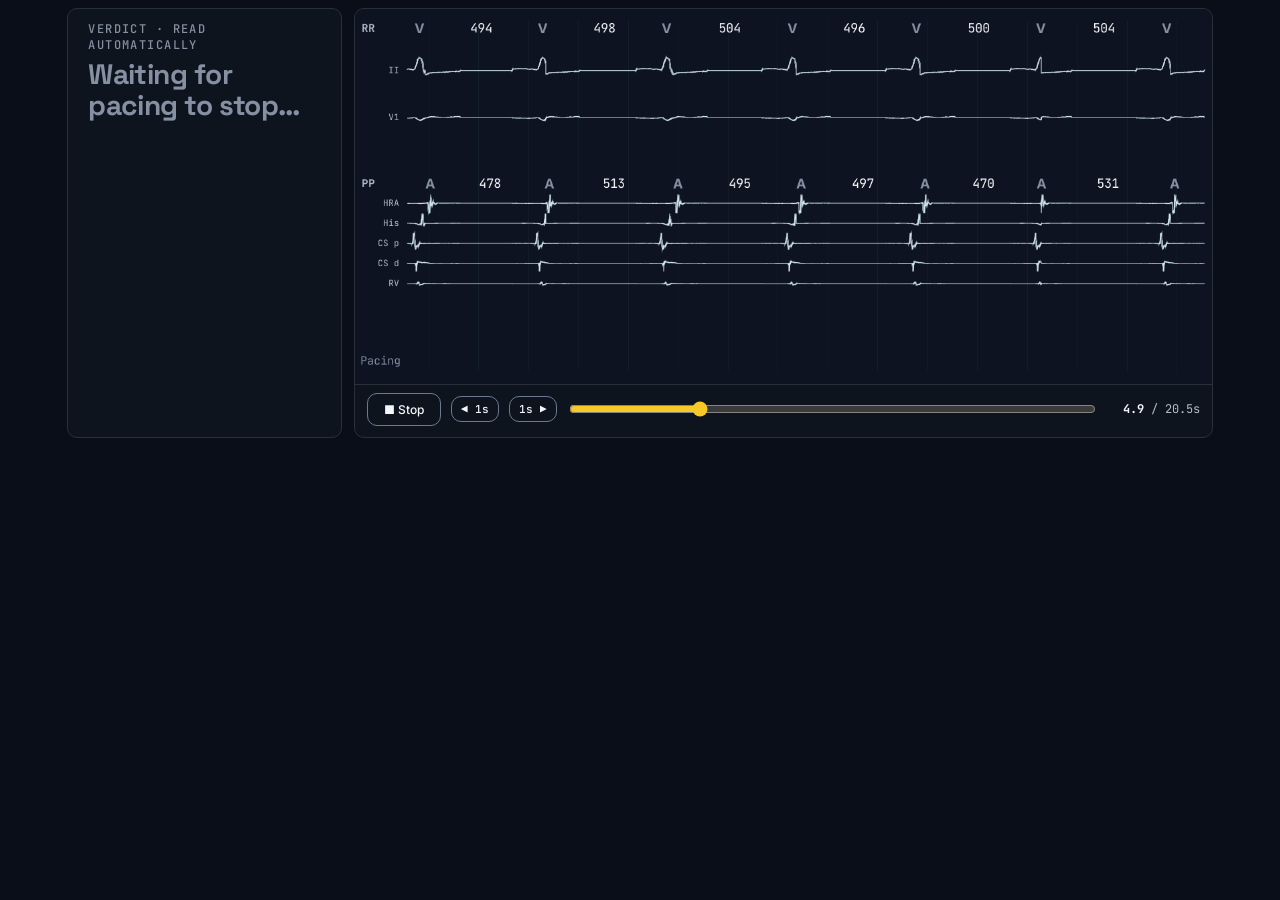
==== commit 90e86412: "demo2: start again from the beginning 5 s after it plays to the end Co-Authored-By: Claude Opus 5.5 " ====
--- a/demo1/index.html
+++ b/demo1/index.html
@@ -478,8 +478,18 @@
 (function(){
   // play only while the demo is on screen (中村 2026-10-28: start when scrolled into view, not on page load).
   // An IntersectionObserver inside the iframe measures against the top-level viewport.
-  var autoPaused = false;
+  var autoPaused = false, onScreen = false;
+  // demo 2: after it plays to the end, wait a few seconds and start again from the beginning (中村 2026-10-28)
+  try { if (typeof T_END !== 'undefined' && typeof setPlaying === 'function' && document.getElementById('wv')) {
+    var setPlaying0 = setPlaying;
+    setPlaying = function(p){ setPlaying0(p);
+      if (!p && NOW >= T_END) setTimeout(function(){
+        if (playing || NOW < T_END) return;            // someone moved or restarted it meanwhile
+        if (onScreen) setPlaying(true); else autoPaused = true;   // setPlaying(true) rewinds to 0 at the end
+      }, 5000); };
+  } } catch (e) {}
   function vis(on){ try {
+    onScreen = on;
     if (typeof setPlaying !== 'function') return;
     if (on && !playing && (autoPaused || !vis.started)) { vis.started = true; autoPaused = false; setPlaying(true); }
     else if (!on && playing) { autoPaused = true; setPlaying(false); }
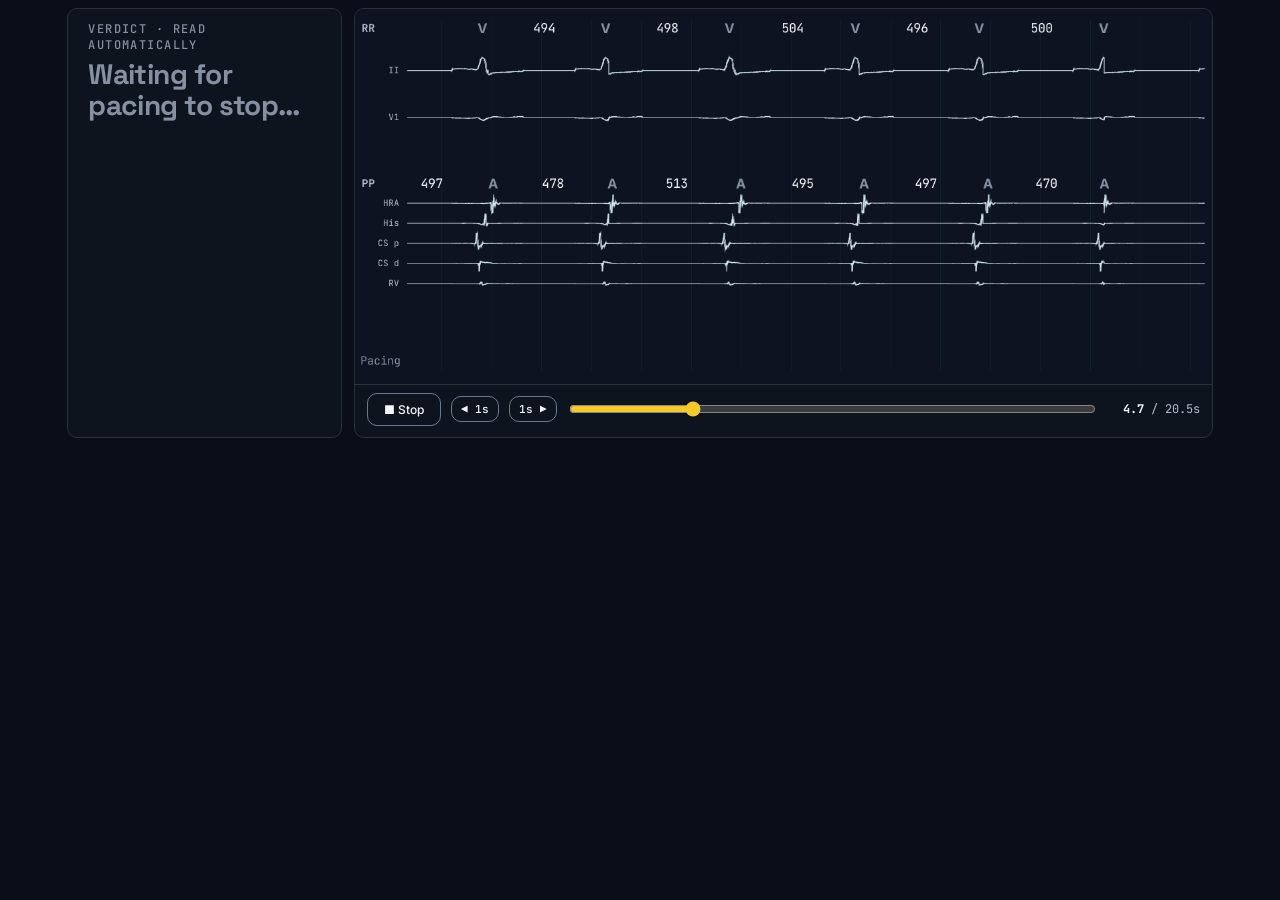
==== commit 5ab89ef2: "demo1, demo2: noindex (they are shown inside the top page) Co-Authored-By: Claude Opus 5.5 <noreply@" ====
--- a/demo1/index.html
+++ b/demo1/index.html
@@ -134,6 +134,7 @@
   .jumps button:hover{border-color:#F6C927;color:#F6C927}
 </style>
 <link href="https://fonts.googleapis.com/css2?family=Space+Grotesk:wght@500;700&family=Inter:wght@350;400;500;600&family=JetBrains+Mono:wght@400;500&display=swap" rel="stylesheet">
+<meta name="robots" content="noindex">
 </head>
 <body>
 <div class="app">
